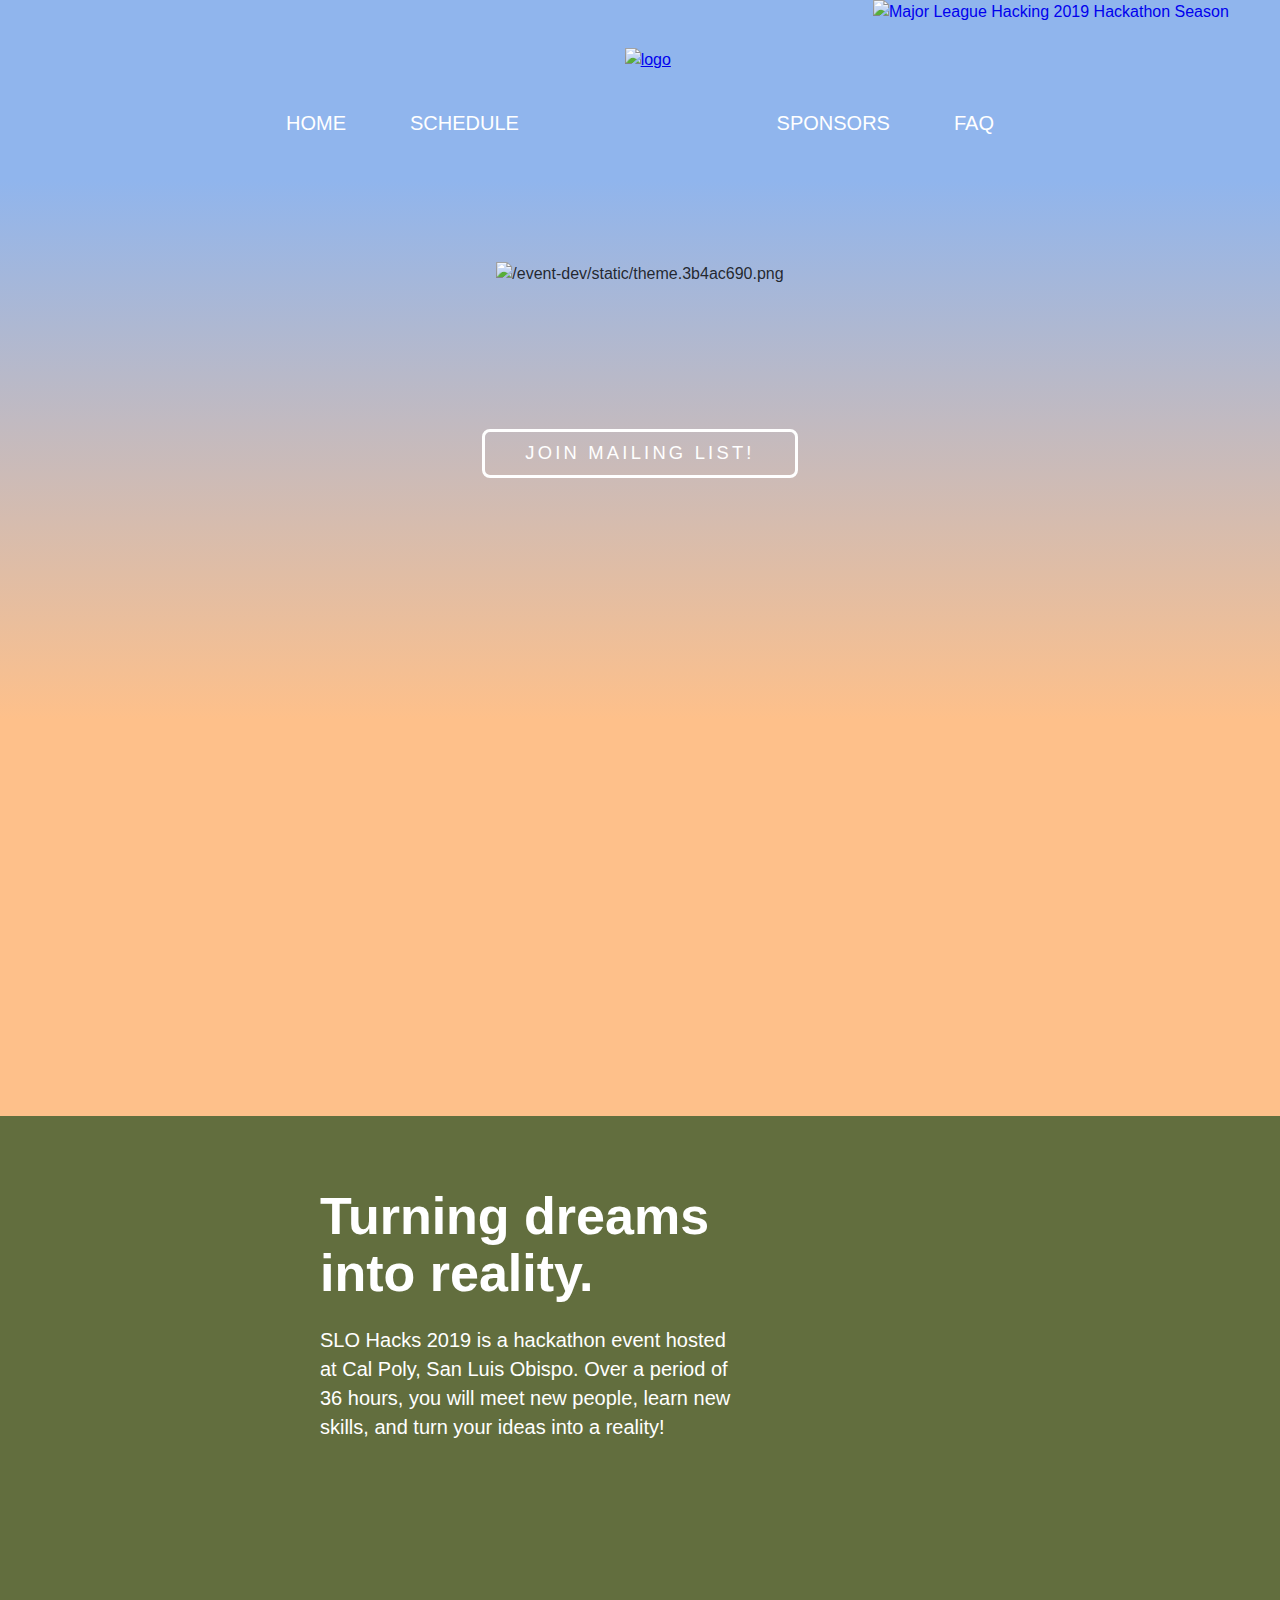
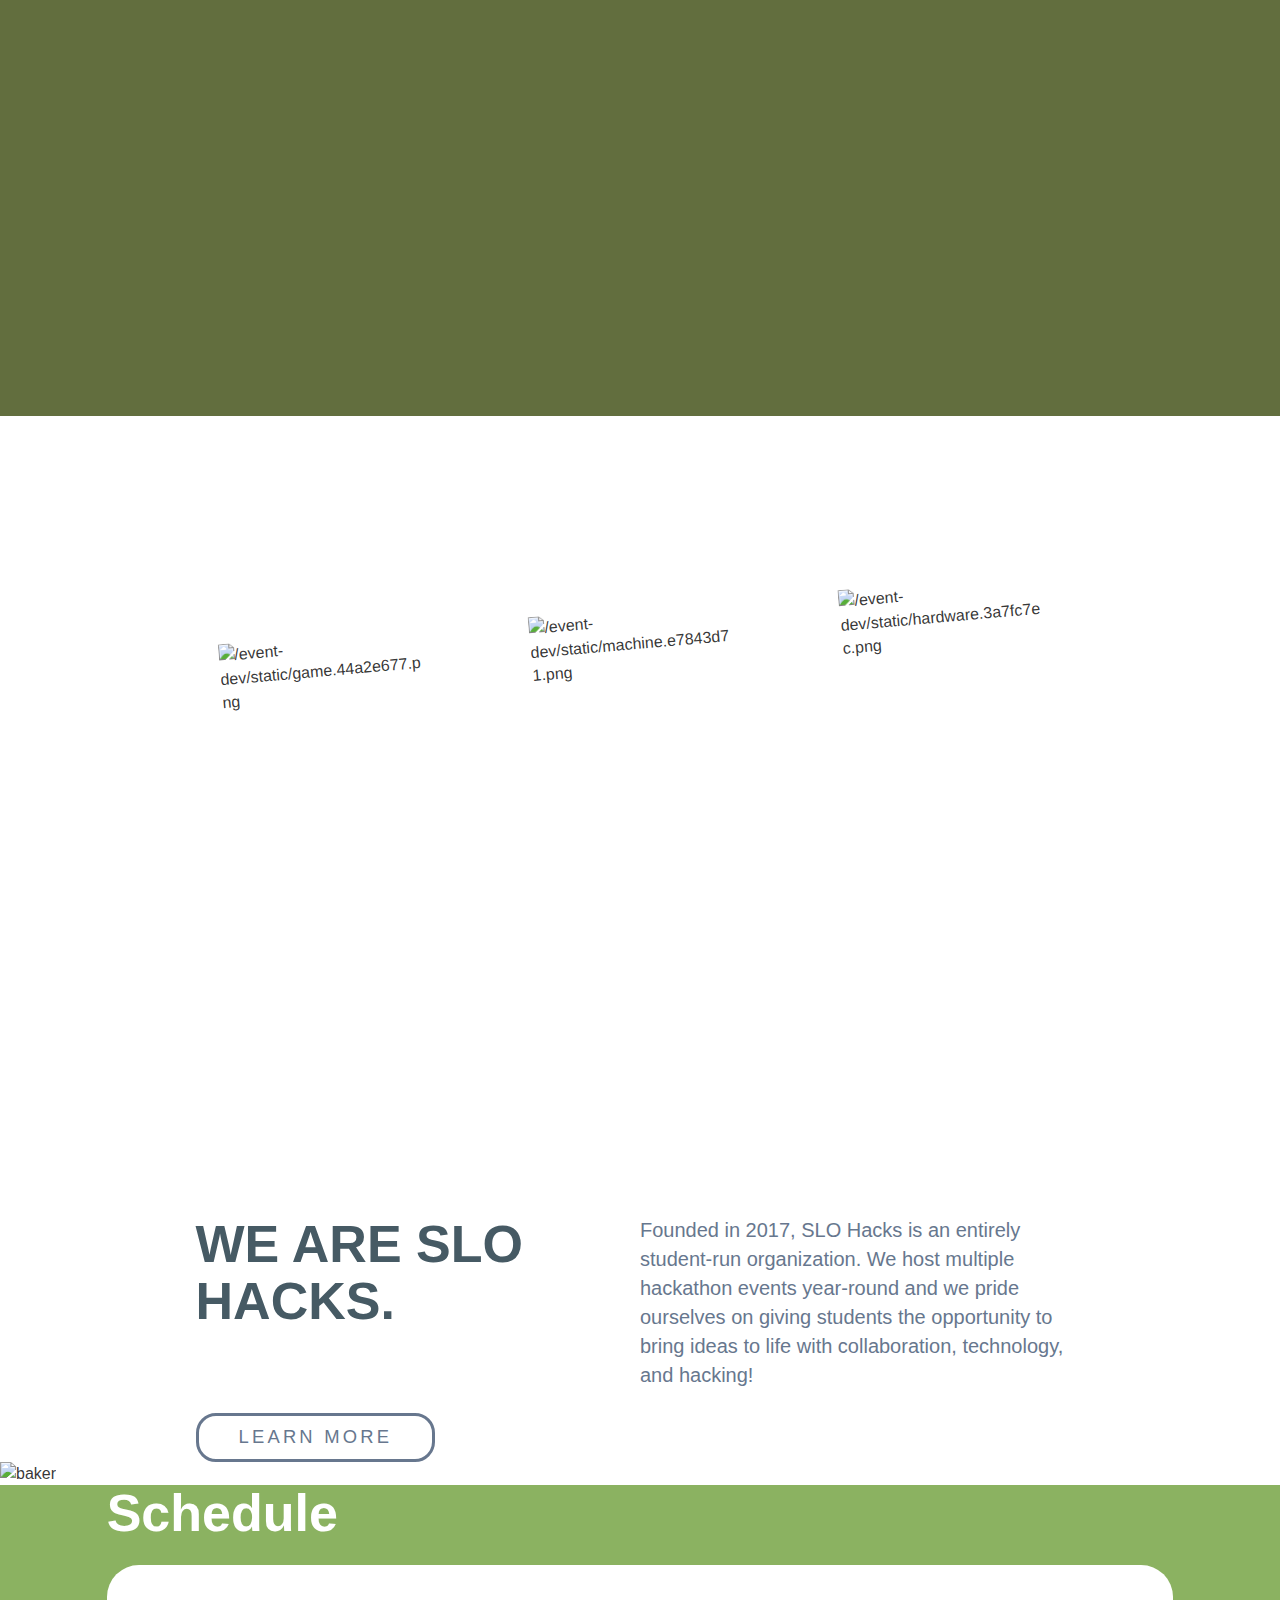
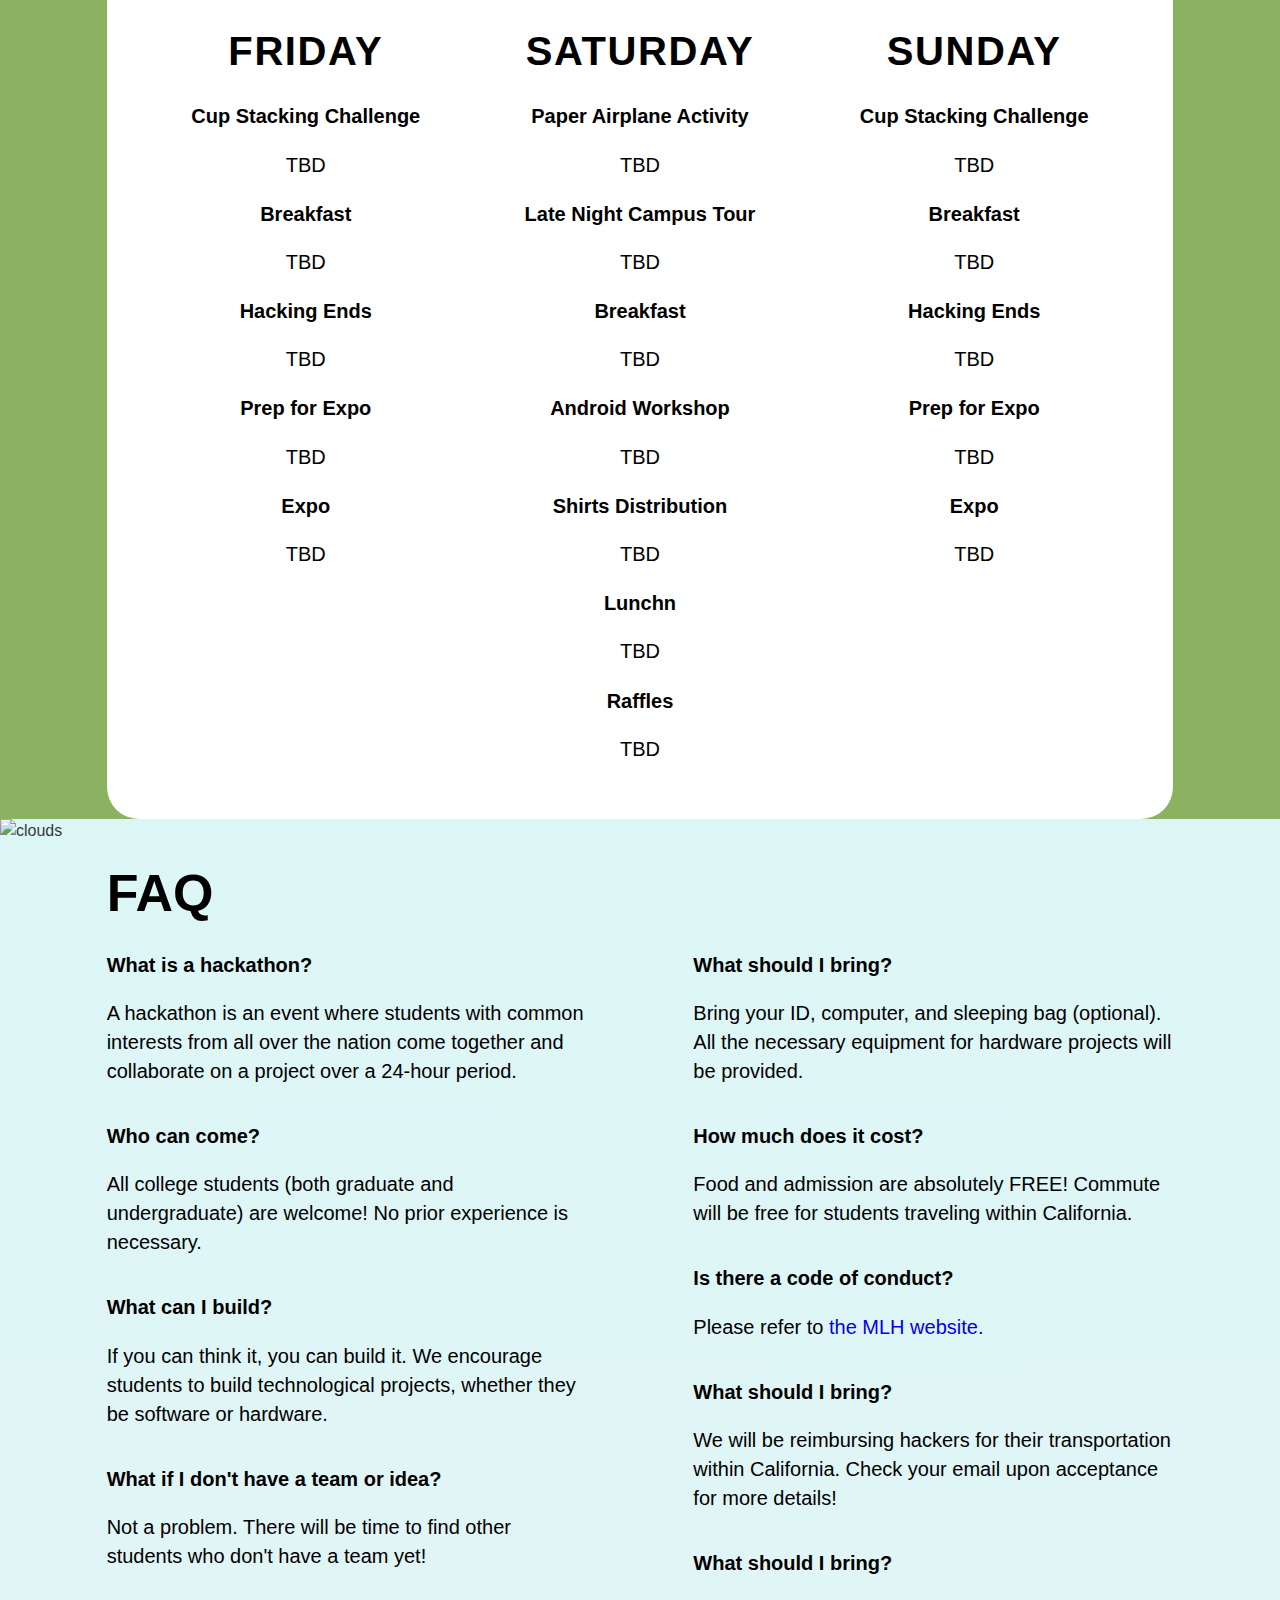
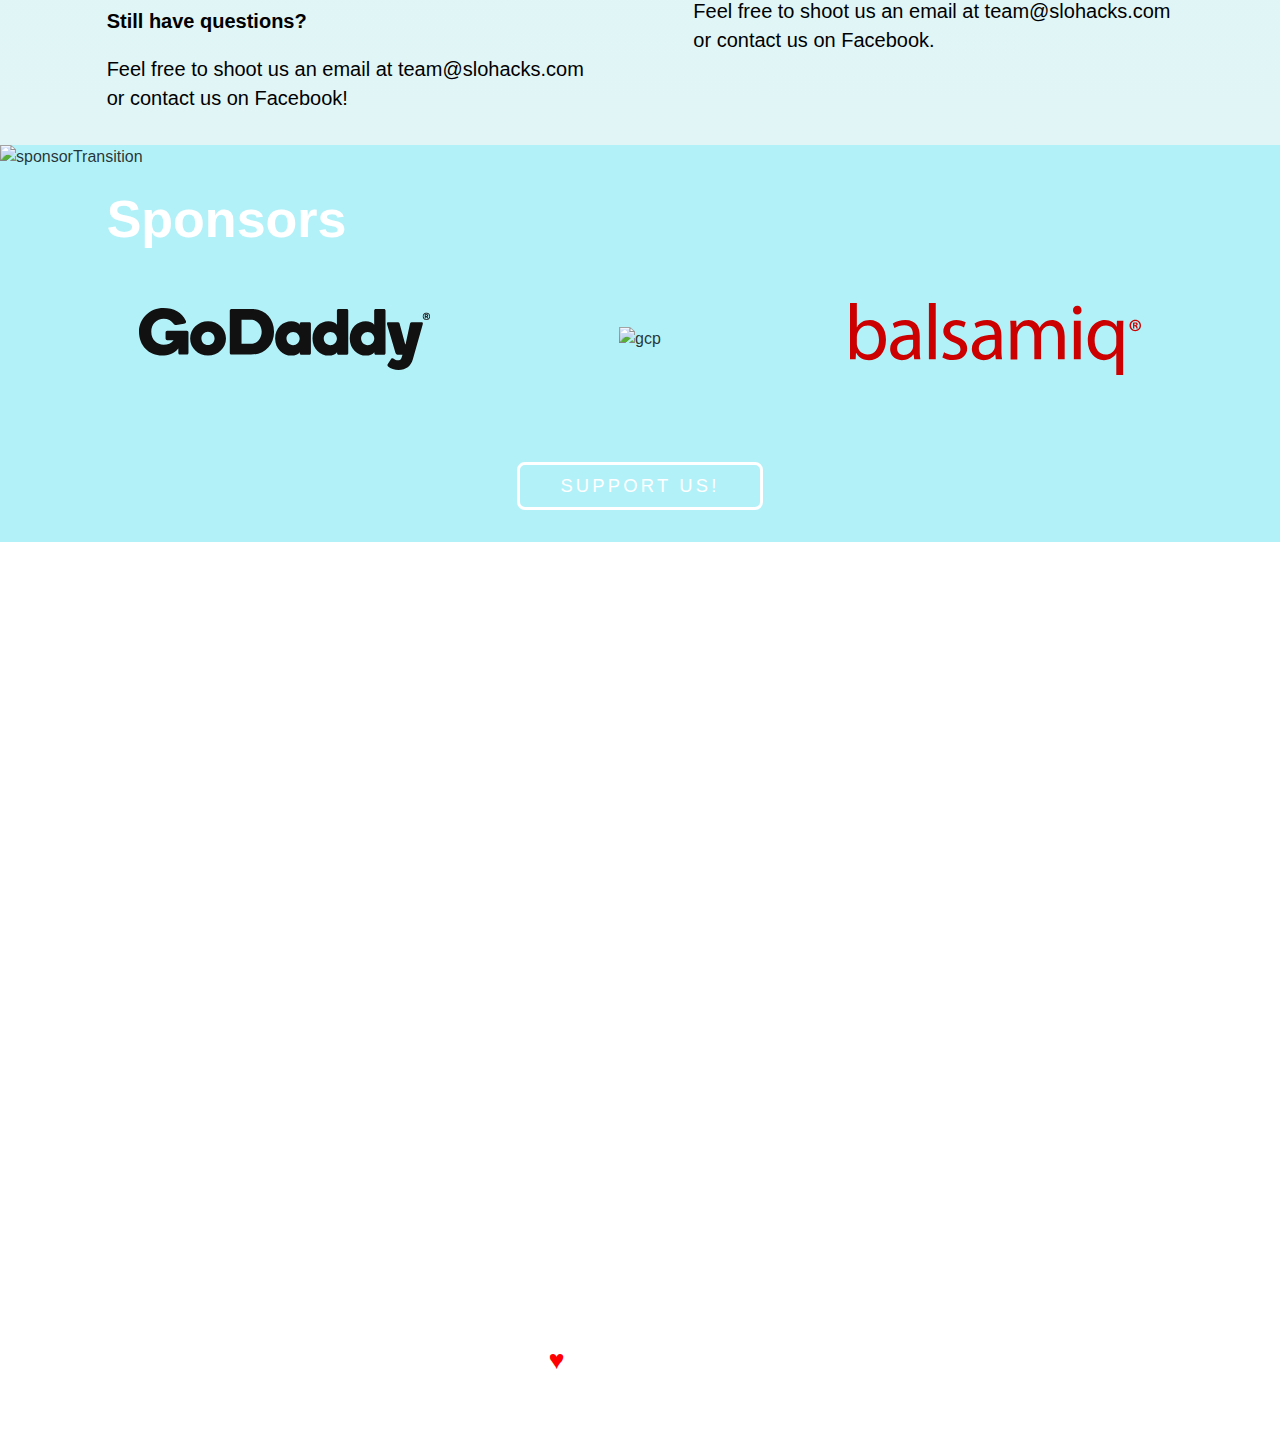
==== index.html @ 73b08391 "Updates" ====
<!DOCTYPE html><html><head><meta charSet="utf-8"/><meta http-equiv="x-ua-compatible" content="ie=edge"/><meta name="viewport" content="width=device-width, initial-scale=1, shrink-to-fit=no"/><link rel="preload" href="/event-dev/component---src-layouts-index-jsx-b72fbde27e36da0aee24.js" as="script"/><link rel="preload" href="/event-dev/component---src-pages-index-jsx-6fb3354c3d78d4c5a994.js" as="script"/><link rel="preload" href="/event-dev/path---index-a0e39f21c11f6a62c5ab.js" as="script"/><link rel="preload" href="/event-dev/app-0e405e600616283369bf.js" as="script"/><link rel="preload" href="/event-dev/commons-17278949ed19a0a97c86.js" as="script"/><style id="typography.js">html{font-family:sans-serif;-ms-text-size-adjust:100%;-webkit-text-size-adjust:100%}body{margin:0}article,aside,details,figcaption,figure,footer,header,main,menu,nav,section,summary{display:block}audio,canvas,progress,video{display:inline-block}audio:not([controls]){display:none;height:0}progress{vertical-align:baseline}[hidden],template{display:none}a{background-color:transparent;-webkit-text-decoration-skip:objects}a:active,a:hover{outline-width:0}abbr[title]{border-bottom:none;text-decoration:underline;text-decoration:underline dotted}b,strong{font-weight:inherit;font-weight:bolder}dfn{font-style:italic}h1{font-size:2em;margin:.67em 0}mark{background-color:#ff0;color:#000}small{font-size:80%}sub,sup{font-size:75%;line-height:0;position:relative;vertical-align:baseline}sub{bottom:-.25em}sup{top:-.5em}img{border-style:none}svg:not(:root){overflow:hidden}code,kbd,pre,samp{font-family:monospace,monospace;font-size:1em}figure{margin:1em 40px}hr{box-sizing:content-box;height:0;overflow:visible}button,input,optgroup,select,textarea{font:inherit;margin:0}optgroup{font-weight:700}button,input{overflow:visible}button,select{text-transform:none}[type=reset],[type=submit],button,html [type=button]{-webkit-appearance:button}[type=button]::-moz-focus-inner,[type=reset]::-moz-focus-inner,[type=submit]::-moz-focus-inner,button::-moz-focus-inner{border-style:none;padding:0}[type=button]:-moz-focusring,[type=reset]:-moz-focusring,[type=submit]:-moz-focusring,button:-moz-focusring{outline:1px dotted ButtonText}fieldset{border:1px solid silver;margin:0 2px;padding:.35em .625em .75em}legend{box-sizing:border-box;color:inherit;display:table;max-width:100%;padding:0;white-space:normal}textarea{overflow:auto}[type=checkbox],[type=radio]{box-sizing:border-box;padding:0}[type=number]::-webkit-inner-spin-button,[type=number]::-webkit-outer-spin-button{height:auto}[type=search]{-webkit-appearance:textfield;outline-offset:-2px}[type=search]::-webkit-search-cancel-button,[type=search]::-webkit-search-decoration{-webkit-appearance:none}::-webkit-input-placeholder{color:inherit;opacity:.54}::-webkit-file-upload-button{-webkit-appearance:button;font:inherit}html{font:100%/1.45 'Brandon Grotesque','Helvetica Neue','Helvetica',sans-serif;box-sizing:border-box;overflow-y:scroll;}*{box-sizing:inherit;}*:before{box-sizing:inherit;}*:after{box-sizing:inherit;}body{color:hsla(0,0%,0%,0.8);font-family:'Brandon Grotesque','Helvetica Neue','Helvetica',sans-serif;font-weight:normal;word-wrap:break-word;font-kerning:normal;-moz-font-feature-settings:"kern", "liga", "clig", "calt";-ms-font-feature-settings:"kern", "liga", "clig", "calt";-webkit-font-feature-settings:"kern", "liga", "clig", "calt";font-feature-settings:"kern", "liga", "clig", "calt";}img{max-width:100%;margin-left:0;margin-right:0;margin-top:0;padding-bottom:0;padding-left:0;padding-right:0;padding-top:0;margin-bottom:1.45rem;}h1{margin-left:0;margin-right:0;margin-top:0;padding-bottom:0;padding-left:0;padding-right:0;padding-top:0;margin-bottom:1.45rem;color:#465A64;font-family:'Brandon Grotesque','Helvetica Neue','Helvetica',sans-serif;font-weight:bold;text-rendering:optimizeLegibility;font-size:2rem;line-height:1.1;}h2{margin-left:0;margin-right:0;margin-top:0;padding-bottom:0;padding-left:0;padding-right:0;padding-top:0;margin-bottom:1.45rem;color:#465A64;font-family:'Brandon Grotesque','Helvetica Neue','Helvetica',sans-serif;font-weight:bold;text-rendering:optimizeLegibility;font-size:1.51572rem;line-height:1.1;}h3{margin-left:0;margin-right:0;margin-top:0;padding-bottom:0;padding-left:0;padding-right:0;padding-top:0;margin-bottom:1.45rem;color:#465A64;font-family:'Brandon Grotesque','Helvetica Neue','Helvetica',sans-serif;font-weight:bold;text-rendering:optimizeLegibility;font-size:1.31951rem;line-height:1.1;}h4{margin-left:0;margin-right:0;margin-top:0;padding-bottom:0;padding-left:0;padding-right:0;padding-top:0;margin-bottom:1.45rem;color:#465A64;font-family:'Brandon Grotesque','Helvetica Neue','Helvetica',sans-serif;font-weight:bold;text-rendering:optimizeLegibility;font-size:1rem;line-height:1.1;}h5{margin-left:0;margin-right:0;margin-top:0;padding-bottom:0;padding-left:0;padding-right:0;padding-top:0;margin-bottom:1.45rem;color:#465A64;font-family:'Brandon Grotesque','Helvetica Neue','Helvetica',sans-serif;font-weight:bold;text-rendering:optimizeLegibility;font-size:0.87055rem;line-height:1.1;}h6{margin-left:0;margin-right:0;margin-top:0;padding-bottom:0;padding-left:0;padding-right:0;padding-top:0;margin-bottom:1.45rem;color:#465A64;font-family:'Brandon Grotesque','Helvetica Neue','Helvetica',sans-serif;font-weight:bold;text-rendering:optimizeLegibility;font-size:0.81225rem;line-height:1.1;}hgroup{margin-left:0;margin-right:0;margin-top:0;padding-bottom:0;padding-left:0;padding-right:0;padding-top:0;margin-bottom:1.45rem;}ul{margin-left:1.45rem;margin-right:0;margin-top:0;padding-bottom:0;padding-left:0;padding-right:0;padding-top:0;margin-bottom:1.45rem;list-style-position:outside;list-style-image:none;}ol{margin-left:1.45rem;margin-right:0;margin-top:0;padding-bottom:0;padding-left:0;padding-right:0;padding-top:0;margin-bottom:1.45rem;list-style-position:outside;list-style-image:none;}dl{margin-left:0;margin-right:0;margin-top:0;padding-bottom:0;padding-left:0;padding-right:0;padding-top:0;margin-bottom:1.45rem;}dd{margin-left:0;margin-right:0;margin-top:0;padding-bottom:0;padding-left:0;padding-right:0;padding-top:0;margin-bottom:1.45rem;}p{margin-left:0;margin-right:0;margin-top:0;padding-bottom:0;padding-left:0;padding-right:0;padding-top:0;margin-bottom:1.45rem;}figure{margin-left:0;margin-right:0;margin-top:0;padding-bottom:0;padding-left:0;padding-right:0;padding-top:0;margin-bottom:1.45rem;}pre{margin-left:0;margin-right:0;margin-top:0;padding-bottom:0;padding-left:0;padding-right:0;padding-top:0;margin-bottom:1.45rem;font-size:0.85rem;line-height:1.45rem;}table{margin-left:0;margin-right:0;margin-top:0;padding-bottom:0;padding-left:0;padding-right:0;padding-top:0;margin-bottom:1.45rem;font-size:1rem;line-height:1.45rem;border-collapse:collapse;width:100%;}fieldset{margin-left:0;margin-right:0;margin-top:0;padding-bottom:0;padding-left:0;padding-right:0;padding-top:0;margin-bottom:1.45rem;}blockquote{margin-left:1.45rem;margin-right:1.45rem;margin-top:0;padding-bottom:0;padding-left:0;padding-right:0;padding-top:0;margin-bottom:1.45rem;}form{margin-left:0;margin-right:0;margin-top:0;padding-bottom:0;padding-left:0;padding-right:0;padding-top:0;margin-bottom:1.45rem;}noscript{margin-left:0;margin-right:0;margin-top:0;padding-bottom:0;padding-left:0;padding-right:0;padding-top:0;margin-bottom:1.45rem;}iframe{margin-left:0;margin-right:0;margin-top:0;padding-bottom:0;padding-left:0;padding-right:0;padding-top:0;margin-bottom:1.45rem;}hr{margin-left:0;margin-right:0;margin-top:0;padding-bottom:0;padding-left:0;padding-right:0;padding-top:0;margin-bottom:calc(1.45rem - 1px);background:hsla(0,0%,0%,0.2);border:none;height:1px;}address{margin-left:0;margin-right:0;margin-top:0;padding-bottom:0;padding-left:0;padding-right:0;padding-top:0;margin-bottom:1.45rem;}b{font-weight:bold;}strong{font-weight:bold;}dt{font-weight:bold;}th{font-weight:bold;}li{margin-bottom:calc(1.45rem / 2);}ol li{padding-left:0;}ul li{padding-left:0;}li > ol{margin-left:1.45rem;margin-bottom:calc(1.45rem / 2);margin-top:calc(1.45rem / 2);}li > ul{margin-left:1.45rem;margin-bottom:calc(1.45rem / 2);margin-top:calc(1.45rem / 2);}blockquote *:last-child{margin-bottom:0;}li *:last-child{margin-bottom:0;}p *:last-child{margin-bottom:0;}li > p{margin-bottom:calc(1.45rem / 2);}code{font-size:0.85rem;line-height:1.45rem;}kbd{font-size:0.85rem;line-height:1.45rem;}samp{font-size:0.85rem;line-height:1.45rem;}abbr{border-bottom:1px dotted hsla(0,0%,0%,0.5);cursor:help;}acronym{border-bottom:1px dotted hsla(0,0%,0%,0.5);cursor:help;}abbr[title]{border-bottom:1px dotted hsla(0,0%,0%,0.5);cursor:help;text-decoration:none;}thead{text-align:left;}td,th{text-align:left;border-bottom:1px solid hsla(0,0%,0%,0.12);font-feature-settings:"tnum";-moz-font-feature-settings:"tnum";-ms-font-feature-settings:"tnum";-webkit-font-feature-settings:"tnum";padding-left:0.96667rem;padding-right:0.96667rem;padding-top:0.725rem;padding-bottom:calc(0.725rem - 1px);}th:first-child,td:first-child{padding-left:0;}th:last-child,td:last-child{padding-right:0;}</style><title data-react-helmet="true">SLO Hacks</title><meta data-react-helmet="true" name="description" content="SLO Hacks"/><meta data-react-helmet="true" name="keywords" content="san luis obispo, cal poly, hackathon, coding, software, competition"/><meta data-react-helmet="true" name="theme-color" content="#FFFFFF"/><style id="gatsby-inlined-css">@font-face{font-family:\../assets/fonts/UGO COLOR;src:url(/event-dev/static/UGO-COLOR.40f204da.eot);src:url(/event-dev/static/UGO-COLOR.40f204da.eot?#iefix) format("embedded-opentype"),url(/event-dev/static/UGO-COLOR.e59ee098.woff) format("woff"),url(/event-dev/static/UGO-COLOR.8373f332.ttf) format("truetype");font-weight:400;font-style:normal}@font-face{font-family:Brandon Grotesque;src:url(/event-dev/static/BrandonGrotesque-Medium.a24bfe8e.eot);src:url(/event-dev/static/BrandonGrotesque-Medium.a24bfe8e.eot?#iefix) format("embedded-opentype"),url(/event-dev/static/BrandonGrotesque-Medium.920c11f3.woff) format("woff"),url(/event-dev/static/BrandonGrotesque-Medium.ef4fddb0.ttf) format("truetype");font-weight:500;font-style:normal}@font-face{font-family:Brandon Grotesque;src:url(/event-dev/static/BrandonGrotesque-Black.3114b5b0.eot);src:url(/event-dev/static/BrandonGrotesque-Black.3114b5b0.eot?#iefix) format("embedded-opentype"),url(/event-dev/static/BrandonGrotesque-Black.33bc2fdf.woff) format("woff"),url(/event-dev/static/BrandonGrotesque-Black.3bebd53c.ttf) format("truetype");font-weight:900;font-style:normal}@font-face{font-family:Brandon Grotesque;src:url(/event-dev/static/BrandonGrotesque-Bold.25ca70ac.eot);src:url(/event-dev/static/BrandonGrotesque-Bold.25ca70ac.eot?#iefix) format("embedded-opentype"),url(/event-dev/static/BrandonGrotesque-Bold.1ad8d40b.woff) format("woff"),url(/event-dev/static/BrandonGrotesque-Bold.0b59275f.ttf) format("truetype");font-weight:700;font-style:normal}@font-face{font-family:Brandon Grotesque;src:url(/event-dev/static/BrandonGrotesque-RegularItalic.9ed4f864.eot);src:url(/event-dev/static/BrandonGrotesque-RegularItalic.9ed4f864.eot?#iefix) format("embedded-opentype"),url(/event-dev/static/BrandonGrotesque-RegularItalic.10cc8d87.woff) format("woff"),url(/event-dev/static/BrandonGrotesque-RegularItalic.ba6abfdd.ttf) format("truetype");font-weight:400;font-style:italic}@font-face{font-family:Brandon Grotesque;src:url(/event-dev/static/BrandonGrotesque-MediumItalic.e5a84753.eot);src:url(/event-dev/static/BrandonGrotesque-MediumItalic.e5a84753.eot?#iefix) format("embedded-opentype"),url(/event-dev/static/BrandonGrotesque-MediumItalic.0eff8582.woff) format("woff"),url(/event-dev/static/BrandonGrotesque-MediumItalic.32fdf003.ttf) format("truetype");font-weight:500;font-style:italic}@font-face{font-family:Brandon Grotesque;src:url(/event-dev/static/BrandonGrotesque-LightItalic.d799d398.eot);src:url(/event-dev/static/BrandonGrotesque-LightItalic.d799d398.eot?#iefix) format("embedded-opentype"),url(/event-dev/static/BrandonGrotesque-LightItalic.c74c045f.woff) format("woff"),url(/event-dev/static/BrandonGrotesque-LightItalic.48365373.ttf) format("truetype");font-weight:300;font-style:italic}@font-face{font-family:Brandon Grotesque;src:url(/event-dev/static/BrandonGrotesque-ThinItalic.2e45beaa.eot);src:url(/event-dev/static/BrandonGrotesque-ThinItalic.2e45beaa.eot?#iefix) format("embedded-opentype"),url(/event-dev/static/BrandonGrotesque-ThinItalic.a71f8742.woff) format("woff"),url(/event-dev/static/BrandonGrotesque-ThinItalic.eb2d3e41.ttf) format("truetype");font-weight:100;font-style:italic}@font-face{font-family:Brandon Grotesque;src:url(/event-dev/static/BrandonGrotesque-BoldItalic.cb56c624.eot);src:url(/event-dev/static/BrandonGrotesque-BoldItalic.cb56c624.eot?#iefix) format("embedded-opentype"),url(/event-dev/static/BrandonGrotesque-BoldItalic.59d9de4a.woff) format("woff"),url(/event-dev/static/BrandonGrotesque-BoldItalic.e66c2ccf.ttf) format("truetype");font-weight:700;font-style:italic}@font-face{font-family:Brandon Grotesque;src:url(/event-dev/static/BrandonGrotesque-Regular.065b98c6.eot);src:url(/event-dev/static/BrandonGrotesque-Regular.065b98c6.eot?#iefix) format("embedded-opentype"),url(/event-dev/static/BrandonGrotesque-Regular.013a89eb.woff) format("woff"),url(/event-dev/static/BrandonGrotesque-Regular.aba7d125.ttf) format("truetype");font-weight:400;font-style:normal}@font-face{font-family:Brandon Grotesque;src:url(/event-dev/static/BrandonGrotesque-BlackItalic.f72917be.eot);src:url(/event-dev/static/BrandonGrotesque-BlackItalic.f72917be.eot?#iefix) format("embedded-opentype"),url(/event-dev/static/BrandonGrotesque-BlackItalic.fa9f6ac0.woff) format("woff"),url(/event-dev/static/BrandonGrotesque-BlackItalic.acf34045.ttf) format("truetype");font-weight:900;font-style:italic}@font-face{font-family:Brandon Grotesque;src:url(/event-dev/static/BrandonGrotesque-Thin.71ddba22.eot);src:url(/event-dev/static/BrandonGrotesque-Thin.71ddba22.eot?#iefix) format("embedded-opentype"),url(/event-dev/static/BrandonGrotesque-Thin.2de6b3e4.woff) format("woff"),url(/event-dev/static/BrandonGrotesque-Thin.db853969.ttf) format("truetype");font-weight:100;font-style:normal}@font-face{font-family:Brandon Grotesque;src:url(/event-dev/static/BrandonGrotesque-Light.9e65c2c4.eot);src:url(/event-dev/static/BrandonGrotesque-Light.9e65c2c4.eot?#iefix) format("embedded-opentype"),url(/event-dev/static/BrandonGrotesque-Light.152bdc29.woff) format("woff"),url(/event-dev/static/BrandonGrotesque-Light.e4fcb109.ttf) format("truetype");font-weight:300;font-style:normal}.src-components----Hero-module---hero---388-5{grid-area:hero;background-image:url(/event-dev/static/hills.3cdcf8b5.png),linear-gradient(#90b5ed 20vh,#fec08a 80vh);background-size:100% auto;background-repeat:no-repeat;background-position:bottom;height:100vh;position:relative}@media screen and (min-width:992px){.src-components----Hero-module---hero---388-5{height:124vh}}.src-components----Hero-module---heroContainer---3iX3Z{display:-ms-grid;display:grid;-ms-grid-columns:1fr 10fr 1fr;grid-template-columns:1fr 10fr 1fr;grid-template-areas:". heroNav ." ". heroContent ." ". heroButton ."}.src-components----Hero-module---heroNav---3lUtN{padding-top:3rem;display:-ms-grid;display:grid;grid-template-areas:". navLogo .";grid-area:heroNav}@media screen and (min-width:992px){.src-components----Hero-module---heroNav---3lUtN{grid-template-areas:"navLeft navLogo navRight"}.src-components----Hero-module---heroNav---3lUtN .src-components----Hero-module---navLeft---35UxK,.src-components----Hero-module---heroNav---3lUtN .src-components----Hero-module---navRight---1ikox{display:-ms-flexbox;display:flex}}.src-components----Hero-module---navLeft---35UxK{display:none;-ms-flex-direction:row;flex-direction:row;grid-area:navLeft;-ms-flex-align:center;align-items:center;-ms-flex-pack:end;justify-content:flex-end}.src-components----Hero-module---navRight---1ikox{display:none;-ms-flex-direction:row;flex-direction:row;grid-area:navRight;-ms-flex-align:center;align-items:center}.src-components----Hero-module---heroLink---1Cnlk{text-decoration:none;text-transform:uppercase;font-family:Brandon Grotesque,sans-serif;font-size:1.25rem;color:#fff;padding:2rem}.src-components----Hero-module---heroLogo---1S1hA{grid-area:navLogo;display:-ms-flexbox;display:flex;-ms-flex-pack:center;justify-content:center}.src-components----Hero-module---heroLogo---1S1hA img{display:block;width:auto;max-width:none;height:8rem}.src-components----Hero-module---heroContent---2GPOp{grid-area:heroContent;display:-ms-flexbox;display:flex;margin-top:7vh;-ms-flex-align:center;align-items:center;-ms-flex-direction:column;flex-direction:column}.src-components----Hero-module---heroTheme---3sTtT{display:-ms-flexbox;display:flex;-ms-flex-pack:center;justify-content:center}.src-components----Hero-module---heroTheme---3sTtT img{display:block;width:auto;max-width:none;height:9rem}.src-components----Hero-module---heroButtonContainer---3dpP4{grid-area:heroButton;display:-ms-flexbox;display:flex;-ms-flex-pack:center;justify-content:center}.src-components----Hero-module---heroButton---3-Jo1{font-size:1.15rem;background:transparent;display:inline-block;text-align:center;vertical-align:middle;padding:.5rem 2.5rem;font-weight:500;border-radius:.5rem;text-transform:uppercase;letter-spacing:.2rem;cursor:pointer;color:#fff;border:3px solid #fff;transition:.25s ease-in-out}.src-components----Hero-module---heroButton---3-Jo1:hover{background:#fff;color:#000}.src-components----Hero-module---banner---1Mo8Y img{position:absolute;width:auto;height:15vh;margin-right:5vw;top:0;right:0}@media screen and (min-width:992px){.src-components----Hero-module---banner---1Mo8Y img{height:30vh;margin-right:4vw}}.src-components----About-module---about---pMLcS{grid-area:about;background-color:#626e3e;height:100%}.src-components----About-module---aboutContainer---216cn{margin-top:0;background-image:url(/event-dev/static/trees.459b885d.png);background-size:auto 100%;background-repeat:none;background-position:top;height:100vh;display:-ms-grid;display:grid;-ms-grid-columns:2fr 5fr 2fr;grid-template-columns:2fr 5fr 2fr;grid-template-areas:". aboutContent ."}@media screen and (min-width:992px){.src-components----About-module---aboutContainer---216cn{background-position-x:10%;background-size:100% auto;-ms-grid-columns:3fr 4fr 5fr;grid-template-columns:3fr 4fr 5fr}}.src-components----About-module---aboutContent---36P0Y{grid-area:aboutContent;padding-top:8vh}.src-components----About-module---aboutContent---36P0Y h1{color:#fff}.src-components----About-module---aboutContent---36P0Y p{color:#fff;font-size:1.25rem}.src-components----About-module---aboutHeader---38-aY{grid-area:aboutHeader;height:auto;font-size:3.25rem}.src-components----Tracks-module---tracks---RRfF0{display:-ms-grid;display:grid;grid-area:tracks;-ms-grid-columns:1fr 10fr 1fr;grid-template-columns:1fr 10fr 1fr;grid-row-gap:2rem;grid-template-areas:". trackHeader ." ". track .";background-image:url(/event-dev/static/tracksBlur.089149bc.png);background-position-x:20%;background-size:cover;padding:2em 0}.src-components----Tracks-module---track---1sW9p{grid-area:track;display:-ms-flexbox;display:flex;-ms-flex-direction:column;flex-direction:column}.src-components----Tracks-module---trackHeader---1jHxA{color:#fff;font-size:3.25rem;grid-area:trackHeader}.src-components----Tracks-module---trackContainer---1ce7n{padding:1rem}.src-components----Tracks-module---trackContainer---1ce7n p{font-size:1.25rem}.src-components----Tracks-module---track---1sW9p h2:first-of-type{margin-bottom:0}.src-components----Tracks-module---trackImageContainer---1TzQm{text-align:center}.src-components----Tracks-module---image---hAvV0{width:40%;padding:1rem}@media screen and (min-width:992px){.src-components----Tracks-module---tracks---RRfF0{background-image:url(/event-dev/static/tracks.bae0e662.png);background-size:contain;-ms-transform:rotate(-10deg);transform:rotate(-5deg);padding:3rem 0}.src-components----Tracks-module---track---1sW9p{-ms-flex-direction:row;flex-direction:row;-ms-flex-pack:justify;justify-content:space-between}.src-components----Tracks-module---trackContainer---1ce7n{width:30%}.src-components----Tracks-module---trackImageContainer---1TzQm{text-align:left}}.src-components----History-module---history---Bn49B{margin-top:9rem;grid-area:history}.src-components----History-module---historyContainer---3XyVH{display:-ms-grid;display:grid;-ms-grid-columns:1fr 10fr 1fr;grid-template-columns:1fr 10fr 1fr;grid-template-areas:". historyHeader ." ". historyText ." ". historyButton ."}.src-components----History-module---historyHeader---2OdTF{grid-area:historyHeader}.src-components----History-module---historyHeader---2OdTF h1{font-size:3.25rem;text-transform:uppercase}.src-components----History-module---historyText---2jWN3{grid-area:historyText;text-align:left}.src-components----History-module---historyText---2jWN3 p{font-size:1.25rem;color:#67778e}.src-components----History-module---historyButtonContainer---36njD{grid-area:historyButton}.src-components----History-module---historyButton---3_tYI{font-size:1.15rem;color:#67778e;border:3px solid #67778e;background:transparent;display:inline-block;text-align:center;vertical-align:middle;padding:.5rem 2.5rem;font-weight:500;border-radius:1.25rem;text-transform:uppercase;letter-spacing:.2rem;cursor:pointer;transition:.25s ease-in-out}.src-components----History-module---historyButton---3_tYI:hover{background-color:#67778e;color:#fff}@media screen and (min-width:992px){.src-components----History-module---historyContainer---3XyVH{display:-ms-grid;display:grid;-ms-grid-columns:1fr 5fr 5fr 1fr;grid-template-columns:1fr 5fr 5fr 1fr;grid-template-areas:". historyHeader historyText ." ". historyButton . ."}}.src-components----Baker-module---baker---3uK1O{display:-ms-flexbox;display:flex;grid-area:baker}.src-components----Baker-module---baker_image---2UGlI{height:auto;-ms-flex-item-align:center;-ms-grid-row-align:center;align-self:center;margin-bottom:0}.src-components----Schedule-module---schedule---3LZPQ{display:-ms-grid;display:grid;-ms-grid-columns:1fr 10fr 1fr;grid-template-columns:1fr 10fr 1fr;grid-template-areas:". scheduleHeader ." ". scheduleWrapper ." "bottomGrass bottomGrass bottomGrass";grid-area:schedule;background-color:#8bb261}.src-components----Schedule-module---scheduleWrapper---2ulcX{display:-ms-grid;display:grid;-ms-grid-columns:1fr 10fr 1fr;grid-template-columns:1fr 10fr 1fr;grid-template-areas:". friday ." ". saturday ." ". sunday .";grid-area:scheduleWrapper;background-color:#fff;border-radius:2rem}.src-components----Schedule-module---saturday---MqW8f{grid-area:saturday}.src-components----Schedule-module---friday---3BWx_{grid-area:friday}.src-components----Schedule-module---sunday---3rDK4{grid-area:sunday}.src-components----Schedule-module---dayHeader---1XJkB{font-size:2.5rem;font-weight:700;color:#000;letter-spacing:.1rem;text-transform:uppercase;margin-bottom:0;text-align:center;padding:2rem}.src-components----Schedule-module---bottomGrass_image---3qdlN{grid-area:bottomGrass}.src-components----Schedule-module---scheduleHeader---i4UzZ{font-size:3.25rem;color:#fff;grid-area:scheduleHeader}@media screen and (min-width:992px){.src-components----Schedule-module---scheduleWrapper---2ulcX{grid-row-gap:2rem;-ms-grid-columns:4fr 4fr 4fr;grid-template-columns:4fr 4fr 4fr;grid-template-areas:"friday saturday sunday";padding:2rem;text-align:center}}.src-components----FAQ-module---faq---m2j0G{display:-ms-grid;display:grid;-ms-grid-columns:1fr 10fr 1fr;grid-template-columns:1fr 10fr 1fr;grid-template-areas:"clouds clouds clouds" ". faqHeader ." ". faqWrapper .";grid-area:faq;background:linear-gradient(0deg,#e1f5f6,#dcf6f6)}.src-components----FAQ-module---faqWrapper---2kOJr{display:-ms-flexbox;display:flex;-ms-flex-direction:column;flex-direction:column;grid-area:faqWrapper}.src-components----FAQ-module---faqHeader---lWhyR{grid-area:faqHeader;color:#000;font-size:3.25rem}.src-components----FAQ-module---question---aPMtP{padding:.5rem 0}.src-components----FAQ-module---question---aPMtP a{text-decoration:none}.src-components----FAQ-module---cloud_image---13buG{grid-area:clouds}@media screen and (min-width:992px){.src-components----FAQ-module---faqSection---2_GyA{width:45%}.src-components----FAQ-module---faqWrapper---2kOJr{-ms-flex-direction:row;flex-direction:row;-ms-flex-pack:justify;justify-content:space-between}}.src-components----SponsorLogos-module---sponsorLogos---1lcUF{display:-ms-grid;display:grid;-ms-grid-columns:1fr;grid-template-columns:1fr}.src-components----SponsorLogos-module---silver---2SkU5{display:-ms-flexbox;display:flex;padding:2rem;-ms-flex-item-align:center;align-self:center;justify-self:center}@media screen and (min-width:992px){.src-components----SponsorLogos-module---sponsorLogos---1lcUF{-ms-grid-columns:1fr 1fr 1fr;grid-template-columns:1fr 1fr 1fr}}.src-components----Sponsor-module---sponsor---D1vnr{display:-ms-grid;display:grid;grid-area:sponsor;-ms-grid-columns:1fr 10fr 1fr;grid-template-columns:1fr 10fr 1fr;grid-template-areas:"sponsorTransition sponsorTransition sponsorTransition" ". sponsorHeader ." ". sponsorContainer ." ". sponsorButton .";background:linear-gradient(#b3f1f9 80vh,#7dd8f4)}.src-components----Sponsor-module---sponsorHeader---2XBo_{grid-area:sponsorHeader;font-size:3.25rem;color:#fff}.src-components----Sponsor-module---sponsorButtonWrapper---TZdR_{margin:0 auto;padding:2em}.src-components----Sponsor-module---sponsorButton---2_PQB{font-size:1.15rem;background:transparent;display:inline-block;text-align:center;vertical-align:middle;padding:.5rem 2.5rem;font-weight:500;border-radius:.5rem;text-transform:uppercase;letter-spacing:.2rem;cursor:pointer;color:#fff;border:3px solid #fff;transition:.25s ease-in-out}.src-components----Sponsor-module---sponsorButton---2_PQB:hover{background:#fff;color:#000}.src-components----Sponsor-module---sponsorContainer---1Bjqp{grid-area:sponsorContainer;display:-ms-flexbox;display:flex;-ms-flex-direction:column;flex-direction:column}.src-components----Sponsor-module---sponsorTransition_image---2fuQY{grid-area:sponsorTransition}.src-components-common----Footer-module---footer---1EyaW{grid-area:footer;display:-ms-flexbox;display:flex;-ms-flex-direction:column;flex-direction:column;-ms-flex-align:center;align-items:center}.src-components-common----Footer-module---footer__text---2Uuty{color:#fff;margin-left:.05rem;text-align:center;font-size:3vh}.src-components-common----Footer-module---footer__heart---2buMn{font-size:100%;color:red}.src-components-common----Footer-module---footer__social---1r1Cd{display:-ms-flexbox;display:flex;-ms-flex-direction:row;flex-direction:row;-ms-flex-pack:center;justify-content:center;-ms-flex-align:center;align-items:center;-ms-flex-line-pack:center;align-content:center}.src-components-common----Footer-module---footer__row---2Rn9y{display:-ms-flexbox;display:flex;-ms-flex-align:center;align-items:center;-ms-flex-pack:center;justify-content:center}.src-components-common----Footer-module---footer__icon---1V-8u{margin:0;height:5rem}.src-components-common----Footer-module---footer__twitter---1kf-_{margin-bottom:1rem}.src-components----CTA-module---cta---2J6zR{grid-area:cta;background-image:url(/event-dev/static/beach.5a6e8e0f.png);background-size:cover;background-repeat:no-repeat}.src-components----CTA-module---ctaContainer---2dBtF{height:100vh;position:relative;display:-ms-flexbox;display:flex;-ms-flex-pack:center;justify-content:center;-ms-flex-line-pack:center;align-content:center}.src-components----CTA-module---footerContainer---ESSwz{position:absolute;bottom:0}.src-pages----index-module---layout---1tgzZ{display:-ms-grid;display:grid;-ms-grid-columns:1fr 10fr 1fr;grid-template-columns:1fr 10fr 1fr;grid-template-areas:"hero hero hero" "about about about" "tracks tracks tracks" "history history history" "baker baker baker" "schedule schedule schedule" "faq faq faq" "sponsor sponsor sponsor" "cta cta cta"}@media screen and (min-width:992px){.src-pages----index-module---layout---1tgzZ{display:-ms-grid;display:grid;-ms-grid-columns:1fr 10fr 1fr;grid-template-columns:1fr 10fr 1fr;grid-template-areas:"hero hero hero" "about about about" ". tracks ." ". history ." "baker baker baker" "schedule schedule schedule" "faq faq faq" "sponsor sponsor sponsor" "cta cta cta"}}</style></head><body><div id="___gatsby"><div data-reactroot=""><div><div class="src-pages----index-module---layout---1tgzZ"><div id="hero" class="src-components----Hero-module---hero---388-5"><section class="src-components----Hero-module---heroContainer---3iX3Z"><div class="src-components----Hero-module---heroNav---3lUtN"><div class="src-components----Hero-module---navLeft---35UxK"><a class="src-components----Hero-module---heroLink---1Cnlk" href="#hero">Home</a><a class="src-components----Hero-module---heroLink---1Cnlk" href="#schedule">Schedule</a></div><div class="src-components----Hero-module---heroLogo---1S1hA"><a href="https://www.slohacks.com"><img src="/event-dev/static/logo-white.9a0ff8b1.png" alt="logo"/></a></div><div class="src-components----Hero-module---navRight---1ikox"><a class="src-components----Hero-module---heroLink---1Cnlk" href="#sponsors">Sponsors</a><a class="src-components----Hero-module---heroLink---1Cnlk" href="#faq">FAQ</a></div></div><div class="src-components----Hero-module---heroContent---2GPOp"><div class="src-components----Hero-module---heroTheme---3sTtT"><img src="/event-dev/static/theme.3b4ac690.png" alt="/event-dev/static/theme.3b4ac690.png"/></div><div class="src-components----Hero-module---heroButtonContainer---3dpP4"><a rel="noopener noreferrer" href="http://eepurl.com/c0M_rj" target="_blank"><button class="src-components----Hero-module---heroButton---3-Jo1">Join mailing list!</button></a></div></div></section><a class="src-components----Hero-module---banner---1Mo8Y" rel="noopener noreferrer" href="https://mlh.io/seasons/na-2019/events?utm_source=na-hackathon&amp;utm_medium=TrustBadge&amp;utm_campaign=2019-season&amp;utm_content=black" target="_blank"><img src="https://s3.amazonaws.com/logged-assets/trust-badge/2019/mlh-trust-badge-2019-black.svg" alt="Major League Hacking 2019 Hackathon Season"/></a></div><div class="src-components----About-module---about---pMLcS"><section class="src-components----About-module---aboutContainer---216cn"><div class="src-components----About-module---aboutContent---36P0Y"><h1 class="src-components----About-module---aboutHeader---38-aY">Turning dreams into reality.</h1><p>SLO Hacks 2019 is a hackathon event hosted at Cal Poly, San Luis Obispo. Over a period of 36 hours, you will meet new people, learn new skills, and turn your ideas into a reality!</p></div></section></div><div class="src-components----Tracks-module---tracks---RRfF0"><h1 class="src-components----Tracks-module---trackHeader---1jHxA">Technical Tracks</h1><div class="src-components----Tracks-module---track---1sW9p"><div class="src-components----Tracks-module---trackContainer---1ce7n"><div class="src-components----Tracks-module---trackImageContainer---1TzQm"><img class="src-components----Tracks-module---image---hAvV0" src="/event-dev/static/game.44a2e677.png" alt="/event-dev/static/game.44a2e677.png"/></div><h2 style="font-size:2rem;color:white">Game</h2><h2 style="font-size:2rem;color:white">Design</h2><p style="color:white">A hackathon is an event, typically lasting several days, in which a large number of people meet to engage in collaborative computer programming.</p></div><div class="src-components----Tracks-module---trackContainer---1ce7n"><div class="src-components----Tracks-module---trackImageContainer---1TzQm"><img class="src-components----Tracks-module---image---hAvV0" src="/event-dev/static/machine.e7843d71.png" alt="/event-dev/static/machine.e7843d71.png"/></div><h2 style="font-size:2rem;color:white">AI + Machine</h2><h2 style="font-size:2rem;color:white">Learning</h2><p style="color:white">A hackathon is an event, typically lasting several days, in which a large number of people meet to engage in collaborative computer programming.</p></div><div class="src-components----Tracks-module---trackContainer---1ce7n"><div class="src-components----Tracks-module---trackImageContainer---1TzQm"><img class="src-components----Tracks-module---image---hAvV0" src="/event-dev/static/hardware.3a7fc7ec.png" alt="/event-dev/static/hardware.3a7fc7ec.png"/></div><h2 style="font-size:2rem;color:white">IoT +</h2><h2 style="font-size:2rem;color:white">Hardware</h2><p style="color:white">A hackathon is an event, typically lasting several days, in which a large number of people meet to engage in collaborative computer programming.</p></div></div></div><div class="src-components----History-module---history---Bn49B"><section class="src-components----History-module---historyContainer---3XyVH"><div class="src-components----History-module---historyHeader---2OdTF"><h1>We Are SLO Hacks.</h1></div><div class="src-components----History-module---historyText---2jWN3"><p>Founded in 2017, SLO Hacks is an entirely student-run organization. We host multiple hackathon events year-round and we pride ourselves on giving students the opportunity to bring ideas to life with collaboration, technology, and hacking!</p></div><div class="src-components----History-module---historyButtonContainer---36njD"><a rel="noopener noreferrer" href="https://slohacks.com/club" target="_blank"><button class="src-components----History-module---historyButton---3_tYI">Learn More</button></a></div></section></div><div class="src-components----Baker-module---baker---3uK1O"><img class="src-components----Baker-module---baker_image---2UGlI" src="/event-dev/static/baker.41491214.png" alt="baker"/></div><div class="src-components----Schedule-module---schedule---3LZPQ"><h1 id="schedule" class="src-components----Schedule-module---scheduleHeader---i4UzZ">Schedule</h1><div class="src-components----Schedule-module---scheduleWrapper---2ulcX"><div class="src-components----Schedule-module---friday---3BWx_"><section><h2 class="src-components----Schedule-module---dayHeader---1XJkB">Friday</h2><div><h2 style="font-size:1.25rem;color:black">Cup Stacking Challenge</h2><p style="font-size:1.25rem;color:black">TBD</p></div><div><h2 style="font-size:1.25rem;color:black">Breakfast</h2><p style="font-size:1.25rem;color:black">TBD</p></div><div><h2 style="font-size:1.25rem;color:black">Hacking Ends</h2><p style="font-size:1.25rem;color:black">TBD</p></div><div><h2 style="font-size:1.25rem;color:black">Prep for Expo</h2><p style="font-size:1.25rem;color:black">TBD</p></div><div><h2 style="font-size:1.25rem;color:black">Expo</h2><p style="font-size:1.25rem;color:black">TBD</p></div></section></div><div class="src-components----Schedule-module---saturday---MqW8f"><section><h2 class="src-components----Schedule-module---dayHeader---1XJkB">Saturday</h2><div><h2 style="font-size:1.25rem;color:black">Paper Airplane Activity</h2><p style="font-size:1.25rem;color:black">TBD</p></div><div><h2 style="font-size:1.25rem;color:black">Late Night Campus Tour</h2><p style="font-size:1.25rem;color:black">TBD</p></div><div><h2 style="font-size:1.25rem;color:black">Breakfast</h2><p style="font-size:1.25rem;color:black">TBD</p></div><div><h2 style="font-size:1.25rem;color:black">Android Workshop</h2><p style="font-size:1.25rem;color:black">TBD</p></div><div><h2 style="font-size:1.25rem;color:black">Shirts Distribution</h2><p style="font-size:1.25rem;color:black">TBD</p></div><div><h2 style="font-size:1.25rem;color:black">Lunchn</h2><p style="font-size:1.25rem;color:black">TBD</p></div><div><h2 style="font-size:1.25rem;color:black">Raffles</h2><p style="font-size:1.25rem;color:black">TBD</p></div></section></div><div class="src-components----Schedule-module---sunday---3rDK4"><section><h2 class="src-components----Schedule-module---dayHeader---1XJkB">Sunday</h2><div><h2 style="font-size:1.25rem;color:black">Cup Stacking Challenge</h2><p style="font-size:1.25rem;color:black">TBD</p></div><div><h2 style="font-size:1.25rem;color:black">Breakfast</h2><p style="font-size:1.25rem;color:black">TBD</p></div><div><h2 style="font-size:1.25rem;color:black">Hacking Ends</h2><p style="font-size:1.25rem;color:black">TBD</p></div><div><h2 style="font-size:1.25rem;color:black">Prep for Expo</h2><p style="font-size:1.25rem;color:black">TBD</p></div><div><h2 style="font-size:1.25rem;color:black">Expo</h2><p style="font-size:1.25rem;color:black">TBD</p></div></section></div></div></div><div class="src-components----FAQ-module---faq---m2j0G"><h1 id="faq" class="src-components----FAQ-module---faqHeader---lWhyR">FAQ</h1><div class="src-components----FAQ-module---faqWrapper---2kOJr"><section class="src-components----FAQ-module---faqSection---2_GyA"><div class="src-components----FAQ-module---question---aPMtP"><h2 style="font-size:1.25rem;color:black">What is a hackathon?</h2><p style="font-size:1.25rem;color:black">A hackathon is an event where students with common interests from all over the nation come together and collaborate on a project over a 24-hour period.</p></div><div class="src-components----FAQ-module---question---aPMtP"><h2 style="font-size:1.25rem;color:black">Who can come?</h2><p style="font-size:1.25rem;color:black">All college students (both graduate and undergraduate) are welcome! No prior experience is necessary.</p></div><div class="src-components----FAQ-module---question---aPMtP"><h2 style="font-size:1.25rem;color:black">What can I build?</h2><p style="font-size:1.25rem;color:black">If you can think it, you can build it. We encourage students to build technological projects, whether they be software or hardware.</p></div><div class="src-components----FAQ-module---question---aPMtP"><h2 style="font-size:1.25rem;color:black">What if I don&#x27;t have a team or idea?</h2><p style="font-size:1.25rem;color:black">Not a problem. There will be time to find other students who don&#x27;t have a team yet!</p></div><div class="src-components----FAQ-module---question---aPMtP"><h2 style="font-size:1.25rem;color:black">Still have questions?</h2><p style="font-size:1.25rem;color:black">Feel free to shoot us an email at team@slohacks.com or contact us on Facebook!</p></div></section><section class="src-components----FAQ-module---faqSection---2_GyA"><div class="src-components----FAQ-module---question---aPMtP"><h2 style="font-size:1.25rem;color:black">What should I bring?</h2><p style="font-size:1.25rem;color:black">Bring your ID, computer, and sleeping bag (optional). All the necessary equipment for hardware projects will be provided.</p></div><div class="src-components----FAQ-module---question---aPMtP"><h2 style="font-size:1.25rem;color:black">How much does it cost?</h2><p style="font-size:1.25rem;color:black">Food and admission are absolutely FREE! Commute will be free for students traveling within California.</p></div><div class="src-components----FAQ-module---question---aPMtP"><h2 style="font-size:1.25rem;color:black">Is there a code of conduct?</h2><p style="font-size:1.25rem;color:black">Please refer to <a rel="noopener noreferrer" href="https://static.mlh.io/docs/mlh-code-of-conduct.pdf" target="_blank"> the MLH website.</a></p></div><div class="src-components----FAQ-module---question---aPMtP"><h2 style="font-size:1.25rem;color:black">What should I bring?</h2><p style="font-size:1.25rem;color:black">We will be reimbursing hackers for their transportation within California. Check your email upon acceptance for more details!</p></div><div class="src-components----FAQ-module---question---aPMtP"><h2 style="font-size:1.25rem;color:black">What should I bring?</h2><p style="font-size:1.25rem;color:black">Feel free to shoot us an email at team@slohacks.com or contact us on Facebook.</p></div></section></div><img class="src-components----FAQ-module---cloud_image---13buG" src="/event-dev/static/clouds.8d17bf7e.png" alt="clouds"/></div><div class="src-components----Sponsor-module---sponsor---D1vnr"><section class="src-components----Sponsor-module---sponsorContainer---1Bjqp"><h1 id="sponsors" class="src-components----Sponsor-module---sponsorHeader---2XBo_">Sponsors</h1><div><div class="src-components----SponsorLogos-module---sponsorLogos---1lcUF"><img class="src-components----SponsorLogos-module---silver---2SkU5" src="[data-uri]" alt="godaddy"/><img class="src-components----SponsorLogos-module---silver---2SkU5" src="/event-dev/static/gcp.8827188a.svg" alt="gcp"/><img class="src-components----SponsorLogos-module---silver---2SkU5" src="[data-uri]" alt="balsamiq"/></div></div><div class="src-components----Sponsor-module---sponsorButtonWrapper---TZdR_"><a rel="noopener noreferrer" href="/event-dev/static/slo-hacks-sponsorship-packet.6a7a01b7.pdf" target="_blank"><button class="src-components----Sponsor-module---sponsorButton---2_PQB" color="#FFF">Support us!</button></a></div></section><img class="src-components----Sponsor-module---sponsorTransition_image---2fuQY" src="/event-dev/static/sponsorBkgd.1b1898b8.png" alt="sponsorTransition"/></div><div class="src-components----CTA-module---cta---2J6zR"><section class="src-components----CTA-module---ctaContainer---2dBtF"><section class="src-components----CTA-module---footerContainer---ESSwz"><div><div class="src-components-common----Footer-module---footer---1EyaW"><div class="src-components-common----Footer-module---footer__social---1r1Cd"><div><a rel="noopener" href="mailto:team@slohacks.com" target="_blank"><img class="src-components-common----Footer-module---footer__icon---1V-8u" src="[data-uri]"/></a></div><div><a rel="noopener" href="https://facebook.com/slohacks" target="_blank"><img class="src-components-common----Footer-module---footer__icon---1V-8u" src="[data-uri]"/></a></div><div><a rel="noopener" href="https://twitter.com/slohacks" target="_blank"><img class="src-components-common----Footer-module---footer__icon---1V-8u src-components-common----Footer-module---footer__twitter---1kf-_" src="[data-uri]"/></a></div><div><a rel="noopener" href="https://instagram.com/slo_hacks" target="_blank"><img class="src-components-common----Footer-module---footer__icon---1V-8u" src="[data-uri]"/></a></div></div><div class="src-components-common----Footer-module---footer__text---2Uuty"><p>Made with <span class="src-components-common----Footer-module---footer__heart---2buMn">♥</span> by the SLO Hacks Team<br/><span>© SLO Hacks 2018</span></p></div></div></div></section></section></div></div></div></div></div><script id="webpack-manifest">/*<![CDATA[*/window.webpackManifest={"231608221292675":"app-0e405e600616283369bf.js","183328146348521":"component---src-pages-404-jsx-38cd7a15be72a1308160.js","213534597649335":"component---src-pages-index-jsx-6fb3354c3d78d4c5a994.js","60335399758886":"path----557518bd178906f8d58a.js","254022195166212":"path---404-a0e39f21c11f6a62c5ab.js","142629428675168":"path---index-a0e39f21c11f6a62c5ab.js","178698757827068":"path---404-html-a0e39f21c11f6a62c5ab.js","79611799117203":"component---src-layouts-index-jsx-b72fbde27e36da0aee24.js"}/*]]>*/</script><script>/*<![CDATA[*/["/event-dev/commons-17278949ed19a0a97c86.js","/event-dev/app-0e405e600616283369bf.js","/event-dev/path---index-a0e39f21c11f6a62c5ab.js","/event-dev/component---src-pages-index-jsx-6fb3354c3d78d4c5a994.js","/event-dev/component---src-layouts-index-jsx-b72fbde27e36da0aee24.js"].forEach(function(s){document.write('<script src="'+s+'" defer></'+'script>')})/*]]>*/</script></body></html>
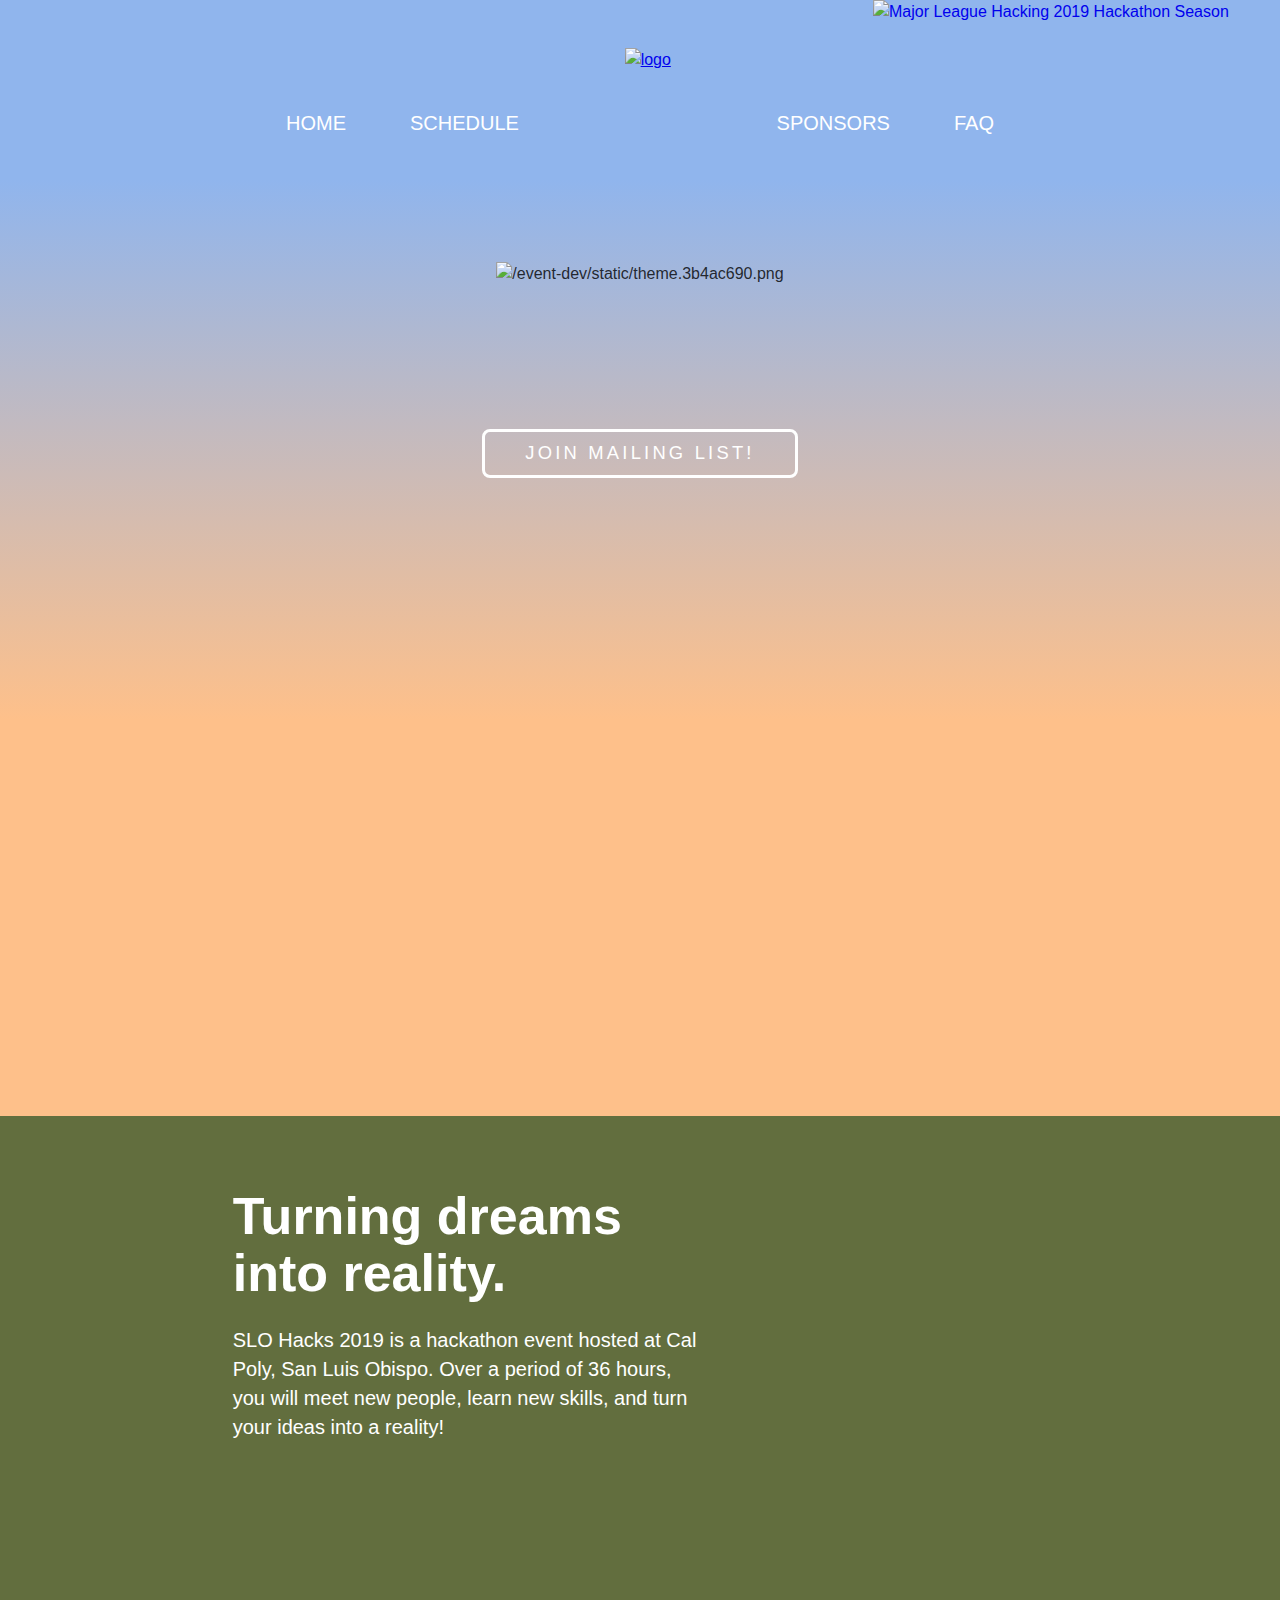
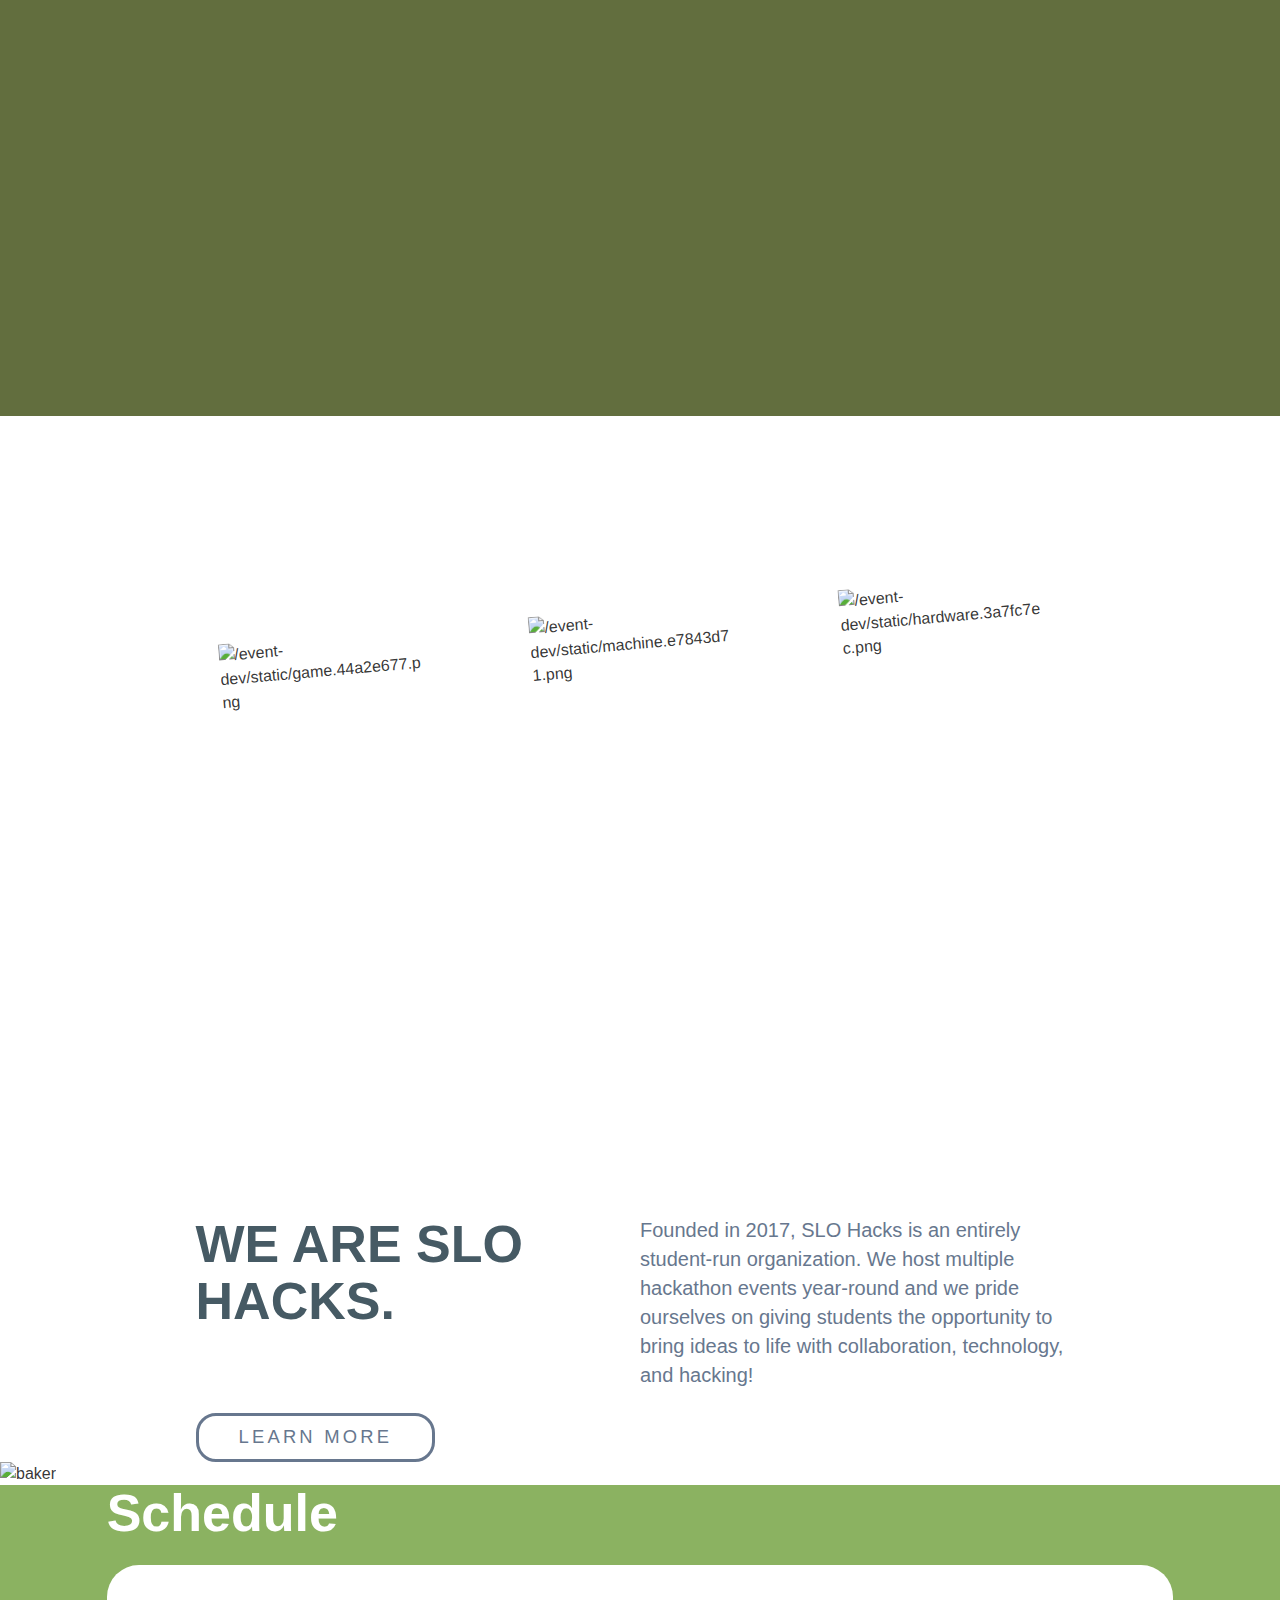
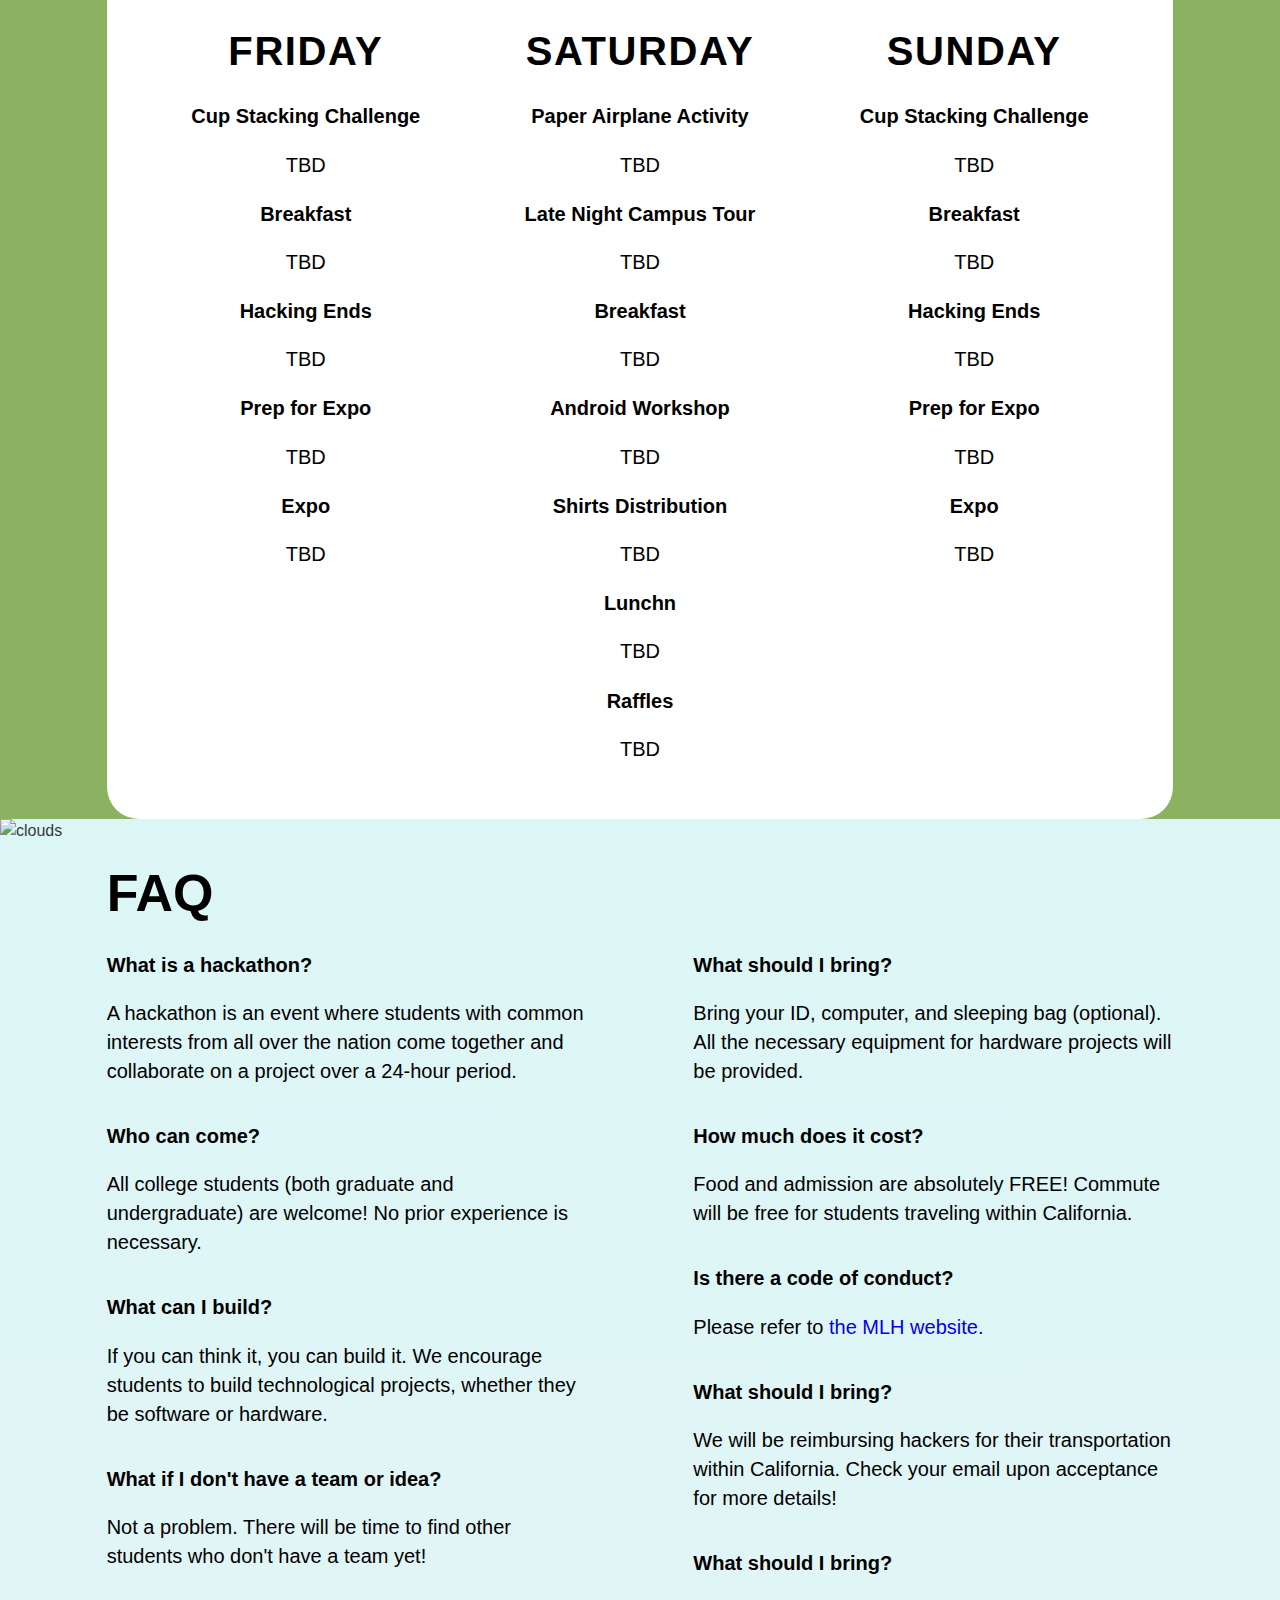
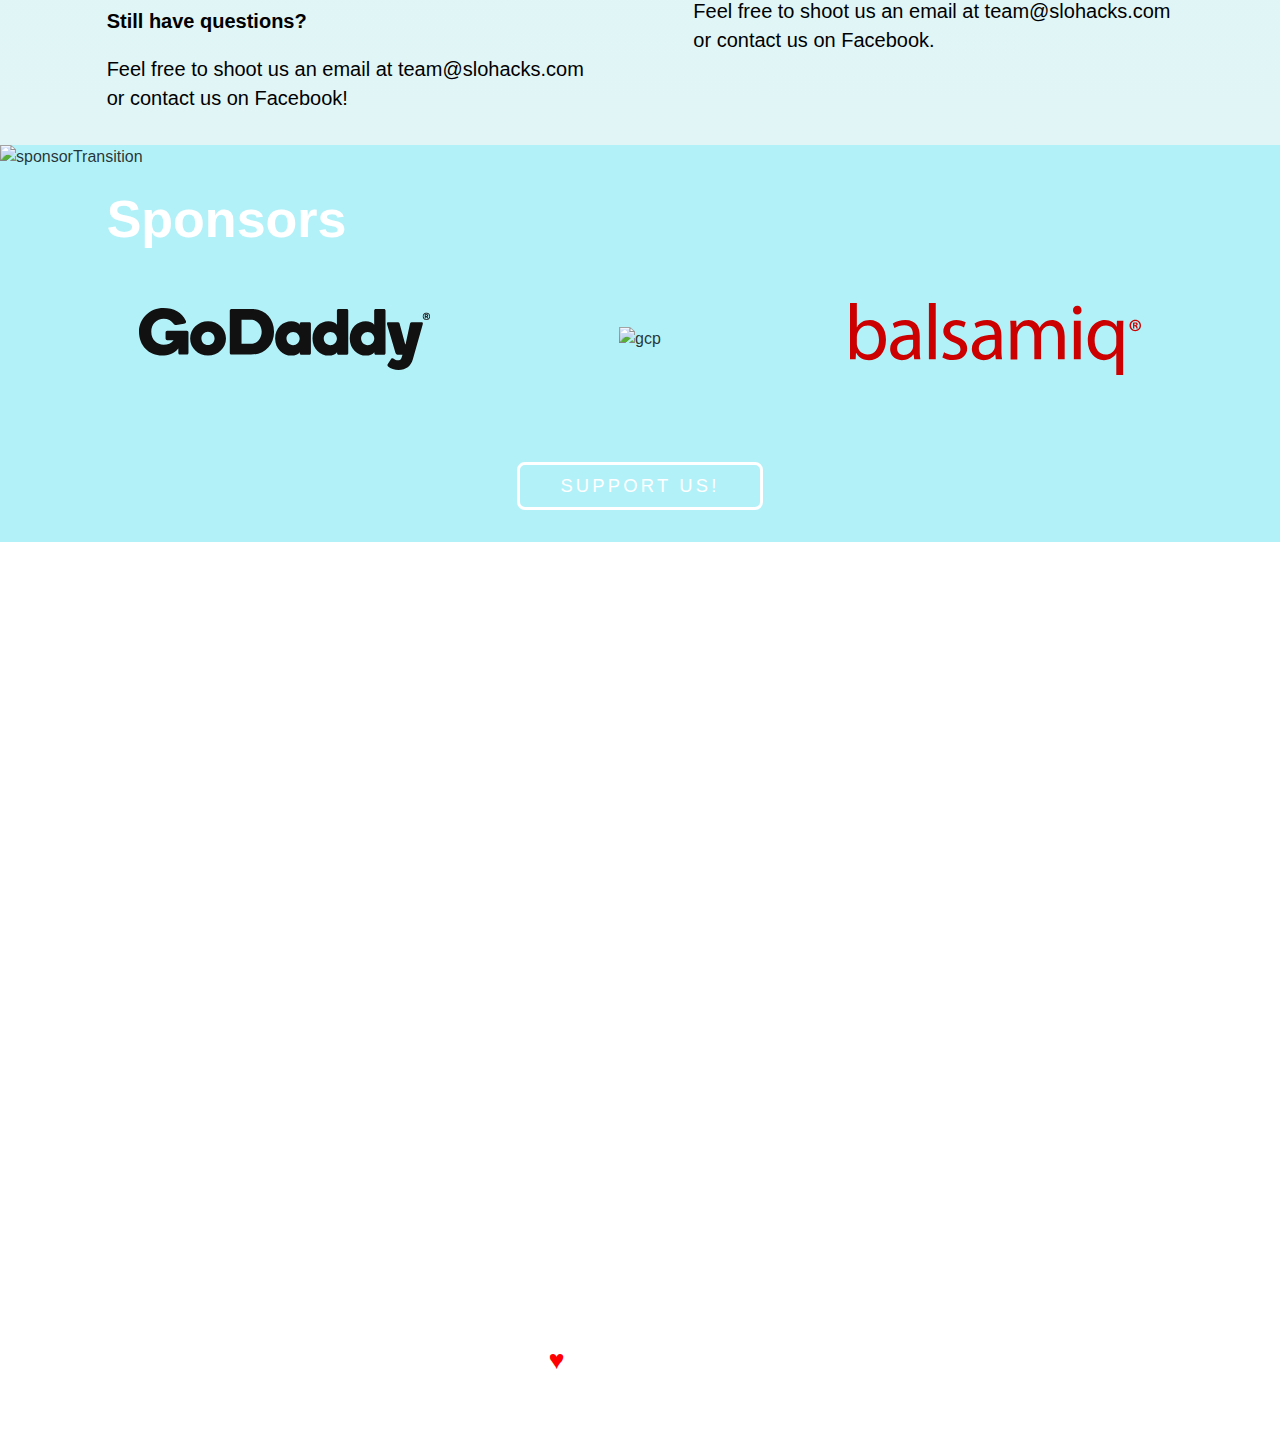
==== commit 2fe3fd73: "Updates" ====
--- a/index.html
+++ b/index.html
@@ -1 +1 @@
-<!DOCTYPE html><html><head><meta charSet="utf-8"/><meta http-equiv="x-ua-compatible" content="ie=edge"/><meta name="viewport" content="width=device-width, initial-scale=1, shrink-to-fit=no"/><link rel="preload" href="/event-dev/component---src-layouts-index-jsx-b72fbde27e36da0aee24.js" as="script"/><link rel="preload" href="/event-dev/component---src-pages-index-jsx-6fb3354c3d78d4c5a994.js" as="script"/><link rel="preload" href="/event-dev/path---index-a0e39f21c11f6a62c5ab.js" as="script"/><link rel="preload" href="/event-dev/app-0e405e600616283369bf.js" as="script"/><link rel="preload" href="/event-dev/commons-17278949ed19a0a97c86.js" as="script"/><style id="typography.js">html{font-family:sans-serif;-ms-text-size-adjust:100%;-webkit-text-size-adjust:100%}body{margin:0}article,aside,details,figcaption,figure,footer,header,main,menu,nav,section,summary{display:block}audio,canvas,progress,video{display:inline-block}audio:not([controls]){display:none;height:0}progress{vertical-align:baseline}[hidden],template{display:none}a{background-color:transparent;-webkit-text-decoration-skip:objects}a:active,a:hover{outline-width:0}abbr[title]{border-bottom:none;text-decoration:underline;text-decoration:underline dotted}b,strong{font-weight:inherit;font-weight:bolder}dfn{font-style:italic}h1{font-size:2em;margin:.67em 0}mark{background-color:#ff0;color:#000}small{font-size:80%}sub,sup{font-size:75%;line-height:0;position:relative;vertical-align:baseline}sub{bottom:-.25em}sup{top:-.5em}img{border-style:none}svg:not(:root){overflow:hidden}code,kbd,pre,samp{font-family:monospace,monospace;font-size:1em}figure{margin:1em 40px}hr{box-sizing:content-box;height:0;overflow:visible}button,input,optgroup,select,textarea{font:inherit;margin:0}optgroup{font-weight:700}button,input{overflow:visible}button,select{text-transform:none}[type=reset],[type=submit],button,html [type=button]{-webkit-appearance:button}[type=button]::-moz-focus-inner,[type=reset]::-moz-focus-inner,[type=submit]::-moz-focus-inner,button::-moz-focus-inner{border-style:none;padding:0}[type=button]:-moz-focusring,[type=reset]:-moz-focusring,[type=submit]:-moz-focusring,button:-moz-focusring{outline:1px dotted ButtonText}fieldset{border:1px solid silver;margin:0 2px;padding:.35em .625em .75em}legend{box-sizing:border-box;color:inherit;display:table;max-width:100%;padding:0;white-space:normal}textarea{overflow:auto}[type=checkbox],[type=radio]{box-sizing:border-box;padding:0}[type=number]::-webkit-inner-spin-button,[type=number]::-webkit-outer-spin-button{height:auto}[type=search]{-webkit-appearance:textfield;outline-offset:-2px}[type=search]::-webkit-search-cancel-button,[type=search]::-webkit-search-decoration{-webkit-appearance:none}::-webkit-input-placeholder{color:inherit;opacity:.54}::-webkit-file-upload-button{-webkit-appearance:button;font:inherit}html{font:100%/1.45 'Brandon Grotesque','Helvetica Neue','Helvetica',sans-serif;box-sizing:border-box;overflow-y:scroll;}*{box-sizing:inherit;}*:before{box-sizing:inherit;}*:after{box-sizing:inherit;}body{color:hsla(0,0%,0%,0.8);font-family:'Brandon Grotesque','Helvetica Neue','Helvetica',sans-serif;font-weight:normal;word-wrap:break-word;font-kerning:normal;-moz-font-feature-settings:"kern", "liga", "clig", "calt";-ms-font-feature-settings:"kern", "liga", "clig", "calt";-webkit-font-feature-settings:"kern", "liga", "clig", "calt";font-feature-settings:"kern", "liga", "clig", "calt";}img{max-width:100%;margin-left:0;margin-right:0;margin-top:0;padding-bottom:0;padding-left:0;padding-right:0;padding-top:0;margin-bottom:1.45rem;}h1{margin-left:0;margin-right:0;margin-top:0;padding-bottom:0;padding-left:0;padding-right:0;padding-top:0;margin-bottom:1.45rem;color:#465A64;font-family:'Brandon Grotesque','Helvetica Neue','Helvetica',sans-serif;font-weight:bold;text-rendering:optimizeLegibility;font-size:2rem;line-height:1.1;}h2{margin-left:0;margin-right:0;margin-top:0;padding-bottom:0;padding-left:0;padding-right:0;padding-top:0;margin-bottom:1.45rem;color:#465A64;font-family:'Brandon Grotesque','Helvetica Neue','Helvetica',sans-serif;font-weight:bold;text-rendering:optimizeLegibility;font-size:1.51572rem;line-height:1.1;}h3{margin-left:0;margin-right:0;margin-top:0;padding-bottom:0;padding-left:0;padding-right:0;padding-top:0;margin-bottom:1.45rem;color:#465A64;font-family:'Brandon Grotesque','Helvetica Neue','Helvetica',sans-serif;font-weight:bold;text-rendering:optimizeLegibility;font-size:1.31951rem;line-height:1.1;}h4{margin-left:0;margin-right:0;margin-top:0;padding-bottom:0;padding-left:0;padding-right:0;padding-top:0;margin-bottom:1.45rem;color:#465A64;font-family:'Brandon Grotesque','Helvetica Neue','Helvetica',sans-serif;font-weight:bold;text-rendering:optimizeLegibility;font-size:1rem;line-height:1.1;}h5{margin-left:0;margin-right:0;margin-top:0;padding-bottom:0;padding-left:0;padding-right:0;padding-top:0;margin-bottom:1.45rem;color:#465A64;font-family:'Brandon Grotesque','Helvetica Neue','Helvetica',sans-serif;font-weight:bold;text-rendering:optimizeLegibility;font-size:0.87055rem;line-height:1.1;}h6{margin-left:0;margin-right:0;margin-top:0;padding-bottom:0;padding-left:0;padding-right:0;padding-top:0;margin-bottom:1.45rem;color:#465A64;font-family:'Brandon Grotesque','Helvetica Neue','Helvetica',sans-serif;font-weight:bold;text-rendering:optimizeLegibility;font-size:0.81225rem;line-height:1.1;}hgroup{margin-left:0;margin-right:0;margin-top:0;padding-bottom:0;padding-left:0;padding-right:0;padding-top:0;margin-bottom:1.45rem;}ul{margin-left:1.45rem;margin-right:0;margin-top:0;padding-bottom:0;padding-left:0;padding-right:0;padding-top:0;margin-bottom:1.45rem;list-style-position:outside;list-style-image:none;}ol{margin-left:1.45rem;margin-right:0;margin-top:0;padding-bottom:0;padding-left:0;padding-right:0;padding-top:0;margin-bottom:1.45rem;list-style-position:outside;list-style-image:none;}dl{margin-left:0;margin-right:0;margin-top:0;padding-bottom:0;padding-left:0;padding-right:0;padding-top:0;margin-bottom:1.45rem;}dd{margin-left:0;margin-right:0;margin-top:0;padding-bottom:0;padding-left:0;padding-right:0;padding-top:0;margin-bottom:1.45rem;}p{margin-left:0;margin-right:0;margin-top:0;padding-bottom:0;padding-left:0;padding-right:0;padding-top:0;margin-bottom:1.45rem;}figure{margin-left:0;margin-right:0;margin-top:0;padding-bottom:0;padding-left:0;padding-right:0;padding-top:0;margin-bottom:1.45rem;}pre{margin-left:0;margin-right:0;margin-top:0;padding-bottom:0;padding-left:0;padding-right:0;padding-top:0;margin-bottom:1.45rem;font-size:0.85rem;line-height:1.45rem;}table{margin-left:0;margin-right:0;margin-top:0;padding-bottom:0;padding-left:0;padding-right:0;padding-top:0;margin-bottom:1.45rem;font-size:1rem;line-height:1.45rem;border-collapse:collapse;width:100%;}fieldset{margin-left:0;margin-right:0;margin-top:0;padding-bottom:0;padding-left:0;padding-right:0;padding-top:0;margin-bottom:1.45rem;}blockquote{margin-left:1.45rem;margin-right:1.45rem;margin-top:0;padding-bottom:0;padding-left:0;padding-right:0;padding-top:0;margin-bottom:1.45rem;}form{margin-left:0;margin-right:0;margin-top:0;padding-bottom:0;padding-left:0;padding-right:0;padding-top:0;margin-bottom:1.45rem;}noscript{margin-left:0;margin-right:0;margin-top:0;padding-bottom:0;padding-left:0;padding-right:0;padding-top:0;margin-bottom:1.45rem;}iframe{margin-left:0;margin-right:0;margin-top:0;padding-bottom:0;padding-left:0;padding-right:0;padding-top:0;margin-bottom:1.45rem;}hr{margin-left:0;margin-right:0;margin-top:0;padding-bottom:0;padding-left:0;padding-right:0;padding-top:0;margin-bottom:calc(1.45rem - 1px);background:hsla(0,0%,0%,0.2);border:none;height:1px;}address{margin-left:0;margin-right:0;margin-top:0;padding-bottom:0;padding-left:0;padding-right:0;padding-top:0;margin-bottom:1.45rem;}b{font-weight:bold;}strong{font-weight:bold;}dt{font-weight:bold;}th{font-weight:bold;}li{margin-bottom:calc(1.45rem / 2);}ol li{padding-left:0;}ul li{padding-left:0;}li > ol{margin-left:1.45rem;margin-bottom:calc(1.45rem / 2);margin-top:calc(1.45rem / 2);}li > ul{margin-left:1.45rem;margin-bottom:calc(1.45rem / 2);margin-top:calc(1.45rem / 2);}blockquote *:last-child{margin-bottom:0;}li *:last-child{margin-bottom:0;}p *:last-child{margin-bottom:0;}li > p{margin-bottom:calc(1.45rem / 2);}code{font-size:0.85rem;line-height:1.45rem;}kbd{font-size:0.85rem;line-height:1.45rem;}samp{font-size:0.85rem;line-height:1.45rem;}abbr{border-bottom:1px dotted hsla(0,0%,0%,0.5);cursor:help;}acronym{border-bottom:1px dotted hsla(0,0%,0%,0.5);cursor:help;}abbr[title]{border-bottom:1px dotted hsla(0,0%,0%,0.5);cursor:help;text-decoration:none;}thead{text-align:left;}td,th{text-align:left;border-bottom:1px solid hsla(0,0%,0%,0.12);font-feature-settings:"tnum";-moz-font-feature-settings:"tnum";-ms-font-feature-settings:"tnum";-webkit-font-feature-settings:"tnum";padding-left:0.96667rem;padding-right:0.96667rem;padding-top:0.725rem;padding-bottom:calc(0.725rem - 1px);}th:first-child,td:first-child{padding-left:0;}th:last-child,td:last-child{padding-right:0;}</style><title data-react-helmet="true">SLO Hacks</title><meta data-react-helmet="true" name="description" content="SLO Hacks"/><meta data-react-helmet="true" name="keywords" content="san luis obispo, cal poly, hackathon, coding, software, competition"/><meta data-react-helmet="true" name="theme-color" content="#FFFFFF"/><style id="gatsby-inlined-css">@font-face{font-family:\../assets/fonts/UGO COLOR;src:url(/event-dev/static/UGO-COLOR.40f204da.eot);src:url(/event-dev/static/UGO-COLOR.40f204da.eot?#iefix) format("embedded-opentype"),url(/event-dev/static/UGO-COLOR.e59ee098.woff) format("woff"),url(/event-dev/static/UGO-COLOR.8373f332.ttf) format("truetype");font-weight:400;font-style:normal}@font-face{font-family:Brandon Grotesque;src:url(/event-dev/static/BrandonGrotesque-Medium.a24bfe8e.eot);src:url(/event-dev/static/BrandonGrotesque-Medium.a24bfe8e.eot?#iefix) format("embedded-opentype"),url(/event-dev/static/BrandonGrotesque-Medium.920c11f3.woff) format("woff"),url(/event-dev/static/BrandonGrotesque-Medium.ef4fddb0.ttf) format("truetype");font-weight:500;font-style:normal}@font-face{font-family:Brandon Grotesque;src:url(/event-dev/static/BrandonGrotesque-Black.3114b5b0.eot);src:url(/event-dev/static/BrandonGrotesque-Black.3114b5b0.eot?#iefix) format("embedded-opentype"),url(/event-dev/static/BrandonGrotesque-Black.33bc2fdf.woff) format("woff"),url(/event-dev/static/BrandonGrotesque-Black.3bebd53c.ttf) format("truetype");font-weight:900;font-style:normal}@font-face{font-family:Brandon Grotesque;src:url(/event-dev/static/BrandonGrotesque-Bold.25ca70ac.eot);src:url(/event-dev/static/BrandonGrotesque-Bold.25ca70ac.eot?#iefix) format("embedded-opentype"),url(/event-dev/static/BrandonGrotesque-Bold.1ad8d40b.woff) format("woff"),url(/event-dev/static/BrandonGrotesque-Bold.0b59275f.ttf) format("truetype");font-weight:700;font-style:normal}@font-face{font-family:Brandon Grotesque;src:url(/event-dev/static/BrandonGrotesque-RegularItalic.9ed4f864.eot);src:url(/event-dev/static/BrandonGrotesque-RegularItalic.9ed4f864.eot?#iefix) format("embedded-opentype"),url(/event-dev/static/BrandonGrotesque-RegularItalic.10cc8d87.woff) format("woff"),url(/event-dev/static/BrandonGrotesque-RegularItalic.ba6abfdd.ttf) format("truetype");font-weight:400;font-style:italic}@font-face{font-family:Brandon Grotesque;src:url(/event-dev/static/BrandonGrotesque-MediumItalic.e5a84753.eot);src:url(/event-dev/static/BrandonGrotesque-MediumItalic.e5a84753.eot?#iefix) format("embedded-opentype"),url(/event-dev/static/BrandonGrotesque-MediumItalic.0eff8582.woff) format("woff"),url(/event-dev/static/BrandonGrotesque-MediumItalic.32fdf003.ttf) format("truetype");font-weight:500;font-style:italic}@font-face{font-family:Brandon Grotesque;src:url(/event-dev/static/BrandonGrotesque-LightItalic.d799d398.eot);src:url(/event-dev/static/BrandonGrotesque-LightItalic.d799d398.eot?#iefix) format("embedded-opentype"),url(/event-dev/static/BrandonGrotesque-LightItalic.c74c045f.woff) format("woff"),url(/event-dev/static/BrandonGrotesque-LightItalic.48365373.ttf) format("truetype");font-weight:300;font-style:italic}@font-face{font-family:Brandon Grotesque;src:url(/event-dev/static/BrandonGrotesque-ThinItalic.2e45beaa.eot);src:url(/event-dev/static/BrandonGrotesque-ThinItalic.2e45beaa.eot?#iefix) format("embedded-opentype"),url(/event-dev/static/BrandonGrotesque-ThinItalic.a71f8742.woff) format("woff"),url(/event-dev/static/BrandonGrotesque-ThinItalic.eb2d3e41.ttf) format("truetype");font-weight:100;font-style:italic}@font-face{font-family:Brandon Grotesque;src:url(/event-dev/static/BrandonGrotesque-BoldItalic.cb56c624.eot);src:url(/event-dev/static/BrandonGrotesque-BoldItalic.cb56c624.eot?#iefix) format("embedded-opentype"),url(/event-dev/static/BrandonGrotesque-BoldItalic.59d9de4a.woff) format("woff"),url(/event-dev/static/BrandonGrotesque-BoldItalic.e66c2ccf.ttf) format("truetype");font-weight:700;font-style:italic}@font-face{font-family:Brandon Grotesque;src:url(/event-dev/static/BrandonGrotesque-Regular.065b98c6.eot);src:url(/event-dev/static/BrandonGrotesque-Regular.065b98c6.eot?#iefix) format("embedded-opentype"),url(/event-dev/static/BrandonGrotesque-Regular.013a89eb.woff) format("woff"),url(/event-dev/static/BrandonGrotesque-Regular.aba7d125.ttf) format("truetype");font-weight:400;font-style:normal}@font-face{font-family:Brandon Grotesque;src:url(/event-dev/static/BrandonGrotesque-BlackItalic.f72917be.eot);src:url(/event-dev/static/BrandonGrotesque-BlackItalic.f72917be.eot?#iefix) format("embedded-opentype"),url(/event-dev/static/BrandonGrotesque-BlackItalic.fa9f6ac0.woff) format("woff"),url(/event-dev/static/BrandonGrotesque-BlackItalic.acf34045.ttf) format("truetype");font-weight:900;font-style:italic}@font-face{font-family:Brandon Grotesque;src:url(/event-dev/static/BrandonGrotesque-Thin.71ddba22.eot);src:url(/event-dev/static/BrandonGrotesque-Thin.71ddba22.eot?#iefix) format("embedded-opentype"),url(/event-dev/static/BrandonGrotesque-Thin.2de6b3e4.woff) format("woff"),url(/event-dev/static/BrandonGrotesque-Thin.db853969.ttf) format("truetype");font-weight:100;font-style:normal}@font-face{font-family:Brandon Grotesque;src:url(/event-dev/static/BrandonGrotesque-Light.9e65c2c4.eot);src:url(/event-dev/static/BrandonGrotesque-Light.9e65c2c4.eot?#iefix) format("embedded-opentype"),url(/event-dev/static/BrandonGrotesque-Light.152bdc29.woff) format("woff"),url(/event-dev/static/BrandonGrotesque-Light.e4fcb109.ttf) format("truetype");font-weight:300;font-style:normal}.src-components----Hero-module---hero---388-5{grid-area:hero;background-image:url(/event-dev/static/hills.3cdcf8b5.png),linear-gradient(#90b5ed 20vh,#fec08a 80vh);background-size:100% auto;background-repeat:no-repeat;background-position:bottom;height:100vh;position:relative}@media screen and (min-width:992px){.src-components----Hero-module---hero---388-5{height:124vh}}.src-components----Hero-module---heroContainer---3iX3Z{display:-ms-grid;display:grid;-ms-grid-columns:1fr 10fr 1fr;grid-template-columns:1fr 10fr 1fr;grid-template-areas:". heroNav ." ". heroContent ." ". heroButton ."}.src-components----Hero-module---heroNav---3lUtN{padding-top:3rem;display:-ms-grid;display:grid;grid-template-areas:". navLogo .";grid-area:heroNav}@media screen and (min-width:992px){.src-components----Hero-module---heroNav---3lUtN{grid-template-areas:"navLeft navLogo navRight"}.src-components----Hero-module---heroNav---3lUtN .src-components----Hero-module---navLeft---35UxK,.src-components----Hero-module---heroNav---3lUtN .src-components----Hero-module---navRight---1ikox{display:-ms-flexbox;display:flex}}.src-components----Hero-module---navLeft---35UxK{display:none;-ms-flex-direction:row;flex-direction:row;grid-area:navLeft;-ms-flex-align:center;align-items:center;-ms-flex-pack:end;justify-content:flex-end}.src-components----Hero-module---navRight---1ikox{display:none;-ms-flex-direction:row;flex-direction:row;grid-area:navRight;-ms-flex-align:center;align-items:center}.src-components----Hero-module---heroLink---1Cnlk{text-decoration:none;text-transform:uppercase;font-family:Brandon Grotesque,sans-serif;font-size:1.25rem;color:#fff;padding:2rem}.src-components----Hero-module---heroLogo---1S1hA{grid-area:navLogo;display:-ms-flexbox;display:flex;-ms-flex-pack:center;justify-content:center}.src-components----Hero-module---heroLogo---1S1hA img{display:block;width:auto;max-width:none;height:8rem}.src-components----Hero-module---heroContent---2GPOp{grid-area:heroContent;display:-ms-flexbox;display:flex;margin-top:7vh;-ms-flex-align:center;align-items:center;-ms-flex-direction:column;flex-direction:column}.src-components----Hero-module---heroTheme---3sTtT{display:-ms-flexbox;display:flex;-ms-flex-pack:center;justify-content:center}.src-components----Hero-module---heroTheme---3sTtT img{display:block;width:auto;max-width:none;height:9rem}.src-components----Hero-module---heroButtonContainer---3dpP4{grid-area:heroButton;display:-ms-flexbox;display:flex;-ms-flex-pack:center;justify-content:center}.src-components----Hero-module---heroButton---3-Jo1{font-size:1.15rem;background:transparent;display:inline-block;text-align:center;vertical-align:middle;padding:.5rem 2.5rem;font-weight:500;border-radius:.5rem;text-transform:uppercase;letter-spacing:.2rem;cursor:pointer;color:#fff;border:3px solid #fff;transition:.25s ease-in-out}.src-components----Hero-module---heroButton---3-Jo1:hover{background:#fff;color:#000}.src-components----Hero-module---banner---1Mo8Y img{position:absolute;width:auto;height:15vh;margin-right:5vw;top:0;right:0}@media screen and (min-width:992px){.src-components----Hero-module---banner---1Mo8Y img{height:30vh;margin-right:4vw}}.src-components----About-module---about---pMLcS{grid-area:about;background-color:#626e3e;height:100%}.src-components----About-module---aboutContainer---216cn{margin-top:0;background-image:url(/event-dev/static/trees.459b885d.png);background-size:auto 100%;background-repeat:none;background-position:top;height:100vh;display:-ms-grid;display:grid;-ms-grid-columns:2fr 5fr 2fr;grid-template-columns:2fr 5fr 2fr;grid-template-areas:". aboutContent ."}@media screen and (min-width:992px){.src-components----About-module---aboutContainer---216cn{background-position-x:10%;background-size:100% auto;-ms-grid-columns:3fr 4fr 5fr;grid-template-columns:3fr 4fr 5fr}}.src-components----About-module---aboutContent---36P0Y{grid-area:aboutContent;padding-top:8vh}.src-components----About-module---aboutContent---36P0Y h1{color:#fff}.src-components----About-module---aboutContent---36P0Y p{color:#fff;font-size:1.25rem}.src-components----About-module---aboutHeader---38-aY{grid-area:aboutHeader;height:auto;font-size:3.25rem}.src-components----Tracks-module---tracks---RRfF0{display:-ms-grid;display:grid;grid-area:tracks;-ms-grid-columns:1fr 10fr 1fr;grid-template-columns:1fr 10fr 1fr;grid-row-gap:2rem;grid-template-areas:". trackHeader ." ". track .";background-image:url(/event-dev/static/tracksBlur.089149bc.png);background-position-x:20%;background-size:cover;padding:2em 0}.src-components----Tracks-module---track---1sW9p{grid-area:track;display:-ms-flexbox;display:flex;-ms-flex-direction:column;flex-direction:column}.src-components----Tracks-module---trackHeader---1jHxA{color:#fff;font-size:3.25rem;grid-area:trackHeader}.src-components----Tracks-module---trackContainer---1ce7n{padding:1rem}.src-components----Tracks-module---trackContainer---1ce7n p{font-size:1.25rem}.src-components----Tracks-module---track---1sW9p h2:first-of-type{margin-bottom:0}.src-components----Tracks-module---trackImageContainer---1TzQm{text-align:center}.src-components----Tracks-module---image---hAvV0{width:40%;padding:1rem}@media screen and (min-width:992px){.src-components----Tracks-module---tracks---RRfF0{background-image:url(/event-dev/static/tracks.bae0e662.png);background-size:contain;-ms-transform:rotate(-10deg);transform:rotate(-5deg);padding:3rem 0}.src-components----Tracks-module---track---1sW9p{-ms-flex-direction:row;flex-direction:row;-ms-flex-pack:justify;justify-content:space-between}.src-components----Tracks-module---trackContainer---1ce7n{width:30%}.src-components----Tracks-module---trackImageContainer---1TzQm{text-align:left}}.src-components----History-module---history---Bn49B{margin-top:9rem;grid-area:history}.src-components----History-module---historyContainer---3XyVH{display:-ms-grid;display:grid;-ms-grid-columns:1fr 10fr 1fr;grid-template-columns:1fr 10fr 1fr;grid-template-areas:". historyHeader ." ". historyText ." ". historyButton ."}.src-components----History-module---historyHeader---2OdTF{grid-area:historyHeader}.src-components----History-module---historyHeader---2OdTF h1{font-size:3.25rem;text-transform:uppercase}.src-components----History-module---historyText---2jWN3{grid-area:historyText;text-align:left}.src-components----History-module---historyText---2jWN3 p{font-size:1.25rem;color:#67778e}.src-components----History-module---historyButtonContainer---36njD{grid-area:historyButton}.src-components----History-module---historyButton---3_tYI{font-size:1.15rem;color:#67778e;border:3px solid #67778e;background:transparent;display:inline-block;text-align:center;vertical-align:middle;padding:.5rem 2.5rem;font-weight:500;border-radius:1.25rem;text-transform:uppercase;letter-spacing:.2rem;cursor:pointer;transition:.25s ease-in-out}.src-components----History-module---historyButton---3_tYI:hover{background-color:#67778e;color:#fff}@media screen and (min-width:992px){.src-components----History-module---historyContainer---3XyVH{display:-ms-grid;display:grid;-ms-grid-columns:1fr 5fr 5fr 1fr;grid-template-columns:1fr 5fr 5fr 1fr;grid-template-areas:". historyHeader historyText ." ". historyButton . ."}}.src-components----Baker-module---baker---3uK1O{display:-ms-flexbox;display:flex;grid-area:baker}.src-components----Baker-module---baker_image---2UGlI{height:auto;-ms-flex-item-align:center;-ms-grid-row-align:center;align-self:center;margin-bottom:0}.src-components----Schedule-module---schedule---3LZPQ{display:-ms-grid;display:grid;-ms-grid-columns:1fr 10fr 1fr;grid-template-columns:1fr 10fr 1fr;grid-template-areas:". scheduleHeader ." ". scheduleWrapper ." "bottomGrass bottomGrass bottomGrass";grid-area:schedule;background-color:#8bb261}.src-components----Schedule-module---scheduleWrapper---2ulcX{display:-ms-grid;display:grid;-ms-grid-columns:1fr 10fr 1fr;grid-template-columns:1fr 10fr 1fr;grid-template-areas:". friday ." ". saturday ." ". sunday .";grid-area:scheduleWrapper;background-color:#fff;border-radius:2rem}.src-components----Schedule-module---saturday---MqW8f{grid-area:saturday}.src-components----Schedule-module---friday---3BWx_{grid-area:friday}.src-components----Schedule-module---sunday---3rDK4{grid-area:sunday}.src-components----Schedule-module---dayHeader---1XJkB{font-size:2.5rem;font-weight:700;color:#000;letter-spacing:.1rem;text-transform:uppercase;margin-bottom:0;text-align:center;padding:2rem}.src-components----Schedule-module---bottomGrass_image---3qdlN{grid-area:bottomGrass}.src-components----Schedule-module---scheduleHeader---i4UzZ{font-size:3.25rem;color:#fff;grid-area:scheduleHeader}@media screen and (min-width:992px){.src-components----Schedule-module---scheduleWrapper---2ulcX{grid-row-gap:2rem;-ms-grid-columns:4fr 4fr 4fr;grid-template-columns:4fr 4fr 4fr;grid-template-areas:"friday saturday sunday";padding:2rem;text-align:center}}.src-components----FAQ-module---faq---m2j0G{display:-ms-grid;display:grid;-ms-grid-columns:1fr 10fr 1fr;grid-template-columns:1fr 10fr 1fr;grid-template-areas:"clouds clouds clouds" ". faqHeader ." ". faqWrapper .";grid-area:faq;background:linear-gradient(0deg,#e1f5f6,#dcf6f6)}.src-components----FAQ-module---faqWrapper---2kOJr{display:-ms-flexbox;display:flex;-ms-flex-direction:column;flex-direction:column;grid-area:faqWrapper}.src-components----FAQ-module---faqHeader---lWhyR{grid-area:faqHeader;color:#000;font-size:3.25rem}.src-components----FAQ-module---question---aPMtP{padding:.5rem 0}.src-components----FAQ-module---question---aPMtP a{text-decoration:none}.src-components----FAQ-module---cloud_image---13buG{grid-area:clouds}@media screen and (min-width:992px){.src-components----FAQ-module---faqSection---2_GyA{width:45%}.src-components----FAQ-module---faqWrapper---2kOJr{-ms-flex-direction:row;flex-direction:row;-ms-flex-pack:justify;justify-content:space-between}}.src-components----SponsorLogos-module---sponsorLogos---1lcUF{display:-ms-grid;display:grid;-ms-grid-columns:1fr;grid-template-columns:1fr}.src-components----SponsorLogos-module---silver---2SkU5{display:-ms-flexbox;display:flex;padding:2rem;-ms-flex-item-align:center;align-self:center;justify-self:center}@media screen and (min-width:992px){.src-components----SponsorLogos-module---sponsorLogos---1lcUF{-ms-grid-columns:1fr 1fr 1fr;grid-template-columns:1fr 1fr 1fr}}.src-components----Sponsor-module---sponsor---D1vnr{display:-ms-grid;display:grid;grid-area:sponsor;-ms-grid-columns:1fr 10fr 1fr;grid-template-columns:1fr 10fr 1fr;grid-template-areas:"sponsorTransition sponsorTransition sponsorTransition" ". sponsorHeader ." ". sponsorContainer ." ". sponsorButton .";background:linear-gradient(#b3f1f9 80vh,#7dd8f4)}.src-components----Sponsor-module---sponsorHeader---2XBo_{grid-area:sponsorHeader;font-size:3.25rem;color:#fff}.src-components----Sponsor-module---sponsorButtonWrapper---TZdR_{margin:0 auto;padding:2em}.src-components----Sponsor-module---sponsorButton---2_PQB{font-size:1.15rem;background:transparent;display:inline-block;text-align:center;vertical-align:middle;padding:.5rem 2.5rem;font-weight:500;border-radius:.5rem;text-transform:uppercase;letter-spacing:.2rem;cursor:pointer;color:#fff;border:3px solid #fff;transition:.25s ease-in-out}.src-components----Sponsor-module---sponsorButton---2_PQB:hover{background:#fff;color:#000}.src-components----Sponsor-module---sponsorContainer---1Bjqp{grid-area:sponsorContainer;display:-ms-flexbox;display:flex;-ms-flex-direction:column;flex-direction:column}.src-components----Sponsor-module---sponsorTransition_image---2fuQY{grid-area:sponsorTransition}.src-components-common----Footer-module---footer---1EyaW{grid-area:footer;display:-ms-flexbox;display:flex;-ms-flex-direction:column;flex-direction:column;-ms-flex-align:center;align-items:center}.src-components-common----Footer-module---footer__text---2Uuty{color:#fff;margin-left:.05rem;text-align:center;font-size:3vh}.src-components-common----Footer-module---footer__heart---2buMn{font-size:100%;color:red}.src-components-common----Footer-module---footer__social---1r1Cd{display:-ms-flexbox;display:flex;-ms-flex-direction:row;flex-direction:row;-ms-flex-pack:center;justify-content:center;-ms-flex-align:center;align-items:center;-ms-flex-line-pack:center;align-content:center}.src-components-common----Footer-module---footer__row---2Rn9y{display:-ms-flexbox;display:flex;-ms-flex-align:center;align-items:center;-ms-flex-pack:center;justify-content:center}.src-components-common----Footer-module---footer__icon---1V-8u{margin:0;height:5rem}.src-components-common----Footer-module---footer__twitter---1kf-_{margin-bottom:1rem}.src-components----CTA-module---cta---2J6zR{grid-area:cta;background-image:url(/event-dev/static/beach.5a6e8e0f.png);background-size:cover;background-repeat:no-repeat}.src-components----CTA-module---ctaContainer---2dBtF{height:100vh;position:relative;display:-ms-flexbox;display:flex;-ms-flex-pack:center;justify-content:center;-ms-flex-line-pack:center;align-content:center}.src-components----CTA-module---footerContainer---ESSwz{position:absolute;bottom:0}.src-pages----index-module---layout---1tgzZ{display:-ms-grid;display:grid;-ms-grid-columns:1fr 10fr 1fr;grid-template-columns:1fr 10fr 1fr;grid-template-areas:"hero hero hero" "about about about" "tracks tracks tracks" "history history history" "baker baker baker" "schedule schedule schedule" "faq faq faq" "sponsor sponsor sponsor" "cta cta cta"}@media screen and (min-width:992px){.src-pages----index-module---layout---1tgzZ{display:-ms-grid;display:grid;-ms-grid-columns:1fr 10fr 1fr;grid-template-columns:1fr 10fr 1fr;grid-template-areas:"hero hero hero" "about about about" ". tracks ." ". history ." "baker baker baker" "schedule schedule schedule" "faq faq faq" "sponsor sponsor sponsor" "cta cta cta"}}</style></head><body><div id="___gatsby"><div data-reactroot=""><div><div class="src-pages----index-module---layout---1tgzZ"><div id="hero" class="src-components----Hero-module---hero---388-5"><section class="src-components----Hero-module---heroContainer---3iX3Z"><div class="src-components----Hero-module---heroNav---3lUtN"><div class="src-components----Hero-module---navLeft---35UxK"><a class="src-components----Hero-module---heroLink---1Cnlk" href="#hero">Home</a><a class="src-components----Hero-module---heroLink---1Cnlk" href="#schedule">Schedule</a></div><div class="src-components----Hero-module---heroLogo---1S1hA"><a href="https://www.slohacks.com"><img src="/event-dev/static/logo-white.9a0ff8b1.png" alt="logo"/></a></div><div class="src-components----Hero-module---navRight---1ikox"><a class="src-components----Hero-module---heroLink---1Cnlk" href="#sponsors">Sponsors</a><a class="src-components----Hero-module---heroLink---1Cnlk" href="#faq">FAQ</a></div></div><div class="src-components----Hero-module---heroContent---2GPOp"><div class="src-components----Hero-module---heroTheme---3sTtT"><img src="/event-dev/static/theme.3b4ac690.png" alt="/event-dev/static/theme.3b4ac690.png"/></div><div class="src-components----Hero-module---heroButtonContainer---3dpP4"><a rel="noopener noreferrer" href="http://eepurl.com/c0M_rj" target="_blank"><button class="src-components----Hero-module---heroButton---3-Jo1">Join mailing list!</button></a></div></div></section><a class="src-components----Hero-module---banner---1Mo8Y" rel="noopener noreferrer" href="https://mlh.io/seasons/na-2019/events?utm_source=na-hackathon&amp;utm_medium=TrustBadge&amp;utm_campaign=2019-season&amp;utm_content=black" target="_blank"><img src="https://s3.amazonaws.com/logged-assets/trust-badge/2019/mlh-trust-badge-2019-black.svg" alt="Major League Hacking 2019 Hackathon Season"/></a></div><div class="src-components----About-module---about---pMLcS"><section class="src-components----About-module---aboutContainer---216cn"><div class="src-components----About-module---aboutContent---36P0Y"><h1 class="src-components----About-module---aboutHeader---38-aY">Turning dreams into reality.</h1><p>SLO Hacks 2019 is a hackathon event hosted at Cal Poly, San Luis Obispo. Over a period of 36 hours, you will meet new people, learn new skills, and turn your ideas into a reality!</p></div></section></div><div class="src-components----Tracks-module---tracks---RRfF0"><h1 class="src-components----Tracks-module---trackHeader---1jHxA">Technical Tracks</h1><div class="src-components----Tracks-module---track---1sW9p"><div class="src-components----Tracks-module---trackContainer---1ce7n"><div class="src-components----Tracks-module---trackImageContainer---1TzQm"><img class="src-components----Tracks-module---image---hAvV0" src="/event-dev/static/game.44a2e677.png" alt="/event-dev/static/game.44a2e677.png"/></div><h2 style="font-size:2rem;color:white">Game</h2><h2 style="font-size:2rem;color:white">Design</h2><p style="color:white">A hackathon is an event, typically lasting several days, in which a large number of people meet to engage in collaborative computer programming.</p></div><div class="src-components----Tracks-module---trackContainer---1ce7n"><div class="src-components----Tracks-module---trackImageContainer---1TzQm"><img class="src-components----Tracks-module---image---hAvV0" src="/event-dev/static/machine.e7843d71.png" alt="/event-dev/static/machine.e7843d71.png"/></div><h2 style="font-size:2rem;color:white">AI + Machine</h2><h2 style="font-size:2rem;color:white">Learning</h2><p style="color:white">A hackathon is an event, typically lasting several days, in which a large number of people meet to engage in collaborative computer programming.</p></div><div class="src-components----Tracks-module---trackContainer---1ce7n"><div class="src-components----Tracks-module---trackImageContainer---1TzQm"><img class="src-components----Tracks-module---image---hAvV0" src="/event-dev/static/hardware.3a7fc7ec.png" alt="/event-dev/static/hardware.3a7fc7ec.png"/></div><h2 style="font-size:2rem;color:white">IoT +</h2><h2 style="font-size:2rem;color:white">Hardware</h2><p style="color:white">A hackathon is an event, typically lasting several days, in which a large number of people meet to engage in collaborative computer programming.</p></div></div></div><div class="src-components----History-module---history---Bn49B"><section class="src-components----History-module---historyContainer---3XyVH"><div class="src-components----History-module---historyHeader---2OdTF"><h1>We Are SLO Hacks.</h1></div><div class="src-components----History-module---historyText---2jWN3"><p>Founded in 2017, SLO Hacks is an entirely student-run organization. We host multiple hackathon events year-round and we pride ourselves on giving students the opportunity to bring ideas to life with collaboration, technology, and hacking!</p></div><div class="src-components----History-module---historyButtonContainer---36njD"><a rel="noopener noreferrer" href="https://slohacks.com/club" target="_blank"><button class="src-components----History-module---historyButton---3_tYI">Learn More</button></a></div></section></div><div class="src-components----Baker-module---baker---3uK1O"><img class="src-components----Baker-module---baker_image---2UGlI" src="/event-dev/static/baker.41491214.png" alt="baker"/></div><div class="src-components----Schedule-module---schedule---3LZPQ"><h1 id="schedule" class="src-components----Schedule-module---scheduleHeader---i4UzZ">Schedule</h1><div class="src-components----Schedule-module---scheduleWrapper---2ulcX"><div class="src-components----Schedule-module---friday---3BWx_"><section><h2 class="src-components----Schedule-module---dayHeader---1XJkB">Friday</h2><div><h2 style="font-size:1.25rem;color:black">Cup Stacking Challenge</h2><p style="font-size:1.25rem;color:black">TBD</p></div><div><h2 style="font-size:1.25rem;color:black">Breakfast</h2><p style="font-size:1.25rem;color:black">TBD</p></div><div><h2 style="font-size:1.25rem;color:black">Hacking Ends</h2><p style="font-size:1.25rem;color:black">TBD</p></div><div><h2 style="font-size:1.25rem;color:black">Prep for Expo</h2><p style="font-size:1.25rem;color:black">TBD</p></div><div><h2 style="font-size:1.25rem;color:black">Expo</h2><p style="font-size:1.25rem;color:black">TBD</p></div></section></div><div class="src-components----Schedule-module---saturday---MqW8f"><section><h2 class="src-components----Schedule-module---dayHeader---1XJkB">Saturday</h2><div><h2 style="font-size:1.25rem;color:black">Paper Airplane Activity</h2><p style="font-size:1.25rem;color:black">TBD</p></div><div><h2 style="font-size:1.25rem;color:black">Late Night Campus Tour</h2><p style="font-size:1.25rem;color:black">TBD</p></div><div><h2 style="font-size:1.25rem;color:black">Breakfast</h2><p style="font-size:1.25rem;color:black">TBD</p></div><div><h2 style="font-size:1.25rem;color:black">Android Workshop</h2><p style="font-size:1.25rem;color:black">TBD</p></div><div><h2 style="font-size:1.25rem;color:black">Shirts Distribution</h2><p style="font-size:1.25rem;color:black">TBD</p></div><div><h2 style="font-size:1.25rem;color:black">Lunchn</h2><p style="font-size:1.25rem;color:black">TBD</p></div><div><h2 style="font-size:1.25rem;color:black">Raffles</h2><p style="font-size:1.25rem;color:black">TBD</p></div></section></div><div class="src-components----Schedule-module---sunday---3rDK4"><section><h2 class="src-components----Schedule-module---dayHeader---1XJkB">Sunday</h2><div><h2 style="font-size:1.25rem;color:black">Cup Stacking Challenge</h2><p style="font-size:1.25rem;color:black">TBD</p></div><div><h2 style="font-size:1.25rem;color:black">Breakfast</h2><p style="font-size:1.25rem;color:black">TBD</p></div><div><h2 style="font-size:1.25rem;color:black">Hacking Ends</h2><p style="font-size:1.25rem;color:black">TBD</p></div><div><h2 style="font-size:1.25rem;color:black">Prep for Expo</h2><p style="font-size:1.25rem;color:black">TBD</p></div><div><h2 style="font-size:1.25rem;color:black">Expo</h2><p style="font-size:1.25rem;color:black">TBD</p></div></section></div></div></div><div class="src-components----FAQ-module---faq---m2j0G"><h1 id="faq" class="src-components----FAQ-module---faqHeader---lWhyR">FAQ</h1><div class="src-components----FAQ-module---faqWrapper---2kOJr"><section class="src-components----FAQ-module---faqSection---2_GyA"><div class="src-components----FAQ-module---question---aPMtP"><h2 style="font-size:1.25rem;color:black">What is a hackathon?</h2><p style="font-size:1.25rem;color:black">A hackathon is an event where students with common interests from all over the nation come together and collaborate on a project over a 24-hour period.</p></div><div class="src-components----FAQ-module---question---aPMtP"><h2 style="font-size:1.25rem;color:black">Who can come?</h2><p style="font-size:1.25rem;color:black">All college students (both graduate and undergraduate) are welcome! No prior experience is necessary.</p></div><div class="src-components----FAQ-module---question---aPMtP"><h2 style="font-size:1.25rem;color:black">What can I build?</h2><p style="font-size:1.25rem;color:black">If you can think it, you can build it. We encourage students to build technological projects, whether they be software or hardware.</p></div><div class="src-components----FAQ-module---question---aPMtP"><h2 style="font-size:1.25rem;color:black">What if I don&#x27;t have a team or idea?</h2><p style="font-size:1.25rem;color:black">Not a problem. There will be time to find other students who don&#x27;t have a team yet!</p></div><div class="src-components----FAQ-module---question---aPMtP"><h2 style="font-size:1.25rem;color:black">Still have questions?</h2><p style="font-size:1.25rem;color:black">Feel free to shoot us an email at team@slohacks.com or contact us on Facebook!</p></div></section><section class="src-components----FAQ-module---faqSection---2_GyA"><div class="src-components----FAQ-module---question---aPMtP"><h2 style="font-size:1.25rem;color:black">What should I bring?</h2><p style="font-size:1.25rem;color:black">Bring your ID, computer, and sleeping bag (optional). All the necessary equipment for hardware projects will be provided.</p></div><div class="src-components----FAQ-module---question---aPMtP"><h2 style="font-size:1.25rem;color:black">How much does it cost?</h2><p style="font-size:1.25rem;color:black">Food and admission are absolutely FREE! Commute will be free for students traveling within California.</p></div><div class="src-components----FAQ-module---question---aPMtP"><h2 style="font-size:1.25rem;color:black">Is there a code of conduct?</h2><p style="font-size:1.25rem;color:black">Please refer to <a rel="noopener noreferrer" href="https://static.mlh.io/docs/mlh-code-of-conduct.pdf" target="_blank"> the MLH website.</a></p></div><div class="src-components----FAQ-module---question---aPMtP"><h2 style="font-size:1.25rem;color:black">What should I bring?</h2><p style="font-size:1.25rem;color:black">We will be reimbursing hackers for their transportation within California. Check your email upon acceptance for more details!</p></div><div class="src-components----FAQ-module---question---aPMtP"><h2 style="font-size:1.25rem;color:black">What should I bring?</h2><p style="font-size:1.25rem;color:black">Feel free to shoot us an email at team@slohacks.com or contact us on Facebook.</p></div></section></div><img class="src-components----FAQ-module---cloud_image---13buG" src="/event-dev/static/clouds.8d17bf7e.png" alt="clouds"/></div><div class="src-components----Sponsor-module---sponsor---D1vnr"><section class="src-components----Sponsor-module---sponsorContainer---1Bjqp"><h1 id="sponsors" class="src-components----Sponsor-module---sponsorHeader---2XBo_">Sponsors</h1><div><div class="src-components----SponsorLogos-module---sponsorLogos---1lcUF"><img class="src-components----SponsorLogos-module---silver---2SkU5" src="[data-uri]" alt="godaddy"/><img class="src-components----SponsorLogos-module---silver---2SkU5" src="/event-dev/static/gcp.8827188a.svg" alt="gcp"/><img class="src-components----SponsorLogos-module---silver---2SkU5" src="[data-uri]" alt="balsamiq"/></div></div><div class="src-components----Sponsor-module---sponsorButtonWrapper---TZdR_"><a rel="noopener noreferrer" href="/event-dev/static/slo-hacks-sponsorship-packet.6a7a01b7.pdf" target="_blank"><button class="src-components----Sponsor-module---sponsorButton---2_PQB" color="#FFF">Support us!</button></a></div></section><img class="src-components----Sponsor-module---sponsorTransition_image---2fuQY" src="/event-dev/static/sponsorBkgd.1b1898b8.png" alt="sponsorTransition"/></div><div class="src-components----CTA-module---cta---2J6zR"><section class="src-components----CTA-module---ctaContainer---2dBtF"><section class="src-components----CTA-module---footerContainer---ESSwz"><div><div class="src-components-common----Footer-module---footer---1EyaW"><div class="src-components-common----Footer-module---footer__social---1r1Cd"><div><a rel="noopener" href="mailto:team@slohacks.com" target="_blank"><img class="src-components-common----Footer-module---footer__icon---1V-8u" src="[data-uri]"/></a></div><div><a rel="noopener" href="https://facebook.com/slohacks" target="_blank"><img class="src-components-common----Footer-module---footer__icon---1V-8u" src="[data-uri]"/></a></div><div><a rel="noopener" href="https://twitter.com/slohacks" target="_blank"><img class="src-components-common----Footer-module---footer__icon---1V-8u src-components-common----Footer-module---footer__twitter---1kf-_" src="[data-uri]"/></a></div><div><a rel="noopener" href="https://instagram.com/slo_hacks" target="_blank"><img class="src-components-common----Footer-module---footer__icon---1V-8u" src="[data-uri]"/></a></div></div><div class="src-components-common----Footer-module---footer__text---2Uuty"><p>Made with <span class="src-components-common----Footer-module---footer__heart---2buMn">♥</span> by the SLO Hacks Team<br/><span>© SLO Hacks 2018</span></p></div></div></div></section></section></div></div></div></div></div><script id="webpack-manifest">/*<![CDATA[*/window.webpackManifest={"231608221292675":"app-0e405e600616283369bf.js","183328146348521":"component---src-pages-404-jsx-38cd7a15be72a1308160.js","213534597649335":"component---src-pages-index-jsx-6fb3354c3d78d4c5a994.js","60335399758886":"path----557518bd178906f8d58a.js","254022195166212":"path---404-a0e39f21c11f6a62c5ab.js","142629428675168":"path---index-a0e39f21c11f6a62c5ab.js","178698757827068":"path---404-html-a0e39f21c11f6a62c5ab.js","79611799117203":"component---src-layouts-index-jsx-b72fbde27e36da0aee24.js"}/*]]>*/</script><script>/*<![CDATA[*/["/event-dev/commons-17278949ed19a0a97c86.js","/event-dev/app-0e405e600616283369bf.js","/event-dev/path---index-a0e39f21c11f6a62c5ab.js","/event-dev/component---src-pages-index-jsx-6fb3354c3d78d4c5a994.js","/event-dev/component---src-layouts-index-jsx-b72fbde27e36da0aee24.js"].forEach(function(s){document.write('<script src="'+s+'" defer></'+'script>')})/*]]>*/</script></body></html>+<!DOCTYPE html><html><head><meta charSet="utf-8"/><meta http-equiv="x-ua-compatible" content="ie=edge"/><meta name="viewport" content="width=device-width, initial-scale=1, shrink-to-fit=no"/><link rel="preload" href="/event-dev/component---src-layouts-index-jsx-b72fbde27e36da0aee24.js" as="script"/><link rel="preload" href="/event-dev/component---src-pages-index-jsx-6fb3354c3d78d4c5a994.js" as="script"/><link rel="preload" href="/event-dev/path---index-a0e39f21c11f6a62c5ab.js" as="script"/><link rel="preload" href="/event-dev/app-0e405e600616283369bf.js" as="script"/><link rel="preload" href="/event-dev/commons-17278949ed19a0a97c86.js" as="script"/><style id="typography.js">html{font-family:sans-serif;-ms-text-size-adjust:100%;-webkit-text-size-adjust:100%}body{margin:0}article,aside,details,figcaption,figure,footer,header,main,menu,nav,section,summary{display:block}audio,canvas,progress,video{display:inline-block}audio:not([controls]){display:none;height:0}progress{vertical-align:baseline}[hidden],template{display:none}a{background-color:transparent;-webkit-text-decoration-skip:objects}a:active,a:hover{outline-width:0}abbr[title]{border-bottom:none;text-decoration:underline;text-decoration:underline dotted}b,strong{font-weight:inherit;font-weight:bolder}dfn{font-style:italic}h1{font-size:2em;margin:.67em 0}mark{background-color:#ff0;color:#000}small{font-size:80%}sub,sup{font-size:75%;line-height:0;position:relative;vertical-align:baseline}sub{bottom:-.25em}sup{top:-.5em}img{border-style:none}svg:not(:root){overflow:hidden}code,kbd,pre,samp{font-family:monospace,monospace;font-size:1em}figure{margin:1em 40px}hr{box-sizing:content-box;height:0;overflow:visible}button,input,optgroup,select,textarea{font:inherit;margin:0}optgroup{font-weight:700}button,input{overflow:visible}button,select{text-transform:none}[type=reset],[type=submit],button,html [type=button]{-webkit-appearance:button}[type=button]::-moz-focus-inner,[type=reset]::-moz-focus-inner,[type=submit]::-moz-focus-inner,button::-moz-focus-inner{border-style:none;padding:0}[type=button]:-moz-focusring,[type=reset]:-moz-focusring,[type=submit]:-moz-focusring,button:-moz-focusring{outline:1px dotted ButtonText}fieldset{border:1px solid silver;margin:0 2px;padding:.35em .625em .75em}legend{box-sizing:border-box;color:inherit;display:table;max-width:100%;padding:0;white-space:normal}textarea{overflow:auto}[type=checkbox],[type=radio]{box-sizing:border-box;padding:0}[type=number]::-webkit-inner-spin-button,[type=number]::-webkit-outer-spin-button{height:auto}[type=search]{-webkit-appearance:textfield;outline-offset:-2px}[type=search]::-webkit-search-cancel-button,[type=search]::-webkit-search-decoration{-webkit-appearance:none}::-webkit-input-placeholder{color:inherit;opacity:.54}::-webkit-file-upload-button{-webkit-appearance:button;font:inherit}html{font:100%/1.45 'Brandon Grotesque','Helvetica Neue','Helvetica',sans-serif;box-sizing:border-box;overflow-y:scroll;}*{box-sizing:inherit;}*:before{box-sizing:inherit;}*:after{box-sizing:inherit;}body{color:hsla(0,0%,0%,0.8);font-family:'Brandon Grotesque','Helvetica Neue','Helvetica',sans-serif;font-weight:normal;word-wrap:break-word;font-kerning:normal;-moz-font-feature-settings:"kern", "liga", "clig", "calt";-ms-font-feature-settings:"kern", "liga", "clig", "calt";-webkit-font-feature-settings:"kern", "liga", "clig", "calt";font-feature-settings:"kern", "liga", "clig", "calt";}img{max-width:100%;margin-left:0;margin-right:0;margin-top:0;padding-bottom:0;padding-left:0;padding-right:0;padding-top:0;margin-bottom:1.45rem;}h1{margin-left:0;margin-right:0;margin-top:0;padding-bottom:0;padding-left:0;padding-right:0;padding-top:0;margin-bottom:1.45rem;color:#465A64;font-family:'Brandon Grotesque','Helvetica Neue','Helvetica',sans-serif;font-weight:bold;text-rendering:optimizeLegibility;font-size:2rem;line-height:1.1;}h2{margin-left:0;margin-right:0;margin-top:0;padding-bottom:0;padding-left:0;padding-right:0;padding-top:0;margin-bottom:1.45rem;color:#465A64;font-family:'Brandon Grotesque','Helvetica Neue','Helvetica',sans-serif;font-weight:bold;text-rendering:optimizeLegibility;font-size:1.51572rem;line-height:1.1;}h3{margin-left:0;margin-right:0;margin-top:0;padding-bottom:0;padding-left:0;padding-right:0;padding-top:0;margin-bottom:1.45rem;color:#465A64;font-family:'Brandon Grotesque','Helvetica Neue','Helvetica',sans-serif;font-weight:bold;text-rendering:optimizeLegibility;font-size:1.31951rem;line-height:1.1;}h4{margin-left:0;margin-right:0;margin-top:0;padding-bottom:0;padding-left:0;padding-right:0;padding-top:0;margin-bottom:1.45rem;color:#465A64;font-family:'Brandon Grotesque','Helvetica Neue','Helvetica',sans-serif;font-weight:bold;text-rendering:optimizeLegibility;font-size:1rem;line-height:1.1;}h5{margin-left:0;margin-right:0;margin-top:0;padding-bottom:0;padding-left:0;padding-right:0;padding-top:0;margin-bottom:1.45rem;color:#465A64;font-family:'Brandon Grotesque','Helvetica Neue','Helvetica',sans-serif;font-weight:bold;text-rendering:optimizeLegibility;font-size:0.87055rem;line-height:1.1;}h6{margin-left:0;margin-right:0;margin-top:0;padding-bottom:0;padding-left:0;padding-right:0;padding-top:0;margin-bottom:1.45rem;color:#465A64;font-family:'Brandon Grotesque','Helvetica Neue','Helvetica',sans-serif;font-weight:bold;text-rendering:optimizeLegibility;font-size:0.81225rem;line-height:1.1;}hgroup{margin-left:0;margin-right:0;margin-top:0;padding-bottom:0;padding-left:0;padding-right:0;padding-top:0;margin-bottom:1.45rem;}ul{margin-left:1.45rem;margin-right:0;margin-top:0;padding-bottom:0;padding-left:0;padding-right:0;padding-top:0;margin-bottom:1.45rem;list-style-position:outside;list-style-image:none;}ol{margin-left:1.45rem;margin-right:0;margin-top:0;padding-bottom:0;padding-left:0;padding-right:0;padding-top:0;margin-bottom:1.45rem;list-style-position:outside;list-style-image:none;}dl{margin-left:0;margin-right:0;margin-top:0;padding-bottom:0;padding-left:0;padding-right:0;padding-top:0;margin-bottom:1.45rem;}dd{margin-left:0;margin-right:0;margin-top:0;padding-bottom:0;padding-left:0;padding-right:0;padding-top:0;margin-bottom:1.45rem;}p{margin-left:0;margin-right:0;margin-top:0;padding-bottom:0;padding-left:0;padding-right:0;padding-top:0;margin-bottom:1.45rem;}figure{margin-left:0;margin-right:0;margin-top:0;padding-bottom:0;padding-left:0;padding-right:0;padding-top:0;margin-bottom:1.45rem;}pre{margin-left:0;margin-right:0;margin-top:0;padding-bottom:0;padding-left:0;padding-right:0;padding-top:0;margin-bottom:1.45rem;font-size:0.85rem;line-height:1.45rem;}table{margin-left:0;margin-right:0;margin-top:0;padding-bottom:0;padding-left:0;padding-right:0;padding-top:0;margin-bottom:1.45rem;font-size:1rem;line-height:1.45rem;border-collapse:collapse;width:100%;}fieldset{margin-left:0;margin-right:0;margin-top:0;padding-bottom:0;padding-left:0;padding-right:0;padding-top:0;margin-bottom:1.45rem;}blockquote{margin-left:1.45rem;margin-right:1.45rem;margin-top:0;padding-bottom:0;padding-left:0;padding-right:0;padding-top:0;margin-bottom:1.45rem;}form{margin-left:0;margin-right:0;margin-top:0;padding-bottom:0;padding-left:0;padding-right:0;padding-top:0;margin-bottom:1.45rem;}noscript{margin-left:0;margin-right:0;margin-top:0;padding-bottom:0;padding-left:0;padding-right:0;padding-top:0;margin-bottom:1.45rem;}iframe{margin-left:0;margin-right:0;margin-top:0;padding-bottom:0;padding-left:0;padding-right:0;padding-top:0;margin-bottom:1.45rem;}hr{margin-left:0;margin-right:0;margin-top:0;padding-bottom:0;padding-left:0;padding-right:0;padding-top:0;margin-bottom:calc(1.45rem - 1px);background:hsla(0,0%,0%,0.2);border:none;height:1px;}address{margin-left:0;margin-right:0;margin-top:0;padding-bottom:0;padding-left:0;padding-right:0;padding-top:0;margin-bottom:1.45rem;}b{font-weight:bold;}strong{font-weight:bold;}dt{font-weight:bold;}th{font-weight:bold;}li{margin-bottom:calc(1.45rem / 2);}ol li{padding-left:0;}ul li{padding-left:0;}li > ol{margin-left:1.45rem;margin-bottom:calc(1.45rem / 2);margin-top:calc(1.45rem / 2);}li > ul{margin-left:1.45rem;margin-bottom:calc(1.45rem / 2);margin-top:calc(1.45rem / 2);}blockquote *:last-child{margin-bottom:0;}li *:last-child{margin-bottom:0;}p *:last-child{margin-bottom:0;}li > p{margin-bottom:calc(1.45rem / 2);}code{font-size:0.85rem;line-height:1.45rem;}kbd{font-size:0.85rem;line-height:1.45rem;}samp{font-size:0.85rem;line-height:1.45rem;}abbr{border-bottom:1px dotted hsla(0,0%,0%,0.5);cursor:help;}acronym{border-bottom:1px dotted hsla(0,0%,0%,0.5);cursor:help;}abbr[title]{border-bottom:1px dotted hsla(0,0%,0%,0.5);cursor:help;text-decoration:none;}thead{text-align:left;}td,th{text-align:left;border-bottom:1px solid hsla(0,0%,0%,0.12);font-feature-settings:"tnum";-moz-font-feature-settings:"tnum";-ms-font-feature-settings:"tnum";-webkit-font-feature-settings:"tnum";padding-left:0.96667rem;padding-right:0.96667rem;padding-top:0.725rem;padding-bottom:calc(0.725rem - 1px);}th:first-child,td:first-child{padding-left:0;}th:last-child,td:last-child{padding-right:0;}</style><title data-react-helmet="true">SLO Hacks</title><meta data-react-helmet="true" name="description" content="SLO Hacks"/><meta data-react-helmet="true" name="keywords" content="san luis obispo, cal poly, hackathon, coding, software, competition"/><meta data-react-helmet="true" name="theme-color" content="#FFFFFF"/><style id="gatsby-inlined-css">@font-face{font-family:\../assets/fonts/UGO COLOR;src:url(/event-dev/static/UGO-COLOR.40f204da.eot);src:url(/event-dev/static/UGO-COLOR.40f204da.eot?#iefix) format("embedded-opentype"),url(/event-dev/static/UGO-COLOR.e59ee098.woff) format("woff"),url(/event-dev/static/UGO-COLOR.8373f332.ttf) format("truetype");font-weight:400;font-style:normal}@font-face{font-family:Brandon Grotesque;src:url(/event-dev/static/BrandonGrotesque-Medium.a24bfe8e.eot);src:url(/event-dev/static/BrandonGrotesque-Medium.a24bfe8e.eot?#iefix) format("embedded-opentype"),url(/event-dev/static/BrandonGrotesque-Medium.920c11f3.woff) format("woff"),url(/event-dev/static/BrandonGrotesque-Medium.ef4fddb0.ttf) format("truetype");font-weight:500;font-style:normal}@font-face{font-family:Brandon Grotesque;src:url(/event-dev/static/BrandonGrotesque-Black.3114b5b0.eot);src:url(/event-dev/static/BrandonGrotesque-Black.3114b5b0.eot?#iefix) format("embedded-opentype"),url(/event-dev/static/BrandonGrotesque-Black.33bc2fdf.woff) format("woff"),url(/event-dev/static/BrandonGrotesque-Black.3bebd53c.ttf) format("truetype");font-weight:900;font-style:normal}@font-face{font-family:Brandon Grotesque;src:url(/event-dev/static/BrandonGrotesque-Bold.25ca70ac.eot);src:url(/event-dev/static/BrandonGrotesque-Bold.25ca70ac.eot?#iefix) format("embedded-opentype"),url(/event-dev/static/BrandonGrotesque-Bold.1ad8d40b.woff) format("woff"),url(/event-dev/static/BrandonGrotesque-Bold.0b59275f.ttf) format("truetype");font-weight:700;font-style:normal}@font-face{font-family:Brandon Grotesque;src:url(/event-dev/static/BrandonGrotesque-RegularItalic.9ed4f864.eot);src:url(/event-dev/static/BrandonGrotesque-RegularItalic.9ed4f864.eot?#iefix) format("embedded-opentype"),url(/event-dev/static/BrandonGrotesque-RegularItalic.10cc8d87.woff) format("woff"),url(/event-dev/static/BrandonGrotesque-RegularItalic.ba6abfdd.ttf) format("truetype");font-weight:400;font-style:italic}@font-face{font-family:Brandon Grotesque;src:url(/event-dev/static/BrandonGrotesque-MediumItalic.e5a84753.eot);src:url(/event-dev/static/BrandonGrotesque-MediumItalic.e5a84753.eot?#iefix) format("embedded-opentype"),url(/event-dev/static/BrandonGrotesque-MediumItalic.0eff8582.woff) format("woff"),url(/event-dev/static/BrandonGrotesque-MediumItalic.32fdf003.ttf) format("truetype");font-weight:500;font-style:italic}@font-face{font-family:Brandon Grotesque;src:url(/event-dev/static/BrandonGrotesque-LightItalic.d799d398.eot);src:url(/event-dev/static/BrandonGrotesque-LightItalic.d799d398.eot?#iefix) format("embedded-opentype"),url(/event-dev/static/BrandonGrotesque-LightItalic.c74c045f.woff) format("woff"),url(/event-dev/static/BrandonGrotesque-LightItalic.48365373.ttf) format("truetype");font-weight:300;font-style:italic}@font-face{font-family:Brandon Grotesque;src:url(/event-dev/static/BrandonGrotesque-ThinItalic.2e45beaa.eot);src:url(/event-dev/static/BrandonGrotesque-ThinItalic.2e45beaa.eot?#iefix) format("embedded-opentype"),url(/event-dev/static/BrandonGrotesque-ThinItalic.a71f8742.woff) format("woff"),url(/event-dev/static/BrandonGrotesque-ThinItalic.eb2d3e41.ttf) format("truetype");font-weight:100;font-style:italic}@font-face{font-family:Brandon Grotesque;src:url(/event-dev/static/BrandonGrotesque-BoldItalic.cb56c624.eot);src:url(/event-dev/static/BrandonGrotesque-BoldItalic.cb56c624.eot?#iefix) format("embedded-opentype"),url(/event-dev/static/BrandonGrotesque-BoldItalic.59d9de4a.woff) format("woff"),url(/event-dev/static/BrandonGrotesque-BoldItalic.e66c2ccf.ttf) format("truetype");font-weight:700;font-style:italic}@font-face{font-family:Brandon Grotesque;src:url(/event-dev/static/BrandonGrotesque-Regular.065b98c6.eot);src:url(/event-dev/static/BrandonGrotesque-Regular.065b98c6.eot?#iefix) format("embedded-opentype"),url(/event-dev/static/BrandonGrotesque-Regular.013a89eb.woff) format("woff"),url(/event-dev/static/BrandonGrotesque-Regular.aba7d125.ttf) format("truetype");font-weight:400;font-style:normal}@font-face{font-family:Brandon Grotesque;src:url(/event-dev/static/BrandonGrotesque-BlackItalic.f72917be.eot);src:url(/event-dev/static/BrandonGrotesque-BlackItalic.f72917be.eot?#iefix) format("embedded-opentype"),url(/event-dev/static/BrandonGrotesque-BlackItalic.fa9f6ac0.woff) format("woff"),url(/event-dev/static/BrandonGrotesque-BlackItalic.acf34045.ttf) format("truetype");font-weight:900;font-style:italic}@font-face{font-family:Brandon Grotesque;src:url(/event-dev/static/BrandonGrotesque-Thin.71ddba22.eot);src:url(/event-dev/static/BrandonGrotesque-Thin.71ddba22.eot?#iefix) format("embedded-opentype"),url(/event-dev/static/BrandonGrotesque-Thin.2de6b3e4.woff) format("woff"),url(/event-dev/static/BrandonGrotesque-Thin.db853969.ttf) format("truetype");font-weight:100;font-style:normal}@font-face{font-family:Brandon Grotesque;src:url(/event-dev/static/BrandonGrotesque-Light.9e65c2c4.eot);src:url(/event-dev/static/BrandonGrotesque-Light.9e65c2c4.eot?#iefix) format("embedded-opentype"),url(/event-dev/static/BrandonGrotesque-Light.152bdc29.woff) format("woff"),url(/event-dev/static/BrandonGrotesque-Light.e4fcb109.ttf) format("truetype");font-weight:300;font-style:normal}.src-components----Hero-module---hero---388-5{grid-area:hero;background-image:url(/event-dev/static/hills.3cdcf8b5.png),linear-gradient(#90b5ed 20vh,#fec08a 80vh);background-size:100% auto;background-repeat:no-repeat;background-position:bottom;height:100vh;position:relative}@media screen and (min-width:992px){.src-components----Hero-module---hero---388-5{height:124vh}}.src-components----Hero-module---heroContainer---3iX3Z{display:-ms-grid;display:grid;-ms-grid-columns:1fr 10fr 1fr;grid-template-columns:1fr 10fr 1fr;grid-template-areas:". heroNav ." ". heroContent ." ". heroButton ."}.src-components----Hero-module---heroNav---3lUtN{padding-top:3rem;display:-ms-grid;display:grid;grid-template-areas:". navLogo .";grid-area:heroNav}@media screen and (min-width:992px){.src-components----Hero-module---heroNav---3lUtN{grid-template-areas:"navLeft navLogo navRight"}.src-components----Hero-module---heroNav---3lUtN .src-components----Hero-module---navLeft---35UxK,.src-components----Hero-module---heroNav---3lUtN .src-components----Hero-module---navRight---1ikox{display:-ms-flexbox;display:flex}}.src-components----Hero-module---navLeft---35UxK{display:none;-ms-flex-direction:row;flex-direction:row;grid-area:navLeft;-ms-flex-align:center;align-items:center;-ms-flex-pack:end;justify-content:flex-end}.src-components----Hero-module---navRight---1ikox{display:none;-ms-flex-direction:row;flex-direction:row;grid-area:navRight;-ms-flex-align:center;align-items:center}.src-components----Hero-module---heroLink---1Cnlk{text-decoration:none;text-transform:uppercase;font-family:Brandon Grotesque,sans-serif;font-size:1.25rem;color:#fff;padding:2rem}.src-components----Hero-module---heroLogo---1S1hA{grid-area:navLogo;display:-ms-flexbox;display:flex;-ms-flex-pack:center;justify-content:center}.src-components----Hero-module---heroLogo---1S1hA img{display:block;width:auto;max-width:none;height:8rem}.src-components----Hero-module---heroContent---2GPOp{grid-area:heroContent;display:-ms-flexbox;display:flex;margin-top:7vh;-ms-flex-align:center;align-items:center;-ms-flex-direction:column;flex-direction:column}.src-components----Hero-module---heroTheme---3sTtT{display:-ms-flexbox;display:flex;-ms-flex-pack:center;justify-content:center}.src-components----Hero-module---heroTheme---3sTtT img{display:block;width:auto;max-width:none;height:9rem}.src-components----Hero-module---heroButtonContainer---3dpP4{grid-area:heroButton;display:-ms-flexbox;display:flex;-ms-flex-pack:center;justify-content:center}.src-components----Hero-module---heroButton---3-Jo1{font-size:1.15rem;background:transparent;display:inline-block;text-align:center;vertical-align:middle;padding:.5rem 2.5rem;font-weight:500;border-radius:.5rem;text-transform:uppercase;letter-spacing:.2rem;cursor:pointer;color:#fff;border:3px solid #fff;transition:.25s ease-in-out}.src-components----Hero-module---heroButton---3-Jo1:hover{background:#fff;color:#000}.src-components----Hero-module---banner---1Mo8Y img{position:absolute;width:auto;height:15vh;margin-right:5vw;top:0;right:0}@media screen and (min-width:992px){.src-components----Hero-module---banner---1Mo8Y img{height:30vh;margin-right:4vw}}.src-components----About-module---about---pMLcS{grid-area:about;background-color:#626e3e;height:100%}.src-components----About-module---aboutContainer---216cn{margin-top:0;background-image:url(/event-dev/static/trees.85be08fc.png);background-position-x:10%;background-position-y:center;background-size:auto 100%;background-repeat:none;height:100vh;display:-ms-grid;display:grid;-ms-grid-columns:2fr 8fr 2fr;grid-template-columns:2fr 8fr 2fr;grid-template-areas:". aboutContent ."}@media screen and (min-width:580px){.src-components----About-module---aboutContainer---216cn{background-image:url(/event-dev/static/trees-between.493d1244.png)}}@media screen and (min-width:880px){.src-components----About-module---aboutContainer---216cn{background-position-x:10%;background-image:url(/event-dev/static/trees.85be08fc.png);background-size:contain;background-position:50%;background-repeat:no-repeat;-ms-grid-columns:2fr 4fr 5fr;grid-template-columns:2fr 4fr 5fr}}.src-components----About-module---aboutContent---36P0Y{grid-area:aboutContent;padding-top:8vh}.src-components----About-module---aboutContent---36P0Y h1{color:#fff}.src-components----About-module---aboutContent---36P0Y p{color:#fff;font-size:1.25rem}.src-components----About-module---aboutHeader---38-aY{grid-area:aboutHeader;height:auto;font-size:3.25rem}.src-components----Tracks-module---tracks---RRfF0{display:-ms-grid;display:grid;grid-area:tracks;-ms-grid-columns:1fr 10fr 1fr;grid-template-columns:1fr 10fr 1fr;grid-row-gap:2rem;grid-template-areas:". trackHeader ." ". track .";background-image:url(/event-dev/static/tracksBlur.089149bc.png);background-position-x:20%;background-size:cover;padding:2em 0}.src-components----Tracks-module---track---1sW9p{grid-area:track;display:-ms-flexbox;display:flex;-ms-flex-direction:column;flex-direction:column}.src-components----Tracks-module---trackHeader---1jHxA{color:#fff;font-size:3.25rem;grid-area:trackHeader}.src-components----Tracks-module---trackContainer---1ce7n{padding:1rem}.src-components----Tracks-module---trackContainer---1ce7n p{font-size:1.25rem}.src-components----Tracks-module---track---1sW9p h2:first-of-type{margin-bottom:0}.src-components----Tracks-module---trackImageContainer---1TzQm{text-align:center}.src-components----Tracks-module---image---hAvV0{width:40%;padding:1rem}@media screen and (min-width:992px){.src-components----Tracks-module---tracks---RRfF0{background-image:url(/event-dev/static/tracks.bae0e662.png);background-size:contain;-ms-transform:rotate(-10deg);transform:rotate(-5deg);padding:3rem 0}.src-components----Tracks-module---track---1sW9p{-ms-flex-direction:row;flex-direction:row;-ms-flex-pack:justify;justify-content:space-between}.src-components----Tracks-module---trackContainer---1ce7n{width:30%}.src-components----Tracks-module---trackImageContainer---1TzQm{text-align:left}}.src-components----History-module---history---Bn49B{margin-top:9rem;grid-area:history}.src-components----History-module---historyContainer---3XyVH{display:-ms-grid;display:grid;-ms-grid-columns:1fr 10fr 1fr;grid-template-columns:1fr 10fr 1fr;grid-template-areas:". historyHeader ." ". historyText ." ". historyButton ."}.src-components----History-module---historyHeader---2OdTF{grid-area:historyHeader}.src-components----History-module---historyHeader---2OdTF h1{font-size:3.25rem;text-transform:uppercase}.src-components----History-module---historyText---2jWN3{grid-area:historyText;text-align:left}.src-components----History-module---historyText---2jWN3 p{font-size:1.25rem;color:#67778e}.src-components----History-module---historyButtonContainer---36njD{grid-area:historyButton}.src-components----History-module---historyButton---3_tYI{font-size:1.15rem;color:#67778e;border:3px solid #67778e;background:transparent;display:inline-block;text-align:center;vertical-align:middle;padding:.5rem 2.5rem;font-weight:500;border-radius:1.25rem;text-transform:uppercase;letter-spacing:.2rem;cursor:pointer;transition:.25s ease-in-out}.src-components----History-module---historyButton---3_tYI:hover{background-color:#67778e;color:#fff}@media screen and (min-width:992px){.src-components----History-module---historyContainer---3XyVH{display:-ms-grid;display:grid;-ms-grid-columns:1fr 5fr 5fr 1fr;grid-template-columns:1fr 5fr 5fr 1fr;grid-template-areas:". historyHeader historyText ." ". historyButton . ."}}.src-components----Baker-module---baker---3uK1O{display:-ms-flexbox;display:flex;grid-area:baker}.src-components----Baker-module---baker_image---2UGlI{height:auto;-ms-flex-item-align:center;-ms-grid-row-align:center;align-self:center;margin-bottom:0}.src-components----Schedule-module---schedule---3LZPQ{display:-ms-grid;display:grid;-ms-grid-columns:1fr 10fr 1fr;grid-template-columns:1fr 10fr 1fr;grid-template-areas:". scheduleHeader ." ". scheduleWrapper ." "bottomGrass bottomGrass bottomGrass";grid-area:schedule;background-color:#8bb261}.src-components----Schedule-module---scheduleWrapper---2ulcX{display:-ms-grid;display:grid;-ms-grid-columns:1fr 10fr 1fr;grid-template-columns:1fr 10fr 1fr;grid-template-areas:". friday ." ". saturday ." ". sunday .";grid-area:scheduleWrapper;background-color:#fff;border-radius:2rem}.src-components----Schedule-module---saturday---MqW8f{grid-area:saturday}.src-components----Schedule-module---friday---3BWx_{grid-area:friday}.src-components----Schedule-module---sunday---3rDK4{grid-area:sunday}.src-components----Schedule-module---dayHeader---1XJkB{font-size:2.5rem;font-weight:700;color:#000;letter-spacing:.1rem;text-transform:uppercase;margin-bottom:0;text-align:center;padding:2rem}.src-components----Schedule-module---bottomGrass_image---3qdlN{grid-area:bottomGrass}.src-components----Schedule-module---scheduleHeader---i4UzZ{font-size:3.25rem;color:#fff;grid-area:scheduleHeader}@media screen and (min-width:992px){.src-components----Schedule-module---scheduleWrapper---2ulcX{grid-row-gap:2rem;-ms-grid-columns:4fr 4fr 4fr;grid-template-columns:4fr 4fr 4fr;grid-template-areas:"friday saturday sunday";padding:2rem;text-align:center}}.src-components----FAQ-module---faq---m2j0G{display:-ms-grid;display:grid;-ms-grid-columns:1fr 10fr 1fr;grid-template-columns:1fr 10fr 1fr;grid-template-areas:"clouds clouds clouds" ". faqHeader ." ". faqWrapper .";grid-area:faq;background:linear-gradient(0deg,#e1f5f6,#dcf6f6)}.src-components----FAQ-module---faqWrapper---2kOJr{display:-ms-flexbox;display:flex;-ms-flex-direction:column;flex-direction:column;grid-area:faqWrapper}.src-components----FAQ-module---faqHeader---lWhyR{grid-area:faqHeader;color:#000;font-size:3.25rem}.src-components----FAQ-module---question---aPMtP{padding:.5rem 0}.src-components----FAQ-module---question---aPMtP a{text-decoration:none}.src-components----FAQ-module---cloud_image---13buG{grid-area:clouds}@media screen and (min-width:992px){.src-components----FAQ-module---faqSection---2_GyA{width:45%}.src-components----FAQ-module---faqWrapper---2kOJr{-ms-flex-direction:row;flex-direction:row;-ms-flex-pack:justify;justify-content:space-between}}.src-components----SponsorLogos-module---sponsorLogos---1lcUF{display:-ms-grid;display:grid;-ms-grid-columns:1fr;grid-template-columns:1fr}.src-components----SponsorLogos-module---silver---2SkU5{display:-ms-flexbox;display:flex;padding:2rem;-ms-flex-item-align:center;align-self:center;justify-self:center}@media screen and (min-width:992px){.src-components----SponsorLogos-module---sponsorLogos---1lcUF{-ms-grid-columns:1fr 1fr 1fr;grid-template-columns:1fr 1fr 1fr}}.src-components----Sponsor-module---sponsor---D1vnr{display:-ms-grid;display:grid;grid-area:sponsor;-ms-grid-columns:1fr 10fr 1fr;grid-template-columns:1fr 10fr 1fr;grid-template-areas:"sponsorTransition sponsorTransition sponsorTransition" ". sponsorHeader ." ". sponsorContainer ." ". sponsorButton .";background:linear-gradient(#b3f1f9 80vh,#7dd8f4)}.src-components----Sponsor-module---sponsorHeader---2XBo_{grid-area:sponsorHeader;font-size:3.25rem;color:#fff}.src-components----Sponsor-module---sponsorButtonWrapper---TZdR_{margin:0 auto;padding:2em}.src-components----Sponsor-module---sponsorButton---2_PQB{font-size:1.15rem;background:transparent;display:inline-block;text-align:center;vertical-align:middle;padding:.5rem 2.5rem;font-weight:500;border-radius:.5rem;text-transform:uppercase;letter-spacing:.2rem;cursor:pointer;color:#fff;border:3px solid #fff;transition:.25s ease-in-out}.src-components----Sponsor-module---sponsorButton---2_PQB:hover{background:#fff;color:#000}.src-components----Sponsor-module---sponsorContainer---1Bjqp{grid-area:sponsorContainer;display:-ms-flexbox;display:flex;-ms-flex-direction:column;flex-direction:column}.src-components----Sponsor-module---sponsorTransition_image---2fuQY{grid-area:sponsorTransition}.src-components-common----Footer-module---footer---1EyaW{grid-area:footer;display:-ms-flexbox;display:flex;-ms-flex-direction:column;flex-direction:column;-ms-flex-align:center;align-items:center}.src-components-common----Footer-module---footer__text---2Uuty{color:#fff;margin-left:.05rem;text-align:center;font-size:3vh}.src-components-common----Footer-module---footer__heart---2buMn{font-size:100%;color:red}.src-components-common----Footer-module---footer__social---1r1Cd{display:-ms-flexbox;display:flex;-ms-flex-direction:row;flex-direction:row;-ms-flex-pack:center;justify-content:center;-ms-flex-align:center;align-items:center;-ms-flex-line-pack:center;align-content:center}.src-components-common----Footer-module---footer__row---2Rn9y{display:-ms-flexbox;display:flex;-ms-flex-align:center;align-items:center;-ms-flex-pack:center;justify-content:center}.src-components-common----Footer-module---footer__icon---1V-8u{margin:0;height:5rem}.src-components-common----Footer-module---footer__twitter---1kf-_{margin-bottom:1rem}.src-components----CTA-module---cta---2J6zR{grid-area:cta;background-image:url(/event-dev/static/beach.5a6e8e0f.png);background-size:cover;background-repeat:no-repeat}.src-components----CTA-module---ctaContainer---2dBtF{height:100vh;position:relative;display:-ms-flexbox;display:flex;-ms-flex-pack:center;justify-content:center;-ms-flex-line-pack:center;align-content:center}.src-components----CTA-module---footerContainer---ESSwz{position:absolute;bottom:0}.src-pages----index-module---layout---1tgzZ{display:-ms-grid;display:grid;-ms-grid-columns:1fr 10fr 1fr;grid-template-columns:1fr 10fr 1fr;grid-template-areas:"hero hero hero" "about about about" "tracks tracks tracks" "history history history" "baker baker baker" "schedule schedule schedule" "faq faq faq" "sponsor sponsor sponsor" "cta cta cta"}@media screen and (min-width:992px){.src-pages----index-module---layout---1tgzZ{display:-ms-grid;display:grid;-ms-grid-columns:1fr 10fr 1fr;grid-template-columns:1fr 10fr 1fr;grid-template-areas:"hero hero hero" "about about about" ". tracks ." ". history ." "baker baker baker" "schedule schedule schedule" "faq faq faq" "sponsor sponsor sponsor" "cta cta cta"}}</style></head><body><div id="___gatsby"><div data-reactroot=""><div><div class="src-pages----index-module---layout---1tgzZ"><div id="hero" class="src-components----Hero-module---hero---388-5"><section class="src-components----Hero-module---heroContainer---3iX3Z"><div class="src-components----Hero-module---heroNav---3lUtN"><div class="src-components----Hero-module---navLeft---35UxK"><a class="src-components----Hero-module---heroLink---1Cnlk" href="#hero">Home</a><a class="src-components----Hero-module---heroLink---1Cnlk" href="#schedule">Schedule</a></div><div class="src-components----Hero-module---heroLogo---1S1hA"><a href="https://www.slohacks.com"><img src="/event-dev/static/logo-white.9a0ff8b1.png" alt="logo"/></a></div><div class="src-components----Hero-module---navRight---1ikox"><a class="src-components----Hero-module---heroLink---1Cnlk" href="#sponsors">Sponsors</a><a class="src-components----Hero-module---heroLink---1Cnlk" href="#faq">FAQ</a></div></div><div class="src-components----Hero-module---heroContent---2GPOp"><div class="src-components----Hero-module---heroTheme---3sTtT"><img src="/event-dev/static/theme.3b4ac690.png" alt="/event-dev/static/theme.3b4ac690.png"/></div><div class="src-components----Hero-module---heroButtonContainer---3dpP4"><a rel="noopener noreferrer" href="http://eepurl.com/c0M_rj" target="_blank"><button class="src-components----Hero-module---heroButton---3-Jo1">Join mailing list!</button></a></div></div></section><a class="src-components----Hero-module---banner---1Mo8Y" rel="noopener noreferrer" href="https://mlh.io/seasons/na-2019/events?utm_source=na-hackathon&amp;utm_medium=TrustBadge&amp;utm_campaign=2019-season&amp;utm_content=black" target="_blank"><img src="https://s3.amazonaws.com/logged-assets/trust-badge/2019/mlh-trust-badge-2019-black.svg" alt="Major League Hacking 2019 Hackathon Season"/></a></div><div class="src-components----About-module---about---pMLcS"><section class="src-components----About-module---aboutContainer---216cn"><div class="src-components----About-module---aboutContent---36P0Y"><h1 class="src-components----About-module---aboutHeader---38-aY">Turning dreams into reality.</h1><p>SLO Hacks 2019 is a hackathon event hosted at Cal Poly, San Luis Obispo. Over a period of 36 hours, you will meet new people, learn new skills, and turn your ideas into a reality!</p></div></section></div><div class="src-components----Tracks-module---tracks---RRfF0"><h1 class="src-components----Tracks-module---trackHeader---1jHxA">Technical Tracks</h1><div class="src-components----Tracks-module---track---1sW9p"><div class="src-components----Tracks-module---trackContainer---1ce7n"><div class="src-components----Tracks-module---trackImageContainer---1TzQm"><img class="src-components----Tracks-module---image---hAvV0" src="/event-dev/static/game.44a2e677.png" alt="/event-dev/static/game.44a2e677.png"/></div><h2 style="font-size:2rem;color:white">Game</h2><h2 style="font-size:2rem;color:white">Design</h2><p style="color:white">A hackathon is an event, typically lasting several days, in which a large number of people meet to engage in collaborative computer programming.</p></div><div class="src-components----Tracks-module---trackContainer---1ce7n"><div class="src-components----Tracks-module---trackImageContainer---1TzQm"><img class="src-components----Tracks-module---image---hAvV0" src="/event-dev/static/machine.e7843d71.png" alt="/event-dev/static/machine.e7843d71.png"/></div><h2 style="font-size:2rem;color:white">AI + Machine</h2><h2 style="font-size:2rem;color:white">Learning</h2><p style="color:white">A hackathon is an event, typically lasting several days, in which a large number of people meet to engage in collaborative computer programming.</p></div><div class="src-components----Tracks-module---trackContainer---1ce7n"><div class="src-components----Tracks-module---trackImageContainer---1TzQm"><img class="src-components----Tracks-module---image---hAvV0" src="/event-dev/static/hardware.3a7fc7ec.png" alt="/event-dev/static/hardware.3a7fc7ec.png"/></div><h2 style="font-size:2rem;color:white">IoT +</h2><h2 style="font-size:2rem;color:white">Hardware</h2><p style="color:white">A hackathon is an event, typically lasting several days, in which a large number of people meet to engage in collaborative computer programming.</p></div></div></div><div class="src-components----History-module---history---Bn49B"><section class="src-components----History-module---historyContainer---3XyVH"><div class="src-components----History-module---historyHeader---2OdTF"><h1>We Are SLO Hacks.</h1></div><div class="src-components----History-module---historyText---2jWN3"><p>Founded in 2017, SLO Hacks is an entirely student-run organization. We host multiple hackathon events year-round and we pride ourselves on giving students the opportunity to bring ideas to life with collaboration, technology, and hacking!</p></div><div class="src-components----History-module---historyButtonContainer---36njD"><a rel="noopener noreferrer" href="https://slohacks.com/club" target="_blank"><button class="src-components----History-module---historyButton---3_tYI">Learn More</button></a></div></section></div><div class="src-components----Baker-module---baker---3uK1O"><img class="src-components----Baker-module---baker_image---2UGlI" src="/event-dev/static/baker.41491214.png" alt="baker"/></div><div class="src-components----Schedule-module---schedule---3LZPQ"><h1 id="schedule" class="src-components----Schedule-module---scheduleHeader---i4UzZ">Schedule</h1><div class="src-components----Schedule-module---scheduleWrapper---2ulcX"><div class="src-components----Schedule-module---friday---3BWx_"><section><h2 class="src-components----Schedule-module---dayHeader---1XJkB">Friday</h2><div><h2 style="font-size:1.25rem;color:black">Cup Stacking Challenge</h2><p style="font-size:1.25rem;color:black">TBD</p></div><div><h2 style="font-size:1.25rem;color:black">Breakfast</h2><p style="font-size:1.25rem;color:black">TBD</p></div><div><h2 style="font-size:1.25rem;color:black">Hacking Ends</h2><p style="font-size:1.25rem;color:black">TBD</p></div><div><h2 style="font-size:1.25rem;color:black">Prep for Expo</h2><p style="font-size:1.25rem;color:black">TBD</p></div><div><h2 style="font-size:1.25rem;color:black">Expo</h2><p style="font-size:1.25rem;color:black">TBD</p></div></section></div><div class="src-components----Schedule-module---saturday---MqW8f"><section><h2 class="src-components----Schedule-module---dayHeader---1XJkB">Saturday</h2><div><h2 style="font-size:1.25rem;color:black">Paper Airplane Activity</h2><p style="font-size:1.25rem;color:black">TBD</p></div><div><h2 style="font-size:1.25rem;color:black">Late Night Campus Tour</h2><p style="font-size:1.25rem;color:black">TBD</p></div><div><h2 style="font-size:1.25rem;color:black">Breakfast</h2><p style="font-size:1.25rem;color:black">TBD</p></div><div><h2 style="font-size:1.25rem;color:black">Android Workshop</h2><p style="font-size:1.25rem;color:black">TBD</p></div><div><h2 style="font-size:1.25rem;color:black">Shirts Distribution</h2><p style="font-size:1.25rem;color:black">TBD</p></div><div><h2 style="font-size:1.25rem;color:black">Lunchn</h2><p style="font-size:1.25rem;color:black">TBD</p></div><div><h2 style="font-size:1.25rem;color:black">Raffles</h2><p style="font-size:1.25rem;color:black">TBD</p></div></section></div><div class="src-components----Schedule-module---sunday---3rDK4"><section><h2 class="src-components----Schedule-module---dayHeader---1XJkB">Sunday</h2><div><h2 style="font-size:1.25rem;color:black">Cup Stacking Challenge</h2><p style="font-size:1.25rem;color:black">TBD</p></div><div><h2 style="font-size:1.25rem;color:black">Breakfast</h2><p style="font-size:1.25rem;color:black">TBD</p></div><div><h2 style="font-size:1.25rem;color:black">Hacking Ends</h2><p style="font-size:1.25rem;color:black">TBD</p></div><div><h2 style="font-size:1.25rem;color:black">Prep for Expo</h2><p style="font-size:1.25rem;color:black">TBD</p></div><div><h2 style="font-size:1.25rem;color:black">Expo</h2><p style="font-size:1.25rem;color:black">TBD</p></div></section></div></div></div><div class="src-components----FAQ-module---faq---m2j0G"><h1 id="faq" class="src-components----FAQ-module---faqHeader---lWhyR">FAQ</h1><div class="src-components----FAQ-module---faqWrapper---2kOJr"><section class="src-components----FAQ-module---faqSection---2_GyA"><div class="src-components----FAQ-module---question---aPMtP"><h2 style="font-size:1.25rem;color:black">What is a hackathon?</h2><p style="font-size:1.25rem;color:black">A hackathon is an event where students with common interests from all over the nation come together and collaborate on a project over a 24-hour period.</p></div><div class="src-components----FAQ-module---question---aPMtP"><h2 style="font-size:1.25rem;color:black">Who can come?</h2><p style="font-size:1.25rem;color:black">All college students (both graduate and undergraduate) are welcome! No prior experience is necessary.</p></div><div class="src-components----FAQ-module---question---aPMtP"><h2 style="font-size:1.25rem;color:black">What can I build?</h2><p style="font-size:1.25rem;color:black">If you can think it, you can build it. We encourage students to build technological projects, whether they be software or hardware.</p></div><div class="src-components----FAQ-module---question---aPMtP"><h2 style="font-size:1.25rem;color:black">What if I don&#x27;t have a team or idea?</h2><p style="font-size:1.25rem;color:black">Not a problem. There will be time to find other students who don&#x27;t have a team yet!</p></div><div class="src-components----FAQ-module---question---aPMtP"><h2 style="font-size:1.25rem;color:black">Still have questions?</h2><p style="font-size:1.25rem;color:black">Feel free to shoot us an email at team@slohacks.com or contact us on Facebook!</p></div></section><section class="src-components----FAQ-module---faqSection---2_GyA"><div class="src-components----FAQ-module---question---aPMtP"><h2 style="font-size:1.25rem;color:black">What should I bring?</h2><p style="font-size:1.25rem;color:black">Bring your ID, computer, and sleeping bag (optional). All the necessary equipment for hardware projects will be provided.</p></div><div class="src-components----FAQ-module---question---aPMtP"><h2 style="font-size:1.25rem;color:black">How much does it cost?</h2><p style="font-size:1.25rem;color:black">Food and admission are absolutely FREE! Commute will be free for students traveling within California.</p></div><div class="src-components----FAQ-module---question---aPMtP"><h2 style="font-size:1.25rem;color:black">Is there a code of conduct?</h2><p style="font-size:1.25rem;color:black">Please refer to <a rel="noopener noreferrer" href="https://static.mlh.io/docs/mlh-code-of-conduct.pdf" target="_blank"> the MLH website.</a></p></div><div class="src-components----FAQ-module---question---aPMtP"><h2 style="font-size:1.25rem;color:black">What should I bring?</h2><p style="font-size:1.25rem;color:black">We will be reimbursing hackers for their transportation within California. Check your email upon acceptance for more details!</p></div><div class="src-components----FAQ-module---question---aPMtP"><h2 style="font-size:1.25rem;color:black">What should I bring?</h2><p style="font-size:1.25rem;color:black">Feel free to shoot us an email at team@slohacks.com or contact us on Facebook.</p></div></section></div><img class="src-components----FAQ-module---cloud_image---13buG" src="/event-dev/static/clouds.8d17bf7e.png" alt="clouds"/></div><div class="src-components----Sponsor-module---sponsor---D1vnr"><section class="src-components----Sponsor-module---sponsorContainer---1Bjqp"><h1 id="sponsors" class="src-components----Sponsor-module---sponsorHeader---2XBo_">Sponsors</h1><div><div class="src-components----SponsorLogos-module---sponsorLogos---1lcUF"><img class="src-components----SponsorLogos-module---silver---2SkU5" src="[data-uri]" alt="godaddy"/><img class="src-components----SponsorLogos-module---silver---2SkU5" src="/event-dev/static/gcp.8827188a.svg" alt="gcp"/><img class="src-components----SponsorLogos-module---silver---2SkU5" src="[data-uri]" alt="balsamiq"/></div></div><div class="src-components----Sponsor-module---sponsorButtonWrapper---TZdR_"><a rel="noopener noreferrer" href="/event-dev/static/slo-hacks-sponsorship-packet.6a7a01b7.pdf" target="_blank"><button class="src-components----Sponsor-module---sponsorButton---2_PQB" color="#FFF">Support us!</button></a></div></section><img class="src-components----Sponsor-module---sponsorTransition_image---2fuQY" src="/event-dev/static/sponsorBkgd.1b1898b8.png" alt="sponsorTransition"/></div><div class="src-components----CTA-module---cta---2J6zR"><section class="src-components----CTA-module---ctaContainer---2dBtF"><section class="src-components----CTA-module---footerContainer---ESSwz"><div><div class="src-components-common----Footer-module---footer---1EyaW"><div class="src-components-common----Footer-module---footer__social---1r1Cd"><div><a rel="noopener" href="mailto:team@slohacks.com" target="_blank"><img class="src-components-common----Footer-module---footer__icon---1V-8u" src="[data-uri]"/></a></div><div><a rel="noopener" href="https://facebook.com/slohacks" target="_blank"><img class="src-components-common----Footer-module---footer__icon---1V-8u" src="[data-uri]"/></a></div><div><a rel="noopener" href="https://twitter.com/slohacks" target="_blank"><img class="src-components-common----Footer-module---footer__icon---1V-8u src-components-common----Footer-module---footer__twitter---1kf-_" src="[data-uri]"/></a></div><div><a rel="noopener" href="https://instagram.com/slo_hacks" target="_blank"><img class="src-components-common----Footer-module---footer__icon---1V-8u" src="[data-uri]"/></a></div></div><div class="src-components-common----Footer-module---footer__text---2Uuty"><p>Made with <span class="src-components-common----Footer-module---footer__heart---2buMn">♥</span> by the SLO Hacks Team<br/><span>© SLO Hacks 2018</span></p></div></div></div></section></section></div></div></div></div></div><script id="webpack-manifest">/*<![CDATA[*/window.webpackManifest={"231608221292675":"app-0e405e600616283369bf.js","183328146348521":"component---src-pages-404-jsx-38cd7a15be72a1308160.js","213534597649335":"component---src-pages-index-jsx-6fb3354c3d78d4c5a994.js","60335399758886":"path----557518bd178906f8d58a.js","254022195166212":"path---404-a0e39f21c11f6a62c5ab.js","142629428675168":"path---index-a0e39f21c11f6a62c5ab.js","178698757827068":"path---404-html-a0e39f21c11f6a62c5ab.js","79611799117203":"component---src-layouts-index-jsx-b72fbde27e36da0aee24.js"}/*]]>*/</script><script>/*<![CDATA[*/["/event-dev/commons-17278949ed19a0a97c86.js","/event-dev/app-0e405e600616283369bf.js","/event-dev/path---index-a0e39f21c11f6a62c5ab.js","/event-dev/component---src-pages-index-jsx-6fb3354c3d78d4c5a994.js","/event-dev/component---src-layouts-index-jsx-b72fbde27e36da0aee24.js"].forEach(function(s){document.write('<script src="'+s+'" defer></'+'script>')})/*]]>*/</script></body></html>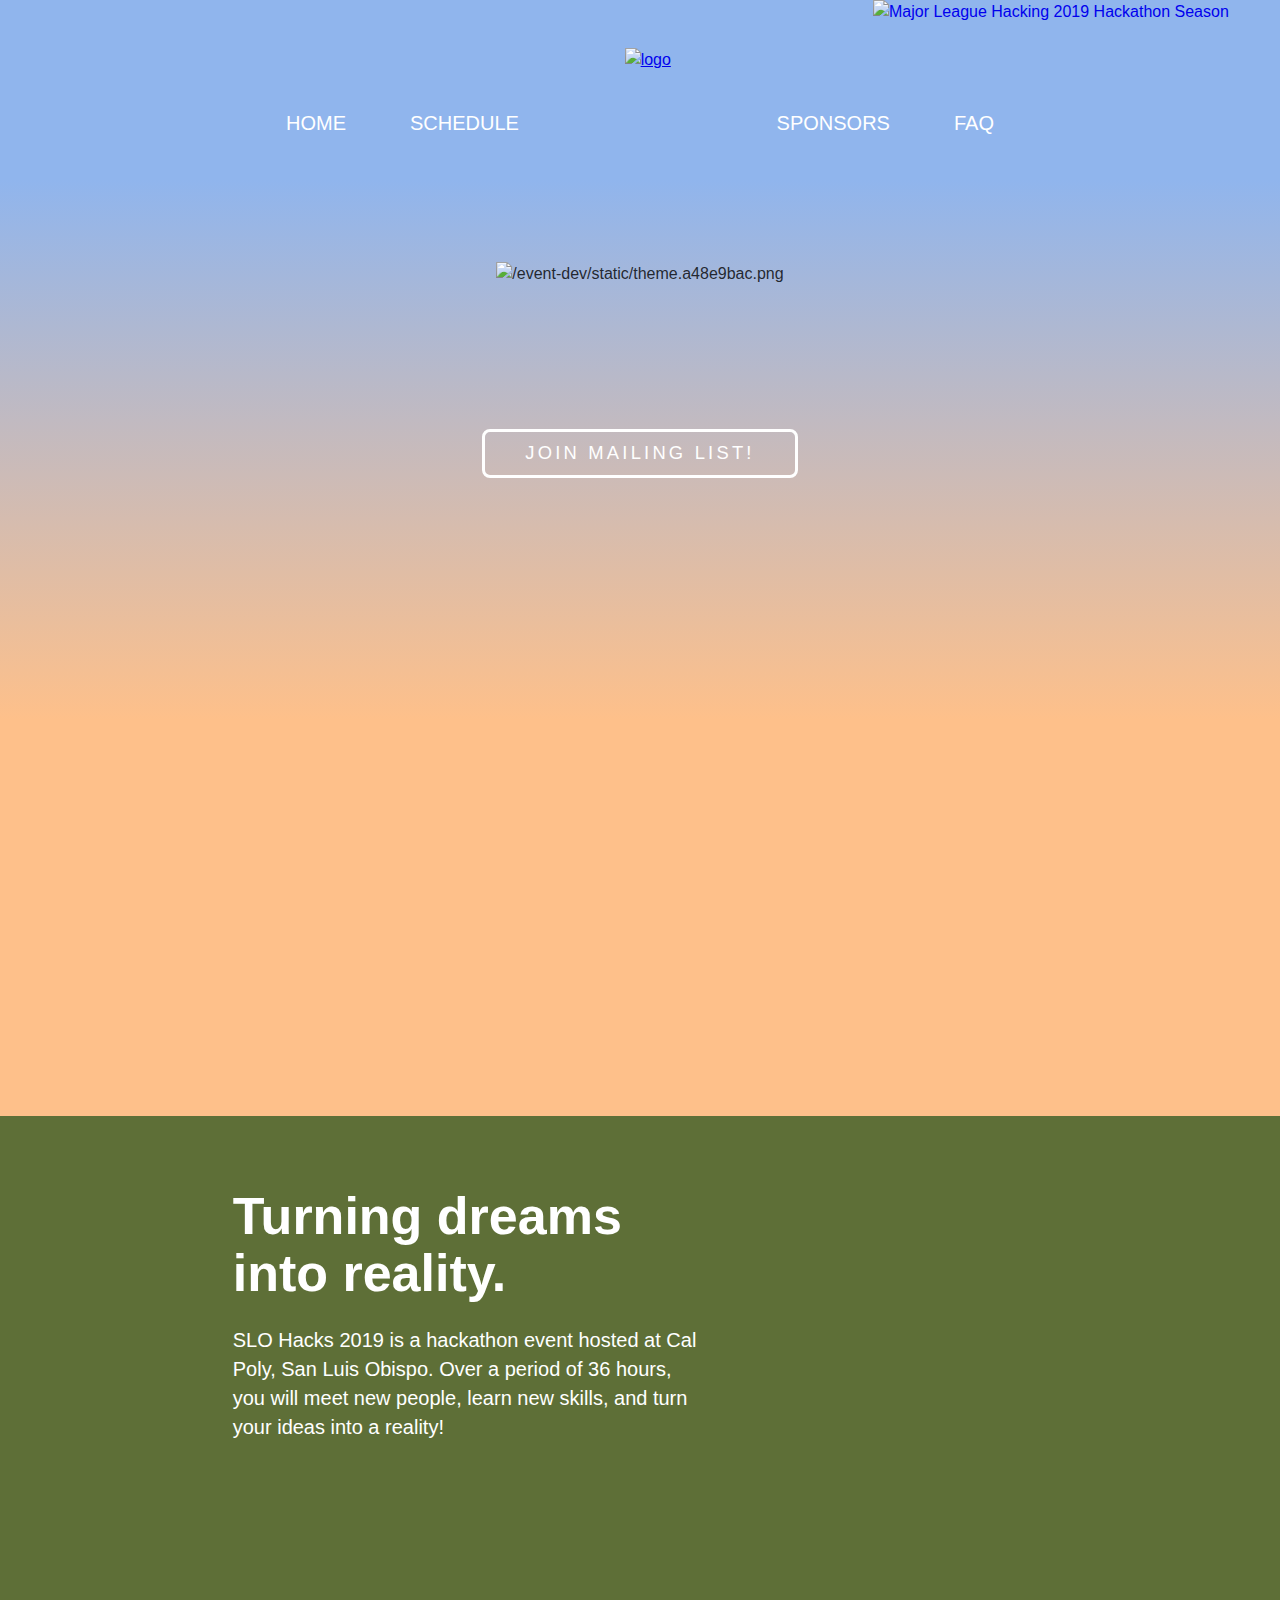
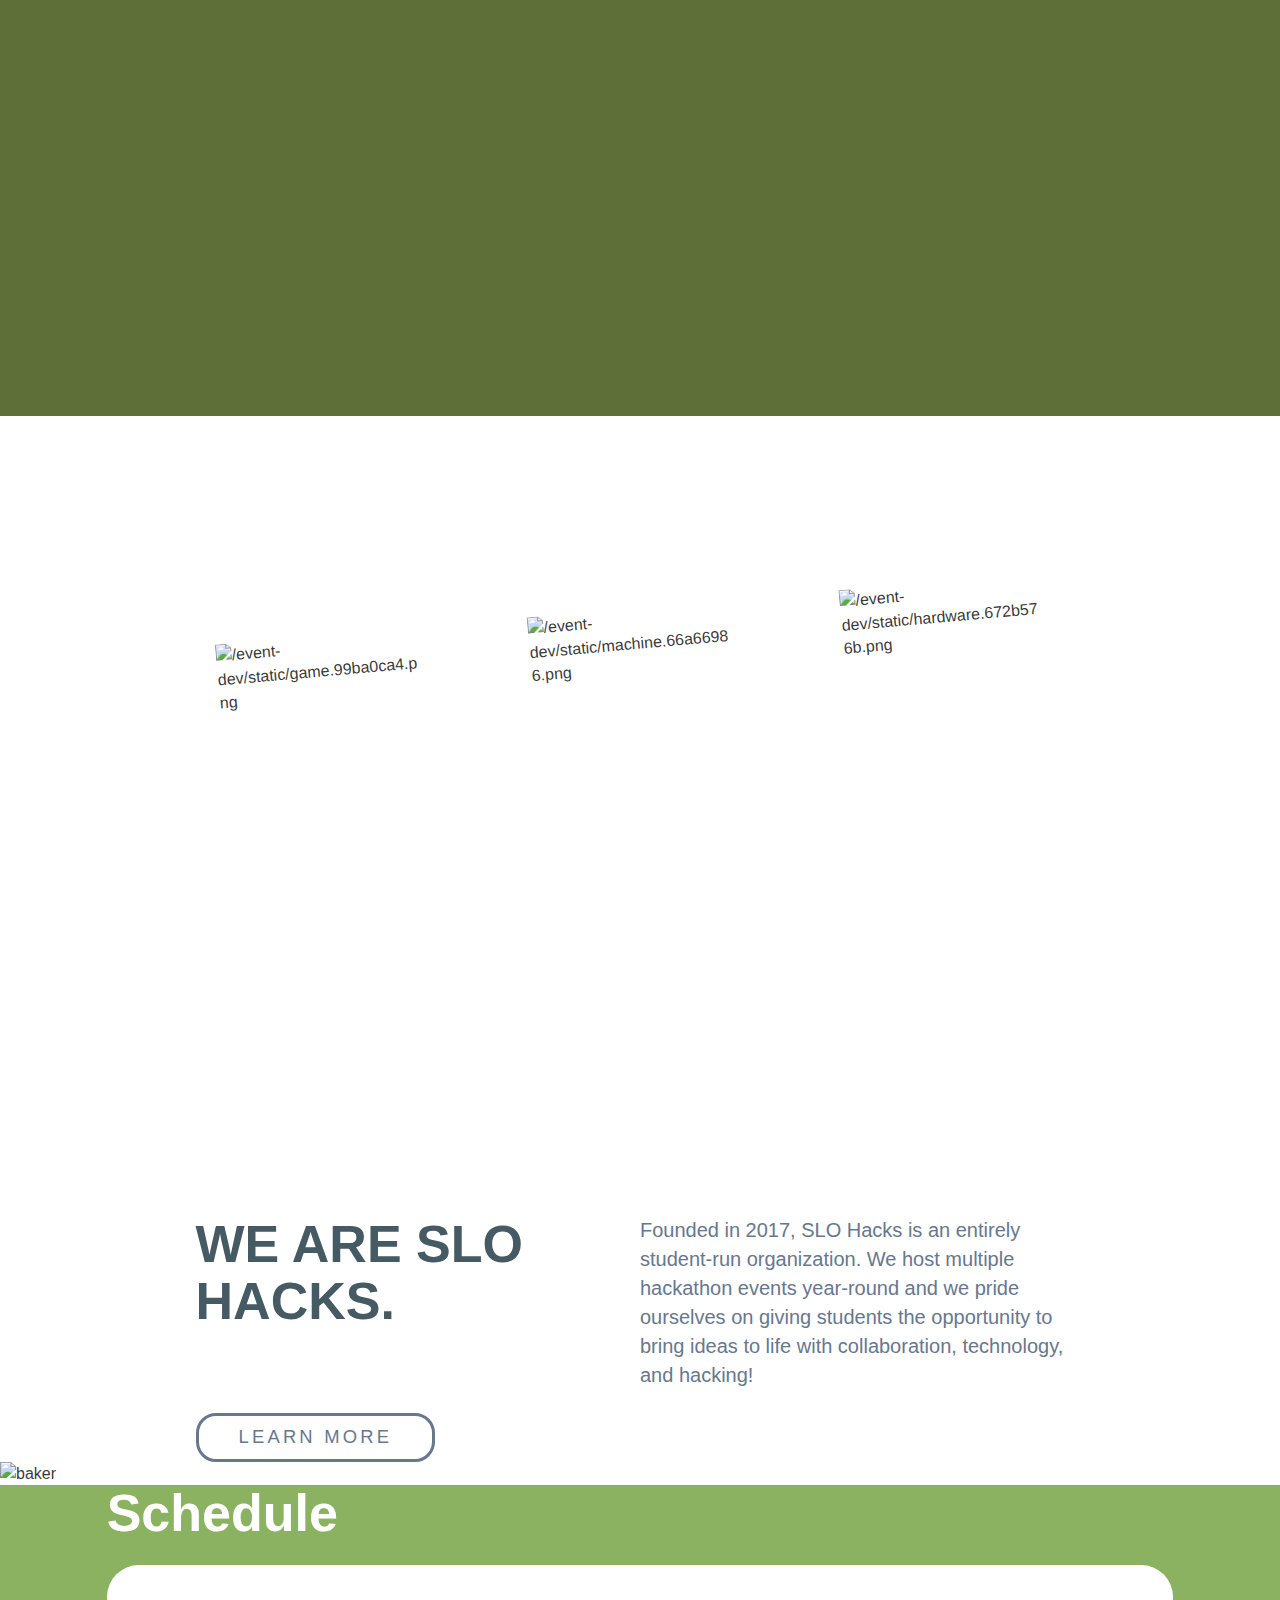
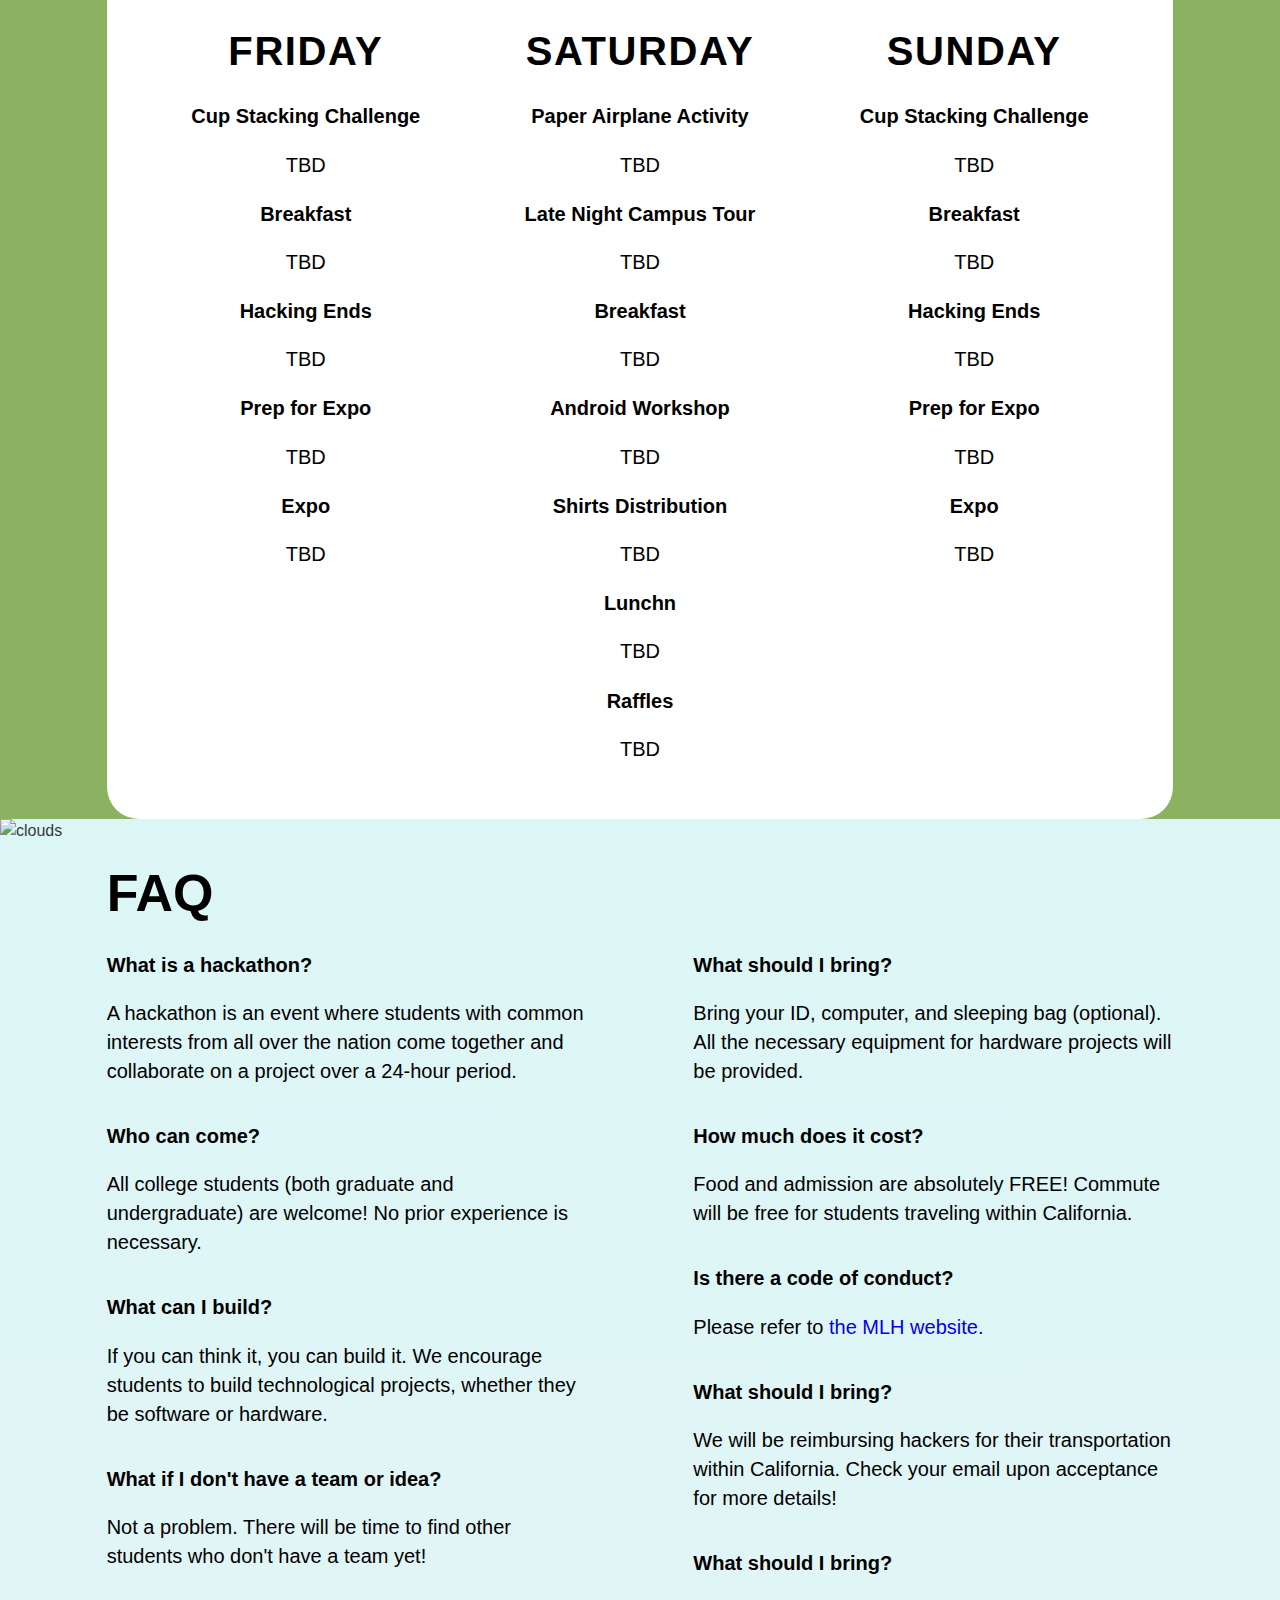
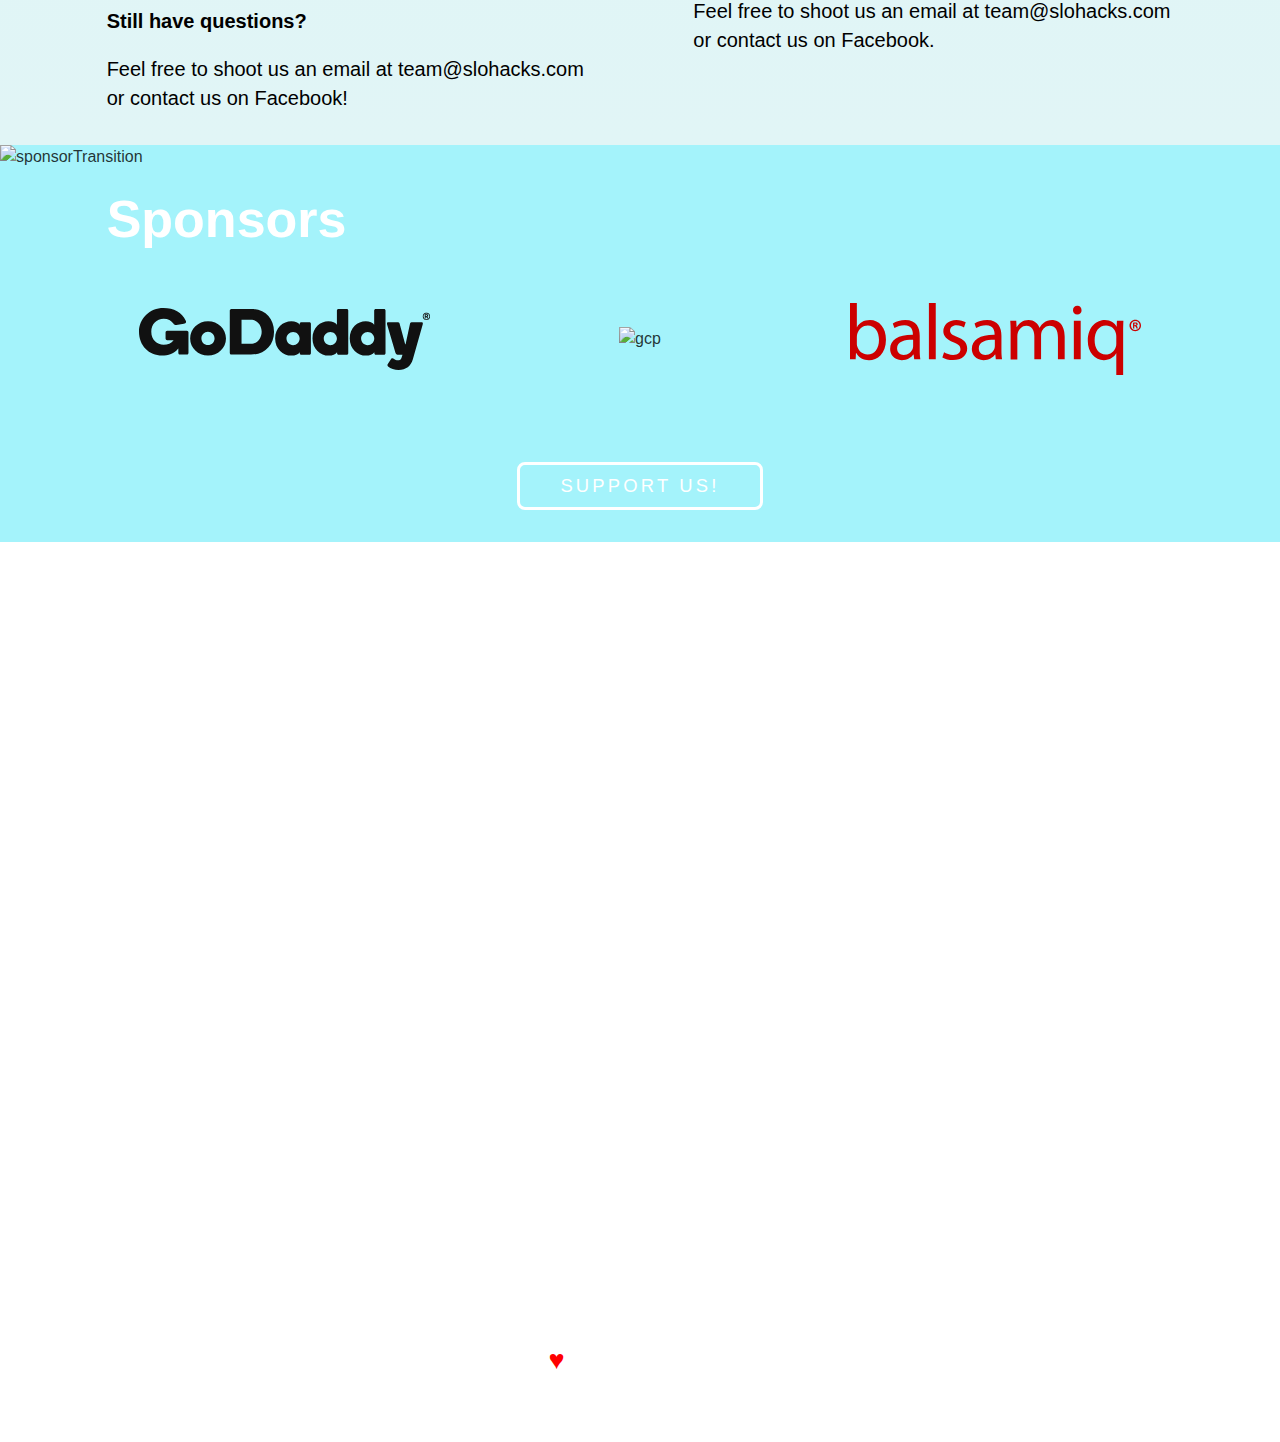
==== commit 10e99e40: "Updates" ====
--- a/index.html
+++ b/index.html
@@ -1 +1 @@
-<!DOCTYPE html><html><head><meta charSet="utf-8"/><meta http-equiv="x-ua-compatible" content="ie=edge"/><meta name="viewport" content="width=device-width, initial-scale=1, shrink-to-fit=no"/><link rel="preload" href="/event-dev/component---src-layouts-index-jsx-b72fbde27e36da0aee24.js" as="script"/><link rel="preload" href="/event-dev/component---src-pages-index-jsx-6fb3354c3d78d4c5a994.js" as="script"/><link rel="preload" href="/event-dev/path---index-a0e39f21c11f6a62c5ab.js" as="script"/><link rel="preload" href="/event-dev/app-0e405e600616283369bf.js" as="script"/><link rel="preload" href="/event-dev/commons-17278949ed19a0a97c86.js" as="script"/><style id="typography.js">html{font-family:sans-serif;-ms-text-size-adjust:100%;-webkit-text-size-adjust:100%}body{margin:0}article,aside,details,figcaption,figure,footer,header,main,menu,nav,section,summary{display:block}audio,canvas,progress,video{display:inline-block}audio:not([controls]){display:none;height:0}progress{vertical-align:baseline}[hidden],template{display:none}a{background-color:transparent;-webkit-text-decoration-skip:objects}a:active,a:hover{outline-width:0}abbr[title]{border-bottom:none;text-decoration:underline;text-decoration:underline dotted}b,strong{font-weight:inherit;font-weight:bolder}dfn{font-style:italic}h1{font-size:2em;margin:.67em 0}mark{background-color:#ff0;color:#000}small{font-size:80%}sub,sup{font-size:75%;line-height:0;position:relative;vertical-align:baseline}sub{bottom:-.25em}sup{top:-.5em}img{border-style:none}svg:not(:root){overflow:hidden}code,kbd,pre,samp{font-family:monospace,monospace;font-size:1em}figure{margin:1em 40px}hr{box-sizing:content-box;height:0;overflow:visible}button,input,optgroup,select,textarea{font:inherit;margin:0}optgroup{font-weight:700}button,input{overflow:visible}button,select{text-transform:none}[type=reset],[type=submit],button,html [type=button]{-webkit-appearance:button}[type=button]::-moz-focus-inner,[type=reset]::-moz-focus-inner,[type=submit]::-moz-focus-inner,button::-moz-focus-inner{border-style:none;padding:0}[type=button]:-moz-focusring,[type=reset]:-moz-focusring,[type=submit]:-moz-focusring,button:-moz-focusring{outline:1px dotted ButtonText}fieldset{border:1px solid silver;margin:0 2px;padding:.35em .625em .75em}legend{box-sizing:border-box;color:inherit;display:table;max-width:100%;padding:0;white-space:normal}textarea{overflow:auto}[type=checkbox],[type=radio]{box-sizing:border-box;padding:0}[type=number]::-webkit-inner-spin-button,[type=number]::-webkit-outer-spin-button{height:auto}[type=search]{-webkit-appearance:textfield;outline-offset:-2px}[type=search]::-webkit-search-cancel-button,[type=search]::-webkit-search-decoration{-webkit-appearance:none}::-webkit-input-placeholder{color:inherit;opacity:.54}::-webkit-file-upload-button{-webkit-appearance:button;font:inherit}html{font:100%/1.45 'Brandon Grotesque','Helvetica Neue','Helvetica',sans-serif;box-sizing:border-box;overflow-y:scroll;}*{box-sizing:inherit;}*:before{box-sizing:inherit;}*:after{box-sizing:inherit;}body{color:hsla(0,0%,0%,0.8);font-family:'Brandon Grotesque','Helvetica Neue','Helvetica',sans-serif;font-weight:normal;word-wrap:break-word;font-kerning:normal;-moz-font-feature-settings:"kern", "liga", "clig", "calt";-ms-font-feature-settings:"kern", "liga", "clig", "calt";-webkit-font-feature-settings:"kern", "liga", "clig", "calt";font-feature-settings:"kern", "liga", "clig", "calt";}img{max-width:100%;margin-left:0;margin-right:0;margin-top:0;padding-bottom:0;padding-left:0;padding-right:0;padding-top:0;margin-bottom:1.45rem;}h1{margin-left:0;margin-right:0;margin-top:0;padding-bottom:0;padding-left:0;padding-right:0;padding-top:0;margin-bottom:1.45rem;color:#465A64;font-family:'Brandon Grotesque','Helvetica Neue','Helvetica',sans-serif;font-weight:bold;text-rendering:optimizeLegibility;font-size:2rem;line-height:1.1;}h2{margin-left:0;margin-right:0;margin-top:0;padding-bottom:0;padding-left:0;padding-right:0;padding-top:0;margin-bottom:1.45rem;color:#465A64;font-family:'Brandon Grotesque','Helvetica Neue','Helvetica',sans-serif;font-weight:bold;text-rendering:optimizeLegibility;font-size:1.51572rem;line-height:1.1;}h3{margin-left:0;margin-right:0;margin-top:0;padding-bottom:0;padding-left:0;padding-right:0;padding-top:0;margin-bottom:1.45rem;color:#465A64;font-family:'Brandon Grotesque','Helvetica Neue','Helvetica',sans-serif;font-weight:bold;text-rendering:optimizeLegibility;font-size:1.31951rem;line-height:1.1;}h4{margin-left:0;margin-right:0;margin-top:0;padding-bottom:0;padding-left:0;padding-right:0;padding-top:0;margin-bottom:1.45rem;color:#465A64;font-family:'Brandon Grotesque','Helvetica Neue','Helvetica',sans-serif;font-weight:bold;text-rendering:optimizeLegibility;font-size:1rem;line-height:1.1;}h5{margin-left:0;margin-right:0;margin-top:0;padding-bottom:0;padding-left:0;padding-right:0;padding-top:0;margin-bottom:1.45rem;color:#465A64;font-family:'Brandon Grotesque','Helvetica Neue','Helvetica',sans-serif;font-weight:bold;text-rendering:optimizeLegibility;font-size:0.87055rem;line-height:1.1;}h6{margin-left:0;margin-right:0;margin-top:0;padding-bottom:0;padding-left:0;padding-right:0;padding-top:0;margin-bottom:1.45rem;color:#465A64;font-family:'Brandon Grotesque','Helvetica Neue','Helvetica',sans-serif;font-weight:bold;text-rendering:optimizeLegibility;font-size:0.81225rem;line-height:1.1;}hgroup{margin-left:0;margin-right:0;margin-top:0;padding-bottom:0;padding-left:0;padding-right:0;padding-top:0;margin-bottom:1.45rem;}ul{margin-left:1.45rem;margin-right:0;margin-top:0;padding-bottom:0;padding-left:0;padding-right:0;padding-top:0;margin-bottom:1.45rem;list-style-position:outside;list-style-image:none;}ol{margin-left:1.45rem;margin-right:0;margin-top:0;padding-bottom:0;padding-left:0;padding-right:0;padding-top:0;margin-bottom:1.45rem;list-style-position:outside;list-style-image:none;}dl{margin-left:0;margin-right:0;margin-top:0;padding-bottom:0;padding-left:0;padding-right:0;padding-top:0;margin-bottom:1.45rem;}dd{margin-left:0;margin-right:0;margin-top:0;padding-bottom:0;padding-left:0;padding-right:0;padding-top:0;margin-bottom:1.45rem;}p{margin-left:0;margin-right:0;margin-top:0;padding-bottom:0;padding-left:0;padding-right:0;padding-top:0;margin-bottom:1.45rem;}figure{margin-left:0;margin-right:0;margin-top:0;padding-bottom:0;padding-left:0;padding-right:0;padding-top:0;margin-bottom:1.45rem;}pre{margin-left:0;margin-right:0;margin-top:0;padding-bottom:0;padding-left:0;padding-right:0;padding-top:0;margin-bottom:1.45rem;font-size:0.85rem;line-height:1.45rem;}table{margin-left:0;margin-right:0;margin-top:0;padding-bottom:0;padding-left:0;padding-right:0;padding-top:0;margin-bottom:1.45rem;font-size:1rem;line-height:1.45rem;border-collapse:collapse;width:100%;}fieldset{margin-left:0;margin-right:0;margin-top:0;padding-bottom:0;padding-left:0;padding-right:0;padding-top:0;margin-bottom:1.45rem;}blockquote{margin-left:1.45rem;margin-right:1.45rem;margin-top:0;padding-bottom:0;padding-left:0;padding-right:0;padding-top:0;margin-bottom:1.45rem;}form{margin-left:0;margin-right:0;margin-top:0;padding-bottom:0;padding-left:0;padding-right:0;padding-top:0;margin-bottom:1.45rem;}noscript{margin-left:0;margin-right:0;margin-top:0;padding-bottom:0;padding-left:0;padding-right:0;padding-top:0;margin-bottom:1.45rem;}iframe{margin-left:0;margin-right:0;margin-top:0;padding-bottom:0;padding-left:0;padding-right:0;padding-top:0;margin-bottom:1.45rem;}hr{margin-left:0;margin-right:0;margin-top:0;padding-bottom:0;padding-left:0;padding-right:0;padding-top:0;margin-bottom:calc(1.45rem - 1px);background:hsla(0,0%,0%,0.2);border:none;height:1px;}address{margin-left:0;margin-right:0;margin-top:0;padding-bottom:0;padding-left:0;padding-right:0;padding-top:0;margin-bottom:1.45rem;}b{font-weight:bold;}strong{font-weight:bold;}dt{font-weight:bold;}th{font-weight:bold;}li{margin-bottom:calc(1.45rem / 2);}ol li{padding-left:0;}ul li{padding-left:0;}li > ol{margin-left:1.45rem;margin-bottom:calc(1.45rem / 2);margin-top:calc(1.45rem / 2);}li > ul{margin-left:1.45rem;margin-bottom:calc(1.45rem / 2);margin-top:calc(1.45rem / 2);}blockquote *:last-child{margin-bottom:0;}li *:last-child{margin-bottom:0;}p *:last-child{margin-bottom:0;}li > p{margin-bottom:calc(1.45rem / 2);}code{font-size:0.85rem;line-height:1.45rem;}kbd{font-size:0.85rem;line-height:1.45rem;}samp{font-size:0.85rem;line-height:1.45rem;}abbr{border-bottom:1px dotted hsla(0,0%,0%,0.5);cursor:help;}acronym{border-bottom:1px dotted hsla(0,0%,0%,0.5);cursor:help;}abbr[title]{border-bottom:1px dotted hsla(0,0%,0%,0.5);cursor:help;text-decoration:none;}thead{text-align:left;}td,th{text-align:left;border-bottom:1px solid hsla(0,0%,0%,0.12);font-feature-settings:"tnum";-moz-font-feature-settings:"tnum";-ms-font-feature-settings:"tnum";-webkit-font-feature-settings:"tnum";padding-left:0.96667rem;padding-right:0.96667rem;padding-top:0.725rem;padding-bottom:calc(0.725rem - 1px);}th:first-child,td:first-child{padding-left:0;}th:last-child,td:last-child{padding-right:0;}</style><title data-react-helmet="true">SLO Hacks</title><meta data-react-helmet="true" name="description" content="SLO Hacks"/><meta data-react-helmet="true" name="keywords" content="san luis obispo, cal poly, hackathon, coding, software, competition"/><meta data-react-helmet="true" name="theme-color" content="#FFFFFF"/><style id="gatsby-inlined-css">@font-face{font-family:\../assets/fonts/UGO COLOR;src:url(/event-dev/static/UGO-COLOR.40f204da.eot);src:url(/event-dev/static/UGO-COLOR.40f204da.eot?#iefix) format("embedded-opentype"),url(/event-dev/static/UGO-COLOR.e59ee098.woff) format("woff"),url(/event-dev/static/UGO-COLOR.8373f332.ttf) format("truetype");font-weight:400;font-style:normal}@font-face{font-family:Brandon Grotesque;src:url(/event-dev/static/BrandonGrotesque-Medium.a24bfe8e.eot);src:url(/event-dev/static/BrandonGrotesque-Medium.a24bfe8e.eot?#iefix) format("embedded-opentype"),url(/event-dev/static/BrandonGrotesque-Medium.920c11f3.woff) format("woff"),url(/event-dev/static/BrandonGrotesque-Medium.ef4fddb0.ttf) format("truetype");font-weight:500;font-style:normal}@font-face{font-family:Brandon Grotesque;src:url(/event-dev/static/BrandonGrotesque-Black.3114b5b0.eot);src:url(/event-dev/static/BrandonGrotesque-Black.3114b5b0.eot?#iefix) format("embedded-opentype"),url(/event-dev/static/BrandonGrotesque-Black.33bc2fdf.woff) format("woff"),url(/event-dev/static/BrandonGrotesque-Black.3bebd53c.ttf) format("truetype");font-weight:900;font-style:normal}@font-face{font-family:Brandon Grotesque;src:url(/event-dev/static/BrandonGrotesque-Bold.25ca70ac.eot);src:url(/event-dev/static/BrandonGrotesque-Bold.25ca70ac.eot?#iefix) format("embedded-opentype"),url(/event-dev/static/BrandonGrotesque-Bold.1ad8d40b.woff) format("woff"),url(/event-dev/static/BrandonGrotesque-Bold.0b59275f.ttf) format("truetype");font-weight:700;font-style:normal}@font-face{font-family:Brandon Grotesque;src:url(/event-dev/static/BrandonGrotesque-RegularItalic.9ed4f864.eot);src:url(/event-dev/static/BrandonGrotesque-RegularItalic.9ed4f864.eot?#iefix) format("embedded-opentype"),url(/event-dev/static/BrandonGrotesque-RegularItalic.10cc8d87.woff) format("woff"),url(/event-dev/static/BrandonGrotesque-RegularItalic.ba6abfdd.ttf) format("truetype");font-weight:400;font-style:italic}@font-face{font-family:Brandon Grotesque;src:url(/event-dev/static/BrandonGrotesque-MediumItalic.e5a84753.eot);src:url(/event-dev/static/BrandonGrotesque-MediumItalic.e5a84753.eot?#iefix) format("embedded-opentype"),url(/event-dev/static/BrandonGrotesque-MediumItalic.0eff8582.woff) format("woff"),url(/event-dev/static/BrandonGrotesque-MediumItalic.32fdf003.ttf) format("truetype");font-weight:500;font-style:italic}@font-face{font-family:Brandon Grotesque;src:url(/event-dev/static/BrandonGrotesque-LightItalic.d799d398.eot);src:url(/event-dev/static/BrandonGrotesque-LightItalic.d799d398.eot?#iefix) format("embedded-opentype"),url(/event-dev/static/BrandonGrotesque-LightItalic.c74c045f.woff) format("woff"),url(/event-dev/static/BrandonGrotesque-LightItalic.48365373.ttf) format("truetype");font-weight:300;font-style:italic}@font-face{font-family:Brandon Grotesque;src:url(/event-dev/static/BrandonGrotesque-ThinItalic.2e45beaa.eot);src:url(/event-dev/static/BrandonGrotesque-ThinItalic.2e45beaa.eot?#iefix) format("embedded-opentype"),url(/event-dev/static/BrandonGrotesque-ThinItalic.a71f8742.woff) format("woff"),url(/event-dev/static/BrandonGrotesque-ThinItalic.eb2d3e41.ttf) format("truetype");font-weight:100;font-style:italic}@font-face{font-family:Brandon Grotesque;src:url(/event-dev/static/BrandonGrotesque-BoldItalic.cb56c624.eot);src:url(/event-dev/static/BrandonGrotesque-BoldItalic.cb56c624.eot?#iefix) format("embedded-opentype"),url(/event-dev/static/BrandonGrotesque-BoldItalic.59d9de4a.woff) format("woff"),url(/event-dev/static/BrandonGrotesque-BoldItalic.e66c2ccf.ttf) format("truetype");font-weight:700;font-style:italic}@font-face{font-family:Brandon Grotesque;src:url(/event-dev/static/BrandonGrotesque-Regular.065b98c6.eot);src:url(/event-dev/static/BrandonGrotesque-Regular.065b98c6.eot?#iefix) format("embedded-opentype"),url(/event-dev/static/BrandonGrotesque-Regular.013a89eb.woff) format("woff"),url(/event-dev/static/BrandonGrotesque-Regular.aba7d125.ttf) format("truetype");font-weight:400;font-style:normal}@font-face{font-family:Brandon Grotesque;src:url(/event-dev/static/BrandonGrotesque-BlackItalic.f72917be.eot);src:url(/event-dev/static/BrandonGrotesque-BlackItalic.f72917be.eot?#iefix) format("embedded-opentype"),url(/event-dev/static/BrandonGrotesque-BlackItalic.fa9f6ac0.woff) format("woff"),url(/event-dev/static/BrandonGrotesque-BlackItalic.acf34045.ttf) format("truetype");font-weight:900;font-style:italic}@font-face{font-family:Brandon Grotesque;src:url(/event-dev/static/BrandonGrotesque-Thin.71ddba22.eot);src:url(/event-dev/static/BrandonGrotesque-Thin.71ddba22.eot?#iefix) format("embedded-opentype"),url(/event-dev/static/BrandonGrotesque-Thin.2de6b3e4.woff) format("woff"),url(/event-dev/static/BrandonGrotesque-Thin.db853969.ttf) format("truetype");font-weight:100;font-style:normal}@font-face{font-family:Brandon Grotesque;src:url(/event-dev/static/BrandonGrotesque-Light.9e65c2c4.eot);src:url(/event-dev/static/BrandonGrotesque-Light.9e65c2c4.eot?#iefix) format("embedded-opentype"),url(/event-dev/static/BrandonGrotesque-Light.152bdc29.woff) format("woff"),url(/event-dev/static/BrandonGrotesque-Light.e4fcb109.ttf) format("truetype");font-weight:300;font-style:normal}.src-components----Hero-module---hero---388-5{grid-area:hero;background-image:url(/event-dev/static/hills.3cdcf8b5.png),linear-gradient(#90b5ed 20vh,#fec08a 80vh);background-size:100% auto;background-repeat:no-repeat;background-position:bottom;height:100vh;position:relative}@media screen and (min-width:992px){.src-components----Hero-module---hero---388-5{height:124vh}}.src-components----Hero-module---heroContainer---3iX3Z{display:-ms-grid;display:grid;-ms-grid-columns:1fr 10fr 1fr;grid-template-columns:1fr 10fr 1fr;grid-template-areas:". heroNav ." ". heroContent ." ". heroButton ."}.src-components----Hero-module---heroNav---3lUtN{padding-top:3rem;display:-ms-grid;display:grid;grid-template-areas:". navLogo .";grid-area:heroNav}@media screen and (min-width:992px){.src-components----Hero-module---heroNav---3lUtN{grid-template-areas:"navLeft navLogo navRight"}.src-components----Hero-module---heroNav---3lUtN .src-components----Hero-module---navLeft---35UxK,.src-components----Hero-module---heroNav---3lUtN .src-components----Hero-module---navRight---1ikox{display:-ms-flexbox;display:flex}}.src-components----Hero-module---navLeft---35UxK{display:none;-ms-flex-direction:row;flex-direction:row;grid-area:navLeft;-ms-flex-align:center;align-items:center;-ms-flex-pack:end;justify-content:flex-end}.src-components----Hero-module---navRight---1ikox{display:none;-ms-flex-direction:row;flex-direction:row;grid-area:navRight;-ms-flex-align:center;align-items:center}.src-components----Hero-module---heroLink---1Cnlk{text-decoration:none;text-transform:uppercase;font-family:Brandon Grotesque,sans-serif;font-size:1.25rem;color:#fff;padding:2rem}.src-components----Hero-module---heroLogo---1S1hA{grid-area:navLogo;display:-ms-flexbox;display:flex;-ms-flex-pack:center;justify-content:center}.src-components----Hero-module---heroLogo---1S1hA img{display:block;width:auto;max-width:none;height:8rem}.src-components----Hero-module---heroContent---2GPOp{grid-area:heroContent;display:-ms-flexbox;display:flex;margin-top:7vh;-ms-flex-align:center;align-items:center;-ms-flex-direction:column;flex-direction:column}.src-components----Hero-module---heroTheme---3sTtT{display:-ms-flexbox;display:flex;-ms-flex-pack:center;justify-content:center}.src-components----Hero-module---heroTheme---3sTtT img{display:block;width:auto;max-width:none;height:9rem}.src-components----Hero-module---heroButtonContainer---3dpP4{grid-area:heroButton;display:-ms-flexbox;display:flex;-ms-flex-pack:center;justify-content:center}.src-components----Hero-module---heroButton---3-Jo1{font-size:1.15rem;background:transparent;display:inline-block;text-align:center;vertical-align:middle;padding:.5rem 2.5rem;font-weight:500;border-radius:.5rem;text-transform:uppercase;letter-spacing:.2rem;cursor:pointer;color:#fff;border:3px solid #fff;transition:.25s ease-in-out}.src-components----Hero-module---heroButton---3-Jo1:hover{background:#fff;color:#000}.src-components----Hero-module---banner---1Mo8Y img{position:absolute;width:auto;height:15vh;margin-right:5vw;top:0;right:0}@media screen and (min-width:992px){.src-components----Hero-module---banner---1Mo8Y img{height:30vh;margin-right:4vw}}.src-components----About-module---about---pMLcS{grid-area:about;background-color:#626e3e;height:100%}.src-components----About-module---aboutContainer---216cn{margin-top:0;background-image:url(/event-dev/static/trees.85be08fc.png);background-position-x:10%;background-position-y:center;background-size:auto 100%;background-repeat:none;height:100vh;display:-ms-grid;display:grid;-ms-grid-columns:2fr 8fr 2fr;grid-template-columns:2fr 8fr 2fr;grid-template-areas:". aboutContent ."}@media screen and (min-width:580px){.src-components----About-module---aboutContainer---216cn{background-image:url(/event-dev/static/trees-between.493d1244.png)}}@media screen and (min-width:880px){.src-components----About-module---aboutContainer---216cn{background-position-x:10%;background-image:url(/event-dev/static/trees.85be08fc.png);background-size:contain;background-position:50%;background-repeat:no-repeat;-ms-grid-columns:2fr 4fr 5fr;grid-template-columns:2fr 4fr 5fr}}.src-components----About-module---aboutContent---36P0Y{grid-area:aboutContent;padding-top:8vh}.src-components----About-module---aboutContent---36P0Y h1{color:#fff}.src-components----About-module---aboutContent---36P0Y p{color:#fff;font-size:1.25rem}.src-components----About-module---aboutHeader---38-aY{grid-area:aboutHeader;height:auto;font-size:3.25rem}.src-components----Tracks-module---tracks---RRfF0{display:-ms-grid;display:grid;grid-area:tracks;-ms-grid-columns:1fr 10fr 1fr;grid-template-columns:1fr 10fr 1fr;grid-row-gap:2rem;grid-template-areas:". trackHeader ." ". track .";background-image:url(/event-dev/static/tracksBlur.089149bc.png);background-position-x:20%;background-size:cover;padding:2em 0}.src-components----Tracks-module---track---1sW9p{grid-area:track;display:-ms-flexbox;display:flex;-ms-flex-direction:column;flex-direction:column}.src-components----Tracks-module---trackHeader---1jHxA{color:#fff;font-size:3.25rem;grid-area:trackHeader}.src-components----Tracks-module---trackContainer---1ce7n{padding:1rem}.src-components----Tracks-module---trackContainer---1ce7n p{font-size:1.25rem}.src-components----Tracks-module---track---1sW9p h2:first-of-type{margin-bottom:0}.src-components----Tracks-module---trackImageContainer---1TzQm{text-align:center}.src-components----Tracks-module---image---hAvV0{width:40%;padding:1rem}@media screen and (min-width:992px){.src-components----Tracks-module---tracks---RRfF0{background-image:url(/event-dev/static/tracks.bae0e662.png);background-size:contain;-ms-transform:rotate(-10deg);transform:rotate(-5deg);padding:3rem 0}.src-components----Tracks-module---track---1sW9p{-ms-flex-direction:row;flex-direction:row;-ms-flex-pack:justify;justify-content:space-between}.src-components----Tracks-module---trackContainer---1ce7n{width:30%}.src-components----Tracks-module---trackImageContainer---1TzQm{text-align:left}}.src-components----History-module---history---Bn49B{margin-top:9rem;grid-area:history}.src-components----History-module---historyContainer---3XyVH{display:-ms-grid;display:grid;-ms-grid-columns:1fr 10fr 1fr;grid-template-columns:1fr 10fr 1fr;grid-template-areas:". historyHeader ." ". historyText ." ". historyButton ."}.src-components----History-module---historyHeader---2OdTF{grid-area:historyHeader}.src-components----History-module---historyHeader---2OdTF h1{font-size:3.25rem;text-transform:uppercase}.src-components----History-module---historyText---2jWN3{grid-area:historyText;text-align:left}.src-components----History-module---historyText---2jWN3 p{font-size:1.25rem;color:#67778e}.src-components----History-module---historyButtonContainer---36njD{grid-area:historyButton}.src-components----History-module---historyButton---3_tYI{font-size:1.15rem;color:#67778e;border:3px solid #67778e;background:transparent;display:inline-block;text-align:center;vertical-align:middle;padding:.5rem 2.5rem;font-weight:500;border-radius:1.25rem;text-transform:uppercase;letter-spacing:.2rem;cursor:pointer;transition:.25s ease-in-out}.src-components----History-module---historyButton---3_tYI:hover{background-color:#67778e;color:#fff}@media screen and (min-width:992px){.src-components----History-module---historyContainer---3XyVH{display:-ms-grid;display:grid;-ms-grid-columns:1fr 5fr 5fr 1fr;grid-template-columns:1fr 5fr 5fr 1fr;grid-template-areas:". historyHeader historyText ." ". historyButton . ."}}.src-components----Baker-module---baker---3uK1O{display:-ms-flexbox;display:flex;grid-area:baker}.src-components----Baker-module---baker_image---2UGlI{height:auto;-ms-flex-item-align:center;-ms-grid-row-align:center;align-self:center;margin-bottom:0}.src-components----Schedule-module---schedule---3LZPQ{display:-ms-grid;display:grid;-ms-grid-columns:1fr 10fr 1fr;grid-template-columns:1fr 10fr 1fr;grid-template-areas:". scheduleHeader ." ". scheduleWrapper ." "bottomGrass bottomGrass bottomGrass";grid-area:schedule;background-color:#8bb261}.src-components----Schedule-module---scheduleWrapper---2ulcX{display:-ms-grid;display:grid;-ms-grid-columns:1fr 10fr 1fr;grid-template-columns:1fr 10fr 1fr;grid-template-areas:". friday ." ". saturday ." ". sunday .";grid-area:scheduleWrapper;background-color:#fff;border-radius:2rem}.src-components----Schedule-module---saturday---MqW8f{grid-area:saturday}.src-components----Schedule-module---friday---3BWx_{grid-area:friday}.src-components----Schedule-module---sunday---3rDK4{grid-area:sunday}.src-components----Schedule-module---dayHeader---1XJkB{font-size:2.5rem;font-weight:700;color:#000;letter-spacing:.1rem;text-transform:uppercase;margin-bottom:0;text-align:center;padding:2rem}.src-components----Schedule-module---bottomGrass_image---3qdlN{grid-area:bottomGrass}.src-components----Schedule-module---scheduleHeader---i4UzZ{font-size:3.25rem;color:#fff;grid-area:scheduleHeader}@media screen and (min-width:992px){.src-components----Schedule-module---scheduleWrapper---2ulcX{grid-row-gap:2rem;-ms-grid-columns:4fr 4fr 4fr;grid-template-columns:4fr 4fr 4fr;grid-template-areas:"friday saturday sunday";padding:2rem;text-align:center}}.src-components----FAQ-module---faq---m2j0G{display:-ms-grid;display:grid;-ms-grid-columns:1fr 10fr 1fr;grid-template-columns:1fr 10fr 1fr;grid-template-areas:"clouds clouds clouds" ". faqHeader ." ". faqWrapper .";grid-area:faq;background:linear-gradient(0deg,#e1f5f6,#dcf6f6)}.src-components----FAQ-module---faqWrapper---2kOJr{display:-ms-flexbox;display:flex;-ms-flex-direction:column;flex-direction:column;grid-area:faqWrapper}.src-components----FAQ-module---faqHeader---lWhyR{grid-area:faqHeader;color:#000;font-size:3.25rem}.src-components----FAQ-module---question---aPMtP{padding:.5rem 0}.src-components----FAQ-module---question---aPMtP a{text-decoration:none}.src-components----FAQ-module---cloud_image---13buG{grid-area:clouds}@media screen and (min-width:992px){.src-components----FAQ-module---faqSection---2_GyA{width:45%}.src-components----FAQ-module---faqWrapper---2kOJr{-ms-flex-direction:row;flex-direction:row;-ms-flex-pack:justify;justify-content:space-between}}.src-components----SponsorLogos-module---sponsorLogos---1lcUF{display:-ms-grid;display:grid;-ms-grid-columns:1fr;grid-template-columns:1fr}.src-components----SponsorLogos-module---silver---2SkU5{display:-ms-flexbox;display:flex;padding:2rem;-ms-flex-item-align:center;align-self:center;justify-self:center}@media screen and (min-width:992px){.src-components----SponsorLogos-module---sponsorLogos---1lcUF{-ms-grid-columns:1fr 1fr 1fr;grid-template-columns:1fr 1fr 1fr}}.src-components----Sponsor-module---sponsor---D1vnr{display:-ms-grid;display:grid;grid-area:sponsor;-ms-grid-columns:1fr 10fr 1fr;grid-template-columns:1fr 10fr 1fr;grid-template-areas:"sponsorTransition sponsorTransition sponsorTransition" ". sponsorHeader ." ". sponsorContainer ." ". sponsorButton .";background:linear-gradient(#b3f1f9 80vh,#7dd8f4)}.src-components----Sponsor-module---sponsorHeader---2XBo_{grid-area:sponsorHeader;font-size:3.25rem;color:#fff}.src-components----Sponsor-module---sponsorButtonWrapper---TZdR_{margin:0 auto;padding:2em}.src-components----Sponsor-module---sponsorButton---2_PQB{font-size:1.15rem;background:transparent;display:inline-block;text-align:center;vertical-align:middle;padding:.5rem 2.5rem;font-weight:500;border-radius:.5rem;text-transform:uppercase;letter-spacing:.2rem;cursor:pointer;color:#fff;border:3px solid #fff;transition:.25s ease-in-out}.src-components----Sponsor-module---sponsorButton---2_PQB:hover{background:#fff;color:#000}.src-components----Sponsor-module---sponsorContainer---1Bjqp{grid-area:sponsorContainer;display:-ms-flexbox;display:flex;-ms-flex-direction:column;flex-direction:column}.src-components----Sponsor-module---sponsorTransition_image---2fuQY{grid-area:sponsorTransition}.src-components-common----Footer-module---footer---1EyaW{grid-area:footer;display:-ms-flexbox;display:flex;-ms-flex-direction:column;flex-direction:column;-ms-flex-align:center;align-items:center}.src-components-common----Footer-module---footer__text---2Uuty{color:#fff;margin-left:.05rem;text-align:center;font-size:3vh}.src-components-common----Footer-module---footer__heart---2buMn{font-size:100%;color:red}.src-components-common----Footer-module---footer__social---1r1Cd{display:-ms-flexbox;display:flex;-ms-flex-direction:row;flex-direction:row;-ms-flex-pack:center;justify-content:center;-ms-flex-align:center;align-items:center;-ms-flex-line-pack:center;align-content:center}.src-components-common----Footer-module---footer__row---2Rn9y{display:-ms-flexbox;display:flex;-ms-flex-align:center;align-items:center;-ms-flex-pack:center;justify-content:center}.src-components-common----Footer-module---footer__icon---1V-8u{margin:0;height:5rem}.src-components-common----Footer-module---footer__twitter---1kf-_{margin-bottom:1rem}.src-components----CTA-module---cta---2J6zR{grid-area:cta;background-image:url(/event-dev/static/beach.5a6e8e0f.png);background-size:cover;background-repeat:no-repeat}.src-components----CTA-module---ctaContainer---2dBtF{height:100vh;position:relative;display:-ms-flexbox;display:flex;-ms-flex-pack:center;justify-content:center;-ms-flex-line-pack:center;align-content:center}.src-components----CTA-module---footerContainer---ESSwz{position:absolute;bottom:0}.src-pages----index-module---layout---1tgzZ{display:-ms-grid;display:grid;-ms-grid-columns:1fr 10fr 1fr;grid-template-columns:1fr 10fr 1fr;grid-template-areas:"hero hero hero" "about about about" "tracks tracks tracks" "history history history" "baker baker baker" "schedule schedule schedule" "faq faq faq" "sponsor sponsor sponsor" "cta cta cta"}@media screen and (min-width:992px){.src-pages----index-module---layout---1tgzZ{display:-ms-grid;display:grid;-ms-grid-columns:1fr 10fr 1fr;grid-template-columns:1fr 10fr 1fr;grid-template-areas:"hero hero hero" "about about about" ". tracks ." ". history ." "baker baker baker" "schedule schedule schedule" "faq faq faq" "sponsor sponsor sponsor" "cta cta cta"}}</style></head><body><div id="___gatsby"><div data-reactroot=""><div><div class="src-pages----index-module---layout---1tgzZ"><div id="hero" class="src-components----Hero-module---hero---388-5"><section class="src-components----Hero-module---heroContainer---3iX3Z"><div class="src-components----Hero-module---heroNav---3lUtN"><div class="src-components----Hero-module---navLeft---35UxK"><a class="src-components----Hero-module---heroLink---1Cnlk" href="#hero">Home</a><a class="src-components----Hero-module---heroLink---1Cnlk" href="#schedule">Schedule</a></div><div class="src-components----Hero-module---heroLogo---1S1hA"><a href="https://www.slohacks.com"><img src="/event-dev/static/logo-white.9a0ff8b1.png" alt="logo"/></a></div><div class="src-components----Hero-module---navRight---1ikox"><a class="src-components----Hero-module---heroLink---1Cnlk" href="#sponsors">Sponsors</a><a class="src-components----Hero-module---heroLink---1Cnlk" href="#faq">FAQ</a></div></div><div class="src-components----Hero-module---heroContent---2GPOp"><div class="src-components----Hero-module---heroTheme---3sTtT"><img src="/event-dev/static/theme.3b4ac690.png" alt="/event-dev/static/theme.3b4ac690.png"/></div><div class="src-components----Hero-module---heroButtonContainer---3dpP4"><a rel="noopener noreferrer" href="http://eepurl.com/c0M_rj" target="_blank"><button class="src-components----Hero-module---heroButton---3-Jo1">Join mailing list!</button></a></div></div></section><a class="src-components----Hero-module---banner---1Mo8Y" rel="noopener noreferrer" href="https://mlh.io/seasons/na-2019/events?utm_source=na-hackathon&amp;utm_medium=TrustBadge&amp;utm_campaign=2019-season&amp;utm_content=black" target="_blank"><img src="https://s3.amazonaws.com/logged-assets/trust-badge/2019/mlh-trust-badge-2019-black.svg" alt="Major League Hacking 2019 Hackathon Season"/></a></div><div class="src-components----About-module---about---pMLcS"><section class="src-components----About-module---aboutContainer---216cn"><div class="src-components----About-module---aboutContent---36P0Y"><h1 class="src-components----About-module---aboutHeader---38-aY">Turning dreams into reality.</h1><p>SLO Hacks 2019 is a hackathon event hosted at Cal Poly, San Luis Obispo. Over a period of 36 hours, you will meet new people, learn new skills, and turn your ideas into a reality!</p></div></section></div><div class="src-components----Tracks-module---tracks---RRfF0"><h1 class="src-components----Tracks-module---trackHeader---1jHxA">Technical Tracks</h1><div class="src-components----Tracks-module---track---1sW9p"><div class="src-components----Tracks-module---trackContainer---1ce7n"><div class="src-components----Tracks-module---trackImageContainer---1TzQm"><img class="src-components----Tracks-module---image---hAvV0" src="/event-dev/static/game.44a2e677.png" alt="/event-dev/static/game.44a2e677.png"/></div><h2 style="font-size:2rem;color:white">Game</h2><h2 style="font-size:2rem;color:white">Design</h2><p style="color:white">A hackathon is an event, typically lasting several days, in which a large number of people meet to engage in collaborative computer programming.</p></div><div class="src-components----Tracks-module---trackContainer---1ce7n"><div class="src-components----Tracks-module---trackImageContainer---1TzQm"><img class="src-components----Tracks-module---image---hAvV0" src="/event-dev/static/machine.e7843d71.png" alt="/event-dev/static/machine.e7843d71.png"/></div><h2 style="font-size:2rem;color:white">AI + Machine</h2><h2 style="font-size:2rem;color:white">Learning</h2><p style="color:white">A hackathon is an event, typically lasting several days, in which a large number of people meet to engage in collaborative computer programming.</p></div><div class="src-components----Tracks-module---trackContainer---1ce7n"><div class="src-components----Tracks-module---trackImageContainer---1TzQm"><img class="src-components----Tracks-module---image---hAvV0" src="/event-dev/static/hardware.3a7fc7ec.png" alt="/event-dev/static/hardware.3a7fc7ec.png"/></div><h2 style="font-size:2rem;color:white">IoT +</h2><h2 style="font-size:2rem;color:white">Hardware</h2><p style="color:white">A hackathon is an event, typically lasting several days, in which a large number of people meet to engage in collaborative computer programming.</p></div></div></div><div class="src-components----History-module---history---Bn49B"><section class="src-components----History-module---historyContainer---3XyVH"><div class="src-components----History-module---historyHeader---2OdTF"><h1>We Are SLO Hacks.</h1></div><div class="src-components----History-module---historyText---2jWN3"><p>Founded in 2017, SLO Hacks is an entirely student-run organization. We host multiple hackathon events year-round and we pride ourselves on giving students the opportunity to bring ideas to life with collaboration, technology, and hacking!</p></div><div class="src-components----History-module---historyButtonContainer---36njD"><a rel="noopener noreferrer" href="https://slohacks.com/club" target="_blank"><button class="src-components----History-module---historyButton---3_tYI">Learn More</button></a></div></section></div><div class="src-components----Baker-module---baker---3uK1O"><img class="src-components----Baker-module---baker_image---2UGlI" src="/event-dev/static/baker.41491214.png" alt="baker"/></div><div class="src-components----Schedule-module---schedule---3LZPQ"><h1 id="schedule" class="src-components----Schedule-module---scheduleHeader---i4UzZ">Schedule</h1><div class="src-components----Schedule-module---scheduleWrapper---2ulcX"><div class="src-components----Schedule-module---friday---3BWx_"><section><h2 class="src-components----Schedule-module---dayHeader---1XJkB">Friday</h2><div><h2 style="font-size:1.25rem;color:black">Cup Stacking Challenge</h2><p style="font-size:1.25rem;color:black">TBD</p></div><div><h2 style="font-size:1.25rem;color:black">Breakfast</h2><p style="font-size:1.25rem;color:black">TBD</p></div><div><h2 style="font-size:1.25rem;color:black">Hacking Ends</h2><p style="font-size:1.25rem;color:black">TBD</p></div><div><h2 style="font-size:1.25rem;color:black">Prep for Expo</h2><p style="font-size:1.25rem;color:black">TBD</p></div><div><h2 style="font-size:1.25rem;color:black">Expo</h2><p style="font-size:1.25rem;color:black">TBD</p></div></section></div><div class="src-components----Schedule-module---saturday---MqW8f"><section><h2 class="src-components----Schedule-module---dayHeader---1XJkB">Saturday</h2><div><h2 style="font-size:1.25rem;color:black">Paper Airplane Activity</h2><p style="font-size:1.25rem;color:black">TBD</p></div><div><h2 style="font-size:1.25rem;color:black">Late Night Campus Tour</h2><p style="font-size:1.25rem;color:black">TBD</p></div><div><h2 style="font-size:1.25rem;color:black">Breakfast</h2><p style="font-size:1.25rem;color:black">TBD</p></div><div><h2 style="font-size:1.25rem;color:black">Android Workshop</h2><p style="font-size:1.25rem;color:black">TBD</p></div><div><h2 style="font-size:1.25rem;color:black">Shirts Distribution</h2><p style="font-size:1.25rem;color:black">TBD</p></div><div><h2 style="font-size:1.25rem;color:black">Lunchn</h2><p style="font-size:1.25rem;color:black">TBD</p></div><div><h2 style="font-size:1.25rem;color:black">Raffles</h2><p style="font-size:1.25rem;color:black">TBD</p></div></section></div><div class="src-components----Schedule-module---sunday---3rDK4"><section><h2 class="src-components----Schedule-module---dayHeader---1XJkB">Sunday</h2><div><h2 style="font-size:1.25rem;color:black">Cup Stacking Challenge</h2><p style="font-size:1.25rem;color:black">TBD</p></div><div><h2 style="font-size:1.25rem;color:black">Breakfast</h2><p style="font-size:1.25rem;color:black">TBD</p></div><div><h2 style="font-size:1.25rem;color:black">Hacking Ends</h2><p style="font-size:1.25rem;color:black">TBD</p></div><div><h2 style="font-size:1.25rem;color:black">Prep for Expo</h2><p style="font-size:1.25rem;color:black">TBD</p></div><div><h2 style="font-size:1.25rem;color:black">Expo</h2><p style="font-size:1.25rem;color:black">TBD</p></div></section></div></div></div><div class="src-components----FAQ-module---faq---m2j0G"><h1 id="faq" class="src-components----FAQ-module---faqHeader---lWhyR">FAQ</h1><div class="src-components----FAQ-module---faqWrapper---2kOJr"><section class="src-components----FAQ-module---faqSection---2_GyA"><div class="src-components----FAQ-module---question---aPMtP"><h2 style="font-size:1.25rem;color:black">What is a hackathon?</h2><p style="font-size:1.25rem;color:black">A hackathon is an event where students with common interests from all over the nation come together and collaborate on a project over a 24-hour period.</p></div><div class="src-components----FAQ-module---question---aPMtP"><h2 style="font-size:1.25rem;color:black">Who can come?</h2><p style="font-size:1.25rem;color:black">All college students (both graduate and undergraduate) are welcome! No prior experience is necessary.</p></div><div class="src-components----FAQ-module---question---aPMtP"><h2 style="font-size:1.25rem;color:black">What can I build?</h2><p style="font-size:1.25rem;color:black">If you can think it, you can build it. We encourage students to build technological projects, whether they be software or hardware.</p></div><div class="src-components----FAQ-module---question---aPMtP"><h2 style="font-size:1.25rem;color:black">What if I don&#x27;t have a team or idea?</h2><p style="font-size:1.25rem;color:black">Not a problem. There will be time to find other students who don&#x27;t have a team yet!</p></div><div class="src-components----FAQ-module---question---aPMtP"><h2 style="font-size:1.25rem;color:black">Still have questions?</h2><p style="font-size:1.25rem;color:black">Feel free to shoot us an email at team@slohacks.com or contact us on Facebook!</p></div></section><section class="src-components----FAQ-module---faqSection---2_GyA"><div class="src-components----FAQ-module---question---aPMtP"><h2 style="font-size:1.25rem;color:black">What should I bring?</h2><p style="font-size:1.25rem;color:black">Bring your ID, computer, and sleeping bag (optional). All the necessary equipment for hardware projects will be provided.</p></div><div class="src-components----FAQ-module---question---aPMtP"><h2 style="font-size:1.25rem;color:black">How much does it cost?</h2><p style="font-size:1.25rem;color:black">Food and admission are absolutely FREE! Commute will be free for students traveling within California.</p></div><div class="src-components----FAQ-module---question---aPMtP"><h2 style="font-size:1.25rem;color:black">Is there a code of conduct?</h2><p style="font-size:1.25rem;color:black">Please refer to <a rel="noopener noreferrer" href="https://static.mlh.io/docs/mlh-code-of-conduct.pdf" target="_blank"> the MLH website.</a></p></div><div class="src-components----FAQ-module---question---aPMtP"><h2 style="font-size:1.25rem;color:black">What should I bring?</h2><p style="font-size:1.25rem;color:black">We will be reimbursing hackers for their transportation within California. Check your email upon acceptance for more details!</p></div><div class="src-components----FAQ-module---question---aPMtP"><h2 style="font-size:1.25rem;color:black">What should I bring?</h2><p style="font-size:1.25rem;color:black">Feel free to shoot us an email at team@slohacks.com or contact us on Facebook.</p></div></section></div><img class="src-components----FAQ-module---cloud_image---13buG" src="/event-dev/static/clouds.8d17bf7e.png" alt="clouds"/></div><div class="src-components----Sponsor-module---sponsor---D1vnr"><section class="src-components----Sponsor-module---sponsorContainer---1Bjqp"><h1 id="sponsors" class="src-components----Sponsor-module---sponsorHeader---2XBo_">Sponsors</h1><div><div class="src-components----SponsorLogos-module---sponsorLogos---1lcUF"><img class="src-components----SponsorLogos-module---silver---2SkU5" src="[data-uri]" alt="godaddy"/><img class="src-components----SponsorLogos-module---silver---2SkU5" src="/event-dev/static/gcp.8827188a.svg" alt="gcp"/><img class="src-components----SponsorLogos-module---silver---2SkU5" src="[data-uri]" alt="balsamiq"/></div></div><div class="src-components----Sponsor-module---sponsorButtonWrapper---TZdR_"><a rel="noopener noreferrer" href="/event-dev/static/slo-hacks-sponsorship-packet.6a7a01b7.pdf" target="_blank"><button class="src-components----Sponsor-module---sponsorButton---2_PQB" color="#FFF">Support us!</button></a></div></section><img class="src-components----Sponsor-module---sponsorTransition_image---2fuQY" src="/event-dev/static/sponsorBkgd.1b1898b8.png" alt="sponsorTransition"/></div><div class="src-components----CTA-module---cta---2J6zR"><section class="src-components----CTA-module---ctaContainer---2dBtF"><section class="src-components----CTA-module---footerContainer---ESSwz"><div><div class="src-components-common----Footer-module---footer---1EyaW"><div class="src-components-common----Footer-module---footer__social---1r1Cd"><div><a rel="noopener" href="mailto:team@slohacks.com" target="_blank"><img class="src-components-common----Footer-module---footer__icon---1V-8u" src="[data-uri]"/></a></div><div><a rel="noopener" href="https://facebook.com/slohacks" target="_blank"><img class="src-components-common----Footer-module---footer__icon---1V-8u" src="[data-uri]"/></a></div><div><a rel="noopener" href="https://twitter.com/slohacks" target="_blank"><img class="src-components-common----Footer-module---footer__icon---1V-8u src-components-common----Footer-module---footer__twitter---1kf-_" src="[data-uri]"/></a></div><div><a rel="noopener" href="https://instagram.com/slo_hacks" target="_blank"><img class="src-components-common----Footer-module---footer__icon---1V-8u" src="[data-uri]"/></a></div></div><div class="src-components-common----Footer-module---footer__text---2Uuty"><p>Made with <span class="src-components-common----Footer-module---footer__heart---2buMn">♥</span> by the SLO Hacks Team<br/><span>© SLO Hacks 2018</span></p></div></div></div></section></section></div></div></div></div></div><script id="webpack-manifest">/*<![CDATA[*/window.webpackManifest={"231608221292675":"app-0e405e600616283369bf.js","183328146348521":"component---src-pages-404-jsx-38cd7a15be72a1308160.js","213534597649335":"component---src-pages-index-jsx-6fb3354c3d78d4c5a994.js","60335399758886":"path----557518bd178906f8d58a.js","254022195166212":"path---404-a0e39f21c11f6a62c5ab.js","142629428675168":"path---index-a0e39f21c11f6a62c5ab.js","178698757827068":"path---404-html-a0e39f21c11f6a62c5ab.js","79611799117203":"component---src-layouts-index-jsx-b72fbde27e36da0aee24.js"}/*]]>*/</script><script>/*<![CDATA[*/["/event-dev/commons-17278949ed19a0a97c86.js","/event-dev/app-0e405e600616283369bf.js","/event-dev/path---index-a0e39f21c11f6a62c5ab.js","/event-dev/component---src-pages-index-jsx-6fb3354c3d78d4c5a994.js","/event-dev/component---src-layouts-index-jsx-b72fbde27e36da0aee24.js"].forEach(function(s){document.write('<script src="'+s+'" defer></'+'script>')})/*]]>*/</script></body></html>+<!DOCTYPE html><html><head><meta charSet="utf-8"/><meta http-equiv="x-ua-compatible" content="ie=edge"/><meta name="viewport" content="width=device-width, initial-scale=1, shrink-to-fit=no"/><link rel="preload" href="/event-dev/component---src-layouts-index-jsx-b72fbde27e36da0aee24.js" as="script"/><link rel="preload" href="/event-dev/component---src-pages-index-jsx-0ed679e3f6eef7304d70.js" as="script"/><link rel="preload" href="/event-dev/path---index-a0e39f21c11f6a62c5ab.js" as="script"/><link rel="preload" href="/event-dev/app-0e405e600616283369bf.js" as="script"/><link rel="preload" href="/event-dev/commons-17278949ed19a0a97c86.js" as="script"/><style id="typography.js">html{font-family:sans-serif;-ms-text-size-adjust:100%;-webkit-text-size-adjust:100%}body{margin:0}article,aside,details,figcaption,figure,footer,header,main,menu,nav,section,summary{display:block}audio,canvas,progress,video{display:inline-block}audio:not([controls]){display:none;height:0}progress{vertical-align:baseline}[hidden],template{display:none}a{background-color:transparent;-webkit-text-decoration-skip:objects}a:active,a:hover{outline-width:0}abbr[title]{border-bottom:none;text-decoration:underline;text-decoration:underline dotted}b,strong{font-weight:inherit;font-weight:bolder}dfn{font-style:italic}h1{font-size:2em;margin:.67em 0}mark{background-color:#ff0;color:#000}small{font-size:80%}sub,sup{font-size:75%;line-height:0;position:relative;vertical-align:baseline}sub{bottom:-.25em}sup{top:-.5em}img{border-style:none}svg:not(:root){overflow:hidden}code,kbd,pre,samp{font-family:monospace,monospace;font-size:1em}figure{margin:1em 40px}hr{box-sizing:content-box;height:0;overflow:visible}button,input,optgroup,select,textarea{font:inherit;margin:0}optgroup{font-weight:700}button,input{overflow:visible}button,select{text-transform:none}[type=reset],[type=submit],button,html [type=button]{-webkit-appearance:button}[type=button]::-moz-focus-inner,[type=reset]::-moz-focus-inner,[type=submit]::-moz-focus-inner,button::-moz-focus-inner{border-style:none;padding:0}[type=button]:-moz-focusring,[type=reset]:-moz-focusring,[type=submit]:-moz-focusring,button:-moz-focusring{outline:1px dotted ButtonText}fieldset{border:1px solid silver;margin:0 2px;padding:.35em .625em .75em}legend{box-sizing:border-box;color:inherit;display:table;max-width:100%;padding:0;white-space:normal}textarea{overflow:auto}[type=checkbox],[type=radio]{box-sizing:border-box;padding:0}[type=number]::-webkit-inner-spin-button,[type=number]::-webkit-outer-spin-button{height:auto}[type=search]{-webkit-appearance:textfield;outline-offset:-2px}[type=search]::-webkit-search-cancel-button,[type=search]::-webkit-search-decoration{-webkit-appearance:none}::-webkit-input-placeholder{color:inherit;opacity:.54}::-webkit-file-upload-button{-webkit-appearance:button;font:inherit}html{font:100%/1.45 'Brandon Grotesque','Helvetica Neue','Helvetica',sans-serif;box-sizing:border-box;overflow-y:scroll;}*{box-sizing:inherit;}*:before{box-sizing:inherit;}*:after{box-sizing:inherit;}body{color:hsla(0,0%,0%,0.8);font-family:'Brandon Grotesque','Helvetica Neue','Helvetica',sans-serif;font-weight:normal;word-wrap:break-word;font-kerning:normal;-moz-font-feature-settings:"kern", "liga", "clig", "calt";-ms-font-feature-settings:"kern", "liga", "clig", "calt";-webkit-font-feature-settings:"kern", "liga", "clig", "calt";font-feature-settings:"kern", "liga", "clig", "calt";}img{max-width:100%;margin-left:0;margin-right:0;margin-top:0;padding-bottom:0;padding-left:0;padding-right:0;padding-top:0;margin-bottom:1.45rem;}h1{margin-left:0;margin-right:0;margin-top:0;padding-bottom:0;padding-left:0;padding-right:0;padding-top:0;margin-bottom:1.45rem;color:#465A64;font-family:'Brandon Grotesque','Helvetica Neue','Helvetica',sans-serif;font-weight:bold;text-rendering:optimizeLegibility;font-size:2rem;line-height:1.1;}h2{margin-left:0;margin-right:0;margin-top:0;padding-bottom:0;padding-left:0;padding-right:0;padding-top:0;margin-bottom:1.45rem;color:#465A64;font-family:'Brandon Grotesque','Helvetica Neue','Helvetica',sans-serif;font-weight:bold;text-rendering:optimizeLegibility;font-size:1.51572rem;line-height:1.1;}h3{margin-left:0;margin-right:0;margin-top:0;padding-bottom:0;padding-left:0;padding-right:0;padding-top:0;margin-bottom:1.45rem;color:#465A64;font-family:'Brandon Grotesque','Helvetica Neue','Helvetica',sans-serif;font-weight:bold;text-rendering:optimizeLegibility;font-size:1.31951rem;line-height:1.1;}h4{margin-left:0;margin-right:0;margin-top:0;padding-bottom:0;padding-left:0;padding-right:0;padding-top:0;margin-bottom:1.45rem;color:#465A64;font-family:'Brandon Grotesque','Helvetica Neue','Helvetica',sans-serif;font-weight:bold;text-rendering:optimizeLegibility;font-size:1rem;line-height:1.1;}h5{margin-left:0;margin-right:0;margin-top:0;padding-bottom:0;padding-left:0;padding-right:0;padding-top:0;margin-bottom:1.45rem;color:#465A64;font-family:'Brandon Grotesque','Helvetica Neue','Helvetica',sans-serif;font-weight:bold;text-rendering:optimizeLegibility;font-size:0.87055rem;line-height:1.1;}h6{margin-left:0;margin-right:0;margin-top:0;padding-bottom:0;padding-left:0;padding-right:0;padding-top:0;margin-bottom:1.45rem;color:#465A64;font-family:'Brandon Grotesque','Helvetica Neue','Helvetica',sans-serif;font-weight:bold;text-rendering:optimizeLegibility;font-size:0.81225rem;line-height:1.1;}hgroup{margin-left:0;margin-right:0;margin-top:0;padding-bottom:0;padding-left:0;padding-right:0;padding-top:0;margin-bottom:1.45rem;}ul{margin-left:1.45rem;margin-right:0;margin-top:0;padding-bottom:0;padding-left:0;padding-right:0;padding-top:0;margin-bottom:1.45rem;list-style-position:outside;list-style-image:none;}ol{margin-left:1.45rem;margin-right:0;margin-top:0;padding-bottom:0;padding-left:0;padding-right:0;padding-top:0;margin-bottom:1.45rem;list-style-position:outside;list-style-image:none;}dl{margin-left:0;margin-right:0;margin-top:0;padding-bottom:0;padding-left:0;padding-right:0;padding-top:0;margin-bottom:1.45rem;}dd{margin-left:0;margin-right:0;margin-top:0;padding-bottom:0;padding-left:0;padding-right:0;padding-top:0;margin-bottom:1.45rem;}p{margin-left:0;margin-right:0;margin-top:0;padding-bottom:0;padding-left:0;padding-right:0;padding-top:0;margin-bottom:1.45rem;}figure{margin-left:0;margin-right:0;margin-top:0;padding-bottom:0;padding-left:0;padding-right:0;padding-top:0;margin-bottom:1.45rem;}pre{margin-left:0;margin-right:0;margin-top:0;padding-bottom:0;padding-left:0;padding-right:0;padding-top:0;margin-bottom:1.45rem;font-size:0.85rem;line-height:1.45rem;}table{margin-left:0;margin-right:0;margin-top:0;padding-bottom:0;padding-left:0;padding-right:0;padding-top:0;margin-bottom:1.45rem;font-size:1rem;line-height:1.45rem;border-collapse:collapse;width:100%;}fieldset{margin-left:0;margin-right:0;margin-top:0;padding-bottom:0;padding-left:0;padding-right:0;padding-top:0;margin-bottom:1.45rem;}blockquote{margin-left:1.45rem;margin-right:1.45rem;margin-top:0;padding-bottom:0;padding-left:0;padding-right:0;padding-top:0;margin-bottom:1.45rem;}form{margin-left:0;margin-right:0;margin-top:0;padding-bottom:0;padding-left:0;padding-right:0;padding-top:0;margin-bottom:1.45rem;}noscript{margin-left:0;margin-right:0;margin-top:0;padding-bottom:0;padding-left:0;padding-right:0;padding-top:0;margin-bottom:1.45rem;}iframe{margin-left:0;margin-right:0;margin-top:0;padding-bottom:0;padding-left:0;padding-right:0;padding-top:0;margin-bottom:1.45rem;}hr{margin-left:0;margin-right:0;margin-top:0;padding-bottom:0;padding-left:0;padding-right:0;padding-top:0;margin-bottom:calc(1.45rem - 1px);background:hsla(0,0%,0%,0.2);border:none;height:1px;}address{margin-left:0;margin-right:0;margin-top:0;padding-bottom:0;padding-left:0;padding-right:0;padding-top:0;margin-bottom:1.45rem;}b{font-weight:bold;}strong{font-weight:bold;}dt{font-weight:bold;}th{font-weight:bold;}li{margin-bottom:calc(1.45rem / 2);}ol li{padding-left:0;}ul li{padding-left:0;}li > ol{margin-left:1.45rem;margin-bottom:calc(1.45rem / 2);margin-top:calc(1.45rem / 2);}li > ul{margin-left:1.45rem;margin-bottom:calc(1.45rem / 2);margin-top:calc(1.45rem / 2);}blockquote *:last-child{margin-bottom:0;}li *:last-child{margin-bottom:0;}p *:last-child{margin-bottom:0;}li > p{margin-bottom:calc(1.45rem / 2);}code{font-size:0.85rem;line-height:1.45rem;}kbd{font-size:0.85rem;line-height:1.45rem;}samp{font-size:0.85rem;line-height:1.45rem;}abbr{border-bottom:1px dotted hsla(0,0%,0%,0.5);cursor:help;}acronym{border-bottom:1px dotted hsla(0,0%,0%,0.5);cursor:help;}abbr[title]{border-bottom:1px dotted hsla(0,0%,0%,0.5);cursor:help;text-decoration:none;}thead{text-align:left;}td,th{text-align:left;border-bottom:1px solid hsla(0,0%,0%,0.12);font-feature-settings:"tnum";-moz-font-feature-settings:"tnum";-ms-font-feature-settings:"tnum";-webkit-font-feature-settings:"tnum";padding-left:0.96667rem;padding-right:0.96667rem;padding-top:0.725rem;padding-bottom:calc(0.725rem - 1px);}th:first-child,td:first-child{padding-left:0;}th:last-child,td:last-child{padding-right:0;}</style><title data-react-helmet="true">SLO Hacks</title><meta data-react-helmet="true" name="description" content="SLO Hacks"/><meta data-react-helmet="true" name="keywords" content="san luis obispo, cal poly, hackathon, coding, software, competition"/><meta data-react-helmet="true" name="theme-color" content="#FFFFFF"/><style id="gatsby-inlined-css">@font-face{font-family:\../assets/fonts/UGO COLOR;src:url(/event-dev/static/UGO-COLOR.40f204da.eot);src:url(/event-dev/static/UGO-COLOR.40f204da.eot?#iefix) format("embedded-opentype"),url(/event-dev/static/UGO-COLOR.e59ee098.woff) format("woff"),url(/event-dev/static/UGO-COLOR.8373f332.ttf) format("truetype");font-weight:400;font-style:normal}@font-face{font-family:Brandon Grotesque;src:url(/event-dev/static/BrandonGrotesque-Medium.a24bfe8e.eot);src:url(/event-dev/static/BrandonGrotesque-Medium.a24bfe8e.eot?#iefix) format("embedded-opentype"),url(/event-dev/static/BrandonGrotesque-Medium.920c11f3.woff) format("woff"),url(/event-dev/static/BrandonGrotesque-Medium.ef4fddb0.ttf) format("truetype");font-weight:500;font-style:normal}@font-face{font-family:Brandon Grotesque;src:url(/event-dev/static/BrandonGrotesque-Black.3114b5b0.eot);src:url(/event-dev/static/BrandonGrotesque-Black.3114b5b0.eot?#iefix) format("embedded-opentype"),url(/event-dev/static/BrandonGrotesque-Black.33bc2fdf.woff) format("woff"),url(/event-dev/static/BrandonGrotesque-Black.3bebd53c.ttf) format("truetype");font-weight:900;font-style:normal}@font-face{font-family:Brandon Grotesque;src:url(/event-dev/static/BrandonGrotesque-Bold.25ca70ac.eot);src:url(/event-dev/static/BrandonGrotesque-Bold.25ca70ac.eot?#iefix) format("embedded-opentype"),url(/event-dev/static/BrandonGrotesque-Bold.1ad8d40b.woff) format("woff"),url(/event-dev/static/BrandonGrotesque-Bold.0b59275f.ttf) format("truetype");font-weight:700;font-style:normal}@font-face{font-family:Brandon Grotesque;src:url(/event-dev/static/BrandonGrotesque-RegularItalic.9ed4f864.eot);src:url(/event-dev/static/BrandonGrotesque-RegularItalic.9ed4f864.eot?#iefix) format("embedded-opentype"),url(/event-dev/static/BrandonGrotesque-RegularItalic.10cc8d87.woff) format("woff"),url(/event-dev/static/BrandonGrotesque-RegularItalic.ba6abfdd.ttf) format("truetype");font-weight:400;font-style:italic}@font-face{font-family:Brandon Grotesque;src:url(/event-dev/static/BrandonGrotesque-MediumItalic.e5a84753.eot);src:url(/event-dev/static/BrandonGrotesque-MediumItalic.e5a84753.eot?#iefix) format("embedded-opentype"),url(/event-dev/static/BrandonGrotesque-MediumItalic.0eff8582.woff) format("woff"),url(/event-dev/static/BrandonGrotesque-MediumItalic.32fdf003.ttf) format("truetype");font-weight:500;font-style:italic}@font-face{font-family:Brandon Grotesque;src:url(/event-dev/static/BrandonGrotesque-LightItalic.d799d398.eot);src:url(/event-dev/static/BrandonGrotesque-LightItalic.d799d398.eot?#iefix) format("embedded-opentype"),url(/event-dev/static/BrandonGrotesque-LightItalic.c74c045f.woff) format("woff"),url(/event-dev/static/BrandonGrotesque-LightItalic.48365373.ttf) format("truetype");font-weight:300;font-style:italic}@font-face{font-family:Brandon Grotesque;src:url(/event-dev/static/BrandonGrotesque-ThinItalic.2e45beaa.eot);src:url(/event-dev/static/BrandonGrotesque-ThinItalic.2e45beaa.eot?#iefix) format("embedded-opentype"),url(/event-dev/static/BrandonGrotesque-ThinItalic.a71f8742.woff) format("woff"),url(/event-dev/static/BrandonGrotesque-ThinItalic.eb2d3e41.ttf) format("truetype");font-weight:100;font-style:italic}@font-face{font-family:Brandon Grotesque;src:url(/event-dev/static/BrandonGrotesque-BoldItalic.cb56c624.eot);src:url(/event-dev/static/BrandonGrotesque-BoldItalic.cb56c624.eot?#iefix) format("embedded-opentype"),url(/event-dev/static/BrandonGrotesque-BoldItalic.59d9de4a.woff) format("woff"),url(/event-dev/static/BrandonGrotesque-BoldItalic.e66c2ccf.ttf) format("truetype");font-weight:700;font-style:italic}@font-face{font-family:Brandon Grotesque;src:url(/event-dev/static/BrandonGrotesque-Regular.065b98c6.eot);src:url(/event-dev/static/BrandonGrotesque-Regular.065b98c6.eot?#iefix) format("embedded-opentype"),url(/event-dev/static/BrandonGrotesque-Regular.013a89eb.woff) format("woff"),url(/event-dev/static/BrandonGrotesque-Regular.aba7d125.ttf) format("truetype");font-weight:400;font-style:normal}@font-face{font-family:Brandon Grotesque;src:url(/event-dev/static/BrandonGrotesque-BlackItalic.f72917be.eot);src:url(/event-dev/static/BrandonGrotesque-BlackItalic.f72917be.eot?#iefix) format("embedded-opentype"),url(/event-dev/static/BrandonGrotesque-BlackItalic.fa9f6ac0.woff) format("woff"),url(/event-dev/static/BrandonGrotesque-BlackItalic.acf34045.ttf) format("truetype");font-weight:900;font-style:italic}@font-face{font-family:Brandon Grotesque;src:url(/event-dev/static/BrandonGrotesque-Thin.71ddba22.eot);src:url(/event-dev/static/BrandonGrotesque-Thin.71ddba22.eot?#iefix) format("embedded-opentype"),url(/event-dev/static/BrandonGrotesque-Thin.2de6b3e4.woff) format("woff"),url(/event-dev/static/BrandonGrotesque-Thin.db853969.ttf) format("truetype");font-weight:100;font-style:normal}@font-face{font-family:Brandon Grotesque;src:url(/event-dev/static/BrandonGrotesque-Light.9e65c2c4.eot);src:url(/event-dev/static/BrandonGrotesque-Light.9e65c2c4.eot?#iefix) format("embedded-opentype"),url(/event-dev/static/BrandonGrotesque-Light.152bdc29.woff) format("woff"),url(/event-dev/static/BrandonGrotesque-Light.e4fcb109.ttf) format("truetype");font-weight:300;font-style:normal}.src-components----Hero-module---hero---388-5{grid-area:hero;background-image:url(/event-dev/static/hills.a7fcbec2.png),linear-gradient(#90b5ed 20vh,#fec08a 80vh);background-size:100% auto;background-repeat:no-repeat;background-position:bottom;height:100vh;position:relative}@media screen and (min-width:992px){.src-components----Hero-module---hero---388-5{height:124vh}}.src-components----Hero-module---heroContainer---3iX3Z{display:-ms-grid;display:grid;-ms-grid-columns:1fr 10fr 1fr;grid-template-columns:1fr 10fr 1fr;grid-template-areas:". heroNav ." ". heroContent ." ". heroButton ."}.src-components----Hero-module---heroNav---3lUtN{padding-top:3rem;display:-ms-grid;display:grid;grid-template-areas:". navLogo .";grid-area:heroNav}@media screen and (min-width:992px){.src-components----Hero-module---heroNav---3lUtN{grid-template-areas:"navLeft navLogo navRight"}.src-components----Hero-module---heroNav---3lUtN .src-components----Hero-module---navLeft---35UxK,.src-components----Hero-module---heroNav---3lUtN .src-components----Hero-module---navRight---1ikox{display:-ms-flexbox;display:flex}}.src-components----Hero-module---navLeft---35UxK{display:none;-ms-flex-direction:row;flex-direction:row;grid-area:navLeft;-ms-flex-align:center;align-items:center;-ms-flex-pack:end;justify-content:flex-end}.src-components----Hero-module---navRight---1ikox{display:none;-ms-flex-direction:row;flex-direction:row;grid-area:navRight;-ms-flex-align:center;align-items:center}.src-components----Hero-module---heroLink---1Cnlk{text-decoration:none;text-transform:uppercase;font-family:Brandon Grotesque,sans-serif;font-size:1.25rem;color:#fff;padding:2rem}.src-components----Hero-module---heroLogo---1S1hA{grid-area:navLogo;display:-ms-flexbox;display:flex;-ms-flex-pack:center;justify-content:center}.src-components----Hero-module---heroLogo---1S1hA img{display:block;width:auto;max-width:none;height:8rem}.src-components----Hero-module---heroContent---2GPOp{grid-area:heroContent;display:-ms-flexbox;display:flex;margin-top:7vh;-ms-flex-align:center;align-items:center;-ms-flex-direction:column;flex-direction:column}.src-components----Hero-module---heroTheme---3sTtT{display:-ms-flexbox;display:flex;-ms-flex-pack:center;justify-content:center}.src-components----Hero-module---heroTheme---3sTtT img{display:block;width:auto;max-width:none;height:9rem}.src-components----Hero-module---heroButtonContainer---3dpP4{grid-area:heroButton;display:-ms-flexbox;display:flex;-ms-flex-pack:center;justify-content:center}.src-components----Hero-module---heroButton---3-Jo1{font-size:1.15rem;background:transparent;display:inline-block;text-align:center;vertical-align:middle;padding:.5rem 2.5rem;font-weight:500;border-radius:.5rem;text-transform:uppercase;letter-spacing:.2rem;cursor:pointer;color:#fff;border:3px solid #fff;transition:.25s ease-in-out}.src-components----Hero-module---heroButton---3-Jo1:hover{background:#fff;color:#000}.src-components----Hero-module---banner---1Mo8Y img{position:absolute;width:auto;height:15vh;margin-right:5vw;top:0;right:0}@media screen and (min-width:992px){.src-components----Hero-module---banner---1Mo8Y img{height:30vh;margin-right:4vw}}.src-components----About-module---about---pMLcS{grid-area:about;background-color:#5e6f37;height:100%}.src-components----About-module---aboutContainer---216cn{margin-top:0;background-image:url(/event-dev/static/trees.85be08fc.png);background-position-x:10%;background-position-y:center;background-size:auto 100%;background-repeat:none;height:100vh;display:-ms-grid;display:grid;-ms-grid-columns:2fr 8fr 2fr;grid-template-columns:2fr 8fr 2fr;grid-template-areas:". aboutContent ."}@media screen and (min-width:580px){.src-components----About-module---aboutContainer---216cn{background-image:url(/event-dev/static/trees-between.493d1244.png)}}@media screen and (min-width:880px){.src-components----About-module---aboutContainer---216cn{background-position-x:10%;background-image:url(/event-dev/static/trees.85be08fc.png);background-size:contain;background-position:50%;background-repeat:no-repeat;-ms-grid-columns:2fr 4fr 5fr;grid-template-columns:2fr 4fr 5fr}}.src-components----About-module---aboutContent---36P0Y{grid-area:aboutContent;padding-top:8vh}.src-components----About-module---aboutContent---36P0Y h1{color:#fff}.src-components----About-module---aboutContent---36P0Y p{color:#fff;font-size:1.25rem}.src-components----About-module---aboutHeader---38-aY{grid-area:aboutHeader;height:auto;font-size:3.25rem}.src-components----Tracks-module---tracks---RRfF0{display:-ms-grid;display:grid;grid-area:tracks;-ms-grid-columns:1fr 10fr 1fr;grid-template-columns:1fr 10fr 1fr;grid-row-gap:2rem;grid-template-areas:". trackHeader ." ". track .";background-image:url(/event-dev/static/tracksBlur.089149bc.png);background-position-x:20%;background-size:cover;padding:2em 0}.src-components----Tracks-module---track---1sW9p{grid-area:track;display:-ms-flexbox;display:flex;-ms-flex-direction:column;flex-direction:column}.src-components----Tracks-module---trackHeader---1jHxA{color:#fff;font-size:3.25rem;grid-area:trackHeader}.src-components----Tracks-module---trackContainer---1ce7n{padding:1rem}.src-components----Tracks-module---trackContainer---1ce7n p{font-size:1.25rem}.src-components----Tracks-module---track---1sW9p h2:first-of-type{margin-bottom:0}.src-components----Tracks-module---trackImageContainer---1TzQm{text-align:center}.src-components----Tracks-module---image---hAvV0{width:40%;padding:1rem}@media screen and (min-width:992px){.src-components----Tracks-module---tracks---RRfF0{background-image:url(/event-dev/static/tracks.b1599d33.png);background-size:contain;-ms-transform:rotate(-10deg);transform:rotate(-5deg);padding:3rem 0}.src-components----Tracks-module---track---1sW9p{-ms-flex-direction:row;flex-direction:row;-ms-flex-pack:justify;justify-content:space-between}.src-components----Tracks-module---trackContainer---1ce7n{width:30%}.src-components----Tracks-module---trackImageContainer---1TzQm{text-align:left}}.src-components----History-module---history---Bn49B{margin-top:9rem;grid-area:history}.src-components----History-module---historyContainer---3XyVH{display:-ms-grid;display:grid;-ms-grid-columns:1fr 10fr 1fr;grid-template-columns:1fr 10fr 1fr;grid-template-areas:". historyHeader ." ". historyText ." ". historyButton ."}.src-components----History-module---historyHeader---2OdTF{grid-area:historyHeader}.src-components----History-module---historyHeader---2OdTF h1{font-size:3.25rem;text-transform:uppercase}.src-components----History-module---historyText---2jWN3{grid-area:historyText;text-align:left}.src-components----History-module---historyText---2jWN3 p{font-size:1.25rem;color:#67778e}.src-components----History-module---historyButtonContainer---36njD{grid-area:historyButton}.src-components----History-module---historyButton---3_tYI{font-size:1.15rem;color:#67778e;border:3px solid #67778e;background:transparent;display:inline-block;text-align:center;vertical-align:middle;padding:.5rem 2.5rem;font-weight:500;border-radius:1.25rem;text-transform:uppercase;letter-spacing:.2rem;cursor:pointer;transition:.25s ease-in-out}.src-components----History-module---historyButton---3_tYI:hover{background-color:#67778e;color:#fff}@media screen and (min-width:992px){.src-components----History-module---historyContainer---3XyVH{display:-ms-grid;display:grid;-ms-grid-columns:1fr 5fr 5fr 1fr;grid-template-columns:1fr 5fr 5fr 1fr;grid-template-areas:". historyHeader historyText ." ". historyButton . ."}}.src-components----Baker-module---baker---3uK1O{display:-ms-flexbox;display:flex;grid-area:baker}.src-components----Baker-module---baker_image---2UGlI{height:auto;-ms-flex-item-align:center;-ms-grid-row-align:center;align-self:center;margin-bottom:0}.src-components----Schedule-module---schedule---3LZPQ{display:-ms-grid;display:grid;-ms-grid-columns:1fr 10fr 1fr;grid-template-columns:1fr 10fr 1fr;grid-template-areas:". scheduleHeader ." ". scheduleWrapper ." "bottomGrass bottomGrass bottomGrass";grid-area:schedule;background-color:#8bb261}.src-components----Schedule-module---scheduleWrapper---2ulcX{display:-ms-grid;display:grid;-ms-grid-columns:1fr 10fr 1fr;grid-template-columns:1fr 10fr 1fr;grid-template-areas:". friday ." ". saturday ." ". sunday .";grid-area:scheduleWrapper;background-color:#fff;border-radius:2rem}.src-components----Schedule-module---saturday---MqW8f{grid-area:saturday}.src-components----Schedule-module---friday---3BWx_{grid-area:friday}.src-components----Schedule-module---sunday---3rDK4{grid-area:sunday}.src-components----Schedule-module---dayHeader---1XJkB{font-size:2.5rem;font-weight:700;color:#000;letter-spacing:.1rem;text-transform:uppercase;margin-bottom:0;text-align:center;padding:2rem}.src-components----Schedule-module---bottomGrass_image---3qdlN{grid-area:bottomGrass}.src-components----Schedule-module---scheduleHeader---i4UzZ{font-size:3.25rem;color:#fff;grid-area:scheduleHeader}@media screen and (min-width:992px){.src-components----Schedule-module---scheduleWrapper---2ulcX{grid-row-gap:2rem;-ms-grid-columns:4fr 4fr 4fr;grid-template-columns:4fr 4fr 4fr;grid-template-areas:"friday saturday sunday";padding:2rem;text-align:center}}.src-components----FAQ-module---faq---m2j0G{display:-ms-grid;display:grid;-ms-grid-columns:1fr 10fr 1fr;grid-template-columns:1fr 10fr 1fr;grid-template-areas:"clouds clouds clouds" ". faqHeader ." ". faqWrapper .";grid-area:faq;background:linear-gradient(0deg,#e1f5f6,#dcf6f6)}.src-components----FAQ-module---faqWrapper---2kOJr{display:-ms-flexbox;display:flex;-ms-flex-direction:column;flex-direction:column;grid-area:faqWrapper}.src-components----FAQ-module---faqHeader---lWhyR{grid-area:faqHeader;color:#000;font-size:3.25rem}.src-components----FAQ-module---question---aPMtP{padding:.5rem 0}.src-components----FAQ-module---question---aPMtP a{text-decoration:none}.src-components----FAQ-module---cloud_image---13buG{grid-area:clouds}@media screen and (min-width:992px){.src-components----FAQ-module---faqSection---2_GyA{width:45%}.src-components----FAQ-module---faqWrapper---2kOJr{-ms-flex-direction:row;flex-direction:row;-ms-flex-pack:justify;justify-content:space-between}}.src-components----SponsorLogos-module---sponsorLogos---1lcUF{display:-ms-grid;display:grid;-ms-grid-columns:1fr;grid-template-columns:1fr}.src-components----SponsorLogos-module---silver---2SkU5{display:-ms-flexbox;display:flex;padding:2rem;-ms-flex-item-align:center;align-self:center;justify-self:center}@media screen and (min-width:992px){.src-components----SponsorLogos-module---sponsorLogos---1lcUF{-ms-grid-columns:1fr 1fr 1fr;grid-template-columns:1fr 1fr 1fr}}.src-components----Sponsor-module---sponsor---D1vnr{display:-ms-grid;display:grid;grid-area:sponsor;-ms-grid-columns:1fr 10fr 1fr;grid-template-columns:1fr 10fr 1fr;grid-template-areas:"sponsorTransition sponsorTransition sponsorTransition" ". sponsorHeader ." ". sponsorContainer ." ". sponsorButton .";background:linear-gradient(#a4f3fb 80vh,#7dd8f4)}.src-components----Sponsor-module---sponsorHeader---2XBo_{grid-area:sponsorHeader;font-size:3.25rem;color:#fff}.src-components----Sponsor-module---sponsorButtonWrapper---TZdR_{margin:0 auto;padding:2em}.src-components----Sponsor-module---sponsorButton---2_PQB{font-size:1.15rem;background:transparent;display:inline-block;text-align:center;vertical-align:middle;padding:.5rem 2.5rem;font-weight:500;border-radius:.5rem;text-transform:uppercase;letter-spacing:.2rem;cursor:pointer;color:#fff;border:3px solid #fff;transition:.25s ease-in-out}.src-components----Sponsor-module---sponsorButton---2_PQB:hover{background:#fff;color:#000}.src-components----Sponsor-module---sponsorContainer---1Bjqp{grid-area:sponsorContainer;display:-ms-flexbox;display:flex;-ms-flex-direction:column;flex-direction:column}.src-components----Sponsor-module---sponsorTransition_image---2fuQY{grid-area:sponsorTransition}.src-components-common----Footer-module---footer---1EyaW{grid-area:footer;display:-ms-flexbox;display:flex;-ms-flex-direction:column;flex-direction:column;-ms-flex-align:center;align-items:center}.src-components-common----Footer-module---footer__text---2Uuty{color:#fff;margin-left:.05rem;text-align:center;font-size:3vh}.src-components-common----Footer-module---footer__heart---2buMn{font-size:100%;color:red}.src-components-common----Footer-module---footer__social---1r1Cd{display:-ms-flexbox;display:flex;-ms-flex-direction:row;flex-direction:row;-ms-flex-pack:center;justify-content:center;-ms-flex-align:center;align-items:center;-ms-flex-line-pack:center;align-content:center}.src-components-common----Footer-module---footer__row---2Rn9y{display:-ms-flexbox;display:flex;-ms-flex-align:center;align-items:center;-ms-flex-pack:center;justify-content:center}.src-components-common----Footer-module---footer__icon---1V-8u{margin:0;height:5rem}.src-components-common----Footer-module---footer__twitter---1kf-_{margin-bottom:1rem}.src-components----CTA-module---cta---2J6zR{grid-area:cta;background-image:url(/event-dev/static/beach.5a6e8e0f.png);background-size:cover;background-repeat:no-repeat}.src-components----CTA-module---ctaContainer---2dBtF{height:100vh;position:relative;display:-ms-flexbox;display:flex;-ms-flex-pack:center;justify-content:center;-ms-flex-line-pack:center;align-content:center}.src-components----CTA-module---footerContainer---ESSwz{position:absolute;bottom:0}.src-pages----index-module---layout---1tgzZ{display:-ms-grid;display:grid;-ms-grid-columns:1fr 10fr 1fr;grid-template-columns:1fr 10fr 1fr;grid-template-areas:"hero hero hero" "about about about" "tracks tracks tracks" "history history history" "baker baker baker" "schedule schedule schedule" "faq faq faq" "sponsor sponsor sponsor" "cta cta cta"}@media screen and (min-width:992px){.src-pages----index-module---layout---1tgzZ{display:-ms-grid;display:grid;-ms-grid-columns:1fr 10fr 1fr;grid-template-columns:1fr 10fr 1fr;grid-template-areas:"hero hero hero" "about about about" ". tracks ." ". history ." "baker baker baker" "schedule schedule schedule" "faq faq faq" "sponsor sponsor sponsor" "cta cta cta"}}</style></head><body><div id="___gatsby"><div data-reactroot=""><div><div class="src-pages----index-module---layout---1tgzZ"><div id="hero" class="src-components----Hero-module---hero---388-5"><section class="src-components----Hero-module---heroContainer---3iX3Z"><div class="src-components----Hero-module---heroNav---3lUtN"><div class="src-components----Hero-module---navLeft---35UxK"><a class="src-components----Hero-module---heroLink---1Cnlk" href="#hero">Home</a><a class="src-components----Hero-module---heroLink---1Cnlk" href="#schedule">Schedule</a></div><div class="src-components----Hero-module---heroLogo---1S1hA"><a href="https://www.slohacks.com"><img src="/event-dev/static/logo-white.926186b1.png" alt="logo"/></a></div><div class="src-components----Hero-module---navRight---1ikox"><a class="src-components----Hero-module---heroLink---1Cnlk" href="#sponsors">Sponsors</a><a class="src-components----Hero-module---heroLink---1Cnlk" href="#faq">FAQ</a></div></div><div class="src-components----Hero-module---heroContent---2GPOp"><div class="src-components----Hero-module---heroTheme---3sTtT"><img src="/event-dev/static/theme.a48e9bac.png" alt="/event-dev/static/theme.a48e9bac.png"/></div><div class="src-components----Hero-module---heroButtonContainer---3dpP4"><a rel="noopener noreferrer" href="http://eepurl.com/c0M_rj" target="_blank"><button class="src-components----Hero-module---heroButton---3-Jo1">Join mailing list!</button></a></div></div></section><a class="src-components----Hero-module---banner---1Mo8Y" rel="noopener noreferrer" href="https://mlh.io/seasons/na-2019/events?utm_source=na-hackathon&amp;utm_medium=TrustBadge&amp;utm_campaign=2019-season&amp;utm_content=black" target="_blank"><img src="https://s3.amazonaws.com/logged-assets/trust-badge/2019/mlh-trust-badge-2019-black.svg" alt="Major League Hacking 2019 Hackathon Season"/></a></div><div class="src-components----About-module---about---pMLcS"><section class="src-components----About-module---aboutContainer---216cn"><div class="src-components----About-module---aboutContent---36P0Y"><h1 class="src-components----About-module---aboutHeader---38-aY">Turning dreams into reality.</h1><p>SLO Hacks 2019 is a hackathon event hosted at Cal Poly, San Luis Obispo. Over a period of 36 hours, you will meet new people, learn new skills, and turn your ideas into a reality!</p></div></section></div><div class="src-components----Tracks-module---tracks---RRfF0"><h1 class="src-components----Tracks-module---trackHeader---1jHxA">Technical Tracks</h1><div class="src-components----Tracks-module---track---1sW9p"><div class="src-components----Tracks-module---trackContainer---1ce7n"><div class="src-components----Tracks-module---trackImageContainer---1TzQm"><img class="src-components----Tracks-module---image---hAvV0" src="/event-dev/static/game.99ba0ca4.png" alt="/event-dev/static/game.99ba0ca4.png"/></div><h2 style="font-size:2rem;color:white">Game</h2><h2 style="font-size:2rem;color:white">Design</h2><p style="color:white">A hackathon is an event, typically lasting several days, in which a large number of people meet to engage in collaborative computer programming.</p></div><div class="src-components----Tracks-module---trackContainer---1ce7n"><div class="src-components----Tracks-module---trackImageContainer---1TzQm"><img class="src-components----Tracks-module---image---hAvV0" src="/event-dev/static/machine.66a66986.png" alt="/event-dev/static/machine.66a66986.png"/></div><h2 style="font-size:2rem;color:white">AI + Machine</h2><h2 style="font-size:2rem;color:white">Learning</h2><p style="color:white">A hackathon is an event, typically lasting several days, in which a large number of people meet to engage in collaborative computer programming.</p></div><div class="src-components----Tracks-module---trackContainer---1ce7n"><div class="src-components----Tracks-module---trackImageContainer---1TzQm"><img class="src-components----Tracks-module---image---hAvV0" src="/event-dev/static/hardware.672b576b.png" alt="/event-dev/static/hardware.672b576b.png"/></div><h2 style="font-size:2rem;color:white">IoT +</h2><h2 style="font-size:2rem;color:white">Hardware</h2><p style="color:white">A hackathon is an event, typically lasting several days, in which a large number of people meet to engage in collaborative computer programming.</p></div></div></div><div class="src-components----History-module---history---Bn49B"><section class="src-components----History-module---historyContainer---3XyVH"><div class="src-components----History-module---historyHeader---2OdTF"><h1>We Are SLO Hacks.</h1></div><div class="src-components----History-module---historyText---2jWN3"><p>Founded in 2017, SLO Hacks is an entirely student-run organization. We host multiple hackathon events year-round and we pride ourselves on giving students the opportunity to bring ideas to life with collaboration, technology, and hacking!</p></div><div class="src-components----History-module---historyButtonContainer---36njD"><a rel="noopener noreferrer" href="https://slohacks.com/club" target="_blank"><button class="src-components----History-module---historyButton---3_tYI">Learn More</button></a></div></section></div><div class="src-components----Baker-module---baker---3uK1O"><img class="src-components----Baker-module---baker_image---2UGlI" src="/event-dev/static/baker.4c856e2a.png" alt="baker"/></div><div class="src-components----Schedule-module---schedule---3LZPQ"><h1 id="schedule" class="src-components----Schedule-module---scheduleHeader---i4UzZ">Schedule</h1><div class="src-components----Schedule-module---scheduleWrapper---2ulcX"><div class="src-components----Schedule-module---friday---3BWx_"><section><h2 class="src-components----Schedule-module---dayHeader---1XJkB">Friday</h2><div><h2 style="font-size:1.25rem;color:black">Cup Stacking Challenge</h2><p style="font-size:1.25rem;color:black">TBD</p></div><div><h2 style="font-size:1.25rem;color:black">Breakfast</h2><p style="font-size:1.25rem;color:black">TBD</p></div><div><h2 style="font-size:1.25rem;color:black">Hacking Ends</h2><p style="font-size:1.25rem;color:black">TBD</p></div><div><h2 style="font-size:1.25rem;color:black">Prep for Expo</h2><p style="font-size:1.25rem;color:black">TBD</p></div><div><h2 style="font-size:1.25rem;color:black">Expo</h2><p style="font-size:1.25rem;color:black">TBD</p></div></section></div><div class="src-components----Schedule-module---saturday---MqW8f"><section><h2 class="src-components----Schedule-module---dayHeader---1XJkB">Saturday</h2><div><h2 style="font-size:1.25rem;color:black">Paper Airplane Activity</h2><p style="font-size:1.25rem;color:black">TBD</p></div><div><h2 style="font-size:1.25rem;color:black">Late Night Campus Tour</h2><p style="font-size:1.25rem;color:black">TBD</p></div><div><h2 style="font-size:1.25rem;color:black">Breakfast</h2><p style="font-size:1.25rem;color:black">TBD</p></div><div><h2 style="font-size:1.25rem;color:black">Android Workshop</h2><p style="font-size:1.25rem;color:black">TBD</p></div><div><h2 style="font-size:1.25rem;color:black">Shirts Distribution</h2><p style="font-size:1.25rem;color:black">TBD</p></div><div><h2 style="font-size:1.25rem;color:black">Lunchn</h2><p style="font-size:1.25rem;color:black">TBD</p></div><div><h2 style="font-size:1.25rem;color:black">Raffles</h2><p style="font-size:1.25rem;color:black">TBD</p></div></section></div><div class="src-components----Schedule-module---sunday---3rDK4"><section><h2 class="src-components----Schedule-module---dayHeader---1XJkB">Sunday</h2><div><h2 style="font-size:1.25rem;color:black">Cup Stacking Challenge</h2><p style="font-size:1.25rem;color:black">TBD</p></div><div><h2 style="font-size:1.25rem;color:black">Breakfast</h2><p style="font-size:1.25rem;color:black">TBD</p></div><div><h2 style="font-size:1.25rem;color:black">Hacking Ends</h2><p style="font-size:1.25rem;color:black">TBD</p></div><div><h2 style="font-size:1.25rem;color:black">Prep for Expo</h2><p style="font-size:1.25rem;color:black">TBD</p></div><div><h2 style="font-size:1.25rem;color:black">Expo</h2><p style="font-size:1.25rem;color:black">TBD</p></div></section></div></div></div><div class="src-components----FAQ-module---faq---m2j0G"><h1 id="faq" class="src-components----FAQ-module---faqHeader---lWhyR">FAQ</h1><div class="src-components----FAQ-module---faqWrapper---2kOJr"><section class="src-components----FAQ-module---faqSection---2_GyA"><div class="src-components----FAQ-module---question---aPMtP"><h2 style="font-size:1.25rem;color:black">What is a hackathon?</h2><p style="font-size:1.25rem;color:black">A hackathon is an event where students with common interests from all over the nation come together and collaborate on a project over a 24-hour period.</p></div><div class="src-components----FAQ-module---question---aPMtP"><h2 style="font-size:1.25rem;color:black">Who can come?</h2><p style="font-size:1.25rem;color:black">All college students (both graduate and undergraduate) are welcome! No prior experience is necessary.</p></div><div class="src-components----FAQ-module---question---aPMtP"><h2 style="font-size:1.25rem;color:black">What can I build?</h2><p style="font-size:1.25rem;color:black">If you can think it, you can build it. We encourage students to build technological projects, whether they be software or hardware.</p></div><div class="src-components----FAQ-module---question---aPMtP"><h2 style="font-size:1.25rem;color:black">What if I don&#x27;t have a team or idea?</h2><p style="font-size:1.25rem;color:black">Not a problem. There will be time to find other students who don&#x27;t have a team yet!</p></div><div class="src-components----FAQ-module---question---aPMtP"><h2 style="font-size:1.25rem;color:black">Still have questions?</h2><p style="font-size:1.25rem;color:black">Feel free to shoot us an email at team@slohacks.com or contact us on Facebook!</p></div></section><section class="src-components----FAQ-module---faqSection---2_GyA"><div class="src-components----FAQ-module---question---aPMtP"><h2 style="font-size:1.25rem;color:black">What should I bring?</h2><p style="font-size:1.25rem;color:black">Bring your ID, computer, and sleeping bag (optional). All the necessary equipment for hardware projects will be provided.</p></div><div class="src-components----FAQ-module---question---aPMtP"><h2 style="font-size:1.25rem;color:black">How much does it cost?</h2><p style="font-size:1.25rem;color:black">Food and admission are absolutely FREE! Commute will be free for students traveling within California.</p></div><div class="src-components----FAQ-module---question---aPMtP"><h2 style="font-size:1.25rem;color:black">Is there a code of conduct?</h2><p style="font-size:1.25rem;color:black">Please refer to <a rel="noopener noreferrer" href="https://static.mlh.io/docs/mlh-code-of-conduct.pdf" target="_blank"> the MLH website.</a></p></div><div class="src-components----FAQ-module---question---aPMtP"><h2 style="font-size:1.25rem;color:black">What should I bring?</h2><p style="font-size:1.25rem;color:black">We will be reimbursing hackers for their transportation within California. Check your email upon acceptance for more details!</p></div><div class="src-components----FAQ-module---question---aPMtP"><h2 style="font-size:1.25rem;color:black">What should I bring?</h2><p style="font-size:1.25rem;color:black">Feel free to shoot us an email at team@slohacks.com or contact us on Facebook.</p></div></section></div><img class="src-components----FAQ-module---cloud_image---13buG" src="/event-dev/static/clouds.84cc0095.png" alt="clouds"/></div><div class="src-components----Sponsor-module---sponsor---D1vnr"><section class="src-components----Sponsor-module---sponsorContainer---1Bjqp"><h1 id="sponsors" class="src-components----Sponsor-module---sponsorHeader---2XBo_">Sponsors</h1><div><div class="src-components----SponsorLogos-module---sponsorLogos---1lcUF"><img class="src-components----SponsorLogos-module---silver---2SkU5" src="[data-uri]" alt="godaddy"/><img class="src-components----SponsorLogos-module---silver---2SkU5" src="/event-dev/static/gcp.8827188a.svg" alt="gcp"/><img class="src-components----SponsorLogos-module---silver---2SkU5" src="[data-uri]" alt="balsamiq"/></div></div><div class="src-components----Sponsor-module---sponsorButtonWrapper---TZdR_"><a rel="noopener noreferrer" href="/event-dev/static/slo-hacks-sponsorship-packet.6a7a01b7.pdf" target="_blank"><button class="src-components----Sponsor-module---sponsorButton---2_PQB" color="#FFF">Support us!</button></a></div></section><img class="src-components----Sponsor-module---sponsorTransition_image---2fuQY" src="/event-dev/static/sponsorBkgd.2ecc36f9.png" alt="sponsorTransition"/></div><div class="src-components----CTA-module---cta---2J6zR"><section class="src-components----CTA-module---ctaContainer---2dBtF"><section class="src-components----CTA-module---footerContainer---ESSwz"><div><div class="src-components-common----Footer-module---footer---1EyaW"><div class="src-components-common----Footer-module---footer__social---1r1Cd"><div><a rel="noopener" href="mailto:team@slohacks.com" target="_blank"><img class="src-components-common----Footer-module---footer__icon---1V-8u" src="[data-uri]"/></a></div><div><a rel="noopener" href="https://facebook.com/slohacks" target="_blank"><img class="src-components-common----Footer-module---footer__icon---1V-8u" src="[data-uri]"/></a></div><div><a rel="noopener" href="https://twitter.com/slohacks" target="_blank"><img class="src-components-common----Footer-module---footer__icon---1V-8u src-components-common----Footer-module---footer__twitter---1kf-_" src="[data-uri]"/></a></div><div><a rel="noopener" href="https://instagram.com/slo_hacks" target="_blank"><img class="src-components-common----Footer-module---footer__icon---1V-8u" src="[data-uri]"/></a></div></div><div class="src-components-common----Footer-module---footer__text---2Uuty"><p>Made with <span class="src-components-common----Footer-module---footer__heart---2buMn">♥</span> by the SLO Hacks Team<br/><span>© SLO Hacks 2018</span></p></div></div></div></section></section></div></div></div></div></div><script id="webpack-manifest">/*<![CDATA[*/window.webpackManifest={"231608221292675":"app-0e405e600616283369bf.js","183328146348521":"component---src-pages-404-jsx-38cd7a15be72a1308160.js","213534597649335":"component---src-pages-index-jsx-0ed679e3f6eef7304d70.js","60335399758886":"path----557518bd178906f8d58a.js","254022195166212":"path---404-a0e39f21c11f6a62c5ab.js","142629428675168":"path---index-a0e39f21c11f6a62c5ab.js","178698757827068":"path---404-html-a0e39f21c11f6a62c5ab.js","79611799117203":"component---src-layouts-index-jsx-b72fbde27e36da0aee24.js"}/*]]>*/</script><script>/*<![CDATA[*/["/event-dev/commons-17278949ed19a0a97c86.js","/event-dev/app-0e405e600616283369bf.js","/event-dev/path---index-a0e39f21c11f6a62c5ab.js","/event-dev/component---src-pages-index-jsx-0ed679e3f6eef7304d70.js","/event-dev/component---src-layouts-index-jsx-b72fbde27e36da0aee24.js"].forEach(function(s){document.write('<script src="'+s+'" defer></'+'script>')})/*]]>*/</script></body></html>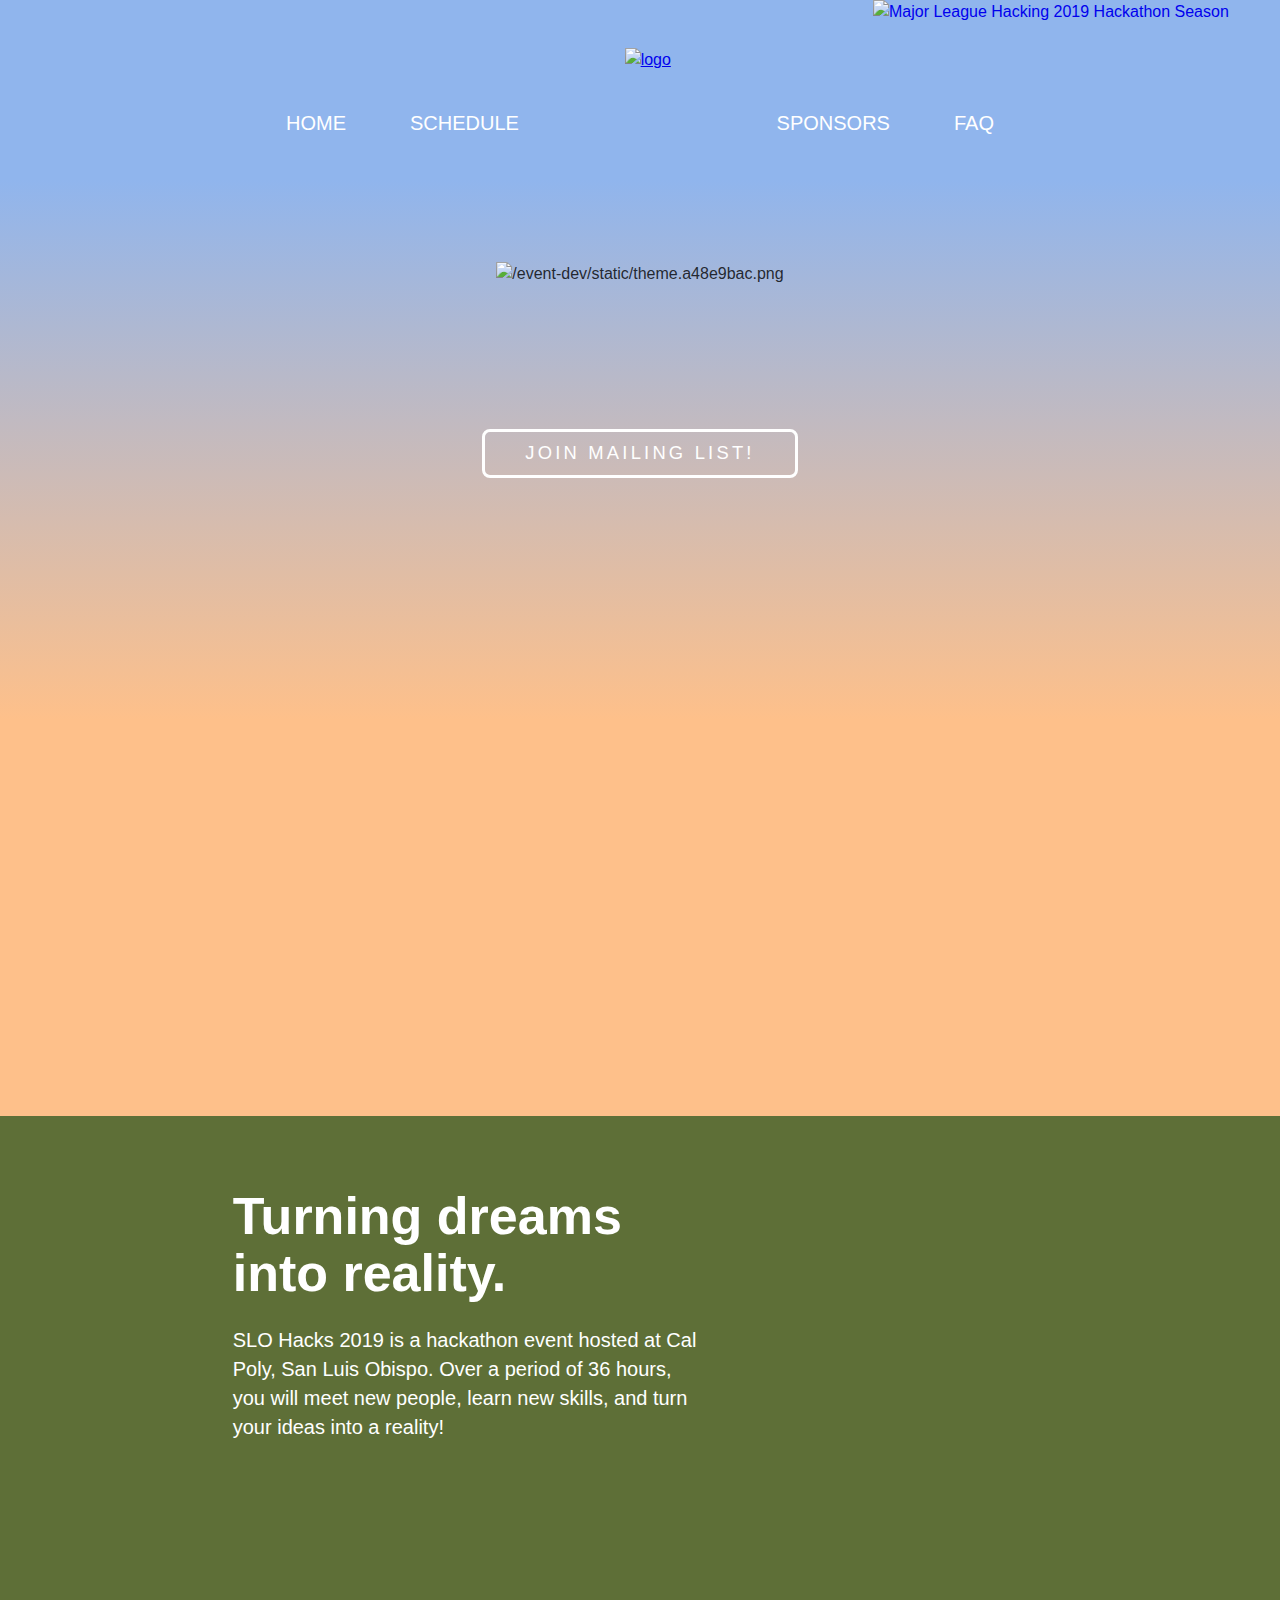
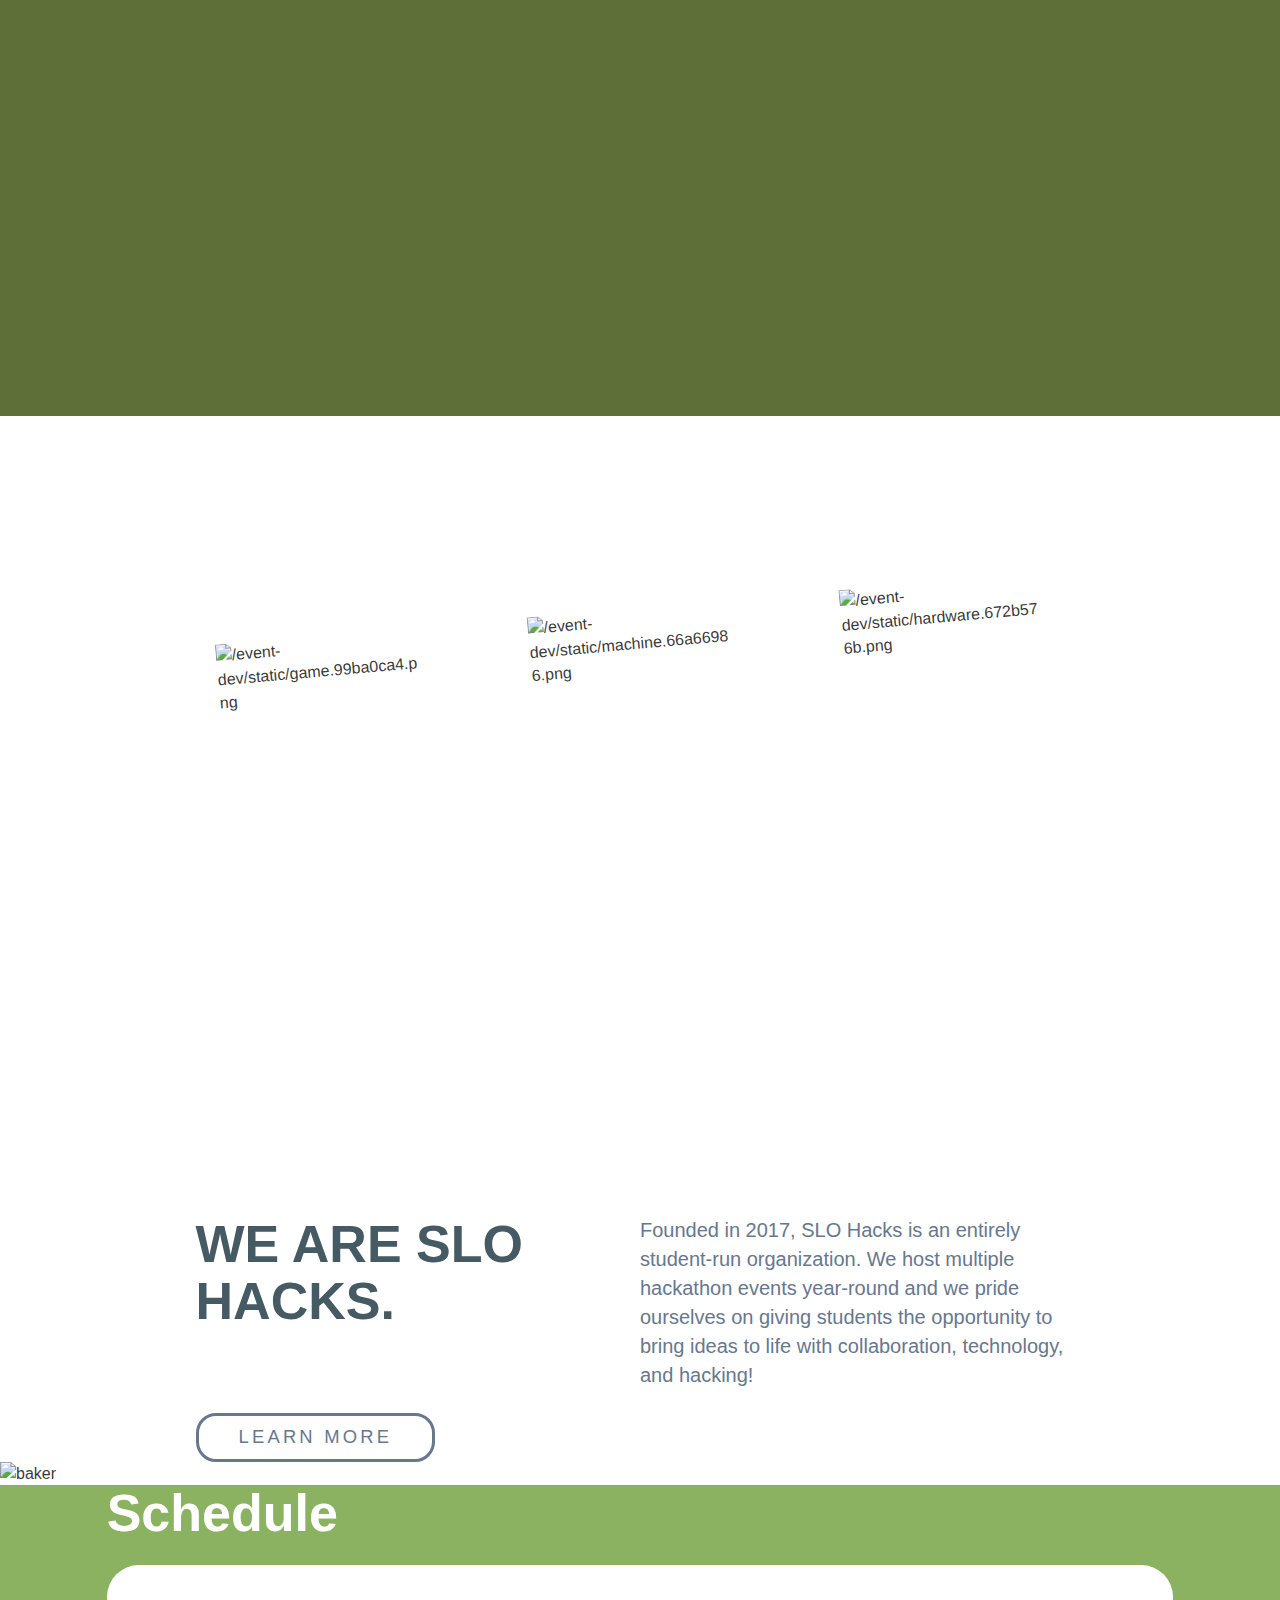
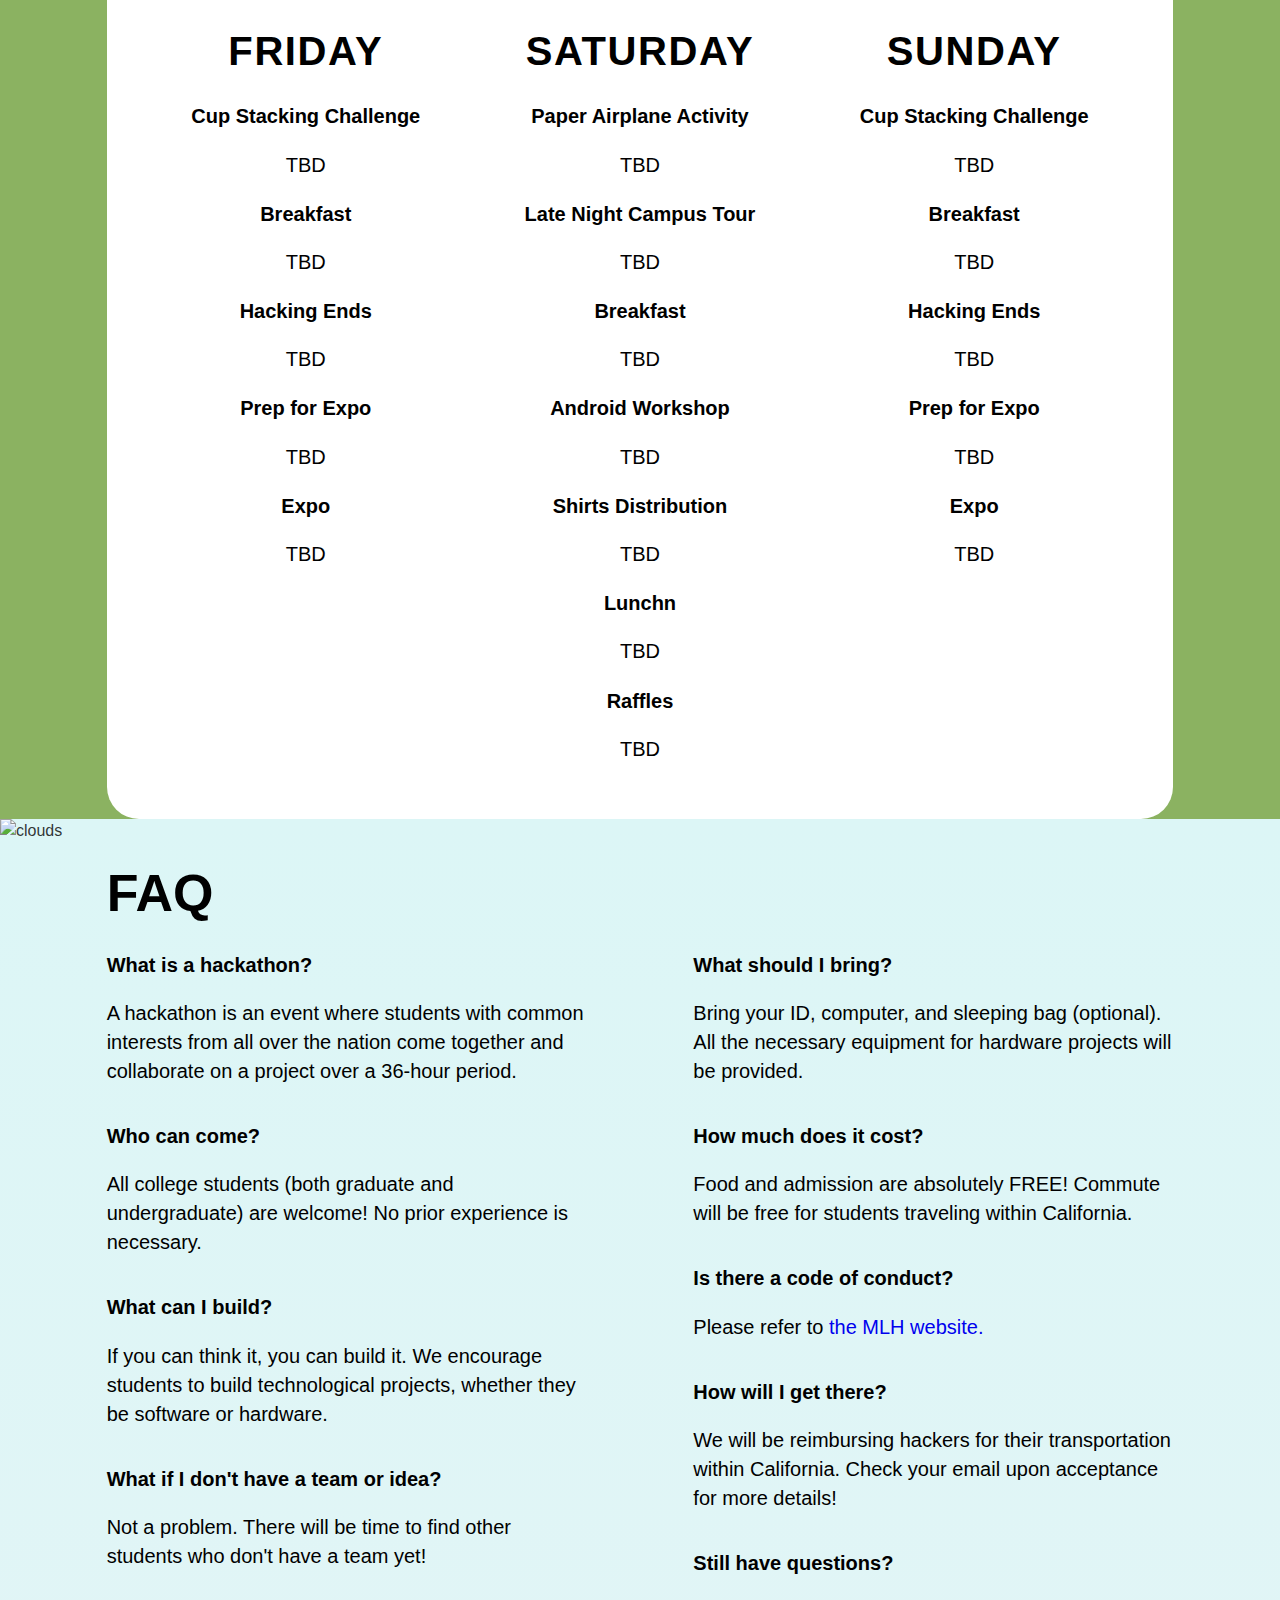
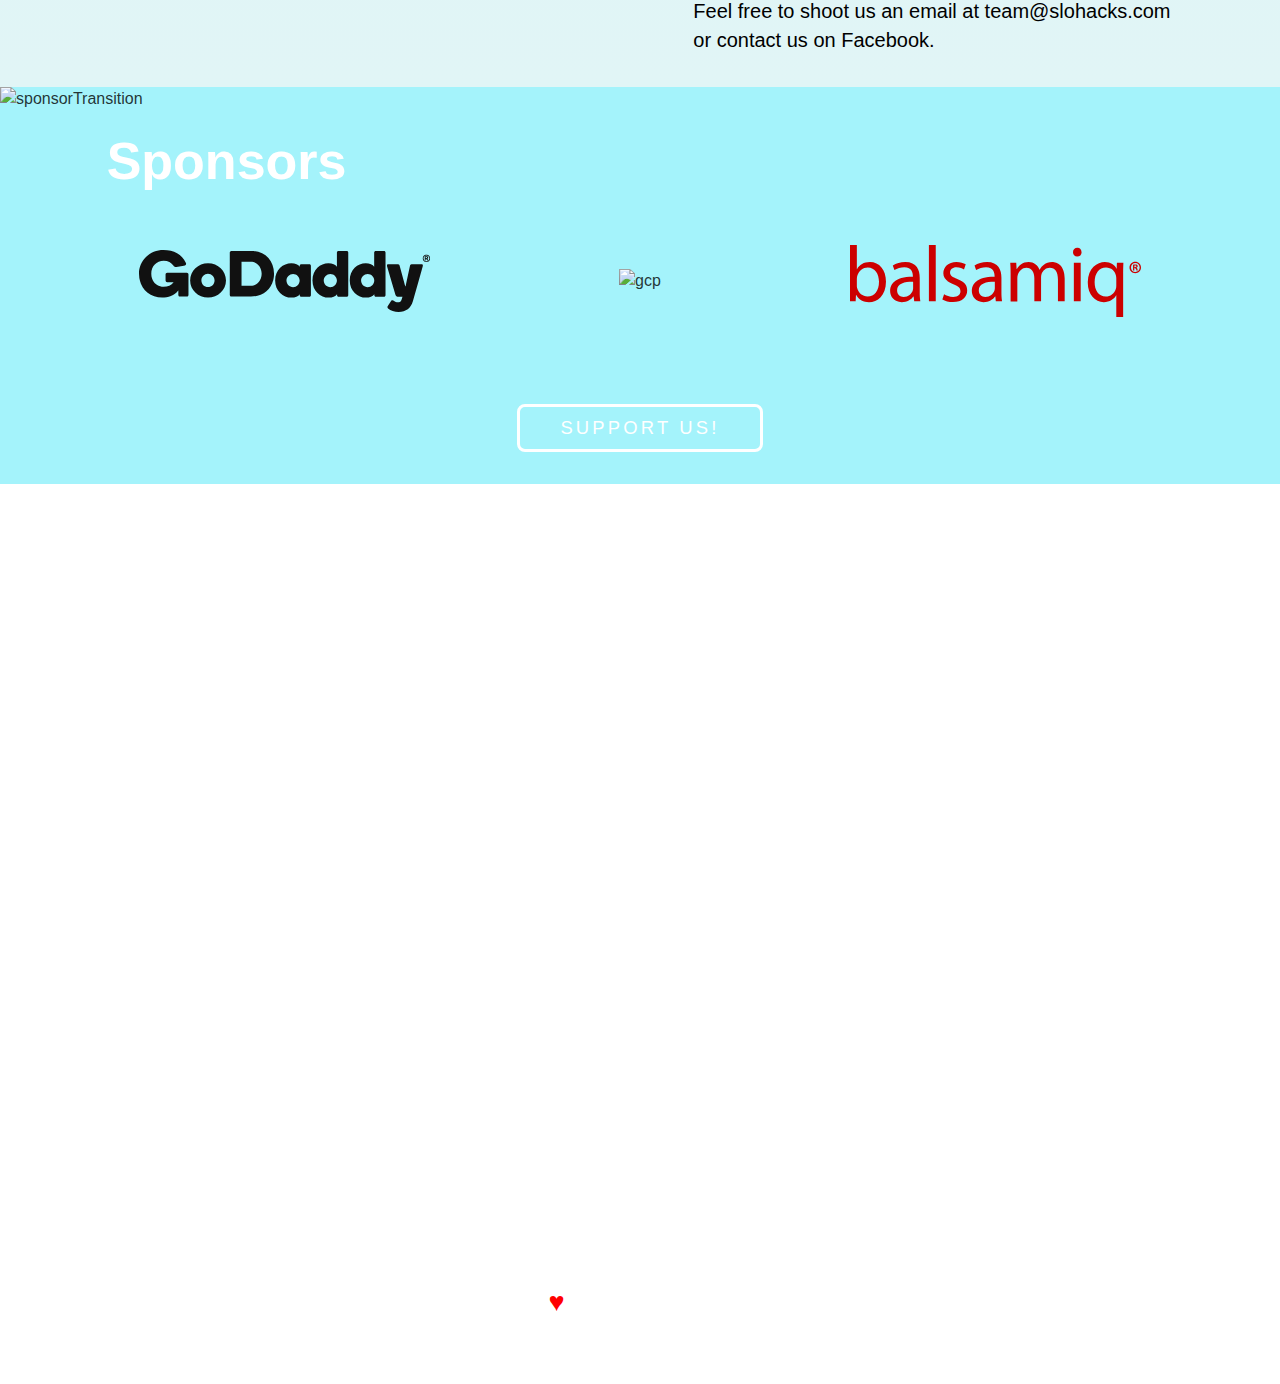
==== commit 116aaf7a: "Updates" ====
--- a/index.html
+++ b/index.html
@@ -1 +1 @@
-<!DOCTYPE html><html><head><meta charSet="utf-8"/><meta http-equiv="x-ua-compatible" content="ie=edge"/><meta name="viewport" content="width=device-width, initial-scale=1, shrink-to-fit=no"/><link rel="preload" href="/event-dev/component---src-layouts-index-jsx-b72fbde27e36da0aee24.js" as="script"/><link rel="preload" href="/event-dev/component---src-pages-index-jsx-0ed679e3f6eef7304d70.js" as="script"/><link rel="preload" href="/event-dev/path---index-a0e39f21c11f6a62c5ab.js" as="script"/><link rel="preload" href="/event-dev/app-0e405e600616283369bf.js" as="script"/><link rel="preload" href="/event-dev/commons-17278949ed19a0a97c86.js" as="script"/><style id="typography.js">html{font-family:sans-serif;-ms-text-size-adjust:100%;-webkit-text-size-adjust:100%}body{margin:0}article,aside,details,figcaption,figure,footer,header,main,menu,nav,section,summary{display:block}audio,canvas,progress,video{display:inline-block}audio:not([controls]){display:none;height:0}progress{vertical-align:baseline}[hidden],template{display:none}a{background-color:transparent;-webkit-text-decoration-skip:objects}a:active,a:hover{outline-width:0}abbr[title]{border-bottom:none;text-decoration:underline;text-decoration:underline dotted}b,strong{font-weight:inherit;font-weight:bolder}dfn{font-style:italic}h1{font-size:2em;margin:.67em 0}mark{background-color:#ff0;color:#000}small{font-size:80%}sub,sup{font-size:75%;line-height:0;position:relative;vertical-align:baseline}sub{bottom:-.25em}sup{top:-.5em}img{border-style:none}svg:not(:root){overflow:hidden}code,kbd,pre,samp{font-family:monospace,monospace;font-size:1em}figure{margin:1em 40px}hr{box-sizing:content-box;height:0;overflow:visible}button,input,optgroup,select,textarea{font:inherit;margin:0}optgroup{font-weight:700}button,input{overflow:visible}button,select{text-transform:none}[type=reset],[type=submit],button,html [type=button]{-webkit-appearance:button}[type=button]::-moz-focus-inner,[type=reset]::-moz-focus-inner,[type=submit]::-moz-focus-inner,button::-moz-focus-inner{border-style:none;padding:0}[type=button]:-moz-focusring,[type=reset]:-moz-focusring,[type=submit]:-moz-focusring,button:-moz-focusring{outline:1px dotted ButtonText}fieldset{border:1px solid silver;margin:0 2px;padding:.35em .625em .75em}legend{box-sizing:border-box;color:inherit;display:table;max-width:100%;padding:0;white-space:normal}textarea{overflow:auto}[type=checkbox],[type=radio]{box-sizing:border-box;padding:0}[type=number]::-webkit-inner-spin-button,[type=number]::-webkit-outer-spin-button{height:auto}[type=search]{-webkit-appearance:textfield;outline-offset:-2px}[type=search]::-webkit-search-cancel-button,[type=search]::-webkit-search-decoration{-webkit-appearance:none}::-webkit-input-placeholder{color:inherit;opacity:.54}::-webkit-file-upload-button{-webkit-appearance:button;font:inherit}html{font:100%/1.45 'Brandon Grotesque','Helvetica Neue','Helvetica',sans-serif;box-sizing:border-box;overflow-y:scroll;}*{box-sizing:inherit;}*:before{box-sizing:inherit;}*:after{box-sizing:inherit;}body{color:hsla(0,0%,0%,0.8);font-family:'Brandon Grotesque','Helvetica Neue','Helvetica',sans-serif;font-weight:normal;word-wrap:break-word;font-kerning:normal;-moz-font-feature-settings:"kern", "liga", "clig", "calt";-ms-font-feature-settings:"kern", "liga", "clig", "calt";-webkit-font-feature-settings:"kern", "liga", "clig", "calt";font-feature-settings:"kern", "liga", "clig", "calt";}img{max-width:100%;margin-left:0;margin-right:0;margin-top:0;padding-bottom:0;padding-left:0;padding-right:0;padding-top:0;margin-bottom:1.45rem;}h1{margin-left:0;margin-right:0;margin-top:0;padding-bottom:0;padding-left:0;padding-right:0;padding-top:0;margin-bottom:1.45rem;color:#465A64;font-family:'Brandon Grotesque','Helvetica Neue','Helvetica',sans-serif;font-weight:bold;text-rendering:optimizeLegibility;font-size:2rem;line-height:1.1;}h2{margin-left:0;margin-right:0;margin-top:0;padding-bottom:0;padding-left:0;padding-right:0;padding-top:0;margin-bottom:1.45rem;color:#465A64;font-family:'Brandon Grotesque','Helvetica Neue','Helvetica',sans-serif;font-weight:bold;text-rendering:optimizeLegibility;font-size:1.51572rem;line-height:1.1;}h3{margin-left:0;margin-right:0;margin-top:0;padding-bottom:0;padding-left:0;padding-right:0;padding-top:0;margin-bottom:1.45rem;color:#465A64;font-family:'Brandon Grotesque','Helvetica Neue','Helvetica',sans-serif;font-weight:bold;text-rendering:optimizeLegibility;font-size:1.31951rem;line-height:1.1;}h4{margin-left:0;margin-right:0;margin-top:0;padding-bottom:0;padding-left:0;padding-right:0;padding-top:0;margin-bottom:1.45rem;color:#465A64;font-family:'Brandon Grotesque','Helvetica Neue','Helvetica',sans-serif;font-weight:bold;text-rendering:optimizeLegibility;font-size:1rem;line-height:1.1;}h5{margin-left:0;margin-right:0;margin-top:0;padding-bottom:0;padding-left:0;padding-right:0;padding-top:0;margin-bottom:1.45rem;color:#465A64;font-family:'Brandon Grotesque','Helvetica Neue','Helvetica',sans-serif;font-weight:bold;text-rendering:optimizeLegibility;font-size:0.87055rem;line-height:1.1;}h6{margin-left:0;margin-right:0;margin-top:0;padding-bottom:0;padding-left:0;padding-right:0;padding-top:0;margin-bottom:1.45rem;color:#465A64;font-family:'Brandon Grotesque','Helvetica Neue','Helvetica',sans-serif;font-weight:bold;text-rendering:optimizeLegibility;font-size:0.81225rem;line-height:1.1;}hgroup{margin-left:0;margin-right:0;margin-top:0;padding-bottom:0;padding-left:0;padding-right:0;padding-top:0;margin-bottom:1.45rem;}ul{margin-left:1.45rem;margin-right:0;margin-top:0;padding-bottom:0;padding-left:0;padding-right:0;padding-top:0;margin-bottom:1.45rem;list-style-position:outside;list-style-image:none;}ol{margin-left:1.45rem;margin-right:0;margin-top:0;padding-bottom:0;padding-left:0;padding-right:0;padding-top:0;margin-bottom:1.45rem;list-style-position:outside;list-style-image:none;}dl{margin-left:0;margin-right:0;margin-top:0;padding-bottom:0;padding-left:0;padding-right:0;padding-top:0;margin-bottom:1.45rem;}dd{margin-left:0;margin-right:0;margin-top:0;padding-bottom:0;padding-left:0;padding-right:0;padding-top:0;margin-bottom:1.45rem;}p{margin-left:0;margin-right:0;margin-top:0;padding-bottom:0;padding-left:0;padding-right:0;padding-top:0;margin-bottom:1.45rem;}figure{margin-left:0;margin-right:0;margin-top:0;padding-bottom:0;padding-left:0;padding-right:0;padding-top:0;margin-bottom:1.45rem;}pre{margin-left:0;margin-right:0;margin-top:0;padding-bottom:0;padding-left:0;padding-right:0;padding-top:0;margin-bottom:1.45rem;font-size:0.85rem;line-height:1.45rem;}table{margin-left:0;margin-right:0;margin-top:0;padding-bottom:0;padding-left:0;padding-right:0;padding-top:0;margin-bottom:1.45rem;font-size:1rem;line-height:1.45rem;border-collapse:collapse;width:100%;}fieldset{margin-left:0;margin-right:0;margin-top:0;padding-bottom:0;padding-left:0;padding-right:0;padding-top:0;margin-bottom:1.45rem;}blockquote{margin-left:1.45rem;margin-right:1.45rem;margin-top:0;padding-bottom:0;padding-left:0;padding-right:0;padding-top:0;margin-bottom:1.45rem;}form{margin-left:0;margin-right:0;margin-top:0;padding-bottom:0;padding-left:0;padding-right:0;padding-top:0;margin-bottom:1.45rem;}noscript{margin-left:0;margin-right:0;margin-top:0;padding-bottom:0;padding-left:0;padding-right:0;padding-top:0;margin-bottom:1.45rem;}iframe{margin-left:0;margin-right:0;margin-top:0;padding-bottom:0;padding-left:0;padding-right:0;padding-top:0;margin-bottom:1.45rem;}hr{margin-left:0;margin-right:0;margin-top:0;padding-bottom:0;padding-left:0;padding-right:0;padding-top:0;margin-bottom:calc(1.45rem - 1px);background:hsla(0,0%,0%,0.2);border:none;height:1px;}address{margin-left:0;margin-right:0;margin-top:0;padding-bottom:0;padding-left:0;padding-right:0;padding-top:0;margin-bottom:1.45rem;}b{font-weight:bold;}strong{font-weight:bold;}dt{font-weight:bold;}th{font-weight:bold;}li{margin-bottom:calc(1.45rem / 2);}ol li{padding-left:0;}ul li{padding-left:0;}li > ol{margin-left:1.45rem;margin-bottom:calc(1.45rem / 2);margin-top:calc(1.45rem / 2);}li > ul{margin-left:1.45rem;margin-bottom:calc(1.45rem / 2);margin-top:calc(1.45rem / 2);}blockquote *:last-child{margin-bottom:0;}li *:last-child{margin-bottom:0;}p *:last-child{margin-bottom:0;}li > p{margin-bottom:calc(1.45rem / 2);}code{font-size:0.85rem;line-height:1.45rem;}kbd{font-size:0.85rem;line-height:1.45rem;}samp{font-size:0.85rem;line-height:1.45rem;}abbr{border-bottom:1px dotted hsla(0,0%,0%,0.5);cursor:help;}acronym{border-bottom:1px dotted hsla(0,0%,0%,0.5);cursor:help;}abbr[title]{border-bottom:1px dotted hsla(0,0%,0%,0.5);cursor:help;text-decoration:none;}thead{text-align:left;}td,th{text-align:left;border-bottom:1px solid hsla(0,0%,0%,0.12);font-feature-settings:"tnum";-moz-font-feature-settings:"tnum";-ms-font-feature-settings:"tnum";-webkit-font-feature-settings:"tnum";padding-left:0.96667rem;padding-right:0.96667rem;padding-top:0.725rem;padding-bottom:calc(0.725rem - 1px);}th:first-child,td:first-child{padding-left:0;}th:last-child,td:last-child{padding-right:0;}</style><title data-react-helmet="true">SLO Hacks</title><meta data-react-helmet="true" name="description" content="SLO Hacks"/><meta data-react-helmet="true" name="keywords" content="san luis obispo, cal poly, hackathon, coding, software, competition"/><meta data-react-helmet="true" name="theme-color" content="#FFFFFF"/><style id="gatsby-inlined-css">@font-face{font-family:\../assets/fonts/UGO COLOR;src:url(/event-dev/static/UGO-COLOR.40f204da.eot);src:url(/event-dev/static/UGO-COLOR.40f204da.eot?#iefix) format("embedded-opentype"),url(/event-dev/static/UGO-COLOR.e59ee098.woff) format("woff"),url(/event-dev/static/UGO-COLOR.8373f332.ttf) format("truetype");font-weight:400;font-style:normal}@font-face{font-family:Brandon Grotesque;src:url(/event-dev/static/BrandonGrotesque-Medium.a24bfe8e.eot);src:url(/event-dev/static/BrandonGrotesque-Medium.a24bfe8e.eot?#iefix) format("embedded-opentype"),url(/event-dev/static/BrandonGrotesque-Medium.920c11f3.woff) format("woff"),url(/event-dev/static/BrandonGrotesque-Medium.ef4fddb0.ttf) format("truetype");font-weight:500;font-style:normal}@font-face{font-family:Brandon Grotesque;src:url(/event-dev/static/BrandonGrotesque-Black.3114b5b0.eot);src:url(/event-dev/static/BrandonGrotesque-Black.3114b5b0.eot?#iefix) format("embedded-opentype"),url(/event-dev/static/BrandonGrotesque-Black.33bc2fdf.woff) format("woff"),url(/event-dev/static/BrandonGrotesque-Black.3bebd53c.ttf) format("truetype");font-weight:900;font-style:normal}@font-face{font-family:Brandon Grotesque;src:url(/event-dev/static/BrandonGrotesque-Bold.25ca70ac.eot);src:url(/event-dev/static/BrandonGrotesque-Bold.25ca70ac.eot?#iefix) format("embedded-opentype"),url(/event-dev/static/BrandonGrotesque-Bold.1ad8d40b.woff) format("woff"),url(/event-dev/static/BrandonGrotesque-Bold.0b59275f.ttf) format("truetype");font-weight:700;font-style:normal}@font-face{font-family:Brandon Grotesque;src:url(/event-dev/static/BrandonGrotesque-RegularItalic.9ed4f864.eot);src:url(/event-dev/static/BrandonGrotesque-RegularItalic.9ed4f864.eot?#iefix) format("embedded-opentype"),url(/event-dev/static/BrandonGrotesque-RegularItalic.10cc8d87.woff) format("woff"),url(/event-dev/static/BrandonGrotesque-RegularItalic.ba6abfdd.ttf) format("truetype");font-weight:400;font-style:italic}@font-face{font-family:Brandon Grotesque;src:url(/event-dev/static/BrandonGrotesque-MediumItalic.e5a84753.eot);src:url(/event-dev/static/BrandonGrotesque-MediumItalic.e5a84753.eot?#iefix) format("embedded-opentype"),url(/event-dev/static/BrandonGrotesque-MediumItalic.0eff8582.woff) format("woff"),url(/event-dev/static/BrandonGrotesque-MediumItalic.32fdf003.ttf) format("truetype");font-weight:500;font-style:italic}@font-face{font-family:Brandon Grotesque;src:url(/event-dev/static/BrandonGrotesque-LightItalic.d799d398.eot);src:url(/event-dev/static/BrandonGrotesque-LightItalic.d799d398.eot?#iefix) format("embedded-opentype"),url(/event-dev/static/BrandonGrotesque-LightItalic.c74c045f.woff) format("woff"),url(/event-dev/static/BrandonGrotesque-LightItalic.48365373.ttf) format("truetype");font-weight:300;font-style:italic}@font-face{font-family:Brandon Grotesque;src:url(/event-dev/static/BrandonGrotesque-ThinItalic.2e45beaa.eot);src:url(/event-dev/static/BrandonGrotesque-ThinItalic.2e45beaa.eot?#iefix) format("embedded-opentype"),url(/event-dev/static/BrandonGrotesque-ThinItalic.a71f8742.woff) format("woff"),url(/event-dev/static/BrandonGrotesque-ThinItalic.eb2d3e41.ttf) format("truetype");font-weight:100;font-style:italic}@font-face{font-family:Brandon Grotesque;src:url(/event-dev/static/BrandonGrotesque-BoldItalic.cb56c624.eot);src:url(/event-dev/static/BrandonGrotesque-BoldItalic.cb56c624.eot?#iefix) format("embedded-opentype"),url(/event-dev/static/BrandonGrotesque-BoldItalic.59d9de4a.woff) format("woff"),url(/event-dev/static/BrandonGrotesque-BoldItalic.e66c2ccf.ttf) format("truetype");font-weight:700;font-style:italic}@font-face{font-family:Brandon Grotesque;src:url(/event-dev/static/BrandonGrotesque-Regular.065b98c6.eot);src:url(/event-dev/static/BrandonGrotesque-Regular.065b98c6.eot?#iefix) format("embedded-opentype"),url(/event-dev/static/BrandonGrotesque-Regular.013a89eb.woff) format("woff"),url(/event-dev/static/BrandonGrotesque-Regular.aba7d125.ttf) format("truetype");font-weight:400;font-style:normal}@font-face{font-family:Brandon Grotesque;src:url(/event-dev/static/BrandonGrotesque-BlackItalic.f72917be.eot);src:url(/event-dev/static/BrandonGrotesque-BlackItalic.f72917be.eot?#iefix) format("embedded-opentype"),url(/event-dev/static/BrandonGrotesque-BlackItalic.fa9f6ac0.woff) format("woff"),url(/event-dev/static/BrandonGrotesque-BlackItalic.acf34045.ttf) format("truetype");font-weight:900;font-style:italic}@font-face{font-family:Brandon Grotesque;src:url(/event-dev/static/BrandonGrotesque-Thin.71ddba22.eot);src:url(/event-dev/static/BrandonGrotesque-Thin.71ddba22.eot?#iefix) format("embedded-opentype"),url(/event-dev/static/BrandonGrotesque-Thin.2de6b3e4.woff) format("woff"),url(/event-dev/static/BrandonGrotesque-Thin.db853969.ttf) format("truetype");font-weight:100;font-style:normal}@font-face{font-family:Brandon Grotesque;src:url(/event-dev/static/BrandonGrotesque-Light.9e65c2c4.eot);src:url(/event-dev/static/BrandonGrotesque-Light.9e65c2c4.eot?#iefix) format("embedded-opentype"),url(/event-dev/static/BrandonGrotesque-Light.152bdc29.woff) format("woff"),url(/event-dev/static/BrandonGrotesque-Light.e4fcb109.ttf) format("truetype");font-weight:300;font-style:normal}.src-components----Hero-module---hero---388-5{grid-area:hero;background-image:url(/event-dev/static/hills.a7fcbec2.png),linear-gradient(#90b5ed 20vh,#fec08a 80vh);background-size:100% auto;background-repeat:no-repeat;background-position:bottom;height:100vh;position:relative}@media screen and (min-width:992px){.src-components----Hero-module---hero---388-5{height:124vh}}.src-components----Hero-module---heroContainer---3iX3Z{display:-ms-grid;display:grid;-ms-grid-columns:1fr 10fr 1fr;grid-template-columns:1fr 10fr 1fr;grid-template-areas:". heroNav ." ". heroContent ." ". heroButton ."}.src-components----Hero-module---heroNav---3lUtN{padding-top:3rem;display:-ms-grid;display:grid;grid-template-areas:". navLogo .";grid-area:heroNav}@media screen and (min-width:992px){.src-components----Hero-module---heroNav---3lUtN{grid-template-areas:"navLeft navLogo navRight"}.src-components----Hero-module---heroNav---3lUtN .src-components----Hero-module---navLeft---35UxK,.src-components----Hero-module---heroNav---3lUtN .src-components----Hero-module---navRight---1ikox{display:-ms-flexbox;display:flex}}.src-components----Hero-module---navLeft---35UxK{display:none;-ms-flex-direction:row;flex-direction:row;grid-area:navLeft;-ms-flex-align:center;align-items:center;-ms-flex-pack:end;justify-content:flex-end}.src-components----Hero-module---navRight---1ikox{display:none;-ms-flex-direction:row;flex-direction:row;grid-area:navRight;-ms-flex-align:center;align-items:center}.src-components----Hero-module---heroLink---1Cnlk{text-decoration:none;text-transform:uppercase;font-family:Brandon Grotesque,sans-serif;font-size:1.25rem;color:#fff;padding:2rem}.src-components----Hero-module---heroLogo---1S1hA{grid-area:navLogo;display:-ms-flexbox;display:flex;-ms-flex-pack:center;justify-content:center}.src-components----Hero-module---heroLogo---1S1hA img{display:block;width:auto;max-width:none;height:8rem}.src-components----Hero-module---heroContent---2GPOp{grid-area:heroContent;display:-ms-flexbox;display:flex;margin-top:7vh;-ms-flex-align:center;align-items:center;-ms-flex-direction:column;flex-direction:column}.src-components----Hero-module---heroTheme---3sTtT{display:-ms-flexbox;display:flex;-ms-flex-pack:center;justify-content:center}.src-components----Hero-module---heroTheme---3sTtT img{display:block;width:auto;max-width:none;height:9rem}.src-components----Hero-module---heroButtonContainer---3dpP4{grid-area:heroButton;display:-ms-flexbox;display:flex;-ms-flex-pack:center;justify-content:center}.src-components----Hero-module---heroButton---3-Jo1{font-size:1.15rem;background:transparent;display:inline-block;text-align:center;vertical-align:middle;padding:.5rem 2.5rem;font-weight:500;border-radius:.5rem;text-transform:uppercase;letter-spacing:.2rem;cursor:pointer;color:#fff;border:3px solid #fff;transition:.25s ease-in-out}.src-components----Hero-module---heroButton---3-Jo1:hover{background:#fff;color:#000}.src-components----Hero-module---banner---1Mo8Y img{position:absolute;width:auto;height:15vh;margin-right:5vw;top:0;right:0}@media screen and (min-width:992px){.src-components----Hero-module---banner---1Mo8Y img{height:30vh;margin-right:4vw}}.src-components----About-module---about---pMLcS{grid-area:about;background-color:#5e6f37;height:100%}.src-components----About-module---aboutContainer---216cn{margin-top:0;background-image:url(/event-dev/static/trees.85be08fc.png);background-position-x:10%;background-position-y:center;background-size:auto 100%;background-repeat:none;height:100vh;display:-ms-grid;display:grid;-ms-grid-columns:2fr 8fr 2fr;grid-template-columns:2fr 8fr 2fr;grid-template-areas:". aboutContent ."}@media screen and (min-width:580px){.src-components----About-module---aboutContainer---216cn{background-image:url(/event-dev/static/trees-between.493d1244.png)}}@media screen and (min-width:880px){.src-components----About-module---aboutContainer---216cn{background-position-x:10%;background-image:url(/event-dev/static/trees.85be08fc.png);background-size:contain;background-position:50%;background-repeat:no-repeat;-ms-grid-columns:2fr 4fr 5fr;grid-template-columns:2fr 4fr 5fr}}.src-components----About-module---aboutContent---36P0Y{grid-area:aboutContent;padding-top:8vh}.src-components----About-module---aboutContent---36P0Y h1{color:#fff}.src-components----About-module---aboutContent---36P0Y p{color:#fff;font-size:1.25rem}.src-components----About-module---aboutHeader---38-aY{grid-area:aboutHeader;height:auto;font-size:3.25rem}.src-components----Tracks-module---tracks---RRfF0{display:-ms-grid;display:grid;grid-area:tracks;-ms-grid-columns:1fr 10fr 1fr;grid-template-columns:1fr 10fr 1fr;grid-row-gap:2rem;grid-template-areas:". trackHeader ." ". track .";background-image:url(/event-dev/static/tracksBlur.089149bc.png);background-position-x:20%;background-size:cover;padding:2em 0}.src-components----Tracks-module---track---1sW9p{grid-area:track;display:-ms-flexbox;display:flex;-ms-flex-direction:column;flex-direction:column}.src-components----Tracks-module---trackHeader---1jHxA{color:#fff;font-size:3.25rem;grid-area:trackHeader}.src-components----Tracks-module---trackContainer---1ce7n{padding:1rem}.src-components----Tracks-module---trackContainer---1ce7n p{font-size:1.25rem}.src-components----Tracks-module---track---1sW9p h2:first-of-type{margin-bottom:0}.src-components----Tracks-module---trackImageContainer---1TzQm{text-align:center}.src-components----Tracks-module---image---hAvV0{width:40%;padding:1rem}@media screen and (min-width:992px){.src-components----Tracks-module---tracks---RRfF0{background-image:url(/event-dev/static/tracks.b1599d33.png);background-size:contain;-ms-transform:rotate(-10deg);transform:rotate(-5deg);padding:3rem 0}.src-components----Tracks-module---track---1sW9p{-ms-flex-direction:row;flex-direction:row;-ms-flex-pack:justify;justify-content:space-between}.src-components----Tracks-module---trackContainer---1ce7n{width:30%}.src-components----Tracks-module---trackImageContainer---1TzQm{text-align:left}}.src-components----History-module---history---Bn49B{margin-top:9rem;grid-area:history}.src-components----History-module---historyContainer---3XyVH{display:-ms-grid;display:grid;-ms-grid-columns:1fr 10fr 1fr;grid-template-columns:1fr 10fr 1fr;grid-template-areas:". historyHeader ." ". historyText ." ". historyButton ."}.src-components----History-module---historyHeader---2OdTF{grid-area:historyHeader}.src-components----History-module---historyHeader---2OdTF h1{font-size:3.25rem;text-transform:uppercase}.src-components----History-module---historyText---2jWN3{grid-area:historyText;text-align:left}.src-components----History-module---historyText---2jWN3 p{font-size:1.25rem;color:#67778e}.src-components----History-module---historyButtonContainer---36njD{grid-area:historyButton}.src-components----History-module---historyButton---3_tYI{font-size:1.15rem;color:#67778e;border:3px solid #67778e;background:transparent;display:inline-block;text-align:center;vertical-align:middle;padding:.5rem 2.5rem;font-weight:500;border-radius:1.25rem;text-transform:uppercase;letter-spacing:.2rem;cursor:pointer;transition:.25s ease-in-out}.src-components----History-module---historyButton---3_tYI:hover{background-color:#67778e;color:#fff}@media screen and (min-width:992px){.src-components----History-module---historyContainer---3XyVH{display:-ms-grid;display:grid;-ms-grid-columns:1fr 5fr 5fr 1fr;grid-template-columns:1fr 5fr 5fr 1fr;grid-template-areas:". historyHeader historyText ." ". historyButton . ."}}.src-components----Baker-module---baker---3uK1O{display:-ms-flexbox;display:flex;grid-area:baker}.src-components----Baker-module---baker_image---2UGlI{height:auto;-ms-flex-item-align:center;-ms-grid-row-align:center;align-self:center;margin-bottom:0}.src-components----Schedule-module---schedule---3LZPQ{display:-ms-grid;display:grid;-ms-grid-columns:1fr 10fr 1fr;grid-template-columns:1fr 10fr 1fr;grid-template-areas:". scheduleHeader ." ". scheduleWrapper ." "bottomGrass bottomGrass bottomGrass";grid-area:schedule;background-color:#8bb261}.src-components----Schedule-module---scheduleWrapper---2ulcX{display:-ms-grid;display:grid;-ms-grid-columns:1fr 10fr 1fr;grid-template-columns:1fr 10fr 1fr;grid-template-areas:". friday ." ". saturday ." ". sunday .";grid-area:scheduleWrapper;background-color:#fff;border-radius:2rem}.src-components----Schedule-module---saturday---MqW8f{grid-area:saturday}.src-components----Schedule-module---friday---3BWx_{grid-area:friday}.src-components----Schedule-module---sunday---3rDK4{grid-area:sunday}.src-components----Schedule-module---dayHeader---1XJkB{font-size:2.5rem;font-weight:700;color:#000;letter-spacing:.1rem;text-transform:uppercase;margin-bottom:0;text-align:center;padding:2rem}.src-components----Schedule-module---bottomGrass_image---3qdlN{grid-area:bottomGrass}.src-components----Schedule-module---scheduleHeader---i4UzZ{font-size:3.25rem;color:#fff;grid-area:scheduleHeader}@media screen and (min-width:992px){.src-components----Schedule-module---scheduleWrapper---2ulcX{grid-row-gap:2rem;-ms-grid-columns:4fr 4fr 4fr;grid-template-columns:4fr 4fr 4fr;grid-template-areas:"friday saturday sunday";padding:2rem;text-align:center}}.src-components----FAQ-module---faq---m2j0G{display:-ms-grid;display:grid;-ms-grid-columns:1fr 10fr 1fr;grid-template-columns:1fr 10fr 1fr;grid-template-areas:"clouds clouds clouds" ". faqHeader ." ". faqWrapper .";grid-area:faq;background:linear-gradient(0deg,#e1f5f6,#dcf6f6)}.src-components----FAQ-module---faqWrapper---2kOJr{display:-ms-flexbox;display:flex;-ms-flex-direction:column;flex-direction:column;grid-area:faqWrapper}.src-components----FAQ-module---faqHeader---lWhyR{grid-area:faqHeader;color:#000;font-size:3.25rem}.src-components----FAQ-module---question---aPMtP{padding:.5rem 0}.src-components----FAQ-module---question---aPMtP a{text-decoration:none}.src-components----FAQ-module---cloud_image---13buG{grid-area:clouds}@media screen and (min-width:992px){.src-components----FAQ-module---faqSection---2_GyA{width:45%}.src-components----FAQ-module---faqWrapper---2kOJr{-ms-flex-direction:row;flex-direction:row;-ms-flex-pack:justify;justify-content:space-between}}.src-components----SponsorLogos-module---sponsorLogos---1lcUF{display:-ms-grid;display:grid;-ms-grid-columns:1fr;grid-template-columns:1fr}.src-components----SponsorLogos-module---silver---2SkU5{display:-ms-flexbox;display:flex;padding:2rem;-ms-flex-item-align:center;align-self:center;justify-self:center}@media screen and (min-width:992px){.src-components----SponsorLogos-module---sponsorLogos---1lcUF{-ms-grid-columns:1fr 1fr 1fr;grid-template-columns:1fr 1fr 1fr}}.src-components----Sponsor-module---sponsor---D1vnr{display:-ms-grid;display:grid;grid-area:sponsor;-ms-grid-columns:1fr 10fr 1fr;grid-template-columns:1fr 10fr 1fr;grid-template-areas:"sponsorTransition sponsorTransition sponsorTransition" ". sponsorHeader ." ". sponsorContainer ." ". sponsorButton .";background:linear-gradient(#a4f3fb 80vh,#7dd8f4)}.src-components----Sponsor-module---sponsorHeader---2XBo_{grid-area:sponsorHeader;font-size:3.25rem;color:#fff}.src-components----Sponsor-module---sponsorButtonWrapper---TZdR_{margin:0 auto;padding:2em}.src-components----Sponsor-module---sponsorButton---2_PQB{font-size:1.15rem;background:transparent;display:inline-block;text-align:center;vertical-align:middle;padding:.5rem 2.5rem;font-weight:500;border-radius:.5rem;text-transform:uppercase;letter-spacing:.2rem;cursor:pointer;color:#fff;border:3px solid #fff;transition:.25s ease-in-out}.src-components----Sponsor-module---sponsorButton---2_PQB:hover{background:#fff;color:#000}.src-components----Sponsor-module---sponsorContainer---1Bjqp{grid-area:sponsorContainer;display:-ms-flexbox;display:flex;-ms-flex-direction:column;flex-direction:column}.src-components----Sponsor-module---sponsorTransition_image---2fuQY{grid-area:sponsorTransition}.src-components-common----Footer-module---footer---1EyaW{grid-area:footer;display:-ms-flexbox;display:flex;-ms-flex-direction:column;flex-direction:column;-ms-flex-align:center;align-items:center}.src-components-common----Footer-module---footer__text---2Uuty{color:#fff;margin-left:.05rem;text-align:center;font-size:3vh}.src-components-common----Footer-module---footer__heart---2buMn{font-size:100%;color:red}.src-components-common----Footer-module---footer__social---1r1Cd{display:-ms-flexbox;display:flex;-ms-flex-direction:row;flex-direction:row;-ms-flex-pack:center;justify-content:center;-ms-flex-align:center;align-items:center;-ms-flex-line-pack:center;align-content:center}.src-components-common----Footer-module---footer__row---2Rn9y{display:-ms-flexbox;display:flex;-ms-flex-align:center;align-items:center;-ms-flex-pack:center;justify-content:center}.src-components-common----Footer-module---footer__icon---1V-8u{margin:0;height:5rem}.src-components-common----Footer-module---footer__twitter---1kf-_{margin-bottom:1rem}.src-components----CTA-module---cta---2J6zR{grid-area:cta;background-image:url(/event-dev/static/beach.5a6e8e0f.png);background-size:cover;background-repeat:no-repeat}.src-components----CTA-module---ctaContainer---2dBtF{height:100vh;position:relative;display:-ms-flexbox;display:flex;-ms-flex-pack:center;justify-content:center;-ms-flex-line-pack:center;align-content:center}.src-components----CTA-module---footerContainer---ESSwz{position:absolute;bottom:0}.src-pages----index-module---layout---1tgzZ{display:-ms-grid;display:grid;-ms-grid-columns:1fr 10fr 1fr;grid-template-columns:1fr 10fr 1fr;grid-template-areas:"hero hero hero" "about about about" "tracks tracks tracks" "history history history" "baker baker baker" "schedule schedule schedule" "faq faq faq" "sponsor sponsor sponsor" "cta cta cta"}@media screen and (min-width:992px){.src-pages----index-module---layout---1tgzZ{display:-ms-grid;display:grid;-ms-grid-columns:1fr 10fr 1fr;grid-template-columns:1fr 10fr 1fr;grid-template-areas:"hero hero hero" "about about about" ". tracks ." ". history ." "baker baker baker" "schedule schedule schedule" "faq faq faq" "sponsor sponsor sponsor" "cta cta cta"}}</style></head><body><div id="___gatsby"><div data-reactroot=""><div><div class="src-pages----index-module---layout---1tgzZ"><div id="hero" class="src-components----Hero-module---hero---388-5"><section class="src-components----Hero-module---heroContainer---3iX3Z"><div class="src-components----Hero-module---heroNav---3lUtN"><div class="src-components----Hero-module---navLeft---35UxK"><a class="src-components----Hero-module---heroLink---1Cnlk" href="#hero">Home</a><a class="src-components----Hero-module---heroLink---1Cnlk" href="#schedule">Schedule</a></div><div class="src-components----Hero-module---heroLogo---1S1hA"><a href="https://www.slohacks.com"><img src="/event-dev/static/logo-white.926186b1.png" alt="logo"/></a></div><div class="src-components----Hero-module---navRight---1ikox"><a class="src-components----Hero-module---heroLink---1Cnlk" href="#sponsors">Sponsors</a><a class="src-components----Hero-module---heroLink---1Cnlk" href="#faq">FAQ</a></div></div><div class="src-components----Hero-module---heroContent---2GPOp"><div class="src-components----Hero-module---heroTheme---3sTtT"><img src="/event-dev/static/theme.a48e9bac.png" alt="/event-dev/static/theme.a48e9bac.png"/></div><div class="src-components----Hero-module---heroButtonContainer---3dpP4"><a rel="noopener noreferrer" href="http://eepurl.com/c0M_rj" target="_blank"><button class="src-components----Hero-module---heroButton---3-Jo1">Join mailing list!</button></a></div></div></section><a class="src-components----Hero-module---banner---1Mo8Y" rel="noopener noreferrer" href="https://mlh.io/seasons/na-2019/events?utm_source=na-hackathon&amp;utm_medium=TrustBadge&amp;utm_campaign=2019-season&amp;utm_content=black" target="_blank"><img src="https://s3.amazonaws.com/logged-assets/trust-badge/2019/mlh-trust-badge-2019-black.svg" alt="Major League Hacking 2019 Hackathon Season"/></a></div><div class="src-components----About-module---about---pMLcS"><section class="src-components----About-module---aboutContainer---216cn"><div class="src-components----About-module---aboutContent---36P0Y"><h1 class="src-components----About-module---aboutHeader---38-aY">Turning dreams into reality.</h1><p>SLO Hacks 2019 is a hackathon event hosted at Cal Poly, San Luis Obispo. Over a period of 36 hours, you will meet new people, learn new skills, and turn your ideas into a reality!</p></div></section></div><div class="src-components----Tracks-module---tracks---RRfF0"><h1 class="src-components----Tracks-module---trackHeader---1jHxA">Technical Tracks</h1><div class="src-components----Tracks-module---track---1sW9p"><div class="src-components----Tracks-module---trackContainer---1ce7n"><div class="src-components----Tracks-module---trackImageContainer---1TzQm"><img class="src-components----Tracks-module---image---hAvV0" src="/event-dev/static/game.99ba0ca4.png" alt="/event-dev/static/game.99ba0ca4.png"/></div><h2 style="font-size:2rem;color:white">Game</h2><h2 style="font-size:2rem;color:white">Design</h2><p style="color:white">A hackathon is an event, typically lasting several days, in which a large number of people meet to engage in collaborative computer programming.</p></div><div class="src-components----Tracks-module---trackContainer---1ce7n"><div class="src-components----Tracks-module---trackImageContainer---1TzQm"><img class="src-components----Tracks-module---image---hAvV0" src="/event-dev/static/machine.66a66986.png" alt="/event-dev/static/machine.66a66986.png"/></div><h2 style="font-size:2rem;color:white">AI + Machine</h2><h2 style="font-size:2rem;color:white">Learning</h2><p style="color:white">A hackathon is an event, typically lasting several days, in which a large number of people meet to engage in collaborative computer programming.</p></div><div class="src-components----Tracks-module---trackContainer---1ce7n"><div class="src-components----Tracks-module---trackImageContainer---1TzQm"><img class="src-components----Tracks-module---image---hAvV0" src="/event-dev/static/hardware.672b576b.png" alt="/event-dev/static/hardware.672b576b.png"/></div><h2 style="font-size:2rem;color:white">IoT +</h2><h2 style="font-size:2rem;color:white">Hardware</h2><p style="color:white">A hackathon is an event, typically lasting several days, in which a large number of people meet to engage in collaborative computer programming.</p></div></div></div><div class="src-components----History-module---history---Bn49B"><section class="src-components----History-module---historyContainer---3XyVH"><div class="src-components----History-module---historyHeader---2OdTF"><h1>We Are SLO Hacks.</h1></div><div class="src-components----History-module---historyText---2jWN3"><p>Founded in 2017, SLO Hacks is an entirely student-run organization. We host multiple hackathon events year-round and we pride ourselves on giving students the opportunity to bring ideas to life with collaboration, technology, and hacking!</p></div><div class="src-components----History-module---historyButtonContainer---36njD"><a rel="noopener noreferrer" href="https://slohacks.com/club" target="_blank"><button class="src-components----History-module---historyButton---3_tYI">Learn More</button></a></div></section></div><div class="src-components----Baker-module---baker---3uK1O"><img class="src-components----Baker-module---baker_image---2UGlI" src="/event-dev/static/baker.4c856e2a.png" alt="baker"/></div><div class="src-components----Schedule-module---schedule---3LZPQ"><h1 id="schedule" class="src-components----Schedule-module---scheduleHeader---i4UzZ">Schedule</h1><div class="src-components----Schedule-module---scheduleWrapper---2ulcX"><div class="src-components----Schedule-module---friday---3BWx_"><section><h2 class="src-components----Schedule-module---dayHeader---1XJkB">Friday</h2><div><h2 style="font-size:1.25rem;color:black">Cup Stacking Challenge</h2><p style="font-size:1.25rem;color:black">TBD</p></div><div><h2 style="font-size:1.25rem;color:black">Breakfast</h2><p style="font-size:1.25rem;color:black">TBD</p></div><div><h2 style="font-size:1.25rem;color:black">Hacking Ends</h2><p style="font-size:1.25rem;color:black">TBD</p></div><div><h2 style="font-size:1.25rem;color:black">Prep for Expo</h2><p style="font-size:1.25rem;color:black">TBD</p></div><div><h2 style="font-size:1.25rem;color:black">Expo</h2><p style="font-size:1.25rem;color:black">TBD</p></div></section></div><div class="src-components----Schedule-module---saturday---MqW8f"><section><h2 class="src-components----Schedule-module---dayHeader---1XJkB">Saturday</h2><div><h2 style="font-size:1.25rem;color:black">Paper Airplane Activity</h2><p style="font-size:1.25rem;color:black">TBD</p></div><div><h2 style="font-size:1.25rem;color:black">Late Night Campus Tour</h2><p style="font-size:1.25rem;color:black">TBD</p></div><div><h2 style="font-size:1.25rem;color:black">Breakfast</h2><p style="font-size:1.25rem;color:black">TBD</p></div><div><h2 style="font-size:1.25rem;color:black">Android Workshop</h2><p style="font-size:1.25rem;color:black">TBD</p></div><div><h2 style="font-size:1.25rem;color:black">Shirts Distribution</h2><p style="font-size:1.25rem;color:black">TBD</p></div><div><h2 style="font-size:1.25rem;color:black">Lunchn</h2><p style="font-size:1.25rem;color:black">TBD</p></div><div><h2 style="font-size:1.25rem;color:black">Raffles</h2><p style="font-size:1.25rem;color:black">TBD</p></div></section></div><div class="src-components----Schedule-module---sunday---3rDK4"><section><h2 class="src-components----Schedule-module---dayHeader---1XJkB">Sunday</h2><div><h2 style="font-size:1.25rem;color:black">Cup Stacking Challenge</h2><p style="font-size:1.25rem;color:black">TBD</p></div><div><h2 style="font-size:1.25rem;color:black">Breakfast</h2><p style="font-size:1.25rem;color:black">TBD</p></div><div><h2 style="font-size:1.25rem;color:black">Hacking Ends</h2><p style="font-size:1.25rem;color:black">TBD</p></div><div><h2 style="font-size:1.25rem;color:black">Prep for Expo</h2><p style="font-size:1.25rem;color:black">TBD</p></div><div><h2 style="font-size:1.25rem;color:black">Expo</h2><p style="font-size:1.25rem;color:black">TBD</p></div></section></div></div></div><div class="src-components----FAQ-module---faq---m2j0G"><h1 id="faq" class="src-components----FAQ-module---faqHeader---lWhyR">FAQ</h1><div class="src-components----FAQ-module---faqWrapper---2kOJr"><section class="src-components----FAQ-module---faqSection---2_GyA"><div class="src-components----FAQ-module---question---aPMtP"><h2 style="font-size:1.25rem;color:black">What is a hackathon?</h2><p style="font-size:1.25rem;color:black">A hackathon is an event where students with common interests from all over the nation come together and collaborate on a project over a 24-hour period.</p></div><div class="src-components----FAQ-module---question---aPMtP"><h2 style="font-size:1.25rem;color:black">Who can come?</h2><p style="font-size:1.25rem;color:black">All college students (both graduate and undergraduate) are welcome! No prior experience is necessary.</p></div><div class="src-components----FAQ-module---question---aPMtP"><h2 style="font-size:1.25rem;color:black">What can I build?</h2><p style="font-size:1.25rem;color:black">If you can think it, you can build it. We encourage students to build technological projects, whether they be software or hardware.</p></div><div class="src-components----FAQ-module---question---aPMtP"><h2 style="font-size:1.25rem;color:black">What if I don&#x27;t have a team or idea?</h2><p style="font-size:1.25rem;color:black">Not a problem. There will be time to find other students who don&#x27;t have a team yet!</p></div><div class="src-components----FAQ-module---question---aPMtP"><h2 style="font-size:1.25rem;color:black">Still have questions?</h2><p style="font-size:1.25rem;color:black">Feel free to shoot us an email at team@slohacks.com or contact us on Facebook!</p></div></section><section class="src-components----FAQ-module---faqSection---2_GyA"><div class="src-components----FAQ-module---question---aPMtP"><h2 style="font-size:1.25rem;color:black">What should I bring?</h2><p style="font-size:1.25rem;color:black">Bring your ID, computer, and sleeping bag (optional). All the necessary equipment for hardware projects will be provided.</p></div><div class="src-components----FAQ-module---question---aPMtP"><h2 style="font-size:1.25rem;color:black">How much does it cost?</h2><p style="font-size:1.25rem;color:black">Food and admission are absolutely FREE! Commute will be free for students traveling within California.</p></div><div class="src-components----FAQ-module---question---aPMtP"><h2 style="font-size:1.25rem;color:black">Is there a code of conduct?</h2><p style="font-size:1.25rem;color:black">Please refer to <a rel="noopener noreferrer" href="https://static.mlh.io/docs/mlh-code-of-conduct.pdf" target="_blank"> the MLH website.</a></p></div><div class="src-components----FAQ-module---question---aPMtP"><h2 style="font-size:1.25rem;color:black">What should I bring?</h2><p style="font-size:1.25rem;color:black">We will be reimbursing hackers for their transportation within California. Check your email upon acceptance for more details!</p></div><div class="src-components----FAQ-module---question---aPMtP"><h2 style="font-size:1.25rem;color:black">What should I bring?</h2><p style="font-size:1.25rem;color:black">Feel free to shoot us an email at team@slohacks.com or contact us on Facebook.</p></div></section></div><img class="src-components----FAQ-module---cloud_image---13buG" src="/event-dev/static/clouds.84cc0095.png" alt="clouds"/></div><div class="src-components----Sponsor-module---sponsor---D1vnr"><section class="src-components----Sponsor-module---sponsorContainer---1Bjqp"><h1 id="sponsors" class="src-components----Sponsor-module---sponsorHeader---2XBo_">Sponsors</h1><div><div class="src-components----SponsorLogos-module---sponsorLogos---1lcUF"><img class="src-components----SponsorLogos-module---silver---2SkU5" src="[data-uri]" alt="godaddy"/><img class="src-components----SponsorLogos-module---silver---2SkU5" src="/event-dev/static/gcp.8827188a.svg" alt="gcp"/><img class="src-components----SponsorLogos-module---silver---2SkU5" src="[data-uri]" alt="balsamiq"/></div></div><div class="src-components----Sponsor-module---sponsorButtonWrapper---TZdR_"><a rel="noopener noreferrer" href="/event-dev/static/slo-hacks-sponsorship-packet.6a7a01b7.pdf" target="_blank"><button class="src-components----Sponsor-module---sponsorButton---2_PQB" color="#FFF">Support us!</button></a></div></section><img class="src-components----Sponsor-module---sponsorTransition_image---2fuQY" src="/event-dev/static/sponsorBkgd.2ecc36f9.png" alt="sponsorTransition"/></div><div class="src-components----CTA-module---cta---2J6zR"><section class="src-components----CTA-module---ctaContainer---2dBtF"><section class="src-components----CTA-module---footerContainer---ESSwz"><div><div class="src-components-common----Footer-module---footer---1EyaW"><div class="src-components-common----Footer-module---footer__social---1r1Cd"><div><a rel="noopener" href="mailto:team@slohacks.com" target="_blank"><img class="src-components-common----Footer-module---footer__icon---1V-8u" src="[data-uri]"/></a></div><div><a rel="noopener" href="https://facebook.com/slohacks" target="_blank"><img class="src-components-common----Footer-module---footer__icon---1V-8u" src="[data-uri]"/></a></div><div><a rel="noopener" href="https://twitter.com/slohacks" target="_blank"><img class="src-components-common----Footer-module---footer__icon---1V-8u src-components-common----Footer-module---footer__twitter---1kf-_" src="[data-uri]"/></a></div><div><a rel="noopener" href="https://instagram.com/slo_hacks" target="_blank"><img class="src-components-common----Footer-module---footer__icon---1V-8u" src="[data-uri]"/></a></div></div><div class="src-components-common----Footer-module---footer__text---2Uuty"><p>Made with <span class="src-components-common----Footer-module---footer__heart---2buMn">♥</span> by the SLO Hacks Team<br/><span>© SLO Hacks 2018</span></p></div></div></div></section></section></div></div></div></div></div><script id="webpack-manifest">/*<![CDATA[*/window.webpackManifest={"231608221292675":"app-0e405e600616283369bf.js","183328146348521":"component---src-pages-404-jsx-38cd7a15be72a1308160.js","213534597649335":"component---src-pages-index-jsx-0ed679e3f6eef7304d70.js","60335399758886":"path----557518bd178906f8d58a.js","254022195166212":"path---404-a0e39f21c11f6a62c5ab.js","142629428675168":"path---index-a0e39f21c11f6a62c5ab.js","178698757827068":"path---404-html-a0e39f21c11f6a62c5ab.js","79611799117203":"component---src-layouts-index-jsx-b72fbde27e36da0aee24.js"}/*]]>*/</script><script>/*<![CDATA[*/["/event-dev/commons-17278949ed19a0a97c86.js","/event-dev/app-0e405e600616283369bf.js","/event-dev/path---index-a0e39f21c11f6a62c5ab.js","/event-dev/component---src-pages-index-jsx-0ed679e3f6eef7304d70.js","/event-dev/component---src-layouts-index-jsx-b72fbde27e36da0aee24.js"].forEach(function(s){document.write('<script src="'+s+'" defer></'+'script>')})/*]]>*/</script></body></html>+<!DOCTYPE html><html><head><meta charSet="utf-8"/><meta http-equiv="x-ua-compatible" content="ie=edge"/><meta name="viewport" content="width=device-width, initial-scale=1, shrink-to-fit=no"/><link rel="preload" href="/event-dev/component---src-layouts-index-jsx-b72fbde27e36da0aee24.js" as="script"/><link rel="preload" href="/event-dev/component---src-pages-index-jsx-e48d091de114f451e90d.js" as="script"/><link rel="preload" href="/event-dev/path---index-a0e39f21c11f6a62c5ab.js" as="script"/><link rel="preload" href="/event-dev/app-0e405e600616283369bf.js" as="script"/><link rel="preload" href="/event-dev/commons-17278949ed19a0a97c86.js" as="script"/><style id="typography.js">html{font-family:sans-serif;-ms-text-size-adjust:100%;-webkit-text-size-adjust:100%}body{margin:0}article,aside,details,figcaption,figure,footer,header,main,menu,nav,section,summary{display:block}audio,canvas,progress,video{display:inline-block}audio:not([controls]){display:none;height:0}progress{vertical-align:baseline}[hidden],template{display:none}a{background-color:transparent;-webkit-text-decoration-skip:objects}a:active,a:hover{outline-width:0}abbr[title]{border-bottom:none;text-decoration:underline;text-decoration:underline dotted}b,strong{font-weight:inherit;font-weight:bolder}dfn{font-style:italic}h1{font-size:2em;margin:.67em 0}mark{background-color:#ff0;color:#000}small{font-size:80%}sub,sup{font-size:75%;line-height:0;position:relative;vertical-align:baseline}sub{bottom:-.25em}sup{top:-.5em}img{border-style:none}svg:not(:root){overflow:hidden}code,kbd,pre,samp{font-family:monospace,monospace;font-size:1em}figure{margin:1em 40px}hr{box-sizing:content-box;height:0;overflow:visible}button,input,optgroup,select,textarea{font:inherit;margin:0}optgroup{font-weight:700}button,input{overflow:visible}button,select{text-transform:none}[type=reset],[type=submit],button,html [type=button]{-webkit-appearance:button}[type=button]::-moz-focus-inner,[type=reset]::-moz-focus-inner,[type=submit]::-moz-focus-inner,button::-moz-focus-inner{border-style:none;padding:0}[type=button]:-moz-focusring,[type=reset]:-moz-focusring,[type=submit]:-moz-focusring,button:-moz-focusring{outline:1px dotted ButtonText}fieldset{border:1px solid silver;margin:0 2px;padding:.35em .625em .75em}legend{box-sizing:border-box;color:inherit;display:table;max-width:100%;padding:0;white-space:normal}textarea{overflow:auto}[type=checkbox],[type=radio]{box-sizing:border-box;padding:0}[type=number]::-webkit-inner-spin-button,[type=number]::-webkit-outer-spin-button{height:auto}[type=search]{-webkit-appearance:textfield;outline-offset:-2px}[type=search]::-webkit-search-cancel-button,[type=search]::-webkit-search-decoration{-webkit-appearance:none}::-webkit-input-placeholder{color:inherit;opacity:.54}::-webkit-file-upload-button{-webkit-appearance:button;font:inherit}html{font:100%/1.45 'Brandon Grotesque','Helvetica Neue','Helvetica',sans-serif;box-sizing:border-box;overflow-y:scroll;}*{box-sizing:inherit;}*:before{box-sizing:inherit;}*:after{box-sizing:inherit;}body{color:hsla(0,0%,0%,0.8);font-family:'Brandon Grotesque','Helvetica Neue','Helvetica',sans-serif;font-weight:normal;word-wrap:break-word;font-kerning:normal;-moz-font-feature-settings:"kern", "liga", "clig", "calt";-ms-font-feature-settings:"kern", "liga", "clig", "calt";-webkit-font-feature-settings:"kern", "liga", "clig", "calt";font-feature-settings:"kern", "liga", "clig", "calt";}img{max-width:100%;margin-left:0;margin-right:0;margin-top:0;padding-bottom:0;padding-left:0;padding-right:0;padding-top:0;margin-bottom:1.45rem;}h1{margin-left:0;margin-right:0;margin-top:0;padding-bottom:0;padding-left:0;padding-right:0;padding-top:0;margin-bottom:1.45rem;color:#465A64;font-family:'Brandon Grotesque','Helvetica Neue','Helvetica',sans-serif;font-weight:bold;text-rendering:optimizeLegibility;font-size:2rem;line-height:1.1;}h2{margin-left:0;margin-right:0;margin-top:0;padding-bottom:0;padding-left:0;padding-right:0;padding-top:0;margin-bottom:1.45rem;color:#465A64;font-family:'Brandon Grotesque','Helvetica Neue','Helvetica',sans-serif;font-weight:bold;text-rendering:optimizeLegibility;font-size:1.51572rem;line-height:1.1;}h3{margin-left:0;margin-right:0;margin-top:0;padding-bottom:0;padding-left:0;padding-right:0;padding-top:0;margin-bottom:1.45rem;color:#465A64;font-family:'Brandon Grotesque','Helvetica Neue','Helvetica',sans-serif;font-weight:bold;text-rendering:optimizeLegibility;font-size:1.31951rem;line-height:1.1;}h4{margin-left:0;margin-right:0;margin-top:0;padding-bottom:0;padding-left:0;padding-right:0;padding-top:0;margin-bottom:1.45rem;color:#465A64;font-family:'Brandon Grotesque','Helvetica Neue','Helvetica',sans-serif;font-weight:bold;text-rendering:optimizeLegibility;font-size:1rem;line-height:1.1;}h5{margin-left:0;margin-right:0;margin-top:0;padding-bottom:0;padding-left:0;padding-right:0;padding-top:0;margin-bottom:1.45rem;color:#465A64;font-family:'Brandon Grotesque','Helvetica Neue','Helvetica',sans-serif;font-weight:bold;text-rendering:optimizeLegibility;font-size:0.87055rem;line-height:1.1;}h6{margin-left:0;margin-right:0;margin-top:0;padding-bottom:0;padding-left:0;padding-right:0;padding-top:0;margin-bottom:1.45rem;color:#465A64;font-family:'Brandon Grotesque','Helvetica Neue','Helvetica',sans-serif;font-weight:bold;text-rendering:optimizeLegibility;font-size:0.81225rem;line-height:1.1;}hgroup{margin-left:0;margin-right:0;margin-top:0;padding-bottom:0;padding-left:0;padding-right:0;padding-top:0;margin-bottom:1.45rem;}ul{margin-left:1.45rem;margin-right:0;margin-top:0;padding-bottom:0;padding-left:0;padding-right:0;padding-top:0;margin-bottom:1.45rem;list-style-position:outside;list-style-image:none;}ol{margin-left:1.45rem;margin-right:0;margin-top:0;padding-bottom:0;padding-left:0;padding-right:0;padding-top:0;margin-bottom:1.45rem;list-style-position:outside;list-style-image:none;}dl{margin-left:0;margin-right:0;margin-top:0;padding-bottom:0;padding-left:0;padding-right:0;padding-top:0;margin-bottom:1.45rem;}dd{margin-left:0;margin-right:0;margin-top:0;padding-bottom:0;padding-left:0;padding-right:0;padding-top:0;margin-bottom:1.45rem;}p{margin-left:0;margin-right:0;margin-top:0;padding-bottom:0;padding-left:0;padding-right:0;padding-top:0;margin-bottom:1.45rem;}figure{margin-left:0;margin-right:0;margin-top:0;padding-bottom:0;padding-left:0;padding-right:0;padding-top:0;margin-bottom:1.45rem;}pre{margin-left:0;margin-right:0;margin-top:0;padding-bottom:0;padding-left:0;padding-right:0;padding-top:0;margin-bottom:1.45rem;font-size:0.85rem;line-height:1.45rem;}table{margin-left:0;margin-right:0;margin-top:0;padding-bottom:0;padding-left:0;padding-right:0;padding-top:0;margin-bottom:1.45rem;font-size:1rem;line-height:1.45rem;border-collapse:collapse;width:100%;}fieldset{margin-left:0;margin-right:0;margin-top:0;padding-bottom:0;padding-left:0;padding-right:0;padding-top:0;margin-bottom:1.45rem;}blockquote{margin-left:1.45rem;margin-right:1.45rem;margin-top:0;padding-bottom:0;padding-left:0;padding-right:0;padding-top:0;margin-bottom:1.45rem;}form{margin-left:0;margin-right:0;margin-top:0;padding-bottom:0;padding-left:0;padding-right:0;padding-top:0;margin-bottom:1.45rem;}noscript{margin-left:0;margin-right:0;margin-top:0;padding-bottom:0;padding-left:0;padding-right:0;padding-top:0;margin-bottom:1.45rem;}iframe{margin-left:0;margin-right:0;margin-top:0;padding-bottom:0;padding-left:0;padding-right:0;padding-top:0;margin-bottom:1.45rem;}hr{margin-left:0;margin-right:0;margin-top:0;padding-bottom:0;padding-left:0;padding-right:0;padding-top:0;margin-bottom:calc(1.45rem - 1px);background:hsla(0,0%,0%,0.2);border:none;height:1px;}address{margin-left:0;margin-right:0;margin-top:0;padding-bottom:0;padding-left:0;padding-right:0;padding-top:0;margin-bottom:1.45rem;}b{font-weight:bold;}strong{font-weight:bold;}dt{font-weight:bold;}th{font-weight:bold;}li{margin-bottom:calc(1.45rem / 2);}ol li{padding-left:0;}ul li{padding-left:0;}li > ol{margin-left:1.45rem;margin-bottom:calc(1.45rem / 2);margin-top:calc(1.45rem / 2);}li > ul{margin-left:1.45rem;margin-bottom:calc(1.45rem / 2);margin-top:calc(1.45rem / 2);}blockquote *:last-child{margin-bottom:0;}li *:last-child{margin-bottom:0;}p *:last-child{margin-bottom:0;}li > p{margin-bottom:calc(1.45rem / 2);}code{font-size:0.85rem;line-height:1.45rem;}kbd{font-size:0.85rem;line-height:1.45rem;}samp{font-size:0.85rem;line-height:1.45rem;}abbr{border-bottom:1px dotted hsla(0,0%,0%,0.5);cursor:help;}acronym{border-bottom:1px dotted hsla(0,0%,0%,0.5);cursor:help;}abbr[title]{border-bottom:1px dotted hsla(0,0%,0%,0.5);cursor:help;text-decoration:none;}thead{text-align:left;}td,th{text-align:left;border-bottom:1px solid hsla(0,0%,0%,0.12);font-feature-settings:"tnum";-moz-font-feature-settings:"tnum";-ms-font-feature-settings:"tnum";-webkit-font-feature-settings:"tnum";padding-left:0.96667rem;padding-right:0.96667rem;padding-top:0.725rem;padding-bottom:calc(0.725rem - 1px);}th:first-child,td:first-child{padding-left:0;}th:last-child,td:last-child{padding-right:0;}</style><title data-react-helmet="true">SLO Hacks</title><meta data-react-helmet="true" name="description" content="SLO Hacks"/><meta data-react-helmet="true" name="keywords" content="san luis obispo, cal poly, hackathon, coding, software, competition"/><meta data-react-helmet="true" name="theme-color" content="#FFFFFF"/><style id="gatsby-inlined-css">@font-face{font-family:\../assets/fonts/UGO COLOR;src:url(/event-dev/static/UGO-COLOR.40f204da.eot);src:url(/event-dev/static/UGO-COLOR.40f204da.eot?#iefix) format("embedded-opentype"),url(/event-dev/static/UGO-COLOR.e59ee098.woff) format("woff"),url(/event-dev/static/UGO-COLOR.8373f332.ttf) format("truetype");font-weight:400;font-style:normal}@font-face{font-family:Brandon Grotesque;src:url(/event-dev/static/BrandonGrotesque-Medium.a24bfe8e.eot);src:url(/event-dev/static/BrandonGrotesque-Medium.a24bfe8e.eot?#iefix) format("embedded-opentype"),url(/event-dev/static/BrandonGrotesque-Medium.920c11f3.woff) format("woff"),url(/event-dev/static/BrandonGrotesque-Medium.ef4fddb0.ttf) format("truetype");font-weight:500;font-style:normal}@font-face{font-family:Brandon Grotesque;src:url(/event-dev/static/BrandonGrotesque-Black.3114b5b0.eot);src:url(/event-dev/static/BrandonGrotesque-Black.3114b5b0.eot?#iefix) format("embedded-opentype"),url(/event-dev/static/BrandonGrotesque-Black.33bc2fdf.woff) format("woff"),url(/event-dev/static/BrandonGrotesque-Black.3bebd53c.ttf) format("truetype");font-weight:900;font-style:normal}@font-face{font-family:Brandon Grotesque;src:url(/event-dev/static/BrandonGrotesque-Bold.25ca70ac.eot);src:url(/event-dev/static/BrandonGrotesque-Bold.25ca70ac.eot?#iefix) format("embedded-opentype"),url(/event-dev/static/BrandonGrotesque-Bold.1ad8d40b.woff) format("woff"),url(/event-dev/static/BrandonGrotesque-Bold.0b59275f.ttf) format("truetype");font-weight:700;font-style:normal}@font-face{font-family:Brandon Grotesque;src:url(/event-dev/static/BrandonGrotesque-RegularItalic.9ed4f864.eot);src:url(/event-dev/static/BrandonGrotesque-RegularItalic.9ed4f864.eot?#iefix) format("embedded-opentype"),url(/event-dev/static/BrandonGrotesque-RegularItalic.10cc8d87.woff) format("woff"),url(/event-dev/static/BrandonGrotesque-RegularItalic.ba6abfdd.ttf) format("truetype");font-weight:400;font-style:italic}@font-face{font-family:Brandon Grotesque;src:url(/event-dev/static/BrandonGrotesque-MediumItalic.e5a84753.eot);src:url(/event-dev/static/BrandonGrotesque-MediumItalic.e5a84753.eot?#iefix) format("embedded-opentype"),url(/event-dev/static/BrandonGrotesque-MediumItalic.0eff8582.woff) format("woff"),url(/event-dev/static/BrandonGrotesque-MediumItalic.32fdf003.ttf) format("truetype");font-weight:500;font-style:italic}@font-face{font-family:Brandon Grotesque;src:url(/event-dev/static/BrandonGrotesque-LightItalic.d799d398.eot);src:url(/event-dev/static/BrandonGrotesque-LightItalic.d799d398.eot?#iefix) format("embedded-opentype"),url(/event-dev/static/BrandonGrotesque-LightItalic.c74c045f.woff) format("woff"),url(/event-dev/static/BrandonGrotesque-LightItalic.48365373.ttf) format("truetype");font-weight:300;font-style:italic}@font-face{font-family:Brandon Grotesque;src:url(/event-dev/static/BrandonGrotesque-ThinItalic.2e45beaa.eot);src:url(/event-dev/static/BrandonGrotesque-ThinItalic.2e45beaa.eot?#iefix) format("embedded-opentype"),url(/event-dev/static/BrandonGrotesque-ThinItalic.a71f8742.woff) format("woff"),url(/event-dev/static/BrandonGrotesque-ThinItalic.eb2d3e41.ttf) format("truetype");font-weight:100;font-style:italic}@font-face{font-family:Brandon Grotesque;src:url(/event-dev/static/BrandonGrotesque-BoldItalic.cb56c624.eot);src:url(/event-dev/static/BrandonGrotesque-BoldItalic.cb56c624.eot?#iefix) format("embedded-opentype"),url(/event-dev/static/BrandonGrotesque-BoldItalic.59d9de4a.woff) format("woff"),url(/event-dev/static/BrandonGrotesque-BoldItalic.e66c2ccf.ttf) format("truetype");font-weight:700;font-style:italic}@font-face{font-family:Brandon Grotesque;src:url(/event-dev/static/BrandonGrotesque-Regular.065b98c6.eot);src:url(/event-dev/static/BrandonGrotesque-Regular.065b98c6.eot?#iefix) format("embedded-opentype"),url(/event-dev/static/BrandonGrotesque-Regular.013a89eb.woff) format("woff"),url(/event-dev/static/BrandonGrotesque-Regular.aba7d125.ttf) format("truetype");font-weight:400;font-style:normal}@font-face{font-family:Brandon Grotesque;src:url(/event-dev/static/BrandonGrotesque-BlackItalic.f72917be.eot);src:url(/event-dev/static/BrandonGrotesque-BlackItalic.f72917be.eot?#iefix) format("embedded-opentype"),url(/event-dev/static/BrandonGrotesque-BlackItalic.fa9f6ac0.woff) format("woff"),url(/event-dev/static/BrandonGrotesque-BlackItalic.acf34045.ttf) format("truetype");font-weight:900;font-style:italic}@font-face{font-family:Brandon Grotesque;src:url(/event-dev/static/BrandonGrotesque-Thin.71ddba22.eot);src:url(/event-dev/static/BrandonGrotesque-Thin.71ddba22.eot?#iefix) format("embedded-opentype"),url(/event-dev/static/BrandonGrotesque-Thin.2de6b3e4.woff) format("woff"),url(/event-dev/static/BrandonGrotesque-Thin.db853969.ttf) format("truetype");font-weight:100;font-style:normal}@font-face{font-family:Brandon Grotesque;src:url(/event-dev/static/BrandonGrotesque-Light.9e65c2c4.eot);src:url(/event-dev/static/BrandonGrotesque-Light.9e65c2c4.eot?#iefix) format("embedded-opentype"),url(/event-dev/static/BrandonGrotesque-Light.152bdc29.woff) format("woff"),url(/event-dev/static/BrandonGrotesque-Light.e4fcb109.ttf) format("truetype");font-weight:300;font-style:normal}.src-components----Hero-module---hero---388-5{grid-area:hero;background-image:url(/event-dev/static/hills.a7fcbec2.png),linear-gradient(#90b5ed 20vh,#fec08a 80vh);background-size:100% auto;background-repeat:no-repeat;background-position:bottom;height:100vh;position:relative}@media screen and (min-width:992px){.src-components----Hero-module---hero---388-5{height:124vh}}.src-components----Hero-module---heroContainer---3iX3Z{display:-ms-grid;display:grid;-ms-grid-columns:1fr 10fr 1fr;grid-template-columns:1fr 10fr 1fr;grid-template-areas:". heroNav ." ". heroContent ." ". heroButton ."}.src-components----Hero-module---heroNav---3lUtN{padding-top:3rem;display:-ms-grid;display:grid;grid-template-areas:". navLogo .";grid-area:heroNav}@media screen and (min-width:992px){.src-components----Hero-module---heroNav---3lUtN{grid-template-areas:"navLeft navLogo navRight"}.src-components----Hero-module---heroNav---3lUtN .src-components----Hero-module---navLeft---35UxK,.src-components----Hero-module---heroNav---3lUtN .src-components----Hero-module---navRight---1ikox{display:-ms-flexbox;display:flex}}.src-components----Hero-module---navLeft---35UxK{display:none;-ms-flex-direction:row;flex-direction:row;grid-area:navLeft;-ms-flex-align:center;align-items:center;-ms-flex-pack:end;justify-content:flex-end}.src-components----Hero-module---navRight---1ikox{display:none;-ms-flex-direction:row;flex-direction:row;grid-area:navRight;-ms-flex-align:center;align-items:center}.src-components----Hero-module---heroLink---1Cnlk{text-decoration:none;text-transform:uppercase;font-family:Brandon Grotesque,sans-serif;font-size:1.25rem;color:#fff;padding:2rem}.src-components----Hero-module---heroLogo---1S1hA{grid-area:navLogo;display:-ms-flexbox;display:flex;-ms-flex-pack:center;justify-content:center}.src-components----Hero-module---heroLogo---1S1hA img{display:block;width:auto;max-width:none;height:8rem}.src-components----Hero-module---heroContent---2GPOp{grid-area:heroContent;display:-ms-flexbox;display:flex;margin-top:7vh;-ms-flex-align:center;align-items:center;-ms-flex-direction:column;flex-direction:column}.src-components----Hero-module---heroTheme---3sTtT{display:-ms-flexbox;display:flex;-ms-flex-pack:center;justify-content:center}.src-components----Hero-module---heroTheme---3sTtT img{display:block;width:auto;max-width:none;height:9rem}.src-components----Hero-module---heroButtonContainer---3dpP4{grid-area:heroButton;display:-ms-flexbox;display:flex;-ms-flex-pack:center;justify-content:center}.src-components----Hero-module---heroButton---3-Jo1{font-size:1.15rem;background:transparent;display:inline-block;text-align:center;vertical-align:middle;padding:.5rem 2.5rem;font-weight:500;border-radius:.5rem;text-transform:uppercase;letter-spacing:.2rem;cursor:pointer;color:#fff;border:3px solid #fff;transition:.25s ease-in-out}.src-components----Hero-module---heroButton---3-Jo1:hover{background:#fff;color:#000}.src-components----Hero-module---banner---1Mo8Y img{position:absolute;width:auto;height:15vh;margin-right:5vw;top:0;right:0}@media screen and (min-width:992px){.src-components----Hero-module---banner---1Mo8Y img{height:30vh;margin-right:4vw}}.src-components----About-module---about---pMLcS{grid-area:about;background-color:#5e6f37;height:100%}.src-components----About-module---aboutContainer---216cn{margin-top:0;background-image:url(/event-dev/static/trees.85be08fc.png);background-position-x:10%;background-position-y:center;background-size:auto 100%;background-repeat:none;height:100vh;display:-ms-grid;display:grid;-ms-grid-columns:2fr 8fr 2fr;grid-template-columns:2fr 8fr 2fr;grid-template-areas:". aboutContent ."}@media screen and (min-width:580px){.src-components----About-module---aboutContainer---216cn{background-image:url(/event-dev/static/trees-between.493d1244.png)}}@media screen and (min-width:880px){.src-components----About-module---aboutContainer---216cn{background-position-x:10%;background-image:url(/event-dev/static/trees.85be08fc.png);background-size:contain;background-position:50%;background-repeat:no-repeat;-ms-grid-columns:2fr 4fr 5fr;grid-template-columns:2fr 4fr 5fr}}.src-components----About-module---aboutContent---36P0Y{grid-area:aboutContent;padding-top:8vh}.src-components----About-module---aboutContent---36P0Y h1{color:#fff}.src-components----About-module---aboutContent---36P0Y p{color:#fff;font-size:1.25rem}.src-components----About-module---aboutHeader---38-aY{grid-area:aboutHeader;height:auto;font-size:3.25rem}.src-components----Tracks-module---tracks---RRfF0{display:-ms-grid;display:grid;grid-area:tracks;-ms-grid-columns:1fr 10fr 1fr;grid-template-columns:1fr 10fr 1fr;grid-row-gap:2rem;grid-template-areas:". trackHeader ." ". track .";background-image:url(/event-dev/static/tracksBlur.089149bc.png);background-position-x:20%;background-size:cover;padding:2em 0}.src-components----Tracks-module---track---1sW9p{grid-area:track;display:-ms-flexbox;display:flex;-ms-flex-direction:column;flex-direction:column}.src-components----Tracks-module---trackHeader---1jHxA{color:#fff;font-size:3.25rem;grid-area:trackHeader}.src-components----Tracks-module---trackContainer---1ce7n{padding:1rem}.src-components----Tracks-module---trackContainer---1ce7n p{font-size:1.25rem}.src-components----Tracks-module---track---1sW9p h2:first-of-type{margin-bottom:0}.src-components----Tracks-module---trackImageContainer---1TzQm{text-align:center}.src-components----Tracks-module---image---hAvV0{width:40%;padding:1rem}@media screen and (min-width:992px){.src-components----Tracks-module---tracks---RRfF0{background-image:url(/event-dev/static/tracks.b1599d33.png);background-size:contain;-ms-transform:rotate(-10deg);transform:rotate(-5deg);padding:3rem 0}.src-components----Tracks-module---track---1sW9p{-ms-flex-direction:row;flex-direction:row;-ms-flex-pack:justify;justify-content:space-between}.src-components----Tracks-module---trackContainer---1ce7n{width:30%}.src-components----Tracks-module---trackImageContainer---1TzQm{text-align:left}}.src-components----History-module---history---Bn49B{margin-top:9rem;grid-area:history}.src-components----History-module---historyContainer---3XyVH{display:-ms-grid;display:grid;-ms-grid-columns:1fr 10fr 1fr;grid-template-columns:1fr 10fr 1fr;grid-template-areas:". historyHeader ." ". historyText ." ". historyButton ."}.src-components----History-module---historyHeader---2OdTF{grid-area:historyHeader}.src-components----History-module---historyHeader---2OdTF h1{font-size:3.25rem;text-transform:uppercase}.src-components----History-module---historyText---2jWN3{grid-area:historyText;text-align:left}.src-components----History-module---historyText---2jWN3 p{font-size:1.25rem;color:#67778e}.src-components----History-module---historyButtonContainer---36njD{grid-area:historyButton}.src-components----History-module---historyButton---3_tYI{font-size:1.15rem;color:#67778e;border:3px solid #67778e;background:transparent;display:inline-block;text-align:center;vertical-align:middle;padding:.5rem 2.5rem;font-weight:500;border-radius:1.25rem;text-transform:uppercase;letter-spacing:.2rem;cursor:pointer;transition:.25s ease-in-out}.src-components----History-module---historyButton---3_tYI:hover{background-color:#67778e;color:#fff}@media screen and (min-width:992px){.src-components----History-module---historyContainer---3XyVH{display:-ms-grid;display:grid;-ms-grid-columns:1fr 5fr 5fr 1fr;grid-template-columns:1fr 5fr 5fr 1fr;grid-template-areas:". historyHeader historyText ." ". historyButton . ."}}.src-components----Baker-module---baker---3uK1O{display:-ms-flexbox;display:flex;grid-area:baker}.src-components----Baker-module---baker_image---2UGlI{height:auto;-ms-flex-item-align:center;-ms-grid-row-align:center;align-self:center;margin-bottom:0}.src-components----Schedule-module---schedule---3LZPQ{display:-ms-grid;display:grid;-ms-grid-columns:1fr 10fr 1fr;grid-template-columns:1fr 10fr 1fr;grid-template-areas:". scheduleHeader ." ". scheduleWrapper ." "bottomGrass bottomGrass bottomGrass";grid-area:schedule;background-color:#8bb261}.src-components----Schedule-module---scheduleWrapper---2ulcX{display:-ms-grid;display:grid;-ms-grid-columns:1fr 10fr 1fr;grid-template-columns:1fr 10fr 1fr;grid-template-areas:". friday ." ". saturday ." ". sunday .";grid-area:scheduleWrapper;background-color:#fff;border-radius:2rem}.src-components----Schedule-module---saturday---MqW8f{grid-area:saturday}.src-components----Schedule-module---friday---3BWx_{grid-area:friday}.src-components----Schedule-module---sunday---3rDK4{grid-area:sunday}.src-components----Schedule-module---dayHeader---1XJkB{font-size:2.5rem;font-weight:700;color:#000;letter-spacing:.1rem;text-transform:uppercase;margin-bottom:0;text-align:center;padding:2rem}.src-components----Schedule-module---bottomGrass_image---3qdlN{grid-area:bottomGrass}.src-components----Schedule-module---scheduleHeader---i4UzZ{font-size:3.25rem;color:#fff;grid-area:scheduleHeader}@media screen and (min-width:992px){.src-components----Schedule-module---scheduleWrapper---2ulcX{grid-row-gap:2rem;-ms-grid-columns:4fr 4fr 4fr;grid-template-columns:4fr 4fr 4fr;grid-template-areas:"friday saturday sunday";padding:2rem;text-align:center}}.src-components----FAQ-module---faq---m2j0G{display:-ms-grid;display:grid;-ms-grid-columns:1fr 10fr 1fr;grid-template-columns:1fr 10fr 1fr;grid-template-areas:"clouds clouds clouds" ". faqHeader ." ". faqWrapper .";grid-area:faq;background:linear-gradient(0deg,#e1f5f6,#dcf6f6)}.src-components----FAQ-module---faqWrapper---2kOJr{display:-ms-flexbox;display:flex;-ms-flex-direction:column;flex-direction:column;grid-area:faqWrapper}.src-components----FAQ-module---faqHeader---lWhyR{grid-area:faqHeader;color:#000;font-size:3.25rem}.src-components----FAQ-module---question---aPMtP{padding:.5rem 0}.src-components----FAQ-module---question---aPMtP a{text-decoration:none}.src-components----FAQ-module---cloud_image---13buG{grid-area:clouds}@media screen and (min-width:992px){.src-components----FAQ-module---faqSection---2_GyA{width:45%}.src-components----FAQ-module---faqWrapper---2kOJr{-ms-flex-direction:row;flex-direction:row;-ms-flex-pack:justify;justify-content:space-between}}.src-components----SponsorLogos-module---sponsorLogos---1lcUF{display:-ms-grid;display:grid;-ms-grid-columns:1fr;grid-template-columns:1fr}.src-components----SponsorLogos-module---silver---2SkU5{display:-ms-flexbox;display:flex;padding:2rem;-ms-flex-item-align:center;align-self:center;justify-self:center}@media screen and (min-width:992px){.src-components----SponsorLogos-module---sponsorLogos---1lcUF{-ms-grid-columns:1fr 1fr 1fr;grid-template-columns:1fr 1fr 1fr}}.src-components----Sponsor-module---sponsor---D1vnr{display:-ms-grid;display:grid;grid-area:sponsor;-ms-grid-columns:1fr 10fr 1fr;grid-template-columns:1fr 10fr 1fr;grid-template-areas:"sponsorTransition sponsorTransition sponsorTransition" ". sponsorHeader ." ". sponsorContainer ." ". sponsorButton .";background:linear-gradient(#a4f3fb 80vh,#7dd8f4)}.src-components----Sponsor-module---sponsorHeader---2XBo_{grid-area:sponsorHeader;font-size:3.25rem;color:#fff}.src-components----Sponsor-module---sponsorButtonWrapper---TZdR_{margin:0 auto;padding:2em}.src-components----Sponsor-module---sponsorButton---2_PQB{font-size:1.15rem;background:transparent;display:inline-block;text-align:center;vertical-align:middle;padding:.5rem 2.5rem;font-weight:500;border-radius:.5rem;text-transform:uppercase;letter-spacing:.2rem;cursor:pointer;color:#fff;border:3px solid #fff;transition:.25s ease-in-out}.src-components----Sponsor-module---sponsorButton---2_PQB:hover{background:#fff;color:#000}.src-components----Sponsor-module---sponsorContainer---1Bjqp{grid-area:sponsorContainer;display:-ms-flexbox;display:flex;-ms-flex-direction:column;flex-direction:column}.src-components----Sponsor-module---sponsorTransition_image---2fuQY{grid-area:sponsorTransition}.src-components-common----Footer-module---footer---1EyaW{grid-area:footer;display:-ms-flexbox;display:flex;-ms-flex-direction:column;flex-direction:column;-ms-flex-align:center;align-items:center}.src-components-common----Footer-module---footer__text---2Uuty{color:#fff;margin-left:.05rem;text-align:center;font-size:3vh}.src-components-common----Footer-module---footer__heart---2buMn{font-size:100%;color:red}.src-components-common----Footer-module---footer__social---1r1Cd{display:-ms-flexbox;display:flex;-ms-flex-direction:row;flex-direction:row;-ms-flex-pack:center;justify-content:center;-ms-flex-align:center;align-items:center;-ms-flex-line-pack:center;align-content:center}.src-components-common----Footer-module---footer__row---2Rn9y{display:-ms-flexbox;display:flex;-ms-flex-align:center;align-items:center;-ms-flex-pack:center;justify-content:center}.src-components-common----Footer-module---footer__icon---1V-8u{margin:0;height:5rem}.src-components-common----Footer-module---footer__twitter---1kf-_{margin-bottom:1rem}.src-components----CTA-module---cta---2J6zR{grid-area:cta;background-image:url(/event-dev/static/beach.5a6e8e0f.png);background-size:cover;background-repeat:no-repeat}.src-components----CTA-module---ctaContainer---2dBtF{height:100vh;position:relative;display:-ms-flexbox;display:flex;-ms-flex-pack:center;justify-content:center;-ms-flex-line-pack:center;align-content:center}.src-components----CTA-module---footerContainer---ESSwz{position:absolute;bottom:0}.src-pages----index-module---layout---1tgzZ{display:-ms-grid;display:grid;-ms-grid-columns:1fr 10fr 1fr;grid-template-columns:1fr 10fr 1fr;grid-template-areas:"hero hero hero" "about about about" "tracks tracks tracks" "history history history" "baker baker baker" "schedule schedule schedule" "faq faq faq" "sponsor sponsor sponsor" "cta cta cta"}@media screen and (min-width:992px){.src-pages----index-module---layout---1tgzZ{display:-ms-grid;display:grid;-ms-grid-columns:1fr 10fr 1fr;grid-template-columns:1fr 10fr 1fr;grid-template-areas:"hero hero hero" "about about about" ". tracks ." ". history ." "baker baker baker" "schedule schedule schedule" "faq faq faq" "sponsor sponsor sponsor" "cta cta cta"}}</style></head><body><div id="___gatsby"><div data-reactroot=""><div><div class="src-pages----index-module---layout---1tgzZ"><div id="hero" class="src-components----Hero-module---hero---388-5"><section class="src-components----Hero-module---heroContainer---3iX3Z"><div class="src-components----Hero-module---heroNav---3lUtN"><div class="src-components----Hero-module---navLeft---35UxK"><a class="src-components----Hero-module---heroLink---1Cnlk" href="#hero">Home</a><a class="src-components----Hero-module---heroLink---1Cnlk" href="#schedule">Schedule</a></div><div class="src-components----Hero-module---heroLogo---1S1hA"><a href="https://www.slohacks.com"><img src="/event-dev/static/logo-white.926186b1.png" alt="logo"/></a></div><div class="src-components----Hero-module---navRight---1ikox"><a class="src-components----Hero-module---heroLink---1Cnlk" href="#sponsors">Sponsors</a><a class="src-components----Hero-module---heroLink---1Cnlk" href="#faq">FAQ</a></div></div><div class="src-components----Hero-module---heroContent---2GPOp"><div class="src-components----Hero-module---heroTheme---3sTtT"><img src="/event-dev/static/theme.a48e9bac.png" alt="/event-dev/static/theme.a48e9bac.png"/></div><div class="src-components----Hero-module---heroButtonContainer---3dpP4"><a rel="noopener noreferrer" href="http://eepurl.com/c0M_rj" target="_blank"><button class="src-components----Hero-module---heroButton---3-Jo1">Join mailing list!</button></a></div></div></section><a class="src-components----Hero-module---banner---1Mo8Y" rel="noopener noreferrer" href="https://mlh.io/seasons/na-2019/events?utm_source=na-hackathon&amp;utm_medium=TrustBadge&amp;utm_campaign=2019-season&amp;utm_content=black" target="_blank"><img src="https://s3.amazonaws.com/logged-assets/trust-badge/2019/mlh-trust-badge-2019-black.svg" alt="Major League Hacking 2019 Hackathon Season"/></a></div><div class="src-components----About-module---about---pMLcS"><section class="src-components----About-module---aboutContainer---216cn"><div class="src-components----About-module---aboutContent---36P0Y"><h1 class="src-components----About-module---aboutHeader---38-aY">Turning dreams into reality.</h1><p>SLO Hacks 2019 is a hackathon event hosted at Cal Poly, San Luis Obispo. Over a period of 36 hours, you will meet new people, learn new skills, and turn your ideas into a reality!</p></div></section></div><div class="src-components----Tracks-module---tracks---RRfF0"><h1 class="src-components----Tracks-module---trackHeader---1jHxA">Technical Tracks</h1><div class="src-components----Tracks-module---track---1sW9p"><div class="src-components----Tracks-module---trackContainer---1ce7n"><div class="src-components----Tracks-module---trackImageContainer---1TzQm"><img class="src-components----Tracks-module---image---hAvV0" src="/event-dev/static/game.99ba0ca4.png" alt="/event-dev/static/game.99ba0ca4.png"/></div><h2 style="font-size:2rem;color:white">Game</h2><h2 style="font-size:2rem;color:white">Design</h2><p style="color:white">A hackathon is an event, typically lasting several days, in which a large number of people meet to engage in collaborative computer programming.</p></div><div class="src-components----Tracks-module---trackContainer---1ce7n"><div class="src-components----Tracks-module---trackImageContainer---1TzQm"><img class="src-components----Tracks-module---image---hAvV0" src="/event-dev/static/machine.66a66986.png" alt="/event-dev/static/machine.66a66986.png"/></div><h2 style="font-size:2rem;color:white">AI + Machine</h2><h2 style="font-size:2rem;color:white">Learning</h2><p style="color:white">A hackathon is an event, typically lasting several days, in which a large number of people meet to engage in collaborative computer programming.</p></div><div class="src-components----Tracks-module---trackContainer---1ce7n"><div class="src-components----Tracks-module---trackImageContainer---1TzQm"><img class="src-components----Tracks-module---image---hAvV0" src="/event-dev/static/hardware.672b576b.png" alt="/event-dev/static/hardware.672b576b.png"/></div><h2 style="font-size:2rem;color:white">IoT +</h2><h2 style="font-size:2rem;color:white">Hardware</h2><p style="color:white">A hackathon is an event, typically lasting several days, in which a large number of people meet to engage in collaborative computer programming.</p></div></div></div><div class="src-components----History-module---history---Bn49B"><section class="src-components----History-module---historyContainer---3XyVH"><div class="src-components----History-module---historyHeader---2OdTF"><h1>We Are SLO Hacks.</h1></div><div class="src-components----History-module---historyText---2jWN3"><p>Founded in 2017, SLO Hacks is an entirely student-run organization. We host multiple hackathon events year-round and we pride ourselves on giving students the opportunity to bring ideas to life with collaboration, technology, and hacking!</p></div><div class="src-components----History-module---historyButtonContainer---36njD"><a rel="noopener noreferrer" href="https://slohacks.com/club" target="_blank"><button class="src-components----History-module---historyButton---3_tYI">Learn More</button></a></div></section></div><div class="src-components----Baker-module---baker---3uK1O"><img class="src-components----Baker-module---baker_image---2UGlI" src="/event-dev/static/baker.4c856e2a.png" alt="baker"/></div><div class="src-components----Schedule-module---schedule---3LZPQ"><h1 id="schedule" class="src-components----Schedule-module---scheduleHeader---i4UzZ">Schedule</h1><div class="src-components----Schedule-module---scheduleWrapper---2ulcX"><div class="src-components----Schedule-module---friday---3BWx_"><section><h2 class="src-components----Schedule-module---dayHeader---1XJkB">Friday</h2><div><h2 style="font-size:1.25rem;color:black">Cup Stacking Challenge</h2><p style="font-size:1.25rem;color:black">TBD</p></div><div><h2 style="font-size:1.25rem;color:black">Breakfast</h2><p style="font-size:1.25rem;color:black">TBD</p></div><div><h2 style="font-size:1.25rem;color:black">Hacking Ends</h2><p style="font-size:1.25rem;color:black">TBD</p></div><div><h2 style="font-size:1.25rem;color:black">Prep for Expo</h2><p style="font-size:1.25rem;color:black">TBD</p></div><div><h2 style="font-size:1.25rem;color:black">Expo</h2><p style="font-size:1.25rem;color:black">TBD</p></div></section></div><div class="src-components----Schedule-module---saturday---MqW8f"><section><h2 class="src-components----Schedule-module---dayHeader---1XJkB">Saturday</h2><div><h2 style="font-size:1.25rem;color:black">Paper Airplane Activity</h2><p style="font-size:1.25rem;color:black">TBD</p></div><div><h2 style="font-size:1.25rem;color:black">Late Night Campus Tour</h2><p style="font-size:1.25rem;color:black">TBD</p></div><div><h2 style="font-size:1.25rem;color:black">Breakfast</h2><p style="font-size:1.25rem;color:black">TBD</p></div><div><h2 style="font-size:1.25rem;color:black">Android Workshop</h2><p style="font-size:1.25rem;color:black">TBD</p></div><div><h2 style="font-size:1.25rem;color:black">Shirts Distribution</h2><p style="font-size:1.25rem;color:black">TBD</p></div><div><h2 style="font-size:1.25rem;color:black">Lunchn</h2><p style="font-size:1.25rem;color:black">TBD</p></div><div><h2 style="font-size:1.25rem;color:black">Raffles</h2><p style="font-size:1.25rem;color:black">TBD</p></div></section></div><div class="src-components----Schedule-module---sunday---3rDK4"><section><h2 class="src-components----Schedule-module---dayHeader---1XJkB">Sunday</h2><div><h2 style="font-size:1.25rem;color:black">Cup Stacking Challenge</h2><p style="font-size:1.25rem;color:black">TBD</p></div><div><h2 style="font-size:1.25rem;color:black">Breakfast</h2><p style="font-size:1.25rem;color:black">TBD</p></div><div><h2 style="font-size:1.25rem;color:black">Hacking Ends</h2><p style="font-size:1.25rem;color:black">TBD</p></div><div><h2 style="font-size:1.25rem;color:black">Prep for Expo</h2><p style="font-size:1.25rem;color:black">TBD</p></div><div><h2 style="font-size:1.25rem;color:black">Expo</h2><p style="font-size:1.25rem;color:black">TBD</p></div></section></div></div></div><div class="src-components----FAQ-module---faq---m2j0G"><h1 id="faq" class="src-components----FAQ-module---faqHeader---lWhyR">FAQ</h1><div class="src-components----FAQ-module---faqWrapper---2kOJr"><section class="src-components----FAQ-module---faqSection---2_GyA"><div class="src-components----FAQ-module---question---aPMtP"><h2 style="font-size:1.25rem;color:black">What is a hackathon?</h2><p style="font-size:1.25rem;color:black">A hackathon is an event where students with common interests from all over the nation come together and collaborate on a project over a 36-hour period.</p></div><div class="src-components----FAQ-module---question---aPMtP"><h2 style="font-size:1.25rem;color:black">Who can come?</h2><p style="font-size:1.25rem;color:black">All college students (both graduate and undergraduate) are welcome! No prior experience is necessary.</p></div><div class="src-components----FAQ-module---question---aPMtP"><h2 style="font-size:1.25rem;color:black">What can I build?</h2><p style="font-size:1.25rem;color:black">If you can think it, you can build it. We encourage students to build technological projects, whether they be software or hardware.</p></div><div class="src-components----FAQ-module---question---aPMtP"><h2 style="font-size:1.25rem;color:black">What if I don&#x27;t have a team or idea?</h2><p style="font-size:1.25rem;color:black">Not a problem. There will be time to find other students who don&#x27;t have a team yet!</p></div></section><section class="src-components----FAQ-module---faqSection---2_GyA"><div class="src-components----FAQ-module---question---aPMtP"><h2 style="font-size:1.25rem;color:black">What should I bring?</h2><p style="font-size:1.25rem;color:black">Bring your ID, computer, and sleeping bag (optional). All the necessary equipment for hardware projects will be provided.</p></div><div class="src-components----FAQ-module---question---aPMtP"><h2 style="font-size:1.25rem;color:black">How much does it cost?</h2><p style="font-size:1.25rem;color:black">Food and admission are absolutely FREE! Commute will be free for students traveling within California.</p></div><div class="src-components----FAQ-module---question---aPMtP"><h2 style="font-size:1.25rem;color:black">Is there a code of conduct?</h2><p style="font-size:1.25rem;color:black">Please refer to <a rel="noopener noreferrer" href="https://static.mlh.io/docs/mlh-code-of-conduct.pdf" target="_blank"> the MLH website.</a></p></div><div class="src-components----FAQ-module---question---aPMtP"><h2 style="font-size:1.25rem;color:black">How will I get there?</h2><p style="font-size:1.25rem;color:black">We will be reimbursing hackers for their transportation within California. Check your email upon acceptance for more details!</p></div><div class="src-components----FAQ-module---question---aPMtP"><h2 style="font-size:1.25rem;color:black">Still have questions?</h2><p style="font-size:1.25rem;color:black">Feel free to shoot us an email at team@slohacks.com or contact us on Facebook.</p></div></section></div><img class="src-components----FAQ-module---cloud_image---13buG" src="/event-dev/static/clouds.84cc0095.png" alt="clouds"/></div><div class="src-components----Sponsor-module---sponsor---D1vnr"><section class="src-components----Sponsor-module---sponsorContainer---1Bjqp"><h1 id="sponsors" class="src-components----Sponsor-module---sponsorHeader---2XBo_">Sponsors</h1><div><div class="src-components----SponsorLogos-module---sponsorLogos---1lcUF"><img class="src-components----SponsorLogos-module---silver---2SkU5" src="[data-uri]" alt="godaddy"/><img class="src-components----SponsorLogos-module---silver---2SkU5" src="/event-dev/static/gcp.8827188a.svg" alt="gcp"/><img class="src-components----SponsorLogos-module---silver---2SkU5" src="[data-uri]" alt="balsamiq"/></div></div><div class="src-components----Sponsor-module---sponsorButtonWrapper---TZdR_"><a rel="noopener noreferrer" href="/event-dev/static/slo-hacks-sponsorship-packet.6a7a01b7.pdf" target="_blank"><button class="src-components----Sponsor-module---sponsorButton---2_PQB" color="#FFF">Support us!</button></a></div></section><img class="src-components----Sponsor-module---sponsorTransition_image---2fuQY" src="/event-dev/static/sponsorBkgd.2ecc36f9.png" alt="sponsorTransition"/></div><div class="src-components----CTA-module---cta---2J6zR"><section class="src-components----CTA-module---ctaContainer---2dBtF"><section class="src-components----CTA-module---footerContainer---ESSwz"><div><div class="src-components-common----Footer-module---footer---1EyaW"><div class="src-components-common----Footer-module---footer__social---1r1Cd"><div><a rel="noopener" href="mailto:team@slohacks.com" target="_blank"><img class="src-components-common----Footer-module---footer__icon---1V-8u" src="[data-uri]"/></a></div><div><a rel="noopener" href="https://facebook.com/slohacks" target="_blank"><img class="src-components-common----Footer-module---footer__icon---1V-8u" src="[data-uri]"/></a></div><div><a rel="noopener" href="https://twitter.com/slohacks" target="_blank"><img class="src-components-common----Footer-module---footer__icon---1V-8u src-components-common----Footer-module---footer__twitter---1kf-_" src="[data-uri]"/></a></div><div><a rel="noopener" href="https://instagram.com/slo_hacks" target="_blank"><img class="src-components-common----Footer-module---footer__icon---1V-8u" src="[data-uri]"/></a></div></div><div class="src-components-common----Footer-module---footer__text---2Uuty"><p>Made with <span class="src-components-common----Footer-module---footer__heart---2buMn">♥</span> by the SLO Hacks Team<br/><span>© SLO Hacks 2018</span></p></div></div></div></section></section></div></div></div></div></div><script id="webpack-manifest">/*<![CDATA[*/window.webpackManifest={"231608221292675":"app-0e405e600616283369bf.js","183328146348521":"component---src-pages-404-jsx-38cd7a15be72a1308160.js","213534597649335":"component---src-pages-index-jsx-e48d091de114f451e90d.js","60335399758886":"path----557518bd178906f8d58a.js","254022195166212":"path---404-a0e39f21c11f6a62c5ab.js","142629428675168":"path---index-a0e39f21c11f6a62c5ab.js","178698757827068":"path---404-html-a0e39f21c11f6a62c5ab.js","79611799117203":"component---src-layouts-index-jsx-b72fbde27e36da0aee24.js"}/*]]>*/</script><script>/*<![CDATA[*/["/event-dev/commons-17278949ed19a0a97c86.js","/event-dev/app-0e405e600616283369bf.js","/event-dev/path---index-a0e39f21c11f6a62c5ab.js","/event-dev/component---src-pages-index-jsx-e48d091de114f451e90d.js","/event-dev/component---src-layouts-index-jsx-b72fbde27e36da0aee24.js"].forEach(function(s){document.write('<script src="'+s+'" defer></'+'script>')})/*]]>*/</script></body></html>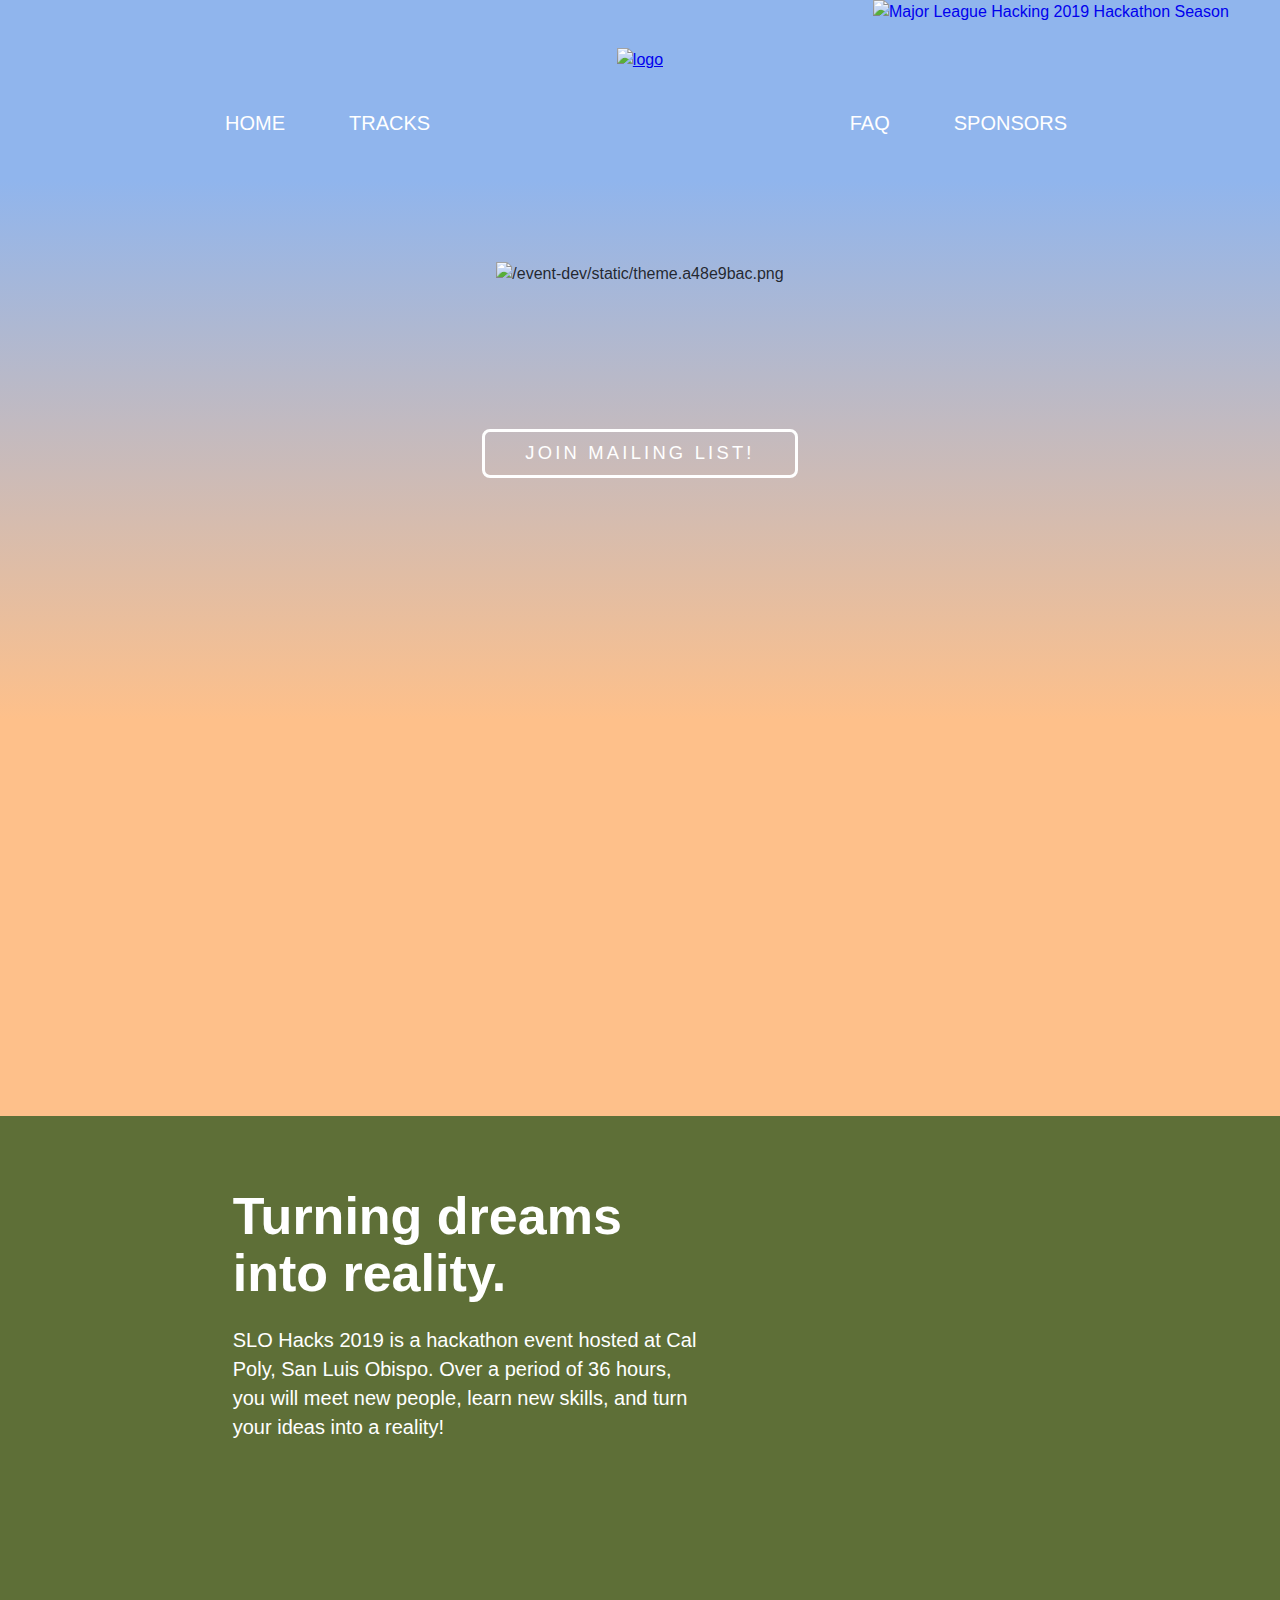
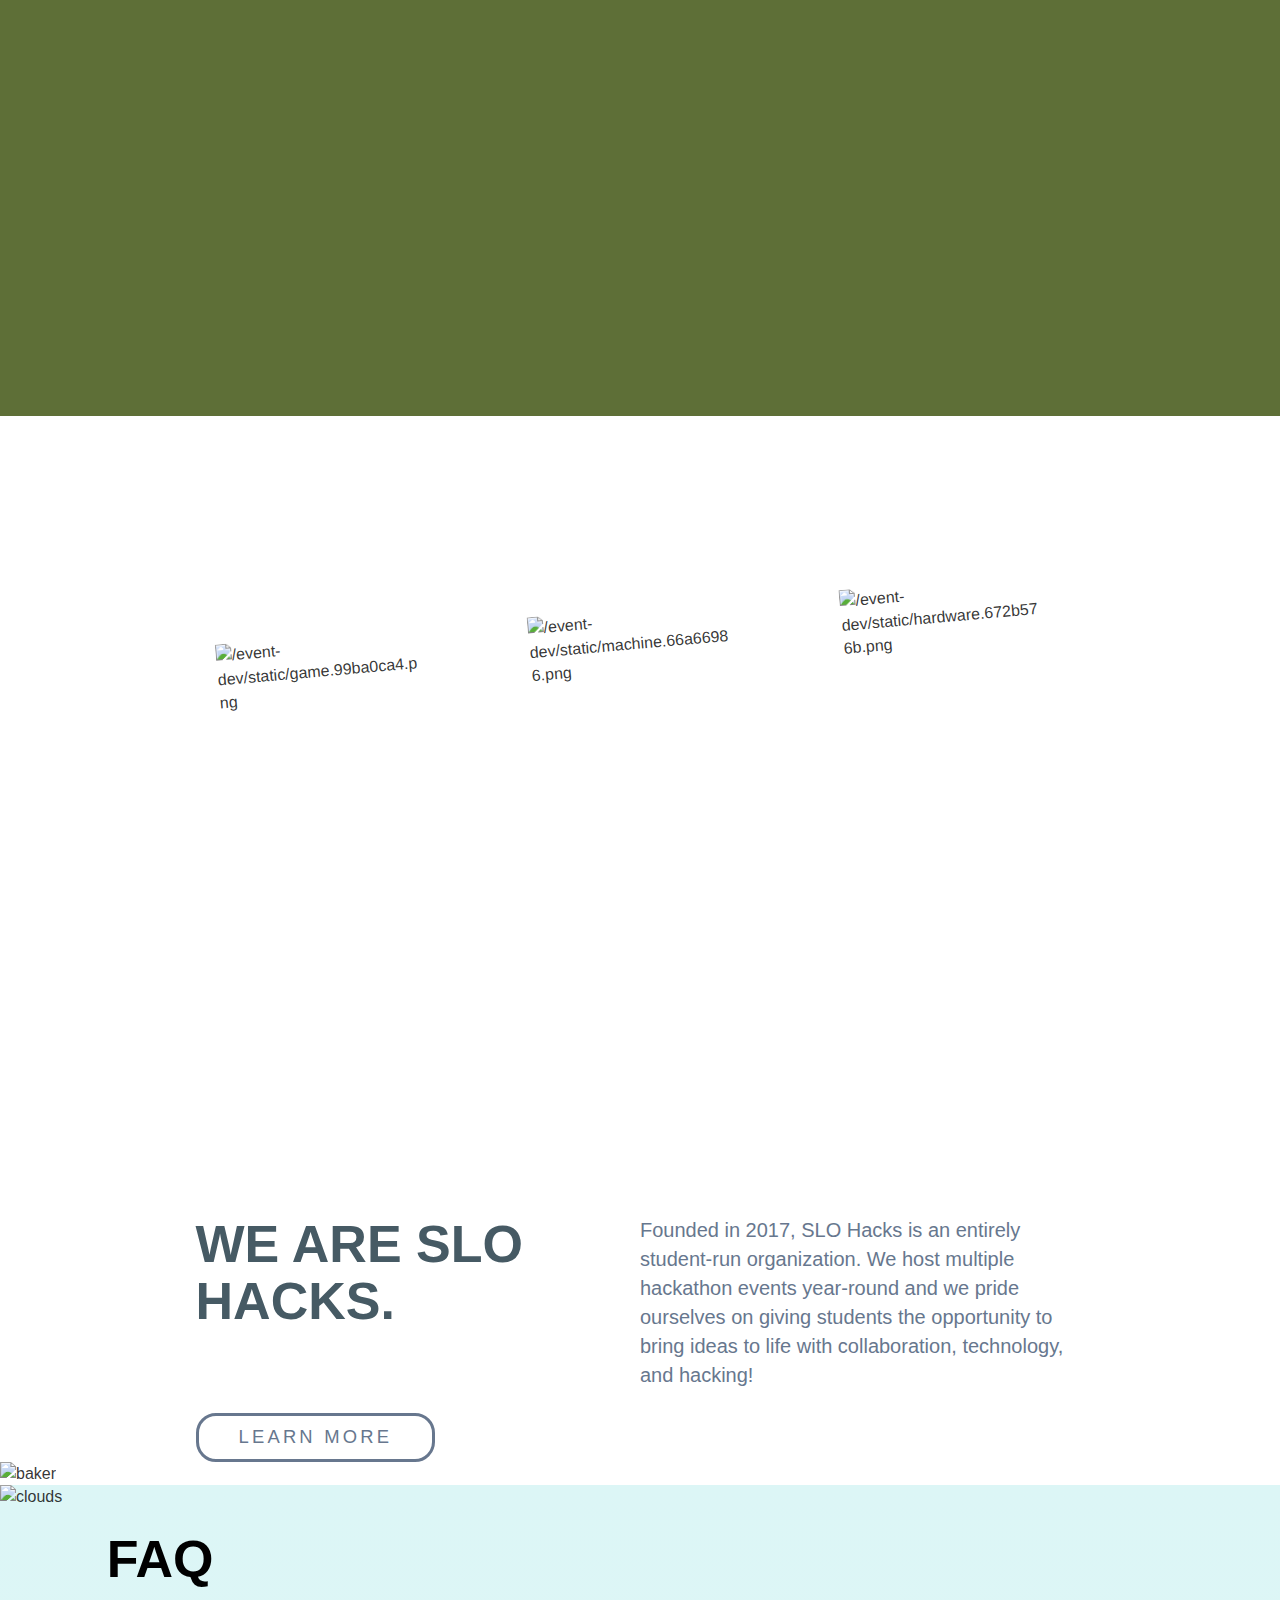
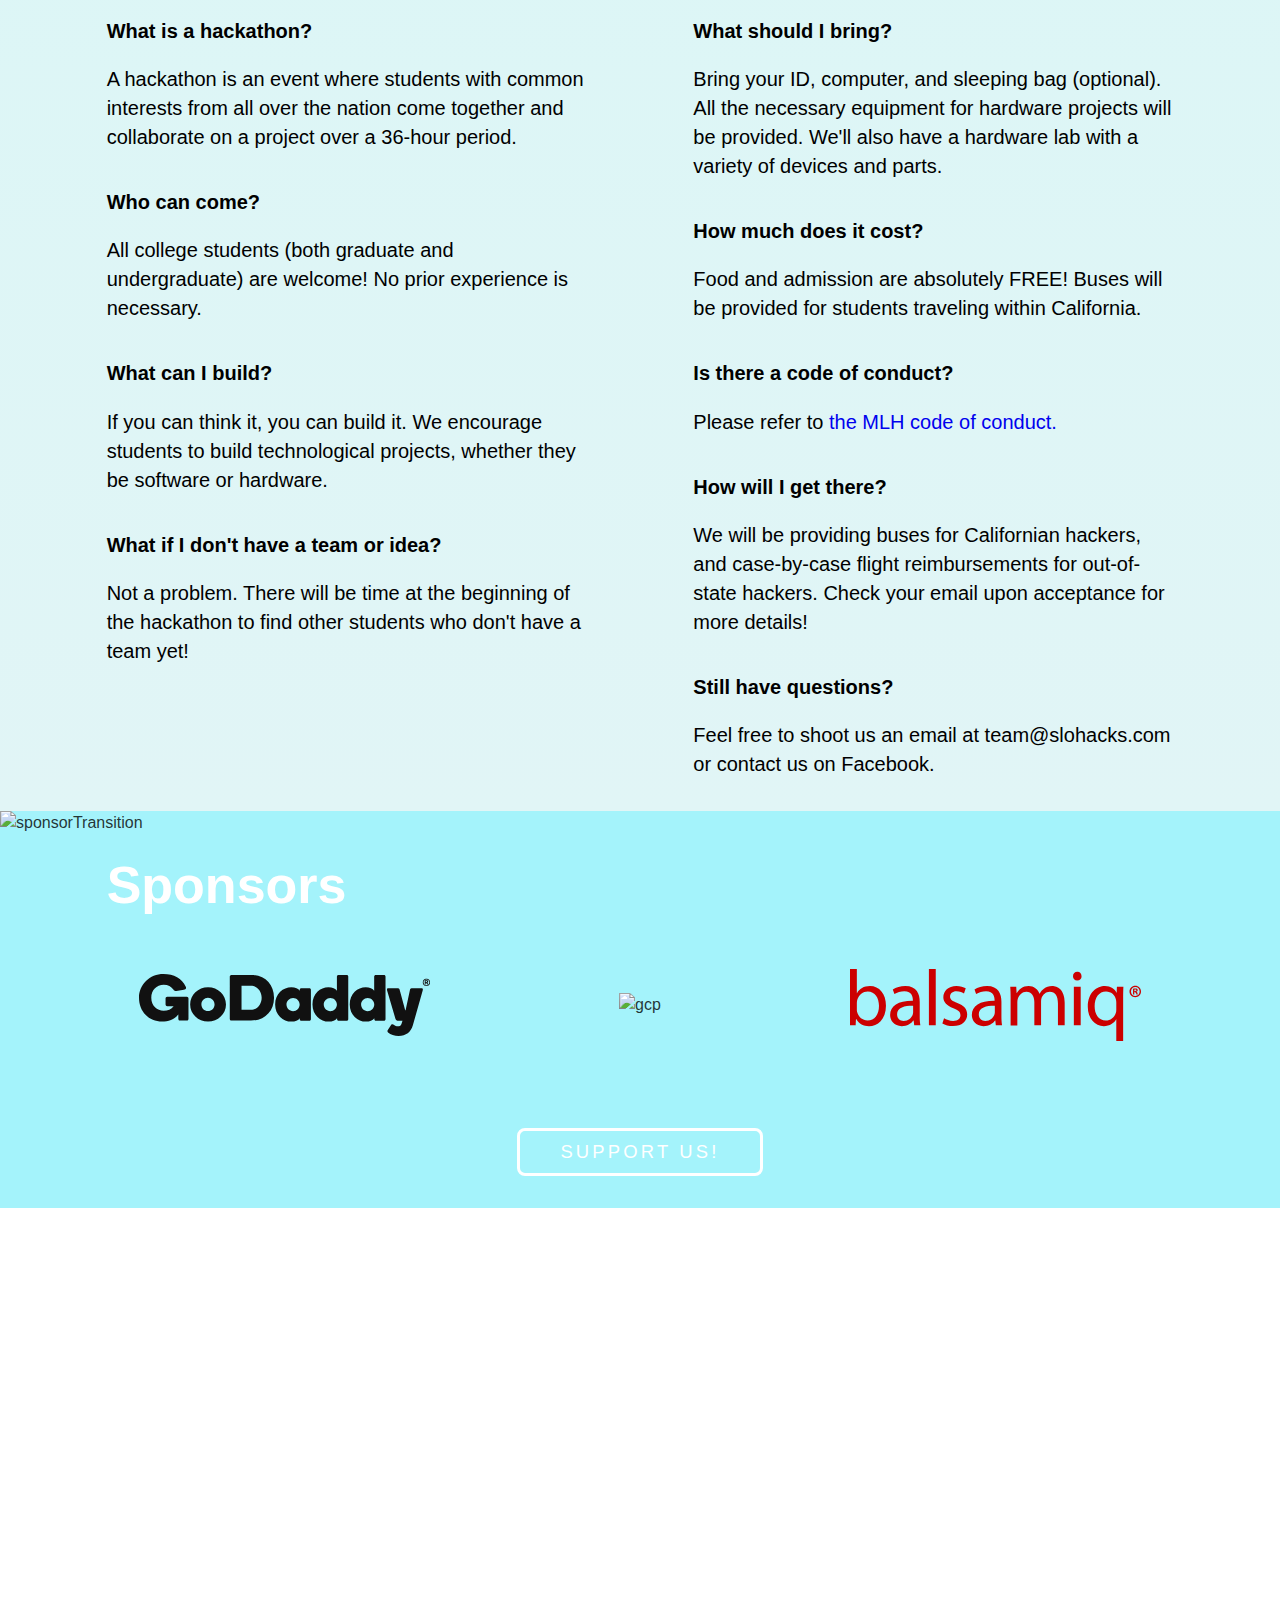
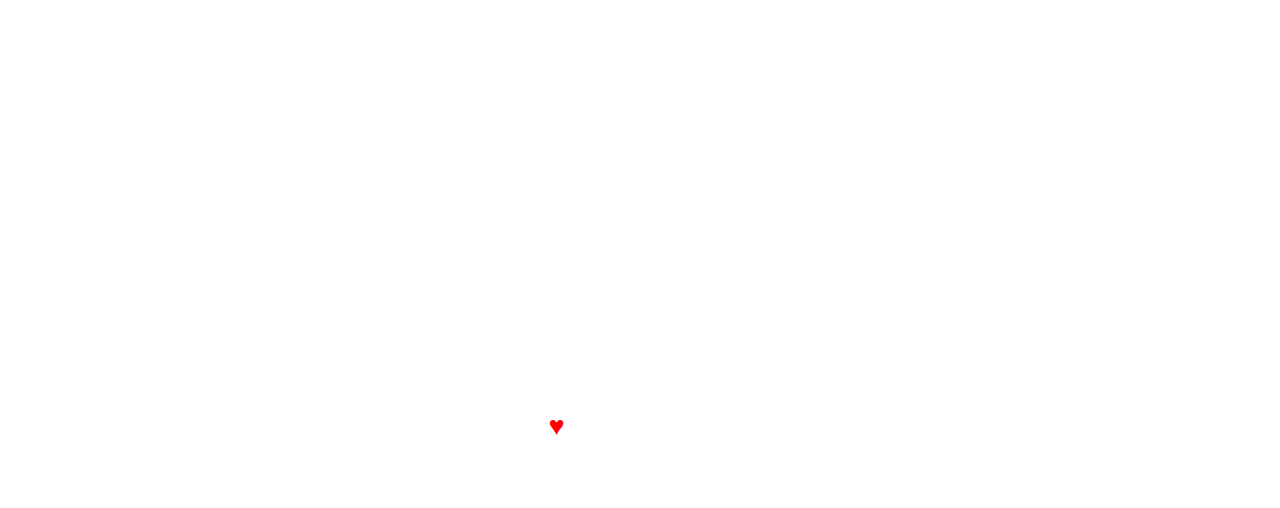
==== commit b440849a: "Updates" ====
--- a/index.html
+++ b/index.html
@@ -1 +1 @@
-<!DOCTYPE html><html><head><meta charSet="utf-8"/><meta http-equiv="x-ua-compatible" content="ie=edge"/><meta name="viewport" content="width=device-width, initial-scale=1, shrink-to-fit=no"/><link rel="preload" href="/event-dev/component---src-layouts-index-jsx-b72fbde27e36da0aee24.js" as="script"/><link rel="preload" href="/event-dev/component---src-pages-index-jsx-e48d091de114f451e90d.js" as="script"/><link rel="preload" href="/event-dev/path---index-a0e39f21c11f6a62c5ab.js" as="script"/><link rel="preload" href="/event-dev/app-0e405e600616283369bf.js" as="script"/><link rel="preload" href="/event-dev/commons-17278949ed19a0a97c86.js" as="script"/><style id="typography.js">html{font-family:sans-serif;-ms-text-size-adjust:100%;-webkit-text-size-adjust:100%}body{margin:0}article,aside,details,figcaption,figure,footer,header,main,menu,nav,section,summary{display:block}audio,canvas,progress,video{display:inline-block}audio:not([controls]){display:none;height:0}progress{vertical-align:baseline}[hidden],template{display:none}a{background-color:transparent;-webkit-text-decoration-skip:objects}a:active,a:hover{outline-width:0}abbr[title]{border-bottom:none;text-decoration:underline;text-decoration:underline dotted}b,strong{font-weight:inherit;font-weight:bolder}dfn{font-style:italic}h1{font-size:2em;margin:.67em 0}mark{background-color:#ff0;color:#000}small{font-size:80%}sub,sup{font-size:75%;line-height:0;position:relative;vertical-align:baseline}sub{bottom:-.25em}sup{top:-.5em}img{border-style:none}svg:not(:root){overflow:hidden}code,kbd,pre,samp{font-family:monospace,monospace;font-size:1em}figure{margin:1em 40px}hr{box-sizing:content-box;height:0;overflow:visible}button,input,optgroup,select,textarea{font:inherit;margin:0}optgroup{font-weight:700}button,input{overflow:visible}button,select{text-transform:none}[type=reset],[type=submit],button,html [type=button]{-webkit-appearance:button}[type=button]::-moz-focus-inner,[type=reset]::-moz-focus-inner,[type=submit]::-moz-focus-inner,button::-moz-focus-inner{border-style:none;padding:0}[type=button]:-moz-focusring,[type=reset]:-moz-focusring,[type=submit]:-moz-focusring,button:-moz-focusring{outline:1px dotted ButtonText}fieldset{border:1px solid silver;margin:0 2px;padding:.35em .625em .75em}legend{box-sizing:border-box;color:inherit;display:table;max-width:100%;padding:0;white-space:normal}textarea{overflow:auto}[type=checkbox],[type=radio]{box-sizing:border-box;padding:0}[type=number]::-webkit-inner-spin-button,[type=number]::-webkit-outer-spin-button{height:auto}[type=search]{-webkit-appearance:textfield;outline-offset:-2px}[type=search]::-webkit-search-cancel-button,[type=search]::-webkit-search-decoration{-webkit-appearance:none}::-webkit-input-placeholder{color:inherit;opacity:.54}::-webkit-file-upload-button{-webkit-appearance:button;font:inherit}html{font:100%/1.45 'Brandon Grotesque','Helvetica Neue','Helvetica',sans-serif;box-sizing:border-box;overflow-y:scroll;}*{box-sizing:inherit;}*:before{box-sizing:inherit;}*:after{box-sizing:inherit;}body{color:hsla(0,0%,0%,0.8);font-family:'Brandon Grotesque','Helvetica Neue','Helvetica',sans-serif;font-weight:normal;word-wrap:break-word;font-kerning:normal;-moz-font-feature-settings:"kern", "liga", "clig", "calt";-ms-font-feature-settings:"kern", "liga", "clig", "calt";-webkit-font-feature-settings:"kern", "liga", "clig", "calt";font-feature-settings:"kern", "liga", "clig", "calt";}img{max-width:100%;margin-left:0;margin-right:0;margin-top:0;padding-bottom:0;padding-left:0;padding-right:0;padding-top:0;margin-bottom:1.45rem;}h1{margin-left:0;margin-right:0;margin-top:0;padding-bottom:0;padding-left:0;padding-right:0;padding-top:0;margin-bottom:1.45rem;color:#465A64;font-family:'Brandon Grotesque','Helvetica Neue','Helvetica',sans-serif;font-weight:bold;text-rendering:optimizeLegibility;font-size:2rem;line-height:1.1;}h2{margin-left:0;margin-right:0;margin-top:0;padding-bottom:0;padding-left:0;padding-right:0;padding-top:0;margin-bottom:1.45rem;color:#465A64;font-family:'Brandon Grotesque','Helvetica Neue','Helvetica',sans-serif;font-weight:bold;text-rendering:optimizeLegibility;font-size:1.51572rem;line-height:1.1;}h3{margin-left:0;margin-right:0;margin-top:0;padding-bottom:0;padding-left:0;padding-right:0;padding-top:0;margin-bottom:1.45rem;color:#465A64;font-family:'Brandon Grotesque','Helvetica Neue','Helvetica',sans-serif;font-weight:bold;text-rendering:optimizeLegibility;font-size:1.31951rem;line-height:1.1;}h4{margin-left:0;margin-right:0;margin-top:0;padding-bottom:0;padding-left:0;padding-right:0;padding-top:0;margin-bottom:1.45rem;color:#465A64;font-family:'Brandon Grotesque','Helvetica Neue','Helvetica',sans-serif;font-weight:bold;text-rendering:optimizeLegibility;font-size:1rem;line-height:1.1;}h5{margin-left:0;margin-right:0;margin-top:0;padding-bottom:0;padding-left:0;padding-right:0;padding-top:0;margin-bottom:1.45rem;color:#465A64;font-family:'Brandon Grotesque','Helvetica Neue','Helvetica',sans-serif;font-weight:bold;text-rendering:optimizeLegibility;font-size:0.87055rem;line-height:1.1;}h6{margin-left:0;margin-right:0;margin-top:0;padding-bottom:0;padding-left:0;padding-right:0;padding-top:0;margin-bottom:1.45rem;color:#465A64;font-family:'Brandon Grotesque','Helvetica Neue','Helvetica',sans-serif;font-weight:bold;text-rendering:optimizeLegibility;font-size:0.81225rem;line-height:1.1;}hgroup{margin-left:0;margin-right:0;margin-top:0;padding-bottom:0;padding-left:0;padding-right:0;padding-top:0;margin-bottom:1.45rem;}ul{margin-left:1.45rem;margin-right:0;margin-top:0;padding-bottom:0;padding-left:0;padding-right:0;padding-top:0;margin-bottom:1.45rem;list-style-position:outside;list-style-image:none;}ol{margin-left:1.45rem;margin-right:0;margin-top:0;padding-bottom:0;padding-left:0;padding-right:0;padding-top:0;margin-bottom:1.45rem;list-style-position:outside;list-style-image:none;}dl{margin-left:0;margin-right:0;margin-top:0;padding-bottom:0;padding-left:0;padding-right:0;padding-top:0;margin-bottom:1.45rem;}dd{margin-left:0;margin-right:0;margin-top:0;padding-bottom:0;padding-left:0;padding-right:0;padding-top:0;margin-bottom:1.45rem;}p{margin-left:0;margin-right:0;margin-top:0;padding-bottom:0;padding-left:0;padding-right:0;padding-top:0;margin-bottom:1.45rem;}figure{margin-left:0;margin-right:0;margin-top:0;padding-bottom:0;padding-left:0;padding-right:0;padding-top:0;margin-bottom:1.45rem;}pre{margin-left:0;margin-right:0;margin-top:0;padding-bottom:0;padding-left:0;padding-right:0;padding-top:0;margin-bottom:1.45rem;font-size:0.85rem;line-height:1.45rem;}table{margin-left:0;margin-right:0;margin-top:0;padding-bottom:0;padding-left:0;padding-right:0;padding-top:0;margin-bottom:1.45rem;font-size:1rem;line-height:1.45rem;border-collapse:collapse;width:100%;}fieldset{margin-left:0;margin-right:0;margin-top:0;padding-bottom:0;padding-left:0;padding-right:0;padding-top:0;margin-bottom:1.45rem;}blockquote{margin-left:1.45rem;margin-right:1.45rem;margin-top:0;padding-bottom:0;padding-left:0;padding-right:0;padding-top:0;margin-bottom:1.45rem;}form{margin-left:0;margin-right:0;margin-top:0;padding-bottom:0;padding-left:0;padding-right:0;padding-top:0;margin-bottom:1.45rem;}noscript{margin-left:0;margin-right:0;margin-top:0;padding-bottom:0;padding-left:0;padding-right:0;padding-top:0;margin-bottom:1.45rem;}iframe{margin-left:0;margin-right:0;margin-top:0;padding-bottom:0;padding-left:0;padding-right:0;padding-top:0;margin-bottom:1.45rem;}hr{margin-left:0;margin-right:0;margin-top:0;padding-bottom:0;padding-left:0;padding-right:0;padding-top:0;margin-bottom:calc(1.45rem - 1px);background:hsla(0,0%,0%,0.2);border:none;height:1px;}address{margin-left:0;margin-right:0;margin-top:0;padding-bottom:0;padding-left:0;padding-right:0;padding-top:0;margin-bottom:1.45rem;}b{font-weight:bold;}strong{font-weight:bold;}dt{font-weight:bold;}th{font-weight:bold;}li{margin-bottom:calc(1.45rem / 2);}ol li{padding-left:0;}ul li{padding-left:0;}li > ol{margin-left:1.45rem;margin-bottom:calc(1.45rem / 2);margin-top:calc(1.45rem / 2);}li > ul{margin-left:1.45rem;margin-bottom:calc(1.45rem / 2);margin-top:calc(1.45rem / 2);}blockquote *:last-child{margin-bottom:0;}li *:last-child{margin-bottom:0;}p *:last-child{margin-bottom:0;}li > p{margin-bottom:calc(1.45rem / 2);}code{font-size:0.85rem;line-height:1.45rem;}kbd{font-size:0.85rem;line-height:1.45rem;}samp{font-size:0.85rem;line-height:1.45rem;}abbr{border-bottom:1px dotted hsla(0,0%,0%,0.5);cursor:help;}acronym{border-bottom:1px dotted hsla(0,0%,0%,0.5);cursor:help;}abbr[title]{border-bottom:1px dotted hsla(0,0%,0%,0.5);cursor:help;text-decoration:none;}thead{text-align:left;}td,th{text-align:left;border-bottom:1px solid hsla(0,0%,0%,0.12);font-feature-settings:"tnum";-moz-font-feature-settings:"tnum";-ms-font-feature-settings:"tnum";-webkit-font-feature-settings:"tnum";padding-left:0.96667rem;padding-right:0.96667rem;padding-top:0.725rem;padding-bottom:calc(0.725rem - 1px);}th:first-child,td:first-child{padding-left:0;}th:last-child,td:last-child{padding-right:0;}</style><title data-react-helmet="true">SLO Hacks</title><meta data-react-helmet="true" name="description" content="SLO Hacks"/><meta data-react-helmet="true" name="keywords" content="san luis obispo, cal poly, hackathon, coding, software, competition"/><meta data-react-helmet="true" name="theme-color" content="#FFFFFF"/><style id="gatsby-inlined-css">@font-face{font-family:\../assets/fonts/UGO COLOR;src:url(/event-dev/static/UGO-COLOR.40f204da.eot);src:url(/event-dev/static/UGO-COLOR.40f204da.eot?#iefix) format("embedded-opentype"),url(/event-dev/static/UGO-COLOR.e59ee098.woff) format("woff"),url(/event-dev/static/UGO-COLOR.8373f332.ttf) format("truetype");font-weight:400;font-style:normal}@font-face{font-family:Brandon Grotesque;src:url(/event-dev/static/BrandonGrotesque-Medium.a24bfe8e.eot);src:url(/event-dev/static/BrandonGrotesque-Medium.a24bfe8e.eot?#iefix) format("embedded-opentype"),url(/event-dev/static/BrandonGrotesque-Medium.920c11f3.woff) format("woff"),url(/event-dev/static/BrandonGrotesque-Medium.ef4fddb0.ttf) format("truetype");font-weight:500;font-style:normal}@font-face{font-family:Brandon Grotesque;src:url(/event-dev/static/BrandonGrotesque-Black.3114b5b0.eot);src:url(/event-dev/static/BrandonGrotesque-Black.3114b5b0.eot?#iefix) format("embedded-opentype"),url(/event-dev/static/BrandonGrotesque-Black.33bc2fdf.woff) format("woff"),url(/event-dev/static/BrandonGrotesque-Black.3bebd53c.ttf) format("truetype");font-weight:900;font-style:normal}@font-face{font-family:Brandon Grotesque;src:url(/event-dev/static/BrandonGrotesque-Bold.25ca70ac.eot);src:url(/event-dev/static/BrandonGrotesque-Bold.25ca70ac.eot?#iefix) format("embedded-opentype"),url(/event-dev/static/BrandonGrotesque-Bold.1ad8d40b.woff) format("woff"),url(/event-dev/static/BrandonGrotesque-Bold.0b59275f.ttf) format("truetype");font-weight:700;font-style:normal}@font-face{font-family:Brandon Grotesque;src:url(/event-dev/static/BrandonGrotesque-RegularItalic.9ed4f864.eot);src:url(/event-dev/static/BrandonGrotesque-RegularItalic.9ed4f864.eot?#iefix) format("embedded-opentype"),url(/event-dev/static/BrandonGrotesque-RegularItalic.10cc8d87.woff) format("woff"),url(/event-dev/static/BrandonGrotesque-RegularItalic.ba6abfdd.ttf) format("truetype");font-weight:400;font-style:italic}@font-face{font-family:Brandon Grotesque;src:url(/event-dev/static/BrandonGrotesque-MediumItalic.e5a84753.eot);src:url(/event-dev/static/BrandonGrotesque-MediumItalic.e5a84753.eot?#iefix) format("embedded-opentype"),url(/event-dev/static/BrandonGrotesque-MediumItalic.0eff8582.woff) format("woff"),url(/event-dev/static/BrandonGrotesque-MediumItalic.32fdf003.ttf) format("truetype");font-weight:500;font-style:italic}@font-face{font-family:Brandon Grotesque;src:url(/event-dev/static/BrandonGrotesque-LightItalic.d799d398.eot);src:url(/event-dev/static/BrandonGrotesque-LightItalic.d799d398.eot?#iefix) format("embedded-opentype"),url(/event-dev/static/BrandonGrotesque-LightItalic.c74c045f.woff) format("woff"),url(/event-dev/static/BrandonGrotesque-LightItalic.48365373.ttf) format("truetype");font-weight:300;font-style:italic}@font-face{font-family:Brandon Grotesque;src:url(/event-dev/static/BrandonGrotesque-ThinItalic.2e45beaa.eot);src:url(/event-dev/static/BrandonGrotesque-ThinItalic.2e45beaa.eot?#iefix) format("embedded-opentype"),url(/event-dev/static/BrandonGrotesque-ThinItalic.a71f8742.woff) format("woff"),url(/event-dev/static/BrandonGrotesque-ThinItalic.eb2d3e41.ttf) format("truetype");font-weight:100;font-style:italic}@font-face{font-family:Brandon Grotesque;src:url(/event-dev/static/BrandonGrotesque-BoldItalic.cb56c624.eot);src:url(/event-dev/static/BrandonGrotesque-BoldItalic.cb56c624.eot?#iefix) format("embedded-opentype"),url(/event-dev/static/BrandonGrotesque-BoldItalic.59d9de4a.woff) format("woff"),url(/event-dev/static/BrandonGrotesque-BoldItalic.e66c2ccf.ttf) format("truetype");font-weight:700;font-style:italic}@font-face{font-family:Brandon Grotesque;src:url(/event-dev/static/BrandonGrotesque-Regular.065b98c6.eot);src:url(/event-dev/static/BrandonGrotesque-Regular.065b98c6.eot?#iefix) format("embedded-opentype"),url(/event-dev/static/BrandonGrotesque-Regular.013a89eb.woff) format("woff"),url(/event-dev/static/BrandonGrotesque-Regular.aba7d125.ttf) format("truetype");font-weight:400;font-style:normal}@font-face{font-family:Brandon Grotesque;src:url(/event-dev/static/BrandonGrotesque-BlackItalic.f72917be.eot);src:url(/event-dev/static/BrandonGrotesque-BlackItalic.f72917be.eot?#iefix) format("embedded-opentype"),url(/event-dev/static/BrandonGrotesque-BlackItalic.fa9f6ac0.woff) format("woff"),url(/event-dev/static/BrandonGrotesque-BlackItalic.acf34045.ttf) format("truetype");font-weight:900;font-style:italic}@font-face{font-family:Brandon Grotesque;src:url(/event-dev/static/BrandonGrotesque-Thin.71ddba22.eot);src:url(/event-dev/static/BrandonGrotesque-Thin.71ddba22.eot?#iefix) format("embedded-opentype"),url(/event-dev/static/BrandonGrotesque-Thin.2de6b3e4.woff) format("woff"),url(/event-dev/static/BrandonGrotesque-Thin.db853969.ttf) format("truetype");font-weight:100;font-style:normal}@font-face{font-family:Brandon Grotesque;src:url(/event-dev/static/BrandonGrotesque-Light.9e65c2c4.eot);src:url(/event-dev/static/BrandonGrotesque-Light.9e65c2c4.eot?#iefix) format("embedded-opentype"),url(/event-dev/static/BrandonGrotesque-Light.152bdc29.woff) format("woff"),url(/event-dev/static/BrandonGrotesque-Light.e4fcb109.ttf) format("truetype");font-weight:300;font-style:normal}.src-components----Hero-module---hero---388-5{grid-area:hero;background-image:url(/event-dev/static/hills.a7fcbec2.png),linear-gradient(#90b5ed 20vh,#fec08a 80vh);background-size:100% auto;background-repeat:no-repeat;background-position:bottom;height:100vh;position:relative}@media screen and (min-width:992px){.src-components----Hero-module---hero---388-5{height:124vh}}.src-components----Hero-module---heroContainer---3iX3Z{display:-ms-grid;display:grid;-ms-grid-columns:1fr 10fr 1fr;grid-template-columns:1fr 10fr 1fr;grid-template-areas:". heroNav ." ". heroContent ." ". heroButton ."}.src-components----Hero-module---heroNav---3lUtN{padding-top:3rem;display:-ms-grid;display:grid;grid-template-areas:". navLogo .";grid-area:heroNav}@media screen and (min-width:992px){.src-components----Hero-module---heroNav---3lUtN{grid-template-areas:"navLeft navLogo navRight"}.src-components----Hero-module---heroNav---3lUtN .src-components----Hero-module---navLeft---35UxK,.src-components----Hero-module---heroNav---3lUtN .src-components----Hero-module---navRight---1ikox{display:-ms-flexbox;display:flex}}.src-components----Hero-module---navLeft---35UxK{display:none;-ms-flex-direction:row;flex-direction:row;grid-area:navLeft;-ms-flex-align:center;align-items:center;-ms-flex-pack:end;justify-content:flex-end}.src-components----Hero-module---navRight---1ikox{display:none;-ms-flex-direction:row;flex-direction:row;grid-area:navRight;-ms-flex-align:center;align-items:center}.src-components----Hero-module---heroLink---1Cnlk{text-decoration:none;text-transform:uppercase;font-family:Brandon Grotesque,sans-serif;font-size:1.25rem;color:#fff;padding:2rem}.src-components----Hero-module---heroLogo---1S1hA{grid-area:navLogo;display:-ms-flexbox;display:flex;-ms-flex-pack:center;justify-content:center}.src-components----Hero-module---heroLogo---1S1hA img{display:block;width:auto;max-width:none;height:8rem}.src-components----Hero-module---heroContent---2GPOp{grid-area:heroContent;display:-ms-flexbox;display:flex;margin-top:7vh;-ms-flex-align:center;align-items:center;-ms-flex-direction:column;flex-direction:column}.src-components----Hero-module---heroTheme---3sTtT{display:-ms-flexbox;display:flex;-ms-flex-pack:center;justify-content:center}.src-components----Hero-module---heroTheme---3sTtT img{display:block;width:auto;max-width:none;height:9rem}.src-components----Hero-module---heroButtonContainer---3dpP4{grid-area:heroButton;display:-ms-flexbox;display:flex;-ms-flex-pack:center;justify-content:center}.src-components----Hero-module---heroButton---3-Jo1{font-size:1.15rem;background:transparent;display:inline-block;text-align:center;vertical-align:middle;padding:.5rem 2.5rem;font-weight:500;border-radius:.5rem;text-transform:uppercase;letter-spacing:.2rem;cursor:pointer;color:#fff;border:3px solid #fff;transition:.25s ease-in-out}.src-components----Hero-module---heroButton---3-Jo1:hover{background:#fff;color:#000}.src-components----Hero-module---banner---1Mo8Y img{position:absolute;width:auto;height:15vh;margin-right:5vw;top:0;right:0}@media screen and (min-width:992px){.src-components----Hero-module---banner---1Mo8Y img{height:30vh;margin-right:4vw}}.src-components----About-module---about---pMLcS{grid-area:about;background-color:#5e6f37;height:100%}.src-components----About-module---aboutContainer---216cn{margin-top:0;background-image:url(/event-dev/static/trees.85be08fc.png);background-position-x:10%;background-position-y:center;background-size:auto 100%;background-repeat:none;height:100vh;display:-ms-grid;display:grid;-ms-grid-columns:2fr 8fr 2fr;grid-template-columns:2fr 8fr 2fr;grid-template-areas:". aboutContent ."}@media screen and (min-width:580px){.src-components----About-module---aboutContainer---216cn{background-image:url(/event-dev/static/trees-between.493d1244.png)}}@media screen and (min-width:880px){.src-components----About-module---aboutContainer---216cn{background-position-x:10%;background-image:url(/event-dev/static/trees.85be08fc.png);background-size:contain;background-position:50%;background-repeat:no-repeat;-ms-grid-columns:2fr 4fr 5fr;grid-template-columns:2fr 4fr 5fr}}.src-components----About-module---aboutContent---36P0Y{grid-area:aboutContent;padding-top:8vh}.src-components----About-module---aboutContent---36P0Y h1{color:#fff}.src-components----About-module---aboutContent---36P0Y p{color:#fff;font-size:1.25rem}.src-components----About-module---aboutHeader---38-aY{grid-area:aboutHeader;height:auto;font-size:3.25rem}.src-components----Tracks-module---tracks---RRfF0{display:-ms-grid;display:grid;grid-area:tracks;-ms-grid-columns:1fr 10fr 1fr;grid-template-columns:1fr 10fr 1fr;grid-row-gap:2rem;grid-template-areas:". trackHeader ." ". track .";background-image:url(/event-dev/static/tracksBlur.089149bc.png);background-position-x:20%;background-size:cover;padding:2em 0}.src-components----Tracks-module---track---1sW9p{grid-area:track;display:-ms-flexbox;display:flex;-ms-flex-direction:column;flex-direction:column}.src-components----Tracks-module---trackHeader---1jHxA{color:#fff;font-size:3.25rem;grid-area:trackHeader}.src-components----Tracks-module---trackContainer---1ce7n{padding:1rem}.src-components----Tracks-module---trackContainer---1ce7n p{font-size:1.25rem}.src-components----Tracks-module---track---1sW9p h2:first-of-type{margin-bottom:0}.src-components----Tracks-module---trackImageContainer---1TzQm{text-align:center}.src-components----Tracks-module---image---hAvV0{width:40%;padding:1rem}@media screen and (min-width:992px){.src-components----Tracks-module---tracks---RRfF0{background-image:url(/event-dev/static/tracks.b1599d33.png);background-size:contain;-ms-transform:rotate(-10deg);transform:rotate(-5deg);padding:3rem 0}.src-components----Tracks-module---track---1sW9p{-ms-flex-direction:row;flex-direction:row;-ms-flex-pack:justify;justify-content:space-between}.src-components----Tracks-module---trackContainer---1ce7n{width:30%}.src-components----Tracks-module---trackImageContainer---1TzQm{text-align:left}}.src-components----History-module---history---Bn49B{margin-top:9rem;grid-area:history}.src-components----History-module---historyContainer---3XyVH{display:-ms-grid;display:grid;-ms-grid-columns:1fr 10fr 1fr;grid-template-columns:1fr 10fr 1fr;grid-template-areas:". historyHeader ." ". historyText ." ". historyButton ."}.src-components----History-module---historyHeader---2OdTF{grid-area:historyHeader}.src-components----History-module---historyHeader---2OdTF h1{font-size:3.25rem;text-transform:uppercase}.src-components----History-module---historyText---2jWN3{grid-area:historyText;text-align:left}.src-components----History-module---historyText---2jWN3 p{font-size:1.25rem;color:#67778e}.src-components----History-module---historyButtonContainer---36njD{grid-area:historyButton}.src-components----History-module---historyButton---3_tYI{font-size:1.15rem;color:#67778e;border:3px solid #67778e;background:transparent;display:inline-block;text-align:center;vertical-align:middle;padding:.5rem 2.5rem;font-weight:500;border-radius:1.25rem;text-transform:uppercase;letter-spacing:.2rem;cursor:pointer;transition:.25s ease-in-out}.src-components----History-module---historyButton---3_tYI:hover{background-color:#67778e;color:#fff}@media screen and (min-width:992px){.src-components----History-module---historyContainer---3XyVH{display:-ms-grid;display:grid;-ms-grid-columns:1fr 5fr 5fr 1fr;grid-template-columns:1fr 5fr 5fr 1fr;grid-template-areas:". historyHeader historyText ." ". historyButton . ."}}.src-components----Baker-module---baker---3uK1O{display:-ms-flexbox;display:flex;grid-area:baker}.src-components----Baker-module---baker_image---2UGlI{height:auto;-ms-flex-item-align:center;-ms-grid-row-align:center;align-self:center;margin-bottom:0}.src-components----Schedule-module---schedule---3LZPQ{display:-ms-grid;display:grid;-ms-grid-columns:1fr 10fr 1fr;grid-template-columns:1fr 10fr 1fr;grid-template-areas:". scheduleHeader ." ". scheduleWrapper ." "bottomGrass bottomGrass bottomGrass";grid-area:schedule;background-color:#8bb261}.src-components----Schedule-module---scheduleWrapper---2ulcX{display:-ms-grid;display:grid;-ms-grid-columns:1fr 10fr 1fr;grid-template-columns:1fr 10fr 1fr;grid-template-areas:". friday ." ". saturday ." ". sunday .";grid-area:scheduleWrapper;background-color:#fff;border-radius:2rem}.src-components----Schedule-module---saturday---MqW8f{grid-area:saturday}.src-components----Schedule-module---friday---3BWx_{grid-area:friday}.src-components----Schedule-module---sunday---3rDK4{grid-area:sunday}.src-components----Schedule-module---dayHeader---1XJkB{font-size:2.5rem;font-weight:700;color:#000;letter-spacing:.1rem;text-transform:uppercase;margin-bottom:0;text-align:center;padding:2rem}.src-components----Schedule-module---bottomGrass_image---3qdlN{grid-area:bottomGrass}.src-components----Schedule-module---scheduleHeader---i4UzZ{font-size:3.25rem;color:#fff;grid-area:scheduleHeader}@media screen and (min-width:992px){.src-components----Schedule-module---scheduleWrapper---2ulcX{grid-row-gap:2rem;-ms-grid-columns:4fr 4fr 4fr;grid-template-columns:4fr 4fr 4fr;grid-template-areas:"friday saturday sunday";padding:2rem;text-align:center}}.src-components----FAQ-module---faq---m2j0G{display:-ms-grid;display:grid;-ms-grid-columns:1fr 10fr 1fr;grid-template-columns:1fr 10fr 1fr;grid-template-areas:"clouds clouds clouds" ". faqHeader ." ". faqWrapper .";grid-area:faq;background:linear-gradient(0deg,#e1f5f6,#dcf6f6)}.src-components----FAQ-module---faqWrapper---2kOJr{display:-ms-flexbox;display:flex;-ms-flex-direction:column;flex-direction:column;grid-area:faqWrapper}.src-components----FAQ-module---faqHeader---lWhyR{grid-area:faqHeader;color:#000;font-size:3.25rem}.src-components----FAQ-module---question---aPMtP{padding:.5rem 0}.src-components----FAQ-module---question---aPMtP a{text-decoration:none}.src-components----FAQ-module---cloud_image---13buG{grid-area:clouds}@media screen and (min-width:992px){.src-components----FAQ-module---faqSection---2_GyA{width:45%}.src-components----FAQ-module---faqWrapper---2kOJr{-ms-flex-direction:row;flex-direction:row;-ms-flex-pack:justify;justify-content:space-between}}.src-components----SponsorLogos-module---sponsorLogos---1lcUF{display:-ms-grid;display:grid;-ms-grid-columns:1fr;grid-template-columns:1fr}.src-components----SponsorLogos-module---silver---2SkU5{display:-ms-flexbox;display:flex;padding:2rem;-ms-flex-item-align:center;align-self:center;justify-self:center}@media screen and (min-width:992px){.src-components----SponsorLogos-module---sponsorLogos---1lcUF{-ms-grid-columns:1fr 1fr 1fr;grid-template-columns:1fr 1fr 1fr}}.src-components----Sponsor-module---sponsor---D1vnr{display:-ms-grid;display:grid;grid-area:sponsor;-ms-grid-columns:1fr 10fr 1fr;grid-template-columns:1fr 10fr 1fr;grid-template-areas:"sponsorTransition sponsorTransition sponsorTransition" ". sponsorHeader ." ". sponsorContainer ." ". sponsorButton .";background:linear-gradient(#a4f3fb 80vh,#7dd8f4)}.src-components----Sponsor-module---sponsorHeader---2XBo_{grid-area:sponsorHeader;font-size:3.25rem;color:#fff}.src-components----Sponsor-module---sponsorButtonWrapper---TZdR_{margin:0 auto;padding:2em}.src-components----Sponsor-module---sponsorButton---2_PQB{font-size:1.15rem;background:transparent;display:inline-block;text-align:center;vertical-align:middle;padding:.5rem 2.5rem;font-weight:500;border-radius:.5rem;text-transform:uppercase;letter-spacing:.2rem;cursor:pointer;color:#fff;border:3px solid #fff;transition:.25s ease-in-out}.src-components----Sponsor-module---sponsorButton---2_PQB:hover{background:#fff;color:#000}.src-components----Sponsor-module---sponsorContainer---1Bjqp{grid-area:sponsorContainer;display:-ms-flexbox;display:flex;-ms-flex-direction:column;flex-direction:column}.src-components----Sponsor-module---sponsorTransition_image---2fuQY{grid-area:sponsorTransition}.src-components-common----Footer-module---footer---1EyaW{grid-area:footer;display:-ms-flexbox;display:flex;-ms-flex-direction:column;flex-direction:column;-ms-flex-align:center;align-items:center}.src-components-common----Footer-module---footer__text---2Uuty{color:#fff;margin-left:.05rem;text-align:center;font-size:3vh}.src-components-common----Footer-module---footer__heart---2buMn{font-size:100%;color:red}.src-components-common----Footer-module---footer__social---1r1Cd{display:-ms-flexbox;display:flex;-ms-flex-direction:row;flex-direction:row;-ms-flex-pack:center;justify-content:center;-ms-flex-align:center;align-items:center;-ms-flex-line-pack:center;align-content:center}.src-components-common----Footer-module---footer__row---2Rn9y{display:-ms-flexbox;display:flex;-ms-flex-align:center;align-items:center;-ms-flex-pack:center;justify-content:center}.src-components-common----Footer-module---footer__icon---1V-8u{margin:0;height:5rem}.src-components-common----Footer-module---footer__twitter---1kf-_{margin-bottom:1rem}.src-components----CTA-module---cta---2J6zR{grid-area:cta;background-image:url(/event-dev/static/beach.5a6e8e0f.png);background-size:cover;background-repeat:no-repeat}.src-components----CTA-module---ctaContainer---2dBtF{height:100vh;position:relative;display:-ms-flexbox;display:flex;-ms-flex-pack:center;justify-content:center;-ms-flex-line-pack:center;align-content:center}.src-components----CTA-module---footerContainer---ESSwz{position:absolute;bottom:0}.src-pages----index-module---layout---1tgzZ{display:-ms-grid;display:grid;-ms-grid-columns:1fr 10fr 1fr;grid-template-columns:1fr 10fr 1fr;grid-template-areas:"hero hero hero" "about about about" "tracks tracks tracks" "history history history" "baker baker baker" "schedule schedule schedule" "faq faq faq" "sponsor sponsor sponsor" "cta cta cta"}@media screen and (min-width:992px){.src-pages----index-module---layout---1tgzZ{display:-ms-grid;display:grid;-ms-grid-columns:1fr 10fr 1fr;grid-template-columns:1fr 10fr 1fr;grid-template-areas:"hero hero hero" "about about about" ". tracks ." ". history ." "baker baker baker" "schedule schedule schedule" "faq faq faq" "sponsor sponsor sponsor" "cta cta cta"}}</style></head><body><div id="___gatsby"><div data-reactroot=""><div><div class="src-pages----index-module---layout---1tgzZ"><div id="hero" class="src-components----Hero-module---hero---388-5"><section class="src-components----Hero-module---heroContainer---3iX3Z"><div class="src-components----Hero-module---heroNav---3lUtN"><div class="src-components----Hero-module---navLeft---35UxK"><a class="src-components----Hero-module---heroLink---1Cnlk" href="#hero">Home</a><a class="src-components----Hero-module---heroLink---1Cnlk" href="#schedule">Schedule</a></div><div class="src-components----Hero-module---heroLogo---1S1hA"><a href="https://www.slohacks.com"><img src="/event-dev/static/logo-white.926186b1.png" alt="logo"/></a></div><div class="src-components----Hero-module---navRight---1ikox"><a class="src-components----Hero-module---heroLink---1Cnlk" href="#sponsors">Sponsors</a><a class="src-components----Hero-module---heroLink---1Cnlk" href="#faq">FAQ</a></div></div><div class="src-components----Hero-module---heroContent---2GPOp"><div class="src-components----Hero-module---heroTheme---3sTtT"><img src="/event-dev/static/theme.a48e9bac.png" alt="/event-dev/static/theme.a48e9bac.png"/></div><div class="src-components----Hero-module---heroButtonContainer---3dpP4"><a rel="noopener noreferrer" href="http://eepurl.com/c0M_rj" target="_blank"><button class="src-components----Hero-module---heroButton---3-Jo1">Join mailing list!</button></a></div></div></section><a class="src-components----Hero-module---banner---1Mo8Y" rel="noopener noreferrer" href="https://mlh.io/seasons/na-2019/events?utm_source=na-hackathon&amp;utm_medium=TrustBadge&amp;utm_campaign=2019-season&amp;utm_content=black" target="_blank"><img src="https://s3.amazonaws.com/logged-assets/trust-badge/2019/mlh-trust-badge-2019-black.svg" alt="Major League Hacking 2019 Hackathon Season"/></a></div><div class="src-components----About-module---about---pMLcS"><section class="src-components----About-module---aboutContainer---216cn"><div class="src-components----About-module---aboutContent---36P0Y"><h1 class="src-components----About-module---aboutHeader---38-aY">Turning dreams into reality.</h1><p>SLO Hacks 2019 is a hackathon event hosted at Cal Poly, San Luis Obispo. Over a period of 36 hours, you will meet new people, learn new skills, and turn your ideas into a reality!</p></div></section></div><div class="src-components----Tracks-module---tracks---RRfF0"><h1 class="src-components----Tracks-module---trackHeader---1jHxA">Technical Tracks</h1><div class="src-components----Tracks-module---track---1sW9p"><div class="src-components----Tracks-module---trackContainer---1ce7n"><div class="src-components----Tracks-module---trackImageContainer---1TzQm"><img class="src-components----Tracks-module---image---hAvV0" src="/event-dev/static/game.99ba0ca4.png" alt="/event-dev/static/game.99ba0ca4.png"/></div><h2 style="font-size:2rem;color:white">Game</h2><h2 style="font-size:2rem;color:white">Design</h2><p style="color:white">A hackathon is an event, typically lasting several days, in which a large number of people meet to engage in collaborative computer programming.</p></div><div class="src-components----Tracks-module---trackContainer---1ce7n"><div class="src-components----Tracks-module---trackImageContainer---1TzQm"><img class="src-components----Tracks-module---image---hAvV0" src="/event-dev/static/machine.66a66986.png" alt="/event-dev/static/machine.66a66986.png"/></div><h2 style="font-size:2rem;color:white">AI + Machine</h2><h2 style="font-size:2rem;color:white">Learning</h2><p style="color:white">A hackathon is an event, typically lasting several days, in which a large number of people meet to engage in collaborative computer programming.</p></div><div class="src-components----Tracks-module---trackContainer---1ce7n"><div class="src-components----Tracks-module---trackImageContainer---1TzQm"><img class="src-components----Tracks-module---image---hAvV0" src="/event-dev/static/hardware.672b576b.png" alt="/event-dev/static/hardware.672b576b.png"/></div><h2 style="font-size:2rem;color:white">IoT +</h2><h2 style="font-size:2rem;color:white">Hardware</h2><p style="color:white">A hackathon is an event, typically lasting several days, in which a large number of people meet to engage in collaborative computer programming.</p></div></div></div><div class="src-components----History-module---history---Bn49B"><section class="src-components----History-module---historyContainer---3XyVH"><div class="src-components----History-module---historyHeader---2OdTF"><h1>We Are SLO Hacks.</h1></div><div class="src-components----History-module---historyText---2jWN3"><p>Founded in 2017, SLO Hacks is an entirely student-run organization. We host multiple hackathon events year-round and we pride ourselves on giving students the opportunity to bring ideas to life with collaboration, technology, and hacking!</p></div><div class="src-components----History-module---historyButtonContainer---36njD"><a rel="noopener noreferrer" href="https://slohacks.com/club" target="_blank"><button class="src-components----History-module---historyButton---3_tYI">Learn More</button></a></div></section></div><div class="src-components----Baker-module---baker---3uK1O"><img class="src-components----Baker-module---baker_image---2UGlI" src="/event-dev/static/baker.4c856e2a.png" alt="baker"/></div><div class="src-components----Schedule-module---schedule---3LZPQ"><h1 id="schedule" class="src-components----Schedule-module---scheduleHeader---i4UzZ">Schedule</h1><div class="src-components----Schedule-module---scheduleWrapper---2ulcX"><div class="src-components----Schedule-module---friday---3BWx_"><section><h2 class="src-components----Schedule-module---dayHeader---1XJkB">Friday</h2><div><h2 style="font-size:1.25rem;color:black">Cup Stacking Challenge</h2><p style="font-size:1.25rem;color:black">TBD</p></div><div><h2 style="font-size:1.25rem;color:black">Breakfast</h2><p style="font-size:1.25rem;color:black">TBD</p></div><div><h2 style="font-size:1.25rem;color:black">Hacking Ends</h2><p style="font-size:1.25rem;color:black">TBD</p></div><div><h2 style="font-size:1.25rem;color:black">Prep for Expo</h2><p style="font-size:1.25rem;color:black">TBD</p></div><div><h2 style="font-size:1.25rem;color:black">Expo</h2><p style="font-size:1.25rem;color:black">TBD</p></div></section></div><div class="src-components----Schedule-module---saturday---MqW8f"><section><h2 class="src-components----Schedule-module---dayHeader---1XJkB">Saturday</h2><div><h2 style="font-size:1.25rem;color:black">Paper Airplane Activity</h2><p style="font-size:1.25rem;color:black">TBD</p></div><div><h2 style="font-size:1.25rem;color:black">Late Night Campus Tour</h2><p style="font-size:1.25rem;color:black">TBD</p></div><div><h2 style="font-size:1.25rem;color:black">Breakfast</h2><p style="font-size:1.25rem;color:black">TBD</p></div><div><h2 style="font-size:1.25rem;color:black">Android Workshop</h2><p style="font-size:1.25rem;color:black">TBD</p></div><div><h2 style="font-size:1.25rem;color:black">Shirts Distribution</h2><p style="font-size:1.25rem;color:black">TBD</p></div><div><h2 style="font-size:1.25rem;color:black">Lunchn</h2><p style="font-size:1.25rem;color:black">TBD</p></div><div><h2 style="font-size:1.25rem;color:black">Raffles</h2><p style="font-size:1.25rem;color:black">TBD</p></div></section></div><div class="src-components----Schedule-module---sunday---3rDK4"><section><h2 class="src-components----Schedule-module---dayHeader---1XJkB">Sunday</h2><div><h2 style="font-size:1.25rem;color:black">Cup Stacking Challenge</h2><p style="font-size:1.25rem;color:black">TBD</p></div><div><h2 style="font-size:1.25rem;color:black">Breakfast</h2><p style="font-size:1.25rem;color:black">TBD</p></div><div><h2 style="font-size:1.25rem;color:black">Hacking Ends</h2><p style="font-size:1.25rem;color:black">TBD</p></div><div><h2 style="font-size:1.25rem;color:black">Prep for Expo</h2><p style="font-size:1.25rem;color:black">TBD</p></div><div><h2 style="font-size:1.25rem;color:black">Expo</h2><p style="font-size:1.25rem;color:black">TBD</p></div></section></div></div></div><div class="src-components----FAQ-module---faq---m2j0G"><h1 id="faq" class="src-components----FAQ-module---faqHeader---lWhyR">FAQ</h1><div class="src-components----FAQ-module---faqWrapper---2kOJr"><section class="src-components----FAQ-module---faqSection---2_GyA"><div class="src-components----FAQ-module---question---aPMtP"><h2 style="font-size:1.25rem;color:black">What is a hackathon?</h2><p style="font-size:1.25rem;color:black">A hackathon is an event where students with common interests from all over the nation come together and collaborate on a project over a 36-hour period.</p></div><div class="src-components----FAQ-module---question---aPMtP"><h2 style="font-size:1.25rem;color:black">Who can come?</h2><p style="font-size:1.25rem;color:black">All college students (both graduate and undergraduate) are welcome! No prior experience is necessary.</p></div><div class="src-components----FAQ-module---question---aPMtP"><h2 style="font-size:1.25rem;color:black">What can I build?</h2><p style="font-size:1.25rem;color:black">If you can think it, you can build it. We encourage students to build technological projects, whether they be software or hardware.</p></div><div class="src-components----FAQ-module---question---aPMtP"><h2 style="font-size:1.25rem;color:black">What if I don&#x27;t have a team or idea?</h2><p style="font-size:1.25rem;color:black">Not a problem. There will be time to find other students who don&#x27;t have a team yet!</p></div></section><section class="src-components----FAQ-module---faqSection---2_GyA"><div class="src-components----FAQ-module---question---aPMtP"><h2 style="font-size:1.25rem;color:black">What should I bring?</h2><p style="font-size:1.25rem;color:black">Bring your ID, computer, and sleeping bag (optional). All the necessary equipment for hardware projects will be provided.</p></div><div class="src-components----FAQ-module---question---aPMtP"><h2 style="font-size:1.25rem;color:black">How much does it cost?</h2><p style="font-size:1.25rem;color:black">Food and admission are absolutely FREE! Commute will be free for students traveling within California.</p></div><div class="src-components----FAQ-module---question---aPMtP"><h2 style="font-size:1.25rem;color:black">Is there a code of conduct?</h2><p style="font-size:1.25rem;color:black">Please refer to <a rel="noopener noreferrer" href="https://static.mlh.io/docs/mlh-code-of-conduct.pdf" target="_blank"> the MLH website.</a></p></div><div class="src-components----FAQ-module---question---aPMtP"><h2 style="font-size:1.25rem;color:black">How will I get there?</h2><p style="font-size:1.25rem;color:black">We will be reimbursing hackers for their transportation within California. Check your email upon acceptance for more details!</p></div><div class="src-components----FAQ-module---question---aPMtP"><h2 style="font-size:1.25rem;color:black">Still have questions?</h2><p style="font-size:1.25rem;color:black">Feel free to shoot us an email at team@slohacks.com or contact us on Facebook.</p></div></section></div><img class="src-components----FAQ-module---cloud_image---13buG" src="/event-dev/static/clouds.84cc0095.png" alt="clouds"/></div><div class="src-components----Sponsor-module---sponsor---D1vnr"><section class="src-components----Sponsor-module---sponsorContainer---1Bjqp"><h1 id="sponsors" class="src-components----Sponsor-module---sponsorHeader---2XBo_">Sponsors</h1><div><div class="src-components----SponsorLogos-module---sponsorLogos---1lcUF"><img class="src-components----SponsorLogos-module---silver---2SkU5" src="[data-uri]" alt="godaddy"/><img class="src-components----SponsorLogos-module---silver---2SkU5" src="/event-dev/static/gcp.8827188a.svg" alt="gcp"/><img class="src-components----SponsorLogos-module---silver---2SkU5" src="[data-uri]" alt="balsamiq"/></div></div><div class="src-components----Sponsor-module---sponsorButtonWrapper---TZdR_"><a rel="noopener noreferrer" href="/event-dev/static/slo-hacks-sponsorship-packet.6a7a01b7.pdf" target="_blank"><button class="src-components----Sponsor-module---sponsorButton---2_PQB" color="#FFF">Support us!</button></a></div></section><img class="src-components----Sponsor-module---sponsorTransition_image---2fuQY" src="/event-dev/static/sponsorBkgd.2ecc36f9.png" alt="sponsorTransition"/></div><div class="src-components----CTA-module---cta---2J6zR"><section class="src-components----CTA-module---ctaContainer---2dBtF"><section class="src-components----CTA-module---footerContainer---ESSwz"><div><div class="src-components-common----Footer-module---footer---1EyaW"><div class="src-components-common----Footer-module---footer__social---1r1Cd"><div><a rel="noopener" href="mailto:team@slohacks.com" target="_blank"><img class="src-components-common----Footer-module---footer__icon---1V-8u" src="[data-uri]"/></a></div><div><a rel="noopener" href="https://facebook.com/slohacks" target="_blank"><img class="src-components-common----Footer-module---footer__icon---1V-8u" src="[data-uri]"/></a></div><div><a rel="noopener" href="https://twitter.com/slohacks" target="_blank"><img class="src-components-common----Footer-module---footer__icon---1V-8u src-components-common----Footer-module---footer__twitter---1kf-_" src="[data-uri]"/></a></div><div><a rel="noopener" href="https://instagram.com/slo_hacks" target="_blank"><img class="src-components-common----Footer-module---footer__icon---1V-8u" src="[data-uri]"/></a></div></div><div class="src-components-common----Footer-module---footer__text---2Uuty"><p>Made with <span class="src-components-common----Footer-module---footer__heart---2buMn">♥</span> by the SLO Hacks Team<br/><span>© SLO Hacks 2018</span></p></div></div></div></section></section></div></div></div></div></div><script id="webpack-manifest">/*<![CDATA[*/window.webpackManifest={"231608221292675":"app-0e405e600616283369bf.js","183328146348521":"component---src-pages-404-jsx-38cd7a15be72a1308160.js","213534597649335":"component---src-pages-index-jsx-e48d091de114f451e90d.js","60335399758886":"path----557518bd178906f8d58a.js","254022195166212":"path---404-a0e39f21c11f6a62c5ab.js","142629428675168":"path---index-a0e39f21c11f6a62c5ab.js","178698757827068":"path---404-html-a0e39f21c11f6a62c5ab.js","79611799117203":"component---src-layouts-index-jsx-b72fbde27e36da0aee24.js"}/*]]>*/</script><script>/*<![CDATA[*/["/event-dev/commons-17278949ed19a0a97c86.js","/event-dev/app-0e405e600616283369bf.js","/event-dev/path---index-a0e39f21c11f6a62c5ab.js","/event-dev/component---src-pages-index-jsx-e48d091de114f451e90d.js","/event-dev/component---src-layouts-index-jsx-b72fbde27e36da0aee24.js"].forEach(function(s){document.write('<script src="'+s+'" defer></'+'script>')})/*]]>*/</script></body></html>+<!DOCTYPE html><html><head><meta charSet="utf-8"/><meta http-equiv="x-ua-compatible" content="ie=edge"/><meta name="viewport" content="width=device-width, initial-scale=1, shrink-to-fit=no"/><link rel="preload" href="/event-dev/component---src-layouts-index-jsx-b72fbde27e36da0aee24.js" as="script"/><link rel="preload" href="/event-dev/component---src-pages-index-jsx-ebe7c14db6a15fb63946.js" as="script"/><link rel="preload" href="/event-dev/path---index-a0e39f21c11f6a62c5ab.js" as="script"/><link rel="preload" href="/event-dev/app-0e405e600616283369bf.js" as="script"/><link rel="preload" href="/event-dev/commons-17278949ed19a0a97c86.js" as="script"/><style id="typography.js">html{font-family:sans-serif;-ms-text-size-adjust:100%;-webkit-text-size-adjust:100%}body{margin:0}article,aside,details,figcaption,figure,footer,header,main,menu,nav,section,summary{display:block}audio,canvas,progress,video{display:inline-block}audio:not([controls]){display:none;height:0}progress{vertical-align:baseline}[hidden],template{display:none}a{background-color:transparent;-webkit-text-decoration-skip:objects}a:active,a:hover{outline-width:0}abbr[title]{border-bottom:none;text-decoration:underline;text-decoration:underline dotted}b,strong{font-weight:inherit;font-weight:bolder}dfn{font-style:italic}h1{font-size:2em;margin:.67em 0}mark{background-color:#ff0;color:#000}small{font-size:80%}sub,sup{font-size:75%;line-height:0;position:relative;vertical-align:baseline}sub{bottom:-.25em}sup{top:-.5em}img{border-style:none}svg:not(:root){overflow:hidden}code,kbd,pre,samp{font-family:monospace,monospace;font-size:1em}figure{margin:1em 40px}hr{box-sizing:content-box;height:0;overflow:visible}button,input,optgroup,select,textarea{font:inherit;margin:0}optgroup{font-weight:700}button,input{overflow:visible}button,select{text-transform:none}[type=reset],[type=submit],button,html [type=button]{-webkit-appearance:button}[type=button]::-moz-focus-inner,[type=reset]::-moz-focus-inner,[type=submit]::-moz-focus-inner,button::-moz-focus-inner{border-style:none;padding:0}[type=button]:-moz-focusring,[type=reset]:-moz-focusring,[type=submit]:-moz-focusring,button:-moz-focusring{outline:1px dotted ButtonText}fieldset{border:1px solid silver;margin:0 2px;padding:.35em .625em .75em}legend{box-sizing:border-box;color:inherit;display:table;max-width:100%;padding:0;white-space:normal}textarea{overflow:auto}[type=checkbox],[type=radio]{box-sizing:border-box;padding:0}[type=number]::-webkit-inner-spin-button,[type=number]::-webkit-outer-spin-button{height:auto}[type=search]{-webkit-appearance:textfield;outline-offset:-2px}[type=search]::-webkit-search-cancel-button,[type=search]::-webkit-search-decoration{-webkit-appearance:none}::-webkit-input-placeholder{color:inherit;opacity:.54}::-webkit-file-upload-button{-webkit-appearance:button;font:inherit}html{font:100%/1.45 'Brandon Grotesque','Helvetica Neue','Helvetica',sans-serif;box-sizing:border-box;overflow-y:scroll;}*{box-sizing:inherit;}*:before{box-sizing:inherit;}*:after{box-sizing:inherit;}body{color:hsla(0,0%,0%,0.8);font-family:'Brandon Grotesque','Helvetica Neue','Helvetica',sans-serif;font-weight:normal;word-wrap:break-word;font-kerning:normal;-moz-font-feature-settings:"kern", "liga", "clig", "calt";-ms-font-feature-settings:"kern", "liga", "clig", "calt";-webkit-font-feature-settings:"kern", "liga", "clig", "calt";font-feature-settings:"kern", "liga", "clig", "calt";}img{max-width:100%;margin-left:0;margin-right:0;margin-top:0;padding-bottom:0;padding-left:0;padding-right:0;padding-top:0;margin-bottom:1.45rem;}h1{margin-left:0;margin-right:0;margin-top:0;padding-bottom:0;padding-left:0;padding-right:0;padding-top:0;margin-bottom:1.45rem;color:#465A64;font-family:'Brandon Grotesque','Helvetica Neue','Helvetica',sans-serif;font-weight:bold;text-rendering:optimizeLegibility;font-size:2rem;line-height:1.1;}h2{margin-left:0;margin-right:0;margin-top:0;padding-bottom:0;padding-left:0;padding-right:0;padding-top:0;margin-bottom:1.45rem;color:#465A64;font-family:'Brandon Grotesque','Helvetica Neue','Helvetica',sans-serif;font-weight:bold;text-rendering:optimizeLegibility;font-size:1.51572rem;line-height:1.1;}h3{margin-left:0;margin-right:0;margin-top:0;padding-bottom:0;padding-left:0;padding-right:0;padding-top:0;margin-bottom:1.45rem;color:#465A64;font-family:'Brandon Grotesque','Helvetica Neue','Helvetica',sans-serif;font-weight:bold;text-rendering:optimizeLegibility;font-size:1.31951rem;line-height:1.1;}h4{margin-left:0;margin-right:0;margin-top:0;padding-bottom:0;padding-left:0;padding-right:0;padding-top:0;margin-bottom:1.45rem;color:#465A64;font-family:'Brandon Grotesque','Helvetica Neue','Helvetica',sans-serif;font-weight:bold;text-rendering:optimizeLegibility;font-size:1rem;line-height:1.1;}h5{margin-left:0;margin-right:0;margin-top:0;padding-bottom:0;padding-left:0;padding-right:0;padding-top:0;margin-bottom:1.45rem;color:#465A64;font-family:'Brandon Grotesque','Helvetica Neue','Helvetica',sans-serif;font-weight:bold;text-rendering:optimizeLegibility;font-size:0.87055rem;line-height:1.1;}h6{margin-left:0;margin-right:0;margin-top:0;padding-bottom:0;padding-left:0;padding-right:0;padding-top:0;margin-bottom:1.45rem;color:#465A64;font-family:'Brandon Grotesque','Helvetica Neue','Helvetica',sans-serif;font-weight:bold;text-rendering:optimizeLegibility;font-size:0.81225rem;line-height:1.1;}hgroup{margin-left:0;margin-right:0;margin-top:0;padding-bottom:0;padding-left:0;padding-right:0;padding-top:0;margin-bottom:1.45rem;}ul{margin-left:1.45rem;margin-right:0;margin-top:0;padding-bottom:0;padding-left:0;padding-right:0;padding-top:0;margin-bottom:1.45rem;list-style-position:outside;list-style-image:none;}ol{margin-left:1.45rem;margin-right:0;margin-top:0;padding-bottom:0;padding-left:0;padding-right:0;padding-top:0;margin-bottom:1.45rem;list-style-position:outside;list-style-image:none;}dl{margin-left:0;margin-right:0;margin-top:0;padding-bottom:0;padding-left:0;padding-right:0;padding-top:0;margin-bottom:1.45rem;}dd{margin-left:0;margin-right:0;margin-top:0;padding-bottom:0;padding-left:0;padding-right:0;padding-top:0;margin-bottom:1.45rem;}p{margin-left:0;margin-right:0;margin-top:0;padding-bottom:0;padding-left:0;padding-right:0;padding-top:0;margin-bottom:1.45rem;}figure{margin-left:0;margin-right:0;margin-top:0;padding-bottom:0;padding-left:0;padding-right:0;padding-top:0;margin-bottom:1.45rem;}pre{margin-left:0;margin-right:0;margin-top:0;padding-bottom:0;padding-left:0;padding-right:0;padding-top:0;margin-bottom:1.45rem;font-size:0.85rem;line-height:1.45rem;}table{margin-left:0;margin-right:0;margin-top:0;padding-bottom:0;padding-left:0;padding-right:0;padding-top:0;margin-bottom:1.45rem;font-size:1rem;line-height:1.45rem;border-collapse:collapse;width:100%;}fieldset{margin-left:0;margin-right:0;margin-top:0;padding-bottom:0;padding-left:0;padding-right:0;padding-top:0;margin-bottom:1.45rem;}blockquote{margin-left:1.45rem;margin-right:1.45rem;margin-top:0;padding-bottom:0;padding-left:0;padding-right:0;padding-top:0;margin-bottom:1.45rem;}form{margin-left:0;margin-right:0;margin-top:0;padding-bottom:0;padding-left:0;padding-right:0;padding-top:0;margin-bottom:1.45rem;}noscript{margin-left:0;margin-right:0;margin-top:0;padding-bottom:0;padding-left:0;padding-right:0;padding-top:0;margin-bottom:1.45rem;}iframe{margin-left:0;margin-right:0;margin-top:0;padding-bottom:0;padding-left:0;padding-right:0;padding-top:0;margin-bottom:1.45rem;}hr{margin-left:0;margin-right:0;margin-top:0;padding-bottom:0;padding-left:0;padding-right:0;padding-top:0;margin-bottom:calc(1.45rem - 1px);background:hsla(0,0%,0%,0.2);border:none;height:1px;}address{margin-left:0;margin-right:0;margin-top:0;padding-bottom:0;padding-left:0;padding-right:0;padding-top:0;margin-bottom:1.45rem;}b{font-weight:bold;}strong{font-weight:bold;}dt{font-weight:bold;}th{font-weight:bold;}li{margin-bottom:calc(1.45rem / 2);}ol li{padding-left:0;}ul li{padding-left:0;}li > ol{margin-left:1.45rem;margin-bottom:calc(1.45rem / 2);margin-top:calc(1.45rem / 2);}li > ul{margin-left:1.45rem;margin-bottom:calc(1.45rem / 2);margin-top:calc(1.45rem / 2);}blockquote *:last-child{margin-bottom:0;}li *:last-child{margin-bottom:0;}p *:last-child{margin-bottom:0;}li > p{margin-bottom:calc(1.45rem / 2);}code{font-size:0.85rem;line-height:1.45rem;}kbd{font-size:0.85rem;line-height:1.45rem;}samp{font-size:0.85rem;line-height:1.45rem;}abbr{border-bottom:1px dotted hsla(0,0%,0%,0.5);cursor:help;}acronym{border-bottom:1px dotted hsla(0,0%,0%,0.5);cursor:help;}abbr[title]{border-bottom:1px dotted hsla(0,0%,0%,0.5);cursor:help;text-decoration:none;}thead{text-align:left;}td,th{text-align:left;border-bottom:1px solid hsla(0,0%,0%,0.12);font-feature-settings:"tnum";-moz-font-feature-settings:"tnum";-ms-font-feature-settings:"tnum";-webkit-font-feature-settings:"tnum";padding-left:0.96667rem;padding-right:0.96667rem;padding-top:0.725rem;padding-bottom:calc(0.725rem - 1px);}th:first-child,td:first-child{padding-left:0;}th:last-child,td:last-child{padding-right:0;}</style><title data-react-helmet="true">SLO Hacks</title><meta data-react-helmet="true" name="description" content="SLO Hacks"/><meta data-react-helmet="true" name="keywords" content="san luis obispo, cal poly, hackathon, coding, software, competition"/><meta data-react-helmet="true" name="theme-color" content="#FFFFFF"/><style id="gatsby-inlined-css">@font-face{font-family:\../assets/fonts/UGO COLOR;src:url(/event-dev/static/UGO-COLOR.40f204da.eot);src:url(/event-dev/static/UGO-COLOR.40f204da.eot?#iefix) format("embedded-opentype"),url(/event-dev/static/UGO-COLOR.e59ee098.woff) format("woff"),url(/event-dev/static/UGO-COLOR.8373f332.ttf) format("truetype");font-weight:400;font-style:normal}@font-face{font-family:Brandon Grotesque;src:url(/event-dev/static/BrandonGrotesque-Medium.a24bfe8e.eot);src:url(/event-dev/static/BrandonGrotesque-Medium.a24bfe8e.eot?#iefix) format("embedded-opentype"),url(/event-dev/static/BrandonGrotesque-Medium.920c11f3.woff) format("woff"),url(/event-dev/static/BrandonGrotesque-Medium.ef4fddb0.ttf) format("truetype");font-weight:500;font-style:normal}@font-face{font-family:Brandon Grotesque;src:url(/event-dev/static/BrandonGrotesque-Black.3114b5b0.eot);src:url(/event-dev/static/BrandonGrotesque-Black.3114b5b0.eot?#iefix) format("embedded-opentype"),url(/event-dev/static/BrandonGrotesque-Black.33bc2fdf.woff) format("woff"),url(/event-dev/static/BrandonGrotesque-Black.3bebd53c.ttf) format("truetype");font-weight:900;font-style:normal}@font-face{font-family:Brandon Grotesque;src:url(/event-dev/static/BrandonGrotesque-Bold.25ca70ac.eot);src:url(/event-dev/static/BrandonGrotesque-Bold.25ca70ac.eot?#iefix) format("embedded-opentype"),url(/event-dev/static/BrandonGrotesque-Bold.1ad8d40b.woff) format("woff"),url(/event-dev/static/BrandonGrotesque-Bold.0b59275f.ttf) format("truetype");font-weight:700;font-style:normal}@font-face{font-family:Brandon Grotesque;src:url(/event-dev/static/BrandonGrotesque-RegularItalic.9ed4f864.eot);src:url(/event-dev/static/BrandonGrotesque-RegularItalic.9ed4f864.eot?#iefix) format("embedded-opentype"),url(/event-dev/static/BrandonGrotesque-RegularItalic.10cc8d87.woff) format("woff"),url(/event-dev/static/BrandonGrotesque-RegularItalic.ba6abfdd.ttf) format("truetype");font-weight:400;font-style:italic}@font-face{font-family:Brandon Grotesque;src:url(/event-dev/static/BrandonGrotesque-MediumItalic.e5a84753.eot);src:url(/event-dev/static/BrandonGrotesque-MediumItalic.e5a84753.eot?#iefix) format("embedded-opentype"),url(/event-dev/static/BrandonGrotesque-MediumItalic.0eff8582.woff) format("woff"),url(/event-dev/static/BrandonGrotesque-MediumItalic.32fdf003.ttf) format("truetype");font-weight:500;font-style:italic}@font-face{font-family:Brandon Grotesque;src:url(/event-dev/static/BrandonGrotesque-LightItalic.d799d398.eot);src:url(/event-dev/static/BrandonGrotesque-LightItalic.d799d398.eot?#iefix) format("embedded-opentype"),url(/event-dev/static/BrandonGrotesque-LightItalic.c74c045f.woff) format("woff"),url(/event-dev/static/BrandonGrotesque-LightItalic.48365373.ttf) format("truetype");font-weight:300;font-style:italic}@font-face{font-family:Brandon Grotesque;src:url(/event-dev/static/BrandonGrotesque-ThinItalic.2e45beaa.eot);src:url(/event-dev/static/BrandonGrotesque-ThinItalic.2e45beaa.eot?#iefix) format("embedded-opentype"),url(/event-dev/static/BrandonGrotesque-ThinItalic.a71f8742.woff) format("woff"),url(/event-dev/static/BrandonGrotesque-ThinItalic.eb2d3e41.ttf) format("truetype");font-weight:100;font-style:italic}@font-face{font-family:Brandon Grotesque;src:url(/event-dev/static/BrandonGrotesque-BoldItalic.cb56c624.eot);src:url(/event-dev/static/BrandonGrotesque-BoldItalic.cb56c624.eot?#iefix) format("embedded-opentype"),url(/event-dev/static/BrandonGrotesque-BoldItalic.59d9de4a.woff) format("woff"),url(/event-dev/static/BrandonGrotesque-BoldItalic.e66c2ccf.ttf) format("truetype");font-weight:700;font-style:italic}@font-face{font-family:Brandon Grotesque;src:url(/event-dev/static/BrandonGrotesque-Regular.065b98c6.eot);src:url(/event-dev/static/BrandonGrotesque-Regular.065b98c6.eot?#iefix) format("embedded-opentype"),url(/event-dev/static/BrandonGrotesque-Regular.013a89eb.woff) format("woff"),url(/event-dev/static/BrandonGrotesque-Regular.aba7d125.ttf) format("truetype");font-weight:400;font-style:normal}@font-face{font-family:Brandon Grotesque;src:url(/event-dev/static/BrandonGrotesque-BlackItalic.f72917be.eot);src:url(/event-dev/static/BrandonGrotesque-BlackItalic.f72917be.eot?#iefix) format("embedded-opentype"),url(/event-dev/static/BrandonGrotesque-BlackItalic.fa9f6ac0.woff) format("woff"),url(/event-dev/static/BrandonGrotesque-BlackItalic.acf34045.ttf) format("truetype");font-weight:900;font-style:italic}@font-face{font-family:Brandon Grotesque;src:url(/event-dev/static/BrandonGrotesque-Thin.71ddba22.eot);src:url(/event-dev/static/BrandonGrotesque-Thin.71ddba22.eot?#iefix) format("embedded-opentype"),url(/event-dev/static/BrandonGrotesque-Thin.2de6b3e4.woff) format("woff"),url(/event-dev/static/BrandonGrotesque-Thin.db853969.ttf) format("truetype");font-weight:100;font-style:normal}@font-face{font-family:Brandon Grotesque;src:url(/event-dev/static/BrandonGrotesque-Light.9e65c2c4.eot);src:url(/event-dev/static/BrandonGrotesque-Light.9e65c2c4.eot?#iefix) format("embedded-opentype"),url(/event-dev/static/BrandonGrotesque-Light.152bdc29.woff) format("woff"),url(/event-dev/static/BrandonGrotesque-Light.e4fcb109.ttf) format("truetype");font-weight:300;font-style:normal}.src-components----Hero-module---hero---388-5{grid-area:hero;background-image:url(/event-dev/static/hills.a7fcbec2.png),linear-gradient(#90b5ed 20vh,#fec08a 80vh);background-size:100% auto;background-repeat:no-repeat;background-position:bottom;height:100vh;position:relative}@media screen and (min-width:992px){.src-components----Hero-module---hero---388-5{height:124vh}}.src-components----Hero-module---heroContainer---3iX3Z{display:-ms-grid;display:grid;-ms-grid-columns:1fr 10fr 1fr;grid-template-columns:1fr 10fr 1fr;grid-template-areas:". heroNav ." ". heroContent ." ". heroButton ."}.src-components----Hero-module---heroNav---3lUtN{padding-top:3rem;display:-ms-grid;display:grid;grid-template-areas:". navLogo .";grid-area:heroNav}@media screen and (min-width:992px){.src-components----Hero-module---heroNav---3lUtN{-ms-grid-columns:1fr 1fr 1fr;grid-template-columns:1fr 1fr 1fr;grid-template-areas:"navLeft navLogo navRight"}.src-components----Hero-module---heroNav---3lUtN .src-components----Hero-module---navLeft---35UxK,.src-components----Hero-module---heroNav---3lUtN .src-components----Hero-module---navRight---1ikox{display:-ms-flexbox;display:flex}}.src-components----Hero-module---navLeft---35UxK{display:none;-ms-flex-direction:row;flex-direction:row;grid-area:navLeft;-ms-flex-align:center;align-items:center;-ms-flex-pack:end;justify-content:flex-end}.src-components----Hero-module---navRight---1ikox{display:none;-ms-flex-direction:row;flex-direction:row;grid-area:navRight;-ms-flex-align:center;align-items:center}.src-components----Hero-module---heroLink---1Cnlk{text-decoration:none;text-transform:uppercase;font-family:Brandon Grotesque,sans-serif;font-size:1.25rem;color:#fff;padding:2rem}.src-components----Hero-module---heroLogo---1S1hA{grid-area:navLogo;display:-ms-flexbox;display:flex;-ms-flex-pack:center;justify-content:center}.src-components----Hero-module---heroLogo---1S1hA img{display:block;width:auto;max-width:none;height:8rem}.src-components----Hero-module---heroContent---2GPOp{grid-area:heroContent;display:-ms-flexbox;display:flex;margin-top:7vh;-ms-flex-align:center;align-items:center;-ms-flex-direction:column;flex-direction:column}.src-components----Hero-module---heroTheme---3sTtT{display:-ms-flexbox;display:flex;-ms-flex-pack:center;justify-content:center}.src-components----Hero-module---heroTheme---3sTtT img{display:block;width:auto;max-width:none;height:9rem}.src-components----Hero-module---heroButtonContainer---3dpP4{grid-area:heroButton;display:-ms-flexbox;display:flex;-ms-flex-pack:center;justify-content:center}.src-components----Hero-module---heroButton---3-Jo1{font-size:1.15rem;background:transparent;display:inline-block;text-align:center;vertical-align:middle;padding:.5rem 2.5rem;font-weight:500;border-radius:.5rem;text-transform:uppercase;letter-spacing:.2rem;cursor:pointer;color:#fff;border:3px solid #fff;transition:.25s ease-in-out}.src-components----Hero-module---heroButton---3-Jo1:hover{background:#fff;color:#000}.src-components----Hero-module---banner---1Mo8Y img{position:absolute;width:auto;height:15vh;margin-right:5vw;top:0;right:0}@media screen and (min-width:992px){.src-components----Hero-module---banner---1Mo8Y img{height:30vh;margin-right:4vw}}.src-components----About-module---about---pMLcS{grid-area:about;background-color:#5e6f37;height:100%}.src-components----About-module---aboutContainer---216cn{margin-top:0;background-image:url(/event-dev/static/trees.85be08fc.png);background-position-x:10%;background-position-y:center;background-size:auto 100%;background-repeat:none;height:100vh;display:-ms-grid;display:grid;-ms-grid-columns:2fr 8fr 2fr;grid-template-columns:2fr 8fr 2fr;grid-template-areas:". aboutContent ."}@media screen and (min-width:580px){.src-components----About-module---aboutContainer---216cn{background-image:url(/event-dev/static/trees-between.493d1244.png)}}@media screen and (min-width:880px){.src-components----About-module---aboutContainer---216cn{background-position-x:10%;background-image:url(/event-dev/static/trees.85be08fc.png);background-size:contain;background-position:50%;background-repeat:no-repeat;-ms-grid-columns:2fr 4fr 5fr;grid-template-columns:2fr 4fr 5fr}}.src-components----About-module---aboutContent---36P0Y{grid-area:aboutContent;padding-top:8vh}.src-components----About-module---aboutContent---36P0Y h1{color:#fff}.src-components----About-module---aboutContent---36P0Y p{color:#fff;font-size:1.25rem}.src-components----About-module---aboutHeader---38-aY{grid-area:aboutHeader;height:auto;font-size:3.25rem}.src-components----Tracks-module---tracks---RRfF0{display:-ms-grid;display:grid;grid-area:tracks;-ms-grid-columns:1fr 10fr 1fr;grid-template-columns:1fr 10fr 1fr;grid-row-gap:2rem;grid-template-areas:". trackHeader ." ". track .";background-image:url(/event-dev/static/tracksBlur.089149bc.png);background-position-x:20%;background-size:cover;padding:2em 0}.src-components----Tracks-module---track---1sW9p{grid-area:track;display:-ms-flexbox;display:flex;-ms-flex-direction:column;flex-direction:column}.src-components----Tracks-module---trackHeader---1jHxA{color:#fff;font-size:3.25rem;grid-area:trackHeader}.src-components----Tracks-module---trackContainer---1ce7n{padding:1rem}.src-components----Tracks-module---trackContainer---1ce7n p{font-size:1.25rem}.src-components----Tracks-module---track---1sW9p h2:first-of-type{margin-bottom:0}.src-components----Tracks-module---trackImageContainer---1TzQm{text-align:center}.src-components----Tracks-module---image---hAvV0{width:40%;padding:1rem}@media screen and (min-width:992px){.src-components----Tracks-module---tracks---RRfF0{background-image:url(/event-dev/static/tracks.b1599d33.png);background-size:contain;-ms-transform:rotate(-10deg);transform:rotate(-5deg);padding:3rem 0}.src-components----Tracks-module---track---1sW9p{-ms-flex-direction:row;flex-direction:row;-ms-flex-pack:justify;justify-content:space-between}.src-components----Tracks-module---trackContainer---1ce7n{width:30%}.src-components----Tracks-module---trackImageContainer---1TzQm{text-align:left}}.src-components----History-module---history---Bn49B{margin-top:9rem;grid-area:history}.src-components----History-module---historyContainer---3XyVH{display:-ms-grid;display:grid;-ms-grid-columns:1fr 10fr 1fr;grid-template-columns:1fr 10fr 1fr;grid-template-areas:". historyHeader ." ". historyText ." ". historyButton ."}.src-components----History-module---historyHeader---2OdTF{grid-area:historyHeader}.src-components----History-module---historyHeader---2OdTF h1{font-size:3.25rem;text-transform:uppercase}.src-components----History-module---historyText---2jWN3{grid-area:historyText;text-align:left}.src-components----History-module---historyText---2jWN3 p{font-size:1.25rem;color:#67778e}.src-components----History-module---historyButtonContainer---36njD{grid-area:historyButton}.src-components----History-module---historyButton---3_tYI{font-size:1.15rem;color:#67778e;border:3px solid #67778e;background:transparent;display:inline-block;text-align:center;vertical-align:middle;padding:.5rem 2.5rem;font-weight:500;border-radius:1.25rem;text-transform:uppercase;letter-spacing:.2rem;cursor:pointer;transition:.25s ease-in-out}.src-components----History-module---historyButton---3_tYI:hover{background-color:#67778e;color:#fff}@media screen and (min-width:992px){.src-components----History-module---historyContainer---3XyVH{display:-ms-grid;display:grid;-ms-grid-columns:1fr 5fr 5fr 1fr;grid-template-columns:1fr 5fr 5fr 1fr;grid-template-areas:". historyHeader historyText ." ". historyButton . ."}}.src-components----Baker-module---baker---3uK1O{display:-ms-flexbox;display:flex;grid-area:baker}.src-components----Baker-module---baker_image---2UGlI{height:auto;-ms-flex-item-align:center;-ms-grid-row-align:center;align-self:center;margin-bottom:0}.src-components----FAQ-module---faq---m2j0G{display:-ms-grid;display:grid;-ms-grid-columns:1fr 10fr 1fr;grid-template-columns:1fr 10fr 1fr;grid-template-areas:"clouds clouds clouds" ". faqHeader ." ". faqWrapper .";grid-area:faq;background:linear-gradient(0deg,#e1f5f6,#dcf6f6)}.src-components----FAQ-module---faqWrapper---2kOJr{display:-ms-flexbox;display:flex;-ms-flex-direction:column;flex-direction:column;grid-area:faqWrapper}.src-components----FAQ-module---faqHeader---lWhyR{grid-area:faqHeader;color:#000;font-size:3.25rem}.src-components----FAQ-module---question---aPMtP{padding:.5rem 0}.src-components----FAQ-module---question---aPMtP a{text-decoration:none}.src-components----FAQ-module---cloud_image---13buG{grid-area:clouds}@media screen and (min-width:992px){.src-components----FAQ-module---faqSection---2_GyA{width:45%}.src-components----FAQ-module---faqWrapper---2kOJr{-ms-flex-direction:row;flex-direction:row;-ms-flex-pack:justify;justify-content:space-between}}.src-components----SponsorLogos-module---sponsorLogos---1lcUF{display:-ms-grid;display:grid;-ms-grid-columns:1fr;grid-template-columns:1fr}.src-components----SponsorLogos-module---silver---2SkU5{display:-ms-flexbox;display:flex;padding:2rem;-ms-flex-item-align:center;align-self:center;justify-self:center}@media screen and (min-width:992px){.src-components----SponsorLogos-module---sponsorLogos---1lcUF{-ms-grid-columns:1fr 1fr 1fr;grid-template-columns:1fr 1fr 1fr}}.src-components----Sponsor-module---sponsor---D1vnr{display:-ms-grid;display:grid;grid-area:sponsor;-ms-grid-columns:1fr 10fr 1fr;grid-template-columns:1fr 10fr 1fr;grid-template-areas:"sponsorTransition sponsorTransition sponsorTransition" ". sponsorHeader ." ". sponsorContainer ." ". sponsorButton .";background:linear-gradient(#a4f3fb 80vh,#7dd8f4)}.src-components----Sponsor-module---sponsorHeader---2XBo_{grid-area:sponsorHeader;font-size:3.25rem;color:#fff}.src-components----Sponsor-module---sponsorButtonWrapper---TZdR_{margin:0 auto;padding:2em}.src-components----Sponsor-module---sponsorButton---2_PQB{font-size:1.15rem;background:transparent;display:inline-block;text-align:center;vertical-align:middle;padding:.5rem 2.5rem;font-weight:500;border-radius:.5rem;text-transform:uppercase;letter-spacing:.2rem;cursor:pointer;color:#fff;border:3px solid #fff;transition:.25s ease-in-out}.src-components----Sponsor-module---sponsorButton---2_PQB:hover{background:#fff;color:#000}.src-components----Sponsor-module---sponsorContainer---1Bjqp{grid-area:sponsorContainer;display:-ms-flexbox;display:flex;-ms-flex-direction:column;flex-direction:column}.src-components----Sponsor-module---sponsorTransition_image---2fuQY{grid-area:sponsorTransition}.src-components-common----Footer-module---footer---1EyaW{grid-area:footer;display:-ms-flexbox;display:flex;-ms-flex-direction:column;flex-direction:column;-ms-flex-align:center;align-items:center}.src-components-common----Footer-module---footer__text---2Uuty{color:#fff;margin-left:.05rem;text-align:center;font-size:3vh}.src-components-common----Footer-module---footer__heart---2buMn{font-size:100%;color:red}.src-components-common----Footer-module---footer__social---1r1Cd{display:-ms-flexbox;display:flex;-ms-flex-direction:row;flex-direction:row;-ms-flex-pack:center;justify-content:center;-ms-flex-align:center;align-items:center;-ms-flex-line-pack:center;align-content:center}.src-components-common----Footer-module---footer__row---2Rn9y{display:-ms-flexbox;display:flex;-ms-flex-align:center;align-items:center;-ms-flex-pack:center;justify-content:center}.src-components-common----Footer-module---footer__icon---1V-8u{margin:0;height:5rem}.src-components-common----Footer-module---footer__twitter---1kf-_{margin-bottom:1rem}.src-components----CTA-module---cta---2J6zR{grid-area:cta;background-image:url(/event-dev/static/beach.5a6e8e0f.png);background-size:cover;background-repeat:no-repeat}.src-components----CTA-module---ctaContainer---2dBtF{height:100vh;position:relative;display:-ms-flexbox;display:flex;-ms-flex-pack:center;justify-content:center;-ms-flex-line-pack:center;align-content:center}.src-components----CTA-module---footerContainer---ESSwz{position:absolute;bottom:0}.src-pages----index-module---layout---1tgzZ{display:-ms-grid;display:grid;-ms-grid-columns:1fr 10fr 1fr;grid-template-columns:1fr 10fr 1fr;grid-template-areas:"hero hero hero" "about about about" "tracks tracks tracks" "history history history" "baker baker baker" "schedule schedule schedule" "faq faq faq" "sponsor sponsor sponsor" "cta cta cta"}@media screen and (min-width:992px){.src-pages----index-module---layout---1tgzZ{display:-ms-grid;display:grid;-ms-grid-columns:1fr 10fr 1fr;grid-template-columns:1fr 10fr 1fr;grid-template-areas:"hero hero hero" "about about about" ". tracks ." ". history ." "baker baker baker" "schedule schedule schedule" "faq faq faq" "sponsor sponsor sponsor" "cta cta cta"}}</style></head><body><div id="___gatsby"><div data-reactroot=""><div><div class="src-pages----index-module---layout---1tgzZ"><div id="hero" class="src-components----Hero-module---hero---388-5"><section class="src-components----Hero-module---heroContainer---3iX3Z"><div class="src-components----Hero-module---heroNav---3lUtN"><div class="src-components----Hero-module---navLeft---35UxK"><a class="src-components----Hero-module---heroLink---1Cnlk" href="#hero">Home</a><a class="src-components----Hero-module---heroLink---1Cnlk" href="#tracks">Tracks</a></div><div class="src-components----Hero-module---heroLogo---1S1hA"><a href="https://www.slohacks.com"><img src="/event-dev/static/logo-white.926186b1.png" alt="logo"/></a></div><div class="src-components----Hero-module---navRight---1ikox"><a class="src-components----Hero-module---heroLink---1Cnlk" href="#faq">FAQ</a><a class="src-components----Hero-module---heroLink---1Cnlk" href="#sponsors">Sponsors</a></div></div><div class="src-components----Hero-module---heroContent---2GPOp"><div class="src-components----Hero-module---heroTheme---3sTtT"><img src="/event-dev/static/theme.a48e9bac.png" alt="/event-dev/static/theme.a48e9bac.png"/></div><div class="src-components----Hero-module---heroButtonContainer---3dpP4"><a rel="noopener noreferrer" href="http://eepurl.com/c0M_rj" target="_blank"><button class="src-components----Hero-module---heroButton---3-Jo1">Join mailing list!</button></a></div></div></section><a class="src-components----Hero-module---banner---1Mo8Y" rel="noopener noreferrer" href="https://mlh.io/seasons/na-2019/events?utm_source=na-hackathon&amp;utm_medium=TrustBadge&amp;utm_campaign=2019-season&amp;utm_content=black" target="_blank"><img src="https://s3.amazonaws.com/logged-assets/trust-badge/2019/mlh-trust-badge-2019-black.svg" alt="Major League Hacking 2019 Hackathon Season"/></a></div><div class="src-components----About-module---about---pMLcS"><section class="src-components----About-module---aboutContainer---216cn"><div class="src-components----About-module---aboutContent---36P0Y"><h1 class="src-components----About-module---aboutHeader---38-aY">Turning dreams into reality.</h1><p>SLO Hacks 2019 is a hackathon event hosted at Cal Poly, San Luis Obispo. Over a period of 36 hours, you will meet new people, learn new skills, and turn your ideas into a reality!</p></div></section></div><div id="tracks" class="src-components----Tracks-module---tracks---RRfF0"><h1 class="src-components----Tracks-module---trackHeader---1jHxA">Technical Tracks</h1><div class="src-components----Tracks-module---track---1sW9p"><div class="src-components----Tracks-module---trackContainer---1ce7n"><div class="src-components----Tracks-module---trackImageContainer---1TzQm"><img class="src-components----Tracks-module---image---hAvV0" src="/event-dev/static/game.99ba0ca4.png" alt="/event-dev/static/game.99ba0ca4.png"/></div><h2 style="font-size:2rem;color:white">Game</h2><h2 style="font-size:2rem;color:white">Design</h2><p style="color:white">A hackathon is an event, typically lasting several days, in which a large number of people meet to engage in collaborative computer programming.</p></div><div class="src-components----Tracks-module---trackContainer---1ce7n"><div class="src-components----Tracks-module---trackImageContainer---1TzQm"><img class="src-components----Tracks-module---image---hAvV0" src="/event-dev/static/machine.66a66986.png" alt="/event-dev/static/machine.66a66986.png"/></div><h2 style="font-size:2rem;color:white">AI + Machine</h2><h2 style="font-size:2rem;color:white">Learning</h2><p style="color:white">A hackathon is an event, typically lasting several days, in which a large number of people meet to engage in collaborative computer programming.</p></div><div class="src-components----Tracks-module---trackContainer---1ce7n"><div class="src-components----Tracks-module---trackImageContainer---1TzQm"><img class="src-components----Tracks-module---image---hAvV0" src="/event-dev/static/hardware.672b576b.png" alt="/event-dev/static/hardware.672b576b.png"/></div><h2 style="font-size:2rem;color:white">IoT +</h2><h2 style="font-size:2rem;color:white">Hardware</h2><p style="color:white">A hackathon is an event, typically lasting several days, in which a large number of people meet to engage in collaborative computer programming.</p></div></div></div><div class="src-components----History-module---history---Bn49B"><section class="src-components----History-module---historyContainer---3XyVH"><div class="src-components----History-module---historyHeader---2OdTF"><h1>We Are SLO Hacks.</h1></div><div class="src-components----History-module---historyText---2jWN3"><p>Founded in 2017, SLO Hacks is an entirely student-run organization. We host multiple hackathon events year-round and we pride ourselves on giving students the opportunity to bring ideas to life with collaboration, technology, and hacking!</p></div><div class="src-components----History-module---historyButtonContainer---36njD"><a rel="noopener noreferrer" href="https://slohacks.com/club" target="_blank"><button class="src-components----History-module---historyButton---3_tYI">Learn More</button></a></div></section></div><div class="src-components----Baker-module---baker---3uK1O"><img class="src-components----Baker-module---baker_image---2UGlI" src="/event-dev/static/baker.4c856e2a.png" alt="baker"/></div><div class="src-components----FAQ-module---faq---m2j0G"><h1 id="faq" class="src-components----FAQ-module---faqHeader---lWhyR">FAQ</h1><div class="src-components----FAQ-module---faqWrapper---2kOJr"><section class="src-components----FAQ-module---faqSection---2_GyA"><div class="src-components----FAQ-module---question---aPMtP"><h2 style="font-size:1.25rem;color:black">What is a hackathon?</h2><p style="font-size:1.25rem;color:black">A hackathon is an event where students with common interests from all over the nation come together and collaborate on a project over a 36-hour period.</p></div><div class="src-components----FAQ-module---question---aPMtP"><h2 style="font-size:1.25rem;color:black">Who can come?</h2><p style="font-size:1.25rem;color:black">All college students (both graduate and undergraduate) are welcome! No prior experience is necessary.</p></div><div class="src-components----FAQ-module---question---aPMtP"><h2 style="font-size:1.25rem;color:black">What can I build?</h2><p style="font-size:1.25rem;color:black">If you can think it, you can build it. We encourage students to build technological projects, whether they be software or hardware.</p></div><div class="src-components----FAQ-module---question---aPMtP"><h2 style="font-size:1.25rem;color:black">What if I don&#x27;t have a team or idea?</h2><p style="font-size:1.25rem;color:black">Not a problem. There will be time at the beginning of the hackathon to find other students who don&#x27;t have a team yet!</p></div></section><section class="src-components----FAQ-module---faqSection---2_GyA"><div class="src-components----FAQ-module---question---aPMtP"><h2 style="font-size:1.25rem;color:black">What should I bring?</h2><p style="font-size:1.25rem;color:black">Bring your ID, computer, and sleeping bag (optional). All the necessary equipment for hardware projects will be provided. We&#x27;ll also have a hardware lab with a variety of devices and parts.</p></div><div class="src-components----FAQ-module---question---aPMtP"><h2 style="font-size:1.25rem;color:black">How much does it cost?</h2><p style="font-size:1.25rem;color:black">Food and admission are absolutely FREE! Buses will be provided for students traveling within California.</p></div><div class="src-components----FAQ-module---question---aPMtP"><h2 style="font-size:1.25rem;color:black">Is there a code of conduct?</h2><p style="font-size:1.25rem;color:black">Please refer to <a rel="noopener noreferrer" href="https://static.mlh.io/docs/mlh-code-of-conduct.pdf" target="_blank"> the MLH code of conduct.</a></p></div><div class="src-components----FAQ-module---question---aPMtP"><h2 style="font-size:1.25rem;color:black">How will I get there?</h2><p style="font-size:1.25rem;color:black">We will be providing buses for Californian hackers, and case-by-case flight reimbursements for out-of-state hackers. Check your email upon acceptance for more details!</p></div><div class="src-components----FAQ-module---question---aPMtP"><h2 style="font-size:1.25rem;color:black">Still have questions?</h2><p style="font-size:1.25rem;color:black">Feel free to shoot us an email at team@slohacks.com or contact us on Facebook.</p></div></section></div><img class="src-components----FAQ-module---cloud_image---13buG" src="/event-dev/static/clouds.84cc0095.png" alt="clouds"/></div><div class="src-components----Sponsor-module---sponsor---D1vnr"><section class="src-components----Sponsor-module---sponsorContainer---1Bjqp"><h1 id="sponsors" class="src-components----Sponsor-module---sponsorHeader---2XBo_">Sponsors</h1><div><div class="src-components----SponsorLogos-module---sponsorLogos---1lcUF"><img class="src-components----SponsorLogos-module---silver---2SkU5" src="[data-uri]" alt="godaddy"/><img class="src-components----SponsorLogos-module---silver---2SkU5" src="/event-dev/static/gcp.8827188a.svg" alt="gcp"/><img class="src-components----SponsorLogos-module---silver---2SkU5" src="[data-uri]" alt="balsamiq"/></div></div><div class="src-components----Sponsor-module---sponsorButtonWrapper---TZdR_"><a rel="noopener noreferrer" href="/event-dev/static/slo-hacks-sponsorship-packet.6a7a01b7.pdf" target="_blank"><button class="src-components----Sponsor-module---sponsorButton---2_PQB" color="#FFF">Support us!</button></a></div></section><img class="src-components----Sponsor-module---sponsorTransition_image---2fuQY" src="/event-dev/static/sponsorBkgd.2ecc36f9.png" alt="sponsorTransition"/></div><div class="src-components----CTA-module---cta---2J6zR"><section class="src-components----CTA-module---ctaContainer---2dBtF"><section class="src-components----CTA-module---footerContainer---ESSwz"><div><div class="src-components-common----Footer-module---footer---1EyaW"><div class="src-components-common----Footer-module---footer__social---1r1Cd"><div><a rel="noopener" href="mailto:team@slohacks.com" target="_blank"><img class="src-components-common----Footer-module---footer__icon---1V-8u" src="[data-uri]"/></a></div><div><a rel="noopener" href="https://facebook.com/slohacks" target="_blank"><img class="src-components-common----Footer-module---footer__icon---1V-8u" src="[data-uri]"/></a></div><div><a rel="noopener" href="https://twitter.com/slohacks" target="_blank"><img class="src-components-common----Footer-module---footer__icon---1V-8u src-components-common----Footer-module---footer__twitter---1kf-_" src="[data-uri]"/></a></div><div><a rel="noopener" href="https://instagram.com/slo_hacks" target="_blank"><img class="src-components-common----Footer-module---footer__icon---1V-8u" src="[data-uri]"/></a></div></div><div class="src-components-common----Footer-module---footer__text---2Uuty"><p>Made with <span class="src-components-common----Footer-module---footer__heart---2buMn">♥</span> by the SLO Hacks Team<br/><span>© SLO Hacks 2018</span></p></div></div></div></section></section></div></div></div></div></div><script id="webpack-manifest">/*<![CDATA[*/window.webpackManifest={"231608221292675":"app-0e405e600616283369bf.js","183328146348521":"component---src-pages-404-jsx-38cd7a15be72a1308160.js","213534597649335":"component---src-pages-index-jsx-ebe7c14db6a15fb63946.js","60335399758886":"path----557518bd178906f8d58a.js","254022195166212":"path---404-a0e39f21c11f6a62c5ab.js","142629428675168":"path---index-a0e39f21c11f6a62c5ab.js","178698757827068":"path---404-html-a0e39f21c11f6a62c5ab.js","79611799117203":"component---src-layouts-index-jsx-b72fbde27e36da0aee24.js"}/*]]>*/</script><script>/*<![CDATA[*/["/event-dev/commons-17278949ed19a0a97c86.js","/event-dev/app-0e405e600616283369bf.js","/event-dev/path---index-a0e39f21c11f6a62c5ab.js","/event-dev/component---src-pages-index-jsx-ebe7c14db6a15fb63946.js","/event-dev/component---src-layouts-index-jsx-b72fbde27e36da0aee24.js"].forEach(function(s){document.write('<script src="'+s+'" defer></'+'script>')})/*]]>*/</script></body></html>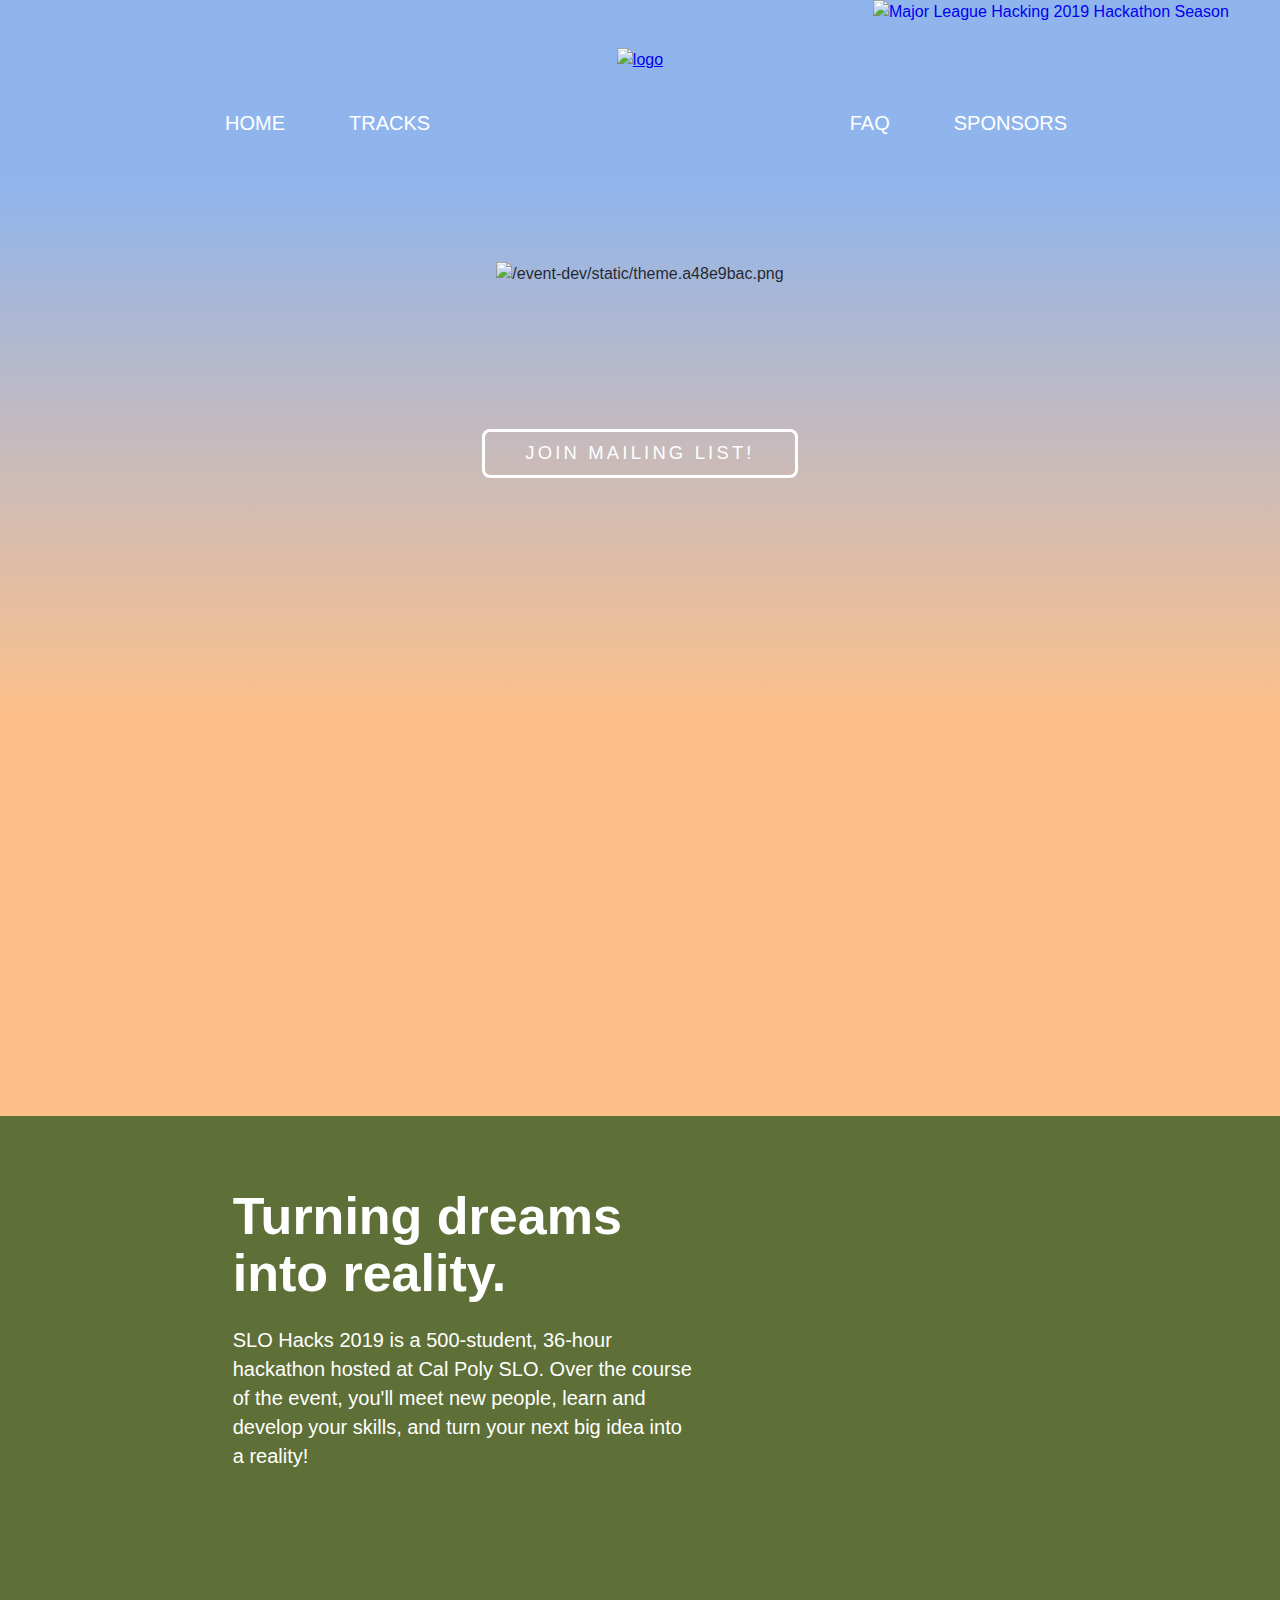
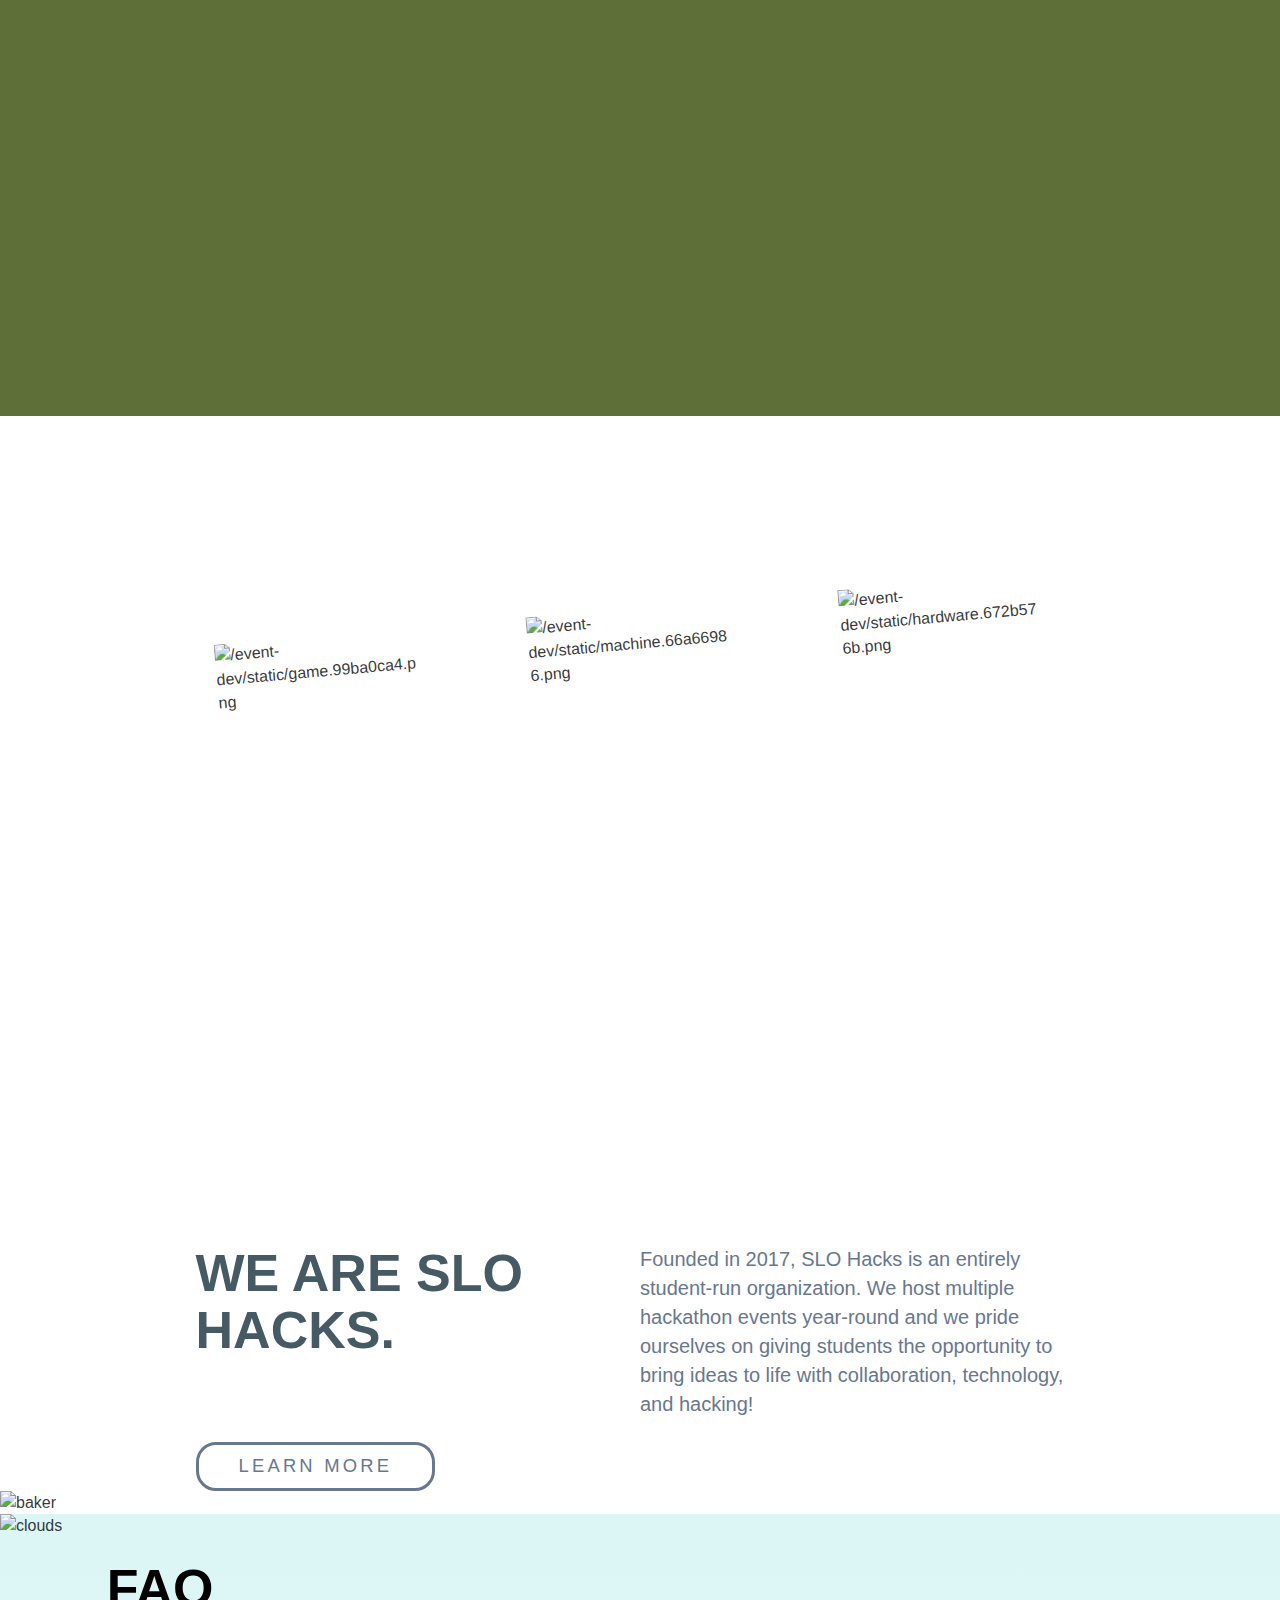
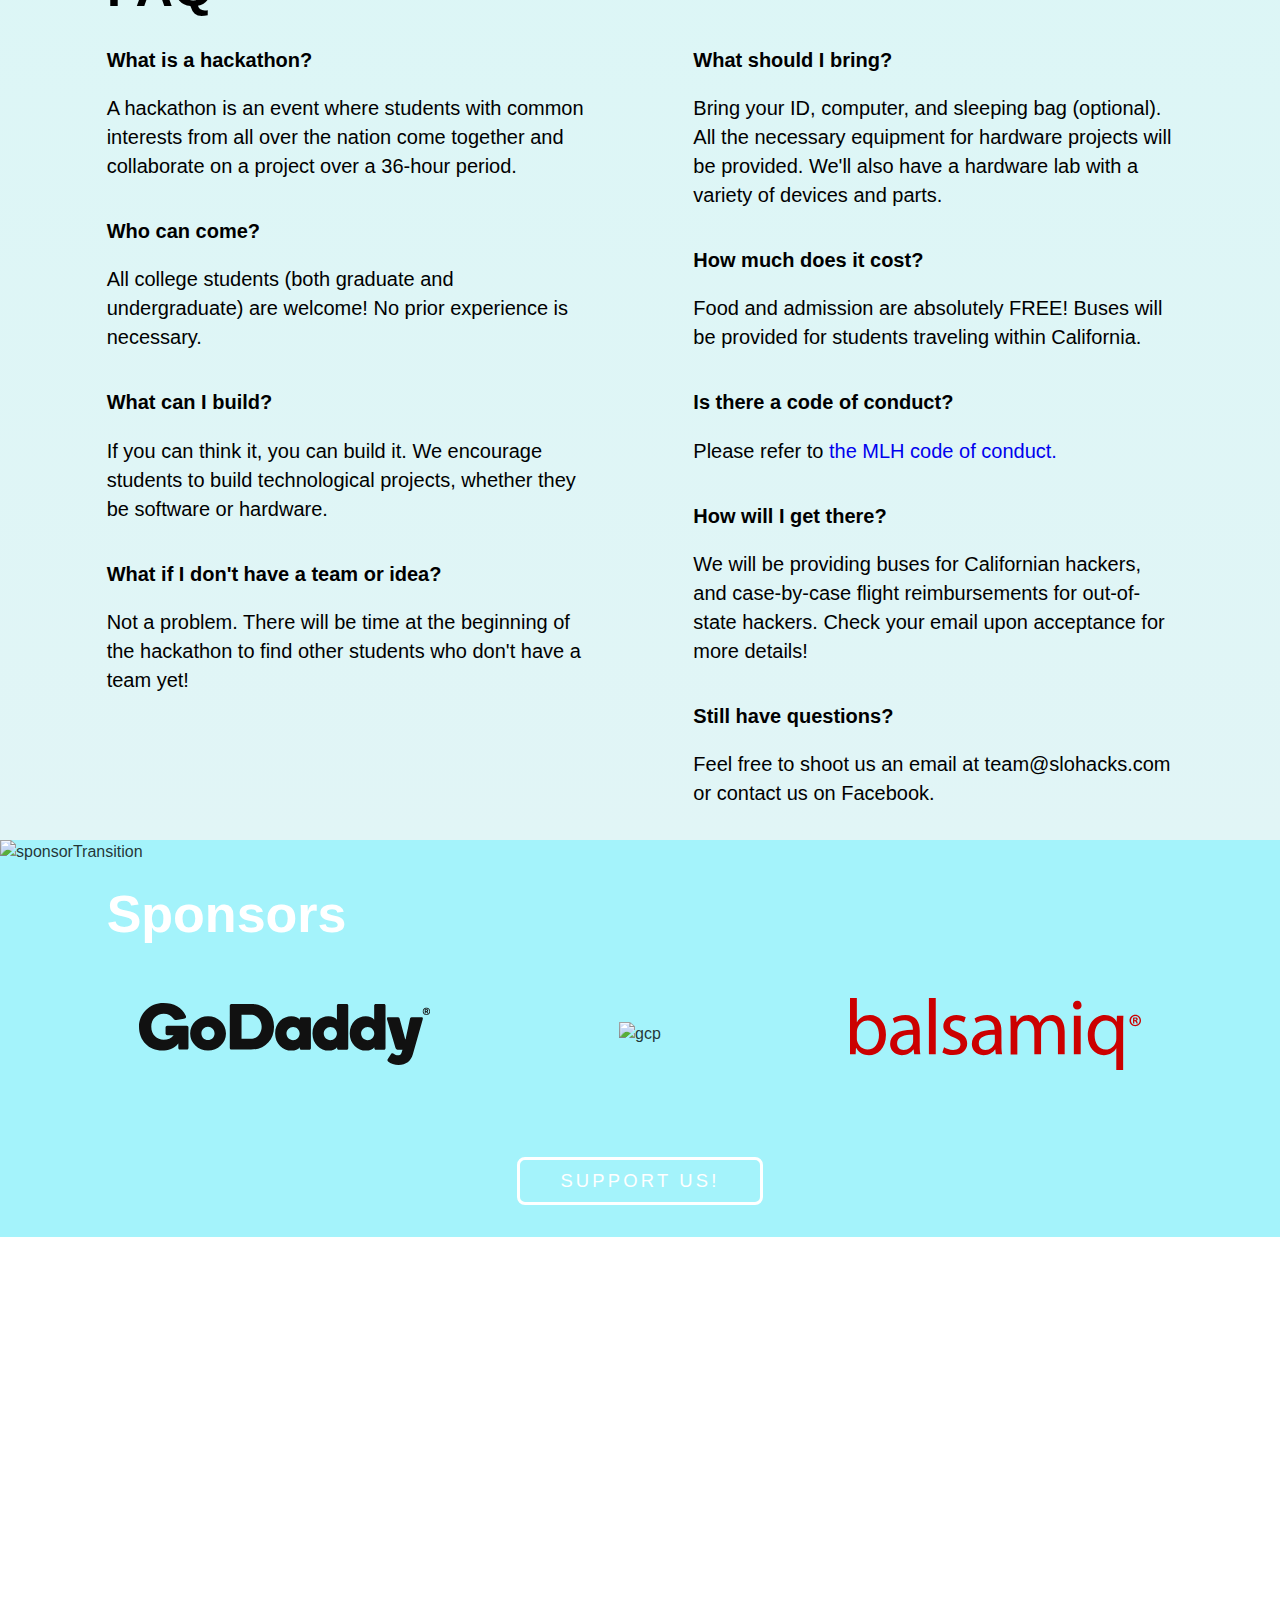
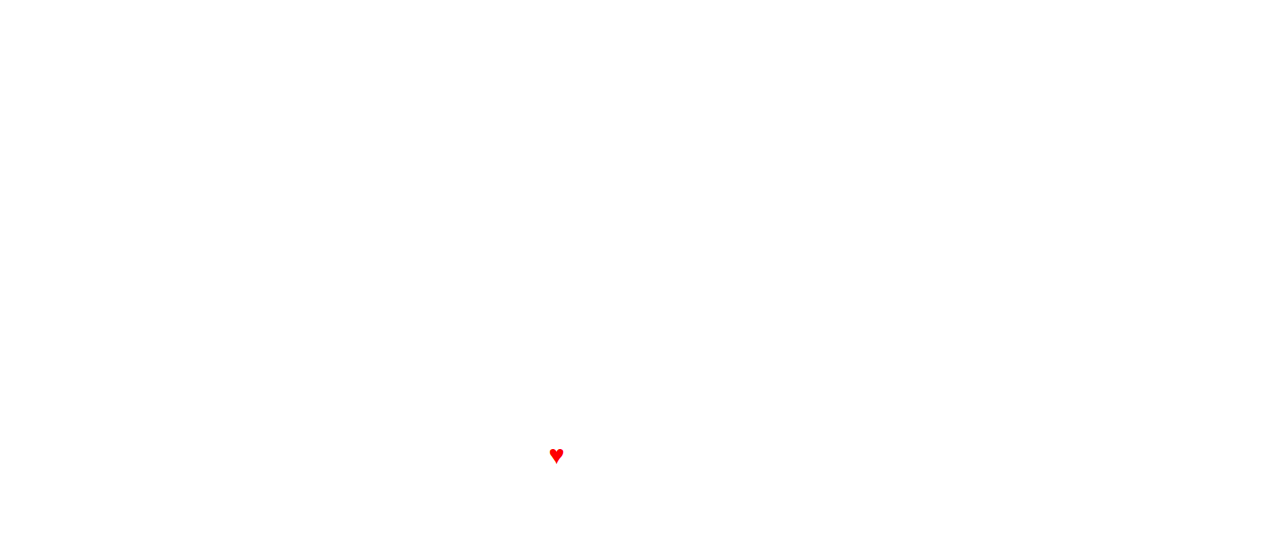
==== commit db871b98: "Updates" ====
--- a/index.html
+++ b/index.html
@@ -1 +1 @@
-<!DOCTYPE html><html><head><meta charSet="utf-8"/><meta http-equiv="x-ua-compatible" content="ie=edge"/><meta name="viewport" content="width=device-width, initial-scale=1, shrink-to-fit=no"/><link rel="preload" href="/event-dev/component---src-layouts-index-jsx-b72fbde27e36da0aee24.js" as="script"/><link rel="preload" href="/event-dev/component---src-pages-index-jsx-ebe7c14db6a15fb63946.js" as="script"/><link rel="preload" href="/event-dev/path---index-a0e39f21c11f6a62c5ab.js" as="script"/><link rel="preload" href="/event-dev/app-0e405e600616283369bf.js" as="script"/><link rel="preload" href="/event-dev/commons-17278949ed19a0a97c86.js" as="script"/><style id="typography.js">html{font-family:sans-serif;-ms-text-size-adjust:100%;-webkit-text-size-adjust:100%}body{margin:0}article,aside,details,figcaption,figure,footer,header,main,menu,nav,section,summary{display:block}audio,canvas,progress,video{display:inline-block}audio:not([controls]){display:none;height:0}progress{vertical-align:baseline}[hidden],template{display:none}a{background-color:transparent;-webkit-text-decoration-skip:objects}a:active,a:hover{outline-width:0}abbr[title]{border-bottom:none;text-decoration:underline;text-decoration:underline dotted}b,strong{font-weight:inherit;font-weight:bolder}dfn{font-style:italic}h1{font-size:2em;margin:.67em 0}mark{background-color:#ff0;color:#000}small{font-size:80%}sub,sup{font-size:75%;line-height:0;position:relative;vertical-align:baseline}sub{bottom:-.25em}sup{top:-.5em}img{border-style:none}svg:not(:root){overflow:hidden}code,kbd,pre,samp{font-family:monospace,monospace;font-size:1em}figure{margin:1em 40px}hr{box-sizing:content-box;height:0;overflow:visible}button,input,optgroup,select,textarea{font:inherit;margin:0}optgroup{font-weight:700}button,input{overflow:visible}button,select{text-transform:none}[type=reset],[type=submit],button,html [type=button]{-webkit-appearance:button}[type=button]::-moz-focus-inner,[type=reset]::-moz-focus-inner,[type=submit]::-moz-focus-inner,button::-moz-focus-inner{border-style:none;padding:0}[type=button]:-moz-focusring,[type=reset]:-moz-focusring,[type=submit]:-moz-focusring,button:-moz-focusring{outline:1px dotted ButtonText}fieldset{border:1px solid silver;margin:0 2px;padding:.35em .625em .75em}legend{box-sizing:border-box;color:inherit;display:table;max-width:100%;padding:0;white-space:normal}textarea{overflow:auto}[type=checkbox],[type=radio]{box-sizing:border-box;padding:0}[type=number]::-webkit-inner-spin-button,[type=number]::-webkit-outer-spin-button{height:auto}[type=search]{-webkit-appearance:textfield;outline-offset:-2px}[type=search]::-webkit-search-cancel-button,[type=search]::-webkit-search-decoration{-webkit-appearance:none}::-webkit-input-placeholder{color:inherit;opacity:.54}::-webkit-file-upload-button{-webkit-appearance:button;font:inherit}html{font:100%/1.45 'Brandon Grotesque','Helvetica Neue','Helvetica',sans-serif;box-sizing:border-box;overflow-y:scroll;}*{box-sizing:inherit;}*:before{box-sizing:inherit;}*:after{box-sizing:inherit;}body{color:hsla(0,0%,0%,0.8);font-family:'Brandon Grotesque','Helvetica Neue','Helvetica',sans-serif;font-weight:normal;word-wrap:break-word;font-kerning:normal;-moz-font-feature-settings:"kern", "liga", "clig", "calt";-ms-font-feature-settings:"kern", "liga", "clig", "calt";-webkit-font-feature-settings:"kern", "liga", "clig", "calt";font-feature-settings:"kern", "liga", "clig", "calt";}img{max-width:100%;margin-left:0;margin-right:0;margin-top:0;padding-bottom:0;padding-left:0;padding-right:0;padding-top:0;margin-bottom:1.45rem;}h1{margin-left:0;margin-right:0;margin-top:0;padding-bottom:0;padding-left:0;padding-right:0;padding-top:0;margin-bottom:1.45rem;color:#465A64;font-family:'Brandon Grotesque','Helvetica Neue','Helvetica',sans-serif;font-weight:bold;text-rendering:optimizeLegibility;font-size:2rem;line-height:1.1;}h2{margin-left:0;margin-right:0;margin-top:0;padding-bottom:0;padding-left:0;padding-right:0;padding-top:0;margin-bottom:1.45rem;color:#465A64;font-family:'Brandon Grotesque','Helvetica Neue','Helvetica',sans-serif;font-weight:bold;text-rendering:optimizeLegibility;font-size:1.51572rem;line-height:1.1;}h3{margin-left:0;margin-right:0;margin-top:0;padding-bottom:0;padding-left:0;padding-right:0;padding-top:0;margin-bottom:1.45rem;color:#465A64;font-family:'Brandon Grotesque','Helvetica Neue','Helvetica',sans-serif;font-weight:bold;text-rendering:optimizeLegibility;font-size:1.31951rem;line-height:1.1;}h4{margin-left:0;margin-right:0;margin-top:0;padding-bottom:0;padding-left:0;padding-right:0;padding-top:0;margin-bottom:1.45rem;color:#465A64;font-family:'Brandon Grotesque','Helvetica Neue','Helvetica',sans-serif;font-weight:bold;text-rendering:optimizeLegibility;font-size:1rem;line-height:1.1;}h5{margin-left:0;margin-right:0;margin-top:0;padding-bottom:0;padding-left:0;padding-right:0;padding-top:0;margin-bottom:1.45rem;color:#465A64;font-family:'Brandon Grotesque','Helvetica Neue','Helvetica',sans-serif;font-weight:bold;text-rendering:optimizeLegibility;font-size:0.87055rem;line-height:1.1;}h6{margin-left:0;margin-right:0;margin-top:0;padding-bottom:0;padding-left:0;padding-right:0;padding-top:0;margin-bottom:1.45rem;color:#465A64;font-family:'Brandon Grotesque','Helvetica Neue','Helvetica',sans-serif;font-weight:bold;text-rendering:optimizeLegibility;font-size:0.81225rem;line-height:1.1;}hgroup{margin-left:0;margin-right:0;margin-top:0;padding-bottom:0;padding-left:0;padding-right:0;padding-top:0;margin-bottom:1.45rem;}ul{margin-left:1.45rem;margin-right:0;margin-top:0;padding-bottom:0;padding-left:0;padding-right:0;padding-top:0;margin-bottom:1.45rem;list-style-position:outside;list-style-image:none;}ol{margin-left:1.45rem;margin-right:0;margin-top:0;padding-bottom:0;padding-left:0;padding-right:0;padding-top:0;margin-bottom:1.45rem;list-style-position:outside;list-style-image:none;}dl{margin-left:0;margin-right:0;margin-top:0;padding-bottom:0;padding-left:0;padding-right:0;padding-top:0;margin-bottom:1.45rem;}dd{margin-left:0;margin-right:0;margin-top:0;padding-bottom:0;padding-left:0;padding-right:0;padding-top:0;margin-bottom:1.45rem;}p{margin-left:0;margin-right:0;margin-top:0;padding-bottom:0;padding-left:0;padding-right:0;padding-top:0;margin-bottom:1.45rem;}figure{margin-left:0;margin-right:0;margin-top:0;padding-bottom:0;padding-left:0;padding-right:0;padding-top:0;margin-bottom:1.45rem;}pre{margin-left:0;margin-right:0;margin-top:0;padding-bottom:0;padding-left:0;padding-right:0;padding-top:0;margin-bottom:1.45rem;font-size:0.85rem;line-height:1.45rem;}table{margin-left:0;margin-right:0;margin-top:0;padding-bottom:0;padding-left:0;padding-right:0;padding-top:0;margin-bottom:1.45rem;font-size:1rem;line-height:1.45rem;border-collapse:collapse;width:100%;}fieldset{margin-left:0;margin-right:0;margin-top:0;padding-bottom:0;padding-left:0;padding-right:0;padding-top:0;margin-bottom:1.45rem;}blockquote{margin-left:1.45rem;margin-right:1.45rem;margin-top:0;padding-bottom:0;padding-left:0;padding-right:0;padding-top:0;margin-bottom:1.45rem;}form{margin-left:0;margin-right:0;margin-top:0;padding-bottom:0;padding-left:0;padding-right:0;padding-top:0;margin-bottom:1.45rem;}noscript{margin-left:0;margin-right:0;margin-top:0;padding-bottom:0;padding-left:0;padding-right:0;padding-top:0;margin-bottom:1.45rem;}iframe{margin-left:0;margin-right:0;margin-top:0;padding-bottom:0;padding-left:0;padding-right:0;padding-top:0;margin-bottom:1.45rem;}hr{margin-left:0;margin-right:0;margin-top:0;padding-bottom:0;padding-left:0;padding-right:0;padding-top:0;margin-bottom:calc(1.45rem - 1px);background:hsla(0,0%,0%,0.2);border:none;height:1px;}address{margin-left:0;margin-right:0;margin-top:0;padding-bottom:0;padding-left:0;padding-right:0;padding-top:0;margin-bottom:1.45rem;}b{font-weight:bold;}strong{font-weight:bold;}dt{font-weight:bold;}th{font-weight:bold;}li{margin-bottom:calc(1.45rem / 2);}ol li{padding-left:0;}ul li{padding-left:0;}li > ol{margin-left:1.45rem;margin-bottom:calc(1.45rem / 2);margin-top:calc(1.45rem / 2);}li > ul{margin-left:1.45rem;margin-bottom:calc(1.45rem / 2);margin-top:calc(1.45rem / 2);}blockquote *:last-child{margin-bottom:0;}li *:last-child{margin-bottom:0;}p *:last-child{margin-bottom:0;}li > p{margin-bottom:calc(1.45rem / 2);}code{font-size:0.85rem;line-height:1.45rem;}kbd{font-size:0.85rem;line-height:1.45rem;}samp{font-size:0.85rem;line-height:1.45rem;}abbr{border-bottom:1px dotted hsla(0,0%,0%,0.5);cursor:help;}acronym{border-bottom:1px dotted hsla(0,0%,0%,0.5);cursor:help;}abbr[title]{border-bottom:1px dotted hsla(0,0%,0%,0.5);cursor:help;text-decoration:none;}thead{text-align:left;}td,th{text-align:left;border-bottom:1px solid hsla(0,0%,0%,0.12);font-feature-settings:"tnum";-moz-font-feature-settings:"tnum";-ms-font-feature-settings:"tnum";-webkit-font-feature-settings:"tnum";padding-left:0.96667rem;padding-right:0.96667rem;padding-top:0.725rem;padding-bottom:calc(0.725rem - 1px);}th:first-child,td:first-child{padding-left:0;}th:last-child,td:last-child{padding-right:0;}</style><title data-react-helmet="true">SLO Hacks</title><meta data-react-helmet="true" name="description" content="SLO Hacks"/><meta data-react-helmet="true" name="keywords" content="san luis obispo, cal poly, hackathon, coding, software, competition"/><meta data-react-helmet="true" name="theme-color" content="#FFFFFF"/><style id="gatsby-inlined-css">@font-face{font-family:\../assets/fonts/UGO COLOR;src:url(/event-dev/static/UGO-COLOR.40f204da.eot);src:url(/event-dev/static/UGO-COLOR.40f204da.eot?#iefix) format("embedded-opentype"),url(/event-dev/static/UGO-COLOR.e59ee098.woff) format("woff"),url(/event-dev/static/UGO-COLOR.8373f332.ttf) format("truetype");font-weight:400;font-style:normal}@font-face{font-family:Brandon Grotesque;src:url(/event-dev/static/BrandonGrotesque-Medium.a24bfe8e.eot);src:url(/event-dev/static/BrandonGrotesque-Medium.a24bfe8e.eot?#iefix) format("embedded-opentype"),url(/event-dev/static/BrandonGrotesque-Medium.920c11f3.woff) format("woff"),url(/event-dev/static/BrandonGrotesque-Medium.ef4fddb0.ttf) format("truetype");font-weight:500;font-style:normal}@font-face{font-family:Brandon Grotesque;src:url(/event-dev/static/BrandonGrotesque-Black.3114b5b0.eot);src:url(/event-dev/static/BrandonGrotesque-Black.3114b5b0.eot?#iefix) format("embedded-opentype"),url(/event-dev/static/BrandonGrotesque-Black.33bc2fdf.woff) format("woff"),url(/event-dev/static/BrandonGrotesque-Black.3bebd53c.ttf) format("truetype");font-weight:900;font-style:normal}@font-face{font-family:Brandon Grotesque;src:url(/event-dev/static/BrandonGrotesque-Bold.25ca70ac.eot);src:url(/event-dev/static/BrandonGrotesque-Bold.25ca70ac.eot?#iefix) format("embedded-opentype"),url(/event-dev/static/BrandonGrotesque-Bold.1ad8d40b.woff) format("woff"),url(/event-dev/static/BrandonGrotesque-Bold.0b59275f.ttf) format("truetype");font-weight:700;font-style:normal}@font-face{font-family:Brandon Grotesque;src:url(/event-dev/static/BrandonGrotesque-RegularItalic.9ed4f864.eot);src:url(/event-dev/static/BrandonGrotesque-RegularItalic.9ed4f864.eot?#iefix) format("embedded-opentype"),url(/event-dev/static/BrandonGrotesque-RegularItalic.10cc8d87.woff) format("woff"),url(/event-dev/static/BrandonGrotesque-RegularItalic.ba6abfdd.ttf) format("truetype");font-weight:400;font-style:italic}@font-face{font-family:Brandon Grotesque;src:url(/event-dev/static/BrandonGrotesque-MediumItalic.e5a84753.eot);src:url(/event-dev/static/BrandonGrotesque-MediumItalic.e5a84753.eot?#iefix) format("embedded-opentype"),url(/event-dev/static/BrandonGrotesque-MediumItalic.0eff8582.woff) format("woff"),url(/event-dev/static/BrandonGrotesque-MediumItalic.32fdf003.ttf) format("truetype");font-weight:500;font-style:italic}@font-face{font-family:Brandon Grotesque;src:url(/event-dev/static/BrandonGrotesque-LightItalic.d799d398.eot);src:url(/event-dev/static/BrandonGrotesque-LightItalic.d799d398.eot?#iefix) format("embedded-opentype"),url(/event-dev/static/BrandonGrotesque-LightItalic.c74c045f.woff) format("woff"),url(/event-dev/static/BrandonGrotesque-LightItalic.48365373.ttf) format("truetype");font-weight:300;font-style:italic}@font-face{font-family:Brandon Grotesque;src:url(/event-dev/static/BrandonGrotesque-ThinItalic.2e45beaa.eot);src:url(/event-dev/static/BrandonGrotesque-ThinItalic.2e45beaa.eot?#iefix) format("embedded-opentype"),url(/event-dev/static/BrandonGrotesque-ThinItalic.a71f8742.woff) format("woff"),url(/event-dev/static/BrandonGrotesque-ThinItalic.eb2d3e41.ttf) format("truetype");font-weight:100;font-style:italic}@font-face{font-family:Brandon Grotesque;src:url(/event-dev/static/BrandonGrotesque-BoldItalic.cb56c624.eot);src:url(/event-dev/static/BrandonGrotesque-BoldItalic.cb56c624.eot?#iefix) format("embedded-opentype"),url(/event-dev/static/BrandonGrotesque-BoldItalic.59d9de4a.woff) format("woff"),url(/event-dev/static/BrandonGrotesque-BoldItalic.e66c2ccf.ttf) format("truetype");font-weight:700;font-style:italic}@font-face{font-family:Brandon Grotesque;src:url(/event-dev/static/BrandonGrotesque-Regular.065b98c6.eot);src:url(/event-dev/static/BrandonGrotesque-Regular.065b98c6.eot?#iefix) format("embedded-opentype"),url(/event-dev/static/BrandonGrotesque-Regular.013a89eb.woff) format("woff"),url(/event-dev/static/BrandonGrotesque-Regular.aba7d125.ttf) format("truetype");font-weight:400;font-style:normal}@font-face{font-family:Brandon Grotesque;src:url(/event-dev/static/BrandonGrotesque-BlackItalic.f72917be.eot);src:url(/event-dev/static/BrandonGrotesque-BlackItalic.f72917be.eot?#iefix) format("embedded-opentype"),url(/event-dev/static/BrandonGrotesque-BlackItalic.fa9f6ac0.woff) format("woff"),url(/event-dev/static/BrandonGrotesque-BlackItalic.acf34045.ttf) format("truetype");font-weight:900;font-style:italic}@font-face{font-family:Brandon Grotesque;src:url(/event-dev/static/BrandonGrotesque-Thin.71ddba22.eot);src:url(/event-dev/static/BrandonGrotesque-Thin.71ddba22.eot?#iefix) format("embedded-opentype"),url(/event-dev/static/BrandonGrotesque-Thin.2de6b3e4.woff) format("woff"),url(/event-dev/static/BrandonGrotesque-Thin.db853969.ttf) format("truetype");font-weight:100;font-style:normal}@font-face{font-family:Brandon Grotesque;src:url(/event-dev/static/BrandonGrotesque-Light.9e65c2c4.eot);src:url(/event-dev/static/BrandonGrotesque-Light.9e65c2c4.eot?#iefix) format("embedded-opentype"),url(/event-dev/static/BrandonGrotesque-Light.152bdc29.woff) format("woff"),url(/event-dev/static/BrandonGrotesque-Light.e4fcb109.ttf) format("truetype");font-weight:300;font-style:normal}.src-components----Hero-module---hero---388-5{grid-area:hero;background-image:url(/event-dev/static/hills.a7fcbec2.png),linear-gradient(#90b5ed 20vh,#fec08a 80vh);background-size:100% auto;background-repeat:no-repeat;background-position:bottom;height:100vh;position:relative}@media screen and (min-width:992px){.src-components----Hero-module---hero---388-5{height:124vh}}.src-components----Hero-module---heroContainer---3iX3Z{display:-ms-grid;display:grid;-ms-grid-columns:1fr 10fr 1fr;grid-template-columns:1fr 10fr 1fr;grid-template-areas:". heroNav ." ". heroContent ." ". heroButton ."}.src-components----Hero-module---heroNav---3lUtN{padding-top:3rem;display:-ms-grid;display:grid;grid-template-areas:". navLogo .";grid-area:heroNav}@media screen and (min-width:992px){.src-components----Hero-module---heroNav---3lUtN{-ms-grid-columns:1fr 1fr 1fr;grid-template-columns:1fr 1fr 1fr;grid-template-areas:"navLeft navLogo navRight"}.src-components----Hero-module---heroNav---3lUtN .src-components----Hero-module---navLeft---35UxK,.src-components----Hero-module---heroNav---3lUtN .src-components----Hero-module---navRight---1ikox{display:-ms-flexbox;display:flex}}.src-components----Hero-module---navLeft---35UxK{display:none;-ms-flex-direction:row;flex-direction:row;grid-area:navLeft;-ms-flex-align:center;align-items:center;-ms-flex-pack:end;justify-content:flex-end}.src-components----Hero-module---navRight---1ikox{display:none;-ms-flex-direction:row;flex-direction:row;grid-area:navRight;-ms-flex-align:center;align-items:center}.src-components----Hero-module---heroLink---1Cnlk{text-decoration:none;text-transform:uppercase;font-family:Brandon Grotesque,sans-serif;font-size:1.25rem;color:#fff;padding:2rem}.src-components----Hero-module---heroLogo---1S1hA{grid-area:navLogo;display:-ms-flexbox;display:flex;-ms-flex-pack:center;justify-content:center}.src-components----Hero-module---heroLogo---1S1hA img{display:block;width:auto;max-width:none;height:8rem}.src-components----Hero-module---heroContent---2GPOp{grid-area:heroContent;display:-ms-flexbox;display:flex;margin-top:7vh;-ms-flex-align:center;align-items:center;-ms-flex-direction:column;flex-direction:column}.src-components----Hero-module---heroTheme---3sTtT{display:-ms-flexbox;display:flex;-ms-flex-pack:center;justify-content:center}.src-components----Hero-module---heroTheme---3sTtT img{display:block;width:auto;max-width:none;height:9rem}.src-components----Hero-module---heroButtonContainer---3dpP4{grid-area:heroButton;display:-ms-flexbox;display:flex;-ms-flex-pack:center;justify-content:center}.src-components----Hero-module---heroButton---3-Jo1{font-size:1.15rem;background:transparent;display:inline-block;text-align:center;vertical-align:middle;padding:.5rem 2.5rem;font-weight:500;border-radius:.5rem;text-transform:uppercase;letter-spacing:.2rem;cursor:pointer;color:#fff;border:3px solid #fff;transition:.25s ease-in-out}.src-components----Hero-module---heroButton---3-Jo1:hover{background:#fff;color:#000}.src-components----Hero-module---banner---1Mo8Y img{position:absolute;width:auto;height:15vh;margin-right:5vw;top:0;right:0}@media screen and (min-width:992px){.src-components----Hero-module---banner---1Mo8Y img{height:30vh;margin-right:4vw}}.src-components----About-module---about---pMLcS{grid-area:about;background-color:#5e6f37;height:100%}.src-components----About-module---aboutContainer---216cn{margin-top:0;background-image:url(/event-dev/static/trees.85be08fc.png);background-position-x:10%;background-position-y:center;background-size:auto 100%;background-repeat:none;height:100vh;display:-ms-grid;display:grid;-ms-grid-columns:2fr 8fr 2fr;grid-template-columns:2fr 8fr 2fr;grid-template-areas:". aboutContent ."}@media screen and (min-width:580px){.src-components----About-module---aboutContainer---216cn{background-image:url(/event-dev/static/trees-between.493d1244.png)}}@media screen and (min-width:880px){.src-components----About-module---aboutContainer---216cn{background-position-x:10%;background-image:url(/event-dev/static/trees.85be08fc.png);background-size:contain;background-position:50%;background-repeat:no-repeat;-ms-grid-columns:2fr 4fr 5fr;grid-template-columns:2fr 4fr 5fr}}.src-components----About-module---aboutContent---36P0Y{grid-area:aboutContent;padding-top:8vh}.src-components----About-module---aboutContent---36P0Y h1{color:#fff}.src-components----About-module---aboutContent---36P0Y p{color:#fff;font-size:1.25rem}.src-components----About-module---aboutHeader---38-aY{grid-area:aboutHeader;height:auto;font-size:3.25rem}.src-components----Tracks-module---tracks---RRfF0{display:-ms-grid;display:grid;grid-area:tracks;-ms-grid-columns:1fr 10fr 1fr;grid-template-columns:1fr 10fr 1fr;grid-row-gap:2rem;grid-template-areas:". trackHeader ." ". track .";background-image:url(/event-dev/static/tracksBlur.089149bc.png);background-position-x:20%;background-size:cover;padding:2em 0}.src-components----Tracks-module---track---1sW9p{grid-area:track;display:-ms-flexbox;display:flex;-ms-flex-direction:column;flex-direction:column}.src-components----Tracks-module---trackHeader---1jHxA{color:#fff;font-size:3.25rem;grid-area:trackHeader}.src-components----Tracks-module---trackContainer---1ce7n{padding:1rem}.src-components----Tracks-module---trackContainer---1ce7n p{font-size:1.25rem}.src-components----Tracks-module---track---1sW9p h2:first-of-type{margin-bottom:0}.src-components----Tracks-module---trackImageContainer---1TzQm{text-align:center}.src-components----Tracks-module---image---hAvV0{width:40%;padding:1rem}@media screen and (min-width:992px){.src-components----Tracks-module---tracks---RRfF0{background-image:url(/event-dev/static/tracks.b1599d33.png);background-size:contain;-ms-transform:rotate(-10deg);transform:rotate(-5deg);padding:3rem 0}.src-components----Tracks-module---track---1sW9p{-ms-flex-direction:row;flex-direction:row;-ms-flex-pack:justify;justify-content:space-between}.src-components----Tracks-module---trackContainer---1ce7n{width:30%}.src-components----Tracks-module---trackImageContainer---1TzQm{text-align:left}}.src-components----History-module---history---Bn49B{margin-top:9rem;grid-area:history}.src-components----History-module---historyContainer---3XyVH{display:-ms-grid;display:grid;-ms-grid-columns:1fr 10fr 1fr;grid-template-columns:1fr 10fr 1fr;grid-template-areas:". historyHeader ." ". historyText ." ". historyButton ."}.src-components----History-module---historyHeader---2OdTF{grid-area:historyHeader}.src-components----History-module---historyHeader---2OdTF h1{font-size:3.25rem;text-transform:uppercase}.src-components----History-module---historyText---2jWN3{grid-area:historyText;text-align:left}.src-components----History-module---historyText---2jWN3 p{font-size:1.25rem;color:#67778e}.src-components----History-module---historyButtonContainer---36njD{grid-area:historyButton}.src-components----History-module---historyButton---3_tYI{font-size:1.15rem;color:#67778e;border:3px solid #67778e;background:transparent;display:inline-block;text-align:center;vertical-align:middle;padding:.5rem 2.5rem;font-weight:500;border-radius:1.25rem;text-transform:uppercase;letter-spacing:.2rem;cursor:pointer;transition:.25s ease-in-out}.src-components----History-module---historyButton---3_tYI:hover{background-color:#67778e;color:#fff}@media screen and (min-width:992px){.src-components----History-module---historyContainer---3XyVH{display:-ms-grid;display:grid;-ms-grid-columns:1fr 5fr 5fr 1fr;grid-template-columns:1fr 5fr 5fr 1fr;grid-template-areas:". historyHeader historyText ." ". historyButton . ."}}.src-components----Baker-module---baker---3uK1O{display:-ms-flexbox;display:flex;grid-area:baker}.src-components----Baker-module---baker_image---2UGlI{height:auto;-ms-flex-item-align:center;-ms-grid-row-align:center;align-self:center;margin-bottom:0}.src-components----FAQ-module---faq---m2j0G{display:-ms-grid;display:grid;-ms-grid-columns:1fr 10fr 1fr;grid-template-columns:1fr 10fr 1fr;grid-template-areas:"clouds clouds clouds" ". faqHeader ." ". faqWrapper .";grid-area:faq;background:linear-gradient(0deg,#e1f5f6,#dcf6f6)}.src-components----FAQ-module---faqWrapper---2kOJr{display:-ms-flexbox;display:flex;-ms-flex-direction:column;flex-direction:column;grid-area:faqWrapper}.src-components----FAQ-module---faqHeader---lWhyR{grid-area:faqHeader;color:#000;font-size:3.25rem}.src-components----FAQ-module---question---aPMtP{padding:.5rem 0}.src-components----FAQ-module---question---aPMtP a{text-decoration:none}.src-components----FAQ-module---cloud_image---13buG{grid-area:clouds}@media screen and (min-width:992px){.src-components----FAQ-module---faqSection---2_GyA{width:45%}.src-components----FAQ-module---faqWrapper---2kOJr{-ms-flex-direction:row;flex-direction:row;-ms-flex-pack:justify;justify-content:space-between}}.src-components----SponsorLogos-module---sponsorLogos---1lcUF{display:-ms-grid;display:grid;-ms-grid-columns:1fr;grid-template-columns:1fr}.src-components----SponsorLogos-module---silver---2SkU5{display:-ms-flexbox;display:flex;padding:2rem;-ms-flex-item-align:center;align-self:center;justify-self:center}@media screen and (min-width:992px){.src-components----SponsorLogos-module---sponsorLogos---1lcUF{-ms-grid-columns:1fr 1fr 1fr;grid-template-columns:1fr 1fr 1fr}}.src-components----Sponsor-module---sponsor---D1vnr{display:-ms-grid;display:grid;grid-area:sponsor;-ms-grid-columns:1fr 10fr 1fr;grid-template-columns:1fr 10fr 1fr;grid-template-areas:"sponsorTransition sponsorTransition sponsorTransition" ". sponsorHeader ." ". sponsorContainer ." ". sponsorButton .";background:linear-gradient(#a4f3fb 80vh,#7dd8f4)}.src-components----Sponsor-module---sponsorHeader---2XBo_{grid-area:sponsorHeader;font-size:3.25rem;color:#fff}.src-components----Sponsor-module---sponsorButtonWrapper---TZdR_{margin:0 auto;padding:2em}.src-components----Sponsor-module---sponsorButton---2_PQB{font-size:1.15rem;background:transparent;display:inline-block;text-align:center;vertical-align:middle;padding:.5rem 2.5rem;font-weight:500;border-radius:.5rem;text-transform:uppercase;letter-spacing:.2rem;cursor:pointer;color:#fff;border:3px solid #fff;transition:.25s ease-in-out}.src-components----Sponsor-module---sponsorButton---2_PQB:hover{background:#fff;color:#000}.src-components----Sponsor-module---sponsorContainer---1Bjqp{grid-area:sponsorContainer;display:-ms-flexbox;display:flex;-ms-flex-direction:column;flex-direction:column}.src-components----Sponsor-module---sponsorTransition_image---2fuQY{grid-area:sponsorTransition}.src-components-common----Footer-module---footer---1EyaW{grid-area:footer;display:-ms-flexbox;display:flex;-ms-flex-direction:column;flex-direction:column;-ms-flex-align:center;align-items:center}.src-components-common----Footer-module---footer__text---2Uuty{color:#fff;margin-left:.05rem;text-align:center;font-size:3vh}.src-components-common----Footer-module---footer__heart---2buMn{font-size:100%;color:red}.src-components-common----Footer-module---footer__social---1r1Cd{display:-ms-flexbox;display:flex;-ms-flex-direction:row;flex-direction:row;-ms-flex-pack:center;justify-content:center;-ms-flex-align:center;align-items:center;-ms-flex-line-pack:center;align-content:center}.src-components-common----Footer-module---footer__row---2Rn9y{display:-ms-flexbox;display:flex;-ms-flex-align:center;align-items:center;-ms-flex-pack:center;justify-content:center}.src-components-common----Footer-module---footer__icon---1V-8u{margin:0;height:5rem}.src-components-common----Footer-module---footer__twitter---1kf-_{margin-bottom:1rem}.src-components----CTA-module---cta---2J6zR{grid-area:cta;background-image:url(/event-dev/static/beach.5a6e8e0f.png);background-size:cover;background-repeat:no-repeat}.src-components----CTA-module---ctaContainer---2dBtF{height:100vh;position:relative;display:-ms-flexbox;display:flex;-ms-flex-pack:center;justify-content:center;-ms-flex-line-pack:center;align-content:center}.src-components----CTA-module---footerContainer---ESSwz{position:absolute;bottom:0}.src-pages----index-module---layout---1tgzZ{display:-ms-grid;display:grid;-ms-grid-columns:1fr 10fr 1fr;grid-template-columns:1fr 10fr 1fr;grid-template-areas:"hero hero hero" "about about about" "tracks tracks tracks" "history history history" "baker baker baker" "schedule schedule schedule" "faq faq faq" "sponsor sponsor sponsor" "cta cta cta"}@media screen and (min-width:992px){.src-pages----index-module---layout---1tgzZ{display:-ms-grid;display:grid;-ms-grid-columns:1fr 10fr 1fr;grid-template-columns:1fr 10fr 1fr;grid-template-areas:"hero hero hero" "about about about" ". tracks ." ". history ." "baker baker baker" "schedule schedule schedule" "faq faq faq" "sponsor sponsor sponsor" "cta cta cta"}}</style></head><body><div id="___gatsby"><div data-reactroot=""><div><div class="src-pages----index-module---layout---1tgzZ"><div id="hero" class="src-components----Hero-module---hero---388-5"><section class="src-components----Hero-module---heroContainer---3iX3Z"><div class="src-components----Hero-module---heroNav---3lUtN"><div class="src-components----Hero-module---navLeft---35UxK"><a class="src-components----Hero-module---heroLink---1Cnlk" href="#hero">Home</a><a class="src-components----Hero-module---heroLink---1Cnlk" href="#tracks">Tracks</a></div><div class="src-components----Hero-module---heroLogo---1S1hA"><a href="https://www.slohacks.com"><img src="/event-dev/static/logo-white.926186b1.png" alt="logo"/></a></div><div class="src-components----Hero-module---navRight---1ikox"><a class="src-components----Hero-module---heroLink---1Cnlk" href="#faq">FAQ</a><a class="src-components----Hero-module---heroLink---1Cnlk" href="#sponsors">Sponsors</a></div></div><div class="src-components----Hero-module---heroContent---2GPOp"><div class="src-components----Hero-module---heroTheme---3sTtT"><img src="/event-dev/static/theme.a48e9bac.png" alt="/event-dev/static/theme.a48e9bac.png"/></div><div class="src-components----Hero-module---heroButtonContainer---3dpP4"><a rel="noopener noreferrer" href="http://eepurl.com/c0M_rj" target="_blank"><button class="src-components----Hero-module---heroButton---3-Jo1">Join mailing list!</button></a></div></div></section><a class="src-components----Hero-module---banner---1Mo8Y" rel="noopener noreferrer" href="https://mlh.io/seasons/na-2019/events?utm_source=na-hackathon&amp;utm_medium=TrustBadge&amp;utm_campaign=2019-season&amp;utm_content=black" target="_blank"><img src="https://s3.amazonaws.com/logged-assets/trust-badge/2019/mlh-trust-badge-2019-black.svg" alt="Major League Hacking 2019 Hackathon Season"/></a></div><div class="src-components----About-module---about---pMLcS"><section class="src-components----About-module---aboutContainer---216cn"><div class="src-components----About-module---aboutContent---36P0Y"><h1 class="src-components----About-module---aboutHeader---38-aY">Turning dreams into reality.</h1><p>SLO Hacks 2019 is a hackathon event hosted at Cal Poly, San Luis Obispo. Over a period of 36 hours, you will meet new people, learn new skills, and turn your ideas into a reality!</p></div></section></div><div id="tracks" class="src-components----Tracks-module---tracks---RRfF0"><h1 class="src-components----Tracks-module---trackHeader---1jHxA">Technical Tracks</h1><div class="src-components----Tracks-module---track---1sW9p"><div class="src-components----Tracks-module---trackContainer---1ce7n"><div class="src-components----Tracks-module---trackImageContainer---1TzQm"><img class="src-components----Tracks-module---image---hAvV0" src="/event-dev/static/game.99ba0ca4.png" alt="/event-dev/static/game.99ba0ca4.png"/></div><h2 style="font-size:2rem;color:white">Game</h2><h2 style="font-size:2rem;color:white">Design</h2><p style="color:white">A hackathon is an event, typically lasting several days, in which a large number of people meet to engage in collaborative computer programming.</p></div><div class="src-components----Tracks-module---trackContainer---1ce7n"><div class="src-components----Tracks-module---trackImageContainer---1TzQm"><img class="src-components----Tracks-module---image---hAvV0" src="/event-dev/static/machine.66a66986.png" alt="/event-dev/static/machine.66a66986.png"/></div><h2 style="font-size:2rem;color:white">AI + Machine</h2><h2 style="font-size:2rem;color:white">Learning</h2><p style="color:white">A hackathon is an event, typically lasting several days, in which a large number of people meet to engage in collaborative computer programming.</p></div><div class="src-components----Tracks-module---trackContainer---1ce7n"><div class="src-components----Tracks-module---trackImageContainer---1TzQm"><img class="src-components----Tracks-module---image---hAvV0" src="/event-dev/static/hardware.672b576b.png" alt="/event-dev/static/hardware.672b576b.png"/></div><h2 style="font-size:2rem;color:white">IoT +</h2><h2 style="font-size:2rem;color:white">Hardware</h2><p style="color:white">A hackathon is an event, typically lasting several days, in which a large number of people meet to engage in collaborative computer programming.</p></div></div></div><div class="src-components----History-module---history---Bn49B"><section class="src-components----History-module---historyContainer---3XyVH"><div class="src-components----History-module---historyHeader---2OdTF"><h1>We Are SLO Hacks.</h1></div><div class="src-components----History-module---historyText---2jWN3"><p>Founded in 2017, SLO Hacks is an entirely student-run organization. We host multiple hackathon events year-round and we pride ourselves on giving students the opportunity to bring ideas to life with collaboration, technology, and hacking!</p></div><div class="src-components----History-module---historyButtonContainer---36njD"><a rel="noopener noreferrer" href="https://slohacks.com/club" target="_blank"><button class="src-components----History-module---historyButton---3_tYI">Learn More</button></a></div></section></div><div class="src-components----Baker-module---baker---3uK1O"><img class="src-components----Baker-module---baker_image---2UGlI" src="/event-dev/static/baker.4c856e2a.png" alt="baker"/></div><div class="src-components----FAQ-module---faq---m2j0G"><h1 id="faq" class="src-components----FAQ-module---faqHeader---lWhyR">FAQ</h1><div class="src-components----FAQ-module---faqWrapper---2kOJr"><section class="src-components----FAQ-module---faqSection---2_GyA"><div class="src-components----FAQ-module---question---aPMtP"><h2 style="font-size:1.25rem;color:black">What is a hackathon?</h2><p style="font-size:1.25rem;color:black">A hackathon is an event where students with common interests from all over the nation come together and collaborate on a project over a 36-hour period.</p></div><div class="src-components----FAQ-module---question---aPMtP"><h2 style="font-size:1.25rem;color:black">Who can come?</h2><p style="font-size:1.25rem;color:black">All college students (both graduate and undergraduate) are welcome! No prior experience is necessary.</p></div><div class="src-components----FAQ-module---question---aPMtP"><h2 style="font-size:1.25rem;color:black">What can I build?</h2><p style="font-size:1.25rem;color:black">If you can think it, you can build it. We encourage students to build technological projects, whether they be software or hardware.</p></div><div class="src-components----FAQ-module---question---aPMtP"><h2 style="font-size:1.25rem;color:black">What if I don&#x27;t have a team or idea?</h2><p style="font-size:1.25rem;color:black">Not a problem. There will be time at the beginning of the hackathon to find other students who don&#x27;t have a team yet!</p></div></section><section class="src-components----FAQ-module---faqSection---2_GyA"><div class="src-components----FAQ-module---question---aPMtP"><h2 style="font-size:1.25rem;color:black">What should I bring?</h2><p style="font-size:1.25rem;color:black">Bring your ID, computer, and sleeping bag (optional). All the necessary equipment for hardware projects will be provided. We&#x27;ll also have a hardware lab with a variety of devices and parts.</p></div><div class="src-components----FAQ-module---question---aPMtP"><h2 style="font-size:1.25rem;color:black">How much does it cost?</h2><p style="font-size:1.25rem;color:black">Food and admission are absolutely FREE! Buses will be provided for students traveling within California.</p></div><div class="src-components----FAQ-module---question---aPMtP"><h2 style="font-size:1.25rem;color:black">Is there a code of conduct?</h2><p style="font-size:1.25rem;color:black">Please refer to <a rel="noopener noreferrer" href="https://static.mlh.io/docs/mlh-code-of-conduct.pdf" target="_blank"> the MLH code of conduct.</a></p></div><div class="src-components----FAQ-module---question---aPMtP"><h2 style="font-size:1.25rem;color:black">How will I get there?</h2><p style="font-size:1.25rem;color:black">We will be providing buses for Californian hackers, and case-by-case flight reimbursements for out-of-state hackers. Check your email upon acceptance for more details!</p></div><div class="src-components----FAQ-module---question---aPMtP"><h2 style="font-size:1.25rem;color:black">Still have questions?</h2><p style="font-size:1.25rem;color:black">Feel free to shoot us an email at team@slohacks.com or contact us on Facebook.</p></div></section></div><img class="src-components----FAQ-module---cloud_image---13buG" src="/event-dev/static/clouds.84cc0095.png" alt="clouds"/></div><div class="src-components----Sponsor-module---sponsor---D1vnr"><section class="src-components----Sponsor-module---sponsorContainer---1Bjqp"><h1 id="sponsors" class="src-components----Sponsor-module---sponsorHeader---2XBo_">Sponsors</h1><div><div class="src-components----SponsorLogos-module---sponsorLogos---1lcUF"><img class="src-components----SponsorLogos-module---silver---2SkU5" src="[data-uri]" alt="godaddy"/><img class="src-components----SponsorLogos-module---silver---2SkU5" src="/event-dev/static/gcp.8827188a.svg" alt="gcp"/><img class="src-components----SponsorLogos-module---silver---2SkU5" src="[data-uri]" alt="balsamiq"/></div></div><div class="src-components----Sponsor-module---sponsorButtonWrapper---TZdR_"><a rel="noopener noreferrer" href="/event-dev/static/slo-hacks-sponsorship-packet.6a7a01b7.pdf" target="_blank"><button class="src-components----Sponsor-module---sponsorButton---2_PQB" color="#FFF">Support us!</button></a></div></section><img class="src-components----Sponsor-module---sponsorTransition_image---2fuQY" src="/event-dev/static/sponsorBkgd.2ecc36f9.png" alt="sponsorTransition"/></div><div class="src-components----CTA-module---cta---2J6zR"><section class="src-components----CTA-module---ctaContainer---2dBtF"><section class="src-components----CTA-module---footerContainer---ESSwz"><div><div class="src-components-common----Footer-module---footer---1EyaW"><div class="src-components-common----Footer-module---footer__social---1r1Cd"><div><a rel="noopener" href="mailto:team@slohacks.com" target="_blank"><img class="src-components-common----Footer-module---footer__icon---1V-8u" src="[data-uri]"/></a></div><div><a rel="noopener" href="https://facebook.com/slohacks" target="_blank"><img class="src-components-common----Footer-module---footer__icon---1V-8u" src="[data-uri]"/></a></div><div><a rel="noopener" href="https://twitter.com/slohacks" target="_blank"><img class="src-components-common----Footer-module---footer__icon---1V-8u src-components-common----Footer-module---footer__twitter---1kf-_" src="[data-uri]"/></a></div><div><a rel="noopener" href="https://instagram.com/slo_hacks" target="_blank"><img class="src-components-common----Footer-module---footer__icon---1V-8u" src="[data-uri]"/></a></div></div><div class="src-components-common----Footer-module---footer__text---2Uuty"><p>Made with <span class="src-components-common----Footer-module---footer__heart---2buMn">♥</span> by the SLO Hacks Team<br/><span>© SLO Hacks 2018</span></p></div></div></div></section></section></div></div></div></div></div><script id="webpack-manifest">/*<![CDATA[*/window.webpackManifest={"231608221292675":"app-0e405e600616283369bf.js","183328146348521":"component---src-pages-404-jsx-38cd7a15be72a1308160.js","213534597649335":"component---src-pages-index-jsx-ebe7c14db6a15fb63946.js","60335399758886":"path----557518bd178906f8d58a.js","254022195166212":"path---404-a0e39f21c11f6a62c5ab.js","142629428675168":"path---index-a0e39f21c11f6a62c5ab.js","178698757827068":"path---404-html-a0e39f21c11f6a62c5ab.js","79611799117203":"component---src-layouts-index-jsx-b72fbde27e36da0aee24.js"}/*]]>*/</script><script>/*<![CDATA[*/["/event-dev/commons-17278949ed19a0a97c86.js","/event-dev/app-0e405e600616283369bf.js","/event-dev/path---index-a0e39f21c11f6a62c5ab.js","/event-dev/component---src-pages-index-jsx-ebe7c14db6a15fb63946.js","/event-dev/component---src-layouts-index-jsx-b72fbde27e36da0aee24.js"].forEach(function(s){document.write('<script src="'+s+'" defer></'+'script>')})/*]]>*/</script></body></html>+<!DOCTYPE html><html><head><meta charSet="utf-8"/><meta http-equiv="x-ua-compatible" content="ie=edge"/><meta name="viewport" content="width=device-width, initial-scale=1, shrink-to-fit=no"/><link rel="preload" href="/event-dev/component---src-layouts-index-jsx-b72fbde27e36da0aee24.js" as="script"/><link rel="preload" href="/event-dev/component---src-pages-index-jsx-528f6b54e36dd76b163f.js" as="script"/><link rel="preload" href="/event-dev/path---index-a0e39f21c11f6a62c5ab.js" as="script"/><link rel="preload" href="/event-dev/app-0e405e600616283369bf.js" as="script"/><link rel="preload" href="/event-dev/commons-17278949ed19a0a97c86.js" as="script"/><style id="typography.js">html{font-family:sans-serif;-ms-text-size-adjust:100%;-webkit-text-size-adjust:100%}body{margin:0}article,aside,details,figcaption,figure,footer,header,main,menu,nav,section,summary{display:block}audio,canvas,progress,video{display:inline-block}audio:not([controls]){display:none;height:0}progress{vertical-align:baseline}[hidden],template{display:none}a{background-color:transparent;-webkit-text-decoration-skip:objects}a:active,a:hover{outline-width:0}abbr[title]{border-bottom:none;text-decoration:underline;text-decoration:underline dotted}b,strong{font-weight:inherit;font-weight:bolder}dfn{font-style:italic}h1{font-size:2em;margin:.67em 0}mark{background-color:#ff0;color:#000}small{font-size:80%}sub,sup{font-size:75%;line-height:0;position:relative;vertical-align:baseline}sub{bottom:-.25em}sup{top:-.5em}img{border-style:none}svg:not(:root){overflow:hidden}code,kbd,pre,samp{font-family:monospace,monospace;font-size:1em}figure{margin:1em 40px}hr{box-sizing:content-box;height:0;overflow:visible}button,input,optgroup,select,textarea{font:inherit;margin:0}optgroup{font-weight:700}button,input{overflow:visible}button,select{text-transform:none}[type=reset],[type=submit],button,html [type=button]{-webkit-appearance:button}[type=button]::-moz-focus-inner,[type=reset]::-moz-focus-inner,[type=submit]::-moz-focus-inner,button::-moz-focus-inner{border-style:none;padding:0}[type=button]:-moz-focusring,[type=reset]:-moz-focusring,[type=submit]:-moz-focusring,button:-moz-focusring{outline:1px dotted ButtonText}fieldset{border:1px solid silver;margin:0 2px;padding:.35em .625em .75em}legend{box-sizing:border-box;color:inherit;display:table;max-width:100%;padding:0;white-space:normal}textarea{overflow:auto}[type=checkbox],[type=radio]{box-sizing:border-box;padding:0}[type=number]::-webkit-inner-spin-button,[type=number]::-webkit-outer-spin-button{height:auto}[type=search]{-webkit-appearance:textfield;outline-offset:-2px}[type=search]::-webkit-search-cancel-button,[type=search]::-webkit-search-decoration{-webkit-appearance:none}::-webkit-input-placeholder{color:inherit;opacity:.54}::-webkit-file-upload-button{-webkit-appearance:button;font:inherit}html{font:100%/1.45 'Brandon Grotesque','Helvetica Neue','Helvetica',sans-serif;box-sizing:border-box;overflow-y:scroll;}*{box-sizing:inherit;}*:before{box-sizing:inherit;}*:after{box-sizing:inherit;}body{color:hsla(0,0%,0%,0.8);font-family:'Brandon Grotesque','Helvetica Neue','Helvetica',sans-serif;font-weight:normal;word-wrap:break-word;font-kerning:normal;-moz-font-feature-settings:"kern", "liga", "clig", "calt";-ms-font-feature-settings:"kern", "liga", "clig", "calt";-webkit-font-feature-settings:"kern", "liga", "clig", "calt";font-feature-settings:"kern", "liga", "clig", "calt";}img{max-width:100%;margin-left:0;margin-right:0;margin-top:0;padding-bottom:0;padding-left:0;padding-right:0;padding-top:0;margin-bottom:1.45rem;}h1{margin-left:0;margin-right:0;margin-top:0;padding-bottom:0;padding-left:0;padding-right:0;padding-top:0;margin-bottom:1.45rem;color:#465A64;font-family:'Brandon Grotesque','Helvetica Neue','Helvetica',sans-serif;font-weight:bold;text-rendering:optimizeLegibility;font-size:2rem;line-height:1.1;}h2{margin-left:0;margin-right:0;margin-top:0;padding-bottom:0;padding-left:0;padding-right:0;padding-top:0;margin-bottom:1.45rem;color:#465A64;font-family:'Brandon Grotesque','Helvetica Neue','Helvetica',sans-serif;font-weight:bold;text-rendering:optimizeLegibility;font-size:1.51572rem;line-height:1.1;}h3{margin-left:0;margin-right:0;margin-top:0;padding-bottom:0;padding-left:0;padding-right:0;padding-top:0;margin-bottom:1.45rem;color:#465A64;font-family:'Brandon Grotesque','Helvetica Neue','Helvetica',sans-serif;font-weight:bold;text-rendering:optimizeLegibility;font-size:1.31951rem;line-height:1.1;}h4{margin-left:0;margin-right:0;margin-top:0;padding-bottom:0;padding-left:0;padding-right:0;padding-top:0;margin-bottom:1.45rem;color:#465A64;font-family:'Brandon Grotesque','Helvetica Neue','Helvetica',sans-serif;font-weight:bold;text-rendering:optimizeLegibility;font-size:1rem;line-height:1.1;}h5{margin-left:0;margin-right:0;margin-top:0;padding-bottom:0;padding-left:0;padding-right:0;padding-top:0;margin-bottom:1.45rem;color:#465A64;font-family:'Brandon Grotesque','Helvetica Neue','Helvetica',sans-serif;font-weight:bold;text-rendering:optimizeLegibility;font-size:0.87055rem;line-height:1.1;}h6{margin-left:0;margin-right:0;margin-top:0;padding-bottom:0;padding-left:0;padding-right:0;padding-top:0;margin-bottom:1.45rem;color:#465A64;font-family:'Brandon Grotesque','Helvetica Neue','Helvetica',sans-serif;font-weight:bold;text-rendering:optimizeLegibility;font-size:0.81225rem;line-height:1.1;}hgroup{margin-left:0;margin-right:0;margin-top:0;padding-bottom:0;padding-left:0;padding-right:0;padding-top:0;margin-bottom:1.45rem;}ul{margin-left:1.45rem;margin-right:0;margin-top:0;padding-bottom:0;padding-left:0;padding-right:0;padding-top:0;margin-bottom:1.45rem;list-style-position:outside;list-style-image:none;}ol{margin-left:1.45rem;margin-right:0;margin-top:0;padding-bottom:0;padding-left:0;padding-right:0;padding-top:0;margin-bottom:1.45rem;list-style-position:outside;list-style-image:none;}dl{margin-left:0;margin-right:0;margin-top:0;padding-bottom:0;padding-left:0;padding-right:0;padding-top:0;margin-bottom:1.45rem;}dd{margin-left:0;margin-right:0;margin-top:0;padding-bottom:0;padding-left:0;padding-right:0;padding-top:0;margin-bottom:1.45rem;}p{margin-left:0;margin-right:0;margin-top:0;padding-bottom:0;padding-left:0;padding-right:0;padding-top:0;margin-bottom:1.45rem;}figure{margin-left:0;margin-right:0;margin-top:0;padding-bottom:0;padding-left:0;padding-right:0;padding-top:0;margin-bottom:1.45rem;}pre{margin-left:0;margin-right:0;margin-top:0;padding-bottom:0;padding-left:0;padding-right:0;padding-top:0;margin-bottom:1.45rem;font-size:0.85rem;line-height:1.45rem;}table{margin-left:0;margin-right:0;margin-top:0;padding-bottom:0;padding-left:0;padding-right:0;padding-top:0;margin-bottom:1.45rem;font-size:1rem;line-height:1.45rem;border-collapse:collapse;width:100%;}fieldset{margin-left:0;margin-right:0;margin-top:0;padding-bottom:0;padding-left:0;padding-right:0;padding-top:0;margin-bottom:1.45rem;}blockquote{margin-left:1.45rem;margin-right:1.45rem;margin-top:0;padding-bottom:0;padding-left:0;padding-right:0;padding-top:0;margin-bottom:1.45rem;}form{margin-left:0;margin-right:0;margin-top:0;padding-bottom:0;padding-left:0;padding-right:0;padding-top:0;margin-bottom:1.45rem;}noscript{margin-left:0;margin-right:0;margin-top:0;padding-bottom:0;padding-left:0;padding-right:0;padding-top:0;margin-bottom:1.45rem;}iframe{margin-left:0;margin-right:0;margin-top:0;padding-bottom:0;padding-left:0;padding-right:0;padding-top:0;margin-bottom:1.45rem;}hr{margin-left:0;margin-right:0;margin-top:0;padding-bottom:0;padding-left:0;padding-right:0;padding-top:0;margin-bottom:calc(1.45rem - 1px);background:hsla(0,0%,0%,0.2);border:none;height:1px;}address{margin-left:0;margin-right:0;margin-top:0;padding-bottom:0;padding-left:0;padding-right:0;padding-top:0;margin-bottom:1.45rem;}b{font-weight:bold;}strong{font-weight:bold;}dt{font-weight:bold;}th{font-weight:bold;}li{margin-bottom:calc(1.45rem / 2);}ol li{padding-left:0;}ul li{padding-left:0;}li > ol{margin-left:1.45rem;margin-bottom:calc(1.45rem / 2);margin-top:calc(1.45rem / 2);}li > ul{margin-left:1.45rem;margin-bottom:calc(1.45rem / 2);margin-top:calc(1.45rem / 2);}blockquote *:last-child{margin-bottom:0;}li *:last-child{margin-bottom:0;}p *:last-child{margin-bottom:0;}li > p{margin-bottom:calc(1.45rem / 2);}code{font-size:0.85rem;line-height:1.45rem;}kbd{font-size:0.85rem;line-height:1.45rem;}samp{font-size:0.85rem;line-height:1.45rem;}abbr{border-bottom:1px dotted hsla(0,0%,0%,0.5);cursor:help;}acronym{border-bottom:1px dotted hsla(0,0%,0%,0.5);cursor:help;}abbr[title]{border-bottom:1px dotted hsla(0,0%,0%,0.5);cursor:help;text-decoration:none;}thead{text-align:left;}td,th{text-align:left;border-bottom:1px solid hsla(0,0%,0%,0.12);font-feature-settings:"tnum";-moz-font-feature-settings:"tnum";-ms-font-feature-settings:"tnum";-webkit-font-feature-settings:"tnum";padding-left:0.96667rem;padding-right:0.96667rem;padding-top:0.725rem;padding-bottom:calc(0.725rem - 1px);}th:first-child,td:first-child{padding-left:0;}th:last-child,td:last-child{padding-right:0;}</style><title data-react-helmet="true">SLO Hacks</title><meta data-react-helmet="true" name="description" content="SLO Hacks"/><meta data-react-helmet="true" name="keywords" content="san luis obispo, cal poly, hackathon, coding, software, competition"/><meta data-react-helmet="true" name="theme-color" content="#FFFFFF"/><style id="gatsby-inlined-css">@font-face{font-family:\../assets/fonts/UGO COLOR;src:url(/event-dev/static/UGO-COLOR.40f204da.eot);src:url(/event-dev/static/UGO-COLOR.40f204da.eot?#iefix) format("embedded-opentype"),url(/event-dev/static/UGO-COLOR.e59ee098.woff) format("woff"),url(/event-dev/static/UGO-COLOR.8373f332.ttf) format("truetype");font-weight:400;font-style:normal}@font-face{font-family:Brandon Grotesque;src:url(/event-dev/static/BrandonGrotesque-Medium.a24bfe8e.eot);src:url(/event-dev/static/BrandonGrotesque-Medium.a24bfe8e.eot?#iefix) format("embedded-opentype"),url(/event-dev/static/BrandonGrotesque-Medium.920c11f3.woff) format("woff"),url(/event-dev/static/BrandonGrotesque-Medium.ef4fddb0.ttf) format("truetype");font-weight:500;font-style:normal}@font-face{font-family:Brandon Grotesque;src:url(/event-dev/static/BrandonGrotesque-Black.3114b5b0.eot);src:url(/event-dev/static/BrandonGrotesque-Black.3114b5b0.eot?#iefix) format("embedded-opentype"),url(/event-dev/static/BrandonGrotesque-Black.33bc2fdf.woff) format("woff"),url(/event-dev/static/BrandonGrotesque-Black.3bebd53c.ttf) format("truetype");font-weight:900;font-style:normal}@font-face{font-family:Brandon Grotesque;src:url(/event-dev/static/BrandonGrotesque-Bold.25ca70ac.eot);src:url(/event-dev/static/BrandonGrotesque-Bold.25ca70ac.eot?#iefix) format("embedded-opentype"),url(/event-dev/static/BrandonGrotesque-Bold.1ad8d40b.woff) format("woff"),url(/event-dev/static/BrandonGrotesque-Bold.0b59275f.ttf) format("truetype");font-weight:700;font-style:normal}@font-face{font-family:Brandon Grotesque;src:url(/event-dev/static/BrandonGrotesque-RegularItalic.9ed4f864.eot);src:url(/event-dev/static/BrandonGrotesque-RegularItalic.9ed4f864.eot?#iefix) format("embedded-opentype"),url(/event-dev/static/BrandonGrotesque-RegularItalic.10cc8d87.woff) format("woff"),url(/event-dev/static/BrandonGrotesque-RegularItalic.ba6abfdd.ttf) format("truetype");font-weight:400;font-style:italic}@font-face{font-family:Brandon Grotesque;src:url(/event-dev/static/BrandonGrotesque-MediumItalic.e5a84753.eot);src:url(/event-dev/static/BrandonGrotesque-MediumItalic.e5a84753.eot?#iefix) format("embedded-opentype"),url(/event-dev/static/BrandonGrotesque-MediumItalic.0eff8582.woff) format("woff"),url(/event-dev/static/BrandonGrotesque-MediumItalic.32fdf003.ttf) format("truetype");font-weight:500;font-style:italic}@font-face{font-family:Brandon Grotesque;src:url(/event-dev/static/BrandonGrotesque-LightItalic.d799d398.eot);src:url(/event-dev/static/BrandonGrotesque-LightItalic.d799d398.eot?#iefix) format("embedded-opentype"),url(/event-dev/static/BrandonGrotesque-LightItalic.c74c045f.woff) format("woff"),url(/event-dev/static/BrandonGrotesque-LightItalic.48365373.ttf) format("truetype");font-weight:300;font-style:italic}@font-face{font-family:Brandon Grotesque;src:url(/event-dev/static/BrandonGrotesque-ThinItalic.2e45beaa.eot);src:url(/event-dev/static/BrandonGrotesque-ThinItalic.2e45beaa.eot?#iefix) format("embedded-opentype"),url(/event-dev/static/BrandonGrotesque-ThinItalic.a71f8742.woff) format("woff"),url(/event-dev/static/BrandonGrotesque-ThinItalic.eb2d3e41.ttf) format("truetype");font-weight:100;font-style:italic}@font-face{font-family:Brandon Grotesque;src:url(/event-dev/static/BrandonGrotesque-BoldItalic.cb56c624.eot);src:url(/event-dev/static/BrandonGrotesque-BoldItalic.cb56c624.eot?#iefix) format("embedded-opentype"),url(/event-dev/static/BrandonGrotesque-BoldItalic.59d9de4a.woff) format("woff"),url(/event-dev/static/BrandonGrotesque-BoldItalic.e66c2ccf.ttf) format("truetype");font-weight:700;font-style:italic}@font-face{font-family:Brandon Grotesque;src:url(/event-dev/static/BrandonGrotesque-Regular.065b98c6.eot);src:url(/event-dev/static/BrandonGrotesque-Regular.065b98c6.eot?#iefix) format("embedded-opentype"),url(/event-dev/static/BrandonGrotesque-Regular.013a89eb.woff) format("woff"),url(/event-dev/static/BrandonGrotesque-Regular.aba7d125.ttf) format("truetype");font-weight:400;font-style:normal}@font-face{font-family:Brandon Grotesque;src:url(/event-dev/static/BrandonGrotesque-BlackItalic.f72917be.eot);src:url(/event-dev/static/BrandonGrotesque-BlackItalic.f72917be.eot?#iefix) format("embedded-opentype"),url(/event-dev/static/BrandonGrotesque-BlackItalic.fa9f6ac0.woff) format("woff"),url(/event-dev/static/BrandonGrotesque-BlackItalic.acf34045.ttf) format("truetype");font-weight:900;font-style:italic}@font-face{font-family:Brandon Grotesque;src:url(/event-dev/static/BrandonGrotesque-Thin.71ddba22.eot);src:url(/event-dev/static/BrandonGrotesque-Thin.71ddba22.eot?#iefix) format("embedded-opentype"),url(/event-dev/static/BrandonGrotesque-Thin.2de6b3e4.woff) format("woff"),url(/event-dev/static/BrandonGrotesque-Thin.db853969.ttf) format("truetype");font-weight:100;font-style:normal}@font-face{font-family:Brandon Grotesque;src:url(/event-dev/static/BrandonGrotesque-Light.9e65c2c4.eot);src:url(/event-dev/static/BrandonGrotesque-Light.9e65c2c4.eot?#iefix) format("embedded-opentype"),url(/event-dev/static/BrandonGrotesque-Light.152bdc29.woff) format("woff"),url(/event-dev/static/BrandonGrotesque-Light.e4fcb109.ttf) format("truetype");font-weight:300;font-style:normal}.src-components----Hero-module---hero---388-5{grid-area:hero;background-image:url(/event-dev/static/hills.a7fcbec2.png),linear-gradient(#90b5ed 20vh,#fec08a 80vh);background-size:100% auto;background-repeat:no-repeat;background-position:bottom;height:100vh;position:relative}@media screen and (min-width:992px){.src-components----Hero-module---hero---388-5{height:124vh}}.src-components----Hero-module---heroContainer---3iX3Z{display:-ms-grid;display:grid;-ms-grid-columns:1fr 10fr 1fr;grid-template-columns:1fr 10fr 1fr;grid-template-areas:". heroNav ." ". heroContent ." ". heroButton ."}.src-components----Hero-module---heroNav---3lUtN{padding-top:3rem;display:-ms-grid;display:grid;grid-template-areas:". navLogo .";grid-area:heroNav}@media screen and (min-width:992px){.src-components----Hero-module---heroNav---3lUtN{-ms-grid-columns:1fr 1fr 1fr;grid-template-columns:1fr 1fr 1fr;grid-template-areas:"navLeft navLogo navRight"}.src-components----Hero-module---heroNav---3lUtN .src-components----Hero-module---navLeft---35UxK,.src-components----Hero-module---heroNav---3lUtN .src-components----Hero-module---navRight---1ikox{display:-ms-flexbox;display:flex}}.src-components----Hero-module---navLeft---35UxK{display:none;-ms-flex-direction:row;flex-direction:row;grid-area:navLeft;-ms-flex-align:center;align-items:center;-ms-flex-pack:end;justify-content:flex-end}.src-components----Hero-module---navRight---1ikox{display:none;-ms-flex-direction:row;flex-direction:row;grid-area:navRight;-ms-flex-align:center;align-items:center}.src-components----Hero-module---heroLink---1Cnlk{text-decoration:none;text-transform:uppercase;font-family:Brandon Grotesque,sans-serif;font-size:1.25rem;color:#fff;padding:2rem}.src-components----Hero-module---heroLogo---1S1hA{grid-area:navLogo;display:-ms-flexbox;display:flex;-ms-flex-pack:center;justify-content:center}.src-components----Hero-module---heroLogo---1S1hA img{display:block;width:auto;max-width:none;height:8rem}.src-components----Hero-module---heroContent---2GPOp{grid-area:heroContent;display:-ms-flexbox;display:flex;margin-top:7vh;-ms-flex-align:center;align-items:center;-ms-flex-direction:column;flex-direction:column}.src-components----Hero-module---heroTheme---3sTtT{display:-ms-flexbox;display:flex;-ms-flex-pack:center;justify-content:center}.src-components----Hero-module---heroTheme---3sTtT img{display:block;width:auto;max-width:none;height:9rem}.src-components----Hero-module---heroButtonContainer---3dpP4{grid-area:heroButton;display:-ms-flexbox;display:flex;-ms-flex-pack:center;justify-content:center}.src-components----Hero-module---heroButton---3-Jo1{font-size:1.15rem;background:transparent;display:inline-block;text-align:center;vertical-align:middle;padding:.5rem 2.5rem;font-weight:500;border-radius:.5rem;text-transform:uppercase;letter-spacing:.2rem;cursor:pointer;color:#fff;border:3px solid #fff;transition:.25s ease-in-out}.src-components----Hero-module---heroButton---3-Jo1:hover{background:#fff;color:#000}.src-components----Hero-module---banner---1Mo8Y img{position:absolute;width:auto;height:15vh;margin-right:5vw;top:0;right:0}@media screen and (min-width:992px){.src-components----Hero-module---banner---1Mo8Y img{height:30vh;margin-right:4vw}}.src-components----About-module---about---pMLcS{grid-area:about;background-color:#5e6f37;height:100%}.src-components----About-module---aboutContainer---216cn{margin-top:0;background-image:url(/event-dev/static/trees.85be08fc.png);background-position-x:10%;background-position-y:center;background-size:auto 100%;background-repeat:none;height:100vh;display:-ms-grid;display:grid;-ms-grid-columns:2fr 8fr 2fr;grid-template-columns:2fr 8fr 2fr;grid-template-areas:". aboutContent ."}@media screen and (min-width:580px){.src-components----About-module---aboutContainer---216cn{background-image:url(/event-dev/static/trees-between.493d1244.png)}}@media screen and (min-width:880px){.src-components----About-module---aboutContainer---216cn{background-position-x:10%;background-image:url(/event-dev/static/trees.85be08fc.png);background-size:contain;background-position:50%;background-repeat:no-repeat;-ms-grid-columns:2fr 4fr 5fr;grid-template-columns:2fr 4fr 5fr}}.src-components----About-module---aboutContent---36P0Y{grid-area:aboutContent;padding-top:8vh}.src-components----About-module---aboutContent---36P0Y h1{color:#fff}.src-components----About-module---aboutContent---36P0Y p{color:#fff;font-size:1.25rem}.src-components----About-module---aboutHeader---38-aY{grid-area:aboutHeader;height:auto;font-size:3.25rem}.src-components----Tracks-module---tracks---RRfF0{display:-ms-grid;display:grid;grid-area:tracks;-ms-grid-columns:1fr 10fr 1fr;grid-template-columns:1fr 10fr 1fr;grid-row-gap:2rem;grid-template-areas:". trackHeader ." ". track .";background-image:url(/event-dev/static/tracksBlur.089149bc.png);background-position-x:20%;background-size:cover;padding:2em 0}.src-components----Tracks-module---track---1sW9p{grid-area:track;display:-ms-flexbox;display:flex;-ms-flex-direction:column;flex-direction:column}.src-components----Tracks-module---trackHeader---1jHxA{color:#fff;font-size:3.25rem;grid-area:trackHeader}.src-components----Tracks-module---trackContainer---1ce7n{padding:1rem}.src-components----Tracks-module---trackContainer---1ce7n p{font-size:1.25rem}.src-components----Tracks-module---track---1sW9p h2:first-of-type{margin-bottom:0}.src-components----Tracks-module---trackImageContainer---1TzQm{text-align:center}.src-components----Tracks-module---image---hAvV0{width:40%;padding:1rem}@media screen and (min-width:992px){.src-components----Tracks-module---tracks---RRfF0{background-image:url(/event-dev/static/tracks.b1599d33.png);background-size:contain;-ms-transform:rotate(-10deg);transform:rotate(-5deg);padding:3rem 0}.src-components----Tracks-module---track---1sW9p{-ms-flex-direction:row;flex-direction:row;-ms-flex-pack:justify;justify-content:space-between}.src-components----Tracks-module---trackContainer---1ce7n{width:30%}.src-components----Tracks-module---trackImageContainer---1TzQm{text-align:left}}.src-components----History-module---history---Bn49B{margin-top:9rem;grid-area:history}.src-components----History-module---historyContainer---3XyVH{display:-ms-grid;display:grid;-ms-grid-columns:1fr 10fr 1fr;grid-template-columns:1fr 10fr 1fr;grid-template-areas:". historyHeader ." ". historyText ." ". historyButton ."}.src-components----History-module---historyHeader---2OdTF{grid-area:historyHeader}.src-components----History-module---historyHeader---2OdTF h1{font-size:3.25rem;text-transform:uppercase}.src-components----History-module---historyText---2jWN3{grid-area:historyText;text-align:left}.src-components----History-module---historyText---2jWN3 p{font-size:1.25rem;color:#67778e}.src-components----History-module---historyButtonContainer---36njD{grid-area:historyButton}.src-components----History-module---historyButton---3_tYI{font-size:1.15rem;color:#67778e;border:3px solid #67778e;background:transparent;display:inline-block;text-align:center;vertical-align:middle;padding:.5rem 2.5rem;font-weight:500;border-radius:1.25rem;text-transform:uppercase;letter-spacing:.2rem;cursor:pointer;transition:.25s ease-in-out}.src-components----History-module---historyButton---3_tYI:hover{background-color:#67778e;color:#fff}@media screen and (min-width:992px){.src-components----History-module---historyContainer---3XyVH{display:-ms-grid;display:grid;-ms-grid-columns:1fr 5fr 5fr 1fr;grid-template-columns:1fr 5fr 5fr 1fr;grid-template-areas:". historyHeader historyText ." ". historyButton . ."}}.src-components----Baker-module---baker---3uK1O{display:-ms-flexbox;display:flex;grid-area:baker}.src-components----Baker-module---baker_image---2UGlI{height:auto;-ms-flex-item-align:center;-ms-grid-row-align:center;align-self:center;margin-bottom:0}.src-components----FAQ-module---faq---m2j0G{display:-ms-grid;display:grid;-ms-grid-columns:1fr 10fr 1fr;grid-template-columns:1fr 10fr 1fr;grid-template-areas:"clouds clouds clouds" ". faqHeader ." ". faqWrapper .";grid-area:faq;background:linear-gradient(0deg,#e1f5f6,#dcf6f6)}.src-components----FAQ-module---faqWrapper---2kOJr{display:-ms-flexbox;display:flex;-ms-flex-direction:column;flex-direction:column;grid-area:faqWrapper}.src-components----FAQ-module---faqHeader---lWhyR{grid-area:faqHeader;color:#000;font-size:3.25rem}.src-components----FAQ-module---question---aPMtP{padding:.5rem 0}.src-components----FAQ-module---question---aPMtP a{text-decoration:none}.src-components----FAQ-module---cloud_image---13buG{grid-area:clouds}@media screen and (min-width:992px){.src-components----FAQ-module---faqSection---2_GyA{width:45%}.src-components----FAQ-module---faqWrapper---2kOJr{-ms-flex-direction:row;flex-direction:row;-ms-flex-pack:justify;justify-content:space-between}}.src-components----SponsorLogos-module---sponsorLogos---1lcUF{display:-ms-grid;display:grid;-ms-grid-columns:1fr;grid-template-columns:1fr}.src-components----SponsorLogos-module---silver---2SkU5{display:-ms-flexbox;display:flex;padding:2rem;-ms-flex-item-align:center;align-self:center;justify-self:center}@media screen and (min-width:992px){.src-components----SponsorLogos-module---sponsorLogos---1lcUF{-ms-grid-columns:1fr 1fr 1fr;grid-template-columns:1fr 1fr 1fr}}.src-components----Sponsor-module---sponsor---D1vnr{display:-ms-grid;display:grid;grid-area:sponsor;-ms-grid-columns:1fr 10fr 1fr;grid-template-columns:1fr 10fr 1fr;grid-template-areas:"sponsorTransition sponsorTransition sponsorTransition" ". sponsorHeader ." ". sponsorContainer ." ". sponsorButton .";background:linear-gradient(#a4f3fb 80vh,#7dd8f4)}.src-components----Sponsor-module---sponsorHeader---2XBo_{grid-area:sponsorHeader;font-size:3.25rem;color:#fff}.src-components----Sponsor-module---sponsorButtonWrapper---TZdR_{margin:0 auto;padding:2em}.src-components----Sponsor-module---sponsorButton---2_PQB{font-size:1.15rem;background:transparent;display:inline-block;text-align:center;vertical-align:middle;padding:.5rem 2.5rem;font-weight:500;border-radius:.5rem;text-transform:uppercase;letter-spacing:.2rem;cursor:pointer;color:#fff;border:3px solid #fff;transition:.25s ease-in-out}.src-components----Sponsor-module---sponsorButton---2_PQB:hover{background:#fff;color:#000}.src-components----Sponsor-module---sponsorContainer---1Bjqp{grid-area:sponsorContainer;display:-ms-flexbox;display:flex;-ms-flex-direction:column;flex-direction:column}.src-components----Sponsor-module---sponsorTransition_image---2fuQY{grid-area:sponsorTransition}.src-components-common----Footer-module---footer---1EyaW{grid-area:footer;display:-ms-flexbox;display:flex;-ms-flex-direction:column;flex-direction:column;-ms-flex-align:center;align-items:center}.src-components-common----Footer-module---footer__text---2Uuty{color:#fff;margin-left:.05rem;text-align:center;font-size:3vh}.src-components-common----Footer-module---footer__heart---2buMn{font-size:100%;color:red}.src-components-common----Footer-module---footer__social---1r1Cd{display:-ms-flexbox;display:flex;-ms-flex-direction:row;flex-direction:row;-ms-flex-pack:center;justify-content:center;-ms-flex-align:center;align-items:center;-ms-flex-line-pack:center;align-content:center}.src-components-common----Footer-module---footer__row---2Rn9y{display:-ms-flexbox;display:flex;-ms-flex-align:center;align-items:center;-ms-flex-pack:center;justify-content:center}.src-components-common----Footer-module---footer__icon---1V-8u{margin:0;height:5rem}.src-components-common----Footer-module---footer__twitter---1kf-_{margin-bottom:1rem}.src-components----CTA-module---cta---2J6zR{grid-area:cta;background-image:url(/event-dev/static/beach.5a6e8e0f.png);background-size:cover;background-repeat:no-repeat}.src-components----CTA-module---ctaContainer---2dBtF{height:100vh;position:relative;display:-ms-flexbox;display:flex;-ms-flex-pack:center;justify-content:center;-ms-flex-line-pack:center;align-content:center}.src-components----CTA-module---footerContainer---ESSwz{position:absolute;bottom:0}.src-pages----index-module---layout---1tgzZ{display:-ms-grid;display:grid;-ms-grid-columns:1fr 10fr 1fr;grid-template-columns:1fr 10fr 1fr;grid-template-areas:"hero hero hero" "about about about" "tracks tracks tracks" "history history history" "baker baker baker" "schedule schedule schedule" "faq faq faq" "sponsor sponsor sponsor" "cta cta cta"}@media screen and (min-width:992px){.src-pages----index-module---layout---1tgzZ{display:-ms-grid;display:grid;-ms-grid-columns:1fr 10fr 1fr;grid-template-columns:1fr 10fr 1fr;grid-template-areas:"hero hero hero" "about about about" ". tracks ." ". history ." "baker baker baker" "schedule schedule schedule" "faq faq faq" "sponsor sponsor sponsor" "cta cta cta"}}</style></head><body><div id="___gatsby"><div data-reactroot=""><div><div class="src-pages----index-module---layout---1tgzZ"><div id="hero" class="src-components----Hero-module---hero---388-5"><section class="src-components----Hero-module---heroContainer---3iX3Z"><div class="src-components----Hero-module---heroNav---3lUtN"><div class="src-components----Hero-module---navLeft---35UxK"><a class="src-components----Hero-module---heroLink---1Cnlk" href="#hero">Home</a><a class="src-components----Hero-module---heroLink---1Cnlk" href="#tracks">Tracks</a></div><div class="src-components----Hero-module---heroLogo---1S1hA"><a href="https://www.slohacks.com"><img src="/event-dev/static/logo-white.926186b1.png" alt="logo"/></a></div><div class="src-components----Hero-module---navRight---1ikox"><a class="src-components----Hero-module---heroLink---1Cnlk" href="#faq">FAQ</a><a class="src-components----Hero-module---heroLink---1Cnlk" href="#sponsors">Sponsors</a></div></div><div class="src-components----Hero-module---heroContent---2GPOp"><div class="src-components----Hero-module---heroTheme---3sTtT"><img src="/event-dev/static/theme.a48e9bac.png" alt="/event-dev/static/theme.a48e9bac.png"/></div><div class="src-components----Hero-module---heroButtonContainer---3dpP4"><a rel="noopener noreferrer" href="http://eepurl.com/c0M_rj" target="_blank"><button class="src-components----Hero-module---heroButton---3-Jo1">Join mailing list!</button></a></div></div></section><a class="src-components----Hero-module---banner---1Mo8Y" rel="noopener noreferrer" href="https://mlh.io/seasons/na-2019/events?utm_source=na-hackathon&amp;utm_medium=TrustBadge&amp;utm_campaign=2019-season&amp;utm_content=black" target="_blank"><img src="https://s3.amazonaws.com/logged-assets/trust-badge/2019/mlh-trust-badge-2019-black.svg" alt="Major League Hacking 2019 Hackathon Season"/></a></div><div class="src-components----About-module---about---pMLcS"><section class="src-components----About-module---aboutContainer---216cn"><div class="src-components----About-module---aboutContent---36P0Y"><h1 class="src-components----About-module---aboutHeader---38-aY">Turning dreams into reality.</h1><p>SLO Hacks 2019 is a 500-student, 36-hour hackathon hosted at Cal Poly SLO. Over the course of the event, you&#x27;ll meet new people, learn and develop your skills, and turn your next big idea into a reality!</p></div></section></div><div id="tracks" class="src-components----Tracks-module---tracks---RRfF0"><h1 class="src-components----Tracks-module---trackHeader---1jHxA">Technical Tracks</h1><div class="src-components----Tracks-module---track---1sW9p"><div class="src-components----Tracks-module---trackContainer---1ce7n"><div class="src-components----Tracks-module---trackImageContainer---1TzQm"><img class="src-components----Tracks-module---image---hAvV0" src="/event-dev/static/game.99ba0ca4.png" alt="/event-dev/static/game.99ba0ca4.png"/></div><h2 style="font-size:2rem;color:white">Game</h2><h2 style="font-size:2rem;color:white">Design</h2><p style="color:white">Utilize interactive experiences to teach us something new, tell a captivating story, or just have a ton of fun.</p></div><div class="src-components----Tracks-module---trackContainer---1ce7n"><div class="src-components----Tracks-module---trackImageContainer---1TzQm"><img class="src-components----Tracks-module---image---hAvV0" src="/event-dev/static/machine.66a66986.png" alt="/event-dev/static/machine.66a66986.png"/></div><h2 style="font-size:2rem;color:white">AI + Machine</h2><h2 style="font-size:2rem;color:white">Learning</h2><p style="color:white">Train your computer to solve complex problems like cancer detection or homelessness with huge open-source datasets and large amounts of information.</p></div><div class="src-components----Tracks-module---trackContainer---1ce7n"><div class="src-components----Tracks-module---trackImageContainer---1TzQm"><img class="src-components----Tracks-module---image---hAvV0" src="/event-dev/static/hardware.672b576b.png" alt="/event-dev/static/hardware.672b576b.png"/></div><h2 style="font-size:2rem;color:white">IoT +</h2><h2 style="font-size:2rem;color:white">Hardware</h2><p style="color:white">Interested in escaping the digital world? Explore the intersection of hardware and software to create the next piece of physical technology.</p></div></div></div><div class="src-components----History-module---history---Bn49B"><section class="src-components----History-module---historyContainer---3XyVH"><div class="src-components----History-module---historyHeader---2OdTF"><h1>We Are SLO Hacks.</h1></div><div class="src-components----History-module---historyText---2jWN3"><p>Founded in 2017, SLO Hacks is an entirely student-run organization. We host multiple hackathon events year-round and we pride ourselves on giving students the opportunity to bring ideas to life with collaboration, technology, and hacking!</p></div><div class="src-components----History-module---historyButtonContainer---36njD"><a rel="noopener noreferrer" href="https://slohacks.com/club" target="_blank"><button class="src-components----History-module---historyButton---3_tYI">Learn More</button></a></div></section></div><div class="src-components----Baker-module---baker---3uK1O"><img class="src-components----Baker-module---baker_image---2UGlI" src="/event-dev/static/baker.4c856e2a.png" alt="baker"/></div><div class="src-components----FAQ-module---faq---m2j0G"><h1 id="faq" class="src-components----FAQ-module---faqHeader---lWhyR">FAQ</h1><div class="src-components----FAQ-module---faqWrapper---2kOJr"><section class="src-components----FAQ-module---faqSection---2_GyA"><div class="src-components----FAQ-module---question---aPMtP"><h2 style="font-size:1.25rem;color:black">What is a hackathon?</h2><p style="font-size:1.25rem;color:black">A hackathon is an event where students with common interests from all over the nation come together and collaborate on a project over a 36-hour period.</p></div><div class="src-components----FAQ-module---question---aPMtP"><h2 style="font-size:1.25rem;color:black">Who can come?</h2><p style="font-size:1.25rem;color:black">All college students (both graduate and undergraduate) are welcome! No prior experience is necessary.</p></div><div class="src-components----FAQ-module---question---aPMtP"><h2 style="font-size:1.25rem;color:black">What can I build?</h2><p style="font-size:1.25rem;color:black">If you can think it, you can build it. We encourage students to build technological projects, whether they be software or hardware.</p></div><div class="src-components----FAQ-module---question---aPMtP"><h2 style="font-size:1.25rem;color:black">What if I don&#x27;t have a team or idea?</h2><p style="font-size:1.25rem;color:black">Not a problem. There will be time at the beginning of the hackathon to find other students who don&#x27;t have a team yet!</p></div></section><section class="src-components----FAQ-module---faqSection---2_GyA"><div class="src-components----FAQ-module---question---aPMtP"><h2 style="font-size:1.25rem;color:black">What should I bring?</h2><p style="font-size:1.25rem;color:black">Bring your ID, computer, and sleeping bag (optional). All the necessary equipment for hardware projects will be provided. We&#x27;ll also have a hardware lab with a variety of devices and parts.</p></div><div class="src-components----FAQ-module---question---aPMtP"><h2 style="font-size:1.25rem;color:black">How much does it cost?</h2><p style="font-size:1.25rem;color:black">Food and admission are absolutely FREE! Buses will be provided for students traveling within California.</p></div><div class="src-components----FAQ-module---question---aPMtP"><h2 style="font-size:1.25rem;color:black">Is there a code of conduct?</h2><p style="font-size:1.25rem;color:black">Please refer to <a rel="noopener noreferrer" href="https://static.mlh.io/docs/mlh-code-of-conduct.pdf" target="_blank"> the MLH code of conduct.</a></p></div><div class="src-components----FAQ-module---question---aPMtP"><h2 style="font-size:1.25rem;color:black">How will I get there?</h2><p style="font-size:1.25rem;color:black">We will be providing buses for Californian hackers, and case-by-case flight reimbursements for out-of-state hackers. Check your email upon acceptance for more details!</p></div><div class="src-components----FAQ-module---question---aPMtP"><h2 style="font-size:1.25rem;color:black">Still have questions?</h2><p style="font-size:1.25rem;color:black">Feel free to shoot us an email at team@slohacks.com or contact us on Facebook.</p></div></section></div><img class="src-components----FAQ-module---cloud_image---13buG" src="/event-dev/static/clouds.84cc0095.png" alt="clouds"/></div><div class="src-components----Sponsor-module---sponsor---D1vnr"><section class="src-components----Sponsor-module---sponsorContainer---1Bjqp"><h1 id="sponsors" class="src-components----Sponsor-module---sponsorHeader---2XBo_">Sponsors</h1><div><div class="src-components----SponsorLogos-module---sponsorLogos---1lcUF"><img class="src-components----SponsorLogos-module---silver---2SkU5" src="[data-uri]" alt="godaddy"/><img class="src-components----SponsorLogos-module---silver---2SkU5" src="/event-dev/static/gcp.8827188a.svg" alt="gcp"/><img class="src-components----SponsorLogos-module---silver---2SkU5" src="[data-uri]" alt="balsamiq"/></div></div><div class="src-components----Sponsor-module---sponsorButtonWrapper---TZdR_"><a rel="noopener noreferrer" href="/event-dev/static/slo-hacks-sponsorship-packet.6a7a01b7.pdf" target="_blank"><button class="src-components----Sponsor-module---sponsorButton---2_PQB" color="#FFF">Support us!</button></a></div></section><img class="src-components----Sponsor-module---sponsorTransition_image---2fuQY" src="/event-dev/static/sponsorBkgd.2ecc36f9.png" alt="sponsorTransition"/></div><div class="src-components----CTA-module---cta---2J6zR"><section class="src-components----CTA-module---ctaContainer---2dBtF"><section class="src-components----CTA-module---footerContainer---ESSwz"><div><div class="src-components-common----Footer-module---footer---1EyaW"><div class="src-components-common----Footer-module---footer__social---1r1Cd"><div><a rel="noopener" href="mailto:team@slohacks.com" target="_blank"><img class="src-components-common----Footer-module---footer__icon---1V-8u" src="[data-uri]"/></a></div><div><a rel="noopener" href="https://facebook.com/slohacks" target="_blank"><img class="src-components-common----Footer-module---footer__icon---1V-8u" src="[data-uri]"/></a></div><div><a rel="noopener" href="https://twitter.com/slohacks" target="_blank"><img class="src-components-common----Footer-module---footer__icon---1V-8u src-components-common----Footer-module---footer__twitter---1kf-_" src="[data-uri]"/></a></div><div><a rel="noopener" href="https://instagram.com/slo_hacks" target="_blank"><img class="src-components-common----Footer-module---footer__icon---1V-8u" src="[data-uri]"/></a></div></div><div class="src-components-common----Footer-module---footer__text---2Uuty"><p>Made with <span class="src-components-common----Footer-module---footer__heart---2buMn">♥</span> by the SLO Hacks Team<br/><span>© SLO Hacks 2018</span></p></div></div></div></section></section></div></div></div></div></div><script id="webpack-manifest">/*<![CDATA[*/window.webpackManifest={"231608221292675":"app-0e405e600616283369bf.js","183328146348521":"component---src-pages-404-jsx-38cd7a15be72a1308160.js","213534597649335":"component---src-pages-index-jsx-528f6b54e36dd76b163f.js","60335399758886":"path----557518bd178906f8d58a.js","254022195166212":"path---404-a0e39f21c11f6a62c5ab.js","142629428675168":"path---index-a0e39f21c11f6a62c5ab.js","178698757827068":"path---404-html-a0e39f21c11f6a62c5ab.js","79611799117203":"component---src-layouts-index-jsx-b72fbde27e36da0aee24.js"}/*]]>*/</script><script>/*<![CDATA[*/["/event-dev/commons-17278949ed19a0a97c86.js","/event-dev/app-0e405e600616283369bf.js","/event-dev/path---index-a0e39f21c11f6a62c5ab.js","/event-dev/component---src-pages-index-jsx-528f6b54e36dd76b163f.js","/event-dev/component---src-layouts-index-jsx-b72fbde27e36da0aee24.js"].forEach(function(s){document.write('<script src="'+s+'" defer></'+'script>')})/*]]>*/</script></body></html>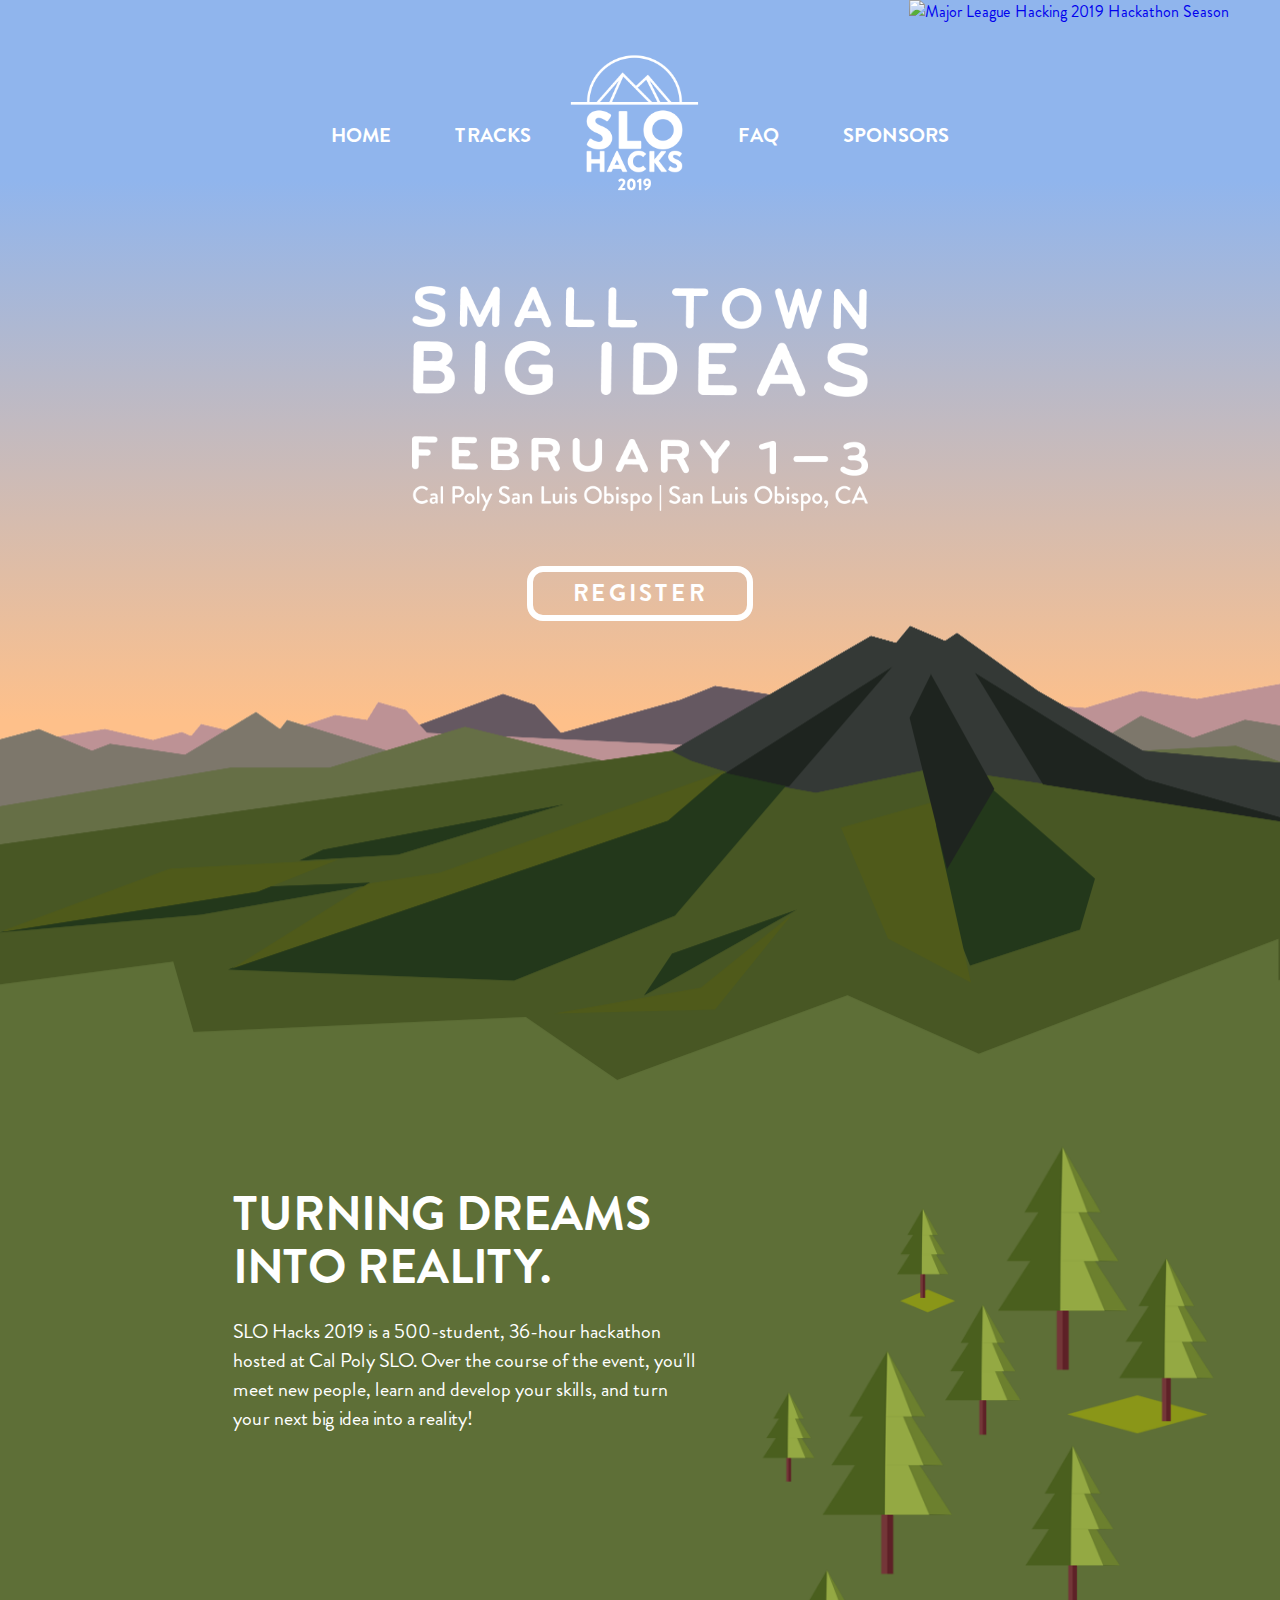
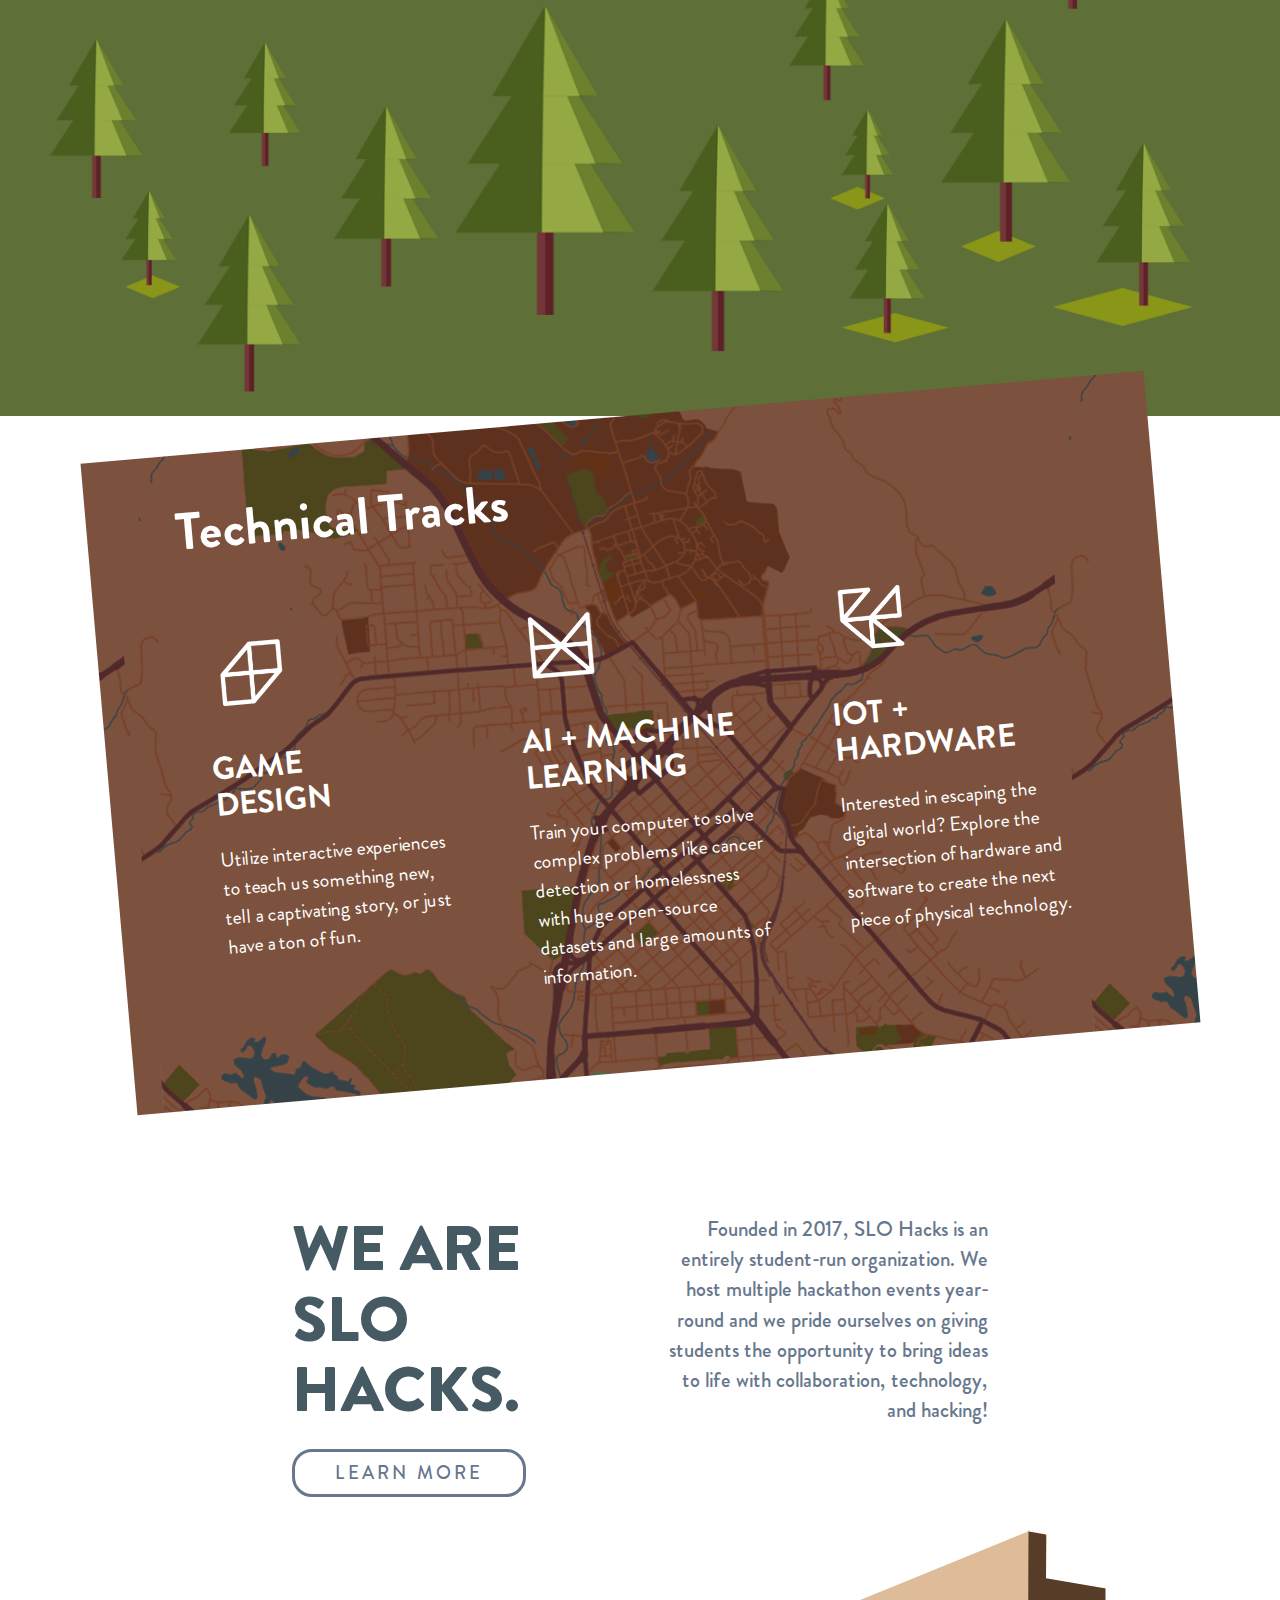
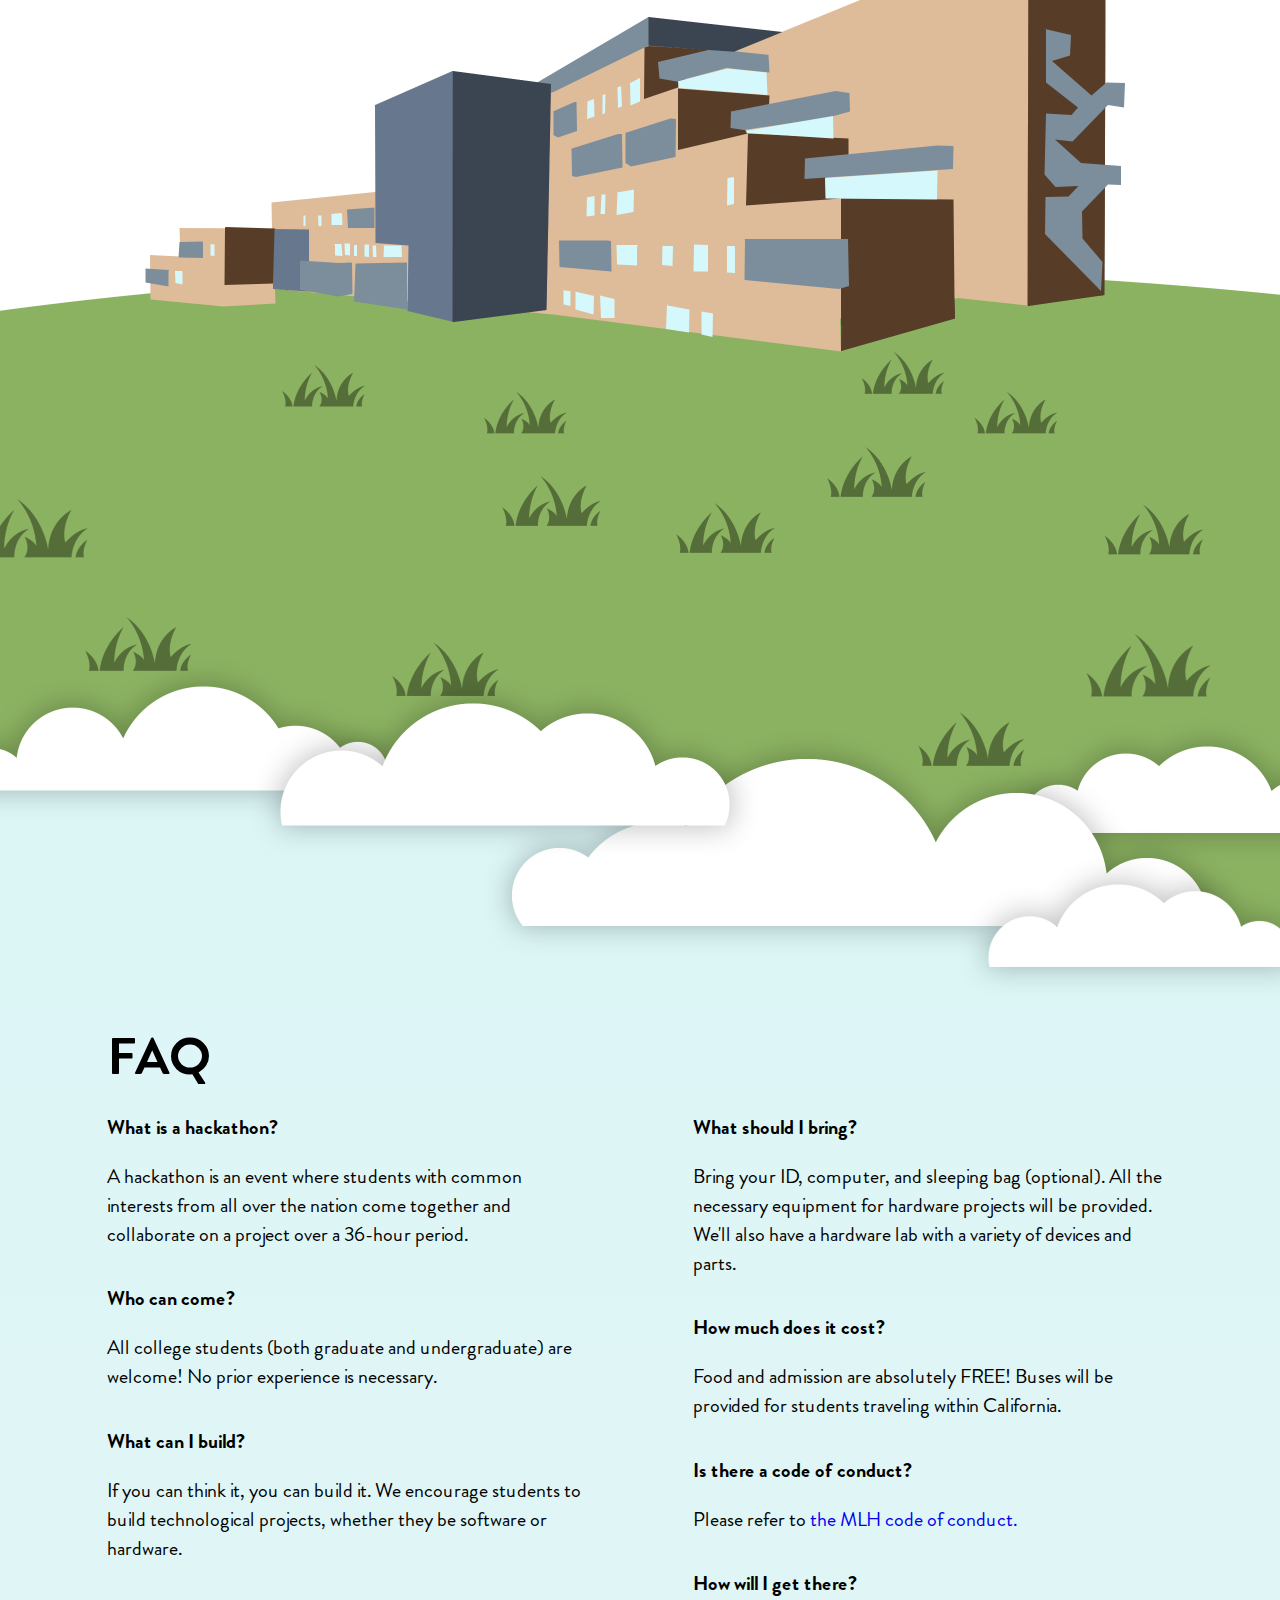
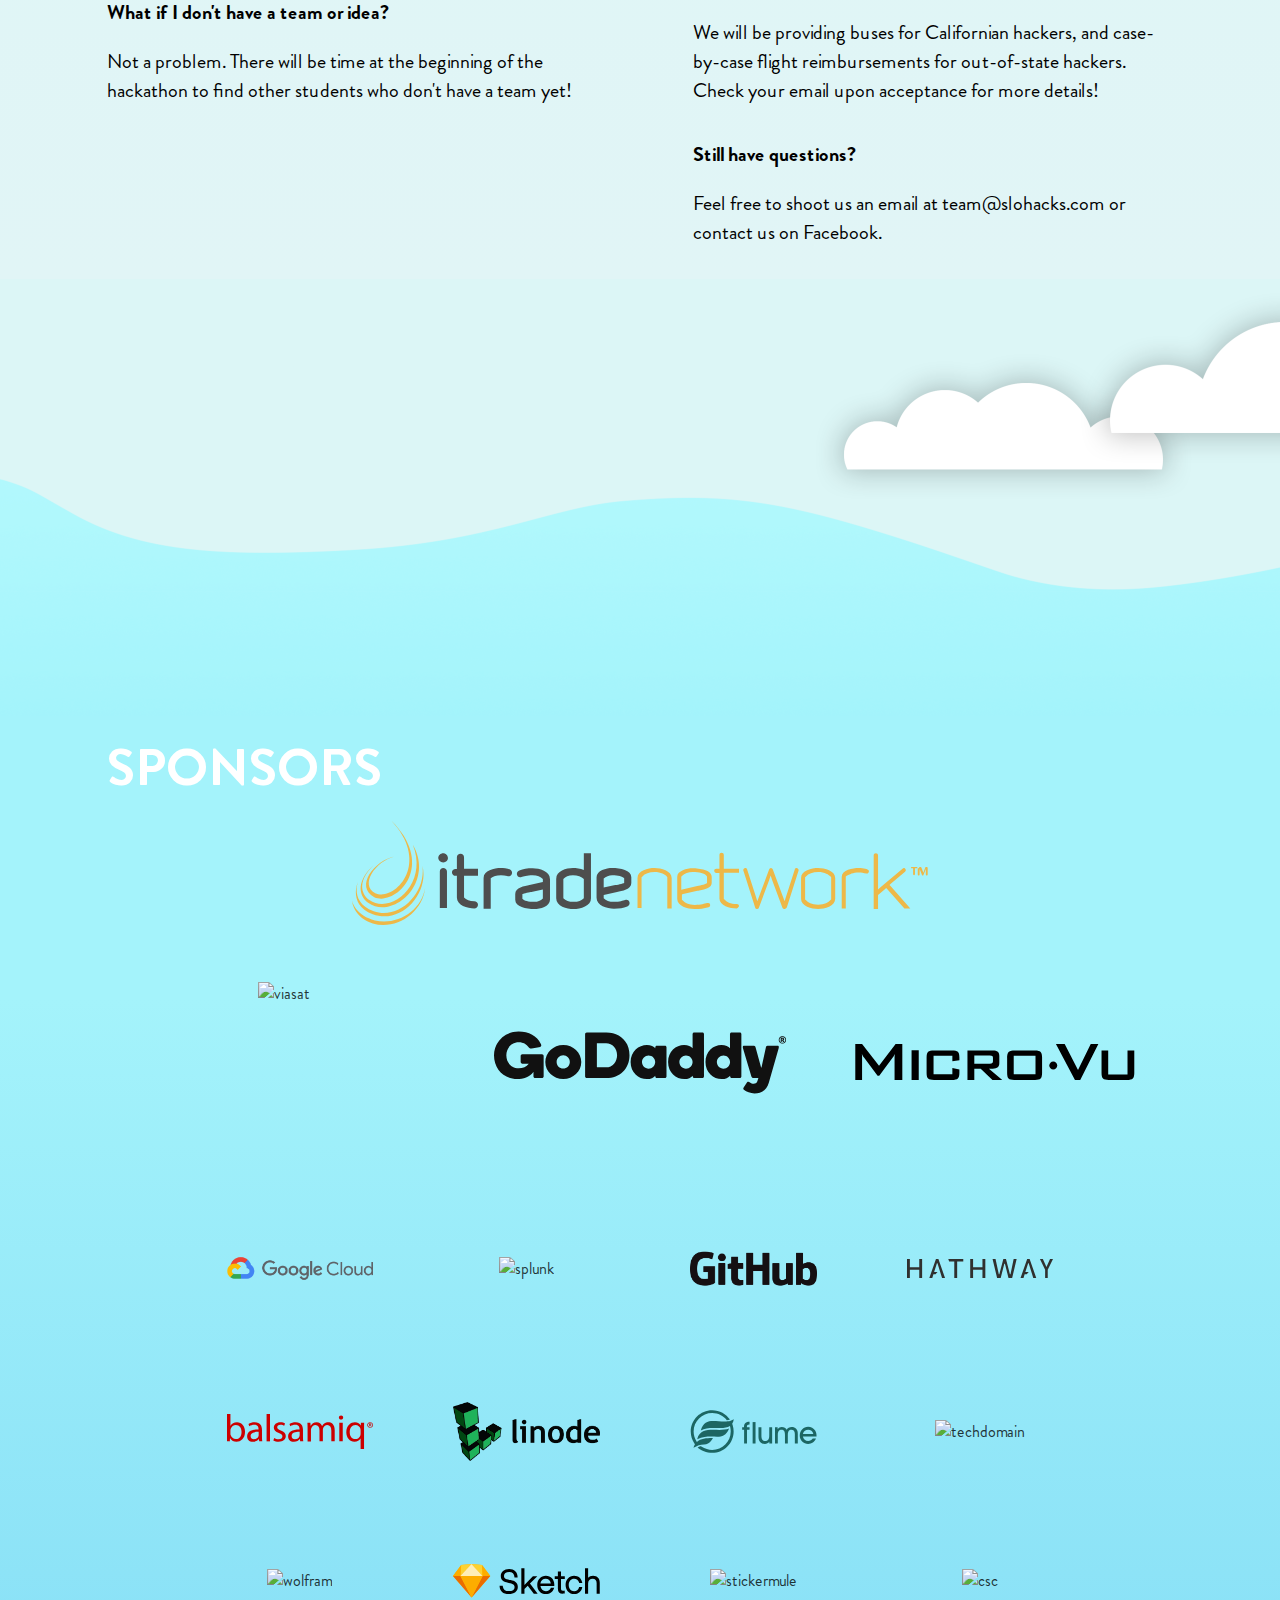
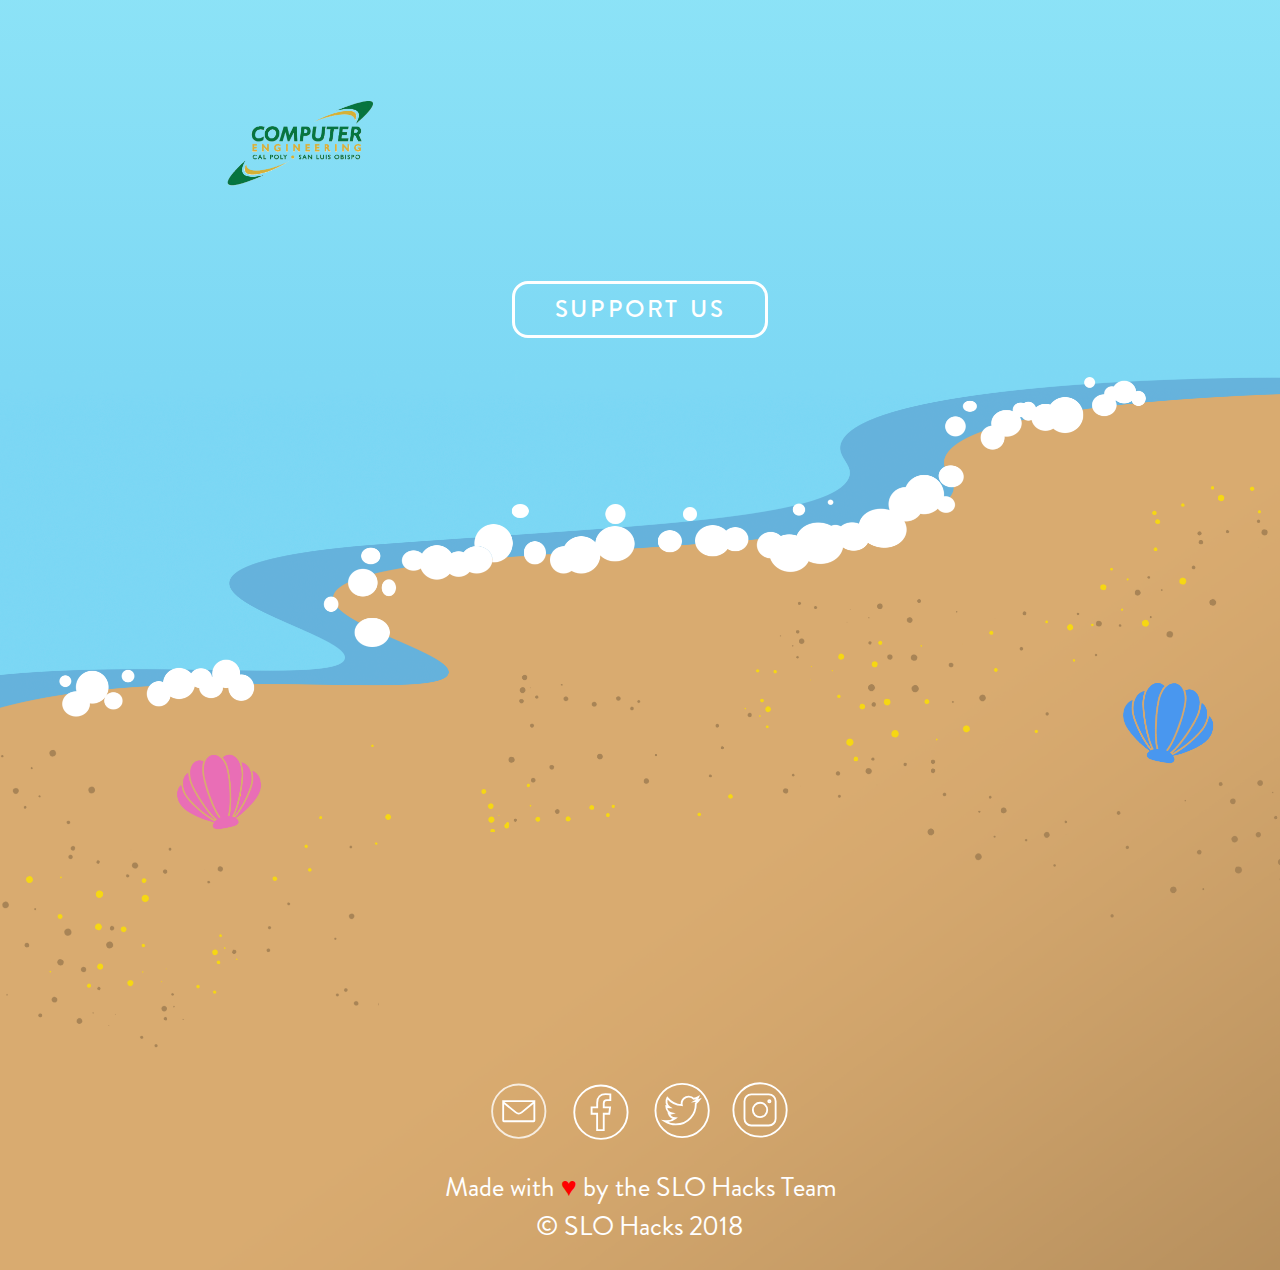
==== commit 1ce2b7bf: "Updates" ====
--- a/index.html
+++ b/index.html
@@ -1 +1 @@
-<!DOCTYPE html><html><head><meta charSet="utf-8"/><meta http-equiv="x-ua-compatible" content="ie=edge"/><meta name="viewport" content="width=device-width, initial-scale=1, shrink-to-fit=no"/><link rel="preload" href="/event-dev/component---src-layouts-index-jsx-b72fbde27e36da0aee24.js" as="script"/><link rel="preload" href="/event-dev/component---src-pages-index-jsx-528f6b54e36dd76b163f.js" as="script"/><link rel="preload" href="/event-dev/path---index-a0e39f21c11f6a62c5ab.js" as="script"/><link rel="preload" href="/event-dev/app-0e405e600616283369bf.js" as="script"/><link rel="preload" href="/event-dev/commons-17278949ed19a0a97c86.js" as="script"/><style id="typography.js">html{font-family:sans-serif;-ms-text-size-adjust:100%;-webkit-text-size-adjust:100%}body{margin:0}article,aside,details,figcaption,figure,footer,header,main,menu,nav,section,summary{display:block}audio,canvas,progress,video{display:inline-block}audio:not([controls]){display:none;height:0}progress{vertical-align:baseline}[hidden],template{display:none}a{background-color:transparent;-webkit-text-decoration-skip:objects}a:active,a:hover{outline-width:0}abbr[title]{border-bottom:none;text-decoration:underline;text-decoration:underline dotted}b,strong{font-weight:inherit;font-weight:bolder}dfn{font-style:italic}h1{font-size:2em;margin:.67em 0}mark{background-color:#ff0;color:#000}small{font-size:80%}sub,sup{font-size:75%;line-height:0;position:relative;vertical-align:baseline}sub{bottom:-.25em}sup{top:-.5em}img{border-style:none}svg:not(:root){overflow:hidden}code,kbd,pre,samp{font-family:monospace,monospace;font-size:1em}figure{margin:1em 40px}hr{box-sizing:content-box;height:0;overflow:visible}button,input,optgroup,select,textarea{font:inherit;margin:0}optgroup{font-weight:700}button,input{overflow:visible}button,select{text-transform:none}[type=reset],[type=submit],button,html [type=button]{-webkit-appearance:button}[type=button]::-moz-focus-inner,[type=reset]::-moz-focus-inner,[type=submit]::-moz-focus-inner,button::-moz-focus-inner{border-style:none;padding:0}[type=button]:-moz-focusring,[type=reset]:-moz-focusring,[type=submit]:-moz-focusring,button:-moz-focusring{outline:1px dotted ButtonText}fieldset{border:1px solid silver;margin:0 2px;padding:.35em .625em .75em}legend{box-sizing:border-box;color:inherit;display:table;max-width:100%;padding:0;white-space:normal}textarea{overflow:auto}[type=checkbox],[type=radio]{box-sizing:border-box;padding:0}[type=number]::-webkit-inner-spin-button,[type=number]::-webkit-outer-spin-button{height:auto}[type=search]{-webkit-appearance:textfield;outline-offset:-2px}[type=search]::-webkit-search-cancel-button,[type=search]::-webkit-search-decoration{-webkit-appearance:none}::-webkit-input-placeholder{color:inherit;opacity:.54}::-webkit-file-upload-button{-webkit-appearance:button;font:inherit}html{font:100%/1.45 'Brandon Grotesque','Helvetica Neue','Helvetica',sans-serif;box-sizing:border-box;overflow-y:scroll;}*{box-sizing:inherit;}*:before{box-sizing:inherit;}*:after{box-sizing:inherit;}body{color:hsla(0,0%,0%,0.8);font-family:'Brandon Grotesque','Helvetica Neue','Helvetica',sans-serif;font-weight:normal;word-wrap:break-word;font-kerning:normal;-moz-font-feature-settings:"kern", "liga", "clig", "calt";-ms-font-feature-settings:"kern", "liga", "clig", "calt";-webkit-font-feature-settings:"kern", "liga", "clig", "calt";font-feature-settings:"kern", "liga", "clig", "calt";}img{max-width:100%;margin-left:0;margin-right:0;margin-top:0;padding-bottom:0;padding-left:0;padding-right:0;padding-top:0;margin-bottom:1.45rem;}h1{margin-left:0;margin-right:0;margin-top:0;padding-bottom:0;padding-left:0;padding-right:0;padding-top:0;margin-bottom:1.45rem;color:#465A64;font-family:'Brandon Grotesque','Helvetica Neue','Helvetica',sans-serif;font-weight:bold;text-rendering:optimizeLegibility;font-size:2rem;line-height:1.1;}h2{margin-left:0;margin-right:0;margin-top:0;padding-bottom:0;padding-left:0;padding-right:0;padding-top:0;margin-bottom:1.45rem;color:#465A64;font-family:'Brandon Grotesque','Helvetica Neue','Helvetica',sans-serif;font-weight:bold;text-rendering:optimizeLegibility;font-size:1.51572rem;line-height:1.1;}h3{margin-left:0;margin-right:0;margin-top:0;padding-bottom:0;padding-left:0;padding-right:0;padding-top:0;margin-bottom:1.45rem;color:#465A64;font-family:'Brandon Grotesque','Helvetica Neue','Helvetica',sans-serif;font-weight:bold;text-rendering:optimizeLegibility;font-size:1.31951rem;line-height:1.1;}h4{margin-left:0;margin-right:0;margin-top:0;padding-bottom:0;padding-left:0;padding-right:0;padding-top:0;margin-bottom:1.45rem;color:#465A64;font-family:'Brandon Grotesque','Helvetica Neue','Helvetica',sans-serif;font-weight:bold;text-rendering:optimizeLegibility;font-size:1rem;line-height:1.1;}h5{margin-left:0;margin-right:0;margin-top:0;padding-bottom:0;padding-left:0;padding-right:0;padding-top:0;margin-bottom:1.45rem;color:#465A64;font-family:'Brandon Grotesque','Helvetica Neue','Helvetica',sans-serif;font-weight:bold;text-rendering:optimizeLegibility;font-size:0.87055rem;line-height:1.1;}h6{margin-left:0;margin-right:0;margin-top:0;padding-bottom:0;padding-left:0;padding-right:0;padding-top:0;margin-bottom:1.45rem;color:#465A64;font-family:'Brandon Grotesque','Helvetica Neue','Helvetica',sans-serif;font-weight:bold;text-rendering:optimizeLegibility;font-size:0.81225rem;line-height:1.1;}hgroup{margin-left:0;margin-right:0;margin-top:0;padding-bottom:0;padding-left:0;padding-right:0;padding-top:0;margin-bottom:1.45rem;}ul{margin-left:1.45rem;margin-right:0;margin-top:0;padding-bottom:0;padding-left:0;padding-right:0;padding-top:0;margin-bottom:1.45rem;list-style-position:outside;list-style-image:none;}ol{margin-left:1.45rem;margin-right:0;margin-top:0;padding-bottom:0;padding-left:0;padding-right:0;padding-top:0;margin-bottom:1.45rem;list-style-position:outside;list-style-image:none;}dl{margin-left:0;margin-right:0;margin-top:0;padding-bottom:0;padding-left:0;padding-right:0;padding-top:0;margin-bottom:1.45rem;}dd{margin-left:0;margin-right:0;margin-top:0;padding-bottom:0;padding-left:0;padding-right:0;padding-top:0;margin-bottom:1.45rem;}p{margin-left:0;margin-right:0;margin-top:0;padding-bottom:0;padding-left:0;padding-right:0;padding-top:0;margin-bottom:1.45rem;}figure{margin-left:0;margin-right:0;margin-top:0;padding-bottom:0;padding-left:0;padding-right:0;padding-top:0;margin-bottom:1.45rem;}pre{margin-left:0;margin-right:0;margin-top:0;padding-bottom:0;padding-left:0;padding-right:0;padding-top:0;margin-bottom:1.45rem;font-size:0.85rem;line-height:1.45rem;}table{margin-left:0;margin-right:0;margin-top:0;padding-bottom:0;padding-left:0;padding-right:0;padding-top:0;margin-bottom:1.45rem;font-size:1rem;line-height:1.45rem;border-collapse:collapse;width:100%;}fieldset{margin-left:0;margin-right:0;margin-top:0;padding-bottom:0;padding-left:0;padding-right:0;padding-top:0;margin-bottom:1.45rem;}blockquote{margin-left:1.45rem;margin-right:1.45rem;margin-top:0;padding-bottom:0;padding-left:0;padding-right:0;padding-top:0;margin-bottom:1.45rem;}form{margin-left:0;margin-right:0;margin-top:0;padding-bottom:0;padding-left:0;padding-right:0;padding-top:0;margin-bottom:1.45rem;}noscript{margin-left:0;margin-right:0;margin-top:0;padding-bottom:0;padding-left:0;padding-right:0;padding-top:0;margin-bottom:1.45rem;}iframe{margin-left:0;margin-right:0;margin-top:0;padding-bottom:0;padding-left:0;padding-right:0;padding-top:0;margin-bottom:1.45rem;}hr{margin-left:0;margin-right:0;margin-top:0;padding-bottom:0;padding-left:0;padding-right:0;padding-top:0;margin-bottom:calc(1.45rem - 1px);background:hsla(0,0%,0%,0.2);border:none;height:1px;}address{margin-left:0;margin-right:0;margin-top:0;padding-bottom:0;padding-left:0;padding-right:0;padding-top:0;margin-bottom:1.45rem;}b{font-weight:bold;}strong{font-weight:bold;}dt{font-weight:bold;}th{font-weight:bold;}li{margin-bottom:calc(1.45rem / 2);}ol li{padding-left:0;}ul li{padding-left:0;}li > ol{margin-left:1.45rem;margin-bottom:calc(1.45rem / 2);margin-top:calc(1.45rem / 2);}li > ul{margin-left:1.45rem;margin-bottom:calc(1.45rem / 2);margin-top:calc(1.45rem / 2);}blockquote *:last-child{margin-bottom:0;}li *:last-child{margin-bottom:0;}p *:last-child{margin-bottom:0;}li > p{margin-bottom:calc(1.45rem / 2);}code{font-size:0.85rem;line-height:1.45rem;}kbd{font-size:0.85rem;line-height:1.45rem;}samp{font-size:0.85rem;line-height:1.45rem;}abbr{border-bottom:1px dotted hsla(0,0%,0%,0.5);cursor:help;}acronym{border-bottom:1px dotted hsla(0,0%,0%,0.5);cursor:help;}abbr[title]{border-bottom:1px dotted hsla(0,0%,0%,0.5);cursor:help;text-decoration:none;}thead{text-align:left;}td,th{text-align:left;border-bottom:1px solid hsla(0,0%,0%,0.12);font-feature-settings:"tnum";-moz-font-feature-settings:"tnum";-ms-font-feature-settings:"tnum";-webkit-font-feature-settings:"tnum";padding-left:0.96667rem;padding-right:0.96667rem;padding-top:0.725rem;padding-bottom:calc(0.725rem - 1px);}th:first-child,td:first-child{padding-left:0;}th:last-child,td:last-child{padding-right:0;}</style><title data-react-helmet="true">SLO Hacks</title><meta data-react-helmet="true" name="description" content="SLO Hacks"/><meta data-react-helmet="true" name="keywords" content="san luis obispo, cal poly, hackathon, coding, software, competition"/><meta data-react-helmet="true" name="theme-color" content="#FFFFFF"/><style id="gatsby-inlined-css">@font-face{font-family:\../assets/fonts/UGO COLOR;src:url(/event-dev/static/UGO-COLOR.40f204da.eot);src:url(/event-dev/static/UGO-COLOR.40f204da.eot?#iefix) format("embedded-opentype"),url(/event-dev/static/UGO-COLOR.e59ee098.woff) format("woff"),url(/event-dev/static/UGO-COLOR.8373f332.ttf) format("truetype");font-weight:400;font-style:normal}@font-face{font-family:Brandon Grotesque;src:url(/event-dev/static/BrandonGrotesque-Medium.a24bfe8e.eot);src:url(/event-dev/static/BrandonGrotesque-Medium.a24bfe8e.eot?#iefix) format("embedded-opentype"),url(/event-dev/static/BrandonGrotesque-Medium.920c11f3.woff) format("woff"),url(/event-dev/static/BrandonGrotesque-Medium.ef4fddb0.ttf) format("truetype");font-weight:500;font-style:normal}@font-face{font-family:Brandon Grotesque;src:url(/event-dev/static/BrandonGrotesque-Black.3114b5b0.eot);src:url(/event-dev/static/BrandonGrotesque-Black.3114b5b0.eot?#iefix) format("embedded-opentype"),url(/event-dev/static/BrandonGrotesque-Black.33bc2fdf.woff) format("woff"),url(/event-dev/static/BrandonGrotesque-Black.3bebd53c.ttf) format("truetype");font-weight:900;font-style:normal}@font-face{font-family:Brandon Grotesque;src:url(/event-dev/static/BrandonGrotesque-Bold.25ca70ac.eot);src:url(/event-dev/static/BrandonGrotesque-Bold.25ca70ac.eot?#iefix) format("embedded-opentype"),url(/event-dev/static/BrandonGrotesque-Bold.1ad8d40b.woff) format("woff"),url(/event-dev/static/BrandonGrotesque-Bold.0b59275f.ttf) format("truetype");font-weight:700;font-style:normal}@font-face{font-family:Brandon Grotesque;src:url(/event-dev/static/BrandonGrotesque-RegularItalic.9ed4f864.eot);src:url(/event-dev/static/BrandonGrotesque-RegularItalic.9ed4f864.eot?#iefix) format("embedded-opentype"),url(/event-dev/static/BrandonGrotesque-RegularItalic.10cc8d87.woff) format("woff"),url(/event-dev/static/BrandonGrotesque-RegularItalic.ba6abfdd.ttf) format("truetype");font-weight:400;font-style:italic}@font-face{font-family:Brandon Grotesque;src:url(/event-dev/static/BrandonGrotesque-MediumItalic.e5a84753.eot);src:url(/event-dev/static/BrandonGrotesque-MediumItalic.e5a84753.eot?#iefix) format("embedded-opentype"),url(/event-dev/static/BrandonGrotesque-MediumItalic.0eff8582.woff) format("woff"),url(/event-dev/static/BrandonGrotesque-MediumItalic.32fdf003.ttf) format("truetype");font-weight:500;font-style:italic}@font-face{font-family:Brandon Grotesque;src:url(/event-dev/static/BrandonGrotesque-LightItalic.d799d398.eot);src:url(/event-dev/static/BrandonGrotesque-LightItalic.d799d398.eot?#iefix) format("embedded-opentype"),url(/event-dev/static/BrandonGrotesque-LightItalic.c74c045f.woff) format("woff"),url(/event-dev/static/BrandonGrotesque-LightItalic.48365373.ttf) format("truetype");font-weight:300;font-style:italic}@font-face{font-family:Brandon Grotesque;src:url(/event-dev/static/BrandonGrotesque-ThinItalic.2e45beaa.eot);src:url(/event-dev/static/BrandonGrotesque-ThinItalic.2e45beaa.eot?#iefix) format("embedded-opentype"),url(/event-dev/static/BrandonGrotesque-ThinItalic.a71f8742.woff) format("woff"),url(/event-dev/static/BrandonGrotesque-ThinItalic.eb2d3e41.ttf) format("truetype");font-weight:100;font-style:italic}@font-face{font-family:Brandon Grotesque;src:url(/event-dev/static/BrandonGrotesque-BoldItalic.cb56c624.eot);src:url(/event-dev/static/BrandonGrotesque-BoldItalic.cb56c624.eot?#iefix) format("embedded-opentype"),url(/event-dev/static/BrandonGrotesque-BoldItalic.59d9de4a.woff) format("woff"),url(/event-dev/static/BrandonGrotesque-BoldItalic.e66c2ccf.ttf) format("truetype");font-weight:700;font-style:italic}@font-face{font-family:Brandon Grotesque;src:url(/event-dev/static/BrandonGrotesque-Regular.065b98c6.eot);src:url(/event-dev/static/BrandonGrotesque-Regular.065b98c6.eot?#iefix) format("embedded-opentype"),url(/event-dev/static/BrandonGrotesque-Regular.013a89eb.woff) format("woff"),url(/event-dev/static/BrandonGrotesque-Regular.aba7d125.ttf) format("truetype");font-weight:400;font-style:normal}@font-face{font-family:Brandon Grotesque;src:url(/event-dev/static/BrandonGrotesque-BlackItalic.f72917be.eot);src:url(/event-dev/static/BrandonGrotesque-BlackItalic.f72917be.eot?#iefix) format("embedded-opentype"),url(/event-dev/static/BrandonGrotesque-BlackItalic.fa9f6ac0.woff) format("woff"),url(/event-dev/static/BrandonGrotesque-BlackItalic.acf34045.ttf) format("truetype");font-weight:900;font-style:italic}@font-face{font-family:Brandon Grotesque;src:url(/event-dev/static/BrandonGrotesque-Thin.71ddba22.eot);src:url(/event-dev/static/BrandonGrotesque-Thin.71ddba22.eot?#iefix) format("embedded-opentype"),url(/event-dev/static/BrandonGrotesque-Thin.2de6b3e4.woff) format("woff"),url(/event-dev/static/BrandonGrotesque-Thin.db853969.ttf) format("truetype");font-weight:100;font-style:normal}@font-face{font-family:Brandon Grotesque;src:url(/event-dev/static/BrandonGrotesque-Light.9e65c2c4.eot);src:url(/event-dev/static/BrandonGrotesque-Light.9e65c2c4.eot?#iefix) format("embedded-opentype"),url(/event-dev/static/BrandonGrotesque-Light.152bdc29.woff) format("woff"),url(/event-dev/static/BrandonGrotesque-Light.e4fcb109.ttf) format("truetype");font-weight:300;font-style:normal}.src-components----Hero-module---hero---388-5{grid-area:hero;background-image:url(/event-dev/static/hills.a7fcbec2.png),linear-gradient(#90b5ed 20vh,#fec08a 80vh);background-size:100% auto;background-repeat:no-repeat;background-position:bottom;height:100vh;position:relative}@media screen and (min-width:992px){.src-components----Hero-module---hero---388-5{height:124vh}}.src-components----Hero-module---heroContainer---3iX3Z{display:-ms-grid;display:grid;-ms-grid-columns:1fr 10fr 1fr;grid-template-columns:1fr 10fr 1fr;grid-template-areas:". heroNav ." ". heroContent ." ". heroButton ."}.src-components----Hero-module---heroNav---3lUtN{padding-top:3rem;display:-ms-grid;display:grid;grid-template-areas:". navLogo .";grid-area:heroNav}@media screen and (min-width:992px){.src-components----Hero-module---heroNav---3lUtN{-ms-grid-columns:1fr 1fr 1fr;grid-template-columns:1fr 1fr 1fr;grid-template-areas:"navLeft navLogo navRight"}.src-components----Hero-module---heroNav---3lUtN .src-components----Hero-module---navLeft---35UxK,.src-components----Hero-module---heroNav---3lUtN .src-components----Hero-module---navRight---1ikox{display:-ms-flexbox;display:flex}}.src-components----Hero-module---navLeft---35UxK{display:none;-ms-flex-direction:row;flex-direction:row;grid-area:navLeft;-ms-flex-align:center;align-items:center;-ms-flex-pack:end;justify-content:flex-end}.src-components----Hero-module---navRight---1ikox{display:none;-ms-flex-direction:row;flex-direction:row;grid-area:navRight;-ms-flex-align:center;align-items:center}.src-components----Hero-module---heroLink---1Cnlk{text-decoration:none;text-transform:uppercase;font-family:Brandon Grotesque,sans-serif;font-size:1.25rem;color:#fff;padding:2rem}.src-components----Hero-module---heroLogo---1S1hA{grid-area:navLogo;display:-ms-flexbox;display:flex;-ms-flex-pack:center;justify-content:center}.src-components----Hero-module---heroLogo---1S1hA img{display:block;width:auto;max-width:none;height:8rem}.src-components----Hero-module---heroContent---2GPOp{grid-area:heroContent;display:-ms-flexbox;display:flex;margin-top:7vh;-ms-flex-align:center;align-items:center;-ms-flex-direction:column;flex-direction:column}.src-components----Hero-module---heroTheme---3sTtT{display:-ms-flexbox;display:flex;-ms-flex-pack:center;justify-content:center}.src-components----Hero-module---heroTheme---3sTtT img{display:block;width:auto;max-width:none;height:9rem}.src-components----Hero-module---heroButtonContainer---3dpP4{grid-area:heroButton;display:-ms-flexbox;display:flex;-ms-flex-pack:center;justify-content:center}.src-components----Hero-module---heroButton---3-Jo1{font-size:1.15rem;background:transparent;display:inline-block;text-align:center;vertical-align:middle;padding:.5rem 2.5rem;font-weight:500;border-radius:.5rem;text-transform:uppercase;letter-spacing:.2rem;cursor:pointer;color:#fff;border:3px solid #fff;transition:.25s ease-in-out}.src-components----Hero-module---heroButton---3-Jo1:hover{background:#fff;color:#000}.src-components----Hero-module---banner---1Mo8Y img{position:absolute;width:auto;height:15vh;margin-right:5vw;top:0;right:0}@media screen and (min-width:992px){.src-components----Hero-module---banner---1Mo8Y img{height:30vh;margin-right:4vw}}.src-components----About-module---about---pMLcS{grid-area:about;background-color:#5e6f37;height:100%}.src-components----About-module---aboutContainer---216cn{margin-top:0;background-image:url(/event-dev/static/trees.85be08fc.png);background-position-x:10%;background-position-y:center;background-size:auto 100%;background-repeat:none;height:100vh;display:-ms-grid;display:grid;-ms-grid-columns:2fr 8fr 2fr;grid-template-columns:2fr 8fr 2fr;grid-template-areas:". aboutContent ."}@media screen and (min-width:580px){.src-components----About-module---aboutContainer---216cn{background-image:url(/event-dev/static/trees-between.493d1244.png)}}@media screen and (min-width:880px){.src-components----About-module---aboutContainer---216cn{background-position-x:10%;background-image:url(/event-dev/static/trees.85be08fc.png);background-size:contain;background-position:50%;background-repeat:no-repeat;-ms-grid-columns:2fr 4fr 5fr;grid-template-columns:2fr 4fr 5fr}}.src-components----About-module---aboutContent---36P0Y{grid-area:aboutContent;padding-top:8vh}.src-components----About-module---aboutContent---36P0Y h1{color:#fff}.src-components----About-module---aboutContent---36P0Y p{color:#fff;font-size:1.25rem}.src-components----About-module---aboutHeader---38-aY{grid-area:aboutHeader;height:auto;font-size:3.25rem}.src-components----Tracks-module---tracks---RRfF0{display:-ms-grid;display:grid;grid-area:tracks;-ms-grid-columns:1fr 10fr 1fr;grid-template-columns:1fr 10fr 1fr;grid-row-gap:2rem;grid-template-areas:". trackHeader ." ". track .";background-image:url(/event-dev/static/tracksBlur.089149bc.png);background-position-x:20%;background-size:cover;padding:2em 0}.src-components----Tracks-module---track---1sW9p{grid-area:track;display:-ms-flexbox;display:flex;-ms-flex-direction:column;flex-direction:column}.src-components----Tracks-module---trackHeader---1jHxA{color:#fff;font-size:3.25rem;grid-area:trackHeader}.src-components----Tracks-module---trackContainer---1ce7n{padding:1rem}.src-components----Tracks-module---trackContainer---1ce7n p{font-size:1.25rem}.src-components----Tracks-module---track---1sW9p h2:first-of-type{margin-bottom:0}.src-components----Tracks-module---trackImageContainer---1TzQm{text-align:center}.src-components----Tracks-module---image---hAvV0{width:40%;padding:1rem}@media screen and (min-width:992px){.src-components----Tracks-module---tracks---RRfF0{background-image:url(/event-dev/static/tracks.b1599d33.png);background-size:contain;-ms-transform:rotate(-10deg);transform:rotate(-5deg);padding:3rem 0}.src-components----Tracks-module---track---1sW9p{-ms-flex-direction:row;flex-direction:row;-ms-flex-pack:justify;justify-content:space-between}.src-components----Tracks-module---trackContainer---1ce7n{width:30%}.src-components----Tracks-module---trackImageContainer---1TzQm{text-align:left}}.src-components----History-module---history---Bn49B{margin-top:9rem;grid-area:history}.src-components----History-module---historyContainer---3XyVH{display:-ms-grid;display:grid;-ms-grid-columns:1fr 10fr 1fr;grid-template-columns:1fr 10fr 1fr;grid-template-areas:". historyHeader ." ". historyText ." ". historyButton ."}.src-components----History-module---historyHeader---2OdTF{grid-area:historyHeader}.src-components----History-module---historyHeader---2OdTF h1{font-size:3.25rem;text-transform:uppercase}.src-components----History-module---historyText---2jWN3{grid-area:historyText;text-align:left}.src-components----History-module---historyText---2jWN3 p{font-size:1.25rem;color:#67778e}.src-components----History-module---historyButtonContainer---36njD{grid-area:historyButton}.src-components----History-module---historyButton---3_tYI{font-size:1.15rem;color:#67778e;border:3px solid #67778e;background:transparent;display:inline-block;text-align:center;vertical-align:middle;padding:.5rem 2.5rem;font-weight:500;border-radius:1.25rem;text-transform:uppercase;letter-spacing:.2rem;cursor:pointer;transition:.25s ease-in-out}.src-components----History-module---historyButton---3_tYI:hover{background-color:#67778e;color:#fff}@media screen and (min-width:992px){.src-components----History-module---historyContainer---3XyVH{display:-ms-grid;display:grid;-ms-grid-columns:1fr 5fr 5fr 1fr;grid-template-columns:1fr 5fr 5fr 1fr;grid-template-areas:". historyHeader historyText ." ". historyButton . ."}}.src-components----Baker-module---baker---3uK1O{display:-ms-flexbox;display:flex;grid-area:baker}.src-components----Baker-module---baker_image---2UGlI{height:auto;-ms-flex-item-align:center;-ms-grid-row-align:center;align-self:center;margin-bottom:0}.src-components----FAQ-module---faq---m2j0G{display:-ms-grid;display:grid;-ms-grid-columns:1fr 10fr 1fr;grid-template-columns:1fr 10fr 1fr;grid-template-areas:"clouds clouds clouds" ". faqHeader ." ". faqWrapper .";grid-area:faq;background:linear-gradient(0deg,#e1f5f6,#dcf6f6)}.src-components----FAQ-module---faqWrapper---2kOJr{display:-ms-flexbox;display:flex;-ms-flex-direction:column;flex-direction:column;grid-area:faqWrapper}.src-components----FAQ-module---faqHeader---lWhyR{grid-area:faqHeader;color:#000;font-size:3.25rem}.src-components----FAQ-module---question---aPMtP{padding:.5rem 0}.src-components----FAQ-module---question---aPMtP a{text-decoration:none}.src-components----FAQ-module---cloud_image---13buG{grid-area:clouds}@media screen and (min-width:992px){.src-components----FAQ-module---faqSection---2_GyA{width:45%}.src-components----FAQ-module---faqWrapper---2kOJr{-ms-flex-direction:row;flex-direction:row;-ms-flex-pack:justify;justify-content:space-between}}.src-components----SponsorLogos-module---sponsorLogos---1lcUF{display:-ms-grid;display:grid;-ms-grid-columns:1fr;grid-template-columns:1fr}.src-components----SponsorLogos-module---silver---2SkU5{display:-ms-flexbox;display:flex;padding:2rem;-ms-flex-item-align:center;align-self:center;justify-self:center}@media screen and (min-width:992px){.src-components----SponsorLogos-module---sponsorLogos---1lcUF{-ms-grid-columns:1fr 1fr 1fr;grid-template-columns:1fr 1fr 1fr}}.src-components----Sponsor-module---sponsor---D1vnr{display:-ms-grid;display:grid;grid-area:sponsor;-ms-grid-columns:1fr 10fr 1fr;grid-template-columns:1fr 10fr 1fr;grid-template-areas:"sponsorTransition sponsorTransition sponsorTransition" ". sponsorHeader ." ". sponsorContainer ." ". sponsorButton .";background:linear-gradient(#a4f3fb 80vh,#7dd8f4)}.src-components----Sponsor-module---sponsorHeader---2XBo_{grid-area:sponsorHeader;font-size:3.25rem;color:#fff}.src-components----Sponsor-module---sponsorButtonWrapper---TZdR_{margin:0 auto;padding:2em}.src-components----Sponsor-module---sponsorButton---2_PQB{font-size:1.15rem;background:transparent;display:inline-block;text-align:center;vertical-align:middle;padding:.5rem 2.5rem;font-weight:500;border-radius:.5rem;text-transform:uppercase;letter-spacing:.2rem;cursor:pointer;color:#fff;border:3px solid #fff;transition:.25s ease-in-out}.src-components----Sponsor-module---sponsorButton---2_PQB:hover{background:#fff;color:#000}.src-components----Sponsor-module---sponsorContainer---1Bjqp{grid-area:sponsorContainer;display:-ms-flexbox;display:flex;-ms-flex-direction:column;flex-direction:column}.src-components----Sponsor-module---sponsorTransition_image---2fuQY{grid-area:sponsorTransition}.src-components-common----Footer-module---footer---1EyaW{grid-area:footer;display:-ms-flexbox;display:flex;-ms-flex-direction:column;flex-direction:column;-ms-flex-align:center;align-items:center}.src-components-common----Footer-module---footer__text---2Uuty{color:#fff;margin-left:.05rem;text-align:center;font-size:3vh}.src-components-common----Footer-module---footer__heart---2buMn{font-size:100%;color:red}.src-components-common----Footer-module---footer__social---1r1Cd{display:-ms-flexbox;display:flex;-ms-flex-direction:row;flex-direction:row;-ms-flex-pack:center;justify-content:center;-ms-flex-align:center;align-items:center;-ms-flex-line-pack:center;align-content:center}.src-components-common----Footer-module---footer__row---2Rn9y{display:-ms-flexbox;display:flex;-ms-flex-align:center;align-items:center;-ms-flex-pack:center;justify-content:center}.src-components-common----Footer-module---footer__icon---1V-8u{margin:0;height:5rem}.src-components-common----Footer-module---footer__twitter---1kf-_{margin-bottom:1rem}.src-components----CTA-module---cta---2J6zR{grid-area:cta;background-image:url(/event-dev/static/beach.5a6e8e0f.png);background-size:cover;background-repeat:no-repeat}.src-components----CTA-module---ctaContainer---2dBtF{height:100vh;position:relative;display:-ms-flexbox;display:flex;-ms-flex-pack:center;justify-content:center;-ms-flex-line-pack:center;align-content:center}.src-components----CTA-module---footerContainer---ESSwz{position:absolute;bottom:0}.src-pages----index-module---layout---1tgzZ{display:-ms-grid;display:grid;-ms-grid-columns:1fr 10fr 1fr;grid-template-columns:1fr 10fr 1fr;grid-template-areas:"hero hero hero" "about about about" "tracks tracks tracks" "history history history" "baker baker baker" "schedule schedule schedule" "faq faq faq" "sponsor sponsor sponsor" "cta cta cta"}@media screen and (min-width:992px){.src-pages----index-module---layout---1tgzZ{display:-ms-grid;display:grid;-ms-grid-columns:1fr 10fr 1fr;grid-template-columns:1fr 10fr 1fr;grid-template-areas:"hero hero hero" "about about about" ". tracks ." ". history ." "baker baker baker" "schedule schedule schedule" "faq faq faq" "sponsor sponsor sponsor" "cta cta cta"}}</style></head><body><div id="___gatsby"><div data-reactroot=""><div><div class="src-pages----index-module---layout---1tgzZ"><div id="hero" class="src-components----Hero-module---hero---388-5"><section class="src-components----Hero-module---heroContainer---3iX3Z"><div class="src-components----Hero-module---heroNav---3lUtN"><div class="src-components----Hero-module---navLeft---35UxK"><a class="src-components----Hero-module---heroLink---1Cnlk" href="#hero">Home</a><a class="src-components----Hero-module---heroLink---1Cnlk" href="#tracks">Tracks</a></div><div class="src-components----Hero-module---heroLogo---1S1hA"><a href="https://www.slohacks.com"><img src="/event-dev/static/logo-white.926186b1.png" alt="logo"/></a></div><div class="src-components----Hero-module---navRight---1ikox"><a class="src-components----Hero-module---heroLink---1Cnlk" href="#faq">FAQ</a><a class="src-components----Hero-module---heroLink---1Cnlk" href="#sponsors">Sponsors</a></div></div><div class="src-components----Hero-module---heroContent---2GPOp"><div class="src-components----Hero-module---heroTheme---3sTtT"><img src="/event-dev/static/theme.a48e9bac.png" alt="/event-dev/static/theme.a48e9bac.png"/></div><div class="src-components----Hero-module---heroButtonContainer---3dpP4"><a rel="noopener noreferrer" href="http://eepurl.com/c0M_rj" target="_blank"><button class="src-components----Hero-module---heroButton---3-Jo1">Join mailing list!</button></a></div></div></section><a class="src-components----Hero-module---banner---1Mo8Y" rel="noopener noreferrer" href="https://mlh.io/seasons/na-2019/events?utm_source=na-hackathon&amp;utm_medium=TrustBadge&amp;utm_campaign=2019-season&amp;utm_content=black" target="_blank"><img src="https://s3.amazonaws.com/logged-assets/trust-badge/2019/mlh-trust-badge-2019-black.svg" alt="Major League Hacking 2019 Hackathon Season"/></a></div><div class="src-components----About-module---about---pMLcS"><section class="src-components----About-module---aboutContainer---216cn"><div class="src-components----About-module---aboutContent---36P0Y"><h1 class="src-components----About-module---aboutHeader---38-aY">Turning dreams into reality.</h1><p>SLO Hacks 2019 is a 500-student, 36-hour hackathon hosted at Cal Poly SLO. Over the course of the event, you&#x27;ll meet new people, learn and develop your skills, and turn your next big idea into a reality!</p></div></section></div><div id="tracks" class="src-components----Tracks-module---tracks---RRfF0"><h1 class="src-components----Tracks-module---trackHeader---1jHxA">Technical Tracks</h1><div class="src-components----Tracks-module---track---1sW9p"><div class="src-components----Tracks-module---trackContainer---1ce7n"><div class="src-components----Tracks-module---trackImageContainer---1TzQm"><img class="src-components----Tracks-module---image---hAvV0" src="/event-dev/static/game.99ba0ca4.png" alt="/event-dev/static/game.99ba0ca4.png"/></div><h2 style="font-size:2rem;color:white">Game</h2><h2 style="font-size:2rem;color:white">Design</h2><p style="color:white">Utilize interactive experiences to teach us something new, tell a captivating story, or just have a ton of fun.</p></div><div class="src-components----Tracks-module---trackContainer---1ce7n"><div class="src-components----Tracks-module---trackImageContainer---1TzQm"><img class="src-components----Tracks-module---image---hAvV0" src="/event-dev/static/machine.66a66986.png" alt="/event-dev/static/machine.66a66986.png"/></div><h2 style="font-size:2rem;color:white">AI + Machine</h2><h2 style="font-size:2rem;color:white">Learning</h2><p style="color:white">Train your computer to solve complex problems like cancer detection or homelessness with huge open-source datasets and large amounts of information.</p></div><div class="src-components----Tracks-module---trackContainer---1ce7n"><div class="src-components----Tracks-module---trackImageContainer---1TzQm"><img class="src-components----Tracks-module---image---hAvV0" src="/event-dev/static/hardware.672b576b.png" alt="/event-dev/static/hardware.672b576b.png"/></div><h2 style="font-size:2rem;color:white">IoT +</h2><h2 style="font-size:2rem;color:white">Hardware</h2><p style="color:white">Interested in escaping the digital world? Explore the intersection of hardware and software to create the next piece of physical technology.</p></div></div></div><div class="src-components----History-module---history---Bn49B"><section class="src-components----History-module---historyContainer---3XyVH"><div class="src-components----History-module---historyHeader---2OdTF"><h1>We Are SLO Hacks.</h1></div><div class="src-components----History-module---historyText---2jWN3"><p>Founded in 2017, SLO Hacks is an entirely student-run organization. We host multiple hackathon events year-round and we pride ourselves on giving students the opportunity to bring ideas to life with collaboration, technology, and hacking!</p></div><div class="src-components----History-module---historyButtonContainer---36njD"><a rel="noopener noreferrer" href="https://slohacks.com/club" target="_blank"><button class="src-components----History-module---historyButton---3_tYI">Learn More</button></a></div></section></div><div class="src-components----Baker-module---baker---3uK1O"><img class="src-components----Baker-module---baker_image---2UGlI" src="/event-dev/static/baker.4c856e2a.png" alt="baker"/></div><div class="src-components----FAQ-module---faq---m2j0G"><h1 id="faq" class="src-components----FAQ-module---faqHeader---lWhyR">FAQ</h1><div class="src-components----FAQ-module---faqWrapper---2kOJr"><section class="src-components----FAQ-module---faqSection---2_GyA"><div class="src-components----FAQ-module---question---aPMtP"><h2 style="font-size:1.25rem;color:black">What is a hackathon?</h2><p style="font-size:1.25rem;color:black">A hackathon is an event where students with common interests from all over the nation come together and collaborate on a project over a 36-hour period.</p></div><div class="src-components----FAQ-module---question---aPMtP"><h2 style="font-size:1.25rem;color:black">Who can come?</h2><p style="font-size:1.25rem;color:black">All college students (both graduate and undergraduate) are welcome! No prior experience is necessary.</p></div><div class="src-components----FAQ-module---question---aPMtP"><h2 style="font-size:1.25rem;color:black">What can I build?</h2><p style="font-size:1.25rem;color:black">If you can think it, you can build it. We encourage students to build technological projects, whether they be software or hardware.</p></div><div class="src-components----FAQ-module---question---aPMtP"><h2 style="font-size:1.25rem;color:black">What if I don&#x27;t have a team or idea?</h2><p style="font-size:1.25rem;color:black">Not a problem. There will be time at the beginning of the hackathon to find other students who don&#x27;t have a team yet!</p></div></section><section class="src-components----FAQ-module---faqSection---2_GyA"><div class="src-components----FAQ-module---question---aPMtP"><h2 style="font-size:1.25rem;color:black">What should I bring?</h2><p style="font-size:1.25rem;color:black">Bring your ID, computer, and sleeping bag (optional). All the necessary equipment for hardware projects will be provided. We&#x27;ll also have a hardware lab with a variety of devices and parts.</p></div><div class="src-components----FAQ-module---question---aPMtP"><h2 style="font-size:1.25rem;color:black">How much does it cost?</h2><p style="font-size:1.25rem;color:black">Food and admission are absolutely FREE! Buses will be provided for students traveling within California.</p></div><div class="src-components----FAQ-module---question---aPMtP"><h2 style="font-size:1.25rem;color:black">Is there a code of conduct?</h2><p style="font-size:1.25rem;color:black">Please refer to <a rel="noopener noreferrer" href="https://static.mlh.io/docs/mlh-code-of-conduct.pdf" target="_blank"> the MLH code of conduct.</a></p></div><div class="src-components----FAQ-module---question---aPMtP"><h2 style="font-size:1.25rem;color:black">How will I get there?</h2><p style="font-size:1.25rem;color:black">We will be providing buses for Californian hackers, and case-by-case flight reimbursements for out-of-state hackers. Check your email upon acceptance for more details!</p></div><div class="src-components----FAQ-module---question---aPMtP"><h2 style="font-size:1.25rem;color:black">Still have questions?</h2><p style="font-size:1.25rem;color:black">Feel free to shoot us an email at team@slohacks.com or contact us on Facebook.</p></div></section></div><img class="src-components----FAQ-module---cloud_image---13buG" src="/event-dev/static/clouds.84cc0095.png" alt="clouds"/></div><div class="src-components----Sponsor-module---sponsor---D1vnr"><section class="src-components----Sponsor-module---sponsorContainer---1Bjqp"><h1 id="sponsors" class="src-components----Sponsor-module---sponsorHeader---2XBo_">Sponsors</h1><div><div class="src-components----SponsorLogos-module---sponsorLogos---1lcUF"><img class="src-components----SponsorLogos-module---silver---2SkU5" src="[data-uri]" alt="godaddy"/><img class="src-components----SponsorLogos-module---silver---2SkU5" src="/event-dev/static/gcp.8827188a.svg" alt="gcp"/><img class="src-components----SponsorLogos-module---silver---2SkU5" src="[data-uri]" alt="balsamiq"/></div></div><div class="src-components----Sponsor-module---sponsorButtonWrapper---TZdR_"><a rel="noopener noreferrer" href="/event-dev/static/slo-hacks-sponsorship-packet.6a7a01b7.pdf" target="_blank"><button class="src-components----Sponsor-module---sponsorButton---2_PQB" color="#FFF">Support us!</button></a></div></section><img class="src-components----Sponsor-module---sponsorTransition_image---2fuQY" src="/event-dev/static/sponsorBkgd.2ecc36f9.png" alt="sponsorTransition"/></div><div class="src-components----CTA-module---cta---2J6zR"><section class="src-components----CTA-module---ctaContainer---2dBtF"><section class="src-components----CTA-module---footerContainer---ESSwz"><div><div class="src-components-common----Footer-module---footer---1EyaW"><div class="src-components-common----Footer-module---footer__social---1r1Cd"><div><a rel="noopener" href="mailto:team@slohacks.com" target="_blank"><img class="src-components-common----Footer-module---footer__icon---1V-8u" src="[data-uri]"/></a></div><div><a rel="noopener" href="https://facebook.com/slohacks" target="_blank"><img class="src-components-common----Footer-module---footer__icon---1V-8u" src="[data-uri]"/></a></div><div><a rel="noopener" href="https://twitter.com/slohacks" target="_blank"><img class="src-components-common----Footer-module---footer__icon---1V-8u src-components-common----Footer-module---footer__twitter---1kf-_" src="[data-uri]"/></a></div><div><a rel="noopener" href="https://instagram.com/slo_hacks" target="_blank"><img class="src-components-common----Footer-module---footer__icon---1V-8u" src="[data-uri]"/></a></div></div><div class="src-components-common----Footer-module---footer__text---2Uuty"><p>Made with <span class="src-components-common----Footer-module---footer__heart---2buMn">♥</span> by the SLO Hacks Team<br/><span>© SLO Hacks 2018</span></p></div></div></div></section></section></div></div></div></div></div><script id="webpack-manifest">/*<![CDATA[*/window.webpackManifest={"231608221292675":"app-0e405e600616283369bf.js","183328146348521":"component---src-pages-404-jsx-38cd7a15be72a1308160.js","213534597649335":"component---src-pages-index-jsx-528f6b54e36dd76b163f.js","60335399758886":"path----557518bd178906f8d58a.js","254022195166212":"path---404-a0e39f21c11f6a62c5ab.js","142629428675168":"path---index-a0e39f21c11f6a62c5ab.js","178698757827068":"path---404-html-a0e39f21c11f6a62c5ab.js","79611799117203":"component---src-layouts-index-jsx-b72fbde27e36da0aee24.js"}/*]]>*/</script><script>/*<![CDATA[*/["/event-dev/commons-17278949ed19a0a97c86.js","/event-dev/app-0e405e600616283369bf.js","/event-dev/path---index-a0e39f21c11f6a62c5ab.js","/event-dev/component---src-pages-index-jsx-528f6b54e36dd76b163f.js","/event-dev/component---src-layouts-index-jsx-b72fbde27e36da0aee24.js"].forEach(function(s){document.write('<script src="'+s+'" defer></'+'script>')})/*]]>*/</script></body></html>+<!DOCTYPE html><html><head><meta charSet="utf-8"/><meta http-equiv="x-ua-compatible" content="ie=edge"/><meta name="viewport" content="width=device-width, initial-scale=1, shrink-to-fit=no"/><link rel="preload" href="/component---src-layouts-index-jsx-0200cf074f50d1ae8717.js" as="script"/><link rel="preload" href="/component---src-pages-index-jsx-55579d360409624cebdc.js" as="script"/><link rel="preload" href="/path---index-a0e39f21c11f6a62c5ab.js" as="script"/><link rel="preload" href="/app-6f7a986f92b025d05233.js" as="script"/><link rel="preload" href="/commons-17278949ed19a0a97c86.js" as="script"/><style id="typography.js">html{font-family:sans-serif;-ms-text-size-adjust:100%;-webkit-text-size-adjust:100%}body{margin:0}article,aside,details,figcaption,figure,footer,header,main,menu,nav,section,summary{display:block}audio,canvas,progress,video{display:inline-block}audio:not([controls]){display:none;height:0}progress{vertical-align:baseline}[hidden],template{display:none}a{background-color:transparent;-webkit-text-decoration-skip:objects}a:active,a:hover{outline-width:0}abbr[title]{border-bottom:none;text-decoration:underline;text-decoration:underline dotted}b,strong{font-weight:inherit;font-weight:bolder}dfn{font-style:italic}h1{font-size:2em;margin:.67em 0}mark{background-color:#ff0;color:#000}small{font-size:80%}sub,sup{font-size:75%;line-height:0;position:relative;vertical-align:baseline}sub{bottom:-.25em}sup{top:-.5em}img{border-style:none}svg:not(:root){overflow:hidden}code,kbd,pre,samp{font-family:monospace,monospace;font-size:1em}figure{margin:1em 40px}hr{box-sizing:content-box;height:0;overflow:visible}button,input,optgroup,select,textarea{font:inherit;margin:0}optgroup{font-weight:700}button,input{overflow:visible}button,select{text-transform:none}[type=reset],[type=submit],button,html [type=button]{-webkit-appearance:button}[type=button]::-moz-focus-inner,[type=reset]::-moz-focus-inner,[type=submit]::-moz-focus-inner,button::-moz-focus-inner{border-style:none;padding:0}[type=button]:-moz-focusring,[type=reset]:-moz-focusring,[type=submit]:-moz-focusring,button:-moz-focusring{outline:1px dotted ButtonText}fieldset{border:1px solid silver;margin:0 2px;padding:.35em .625em .75em}legend{box-sizing:border-box;color:inherit;display:table;max-width:100%;padding:0;white-space:normal}textarea{overflow:auto}[type=checkbox],[type=radio]{box-sizing:border-box;padding:0}[type=number]::-webkit-inner-spin-button,[type=number]::-webkit-outer-spin-button{height:auto}[type=search]{-webkit-appearance:textfield;outline-offset:-2px}[type=search]::-webkit-search-cancel-button,[type=search]::-webkit-search-decoration{-webkit-appearance:none}::-webkit-input-placeholder{color:inherit;opacity:.54}::-webkit-file-upload-button{-webkit-appearance:button;font:inherit}html{font:100%/1.45 'Brandon Grotesque','Helvetica Neue','Helvetica',sans-serif;box-sizing:border-box;overflow-y:scroll;}*{box-sizing:inherit;}*:before{box-sizing:inherit;}*:after{box-sizing:inherit;}body{color:hsla(0,0%,0%,0.8);font-family:'Brandon Grotesque','Helvetica Neue','Helvetica',sans-serif;font-weight:normal;word-wrap:break-word;font-kerning:normal;-moz-font-feature-settings:"kern", "liga", "clig", "calt";-ms-font-feature-settings:"kern", "liga", "clig", "calt";-webkit-font-feature-settings:"kern", "liga", "clig", "calt";font-feature-settings:"kern", "liga", "clig", "calt";}img{max-width:100%;margin-left:0;margin-right:0;margin-top:0;padding-bottom:0;padding-left:0;padding-right:0;padding-top:0;margin-bottom:1.45rem;}h1{margin-left:0;margin-right:0;margin-top:0;padding-bottom:0;padding-left:0;padding-right:0;padding-top:0;margin-bottom:1.45rem;color:#465A64;font-family:'Brandon Grotesque','Helvetica Neue','Helvetica',sans-serif;font-weight:bold;text-rendering:optimizeLegibility;font-size:2rem;line-height:1.1;}h2{margin-left:0;margin-right:0;margin-top:0;padding-bottom:0;padding-left:0;padding-right:0;padding-top:0;margin-bottom:1.45rem;color:#465A64;font-family:'Brandon Grotesque','Helvetica Neue','Helvetica',sans-serif;font-weight:bold;text-rendering:optimizeLegibility;font-size:1.51572rem;line-height:1.1;}h3{margin-left:0;margin-right:0;margin-top:0;padding-bottom:0;padding-left:0;padding-right:0;padding-top:0;margin-bottom:1.45rem;color:#465A64;font-family:'Brandon Grotesque','Helvetica Neue','Helvetica',sans-serif;font-weight:bold;text-rendering:optimizeLegibility;font-size:1.31951rem;line-height:1.1;}h4{margin-left:0;margin-right:0;margin-top:0;padding-bottom:0;padding-left:0;padding-right:0;padding-top:0;margin-bottom:1.45rem;color:#465A64;font-family:'Brandon Grotesque','Helvetica Neue','Helvetica',sans-serif;font-weight:bold;text-rendering:optimizeLegibility;font-size:1rem;line-height:1.1;}h5{margin-left:0;margin-right:0;margin-top:0;padding-bottom:0;padding-left:0;padding-right:0;padding-top:0;margin-bottom:1.45rem;color:#465A64;font-family:'Brandon Grotesque','Helvetica Neue','Helvetica',sans-serif;font-weight:bold;text-rendering:optimizeLegibility;font-size:0.87055rem;line-height:1.1;}h6{margin-left:0;margin-right:0;margin-top:0;padding-bottom:0;padding-left:0;padding-right:0;padding-top:0;margin-bottom:1.45rem;color:#465A64;font-family:'Brandon Grotesque','Helvetica Neue','Helvetica',sans-serif;font-weight:bold;text-rendering:optimizeLegibility;font-size:0.81225rem;line-height:1.1;}hgroup{margin-left:0;margin-right:0;margin-top:0;padding-bottom:0;padding-left:0;padding-right:0;padding-top:0;margin-bottom:1.45rem;}ul{margin-left:1.45rem;margin-right:0;margin-top:0;padding-bottom:0;padding-left:0;padding-right:0;padding-top:0;margin-bottom:1.45rem;list-style-position:outside;list-style-image:none;}ol{margin-left:1.45rem;margin-right:0;margin-top:0;padding-bottom:0;padding-left:0;padding-right:0;padding-top:0;margin-bottom:1.45rem;list-style-position:outside;list-style-image:none;}dl{margin-left:0;margin-right:0;margin-top:0;padding-bottom:0;padding-left:0;padding-right:0;padding-top:0;margin-bottom:1.45rem;}dd{margin-left:0;margin-right:0;margin-top:0;padding-bottom:0;padding-left:0;padding-right:0;padding-top:0;margin-bottom:1.45rem;}p{margin-left:0;margin-right:0;margin-top:0;padding-bottom:0;padding-left:0;padding-right:0;padding-top:0;margin-bottom:1.45rem;}figure{margin-left:0;margin-right:0;margin-top:0;padding-bottom:0;padding-left:0;padding-right:0;padding-top:0;margin-bottom:1.45rem;}pre{margin-left:0;margin-right:0;margin-top:0;padding-bottom:0;padding-left:0;padding-right:0;padding-top:0;margin-bottom:1.45rem;font-size:0.85rem;line-height:1.45rem;}table{margin-left:0;margin-right:0;margin-top:0;padding-bottom:0;padding-left:0;padding-right:0;padding-top:0;margin-bottom:1.45rem;font-size:1rem;line-height:1.45rem;border-collapse:collapse;width:100%;}fieldset{margin-left:0;margin-right:0;margin-top:0;padding-bottom:0;padding-left:0;padding-right:0;padding-top:0;margin-bottom:1.45rem;}blockquote{margin-left:1.45rem;margin-right:1.45rem;margin-top:0;padding-bottom:0;padding-left:0;padding-right:0;padding-top:0;margin-bottom:1.45rem;}form{margin-left:0;margin-right:0;margin-top:0;padding-bottom:0;padding-left:0;padding-right:0;padding-top:0;margin-bottom:1.45rem;}noscript{margin-left:0;margin-right:0;margin-top:0;padding-bottom:0;padding-left:0;padding-right:0;padding-top:0;margin-bottom:1.45rem;}iframe{margin-left:0;margin-right:0;margin-top:0;padding-bottom:0;padding-left:0;padding-right:0;padding-top:0;margin-bottom:1.45rem;}hr{margin-left:0;margin-right:0;margin-top:0;padding-bottom:0;padding-left:0;padding-right:0;padding-top:0;margin-bottom:calc(1.45rem - 1px);background:hsla(0,0%,0%,0.2);border:none;height:1px;}address{margin-left:0;margin-right:0;margin-top:0;padding-bottom:0;padding-left:0;padding-right:0;padding-top:0;margin-bottom:1.45rem;}b{font-weight:bold;}strong{font-weight:bold;}dt{font-weight:bold;}th{font-weight:bold;}li{margin-bottom:calc(1.45rem / 2);}ol li{padding-left:0;}ul li{padding-left:0;}li > ol{margin-left:1.45rem;margin-bottom:calc(1.45rem / 2);margin-top:calc(1.45rem / 2);}li > ul{margin-left:1.45rem;margin-bottom:calc(1.45rem / 2);margin-top:calc(1.45rem / 2);}blockquote *:last-child{margin-bottom:0;}li *:last-child{margin-bottom:0;}p *:last-child{margin-bottom:0;}li > p{margin-bottom:calc(1.45rem / 2);}code{font-size:0.85rem;line-height:1.45rem;}kbd{font-size:0.85rem;line-height:1.45rem;}samp{font-size:0.85rem;line-height:1.45rem;}abbr{border-bottom:1px dotted hsla(0,0%,0%,0.5);cursor:help;}acronym{border-bottom:1px dotted hsla(0,0%,0%,0.5);cursor:help;}abbr[title]{border-bottom:1px dotted hsla(0,0%,0%,0.5);cursor:help;text-decoration:none;}thead{text-align:left;}td,th{text-align:left;border-bottom:1px solid hsla(0,0%,0%,0.12);font-feature-settings:"tnum";-moz-font-feature-settings:"tnum";-ms-font-feature-settings:"tnum";-webkit-font-feature-settings:"tnum";padding-left:0.96667rem;padding-right:0.96667rem;padding-top:0.725rem;padding-bottom:calc(0.725rem - 1px);}th:first-child,td:first-child{padding-left:0;}th:last-child,td:last-child{padding-right:0;}</style><title data-react-helmet="true">SLO Hacks</title><meta data-react-helmet="true" name="description" content="SLO Hacks"/><meta data-react-helmet="true" name="keywords" content="san luis obispo, cal poly, hackathon, coding, software, competition"/><meta data-react-helmet="true" name="theme-color" content="#FFFFFF"/><style id="gatsby-inlined-css">@font-face{font-family:\../assets/fonts/UGO COLOR;src:url(/static/UGO-COLOR.40f204da.eot);src:url(/static/UGO-COLOR.40f204da.eot?#iefix) format("embedded-opentype"),url(/static/UGO-COLOR.e59ee098.woff) format("woff"),url(/static/UGO-COLOR.8373f332.ttf) format("truetype");font-weight:400;font-style:normal}@font-face{font-family:Brandon Grotesque;src:url(/static/BrandonGrotesque-Medium.a24bfe8e.eot);src:url(/static/BrandonGrotesque-Medium.a24bfe8e.eot?#iefix) format("embedded-opentype"),url(/static/BrandonGrotesque-Medium.920c11f3.woff) format("woff"),url(/static/BrandonGrotesque-Medium.ef4fddb0.ttf) format("truetype");font-weight:500;font-style:normal}@font-face{font-family:Brandon Grotesque;src:url(/static/BrandonGrotesque-Black.3114b5b0.eot);src:url(/static/BrandonGrotesque-Black.3114b5b0.eot?#iefix) format("embedded-opentype"),url(/static/BrandonGrotesque-Black.33bc2fdf.woff) format("woff"),url(/static/BrandonGrotesque-Black.3bebd53c.ttf) format("truetype");font-weight:900;font-style:normal}@font-face{font-family:Brandon Grotesque;src:url(/static/BrandonGrotesque-Bold.25ca70ac.eot);src:url(/static/BrandonGrotesque-Bold.25ca70ac.eot?#iefix) format("embedded-opentype"),url(/static/BrandonGrotesque-Bold.1ad8d40b.woff) format("woff"),url(/static/BrandonGrotesque-Bold.0b59275f.ttf) format("truetype");font-weight:700;font-style:normal}@font-face{font-family:Brandon Grotesque;src:url(/static/BrandonGrotesque-RegularItalic.9ed4f864.eot);src:url(/static/BrandonGrotesque-RegularItalic.9ed4f864.eot?#iefix) format("embedded-opentype"),url(/static/BrandonGrotesque-RegularItalic.10cc8d87.woff) format("woff"),url(/static/BrandonGrotesque-RegularItalic.ba6abfdd.ttf) format("truetype");font-weight:400;font-style:italic}@font-face{font-family:Brandon Grotesque;src:url(/static/BrandonGrotesque-MediumItalic.e5a84753.eot);src:url(/static/BrandonGrotesque-MediumItalic.e5a84753.eot?#iefix) format("embedded-opentype"),url(/static/BrandonGrotesque-MediumItalic.0eff8582.woff) format("woff"),url(/static/BrandonGrotesque-MediumItalic.32fdf003.ttf) format("truetype");font-weight:500;font-style:italic}@font-face{font-family:Brandon Grotesque;src:url(/static/BrandonGrotesque-LightItalic.d799d398.eot);src:url(/static/BrandonGrotesque-LightItalic.d799d398.eot?#iefix) format("embedded-opentype"),url(/static/BrandonGrotesque-LightItalic.c74c045f.woff) format("woff"),url(/static/BrandonGrotesque-LightItalic.48365373.ttf) format("truetype");font-weight:300;font-style:italic}@font-face{font-family:Brandon Grotesque;src:url(/static/BrandonGrotesque-ThinItalic.2e45beaa.eot);src:url(/static/BrandonGrotesque-ThinItalic.2e45beaa.eot?#iefix) format("embedded-opentype"),url(/static/BrandonGrotesque-ThinItalic.a71f8742.woff) format("woff"),url(/static/BrandonGrotesque-ThinItalic.eb2d3e41.ttf) format("truetype");font-weight:100;font-style:italic}@font-face{font-family:Brandon Grotesque;src:url(/static/BrandonGrotesque-BoldItalic.cb56c624.eot);src:url(/static/BrandonGrotesque-BoldItalic.cb56c624.eot?#iefix) format("embedded-opentype"),url(/static/BrandonGrotesque-BoldItalic.59d9de4a.woff) format("woff"),url(/static/BrandonGrotesque-BoldItalic.e66c2ccf.ttf) format("truetype");font-weight:700;font-style:italic}@font-face{font-family:Brandon Grotesque;src:url(/static/BrandonGrotesque-Regular.065b98c6.eot);src:url(/static/BrandonGrotesque-Regular.065b98c6.eot?#iefix) format("embedded-opentype"),url(/static/BrandonGrotesque-Regular.013a89eb.woff) format("woff"),url(/static/BrandonGrotesque-Regular.aba7d125.ttf) format("truetype");font-weight:400;font-style:normal}@font-face{font-family:Brandon Grotesque;src:url(/static/BrandonGrotesque-BlackItalic.f72917be.eot);src:url(/static/BrandonGrotesque-BlackItalic.f72917be.eot?#iefix) format("embedded-opentype"),url(/static/BrandonGrotesque-BlackItalic.fa9f6ac0.woff) format("woff"),url(/static/BrandonGrotesque-BlackItalic.acf34045.ttf) format("truetype");font-weight:900;font-style:italic}@font-face{font-family:Brandon Grotesque;src:url(/static/BrandonGrotesque-Thin.71ddba22.eot);src:url(/static/BrandonGrotesque-Thin.71ddba22.eot?#iefix) format("embedded-opentype"),url(/static/BrandonGrotesque-Thin.2de6b3e4.woff) format("woff"),url(/static/BrandonGrotesque-Thin.db853969.ttf) format("truetype");font-weight:100;font-style:normal}@font-face{font-family:Brandon Grotesque;src:url(/static/BrandonGrotesque-Light.9e65c2c4.eot);src:url(/static/BrandonGrotesque-Light.9e65c2c4.eot?#iefix) format("embedded-opentype"),url(/static/BrandonGrotesque-Light.152bdc29.woff) format("woff"),url(/static/BrandonGrotesque-Light.e4fcb109.ttf) format("truetype");font-weight:300;font-style:normal}.src-components----Hero-module---hero---388-5{grid-area:hero;background-image:url(/static/hills.a7fcbec2.png),linear-gradient(#90b5ed 20vh,#fec08a 80vh);background-size:100% auto;background-repeat:no-repeat;background-position:bottom;height:100vh;position:relative}@media screen and (min-width:992px){.src-components----Hero-module---hero---388-5{height:124vh}}.src-components----Hero-module---heroContainer---3iX3Z{display:-ms-grid;display:grid;-ms-grid-columns:3fr 6fr 3fr;grid-template-columns:3fr 6fr 3fr;grid-template-areas:". heroNav ." ". heroContent ." ". heroButton ."}.src-components----Hero-module---heroNav---3lUtN{padding-top:3rem;display:-ms-grid;display:grid;grid-template-areas:". navLogo .";grid-area:heroNav}.src-components----Hero-module---heroTheme---3sTtT img{display:block;width:auto;max-width:none;height:20vh}@media screen and (min-width:992px){.src-components----Hero-module---heroNav---3lUtN{margin:0 auto;-ms-grid-columns:1fr 1fr 1fr;grid-template-columns:1fr 1fr 1fr;grid-template-areas:"navLeft navLogo navRight"}.src-components----Hero-module---heroNav---3lUtN .src-components----Hero-module---navLeft---35UxK,.src-components----Hero-module---heroNav---3lUtN .src-components----Hero-module---navRight---1ikox{display:-ms-flexbox;display:flex}.src-components----Hero-module---heroTheme---3sTtT img{height:25vh}}.src-components----Hero-module---navLeft---35UxK{display:none;-ms-flex-direction:row;flex-direction:row;grid-area:navLeft;-ms-flex-align:center;align-items:center;-ms-flex-pack:end;justify-content:flex-end}.src-components----Hero-module---navRight---1ikox{display:none;-ms-flex-direction:row;flex-direction:row;grid-area:navRight;-ms-flex-align:center;align-items:center}.src-components----Hero-module---heroLink---1Cnlk{text-decoration:none;text-transform:uppercase;font-family:Brandon Grotesque,sans-serif;font-size:1.25rem;color:#fff;padding:2rem;font-weight:700}.src-components----Hero-module---heroLogo---1S1hA{grid-area:navLogo;display:-ms-flexbox;display:flex;-ms-flex-pack:center;justify-content:center}.src-components----Hero-module---heroLogo---1S1hA img{display:block;width:auto;max-width:none;height:9.5rem}.src-components----Hero-module---heroContent---2GPOp{grid-area:heroContent;display:-ms-flexbox;display:flex;margin-top:7vh;-ms-flex-align:center;align-items:center;-ms-flex-direction:column;flex-direction:column}.src-components----Hero-module---heroButtonContainer---3dpP4,.src-components----Hero-module---heroTheme---3sTtT{display:-ms-flexbox;display:flex;-ms-flex-pack:center;justify-content:center}.src-components----Hero-module---heroButtonContainer---3dpP4{grid-area:heroButton}.src-components----Hero-module---heroButton---3-Jo1{font-size:1.5rem;font-weight:700;background:transparent;display:inline-block;text-align:center;vertical-align:middle;padding:.25rem 2.5rem;border-radius:1rem;text-transform:uppercase;letter-spacing:.2rem;cursor:pointer;color:#fff;border:.4rem solid #fff;transition:.25s ease-in-out;margin-top:2rem}.src-components----Hero-module---heroButton---3-Jo1:hover{background:#fff;color:#000}.src-components----Hero-module---banner---1Mo8Y img{position:absolute;width:auto;height:15vh;margin-right:5vw;top:0;right:0}@media screen and (min-width:992px){.src-components----Hero-module---banner---1Mo8Y img{height:30vh;margin-right:4vw}}.src-components----About-module---about---pMLcS{grid-area:about;background-color:#5e6f37;height:100%}.src-components----About-module---aboutContainer---216cn{margin-top:0;background-image:url(/static/trees.85be08fc.png);background-position-x:10%;background-position-y:center;background-size:auto 100%;background-repeat:none;height:100vh;display:-ms-grid;display:grid;-ms-grid-columns:1fr 10fr 1fr;grid-template-columns:1fr 10fr 1fr;grid-template-areas:". aboutContent ."}@media screen and (min-width:580px){.src-components----About-module---aboutContainer---216cn{background-image:url(/static/trees-between.493d1244.png)}}.src-components----About-module---aboutContent---36P0Y{grid-area:aboutContent;padding-top:8vh}.src-components----About-module---aboutContent---36P0Y h1{color:#fff}.src-components----About-module---aboutContent---36P0Y p{color:#fff;font-size:1.25rem}.src-components----About-module---aboutHeader---38-aY{grid-area:aboutHeader;height:auto;font-size:2.5rem;text-transform:uppercase}@media screen and (min-width:880px){.src-components----About-module---aboutContainer---216cn{background-position-x:10%;background-image:url(/static/trees.85be08fc.png);background-size:contain;background-position:50%;background-repeat:no-repeat;-ms-grid-columns:2fr 4fr 5fr;grid-template-columns:2fr 4fr 5fr}.src-components----About-module---aboutContent---36P0Y p{font-size:1.25rem}.src-components----About-module---aboutHeader---38-aY{font-size:3rem}}.src-components----Tracks-module---tracks---RRfF0{display:-ms-grid;display:grid;grid-area:tracks;-ms-grid-columns:1fr 10fr 1fr;grid-template-columns:1fr 10fr 1fr;grid-row-gap:2rem;grid-template-areas:". trackHeader ." ". track .";background-image:url(/static/tracksBlur.089149bc.png);background-position-x:20%;background-size:cover;padding:2em 0}.src-components----Tracks-module---track---1sW9p{grid-area:track;display:-ms-flexbox;display:flex;-ms-flex-direction:column;flex-direction:column}.src-components----Tracks-module---trackHeader---1jHxA{color:#fff;font-size:3.25rem;grid-area:trackHeader}.src-components----Tracks-module---trackContainer---1ce7n{padding:1rem}.src-components----Tracks-module---track---1sW9p h2{text-transform:uppercase}.src-components----Tracks-module---trackContainer---1ce7n p{font-size:1.25rem}.src-components----Tracks-module---track---1sW9p h2:first-of-type{margin-bottom:0}.src-components----Tracks-module---trackImageContainer---1TzQm{text-align:center}.src-components----Tracks-module---image---hAvV0{width:40%;padding:1rem}@media screen and (min-width:992px){.src-components----Tracks-module---tracks---RRfF0{background-image:url(/static/tracks.b1599d33.png);background-size:contain;-ms-transform:rotate(-10deg);transform:rotate(-5deg);padding:3rem 0}.src-components----Tracks-module---track---1sW9p{-ms-flex-direction:row;flex-direction:row;-ms-flex-pack:justify;justify-content:space-between}.src-components----Tracks-module---trackContainer---1ce7n{width:30%}.src-components----Tracks-module---trackImageContainer---1TzQm{text-align:left}}.src-components----History-module---history---Bn49B{margin-top:9rem;grid-area:history}.src-components----History-module---historyContainer---3XyVH{display:-ms-grid;display:grid;-ms-grid-columns:1fr 10fr 1fr;grid-template-columns:1fr 10fr 1fr;grid-template-areas:". historyHeader ." ". historyText ." ". historyButton ."}.src-components----History-module---historyHeader---2OdTF{grid-area:historyHeader}.src-components----History-module---historyHeader---2OdTF h1{font-size:4rem;text-transform:uppercase;font-weight:900}.src-components----History-module---historyText---2jWN3{grid-area:historyText;text-align:left}.src-components----History-module---historyText---2jWN3 p{font-size:1.3rem;color:#67778e;font-weight:500}.src-components----History-module---historyButtonContainer---36njD{grid-area:historyButton}.src-components----History-module---historyButton---3_tYI{font-size:1.15rem;color:#67778e;border:3px solid #67778e;background:transparent;display:inline-block;text-align:center;vertical-align:middle;padding:.5rem 2.5rem;font-weight:500;border-radius:1.25rem;text-transform:uppercase;letter-spacing:.2rem;cursor:pointer;transition:.25s ease-in-out}.src-components----History-module---historyButton---3_tYI:hover{background-color:#67778e;color:#fff}@media screen and (min-width:992px){.src-components----History-module---historyContainer---3XyVH{display:-ms-grid;display:grid;-ms-grid-columns:2fr 4fr 4fr 2fr;grid-template-columns:2fr 4fr 4fr 2fr;grid-column-gap:1rem;grid-template-areas:". historyHeader historyText ." ". historyButton . ."}.src-components----History-module---historyText---2jWN3{text-align:right}}.src-components----Baker-module---baker---3uK1O{display:-ms-flexbox;display:flex;grid-area:baker}.src-components----Baker-module---baker_image---2UGlI{height:auto;-ms-flex-item-align:center;-ms-grid-row-align:center;align-self:center;margin-bottom:0}.src-components----FAQ-module---faq---m2j0G{display:-ms-grid;display:grid;-ms-grid-columns:1fr 10fr 1fr;grid-template-columns:1fr 10fr 1fr;grid-template-areas:"clouds clouds clouds" ". faqHeader ." ". faqWrapper .";grid-area:faq;background:linear-gradient(0deg,#e1f5f6,#dcf6f6)}.src-components----FAQ-module---faqWrapper---2kOJr{display:-ms-flexbox;display:flex;-ms-flex-direction:column;flex-direction:column;grid-area:faqWrapper}.src-components----FAQ-module---faqHeader---lWhyR{grid-area:faqHeader;color:#000;font-size:3.25rem}.src-components----FAQ-module---question---aPMtP{padding:.5rem 0}.src-components----FAQ-module---question---aPMtP a{text-decoration:none}.src-components----FAQ-module---cloud_image---13buG{grid-area:clouds}@media screen and (min-width:992px){.src-components----FAQ-module---faqSection---2_GyA{width:45%}.src-components----FAQ-module---faqWrapper---2kOJr{-ms-flex-direction:row;flex-direction:row;-ms-flex-pack:justify;justify-content:space-between}}.src-components----SponsorLogos-module---sponsorLogos---1lcUF{display:-ms-grid;display:grid;-ms-grid-columns:1fr;grid-template-columns:1fr}.src-components----SponsorLogos-module---silver---2SkU5{display:-ms-flexbox;display:flex;padding:2rem;-ms-flex-item-align:center;align-self:center;justify-self:center}.src-components----SponsorLogos-module---bigLogo---1gpRu{display:block;padding:2rem;-ms-flex-item-align:center;-ms-grid-row-align:center;align-self:center;justify-self:center}.src-components----SponsorLogos-module---viasat---1OJFS{grid-area:viasat}.src-components----SponsorLogos-module---godaddy---2OViT{grid-area:godaddy}.src-components----SponsorLogos-module---micro---Pbu51{grid-area:micro}.src-components----SponsorLogos-module---gcp---2qtAl{grid-area:gcp}.src-components----SponsorLogos-module---itrade---uzpKZ{grid-area:itrade}@media screen and (min-width:992px){.src-components----SponsorLogos-module---sponsorLogos---1lcUF{display:-ms-grid;display:grid;-ms-grid-columns:1fr 1fr 1fr;grid-template-columns:1fr 1fr 1fr}.src-components----SponsorLogos-module---kingSponsor---1jEiU{display:-ms-grid;display:grid;-ms-grid-columns:(1fr)[12];grid-template-columns:repeat(12,1fr);grid-template-areas:"itrade itrade itrade itrade itrade itrade itrade itrade itrade itrade itrade itrade";-ms-grid-column:span 3;grid-column:span 3;margin:0 auto}.src-components----SponsorLogos-module---kingLogo---HN74x{width:auto;height:12vh}.src-components----SponsorLogos-module---bigSponsors---37rNx{display:-ms-grid;display:grid;-ms-grid-column:span 3;grid-column:span 3;-ms-grid-columns:(1fr)[12];grid-template-columns:repeat(12,1fr);grid-template-areas:"viasat viasat viasat viasat godaddy godaddy godaddy godaddy micro micro micro micro"}.src-components----SponsorLogos-module---bigLogo---1gpRu{display:-ms-flexbox;display:flex;-ms-flex-item-align:center;align-self:center;justify-self:center;width:auto;height:25vh}.src-components----SponsorLogos-module---bigSponsorRow---2PEeS{display:-ms-grid;display:grid;-ms-grid-columns:(1fr)[12];grid-template-columns:repeat(12,1fr)}.src-components----SponsorLogos-module---smallLogos---2Vqps{display:-ms-grid;display:grid;-ms-grid-columns:1fr 1fr 1fr 1fr;grid-template-columns:1fr 1fr 1fr 1fr;-ms-grid-column:span 3;grid-column:span 3;width:85%;margin:0 auto}.src-components----SponsorLogos-module---silver---2SkU5{-ms-flex-item-align:center;-ms-grid-row-align:center;align-self:center;padding:2.5rem;justify-self:center}}.src-components----Sponsor-module---sponsor---D1vnr{display:-ms-grid;display:grid;grid-area:sponsor;-ms-grid-columns:1fr 10fr 1fr;grid-template-columns:1fr 10fr 1fr;grid-template-areas:"sponsorTransition sponsorTransition sponsorTransition" ". sponsorHeader ." ". sponsorContainer ." ". sponsorButton .";background:linear-gradient(#a4f3fb 80vh,#7dd8f4)}.src-components----Sponsor-module---sponsorHeader---2XBo_{grid-area:sponsorHeader;font-size:3.25rem;color:#fff;text-transform:uppercase}.src-components----Sponsor-module---sponsorButtonWrapper---TZdR_{margin:0 auto;padding:2em}.src-components----Sponsor-module---sponsorButton---2_PQB{font-size:1.5rem;background:transparent;display:inline-block;text-align:center;vertical-align:middle;padding:.5rem 2.5rem;font-weight:500;border-radius:1rem;text-transform:uppercase;letter-spacing:.2rem;cursor:pointer;color:#fff;border:3px solid #fff;transition:.25s ease-in-out}.src-components----Sponsor-module---sponsorButton---2_PQB:hover{background:#fff;color:#000}.src-components----Sponsor-module---sponsorContainer---1Bjqp{grid-area:sponsorContainer;display:-ms-flexbox;display:flex;-ms-flex-direction:column;flex-direction:column}.src-components----Sponsor-module---sponsorTransition_image---2fuQY{grid-area:sponsorTransition}.src-components-common----Footer-module---footer---1EyaW{grid-area:footer;display:-ms-flexbox;display:flex;-ms-flex-direction:column;flex-direction:column;-ms-flex-align:center;align-items:center}.src-components-common----Footer-module---footer__text---2Uuty{color:#fff;margin-left:.05rem;text-align:center;font-size:3vh}.src-components-common----Footer-module---footer__heart---2buMn{font-size:100%;color:red}.src-components-common----Footer-module---footer__social---1r1Cd{display:-ms-flexbox;display:flex;-ms-flex-direction:row;flex-direction:row;-ms-flex-pack:center;justify-content:center;-ms-flex-align:center;align-items:center;-ms-flex-line-pack:center;align-content:center}.src-components-common----Footer-module---footer__row---2Rn9y{display:-ms-flexbox;display:flex;-ms-flex-align:center;align-items:center;-ms-flex-pack:center;justify-content:center}.src-components-common----Footer-module---footer__icon---1V-8u{margin:0;height:5rem}.src-components-common----Footer-module---footer__twitter---1kf-_{margin-bottom:1rem}.src-components----CTA-module---cta---2J6zR{grid-area:cta;background-image:url(/static/beach.5a6e8e0f.png);background-size:cover;background-repeat:no-repeat}.src-components----CTA-module---ctaContainer---2dBtF{height:100vh;position:relative;display:-ms-flexbox;display:flex;-ms-flex-pack:center;justify-content:center;-ms-flex-line-pack:center;align-content:center}.src-components----CTA-module---footerContainer---ESSwz{position:absolute;bottom:0}.src-pages----index-module---layout---1tgzZ{display:-ms-grid;display:grid;-ms-grid-columns:1fr 10fr 1fr;grid-template-columns:1fr 10fr 1fr;grid-template-areas:"hero hero hero" "about about about" "tracks tracks tracks" "history history history" "baker baker baker" "schedule schedule schedule" "faq faq faq" "sponsor sponsor sponsor" "cta cta cta"}@media screen and (min-width:992px){.src-pages----index-module---layout---1tgzZ{display:-ms-grid;display:grid;-ms-grid-columns:1fr 10fr 1fr;grid-template-columns:1fr 10fr 1fr;grid-template-areas:"hero hero hero" "about about about" ". tracks ." ". history ." "baker baker baker" "schedule schedule schedule" "faq faq faq" "sponsor sponsor sponsor" "cta cta cta"}}</style></head><body><div id="___gatsby"><div data-reactroot=""><div><div class="src-pages----index-module---layout---1tgzZ"><div id="hero" class="src-components----Hero-module---hero---388-5"><section class="src-components----Hero-module---heroContainer---3iX3Z"><div class="src-components----Hero-module---heroNav---3lUtN"><div class="src-components----Hero-module---navLeft---35UxK"><a class="src-components----Hero-module---heroLink---1Cnlk" href="#hero">Home</a><a class="src-components----Hero-module---heroLink---1Cnlk" href="#tracks">Tracks</a></div><div class="src-components----Hero-module---heroLogo---1S1hA"><a href="https://www.slohacks.com"><img src="/static/logo-white.926186b1.png" alt="logo"/></a></div><div class="src-components----Hero-module---navRight---1ikox"><a class="src-components----Hero-module---heroLink---1Cnlk" href="#faq">FAQ</a><a class="src-components----Hero-module---heroLink---1Cnlk" href="#sponsors">Sponsors</a></div></div><div class="src-components----Hero-module---heroContent---2GPOp"><div class="src-components----Hero-module---heroTheme---3sTtT"><img src="/static/theme.a48e9bac.png" alt="/static/theme.a48e9bac.png"/></div><div class="src-components----Hero-module---heroButtonContainer---3dpP4"><a rel="noopener noreferrer" href="http://eepurl.com/c0M_rj" target="_blank"><button class="src-components----Hero-module---heroButton---3-Jo1">Register</button></a></div></div></section><a class="src-components----Hero-module---banner---1Mo8Y" rel="noopener noreferrer" href="https://mlh.io/seasons/na-2019/events?utm_source=na-hackathon&amp;utm_medium=TrustBadge&amp;utm_campaign=2019-season&amp;utm_content=black" target="_blank"><img src="https://s3.amazonaws.com/logged-assets/trust-badge/2019/mlh-trust-badge-2019-black.svg" alt="Major League Hacking 2019 Hackathon Season"/></a></div><div class="src-components----About-module---about---pMLcS"><section class="src-components----About-module---aboutContainer---216cn"><div class="src-components----About-module---aboutContent---36P0Y"><h1 class="src-components----About-module---aboutHeader---38-aY">Turning dreams into reality.</h1><p>SLO Hacks 2019 is a 500-student, 36-hour hackathon hosted at Cal Poly SLO. Over the course of the event, you&#x27;ll meet new people, learn and develop your skills, and turn your next big idea into a reality!</p></div></section></div><div id="tracks" class="src-components----Tracks-module---tracks---RRfF0"><h1 class="src-components----Tracks-module---trackHeader---1jHxA">Technical Tracks</h1><div class="src-components----Tracks-module---track---1sW9p"><div class="src-components----Tracks-module---trackContainer---1ce7n"><div class="src-components----Tracks-module---trackImageContainer---1TzQm"><img class="src-components----Tracks-module---image---hAvV0" src="/static/game.99ba0ca4.png" alt="/static/game.99ba0ca4.png"/></div><h2 style="font-size:2rem;color:white">Game</h2><h2 style="font-size:2rem;color:white">Design</h2><p style="color:white">Utilize interactive experiences to teach us something new, tell a captivating story, or just have a ton of fun.</p></div><div class="src-components----Tracks-module---trackContainer---1ce7n"><div class="src-components----Tracks-module---trackImageContainer---1TzQm"><img class="src-components----Tracks-module---image---hAvV0" src="/static/machine.66a66986.png" alt="/static/machine.66a66986.png"/></div><h2 style="font-size:2rem;color:white">AI + Machine</h2><h2 style="font-size:2rem;color:white">Learning</h2><p style="color:white">Train your computer to solve complex problems like cancer detection or homelessness with huge open-source datasets and large amounts of information.</p></div><div class="src-components----Tracks-module---trackContainer---1ce7n"><div class="src-components----Tracks-module---trackImageContainer---1TzQm"><img class="src-components----Tracks-module---image---hAvV0" src="/static/hardware.672b576b.png" alt="/static/hardware.672b576b.png"/></div><h2 style="font-size:2rem;color:white">IoT +</h2><h2 style="font-size:2rem;color:white">Hardware</h2><p style="color:white">Interested in escaping the digital world? Explore the intersection of hardware and software to create the next piece of physical technology.</p></div></div></div><div class="src-components----History-module---history---Bn49B"><section class="src-components----History-module---historyContainer---3XyVH"><div class="src-components----History-module---historyHeader---2OdTF"><h1>We Are SLO Hacks.</h1></div><div class="src-components----History-module---historyText---2jWN3"><p>Founded in 2017, SLO Hacks is an entirely student-run organization. We host multiple hackathon events year-round and we pride ourselves on giving students the opportunity to bring ideas to life with collaboration, technology, and hacking!</p></div><div class="src-components----History-module---historyButtonContainer---36njD"><a rel="noopener noreferrer" href="https://slohacks.com/club" target="_blank"><button class="src-components----History-module---historyButton---3_tYI">Learn More</button></a></div></section></div><div class="src-components----Baker-module---baker---3uK1O"><img class="src-components----Baker-module---baker_image---2UGlI" src="/static/baker.4c856e2a.png" alt="baker"/></div><div class="src-components----FAQ-module---faq---m2j0G"><h1 id="faq" class="src-components----FAQ-module---faqHeader---lWhyR">FAQ</h1><div class="src-components----FAQ-module---faqWrapper---2kOJr"><section class="src-components----FAQ-module---faqSection---2_GyA"><div class="src-components----FAQ-module---question---aPMtP"><h2 style="font-size:1.25rem;color:black">What is a hackathon?</h2><p style="font-size:1.25rem;color:black">A hackathon is an event where students with common interests from all over the nation come together and collaborate on a project over a 36-hour period.</p></div><div class="src-components----FAQ-module---question---aPMtP"><h2 style="font-size:1.25rem;color:black">Who can come?</h2><p style="font-size:1.25rem;color:black">All college students (both graduate and undergraduate) are welcome! No prior experience is necessary.</p></div><div class="src-components----FAQ-module---question---aPMtP"><h2 style="font-size:1.25rem;color:black">What can I build?</h2><p style="font-size:1.25rem;color:black">If you can think it, you can build it. We encourage students to build technological projects, whether they be software or hardware.</p></div><div class="src-components----FAQ-module---question---aPMtP"><h2 style="font-size:1.25rem;color:black">What if I don&#x27;t have a team or idea?</h2><p style="font-size:1.25rem;color:black">Not a problem. There will be time at the beginning of the hackathon to find other students who don&#x27;t have a team yet!</p></div></section><section class="src-components----FAQ-module---faqSection---2_GyA"><div class="src-components----FAQ-module---question---aPMtP"><h2 style="font-size:1.25rem;color:black">What should I bring?</h2><p style="font-size:1.25rem;color:black">Bring your ID, computer, and sleeping bag (optional). All the necessary equipment for hardware projects will be provided. We&#x27;ll also have a hardware lab with a variety of devices and parts.</p></div><div class="src-components----FAQ-module---question---aPMtP"><h2 style="font-size:1.25rem;color:black">How much does it cost?</h2><p style="font-size:1.25rem;color:black">Food and admission are absolutely FREE! Buses will be provided for students traveling within California.</p></div><div class="src-components----FAQ-module---question---aPMtP"><h2 style="font-size:1.25rem;color:black">Is there a code of conduct?</h2><p style="font-size:1.25rem;color:black">Please refer to <a rel="noopener noreferrer" href="https://static.mlh.io/docs/mlh-code-of-conduct.pdf" target="_blank"> the MLH code of conduct.</a></p></div><div class="src-components----FAQ-module---question---aPMtP"><h2 style="font-size:1.25rem;color:black">How will I get there?</h2><p style="font-size:1.25rem;color:black">We will be providing buses for Californian hackers, and case-by-case flight reimbursements for out-of-state hackers. Check your email upon acceptance for more details!</p></div><div class="src-components----FAQ-module---question---aPMtP"><h2 style="font-size:1.25rem;color:black">Still have questions?</h2><p style="font-size:1.25rem;color:black">Feel free to shoot us an email at team@slohacks.com or contact us on Facebook.</p></div></section></div><img class="src-components----FAQ-module---cloud_image---13buG" src="/static/clouds.84cc0095.png" alt="clouds"/></div><div class="src-components----Sponsor-module---sponsor---D1vnr"><section class="src-components----Sponsor-module---sponsorContainer---1Bjqp"><h1 id="sponsors" class="src-components----Sponsor-module---sponsorHeader---2XBo_">Sponsors</h1><div><div class="src-components----SponsorLogos-module---sponsorLogos---1lcUF"><div class="src-components----SponsorLogos-module---kingSponsor---1jEiU"><img class="src-components----SponsorLogos-module---kingLogo---HN74x src-components----SponsorLogos-module---itrade---uzpKZ" src="[data-uri]" alt="itradenetwork"/></div><div class="src-components----SponsorLogos-module---bigSponsors---37rNx"><img class="src-components----SponsorLogos-module---bigLogo---1gpRu src-components----SponsorLogos-module---viasat---1OJFS" src="/static/viasat.5a6468da.png" alt="viasat"/><img class="src-components----SponsorLogos-module---bigLogo---1gpRu src-components----SponsorLogos-module---godaddy---2OViT" src="[data-uri]" alt="godaddy"/><img class="src-components----SponsorLogos-module---bigLogo---1gpRu src-components----SponsorLogos-module---micro---Pbu51" src="[data-uri]" alt="micro"/></div><div class="src-components----SponsorLogos-module---smallLogos---2Vqps"><img class="src-components----SponsorLogos-module---silver---2SkU5" src="/static/gcp.8827188a.svg" alt="gcp"/><img class="src-components----SponsorLogos-module---silver---2SkU5" src="/static/splunk.c0e368cf.png" alt="splunk"/><img class="src-components----SponsorLogos-module---silver---2SkU5" src="/static/github.cefc2023.png" alt="github"/><img class="src-components----SponsorLogos-module---silver---2SkU5" src="[data-uri]" alt="hathway"/><img class="src-components----SponsorLogos-module---silver---2SkU5" src="[data-uri]" alt="balsamiq"/><img class="src-components----SponsorLogos-module---silver---2SkU5" src="/static/linode.011f6d76.png" alt="linode"/><img class="src-components----SponsorLogos-module---silver---2SkU5" src="[data-uri]" alt="flume"/><img class="src-components----SponsorLogos-module---silver---2SkU5" src="/static/tech.650e6b23.png" alt="techdomain"/><img class="src-components----SponsorLogos-module---silver---2SkU5" src="/static/wolfram.1512e891.svg" alt="wolfram"/><img class="src-components----SponsorLogos-module---silver---2SkU5" src="[data-uri]" alt="sketch"/><img class="src-components----SponsorLogos-module---silver---2SkU5" src="/static/stickermule.81c9c17a.svg" alt="stickermule"/><img class="src-components----SponsorLogos-module---silver---2SkU5" src="/static/calpolycs.7403d1a7.png" alt="csc"/><img class="src-components----SponsorLogos-module---silver---2SkU5" src="/static/cpe.3e3055e7.png" alt="cpe"/></div></div></div><div class="src-components----Sponsor-module---sponsorButtonWrapper---TZdR_"><a rel="noopener noreferrer" href="/static/slo-hacks-sponsorship-packet.52601017.pdf" target="_blank"><button class="src-components----Sponsor-module---sponsorButton---2_PQB" color="#FFF">Support us</button></a></div></section><img class="src-components----Sponsor-module---sponsorTransition_image---2fuQY" src="/static/sponsorBkgd.2ecc36f9.png" alt="sponsorTransition"/></div><div class="src-components----CTA-module---cta---2J6zR"><section class="src-components----CTA-module---ctaContainer---2dBtF"><section class="src-components----CTA-module---footerContainer---ESSwz"><div><div class="src-components-common----Footer-module---footer---1EyaW"><div class="src-components-common----Footer-module---footer__social---1r1Cd"><div><a rel="noopener" href="mailto:team@slohacks.com" target="_blank"><img class="src-components-common----Footer-module---footer__icon---1V-8u" src="[data-uri]"/></a></div><div><a rel="noopener" href="https://facebook.com/slohacks" target="_blank"><img class="src-components-common----Footer-module---footer__icon---1V-8u" src="[data-uri]"/></a></div><div><a rel="noopener" href="https://twitter.com/slohacks" target="_blank"><img class="src-components-common----Footer-module---footer__icon---1V-8u src-components-common----Footer-module---footer__twitter---1kf-_" src="[data-uri]"/></a></div><div><a rel="noopener" href="https://instagram.com/slo_hacks" target="_blank"><img class="src-components-common----Footer-module---footer__icon---1V-8u" src="[data-uri]"/></a></div></div><div class="src-components-common----Footer-module---footer__text---2Uuty"><p>Made with <span class="src-components-common----Footer-module---footer__heart---2buMn">♥</span> by the SLO Hacks Team<br/><span>© SLO Hacks 2018</span></p></div></div></div></section></section></div></div></div></div></div><script id="webpack-manifest">/*<![CDATA[*/window.webpackManifest={"231608221292675":"app-6f7a986f92b025d05233.js","183328146348521":"component---src-pages-404-jsx-38cd7a15be72a1308160.js","213534597649335":"component---src-pages-index-jsx-55579d360409624cebdc.js","60335399758886":"path----557518bd178906f8d58a.js","254022195166212":"path---404-a0e39f21c11f6a62c5ab.js","142629428675168":"path---index-a0e39f21c11f6a62c5ab.js","178698757827068":"path---404-html-a0e39f21c11f6a62c5ab.js","79611799117203":"component---src-layouts-index-jsx-0200cf074f50d1ae8717.js"}/*]]>*/</script><script>/*<![CDATA[*/["/commons-17278949ed19a0a97c86.js","/app-6f7a986f92b025d05233.js","/path---index-a0e39f21c11f6a62c5ab.js","/component---src-pages-index-jsx-55579d360409624cebdc.js","/component---src-layouts-index-jsx-0200cf074f50d1ae8717.js"].forEach(function(s){document.write('<script src="'+s+'" defer></'+'script>')})/*]]>*/</script></body></html>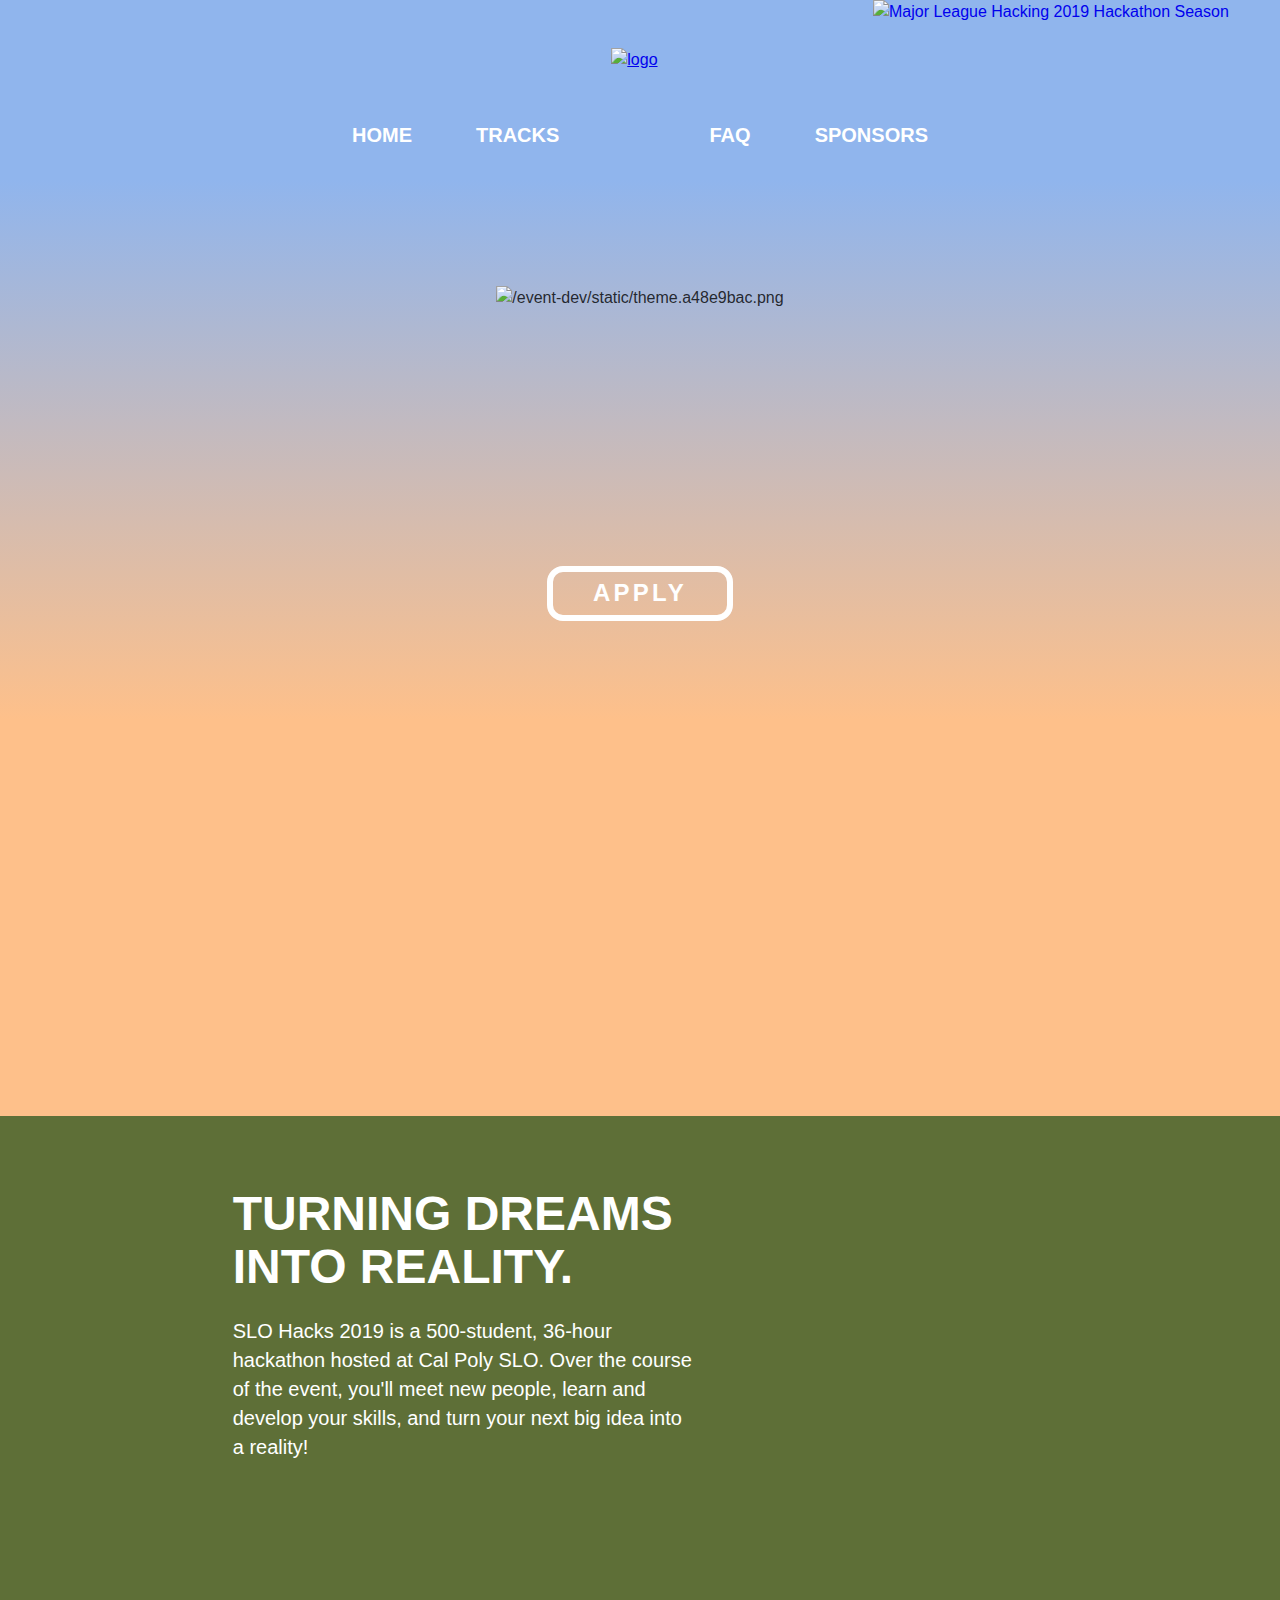
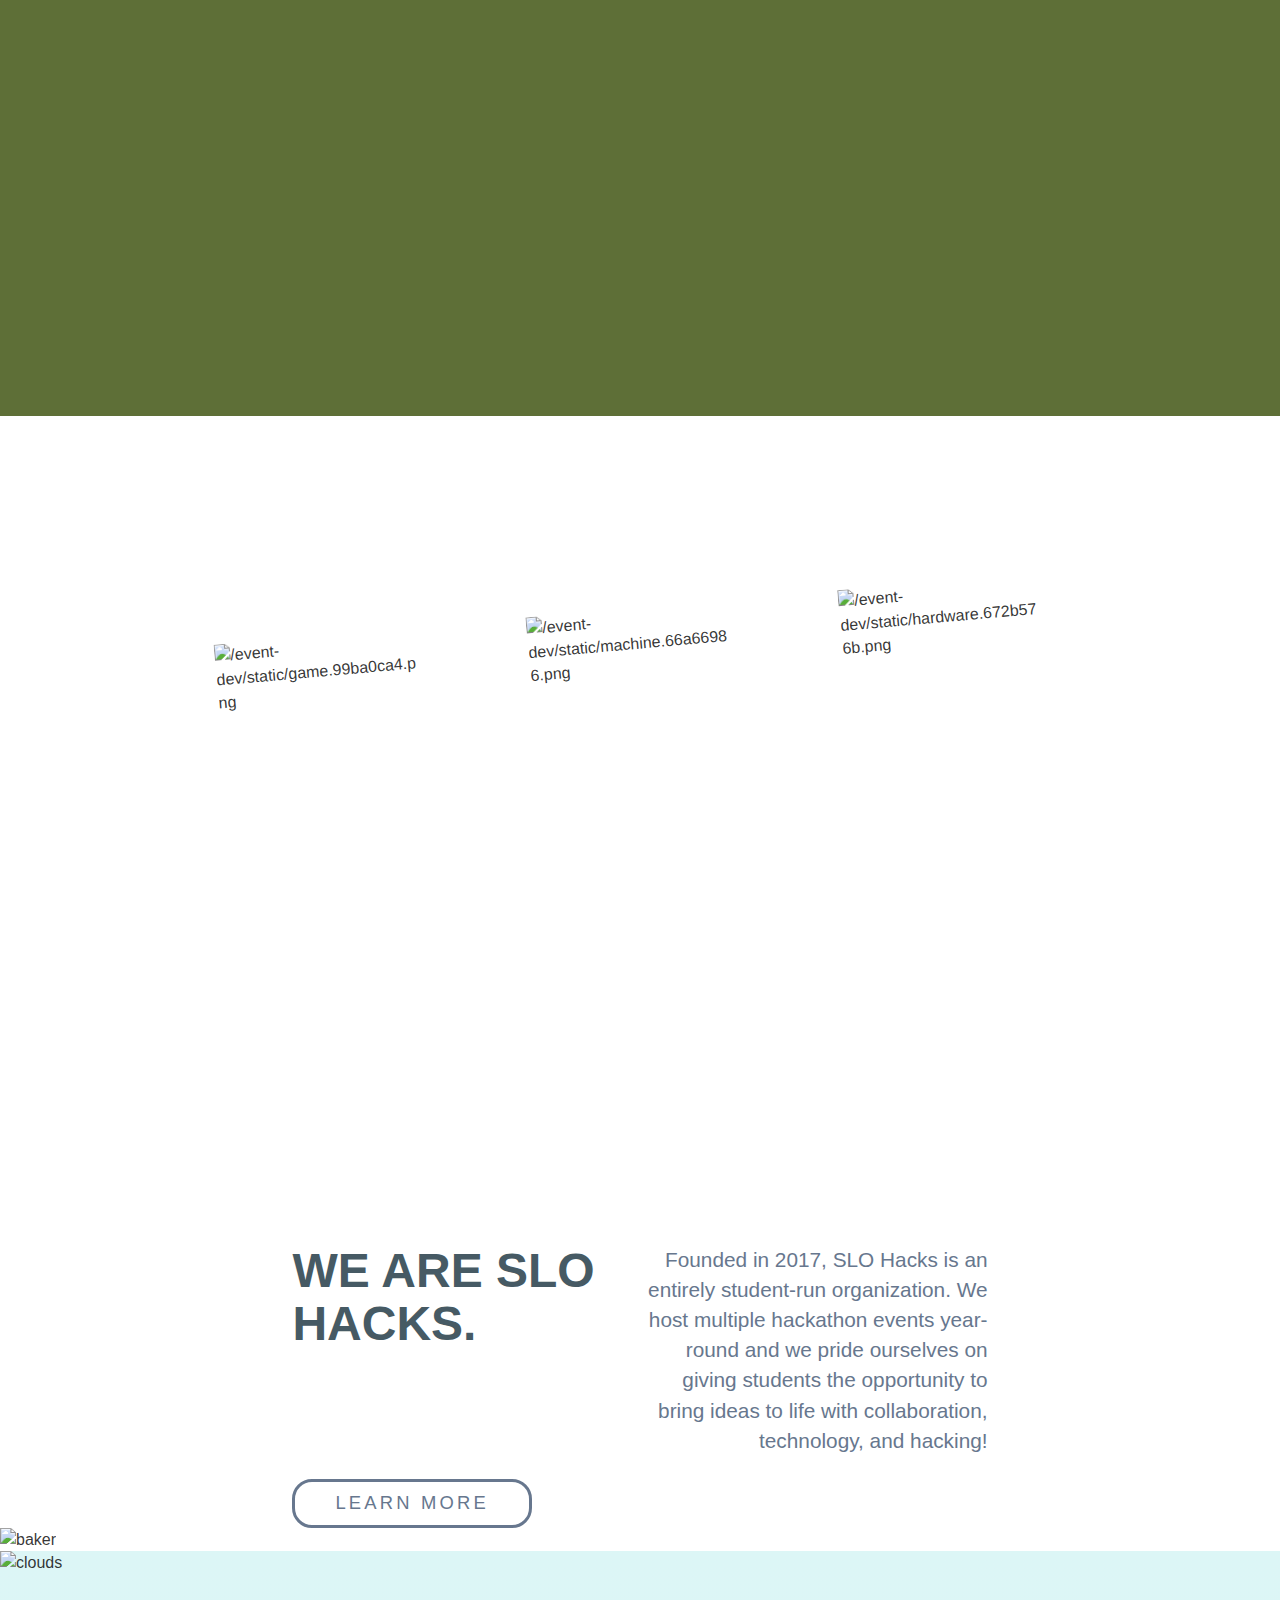
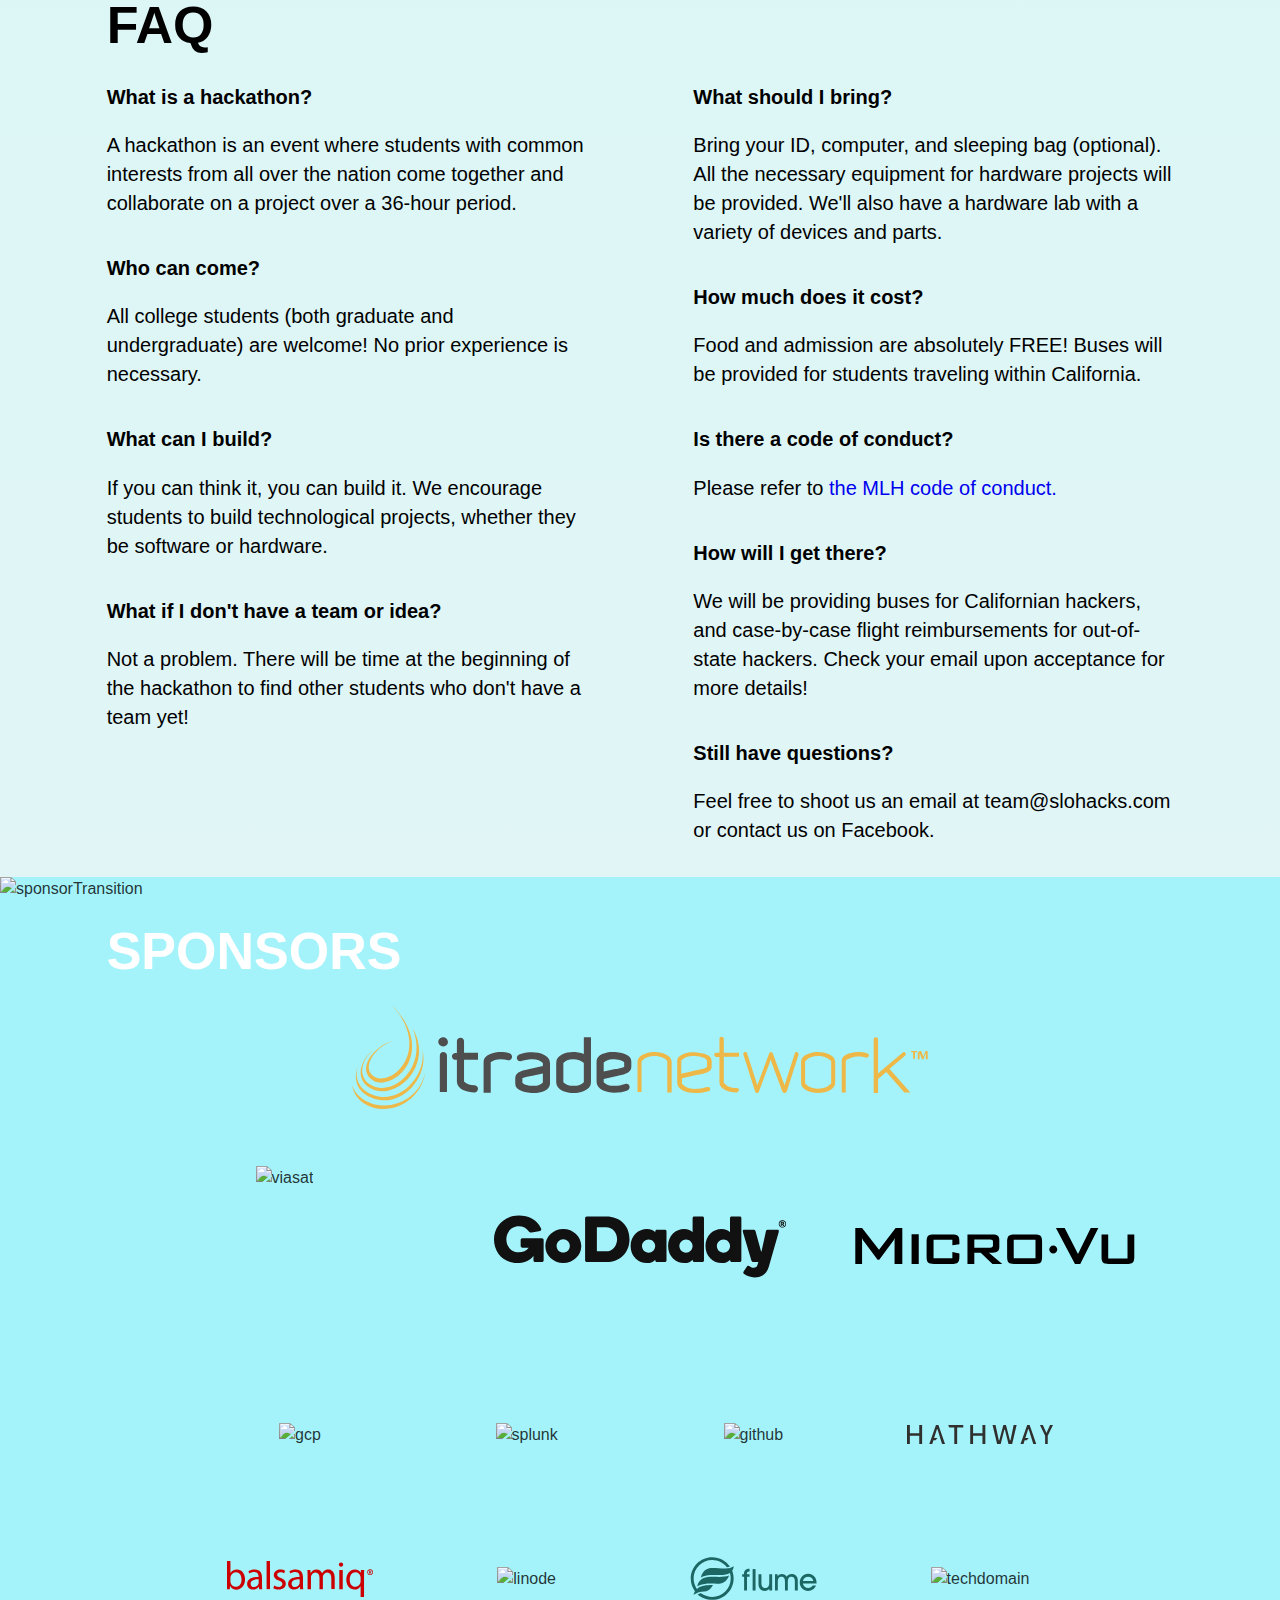
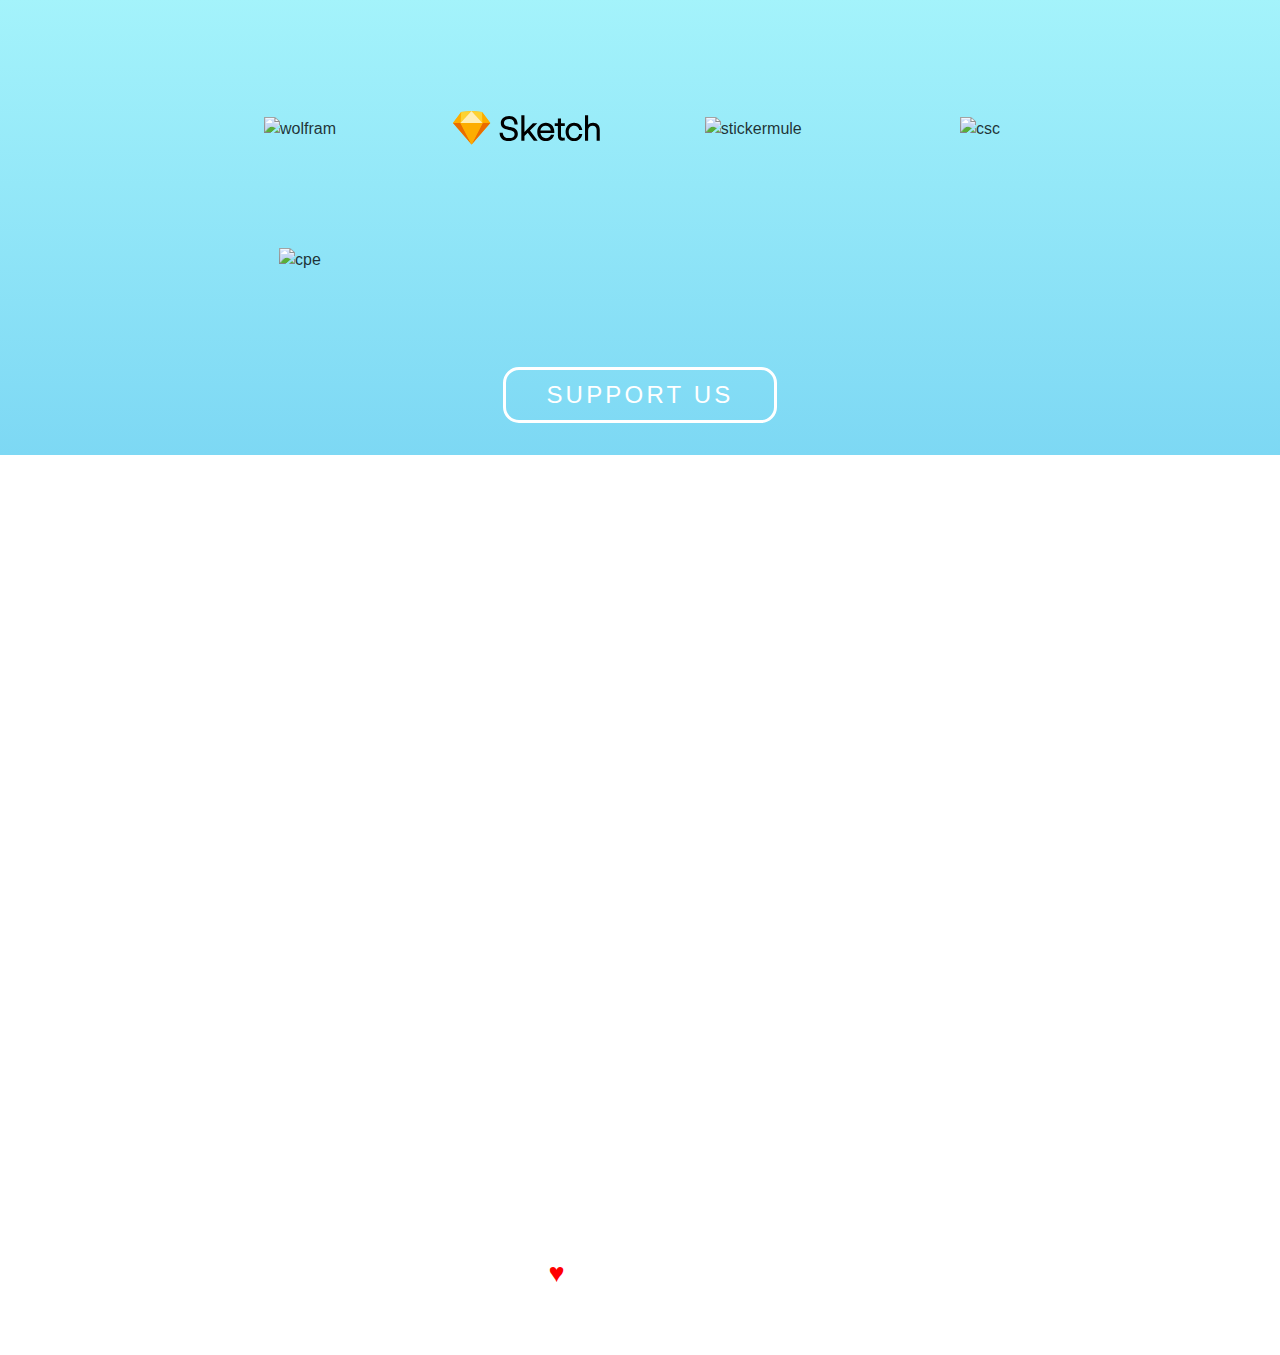
==== commit 32ed623c: "Updates" ====
--- a/index.html
+++ b/index.html
@@ -1 +1 @@
-<!DOCTYPE html><html><head><meta charSet="utf-8"/><meta http-equiv="x-ua-compatible" content="ie=edge"/><meta name="viewport" content="width=device-width, initial-scale=1, shrink-to-fit=no"/><link rel="preload" href="/component---src-layouts-index-jsx-0200cf074f50d1ae8717.js" as="script"/><link rel="preload" href="/component---src-pages-index-jsx-55579d360409624cebdc.js" as="script"/><link rel="preload" href="/path---index-a0e39f21c11f6a62c5ab.js" as="script"/><link rel="preload" href="/app-6f7a986f92b025d05233.js" as="script"/><link rel="preload" href="/commons-17278949ed19a0a97c86.js" as="script"/><style id="typography.js">html{font-family:sans-serif;-ms-text-size-adjust:100%;-webkit-text-size-adjust:100%}body{margin:0}article,aside,details,figcaption,figure,footer,header,main,menu,nav,section,summary{display:block}audio,canvas,progress,video{display:inline-block}audio:not([controls]){display:none;height:0}progress{vertical-align:baseline}[hidden],template{display:none}a{background-color:transparent;-webkit-text-decoration-skip:objects}a:active,a:hover{outline-width:0}abbr[title]{border-bottom:none;text-decoration:underline;text-decoration:underline dotted}b,strong{font-weight:inherit;font-weight:bolder}dfn{font-style:italic}h1{font-size:2em;margin:.67em 0}mark{background-color:#ff0;color:#000}small{font-size:80%}sub,sup{font-size:75%;line-height:0;position:relative;vertical-align:baseline}sub{bottom:-.25em}sup{top:-.5em}img{border-style:none}svg:not(:root){overflow:hidden}code,kbd,pre,samp{font-family:monospace,monospace;font-size:1em}figure{margin:1em 40px}hr{box-sizing:content-box;height:0;overflow:visible}button,input,optgroup,select,textarea{font:inherit;margin:0}optgroup{font-weight:700}button,input{overflow:visible}button,select{text-transform:none}[type=reset],[type=submit],button,html [type=button]{-webkit-appearance:button}[type=button]::-moz-focus-inner,[type=reset]::-moz-focus-inner,[type=submit]::-moz-focus-inner,button::-moz-focus-inner{border-style:none;padding:0}[type=button]:-moz-focusring,[type=reset]:-moz-focusring,[type=submit]:-moz-focusring,button:-moz-focusring{outline:1px dotted ButtonText}fieldset{border:1px solid silver;margin:0 2px;padding:.35em .625em .75em}legend{box-sizing:border-box;color:inherit;display:table;max-width:100%;padding:0;white-space:normal}textarea{overflow:auto}[type=checkbox],[type=radio]{box-sizing:border-box;padding:0}[type=number]::-webkit-inner-spin-button,[type=number]::-webkit-outer-spin-button{height:auto}[type=search]{-webkit-appearance:textfield;outline-offset:-2px}[type=search]::-webkit-search-cancel-button,[type=search]::-webkit-search-decoration{-webkit-appearance:none}::-webkit-input-placeholder{color:inherit;opacity:.54}::-webkit-file-upload-button{-webkit-appearance:button;font:inherit}html{font:100%/1.45 'Brandon Grotesque','Helvetica Neue','Helvetica',sans-serif;box-sizing:border-box;overflow-y:scroll;}*{box-sizing:inherit;}*:before{box-sizing:inherit;}*:after{box-sizing:inherit;}body{color:hsla(0,0%,0%,0.8);font-family:'Brandon Grotesque','Helvetica Neue','Helvetica',sans-serif;font-weight:normal;word-wrap:break-word;font-kerning:normal;-moz-font-feature-settings:"kern", "liga", "clig", "calt";-ms-font-feature-settings:"kern", "liga", "clig", "calt";-webkit-font-feature-settings:"kern", "liga", "clig", "calt";font-feature-settings:"kern", "liga", "clig", "calt";}img{max-width:100%;margin-left:0;margin-right:0;margin-top:0;padding-bottom:0;padding-left:0;padding-right:0;padding-top:0;margin-bottom:1.45rem;}h1{margin-left:0;margin-right:0;margin-top:0;padding-bottom:0;padding-left:0;padding-right:0;padding-top:0;margin-bottom:1.45rem;color:#465A64;font-family:'Brandon Grotesque','Helvetica Neue','Helvetica',sans-serif;font-weight:bold;text-rendering:optimizeLegibility;font-size:2rem;line-height:1.1;}h2{margin-left:0;margin-right:0;margin-top:0;padding-bottom:0;padding-left:0;padding-right:0;padding-top:0;margin-bottom:1.45rem;color:#465A64;font-family:'Brandon Grotesque','Helvetica Neue','Helvetica',sans-serif;font-weight:bold;text-rendering:optimizeLegibility;font-size:1.51572rem;line-height:1.1;}h3{margin-left:0;margin-right:0;margin-top:0;padding-bottom:0;padding-left:0;padding-right:0;padding-top:0;margin-bottom:1.45rem;color:#465A64;font-family:'Brandon Grotesque','Helvetica Neue','Helvetica',sans-serif;font-weight:bold;text-rendering:optimizeLegibility;font-size:1.31951rem;line-height:1.1;}h4{margin-left:0;margin-right:0;margin-top:0;padding-bottom:0;padding-left:0;padding-right:0;padding-top:0;margin-bottom:1.45rem;color:#465A64;font-family:'Brandon Grotesque','Helvetica Neue','Helvetica',sans-serif;font-weight:bold;text-rendering:optimizeLegibility;font-size:1rem;line-height:1.1;}h5{margin-left:0;margin-right:0;margin-top:0;padding-bottom:0;padding-left:0;padding-right:0;padding-top:0;margin-bottom:1.45rem;color:#465A64;font-family:'Brandon Grotesque','Helvetica Neue','Helvetica',sans-serif;font-weight:bold;text-rendering:optimizeLegibility;font-size:0.87055rem;line-height:1.1;}h6{margin-left:0;margin-right:0;margin-top:0;padding-bottom:0;padding-left:0;padding-right:0;padding-top:0;margin-bottom:1.45rem;color:#465A64;font-family:'Brandon Grotesque','Helvetica Neue','Helvetica',sans-serif;font-weight:bold;text-rendering:optimizeLegibility;font-size:0.81225rem;line-height:1.1;}hgroup{margin-left:0;margin-right:0;margin-top:0;padding-bottom:0;padding-left:0;padding-right:0;padding-top:0;margin-bottom:1.45rem;}ul{margin-left:1.45rem;margin-right:0;margin-top:0;padding-bottom:0;padding-left:0;padding-right:0;padding-top:0;margin-bottom:1.45rem;list-style-position:outside;list-style-image:none;}ol{margin-left:1.45rem;margin-right:0;margin-top:0;padding-bottom:0;padding-left:0;padding-right:0;padding-top:0;margin-bottom:1.45rem;list-style-position:outside;list-style-image:none;}dl{margin-left:0;margin-right:0;margin-top:0;padding-bottom:0;padding-left:0;padding-right:0;padding-top:0;margin-bottom:1.45rem;}dd{margin-left:0;margin-right:0;margin-top:0;padding-bottom:0;padding-left:0;padding-right:0;padding-top:0;margin-bottom:1.45rem;}p{margin-left:0;margin-right:0;margin-top:0;padding-bottom:0;padding-left:0;padding-right:0;padding-top:0;margin-bottom:1.45rem;}figure{margin-left:0;margin-right:0;margin-top:0;padding-bottom:0;padding-left:0;padding-right:0;padding-top:0;margin-bottom:1.45rem;}pre{margin-left:0;margin-right:0;margin-top:0;padding-bottom:0;padding-left:0;padding-right:0;padding-top:0;margin-bottom:1.45rem;font-size:0.85rem;line-height:1.45rem;}table{margin-left:0;margin-right:0;margin-top:0;padding-bottom:0;padding-left:0;padding-right:0;padding-top:0;margin-bottom:1.45rem;font-size:1rem;line-height:1.45rem;border-collapse:collapse;width:100%;}fieldset{margin-left:0;margin-right:0;margin-top:0;padding-bottom:0;padding-left:0;padding-right:0;padding-top:0;margin-bottom:1.45rem;}blockquote{margin-left:1.45rem;margin-right:1.45rem;margin-top:0;padding-bottom:0;padding-left:0;padding-right:0;padding-top:0;margin-bottom:1.45rem;}form{margin-left:0;margin-right:0;margin-top:0;padding-bottom:0;padding-left:0;padding-right:0;padding-top:0;margin-bottom:1.45rem;}noscript{margin-left:0;margin-right:0;margin-top:0;padding-bottom:0;padding-left:0;padding-right:0;padding-top:0;margin-bottom:1.45rem;}iframe{margin-left:0;margin-right:0;margin-top:0;padding-bottom:0;padding-left:0;padding-right:0;padding-top:0;margin-bottom:1.45rem;}hr{margin-left:0;margin-right:0;margin-top:0;padding-bottom:0;padding-left:0;padding-right:0;padding-top:0;margin-bottom:calc(1.45rem - 1px);background:hsla(0,0%,0%,0.2);border:none;height:1px;}address{margin-left:0;margin-right:0;margin-top:0;padding-bottom:0;padding-left:0;padding-right:0;padding-top:0;margin-bottom:1.45rem;}b{font-weight:bold;}strong{font-weight:bold;}dt{font-weight:bold;}th{font-weight:bold;}li{margin-bottom:calc(1.45rem / 2);}ol li{padding-left:0;}ul li{padding-left:0;}li > ol{margin-left:1.45rem;margin-bottom:calc(1.45rem / 2);margin-top:calc(1.45rem / 2);}li > ul{margin-left:1.45rem;margin-bottom:calc(1.45rem / 2);margin-top:calc(1.45rem / 2);}blockquote *:last-child{margin-bottom:0;}li *:last-child{margin-bottom:0;}p *:last-child{margin-bottom:0;}li > p{margin-bottom:calc(1.45rem / 2);}code{font-size:0.85rem;line-height:1.45rem;}kbd{font-size:0.85rem;line-height:1.45rem;}samp{font-size:0.85rem;line-height:1.45rem;}abbr{border-bottom:1px dotted hsla(0,0%,0%,0.5);cursor:help;}acronym{border-bottom:1px dotted hsla(0,0%,0%,0.5);cursor:help;}abbr[title]{border-bottom:1px dotted hsla(0,0%,0%,0.5);cursor:help;text-decoration:none;}thead{text-align:left;}td,th{text-align:left;border-bottom:1px solid hsla(0,0%,0%,0.12);font-feature-settings:"tnum";-moz-font-feature-settings:"tnum";-ms-font-feature-settings:"tnum";-webkit-font-feature-settings:"tnum";padding-left:0.96667rem;padding-right:0.96667rem;padding-top:0.725rem;padding-bottom:calc(0.725rem - 1px);}th:first-child,td:first-child{padding-left:0;}th:last-child,td:last-child{padding-right:0;}</style><title data-react-helmet="true">SLO Hacks</title><meta data-react-helmet="true" name="description" content="SLO Hacks"/><meta data-react-helmet="true" name="keywords" content="san luis obispo, cal poly, hackathon, coding, software, competition"/><meta data-react-helmet="true" name="theme-color" content="#FFFFFF"/><style id="gatsby-inlined-css">@font-face{font-family:\../assets/fonts/UGO COLOR;src:url(/static/UGO-COLOR.40f204da.eot);src:url(/static/UGO-COLOR.40f204da.eot?#iefix) format("embedded-opentype"),url(/static/UGO-COLOR.e59ee098.woff) format("woff"),url(/static/UGO-COLOR.8373f332.ttf) format("truetype");font-weight:400;font-style:normal}@font-face{font-family:Brandon Grotesque;src:url(/static/BrandonGrotesque-Medium.a24bfe8e.eot);src:url(/static/BrandonGrotesque-Medium.a24bfe8e.eot?#iefix) format("embedded-opentype"),url(/static/BrandonGrotesque-Medium.920c11f3.woff) format("woff"),url(/static/BrandonGrotesque-Medium.ef4fddb0.ttf) format("truetype");font-weight:500;font-style:normal}@font-face{font-family:Brandon Grotesque;src:url(/static/BrandonGrotesque-Black.3114b5b0.eot);src:url(/static/BrandonGrotesque-Black.3114b5b0.eot?#iefix) format("embedded-opentype"),url(/static/BrandonGrotesque-Black.33bc2fdf.woff) format("woff"),url(/static/BrandonGrotesque-Black.3bebd53c.ttf) format("truetype");font-weight:900;font-style:normal}@font-face{font-family:Brandon Grotesque;src:url(/static/BrandonGrotesque-Bold.25ca70ac.eot);src:url(/static/BrandonGrotesque-Bold.25ca70ac.eot?#iefix) format("embedded-opentype"),url(/static/BrandonGrotesque-Bold.1ad8d40b.woff) format("woff"),url(/static/BrandonGrotesque-Bold.0b59275f.ttf) format("truetype");font-weight:700;font-style:normal}@font-face{font-family:Brandon Grotesque;src:url(/static/BrandonGrotesque-RegularItalic.9ed4f864.eot);src:url(/static/BrandonGrotesque-RegularItalic.9ed4f864.eot?#iefix) format("embedded-opentype"),url(/static/BrandonGrotesque-RegularItalic.10cc8d87.woff) format("woff"),url(/static/BrandonGrotesque-RegularItalic.ba6abfdd.ttf) format("truetype");font-weight:400;font-style:italic}@font-face{font-family:Brandon Grotesque;src:url(/static/BrandonGrotesque-MediumItalic.e5a84753.eot);src:url(/static/BrandonGrotesque-MediumItalic.e5a84753.eot?#iefix) format("embedded-opentype"),url(/static/BrandonGrotesque-MediumItalic.0eff8582.woff) format("woff"),url(/static/BrandonGrotesque-MediumItalic.32fdf003.ttf) format("truetype");font-weight:500;font-style:italic}@font-face{font-family:Brandon Grotesque;src:url(/static/BrandonGrotesque-LightItalic.d799d398.eot);src:url(/static/BrandonGrotesque-LightItalic.d799d398.eot?#iefix) format("embedded-opentype"),url(/static/BrandonGrotesque-LightItalic.c74c045f.woff) format("woff"),url(/static/BrandonGrotesque-LightItalic.48365373.ttf) format("truetype");font-weight:300;font-style:italic}@font-face{font-family:Brandon Grotesque;src:url(/static/BrandonGrotesque-ThinItalic.2e45beaa.eot);src:url(/static/BrandonGrotesque-ThinItalic.2e45beaa.eot?#iefix) format("embedded-opentype"),url(/static/BrandonGrotesque-ThinItalic.a71f8742.woff) format("woff"),url(/static/BrandonGrotesque-ThinItalic.eb2d3e41.ttf) format("truetype");font-weight:100;font-style:italic}@font-face{font-family:Brandon Grotesque;src:url(/static/BrandonGrotesque-BoldItalic.cb56c624.eot);src:url(/static/BrandonGrotesque-BoldItalic.cb56c624.eot?#iefix) format("embedded-opentype"),url(/static/BrandonGrotesque-BoldItalic.59d9de4a.woff) format("woff"),url(/static/BrandonGrotesque-BoldItalic.e66c2ccf.ttf) format("truetype");font-weight:700;font-style:italic}@font-face{font-family:Brandon Grotesque;src:url(/static/BrandonGrotesque-Regular.065b98c6.eot);src:url(/static/BrandonGrotesque-Regular.065b98c6.eot?#iefix) format("embedded-opentype"),url(/static/BrandonGrotesque-Regular.013a89eb.woff) format("woff"),url(/static/BrandonGrotesque-Regular.aba7d125.ttf) format("truetype");font-weight:400;font-style:normal}@font-face{font-family:Brandon Grotesque;src:url(/static/BrandonGrotesque-BlackItalic.f72917be.eot);src:url(/static/BrandonGrotesque-BlackItalic.f72917be.eot?#iefix) format("embedded-opentype"),url(/static/BrandonGrotesque-BlackItalic.fa9f6ac0.woff) format("woff"),url(/static/BrandonGrotesque-BlackItalic.acf34045.ttf) format("truetype");font-weight:900;font-style:italic}@font-face{font-family:Brandon Grotesque;src:url(/static/BrandonGrotesque-Thin.71ddba22.eot);src:url(/static/BrandonGrotesque-Thin.71ddba22.eot?#iefix) format("embedded-opentype"),url(/static/BrandonGrotesque-Thin.2de6b3e4.woff) format("woff"),url(/static/BrandonGrotesque-Thin.db853969.ttf) format("truetype");font-weight:100;font-style:normal}@font-face{font-family:Brandon Grotesque;src:url(/static/BrandonGrotesque-Light.9e65c2c4.eot);src:url(/static/BrandonGrotesque-Light.9e65c2c4.eot?#iefix) format("embedded-opentype"),url(/static/BrandonGrotesque-Light.152bdc29.woff) format("woff"),url(/static/BrandonGrotesque-Light.e4fcb109.ttf) format("truetype");font-weight:300;font-style:normal}.src-components----Hero-module---hero---388-5{grid-area:hero;background-image:url(/static/hills.a7fcbec2.png),linear-gradient(#90b5ed 20vh,#fec08a 80vh);background-size:100% auto;background-repeat:no-repeat;background-position:bottom;height:100vh;position:relative}@media screen and (min-width:992px){.src-components----Hero-module---hero---388-5{height:124vh}}.src-components----Hero-module---heroContainer---3iX3Z{display:-ms-grid;display:grid;-ms-grid-columns:3fr 6fr 3fr;grid-template-columns:3fr 6fr 3fr;grid-template-areas:". heroNav ." ". heroContent ." ". heroButton ."}.src-components----Hero-module---heroNav---3lUtN{padding-top:3rem;display:-ms-grid;display:grid;grid-template-areas:". navLogo .";grid-area:heroNav}.src-components----Hero-module---heroTheme---3sTtT img{display:block;width:auto;max-width:none;height:20vh}@media screen and (min-width:992px){.src-components----Hero-module---heroNav---3lUtN{margin:0 auto;-ms-grid-columns:1fr 1fr 1fr;grid-template-columns:1fr 1fr 1fr;grid-template-areas:"navLeft navLogo navRight"}.src-components----Hero-module---heroNav---3lUtN .src-components----Hero-module---navLeft---35UxK,.src-components----Hero-module---heroNav---3lUtN .src-components----Hero-module---navRight---1ikox{display:-ms-flexbox;display:flex}.src-components----Hero-module---heroTheme---3sTtT img{height:25vh}}.src-components----Hero-module---navLeft---35UxK{display:none;-ms-flex-direction:row;flex-direction:row;grid-area:navLeft;-ms-flex-align:center;align-items:center;-ms-flex-pack:end;justify-content:flex-end}.src-components----Hero-module---navRight---1ikox{display:none;-ms-flex-direction:row;flex-direction:row;grid-area:navRight;-ms-flex-align:center;align-items:center}.src-components----Hero-module---heroLink---1Cnlk{text-decoration:none;text-transform:uppercase;font-family:Brandon Grotesque,sans-serif;font-size:1.25rem;color:#fff;padding:2rem;font-weight:700}.src-components----Hero-module---heroLogo---1S1hA{grid-area:navLogo;display:-ms-flexbox;display:flex;-ms-flex-pack:center;justify-content:center}.src-components----Hero-module---heroLogo---1S1hA img{display:block;width:auto;max-width:none;height:9.5rem}.src-components----Hero-module---heroContent---2GPOp{grid-area:heroContent;display:-ms-flexbox;display:flex;margin-top:7vh;-ms-flex-align:center;align-items:center;-ms-flex-direction:column;flex-direction:column}.src-components----Hero-module---heroButtonContainer---3dpP4,.src-components----Hero-module---heroTheme---3sTtT{display:-ms-flexbox;display:flex;-ms-flex-pack:center;justify-content:center}.src-components----Hero-module---heroButtonContainer---3dpP4{grid-area:heroButton}.src-components----Hero-module---heroButton---3-Jo1{font-size:1.5rem;font-weight:700;background:transparent;display:inline-block;text-align:center;vertical-align:middle;padding:.25rem 2.5rem;border-radius:1rem;text-transform:uppercase;letter-spacing:.2rem;cursor:pointer;color:#fff;border:.4rem solid #fff;transition:.25s ease-in-out;margin-top:2rem}.src-components----Hero-module---heroButton---3-Jo1:hover{background:#fff;color:#000}.src-components----Hero-module---banner---1Mo8Y img{position:absolute;width:auto;height:15vh;margin-right:5vw;top:0;right:0}@media screen and (min-width:992px){.src-components----Hero-module---banner---1Mo8Y img{height:30vh;margin-right:4vw}}.src-components----About-module---about---pMLcS{grid-area:about;background-color:#5e6f37;height:100%}.src-components----About-module---aboutContainer---216cn{margin-top:0;background-image:url(/static/trees.85be08fc.png);background-position-x:10%;background-position-y:center;background-size:auto 100%;background-repeat:none;height:100vh;display:-ms-grid;display:grid;-ms-grid-columns:1fr 10fr 1fr;grid-template-columns:1fr 10fr 1fr;grid-template-areas:". aboutContent ."}@media screen and (min-width:580px){.src-components----About-module---aboutContainer---216cn{background-image:url(/static/trees-between.493d1244.png)}}.src-components----About-module---aboutContent---36P0Y{grid-area:aboutContent;padding-top:8vh}.src-components----About-module---aboutContent---36P0Y h1{color:#fff}.src-components----About-module---aboutContent---36P0Y p{color:#fff;font-size:1.25rem}.src-components----About-module---aboutHeader---38-aY{grid-area:aboutHeader;height:auto;font-size:2.5rem;text-transform:uppercase}@media screen and (min-width:880px){.src-components----About-module---aboutContainer---216cn{background-position-x:10%;background-image:url(/static/trees.85be08fc.png);background-size:contain;background-position:50%;background-repeat:no-repeat;-ms-grid-columns:2fr 4fr 5fr;grid-template-columns:2fr 4fr 5fr}.src-components----About-module---aboutContent---36P0Y p{font-size:1.25rem}.src-components----About-module---aboutHeader---38-aY{font-size:3rem}}.src-components----Tracks-module---tracks---RRfF0{display:-ms-grid;display:grid;grid-area:tracks;-ms-grid-columns:1fr 10fr 1fr;grid-template-columns:1fr 10fr 1fr;grid-row-gap:2rem;grid-template-areas:". trackHeader ." ". track .";background-image:url(/static/tracksBlur.089149bc.png);background-position-x:20%;background-size:cover;padding:2em 0}.src-components----Tracks-module---track---1sW9p{grid-area:track;display:-ms-flexbox;display:flex;-ms-flex-direction:column;flex-direction:column}.src-components----Tracks-module---trackHeader---1jHxA{color:#fff;font-size:3.25rem;grid-area:trackHeader}.src-components----Tracks-module---trackContainer---1ce7n{padding:1rem}.src-components----Tracks-module---track---1sW9p h2{text-transform:uppercase}.src-components----Tracks-module---trackContainer---1ce7n p{font-size:1.25rem}.src-components----Tracks-module---track---1sW9p h2:first-of-type{margin-bottom:0}.src-components----Tracks-module---trackImageContainer---1TzQm{text-align:center}.src-components----Tracks-module---image---hAvV0{width:40%;padding:1rem}@media screen and (min-width:992px){.src-components----Tracks-module---tracks---RRfF0{background-image:url(/static/tracks.b1599d33.png);background-size:contain;-ms-transform:rotate(-10deg);transform:rotate(-5deg);padding:3rem 0}.src-components----Tracks-module---track---1sW9p{-ms-flex-direction:row;flex-direction:row;-ms-flex-pack:justify;justify-content:space-between}.src-components----Tracks-module---trackContainer---1ce7n{width:30%}.src-components----Tracks-module---trackImageContainer---1TzQm{text-align:left}}.src-components----History-module---history---Bn49B{margin-top:9rem;grid-area:history}.src-components----History-module---historyContainer---3XyVH{display:-ms-grid;display:grid;-ms-grid-columns:1fr 10fr 1fr;grid-template-columns:1fr 10fr 1fr;grid-template-areas:". historyHeader ." ". historyText ." ". historyButton ."}.src-components----History-module---historyHeader---2OdTF{grid-area:historyHeader}.src-components----History-module---historyHeader---2OdTF h1{font-size:4rem;text-transform:uppercase;font-weight:900}.src-components----History-module---historyText---2jWN3{grid-area:historyText;text-align:left}.src-components----History-module---historyText---2jWN3 p{font-size:1.3rem;color:#67778e;font-weight:500}.src-components----History-module---historyButtonContainer---36njD{grid-area:historyButton}.src-components----History-module---historyButton---3_tYI{font-size:1.15rem;color:#67778e;border:3px solid #67778e;background:transparent;display:inline-block;text-align:center;vertical-align:middle;padding:.5rem 2.5rem;font-weight:500;border-radius:1.25rem;text-transform:uppercase;letter-spacing:.2rem;cursor:pointer;transition:.25s ease-in-out}.src-components----History-module---historyButton---3_tYI:hover{background-color:#67778e;color:#fff}@media screen and (min-width:992px){.src-components----History-module---historyContainer---3XyVH{display:-ms-grid;display:grid;-ms-grid-columns:2fr 4fr 4fr 2fr;grid-template-columns:2fr 4fr 4fr 2fr;grid-column-gap:1rem;grid-template-areas:". historyHeader historyText ." ". historyButton . ."}.src-components----History-module---historyText---2jWN3{text-align:right}}.src-components----Baker-module---baker---3uK1O{display:-ms-flexbox;display:flex;grid-area:baker}.src-components----Baker-module---baker_image---2UGlI{height:auto;-ms-flex-item-align:center;-ms-grid-row-align:center;align-self:center;margin-bottom:0}.src-components----FAQ-module---faq---m2j0G{display:-ms-grid;display:grid;-ms-grid-columns:1fr 10fr 1fr;grid-template-columns:1fr 10fr 1fr;grid-template-areas:"clouds clouds clouds" ". faqHeader ." ". faqWrapper .";grid-area:faq;background:linear-gradient(0deg,#e1f5f6,#dcf6f6)}.src-components----FAQ-module---faqWrapper---2kOJr{display:-ms-flexbox;display:flex;-ms-flex-direction:column;flex-direction:column;grid-area:faqWrapper}.src-components----FAQ-module---faqHeader---lWhyR{grid-area:faqHeader;color:#000;font-size:3.25rem}.src-components----FAQ-module---question---aPMtP{padding:.5rem 0}.src-components----FAQ-module---question---aPMtP a{text-decoration:none}.src-components----FAQ-module---cloud_image---13buG{grid-area:clouds}@media screen and (min-width:992px){.src-components----FAQ-module---faqSection---2_GyA{width:45%}.src-components----FAQ-module---faqWrapper---2kOJr{-ms-flex-direction:row;flex-direction:row;-ms-flex-pack:justify;justify-content:space-between}}.src-components----SponsorLogos-module---sponsorLogos---1lcUF{display:-ms-grid;display:grid;-ms-grid-columns:1fr;grid-template-columns:1fr}.src-components----SponsorLogos-module---silver---2SkU5{display:-ms-flexbox;display:flex;padding:2rem;-ms-flex-item-align:center;align-self:center;justify-self:center}.src-components----SponsorLogos-module---bigLogo---1gpRu{display:block;padding:2rem;-ms-flex-item-align:center;-ms-grid-row-align:center;align-self:center;justify-self:center}.src-components----SponsorLogos-module---viasat---1OJFS{grid-area:viasat}.src-components----SponsorLogos-module---godaddy---2OViT{grid-area:godaddy}.src-components----SponsorLogos-module---micro---Pbu51{grid-area:micro}.src-components----SponsorLogos-module---gcp---2qtAl{grid-area:gcp}.src-components----SponsorLogos-module---itrade---uzpKZ{grid-area:itrade}@media screen and (min-width:992px){.src-components----SponsorLogos-module---sponsorLogos---1lcUF{display:-ms-grid;display:grid;-ms-grid-columns:1fr 1fr 1fr;grid-template-columns:1fr 1fr 1fr}.src-components----SponsorLogos-module---kingSponsor---1jEiU{display:-ms-grid;display:grid;-ms-grid-columns:(1fr)[12];grid-template-columns:repeat(12,1fr);grid-template-areas:"itrade itrade itrade itrade itrade itrade itrade itrade itrade itrade itrade itrade";-ms-grid-column:span 3;grid-column:span 3;margin:0 auto}.src-components----SponsorLogos-module---kingLogo---HN74x{width:auto;height:12vh}.src-components----SponsorLogos-module---bigSponsors---37rNx{display:-ms-grid;display:grid;-ms-grid-column:span 3;grid-column:span 3;-ms-grid-columns:(1fr)[12];grid-template-columns:repeat(12,1fr);grid-template-areas:"viasat viasat viasat viasat godaddy godaddy godaddy godaddy micro micro micro micro"}.src-components----SponsorLogos-module---bigLogo---1gpRu{display:-ms-flexbox;display:flex;-ms-flex-item-align:center;align-self:center;justify-self:center;width:auto;height:25vh}.src-components----SponsorLogos-module---bigSponsorRow---2PEeS{display:-ms-grid;display:grid;-ms-grid-columns:(1fr)[12];grid-template-columns:repeat(12,1fr)}.src-components----SponsorLogos-module---smallLogos---2Vqps{display:-ms-grid;display:grid;-ms-grid-columns:1fr 1fr 1fr 1fr;grid-template-columns:1fr 1fr 1fr 1fr;-ms-grid-column:span 3;grid-column:span 3;width:85%;margin:0 auto}.src-components----SponsorLogos-module---silver---2SkU5{-ms-flex-item-align:center;-ms-grid-row-align:center;align-self:center;padding:2.5rem;justify-self:center}}.src-components----Sponsor-module---sponsor---D1vnr{display:-ms-grid;display:grid;grid-area:sponsor;-ms-grid-columns:1fr 10fr 1fr;grid-template-columns:1fr 10fr 1fr;grid-template-areas:"sponsorTransition sponsorTransition sponsorTransition" ". sponsorHeader ." ". sponsorContainer ." ". sponsorButton .";background:linear-gradient(#a4f3fb 80vh,#7dd8f4)}.src-components----Sponsor-module---sponsorHeader---2XBo_{grid-area:sponsorHeader;font-size:3.25rem;color:#fff;text-transform:uppercase}.src-components----Sponsor-module---sponsorButtonWrapper---TZdR_{margin:0 auto;padding:2em}.src-components----Sponsor-module---sponsorButton---2_PQB{font-size:1.5rem;background:transparent;display:inline-block;text-align:center;vertical-align:middle;padding:.5rem 2.5rem;font-weight:500;border-radius:1rem;text-transform:uppercase;letter-spacing:.2rem;cursor:pointer;color:#fff;border:3px solid #fff;transition:.25s ease-in-out}.src-components----Sponsor-module---sponsorButton---2_PQB:hover{background:#fff;color:#000}.src-components----Sponsor-module---sponsorContainer---1Bjqp{grid-area:sponsorContainer;display:-ms-flexbox;display:flex;-ms-flex-direction:column;flex-direction:column}.src-components----Sponsor-module---sponsorTransition_image---2fuQY{grid-area:sponsorTransition}.src-components-common----Footer-module---footer---1EyaW{grid-area:footer;display:-ms-flexbox;display:flex;-ms-flex-direction:column;flex-direction:column;-ms-flex-align:center;align-items:center}.src-components-common----Footer-module---footer__text---2Uuty{color:#fff;margin-left:.05rem;text-align:center;font-size:3vh}.src-components-common----Footer-module---footer__heart---2buMn{font-size:100%;color:red}.src-components-common----Footer-module---footer__social---1r1Cd{display:-ms-flexbox;display:flex;-ms-flex-direction:row;flex-direction:row;-ms-flex-pack:center;justify-content:center;-ms-flex-align:center;align-items:center;-ms-flex-line-pack:center;align-content:center}.src-components-common----Footer-module---footer__row---2Rn9y{display:-ms-flexbox;display:flex;-ms-flex-align:center;align-items:center;-ms-flex-pack:center;justify-content:center}.src-components-common----Footer-module---footer__icon---1V-8u{margin:0;height:5rem}.src-components-common----Footer-module---footer__twitter---1kf-_{margin-bottom:1rem}.src-components----CTA-module---cta---2J6zR{grid-area:cta;background-image:url(/static/beach.5a6e8e0f.png);background-size:cover;background-repeat:no-repeat}.src-components----CTA-module---ctaContainer---2dBtF{height:100vh;position:relative;display:-ms-flexbox;display:flex;-ms-flex-pack:center;justify-content:center;-ms-flex-line-pack:center;align-content:center}.src-components----CTA-module---footerContainer---ESSwz{position:absolute;bottom:0}.src-pages----index-module---layout---1tgzZ{display:-ms-grid;display:grid;-ms-grid-columns:1fr 10fr 1fr;grid-template-columns:1fr 10fr 1fr;grid-template-areas:"hero hero hero" "about about about" "tracks tracks tracks" "history history history" "baker baker baker" "schedule schedule schedule" "faq faq faq" "sponsor sponsor sponsor" "cta cta cta"}@media screen and (min-width:992px){.src-pages----index-module---layout---1tgzZ{display:-ms-grid;display:grid;-ms-grid-columns:1fr 10fr 1fr;grid-template-columns:1fr 10fr 1fr;grid-template-areas:"hero hero hero" "about about about" ". tracks ." ". history ." "baker baker baker" "schedule schedule schedule" "faq faq faq" "sponsor sponsor sponsor" "cta cta cta"}}</style></head><body><div id="___gatsby"><div data-reactroot=""><div><div class="src-pages----index-module---layout---1tgzZ"><div id="hero" class="src-components----Hero-module---hero---388-5"><section class="src-components----Hero-module---heroContainer---3iX3Z"><div class="src-components----Hero-module---heroNav---3lUtN"><div class="src-components----Hero-module---navLeft---35UxK"><a class="src-components----Hero-module---heroLink---1Cnlk" href="#hero">Home</a><a class="src-components----Hero-module---heroLink---1Cnlk" href="#tracks">Tracks</a></div><div class="src-components----Hero-module---heroLogo---1S1hA"><a href="https://www.slohacks.com"><img src="/static/logo-white.926186b1.png" alt="logo"/></a></div><div class="src-components----Hero-module---navRight---1ikox"><a class="src-components----Hero-module---heroLink---1Cnlk" href="#faq">FAQ</a><a class="src-components----Hero-module---heroLink---1Cnlk" href="#sponsors">Sponsors</a></div></div><div class="src-components----Hero-module---heroContent---2GPOp"><div class="src-components----Hero-module---heroTheme---3sTtT"><img src="/static/theme.a48e9bac.png" alt="/static/theme.a48e9bac.png"/></div><div class="src-components----Hero-module---heroButtonContainer---3dpP4"><a rel="noopener noreferrer" href="http://eepurl.com/c0M_rj" target="_blank"><button class="src-components----Hero-module---heroButton---3-Jo1">Register</button></a></div></div></section><a class="src-components----Hero-module---banner---1Mo8Y" rel="noopener noreferrer" href="https://mlh.io/seasons/na-2019/events?utm_source=na-hackathon&amp;utm_medium=TrustBadge&amp;utm_campaign=2019-season&amp;utm_content=black" target="_blank"><img src="https://s3.amazonaws.com/logged-assets/trust-badge/2019/mlh-trust-badge-2019-black.svg" alt="Major League Hacking 2019 Hackathon Season"/></a></div><div class="src-components----About-module---about---pMLcS"><section class="src-components----About-module---aboutContainer---216cn"><div class="src-components----About-module---aboutContent---36P0Y"><h1 class="src-components----About-module---aboutHeader---38-aY">Turning dreams into reality.</h1><p>SLO Hacks 2019 is a 500-student, 36-hour hackathon hosted at Cal Poly SLO. Over the course of the event, you&#x27;ll meet new people, learn and develop your skills, and turn your next big idea into a reality!</p></div></section></div><div id="tracks" class="src-components----Tracks-module---tracks---RRfF0"><h1 class="src-components----Tracks-module---trackHeader---1jHxA">Technical Tracks</h1><div class="src-components----Tracks-module---track---1sW9p"><div class="src-components----Tracks-module---trackContainer---1ce7n"><div class="src-components----Tracks-module---trackImageContainer---1TzQm"><img class="src-components----Tracks-module---image---hAvV0" src="/static/game.99ba0ca4.png" alt="/static/game.99ba0ca4.png"/></div><h2 style="font-size:2rem;color:white">Game</h2><h2 style="font-size:2rem;color:white">Design</h2><p style="color:white">Utilize interactive experiences to teach us something new, tell a captivating story, or just have a ton of fun.</p></div><div class="src-components----Tracks-module---trackContainer---1ce7n"><div class="src-components----Tracks-module---trackImageContainer---1TzQm"><img class="src-components----Tracks-module---image---hAvV0" src="/static/machine.66a66986.png" alt="/static/machine.66a66986.png"/></div><h2 style="font-size:2rem;color:white">AI + Machine</h2><h2 style="font-size:2rem;color:white">Learning</h2><p style="color:white">Train your computer to solve complex problems like cancer detection or homelessness with huge open-source datasets and large amounts of information.</p></div><div class="src-components----Tracks-module---trackContainer---1ce7n"><div class="src-components----Tracks-module---trackImageContainer---1TzQm"><img class="src-components----Tracks-module---image---hAvV0" src="/static/hardware.672b576b.png" alt="/static/hardware.672b576b.png"/></div><h2 style="font-size:2rem;color:white">IoT +</h2><h2 style="font-size:2rem;color:white">Hardware</h2><p style="color:white">Interested in escaping the digital world? Explore the intersection of hardware and software to create the next piece of physical technology.</p></div></div></div><div class="src-components----History-module---history---Bn49B"><section class="src-components----History-module---historyContainer---3XyVH"><div class="src-components----History-module---historyHeader---2OdTF"><h1>We Are SLO Hacks.</h1></div><div class="src-components----History-module---historyText---2jWN3"><p>Founded in 2017, SLO Hacks is an entirely student-run organization. We host multiple hackathon events year-round and we pride ourselves on giving students the opportunity to bring ideas to life with collaboration, technology, and hacking!</p></div><div class="src-components----History-module---historyButtonContainer---36njD"><a rel="noopener noreferrer" href="https://slohacks.com/club" target="_blank"><button class="src-components----History-module---historyButton---3_tYI">Learn More</button></a></div></section></div><div class="src-components----Baker-module---baker---3uK1O"><img class="src-components----Baker-module---baker_image---2UGlI" src="/static/baker.4c856e2a.png" alt="baker"/></div><div class="src-components----FAQ-module---faq---m2j0G"><h1 id="faq" class="src-components----FAQ-module---faqHeader---lWhyR">FAQ</h1><div class="src-components----FAQ-module---faqWrapper---2kOJr"><section class="src-components----FAQ-module---faqSection---2_GyA"><div class="src-components----FAQ-module---question---aPMtP"><h2 style="font-size:1.25rem;color:black">What is a hackathon?</h2><p style="font-size:1.25rem;color:black">A hackathon is an event where students with common interests from all over the nation come together and collaborate on a project over a 36-hour period.</p></div><div class="src-components----FAQ-module---question---aPMtP"><h2 style="font-size:1.25rem;color:black">Who can come?</h2><p style="font-size:1.25rem;color:black">All college students (both graduate and undergraduate) are welcome! No prior experience is necessary.</p></div><div class="src-components----FAQ-module---question---aPMtP"><h2 style="font-size:1.25rem;color:black">What can I build?</h2><p style="font-size:1.25rem;color:black">If you can think it, you can build it. We encourage students to build technological projects, whether they be software or hardware.</p></div><div class="src-components----FAQ-module---question---aPMtP"><h2 style="font-size:1.25rem;color:black">What if I don&#x27;t have a team or idea?</h2><p style="font-size:1.25rem;color:black">Not a problem. There will be time at the beginning of the hackathon to find other students who don&#x27;t have a team yet!</p></div></section><section class="src-components----FAQ-module---faqSection---2_GyA"><div class="src-components----FAQ-module---question---aPMtP"><h2 style="font-size:1.25rem;color:black">What should I bring?</h2><p style="font-size:1.25rem;color:black">Bring your ID, computer, and sleeping bag (optional). All the necessary equipment for hardware projects will be provided. We&#x27;ll also have a hardware lab with a variety of devices and parts.</p></div><div class="src-components----FAQ-module---question---aPMtP"><h2 style="font-size:1.25rem;color:black">How much does it cost?</h2><p style="font-size:1.25rem;color:black">Food and admission are absolutely FREE! Buses will be provided for students traveling within California.</p></div><div class="src-components----FAQ-module---question---aPMtP"><h2 style="font-size:1.25rem;color:black">Is there a code of conduct?</h2><p style="font-size:1.25rem;color:black">Please refer to <a rel="noopener noreferrer" href="https://static.mlh.io/docs/mlh-code-of-conduct.pdf" target="_blank"> the MLH code of conduct.</a></p></div><div class="src-components----FAQ-module---question---aPMtP"><h2 style="font-size:1.25rem;color:black">How will I get there?</h2><p style="font-size:1.25rem;color:black">We will be providing buses for Californian hackers, and case-by-case flight reimbursements for out-of-state hackers. Check your email upon acceptance for more details!</p></div><div class="src-components----FAQ-module---question---aPMtP"><h2 style="font-size:1.25rem;color:black">Still have questions?</h2><p style="font-size:1.25rem;color:black">Feel free to shoot us an email at team@slohacks.com or contact us on Facebook.</p></div></section></div><img class="src-components----FAQ-module---cloud_image---13buG" src="/static/clouds.84cc0095.png" alt="clouds"/></div><div class="src-components----Sponsor-module---sponsor---D1vnr"><section class="src-components----Sponsor-module---sponsorContainer---1Bjqp"><h1 id="sponsors" class="src-components----Sponsor-module---sponsorHeader---2XBo_">Sponsors</h1><div><div class="src-components----SponsorLogos-module---sponsorLogos---1lcUF"><div class="src-components----SponsorLogos-module---kingSponsor---1jEiU"><img class="src-components----SponsorLogos-module---kingLogo---HN74x src-components----SponsorLogos-module---itrade---uzpKZ" src="[data-uri]" alt="itradenetwork"/></div><div class="src-components----SponsorLogos-module---bigSponsors---37rNx"><img class="src-components----SponsorLogos-module---bigLogo---1gpRu src-components----SponsorLogos-module---viasat---1OJFS" src="/static/viasat.5a6468da.png" alt="viasat"/><img class="src-components----SponsorLogos-module---bigLogo---1gpRu src-components----SponsorLogos-module---godaddy---2OViT" src="[data-uri]" alt="godaddy"/><img class="src-components----SponsorLogos-module---bigLogo---1gpRu src-components----SponsorLogos-module---micro---Pbu51" src="[data-uri]" alt="micro"/></div><div class="src-components----SponsorLogos-module---smallLogos---2Vqps"><img class="src-components----SponsorLogos-module---silver---2SkU5" src="/static/gcp.8827188a.svg" alt="gcp"/><img class="src-components----SponsorLogos-module---silver---2SkU5" src="/static/splunk.c0e368cf.png" alt="splunk"/><img class="src-components----SponsorLogos-module---silver---2SkU5" src="/static/github.cefc2023.png" alt="github"/><img class="src-components----SponsorLogos-module---silver---2SkU5" src="[data-uri]" alt="hathway"/><img class="src-components----SponsorLogos-module---silver---2SkU5" src="[data-uri]" alt="balsamiq"/><img class="src-components----SponsorLogos-module---silver---2SkU5" src="/static/linode.011f6d76.png" alt="linode"/><img class="src-components----SponsorLogos-module---silver---2SkU5" src="[data-uri]" alt="flume"/><img class="src-components----SponsorLogos-module---silver---2SkU5" src="/static/tech.650e6b23.png" alt="techdomain"/><img class="src-components----SponsorLogos-module---silver---2SkU5" src="/static/wolfram.1512e891.svg" alt="wolfram"/><img class="src-components----SponsorLogos-module---silver---2SkU5" src="[data-uri]" alt="sketch"/><img class="src-components----SponsorLogos-module---silver---2SkU5" src="/static/stickermule.81c9c17a.svg" alt="stickermule"/><img class="src-components----SponsorLogos-module---silver---2SkU5" src="/static/calpolycs.7403d1a7.png" alt="csc"/><img class="src-components----SponsorLogos-module---silver---2SkU5" src="/static/cpe.3e3055e7.png" alt="cpe"/></div></div></div><div class="src-components----Sponsor-module---sponsorButtonWrapper---TZdR_"><a rel="noopener noreferrer" href="/static/slo-hacks-sponsorship-packet.52601017.pdf" target="_blank"><button class="src-components----Sponsor-module---sponsorButton---2_PQB" color="#FFF">Support us</button></a></div></section><img class="src-components----Sponsor-module---sponsorTransition_image---2fuQY" src="/static/sponsorBkgd.2ecc36f9.png" alt="sponsorTransition"/></div><div class="src-components----CTA-module---cta---2J6zR"><section class="src-components----CTA-module---ctaContainer---2dBtF"><section class="src-components----CTA-module---footerContainer---ESSwz"><div><div class="src-components-common----Footer-module---footer---1EyaW"><div class="src-components-common----Footer-module---footer__social---1r1Cd"><div><a rel="noopener" href="mailto:team@slohacks.com" target="_blank"><img class="src-components-common----Footer-module---footer__icon---1V-8u" src="[data-uri]"/></a></div><div><a rel="noopener" href="https://facebook.com/slohacks" target="_blank"><img class="src-components-common----Footer-module---footer__icon---1V-8u" src="[data-uri]"/></a></div><div><a rel="noopener" href="https://twitter.com/slohacks" target="_blank"><img class="src-components-common----Footer-module---footer__icon---1V-8u src-components-common----Footer-module---footer__twitter---1kf-_" src="[data-uri]"/></a></div><div><a rel="noopener" href="https://instagram.com/slo_hacks" target="_blank"><img class="src-components-common----Footer-module---footer__icon---1V-8u" src="[data-uri]"/></a></div></div><div class="src-components-common----Footer-module---footer__text---2Uuty"><p>Made with <span class="src-components-common----Footer-module---footer__heart---2buMn">♥</span> by the SLO Hacks Team<br/><span>© SLO Hacks 2018</span></p></div></div></div></section></section></div></div></div></div></div><script id="webpack-manifest">/*<![CDATA[*/window.webpackManifest={"231608221292675":"app-6f7a986f92b025d05233.js","183328146348521":"component---src-pages-404-jsx-38cd7a15be72a1308160.js","213534597649335":"component---src-pages-index-jsx-55579d360409624cebdc.js","60335399758886":"path----557518bd178906f8d58a.js","254022195166212":"path---404-a0e39f21c11f6a62c5ab.js","142629428675168":"path---index-a0e39f21c11f6a62c5ab.js","178698757827068":"path---404-html-a0e39f21c11f6a62c5ab.js","79611799117203":"component---src-layouts-index-jsx-0200cf074f50d1ae8717.js"}/*]]>*/</script><script>/*<![CDATA[*/["/commons-17278949ed19a0a97c86.js","/app-6f7a986f92b025d05233.js","/path---index-a0e39f21c11f6a62c5ab.js","/component---src-pages-index-jsx-55579d360409624cebdc.js","/component---src-layouts-index-jsx-0200cf074f50d1ae8717.js"].forEach(function(s){document.write('<script src="'+s+'" defer></'+'script>')})/*]]>*/</script></body></html>+<!DOCTYPE html><html><head><meta charSet="utf-8"/><meta http-equiv="x-ua-compatible" content="ie=edge"/><meta name="viewport" content="width=device-width, initial-scale=1, shrink-to-fit=no"/><link rel="preload" href="/event-dev/component---src-layouts-index-jsx-0200cf074f50d1ae8717.js" as="script"/><link rel="preload" href="/event-dev/component---src-pages-index-jsx-afefc0f12c2b6b9cdfd3.js" as="script"/><link rel="preload" href="/event-dev/path---index-a0e39f21c11f6a62c5ab.js" as="script"/><link rel="preload" href="/event-dev/app-f37c58d2e035b1230ea1.js" as="script"/><link rel="preload" href="/event-dev/commons-f73abd4aeb48e2eda913.js" as="script"/><style id="typography.js">html{font-family:sans-serif;-ms-text-size-adjust:100%;-webkit-text-size-adjust:100%}body{margin:0}article,aside,details,figcaption,figure,footer,header,main,menu,nav,section,summary{display:block}audio,canvas,progress,video{display:inline-block}audio:not([controls]){display:none;height:0}progress{vertical-align:baseline}[hidden],template{display:none}a{background-color:transparent;-webkit-text-decoration-skip:objects}a:active,a:hover{outline-width:0}abbr[title]{border-bottom:none;text-decoration:underline;text-decoration:underline dotted}b,strong{font-weight:inherit;font-weight:bolder}dfn{font-style:italic}h1{font-size:2em;margin:.67em 0}mark{background-color:#ff0;color:#000}small{font-size:80%}sub,sup{font-size:75%;line-height:0;position:relative;vertical-align:baseline}sub{bottom:-.25em}sup{top:-.5em}img{border-style:none}svg:not(:root){overflow:hidden}code,kbd,pre,samp{font-family:monospace,monospace;font-size:1em}figure{margin:1em 40px}hr{box-sizing:content-box;height:0;overflow:visible}button,input,optgroup,select,textarea{font:inherit;margin:0}optgroup{font-weight:700}button,input{overflow:visible}button,select{text-transform:none}[type=reset],[type=submit],button,html [type=button]{-webkit-appearance:button}[type=button]::-moz-focus-inner,[type=reset]::-moz-focus-inner,[type=submit]::-moz-focus-inner,button::-moz-focus-inner{border-style:none;padding:0}[type=button]:-moz-focusring,[type=reset]:-moz-focusring,[type=submit]:-moz-focusring,button:-moz-focusring{outline:1px dotted ButtonText}fieldset{border:1px solid silver;margin:0 2px;padding:.35em .625em .75em}legend{box-sizing:border-box;color:inherit;display:table;max-width:100%;padding:0;white-space:normal}textarea{overflow:auto}[type=checkbox],[type=radio]{box-sizing:border-box;padding:0}[type=number]::-webkit-inner-spin-button,[type=number]::-webkit-outer-spin-button{height:auto}[type=search]{-webkit-appearance:textfield;outline-offset:-2px}[type=search]::-webkit-search-cancel-button,[type=search]::-webkit-search-decoration{-webkit-appearance:none}::-webkit-input-placeholder{color:inherit;opacity:.54}::-webkit-file-upload-button{-webkit-appearance:button;font:inherit}html{font:100%/1.45 'Brandon Grotesque','Helvetica Neue','Helvetica',sans-serif;box-sizing:border-box;overflow-y:scroll;}*{box-sizing:inherit;}*:before{box-sizing:inherit;}*:after{box-sizing:inherit;}body{color:hsla(0,0%,0%,0.8);font-family:'Brandon Grotesque','Helvetica Neue','Helvetica',sans-serif;font-weight:normal;word-wrap:break-word;font-kerning:normal;-moz-font-feature-settings:"kern", "liga", "clig", "calt";-ms-font-feature-settings:"kern", "liga", "clig", "calt";-webkit-font-feature-settings:"kern", "liga", "clig", "calt";font-feature-settings:"kern", "liga", "clig", "calt";}img{max-width:100%;margin-left:0;margin-right:0;margin-top:0;padding-bottom:0;padding-left:0;padding-right:0;padding-top:0;margin-bottom:1.45rem;}h1{margin-left:0;margin-right:0;margin-top:0;padding-bottom:0;padding-left:0;padding-right:0;padding-top:0;margin-bottom:1.45rem;color:#465A64;font-family:'Brandon Grotesque','Helvetica Neue','Helvetica',sans-serif;font-weight:bold;text-rendering:optimizeLegibility;font-size:2rem;line-height:1.1;}h2{margin-left:0;margin-right:0;margin-top:0;padding-bottom:0;padding-left:0;padding-right:0;padding-top:0;margin-bottom:1.45rem;color:#465A64;font-family:'Brandon Grotesque','Helvetica Neue','Helvetica',sans-serif;font-weight:bold;text-rendering:optimizeLegibility;font-size:1.51572rem;line-height:1.1;}h3{margin-left:0;margin-right:0;margin-top:0;padding-bottom:0;padding-left:0;padding-right:0;padding-top:0;margin-bottom:1.45rem;color:#465A64;font-family:'Brandon Grotesque','Helvetica Neue','Helvetica',sans-serif;font-weight:bold;text-rendering:optimizeLegibility;font-size:1.31951rem;line-height:1.1;}h4{margin-left:0;margin-right:0;margin-top:0;padding-bottom:0;padding-left:0;padding-right:0;padding-top:0;margin-bottom:1.45rem;color:#465A64;font-family:'Brandon Grotesque','Helvetica Neue','Helvetica',sans-serif;font-weight:bold;text-rendering:optimizeLegibility;font-size:1rem;line-height:1.1;}h5{margin-left:0;margin-right:0;margin-top:0;padding-bottom:0;padding-left:0;padding-right:0;padding-top:0;margin-bottom:1.45rem;color:#465A64;font-family:'Brandon Grotesque','Helvetica Neue','Helvetica',sans-serif;font-weight:bold;text-rendering:optimizeLegibility;font-size:0.87055rem;line-height:1.1;}h6{margin-left:0;margin-right:0;margin-top:0;padding-bottom:0;padding-left:0;padding-right:0;padding-top:0;margin-bottom:1.45rem;color:#465A64;font-family:'Brandon Grotesque','Helvetica Neue','Helvetica',sans-serif;font-weight:bold;text-rendering:optimizeLegibility;font-size:0.81225rem;line-height:1.1;}hgroup{margin-left:0;margin-right:0;margin-top:0;padding-bottom:0;padding-left:0;padding-right:0;padding-top:0;margin-bottom:1.45rem;}ul{margin-left:1.45rem;margin-right:0;margin-top:0;padding-bottom:0;padding-left:0;padding-right:0;padding-top:0;margin-bottom:1.45rem;list-style-position:outside;list-style-image:none;}ol{margin-left:1.45rem;margin-right:0;margin-top:0;padding-bottom:0;padding-left:0;padding-right:0;padding-top:0;margin-bottom:1.45rem;list-style-position:outside;list-style-image:none;}dl{margin-left:0;margin-right:0;margin-top:0;padding-bottom:0;padding-left:0;padding-right:0;padding-top:0;margin-bottom:1.45rem;}dd{margin-left:0;margin-right:0;margin-top:0;padding-bottom:0;padding-left:0;padding-right:0;padding-top:0;margin-bottom:1.45rem;}p{margin-left:0;margin-right:0;margin-top:0;padding-bottom:0;padding-left:0;padding-right:0;padding-top:0;margin-bottom:1.45rem;}figure{margin-left:0;margin-right:0;margin-top:0;padding-bottom:0;padding-left:0;padding-right:0;padding-top:0;margin-bottom:1.45rem;}pre{margin-left:0;margin-right:0;margin-top:0;padding-bottom:0;padding-left:0;padding-right:0;padding-top:0;margin-bottom:1.45rem;font-size:0.85rem;line-height:1.45rem;}table{margin-left:0;margin-right:0;margin-top:0;padding-bottom:0;padding-left:0;padding-right:0;padding-top:0;margin-bottom:1.45rem;font-size:1rem;line-height:1.45rem;border-collapse:collapse;width:100%;}fieldset{margin-left:0;margin-right:0;margin-top:0;padding-bottom:0;padding-left:0;padding-right:0;padding-top:0;margin-bottom:1.45rem;}blockquote{margin-left:1.45rem;margin-right:1.45rem;margin-top:0;padding-bottom:0;padding-left:0;padding-right:0;padding-top:0;margin-bottom:1.45rem;}form{margin-left:0;margin-right:0;margin-top:0;padding-bottom:0;padding-left:0;padding-right:0;padding-top:0;margin-bottom:1.45rem;}noscript{margin-left:0;margin-right:0;margin-top:0;padding-bottom:0;padding-left:0;padding-right:0;padding-top:0;margin-bottom:1.45rem;}iframe{margin-left:0;margin-right:0;margin-top:0;padding-bottom:0;padding-left:0;padding-right:0;padding-top:0;margin-bottom:1.45rem;}hr{margin-left:0;margin-right:0;margin-top:0;padding-bottom:0;padding-left:0;padding-right:0;padding-top:0;margin-bottom:calc(1.45rem - 1px);background:hsla(0,0%,0%,0.2);border:none;height:1px;}address{margin-left:0;margin-right:0;margin-top:0;padding-bottom:0;padding-left:0;padding-right:0;padding-top:0;margin-bottom:1.45rem;}b{font-weight:bold;}strong{font-weight:bold;}dt{font-weight:bold;}th{font-weight:bold;}li{margin-bottom:calc(1.45rem / 2);}ol li{padding-left:0;}ul li{padding-left:0;}li > ol{margin-left:1.45rem;margin-bottom:calc(1.45rem / 2);margin-top:calc(1.45rem / 2);}li > ul{margin-left:1.45rem;margin-bottom:calc(1.45rem / 2);margin-top:calc(1.45rem / 2);}blockquote *:last-child{margin-bottom:0;}li *:last-child{margin-bottom:0;}p *:last-child{margin-bottom:0;}li > p{margin-bottom:calc(1.45rem / 2);}code{font-size:0.85rem;line-height:1.45rem;}kbd{font-size:0.85rem;line-height:1.45rem;}samp{font-size:0.85rem;line-height:1.45rem;}abbr{border-bottom:1px dotted hsla(0,0%,0%,0.5);cursor:help;}acronym{border-bottom:1px dotted hsla(0,0%,0%,0.5);cursor:help;}abbr[title]{border-bottom:1px dotted hsla(0,0%,0%,0.5);cursor:help;text-decoration:none;}thead{text-align:left;}td,th{text-align:left;border-bottom:1px solid hsla(0,0%,0%,0.12);font-feature-settings:"tnum";-moz-font-feature-settings:"tnum";-ms-font-feature-settings:"tnum";-webkit-font-feature-settings:"tnum";padding-left:0.96667rem;padding-right:0.96667rem;padding-top:0.725rem;padding-bottom:calc(0.725rem - 1px);}th:first-child,td:first-child{padding-left:0;}th:last-child,td:last-child{padding-right:0;}</style><title data-react-helmet="true">SLO Hacks</title><meta data-react-helmet="true" name="description" content="SLO Hacks"/><meta data-react-helmet="true" name="keywords" content="san luis obispo, cal poly, hackathon, coding, software, competition"/><meta data-react-helmet="true" name="theme-color" content="#FFFFFF"/><style id="gatsby-inlined-css">@font-face{font-family:\../assets/fonts/UGO COLOR;src:url(/event-dev/static/UGO-COLOR.40f204da.eot);src:url(/event-dev/static/UGO-COLOR.40f204da.eot?#iefix) format("embedded-opentype"),url(/event-dev/static/UGO-COLOR.e59ee098.woff) format("woff"),url(/event-dev/static/UGO-COLOR.8373f332.ttf) format("truetype");font-weight:400;font-style:normal}@font-face{font-family:Brandon Grotesque;src:url(/event-dev/static/BrandonGrotesque-Medium.a24bfe8e.eot);src:url(/event-dev/static/BrandonGrotesque-Medium.a24bfe8e.eot?#iefix) format("embedded-opentype"),url(/event-dev/static/BrandonGrotesque-Medium.920c11f3.woff) format("woff"),url(/event-dev/static/BrandonGrotesque-Medium.ef4fddb0.ttf) format("truetype");font-weight:500;font-style:normal}@font-face{font-family:Brandon Grotesque;src:url(/event-dev/static/BrandonGrotesque-Black.3114b5b0.eot);src:url(/event-dev/static/BrandonGrotesque-Black.3114b5b0.eot?#iefix) format("embedded-opentype"),url(/event-dev/static/BrandonGrotesque-Black.33bc2fdf.woff) format("woff"),url(/event-dev/static/BrandonGrotesque-Black.3bebd53c.ttf) format("truetype");font-weight:900;font-style:normal}@font-face{font-family:Brandon Grotesque;src:url(/event-dev/static/BrandonGrotesque-Bold.25ca70ac.eot);src:url(/event-dev/static/BrandonGrotesque-Bold.25ca70ac.eot?#iefix) format("embedded-opentype"),url(/event-dev/static/BrandonGrotesque-Bold.1ad8d40b.woff) format("woff"),url(/event-dev/static/BrandonGrotesque-Bold.0b59275f.ttf) format("truetype");font-weight:700;font-style:normal}@font-face{font-family:Brandon Grotesque;src:url(/event-dev/static/BrandonGrotesque-RegularItalic.9ed4f864.eot);src:url(/event-dev/static/BrandonGrotesque-RegularItalic.9ed4f864.eot?#iefix) format("embedded-opentype"),url(/event-dev/static/BrandonGrotesque-RegularItalic.10cc8d87.woff) format("woff"),url(/event-dev/static/BrandonGrotesque-RegularItalic.ba6abfdd.ttf) format("truetype");font-weight:400;font-style:italic}@font-face{font-family:Brandon Grotesque;src:url(/event-dev/static/BrandonGrotesque-MediumItalic.e5a84753.eot);src:url(/event-dev/static/BrandonGrotesque-MediumItalic.e5a84753.eot?#iefix) format("embedded-opentype"),url(/event-dev/static/BrandonGrotesque-MediumItalic.0eff8582.woff) format("woff"),url(/event-dev/static/BrandonGrotesque-MediumItalic.32fdf003.ttf) format("truetype");font-weight:500;font-style:italic}@font-face{font-family:Brandon Grotesque;src:url(/event-dev/static/BrandonGrotesque-LightItalic.d799d398.eot);src:url(/event-dev/static/BrandonGrotesque-LightItalic.d799d398.eot?#iefix) format("embedded-opentype"),url(/event-dev/static/BrandonGrotesque-LightItalic.c74c045f.woff) format("woff"),url(/event-dev/static/BrandonGrotesque-LightItalic.48365373.ttf) format("truetype");font-weight:300;font-style:italic}@font-face{font-family:Brandon Grotesque;src:url(/event-dev/static/BrandonGrotesque-ThinItalic.2e45beaa.eot);src:url(/event-dev/static/BrandonGrotesque-ThinItalic.2e45beaa.eot?#iefix) format("embedded-opentype"),url(/event-dev/static/BrandonGrotesque-ThinItalic.a71f8742.woff) format("woff"),url(/event-dev/static/BrandonGrotesque-ThinItalic.eb2d3e41.ttf) format("truetype");font-weight:100;font-style:italic}@font-face{font-family:Brandon Grotesque;src:url(/event-dev/static/BrandonGrotesque-BoldItalic.cb56c624.eot);src:url(/event-dev/static/BrandonGrotesque-BoldItalic.cb56c624.eot?#iefix) format("embedded-opentype"),url(/event-dev/static/BrandonGrotesque-BoldItalic.59d9de4a.woff) format("woff"),url(/event-dev/static/BrandonGrotesque-BoldItalic.e66c2ccf.ttf) format("truetype");font-weight:700;font-style:italic}@font-face{font-family:Brandon Grotesque;src:url(/event-dev/static/BrandonGrotesque-Regular.065b98c6.eot);src:url(/event-dev/static/BrandonGrotesque-Regular.065b98c6.eot?#iefix) format("embedded-opentype"),url(/event-dev/static/BrandonGrotesque-Regular.013a89eb.woff) format("woff"),url(/event-dev/static/BrandonGrotesque-Regular.aba7d125.ttf) format("truetype");font-weight:400;font-style:normal}@font-face{font-family:Brandon Grotesque;src:url(/event-dev/static/BrandonGrotesque-BlackItalic.f72917be.eot);src:url(/event-dev/static/BrandonGrotesque-BlackItalic.f72917be.eot?#iefix) format("embedded-opentype"),url(/event-dev/static/BrandonGrotesque-BlackItalic.fa9f6ac0.woff) format("woff"),url(/event-dev/static/BrandonGrotesque-BlackItalic.acf34045.ttf) format("truetype");font-weight:900;font-style:italic}@font-face{font-family:Brandon Grotesque;src:url(/event-dev/static/BrandonGrotesque-Thin.71ddba22.eot);src:url(/event-dev/static/BrandonGrotesque-Thin.71ddba22.eot?#iefix) format("embedded-opentype"),url(/event-dev/static/BrandonGrotesque-Thin.2de6b3e4.woff) format("woff"),url(/event-dev/static/BrandonGrotesque-Thin.db853969.ttf) format("truetype");font-weight:100;font-style:normal}@font-face{font-family:Brandon Grotesque;src:url(/event-dev/static/BrandonGrotesque-Light.9e65c2c4.eot);src:url(/event-dev/static/BrandonGrotesque-Light.9e65c2c4.eot?#iefix) format("embedded-opentype"),url(/event-dev/static/BrandonGrotesque-Light.152bdc29.woff) format("woff"),url(/event-dev/static/BrandonGrotesque-Light.e4fcb109.ttf) format("truetype");font-weight:300;font-style:normal}.src-components----Hero-module---hero---388-5{grid-area:hero;background-image:url(/event-dev/static/hills.a7fcbec2.png),linear-gradient(#90b5ed 20vh,#fec08a 80vh);background-size:100% auto;background-repeat:no-repeat;background-position:bottom;height:100vh;position:relative}@media screen and (min-width:992px){.src-components----Hero-module---hero---388-5{height:124vh}}.src-components----Hero-module---heroContainer---3iX3Z{display:-ms-grid;display:grid;-ms-grid-columns:3fr 6fr 3fr;grid-template-columns:3fr 6fr 3fr;grid-template-areas:". heroNav ." ". heroContent ." ". heroButton ."}.src-components----Hero-module---heroNav---3lUtN{padding-top:3rem;display:-ms-grid;display:grid;grid-template-areas:". navLogo .";grid-area:heroNav}.src-components----Hero-module---heroTheme---3sTtT img{display:block;width:auto;max-width:none;height:20vh}@media screen and (min-width:992px){.src-components----Hero-module---heroNav---3lUtN{margin:0 auto;-ms-grid-columns:1fr 1fr 1fr;grid-template-columns:1fr 1fr 1fr;grid-template-areas:"navLeft navLogo navRight"}.src-components----Hero-module---heroNav---3lUtN .src-components----Hero-module---navLeft---35UxK,.src-components----Hero-module---heroNav---3lUtN .src-components----Hero-module---navRight---1ikox{display:-ms-flexbox;display:flex}.src-components----Hero-module---heroTheme---3sTtT img{height:25vh}}.src-components----Hero-module---navLeft---35UxK{display:none;-ms-flex-direction:row;flex-direction:row;grid-area:navLeft;-ms-flex-align:center;align-items:center;-ms-flex-pack:end;justify-content:flex-end}.src-components----Hero-module---navRight---1ikox{display:none;-ms-flex-direction:row;flex-direction:row;grid-area:navRight;-ms-flex-align:center;align-items:center}.src-components----Hero-module---heroLink---1Cnlk{text-decoration:none;text-transform:uppercase;font-family:Brandon Grotesque,sans-serif;font-size:1.25rem;color:#fff;padding:2rem;font-weight:700}.src-components----Hero-module---heroLogo---1S1hA{grid-area:navLogo;display:-ms-flexbox;display:flex;-ms-flex-pack:center;justify-content:center}.src-components----Hero-module---heroLogo---1S1hA img{display:block;width:auto;max-width:none;height:9.5rem}.src-components----Hero-module---heroContent---2GPOp{grid-area:heroContent;display:-ms-flexbox;display:flex;margin-top:7vh;-ms-flex-align:center;align-items:center;-ms-flex-direction:column;flex-direction:column}.src-components----Hero-module---heroButtonContainer---3dpP4,.src-components----Hero-module---heroTheme---3sTtT{display:-ms-flexbox;display:flex;-ms-flex-pack:center;justify-content:center}.src-components----Hero-module---heroButtonContainer---3dpP4{grid-area:heroButton}.src-components----Hero-module---heroButton---3-Jo1{font-size:1.5rem;font-weight:700;background:transparent;display:inline-block;text-align:center;vertical-align:middle;padding:.25rem 2.5rem;border-radius:1rem;text-transform:uppercase;letter-spacing:.2rem;cursor:pointer;color:#fff;border:.4rem solid #fff;transition:.25s ease-in-out;margin-top:2rem}.src-components----Hero-module---heroButton---3-Jo1:hover{background:#fff;color:#000}.src-components----Hero-module---banner---1Mo8Y img{position:absolute;width:auto;height:15vh;margin-right:5vw;top:0;right:0}@media screen and (min-width:992px){.src-components----Hero-module---banner---1Mo8Y img{height:30vh;margin-right:4vw}}.src-components----About-module---about---pMLcS{grid-area:about;background-color:#5e6f37;height:100%}.src-components----About-module---aboutContainer---216cn{margin-top:0;background-image:url(/event-dev/static/trees.85be08fc.png);background-position-x:10%;background-position-y:center;background-size:auto 100%;background-repeat:none;height:100vh;display:-ms-grid;display:grid;-ms-grid-columns:1fr 10fr 1fr;grid-template-columns:1fr 10fr 1fr;grid-template-areas:". aboutContent ."}@media screen and (min-width:580px){.src-components----About-module---aboutContainer---216cn{background-image:url(/event-dev/static/trees-between.493d1244.png)}}.src-components----About-module---aboutContent---36P0Y{grid-area:aboutContent;padding-top:8vh}.src-components----About-module---aboutContent---36P0Y h1{color:#fff}.src-components----About-module---aboutContent---36P0Y p{color:#fff;font-size:1.25rem}.src-components----About-module---aboutHeader---38-aY{grid-area:aboutHeader;height:auto;font-size:3rem;text-transform:uppercase}@media screen and (min-width:880px){.src-components----About-module---aboutContainer---216cn{background-position-x:10%;background-image:url(/event-dev/static/trees.85be08fc.png);background-size:contain;background-position:50%;background-repeat:no-repeat;-ms-grid-columns:2fr 4fr 5fr;grid-template-columns:2fr 4fr 5fr}.src-components----About-module---aboutContent---36P0Y p{font-size:1.25rem}.src-components----About-module---aboutHeader---38-aY{font-size:3rem}}.src-components----Tracks-module---tracks---RRfF0{display:-ms-grid;display:grid;grid-area:tracks;-ms-grid-columns:1fr 10fr 1fr;grid-template-columns:1fr 10fr 1fr;grid-row-gap:2rem;grid-template-areas:". trackHeader ." ". track .";background-image:url(/event-dev/static/tracksBlur.089149bc.png);background-position-x:20%;background-size:cover;padding:2em 0}.src-components----Tracks-module---track---1sW9p{grid-area:track;display:-ms-flexbox;display:flex;-ms-flex-direction:column;flex-direction:column}.src-components----Tracks-module---trackHeader---1jHxA{color:#fff;font-size:3.25rem;grid-area:trackHeader}.src-components----Tracks-module---trackContainer---1ce7n{padding:1rem}.src-components----Tracks-module---track---1sW9p h2{text-transform:uppercase}.src-components----Tracks-module---trackContainer---1ce7n p{font-size:1.25rem}.src-components----Tracks-module---track---1sW9p h2:first-of-type{margin-bottom:0}.src-components----Tracks-module---trackImageContainer---1TzQm{text-align:center}.src-components----Tracks-module---image---hAvV0{width:40%;padding:1rem}@media screen and (min-width:992px){.src-components----Tracks-module---tracks---RRfF0{background-image:url(/event-dev/static/tracks.b1599d33.png);background-size:contain;-ms-transform:rotate(-10deg);transform:rotate(-5deg);padding:3rem 0}.src-components----Tracks-module---track---1sW9p{-ms-flex-direction:row;flex-direction:row;-ms-flex-pack:justify;justify-content:space-between}.src-components----Tracks-module---trackContainer---1ce7n{width:30%}.src-components----Tracks-module---trackImageContainer---1TzQm{text-align:left}}.src-components----History-module---history---Bn49B{margin-top:9rem;grid-area:history}.src-components----History-module---historyContainer---3XyVH{display:-ms-grid;display:grid;-ms-grid-columns:1fr 10fr 1fr;grid-template-columns:1fr 10fr 1fr;grid-template-areas:". historyHeader ." ". historyText ." ". historyButton ."}.src-components----History-module---historyHeader---2OdTF{grid-area:historyHeader}.src-components----History-module---historyHeader---2OdTF h1{font-size:3rem;text-transform:uppercase;font-weight:900}.src-components----History-module---historyText---2jWN3{grid-area:historyText;text-align:left}.src-components----History-module---historyText---2jWN3 p{font-size:1.3rem;color:#67778e;font-weight:500}.src-components----History-module---historyButtonContainer---36njD{grid-area:historyButton}.src-components----History-module---historyButton---3_tYI{font-size:1.15rem;color:#67778e;border:3px solid #67778e;background:transparent;display:inline-block;text-align:center;vertical-align:middle;padding:.5rem 2.5rem;font-weight:500;border-radius:1.25rem;text-transform:uppercase;letter-spacing:.2rem;cursor:pointer;transition:.25s ease-in-out}.src-components----History-module---historyButton---3_tYI:hover{background-color:#67778e;color:#fff}@media screen and (min-width:992px){.src-components----History-module---historyContainer---3XyVH{display:-ms-grid;display:grid;-ms-grid-columns:2fr 4fr 4fr 2fr;grid-template-columns:2fr 4fr 4fr 2fr;grid-column-gap:1rem;grid-template-areas:". historyHeader historyText ." ". historyButton . ."}.src-components----History-module---historyText---2jWN3{text-align:right}}.src-components----Baker-module---baker---3uK1O{display:-ms-flexbox;display:flex;grid-area:baker}.src-components----Baker-module---baker_image---2UGlI{height:auto;-ms-flex-item-align:center;-ms-grid-row-align:center;align-self:center;margin-bottom:0}.src-components----FAQ-module---faq---m2j0G{display:-ms-grid;display:grid;-ms-grid-columns:1fr 10fr 1fr;grid-template-columns:1fr 10fr 1fr;grid-template-areas:"clouds clouds clouds" ". faqHeader ." ". faqWrapper .";grid-area:faq;background:linear-gradient(0deg,#e1f5f6,#dcf6f6)}.src-components----FAQ-module---faqWrapper---2kOJr{display:-ms-flexbox;display:flex;-ms-flex-direction:column;flex-direction:column;grid-area:faqWrapper}.src-components----FAQ-module---faqHeader---lWhyR{grid-area:faqHeader;color:#000;font-size:3.25rem}.src-components----FAQ-module---question---aPMtP{padding:.5rem 0}.src-components----FAQ-module---question---aPMtP a{text-decoration:none}.src-components----FAQ-module---cloud_image---13buG{grid-area:clouds}@media screen and (min-width:992px){.src-components----FAQ-module---faqSection---2_GyA{width:45%}.src-components----FAQ-module---faqWrapper---2kOJr{-ms-flex-direction:row;flex-direction:row;-ms-flex-pack:justify;justify-content:space-between}}.src-components----SponsorLogos-module---sponsorLogos---1lcUF{display:-ms-grid;display:grid;-ms-grid-columns:1fr;grid-template-columns:1fr}.src-components----SponsorLogos-module---silver---2SkU5{display:-ms-flexbox;display:flex;padding:2rem;-ms-flex-item-align:center;align-self:center;justify-self:center}.src-components----SponsorLogos-module---medLogo---_TZR0{display:block;padding:2rem;-ms-flex-item-align:center;-ms-grid-row-align:center;align-self:center;justify-self:center}@media screen and (min-width:992px){.src-components----SponsorLogos-module---sponsorLogos---1lcUF{display:-ms-grid;display:grid;-ms-grid-columns:1fr 1fr 1fr;grid-template-columns:1fr 1fr 1fr}.src-components----SponsorLogos-module---topSponsors---3VTPn{display:-ms-grid;display:grid;-ms-grid-columns:(1fr)[12];grid-template-columns:repeat(12,1fr);grid-template-areas:"itrade itrade itrade itrade itrade itrade itrade itrade itrade itrade itrade itrade";-ms-grid-column:span 3;grid-column:span 3;margin:0 auto}.src-components----SponsorLogos-module---topLogo---19fc5{width:auto;height:12vh}.src-components----SponsorLogos-module---medSponsors---ppvjA{display:-ms-grid;display:grid;-ms-grid-column:span 3;grid-column:span 3;-ms-grid-columns:(1fr)[12];grid-template-columns:repeat(12,1fr);grid-template-areas:"viasat viasat viasat viasat godaddy godaddy godaddy godaddy micro micro micro micro"}.src-components----SponsorLogos-module---medLogo---_TZR0{display:-ms-flexbox;display:flex;-ms-flex-item-align:center;align-self:center;justify-self:center;width:auto;height:25vh}.src-components----SponsorLogos-module---smallLogos---2Vqps{display:-ms-grid;display:grid;-ms-grid-columns:1fr 1fr 1fr 1fr;grid-template-columns:1fr 1fr 1fr 1fr;-ms-grid-column:span 3;grid-column:span 3;width:85%;margin:0 auto}.src-components----SponsorLogos-module---silver---2SkU5{-ms-flex-item-align:center;-ms-grid-row-align:center;align-self:center;padding:2.5rem;justify-self:center}}.src-components----SponsorLogos-module---viasat---1OJFS{grid-area:viasat}.src-components----SponsorLogos-module---godaddy---2OViT{grid-area:godaddy}.src-components----SponsorLogos-module---micro---Pbu51{grid-area:micro}.src-components----SponsorLogos-module---itrade---uzpKZ{grid-area:itrade}.src-components----Sponsor-module---sponsor---D1vnr{display:-ms-grid;display:grid;grid-area:sponsor;-ms-grid-columns:1fr 10fr 1fr;grid-template-columns:1fr 10fr 1fr;grid-template-areas:"sponsorTransition sponsorTransition sponsorTransition" ". sponsorHeader ." ". sponsorContainer ." ". sponsorButton .";background:linear-gradient(#a4f3fb 80vh,#7dd8f4)}.src-components----Sponsor-module---sponsorHeader---2XBo_{grid-area:sponsorHeader;font-size:3.25rem;color:#fff;text-transform:uppercase}.src-components----Sponsor-module---sponsorButtonWrapper---TZdR_{margin:0 auto;padding:2em}.src-components----Sponsor-module---sponsorButton---2_PQB{font-size:1.5rem;background:transparent;display:inline-block;text-align:center;vertical-align:middle;padding:.5rem 2.5rem;font-weight:500;border-radius:1rem;text-transform:uppercase;letter-spacing:.2rem;cursor:pointer;color:#fff;border:3px solid #fff;transition:.25s ease-in-out}.src-components----Sponsor-module---sponsorButton---2_PQB:hover{background:#fff;color:#000}.src-components----Sponsor-module---sponsorContainer---1Bjqp{grid-area:sponsorContainer;display:-ms-flexbox;display:flex;-ms-flex-direction:column;flex-direction:column}.src-components----Sponsor-module---sponsorTransition_image---2fuQY{grid-area:sponsorTransition}.src-components-common----Footer-module---footer---1EyaW{grid-area:footer;display:-ms-flexbox;display:flex;-ms-flex-direction:column;flex-direction:column;-ms-flex-align:center;align-items:center}.src-components-common----Footer-module---footer__text---2Uuty{color:#fff;margin-left:.05rem;text-align:center;font-size:3vh}.src-components-common----Footer-module---footer__heart---2buMn{font-size:100%;color:red}.src-components-common----Footer-module---footer__social---1r1Cd{display:-ms-flexbox;display:flex;-ms-flex-direction:row;flex-direction:row;-ms-flex-pack:center;justify-content:center;-ms-flex-align:center;align-items:center;-ms-flex-line-pack:center;align-content:center}.src-components-common----Footer-module---footer__row---2Rn9y{display:-ms-flexbox;display:flex;-ms-flex-align:center;align-items:center;-ms-flex-pack:center;justify-content:center}.src-components-common----Footer-module---footer__icon---1V-8u{margin:0;height:5rem}.src-components-common----Footer-module---footer__twitter---1kf-_{margin-bottom:1rem}.src-components----CTA-module---cta---2J6zR{grid-area:cta;background-image:url(/event-dev/static/beach.5a6e8e0f.png);background-size:cover;background-repeat:no-repeat}.src-components----CTA-module---ctaContainer---2dBtF{height:100vh;position:relative;display:-ms-flexbox;display:flex;-ms-flex-pack:center;justify-content:center;-ms-flex-line-pack:center;align-content:center}.src-components----CTA-module---footerContainer---ESSwz{position:absolute;bottom:0}.src-pages----index-module---layout---1tgzZ{display:-ms-grid;display:grid;-ms-grid-columns:1fr 10fr 1fr;grid-template-columns:1fr 10fr 1fr;grid-template-areas:"hero hero hero" "about about about" "tracks tracks tracks" "history history history" "baker baker baker" "schedule schedule schedule" "faq faq faq" "sponsor sponsor sponsor" "cta cta cta"}@media screen and (min-width:992px){.src-pages----index-module---layout---1tgzZ{display:-ms-grid;display:grid;-ms-grid-columns:1fr 10fr 1fr;grid-template-columns:1fr 10fr 1fr;grid-template-areas:"hero hero hero" "about about about" ". tracks ." ". history ." "baker baker baker" "schedule schedule schedule" "faq faq faq" "sponsor sponsor sponsor" "cta cta cta"}}</style></head><body><div id="___gatsby"><div data-reactroot=""><div><div class="src-pages----index-module---layout---1tgzZ"><div id="hero" class="src-components----Hero-module---hero---388-5"><section class="src-components----Hero-module---heroContainer---3iX3Z"><div class="src-components----Hero-module---heroNav---3lUtN"><div class="src-components----Hero-module---navLeft---35UxK"><a class="src-components----Hero-module---heroLink---1Cnlk" href="#hero">Home</a><a class="src-components----Hero-module---heroLink---1Cnlk" href="#tracks">Tracks</a></div><div class="src-components----Hero-module---heroLogo---1S1hA"><a href="https://www.slohacks.com"><img src="/event-dev/static/logo-white.926186b1.png" alt="logo"/></a></div><div class="src-components----Hero-module---navRight---1ikox"><a class="src-components----Hero-module---heroLink---1Cnlk" href="#faq">FAQ</a><a class="src-components----Hero-module---heroLink---1Cnlk" href="#sponsors">Sponsors</a></div></div><div class="src-components----Hero-module---heroContent---2GPOp"><div class="src-components----Hero-module---heroTheme---3sTtT"><img src="/event-dev/static/theme.a48e9bac.png" alt="/event-dev/static/theme.a48e9bac.png"/></div><div class="src-components----Hero-module---heroButtonContainer---3dpP4"><a rel="noopener noreferrer" href="https://apply.slohacks.com/#/" target="_blank"><button class="src-components----Hero-module---heroButton---3-Jo1">Apply</button></a></div></div></section><a class="src-components----Hero-module---banner---1Mo8Y" rel="noopener noreferrer" href="https://mlh.io/seasons/na-2019/events?utm_source=na-hackathon&amp;utm_medium=TrustBadge&amp;utm_campaign=2019-season&amp;utm_content=black" target="_blank"><img src="https://s3.amazonaws.com/logged-assets/trust-badge/2019/mlh-trust-badge-2019-black.svg" alt="Major League Hacking 2019 Hackathon Season"/></a></div><div class="src-components----About-module---about---pMLcS"><section class="src-components----About-module---aboutContainer---216cn"><div class="src-components----About-module---aboutContent---36P0Y"><h1 class="src-components----About-module---aboutHeader---38-aY">Turning dreams into reality.</h1><p>SLO Hacks 2019 is a 500-student, 36-hour hackathon hosted at Cal Poly SLO. Over the course of the event, you&#x27;ll meet new people, learn and develop your skills, and turn your next big idea into a reality!</p></div></section></div><div id="tracks" class="src-components----Tracks-module---tracks---RRfF0"><h1 class="src-components----Tracks-module---trackHeader---1jHxA">Technical Tracks</h1><div class="src-components----Tracks-module---track---1sW9p"><div class="src-components----Tracks-module---trackContainer---1ce7n"><div class="src-components----Tracks-module---trackImageContainer---1TzQm"><img class="src-components----Tracks-module---image---hAvV0" src="/event-dev/static/game.99ba0ca4.png" alt="/event-dev/static/game.99ba0ca4.png"/></div><h2 style="font-size:2rem;color:white">Game</h2><h2 style="font-size:2rem;color:white">Design</h2><p style="color:white">Utilize interactive experiences to teach us something new, tell a captivating story, or just have a ton of fun.</p></div><div class="src-components----Tracks-module---trackContainer---1ce7n"><div class="src-components----Tracks-module---trackImageContainer---1TzQm"><img class="src-components----Tracks-module---image---hAvV0" src="/event-dev/static/machine.66a66986.png" alt="/event-dev/static/machine.66a66986.png"/></div><h2 style="font-size:2rem;color:white">AI + Machine</h2><h2 style="font-size:2rem;color:white">Learning</h2><p style="color:white">Train your computer to solve complex problems like cancer detection or homelessness with huge open-source datasets and large amounts of information.</p></div><div class="src-components----Tracks-module---trackContainer---1ce7n"><div class="src-components----Tracks-module---trackImageContainer---1TzQm"><img class="src-components----Tracks-module---image---hAvV0" src="/event-dev/static/hardware.672b576b.png" alt="/event-dev/static/hardware.672b576b.png"/></div><h2 style="font-size:2rem;color:white">IoT +</h2><h2 style="font-size:2rem;color:white">Hardware</h2><p style="color:white">Interested in escaping the digital world? Explore the intersection of hardware and software to create the next piece of physical technology.</p></div></div></div><div class="src-components----History-module---history---Bn49B"><section class="src-components----History-module---historyContainer---3XyVH"><div class="src-components----History-module---historyHeader---2OdTF"><h1>We Are SLO Hacks.</h1></div><div class="src-components----History-module---historyText---2jWN3"><p>Founded in 2017, SLO Hacks is an entirely student-run organization. We host multiple hackathon events year-round and we pride ourselves on giving students the opportunity to bring ideas to life with collaboration, technology, and hacking!</p></div><div class="src-components----History-module---historyButtonContainer---36njD"><a rel="noopener noreferrer" href="https://slohacks.com/club" target="_blank"><button class="src-components----History-module---historyButton---3_tYI">Learn More</button></a></div></section></div><div class="src-components----Baker-module---baker---3uK1O"><img class="src-components----Baker-module---baker_image---2UGlI" src="/event-dev/static/baker.4c856e2a.png" alt="baker"/></div><div class="src-components----FAQ-module---faq---m2j0G"><h1 id="faq" class="src-components----FAQ-module---faqHeader---lWhyR">FAQ</h1><div class="src-components----FAQ-module---faqWrapper---2kOJr"><section class="src-components----FAQ-module---faqSection---2_GyA"><div class="src-components----FAQ-module---question---aPMtP"><h2 style="font-size:1.25rem;color:black">What is a hackathon?</h2><p style="font-size:1.25rem;color:black">A hackathon is an event where students with common interests from all over the nation come together and collaborate on a project over a 36-hour period.</p></div><div class="src-components----FAQ-module---question---aPMtP"><h2 style="font-size:1.25rem;color:black">Who can come?</h2><p style="font-size:1.25rem;color:black">All college students (both graduate and undergraduate) are welcome! No prior experience is necessary.</p></div><div class="src-components----FAQ-module---question---aPMtP"><h2 style="font-size:1.25rem;color:black">What can I build?</h2><p style="font-size:1.25rem;color:black">If you can think it, you can build it. We encourage students to build technological projects, whether they be software or hardware.</p></div><div class="src-components----FAQ-module---question---aPMtP"><h2 style="font-size:1.25rem;color:black">What if I don&#x27;t have a team or idea?</h2><p style="font-size:1.25rem;color:black">Not a problem. There will be time at the beginning of the hackathon to find other students who don&#x27;t have a team yet!</p></div></section><section class="src-components----FAQ-module---faqSection---2_GyA"><div class="src-components----FAQ-module---question---aPMtP"><h2 style="font-size:1.25rem;color:black">What should I bring?</h2><p style="font-size:1.25rem;color:black">Bring your ID, computer, and sleeping bag (optional). All the necessary equipment for hardware projects will be provided. We&#x27;ll also have a hardware lab with a variety of devices and parts.</p></div><div class="src-components----FAQ-module---question---aPMtP"><h2 style="font-size:1.25rem;color:black">How much does it cost?</h2><p style="font-size:1.25rem;color:black">Food and admission are absolutely FREE! Buses will be provided for students traveling within California.</p></div><div class="src-components----FAQ-module---question---aPMtP"><h2 style="font-size:1.25rem;color:black">Is there a code of conduct?</h2><p style="font-size:1.25rem;color:black">Please refer to <a rel="noopener noreferrer" href="https://static.mlh.io/docs/mlh-code-of-conduct.pdf" target="_blank"> the MLH code of conduct.</a></p></div><div class="src-components----FAQ-module---question---aPMtP"><h2 style="font-size:1.25rem;color:black">How will I get there?</h2><p style="font-size:1.25rem;color:black">We will be providing buses for Californian hackers, and case-by-case flight reimbursements for out-of-state hackers. Check your email upon acceptance for more details!</p></div><div class="src-components----FAQ-module---question---aPMtP"><h2 style="font-size:1.25rem;color:black">Still have questions?</h2><p style="font-size:1.25rem;color:black">Feel free to shoot us an email at team@slohacks.com or contact us on Facebook.</p></div></section></div><img class="src-components----FAQ-module---cloud_image---13buG" src="/event-dev/static/clouds.84cc0095.png" alt="clouds"/></div><div class="src-components----Sponsor-module---sponsor---D1vnr"><section class="src-components----Sponsor-module---sponsorContainer---1Bjqp"><h1 id="sponsors" class="src-components----Sponsor-module---sponsorHeader---2XBo_">Sponsors</h1><div><div class="src-components----SponsorLogos-module---sponsorLogos---1lcUF"><div class="src-components----SponsorLogos-module---topSponsors---3VTPn"><img class="src-components----SponsorLogos-module---topLogo---19fc5 src-components----SponsorLogos-module---itrade---uzpKZ" src="[data-uri]" alt="itradenetwork"/></div><div class="src-components----SponsorLogos-module---medSponsors---ppvjA"><img class="src-components----SponsorLogos-module---medLogo---_TZR0 src-components----SponsorLogos-module---viasat---1OJFS" src="/event-dev/static/viasat.5a6468da.png" alt="viasat"/><img class="src-components----SponsorLogos-module---medLogo---_TZR0 src-components----SponsorLogos-module---godaddy---2OViT" src="[data-uri]" alt="godaddy"/><img class="src-components----SponsorLogos-module---medLogo---_TZR0 src-components----SponsorLogos-module---micro---Pbu51" src="[data-uri]" alt="micro"/></div><div class="src-components----SponsorLogos-module---smallLogos---2Vqps"><img class="src-components----SponsorLogos-module---silver---2SkU5" src="/event-dev/static/gcp.8827188a.svg" alt="gcp"/><img class="src-components----SponsorLogos-module---silver---2SkU5" src="/event-dev/static/splunk.c0e368cf.png" alt="splunk"/><img class="src-components----SponsorLogos-module---silver---2SkU5" src="/event-dev/static/github.cefc2023.png" alt="github"/><img class="src-components----SponsorLogos-module---silver---2SkU5" src="[data-uri]" alt="hathway"/><img class="src-components----SponsorLogos-module---silver---2SkU5" src="[data-uri]" alt="balsamiq"/><img class="src-components----SponsorLogos-module---silver---2SkU5" src="/event-dev/static/linode.011f6d76.png" alt="linode"/><img class="src-components----SponsorLogos-module---silver---2SkU5" src="[data-uri]" alt="flume"/><img class="src-components----SponsorLogos-module---silver---2SkU5" src="/event-dev/static/tech.650e6b23.png" alt="techdomain"/><img class="src-components----SponsorLogos-module---silver---2SkU5" src="/event-dev/static/wolfram.1512e891.svg" alt="wolfram"/><img class="src-components----SponsorLogos-module---silver---2SkU5" src="[data-uri]" alt="sketch"/><img class="src-components----SponsorLogos-module---silver---2SkU5" src="/event-dev/static/stickermule.fa377e50.png" alt="stickermule"/><img class="src-components----SponsorLogos-module---silver---2SkU5" src="/event-dev/static/calpolycs.7403d1a7.png" alt="csc"/><img class="src-components----SponsorLogos-module---silver---2SkU5" src="/event-dev/static/cpe.3e3055e7.png" alt="cpe"/></div></div></div><div class="src-components----Sponsor-module---sponsorButtonWrapper---TZdR_"><a rel="noopener noreferrer" href="/event-dev/static/slo-hacks-sponsorship-packet.52601017.pdf" target="_blank"><button class="src-components----Sponsor-module---sponsorButton---2_PQB" color="#FFF">Support us</button></a></div></section><img class="src-components----Sponsor-module---sponsorTransition_image---2fuQY" src="/event-dev/static/sponsorBkgd.2ecc36f9.png" alt="sponsorTransition"/></div><div class="src-components----CTA-module---cta---2J6zR"><section class="src-components----CTA-module---ctaContainer---2dBtF"><section class="src-components----CTA-module---footerContainer---ESSwz"><div><div class="src-components-common----Footer-module---footer---1EyaW"><div class="src-components-common----Footer-module---footer__social---1r1Cd"><div><a rel="noopener" href="mailto:team@slohacks.com" target="_blank"><img class="src-components-common----Footer-module---footer__icon---1V-8u" src="[data-uri]"/></a></div><div><a rel="noopener" href="https://facebook.com/slohacks" target="_blank"><img class="src-components-common----Footer-module---footer__icon---1V-8u" src="[data-uri]"/></a></div><div><a rel="noopener" href="https://twitter.com/slohacks" target="_blank"><img class="src-components-common----Footer-module---footer__icon---1V-8u src-components-common----Footer-module---footer__twitter---1kf-_" src="[data-uri]"/></a></div><div><a rel="noopener" href="https://instagram.com/slo_hacks" target="_blank"><img class="src-components-common----Footer-module---footer__icon---1V-8u" src="[data-uri]"/></a></div></div><div class="src-components-common----Footer-module---footer__text---2Uuty"><p>Made with <span class="src-components-common----Footer-module---footer__heart---2buMn">♥</span> by the SLO Hacks Team<br/><span>© SLO Hacks 2018</span></p></div></div></div></section></section></div></div></div></div></div><script id="webpack-manifest">/*<![CDATA[*/window.webpackManifest={"231608221292675":"app-f37c58d2e035b1230ea1.js","183328146348521":"component---src-pages-404-jsx-38cd7a15be72a1308160.js","213534597649335":"component---src-pages-index-jsx-afefc0f12c2b6b9cdfd3.js","60335399758886":"path----557518bd178906f8d58a.js","254022195166212":"path---404-a0e39f21c11f6a62c5ab.js","142629428675168":"path---index-a0e39f21c11f6a62c5ab.js","178698757827068":"path---404-html-a0e39f21c11f6a62c5ab.js","79611799117203":"component---src-layouts-index-jsx-0200cf074f50d1ae8717.js"}/*]]>*/</script><script>/*<![CDATA[*/["/event-dev/commons-f73abd4aeb48e2eda913.js","/event-dev/app-f37c58d2e035b1230ea1.js","/event-dev/path---index-a0e39f21c11f6a62c5ab.js","/event-dev/component---src-pages-index-jsx-afefc0f12c2b6b9cdfd3.js","/event-dev/component---src-layouts-index-jsx-0200cf074f50d1ae8717.js"].forEach(function(s){document.write('<script src="'+s+'" defer></'+'script>')})/*]]>*/</script></body></html>